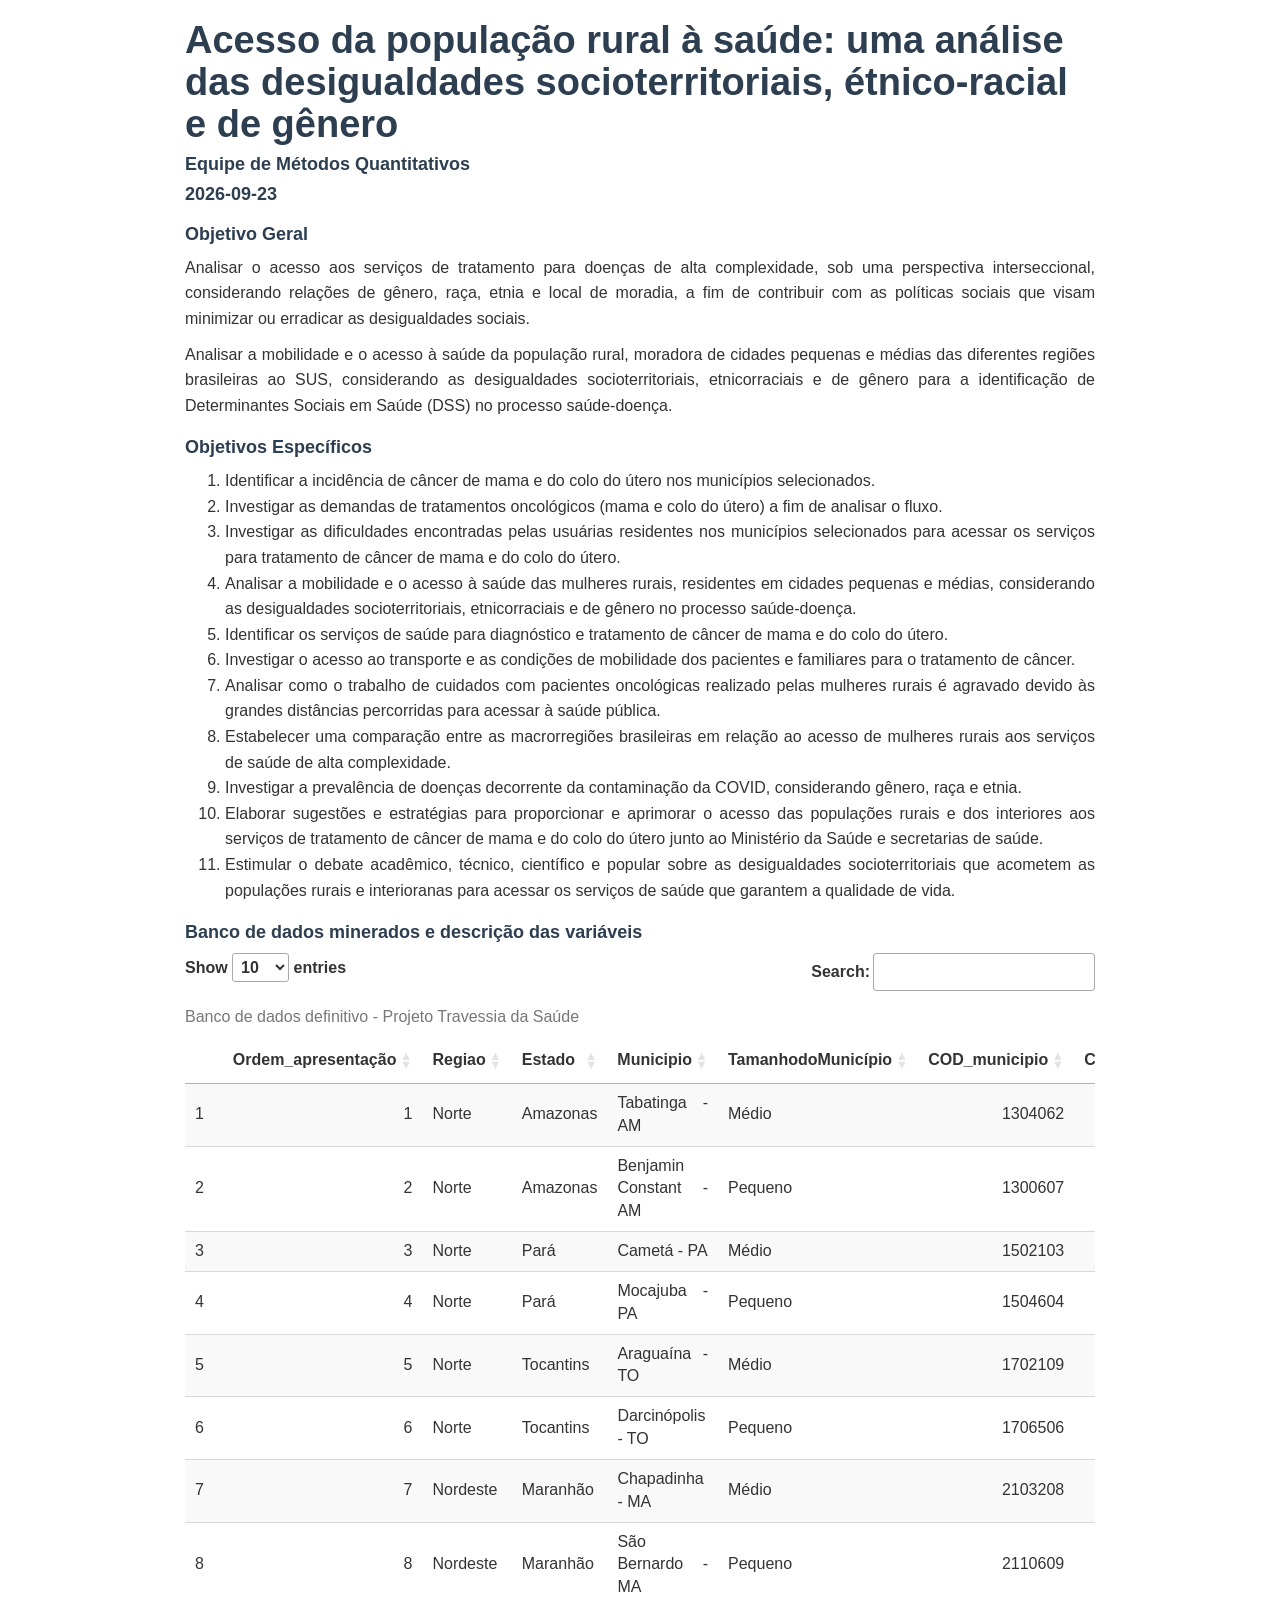
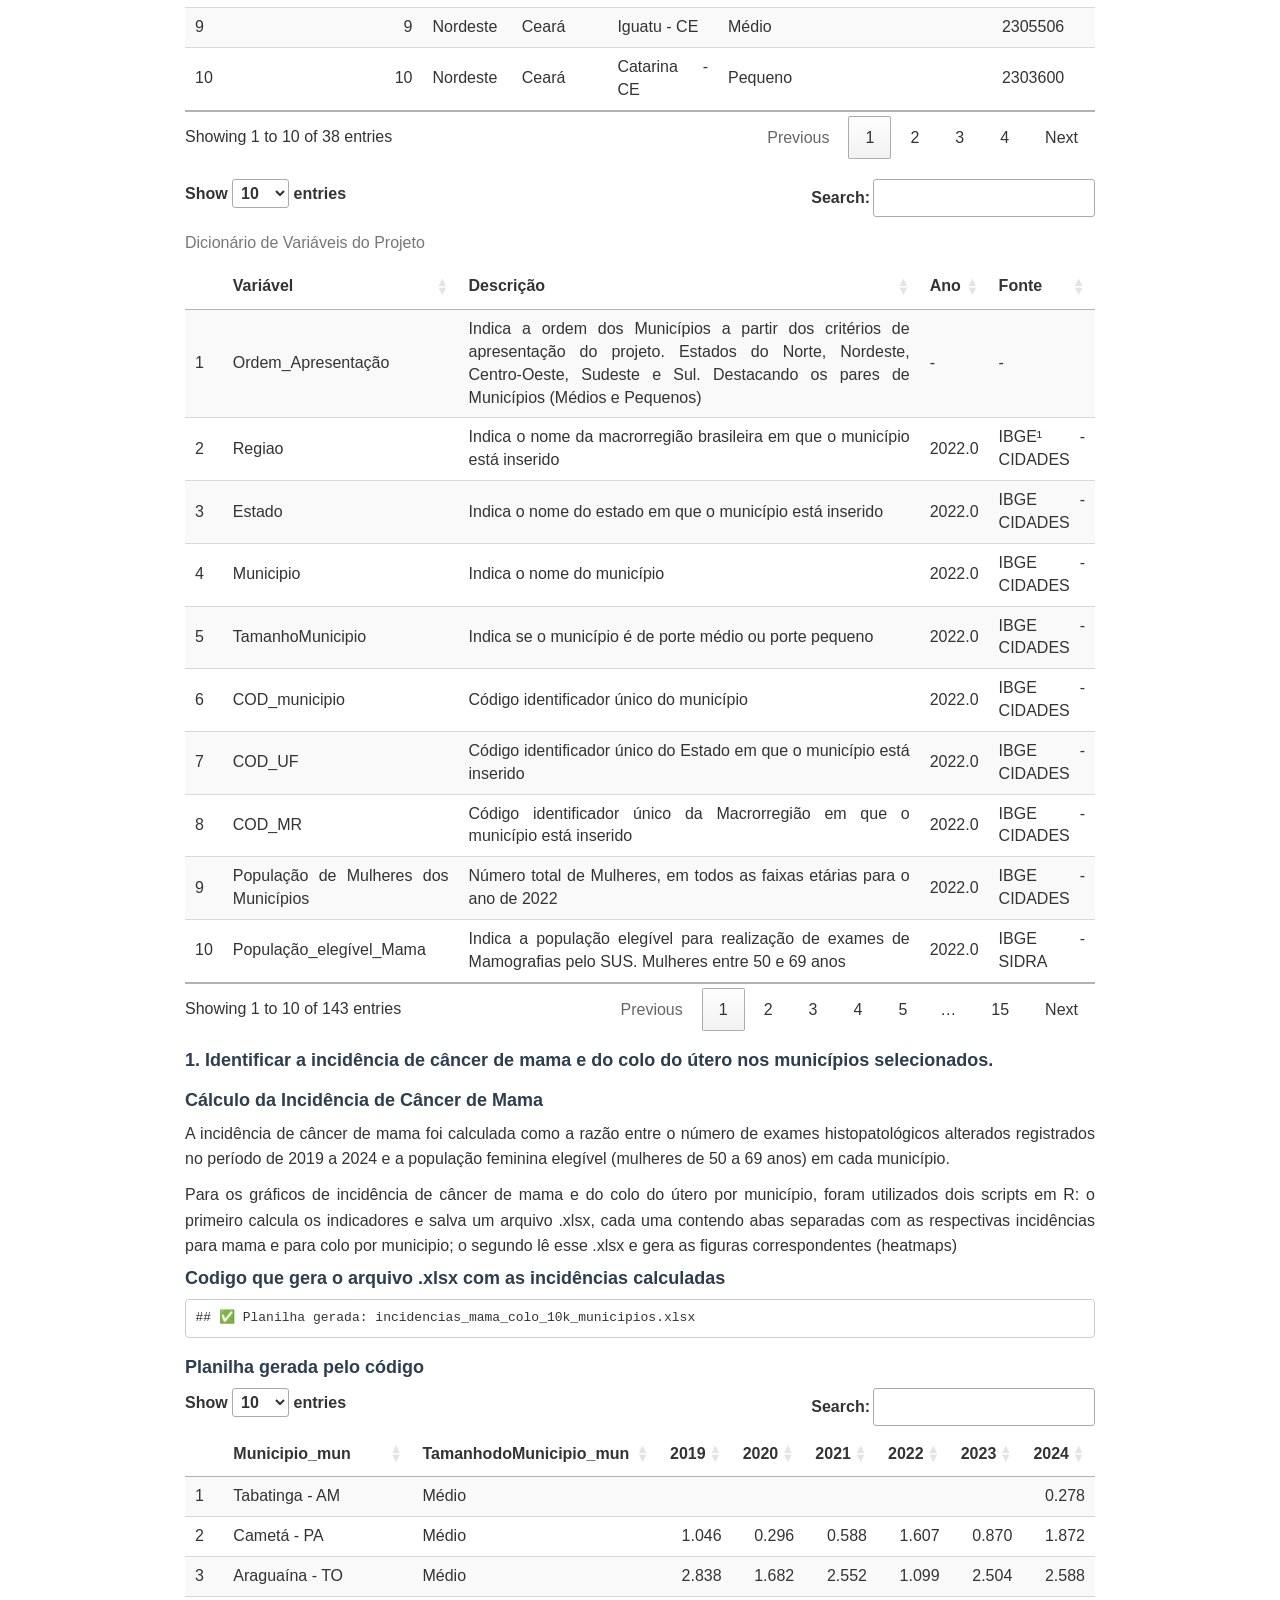
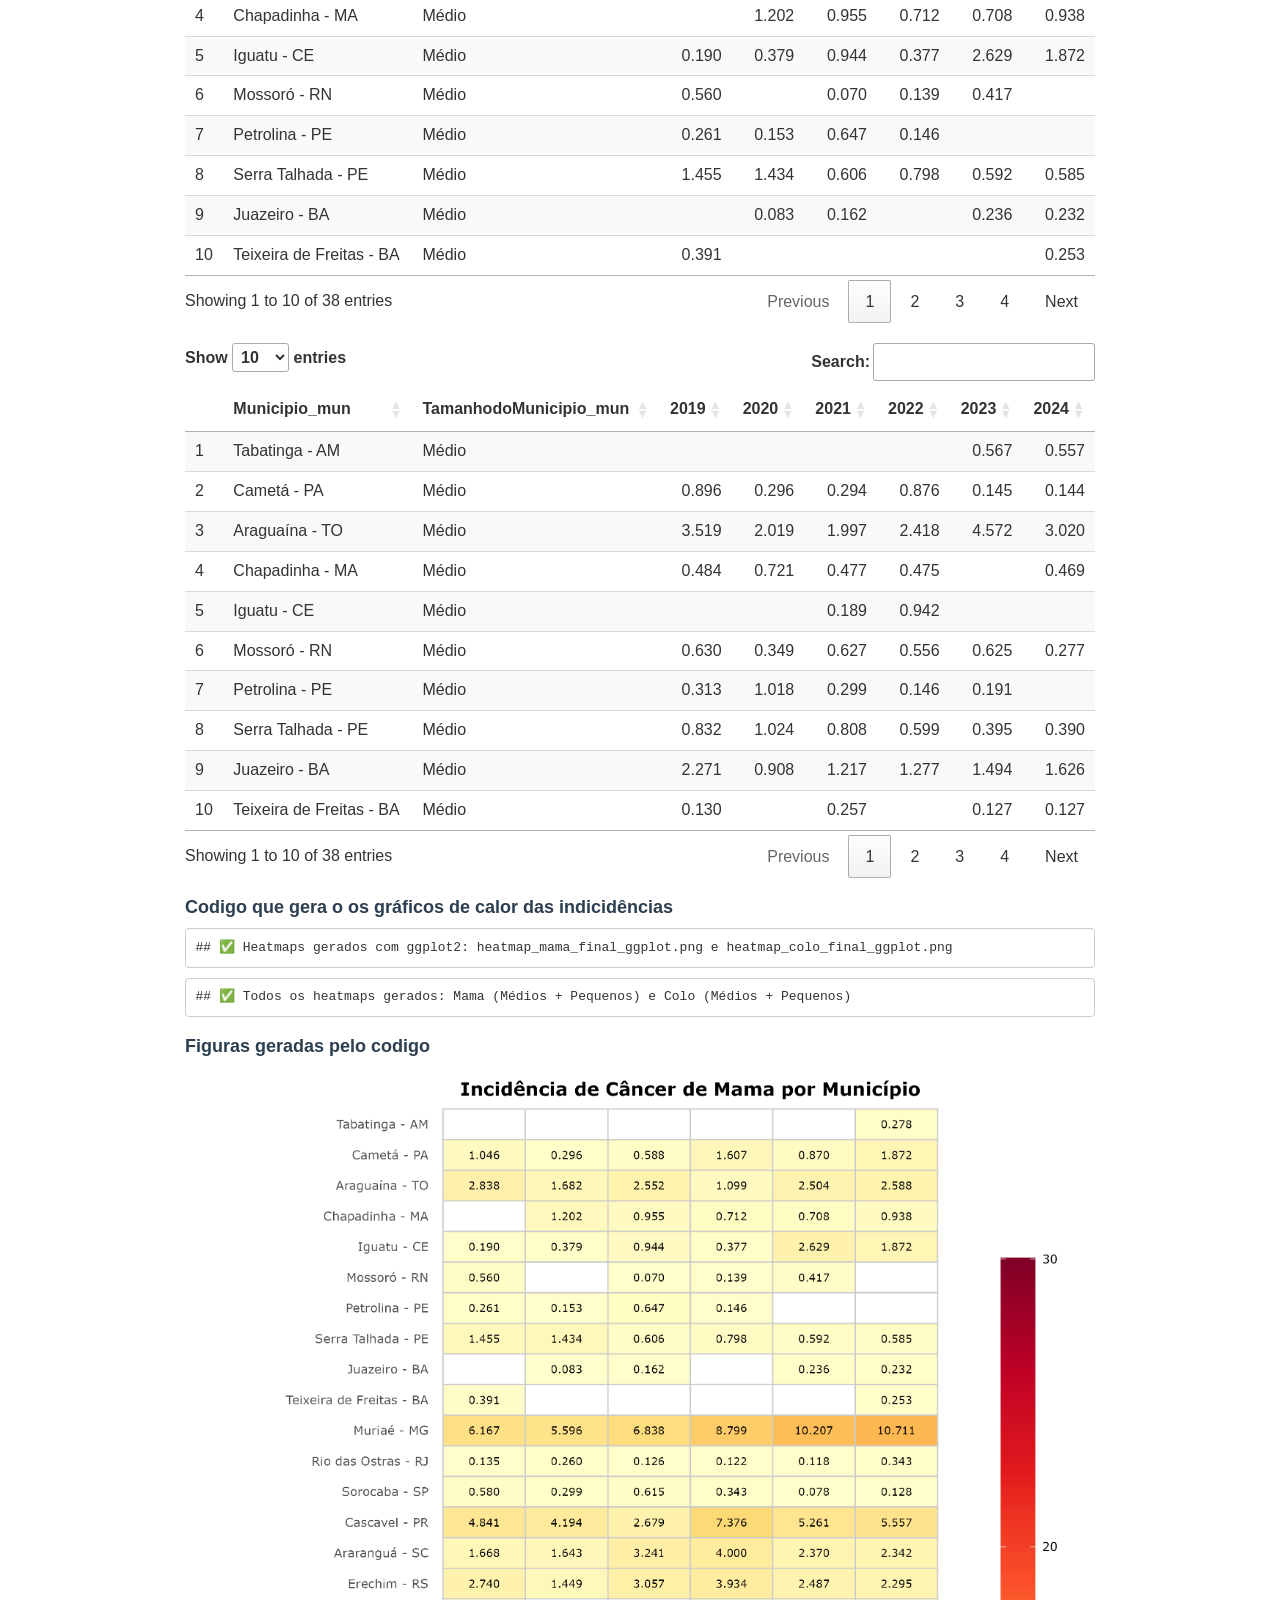
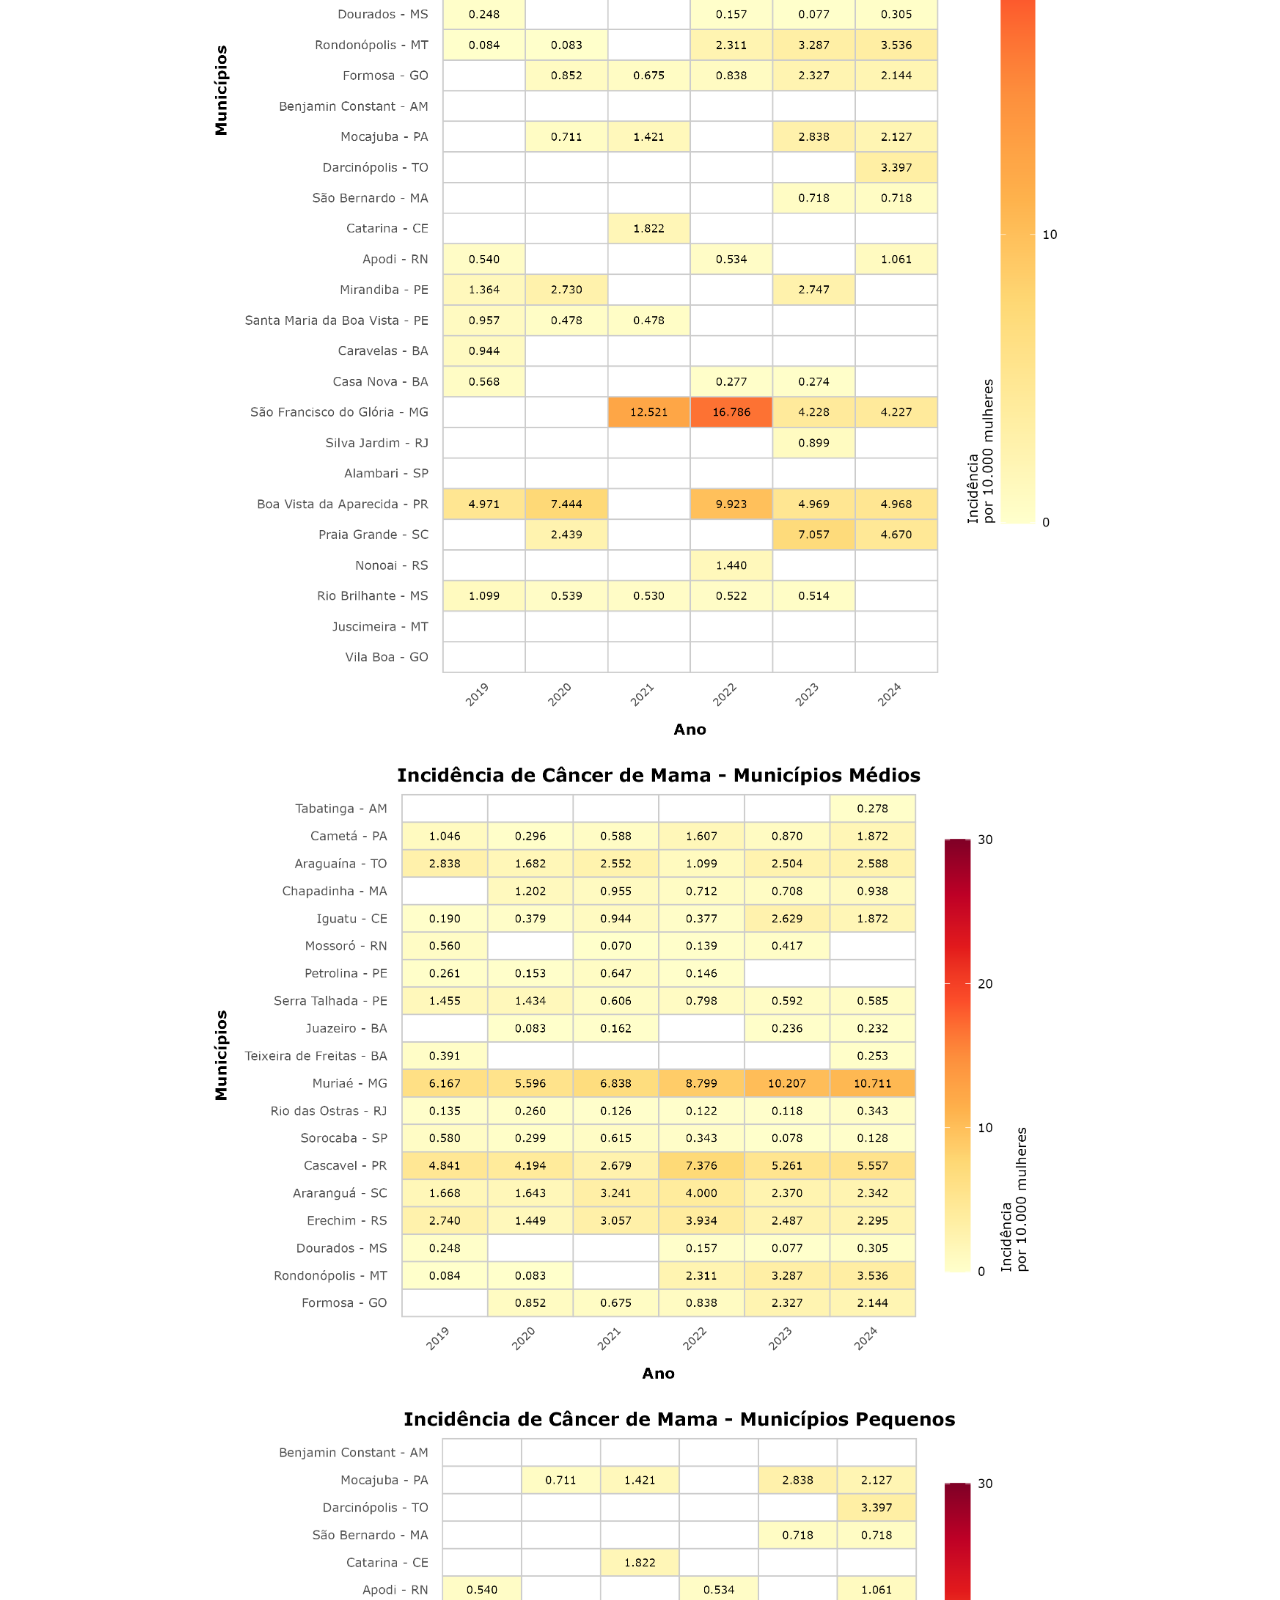
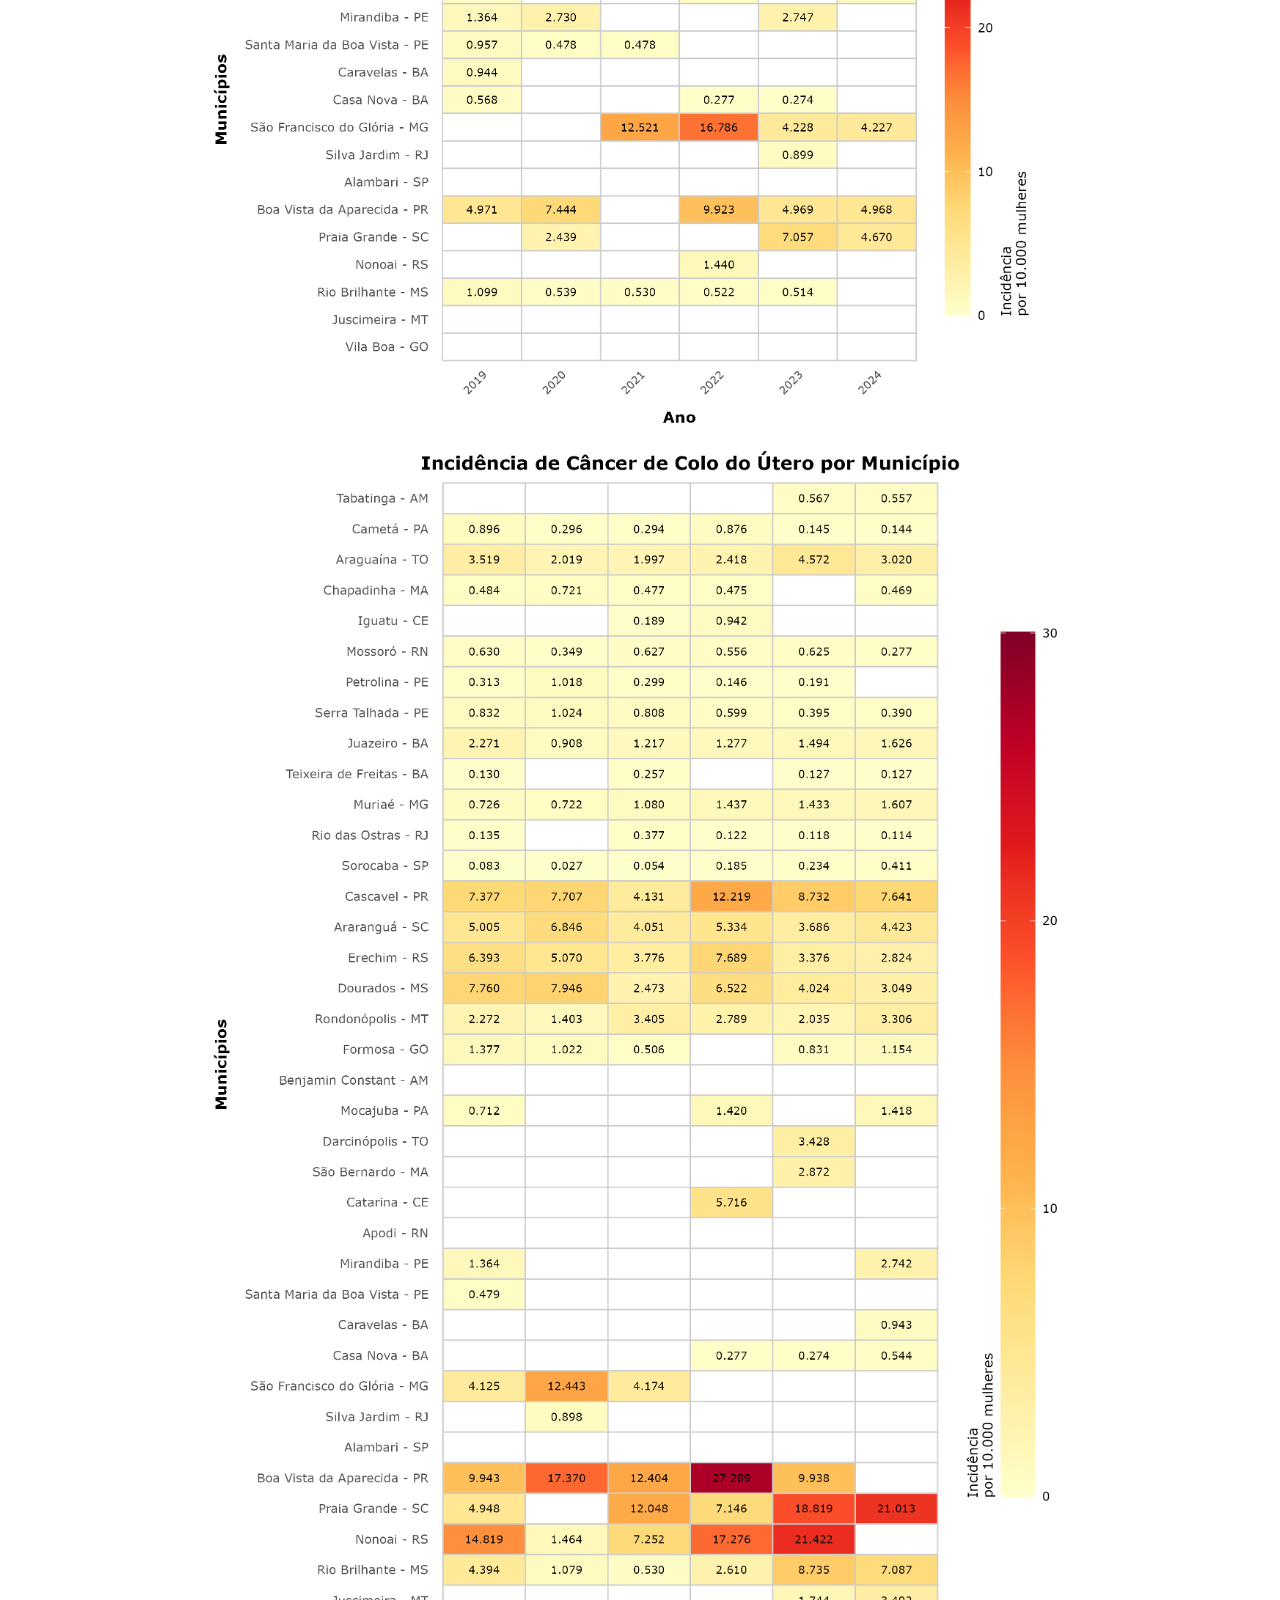
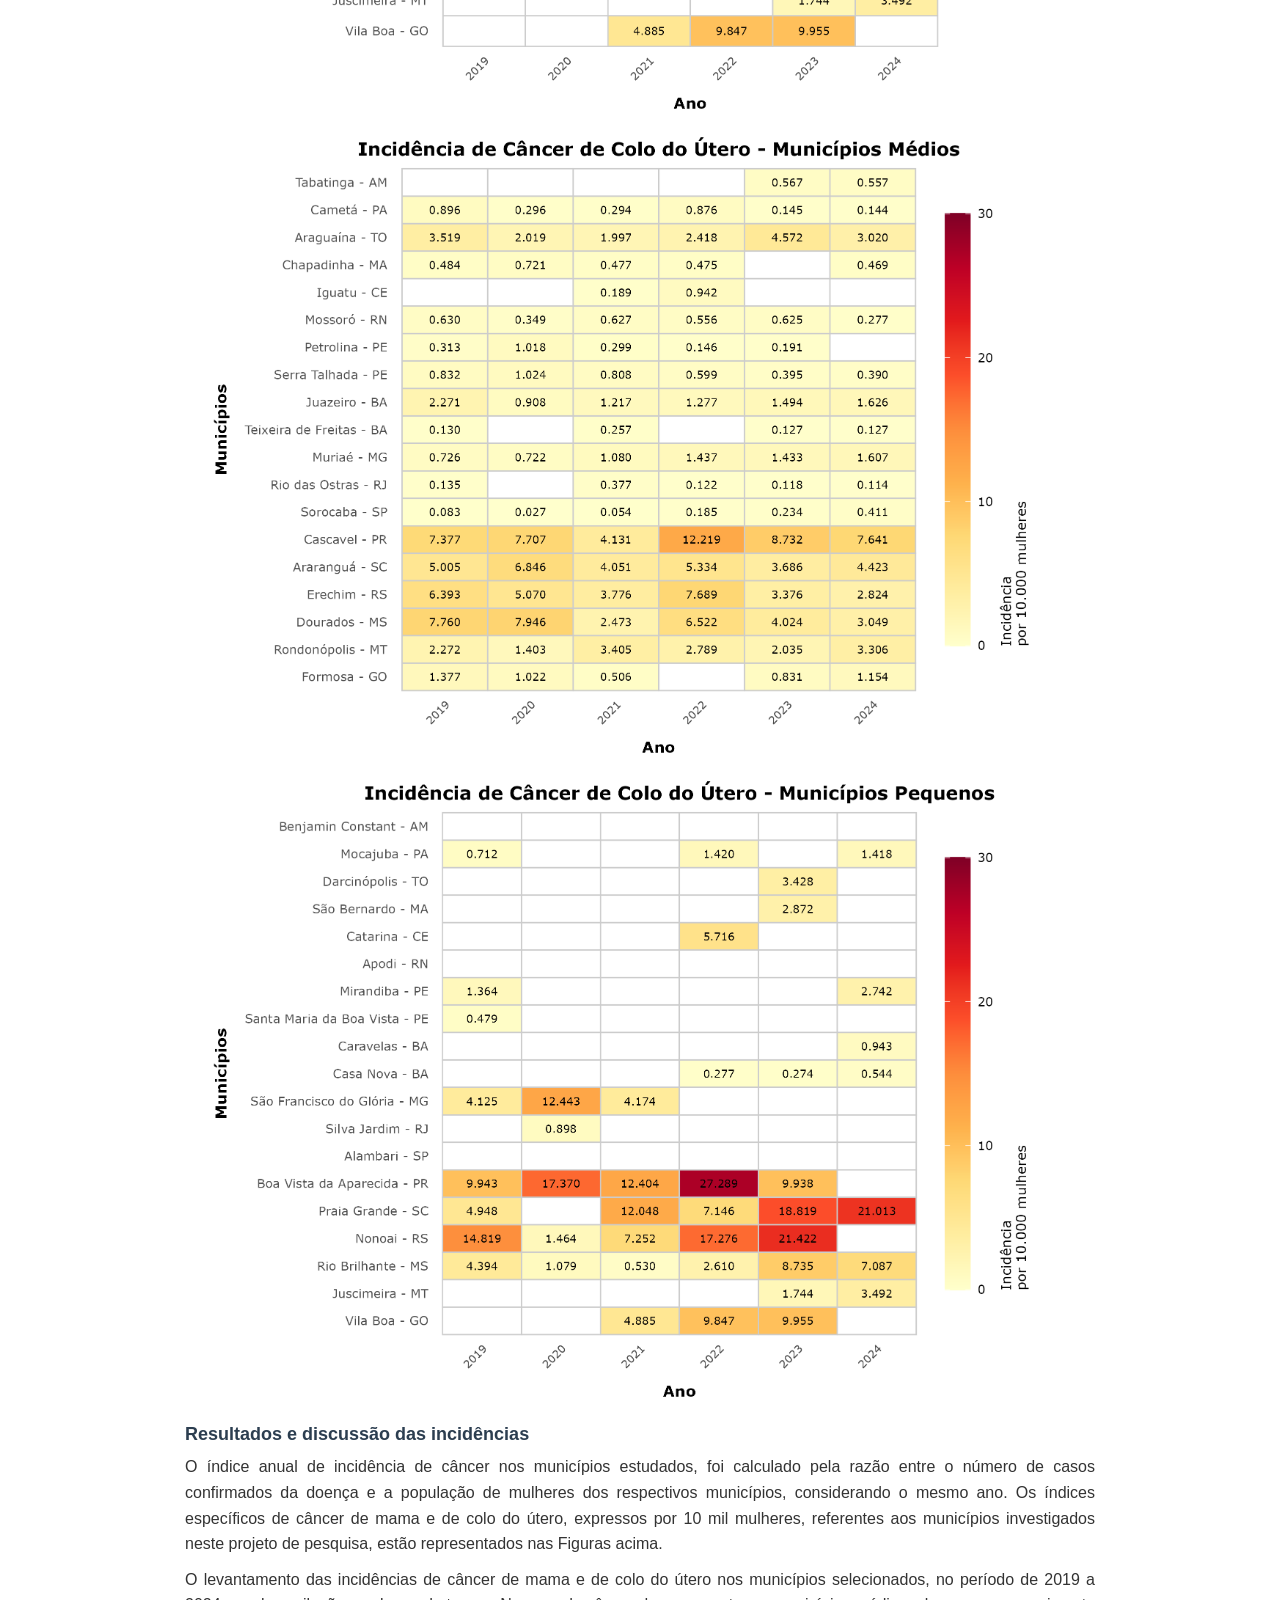
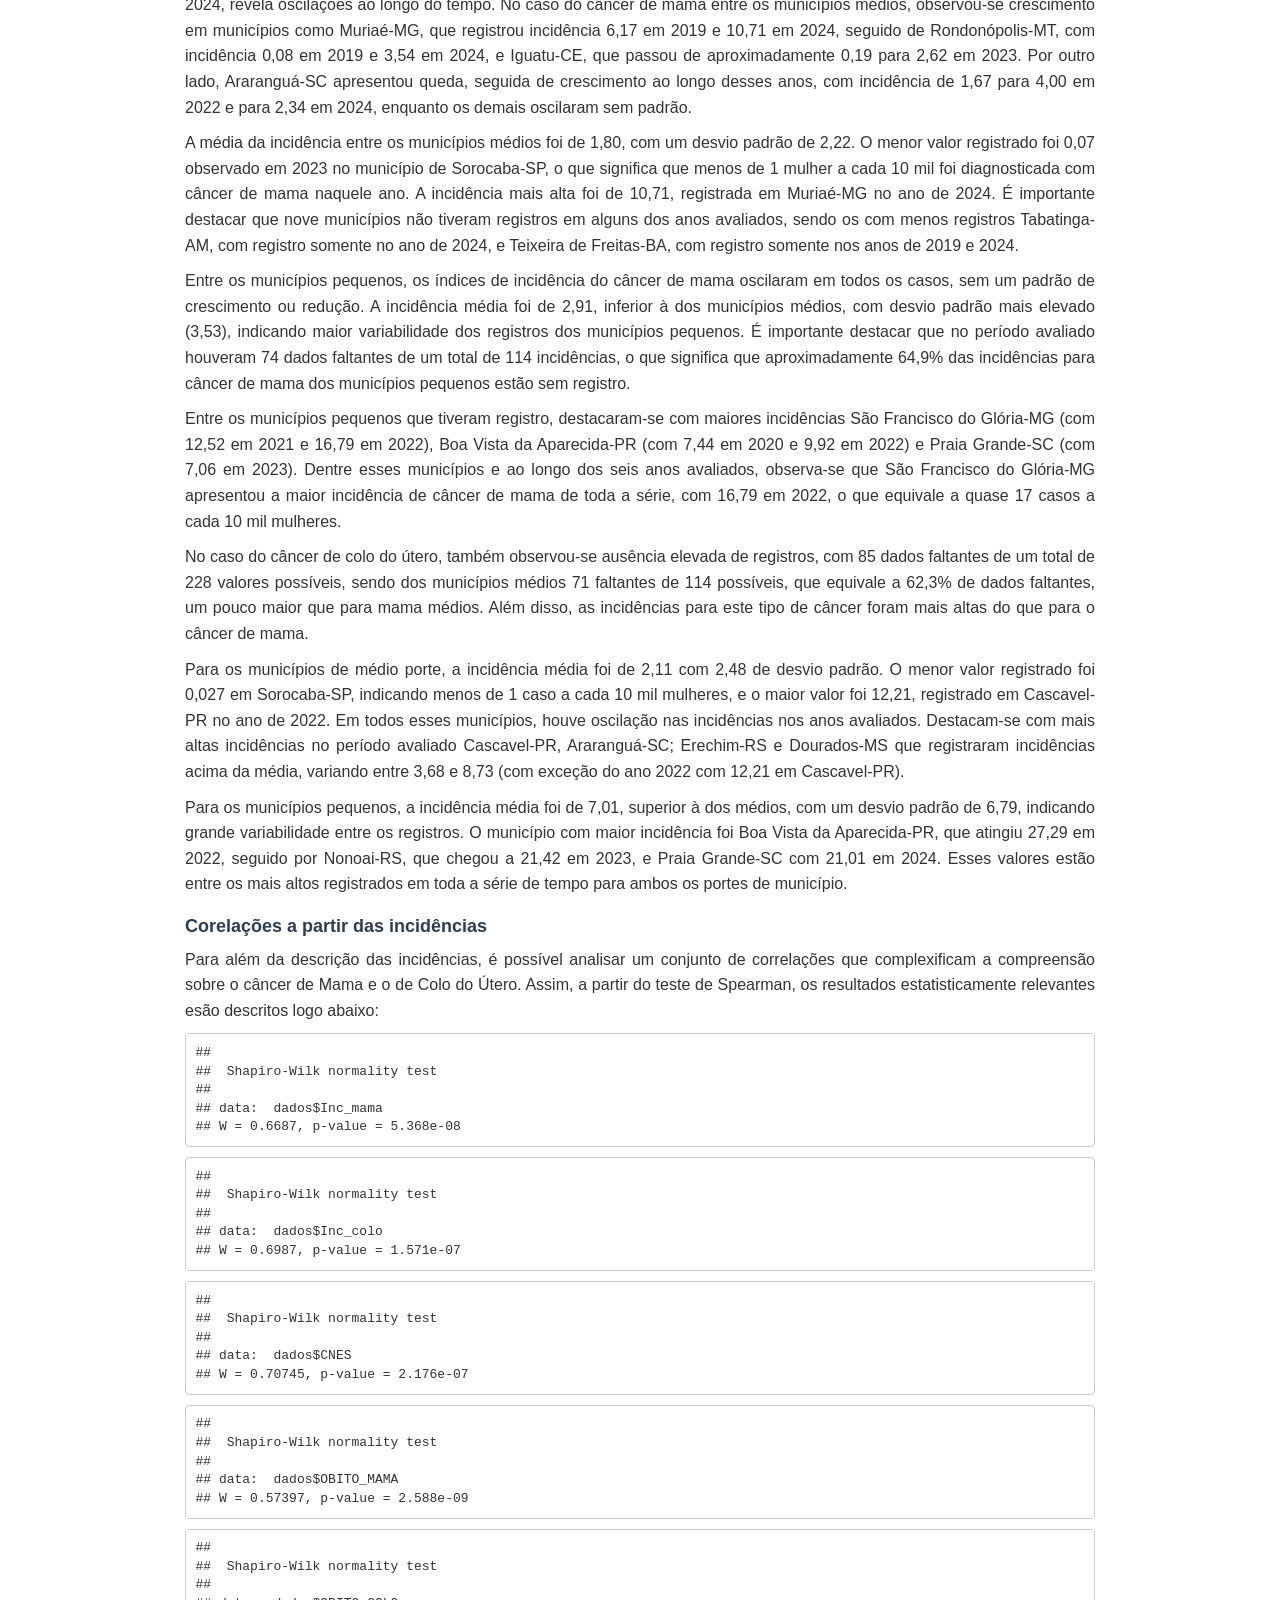
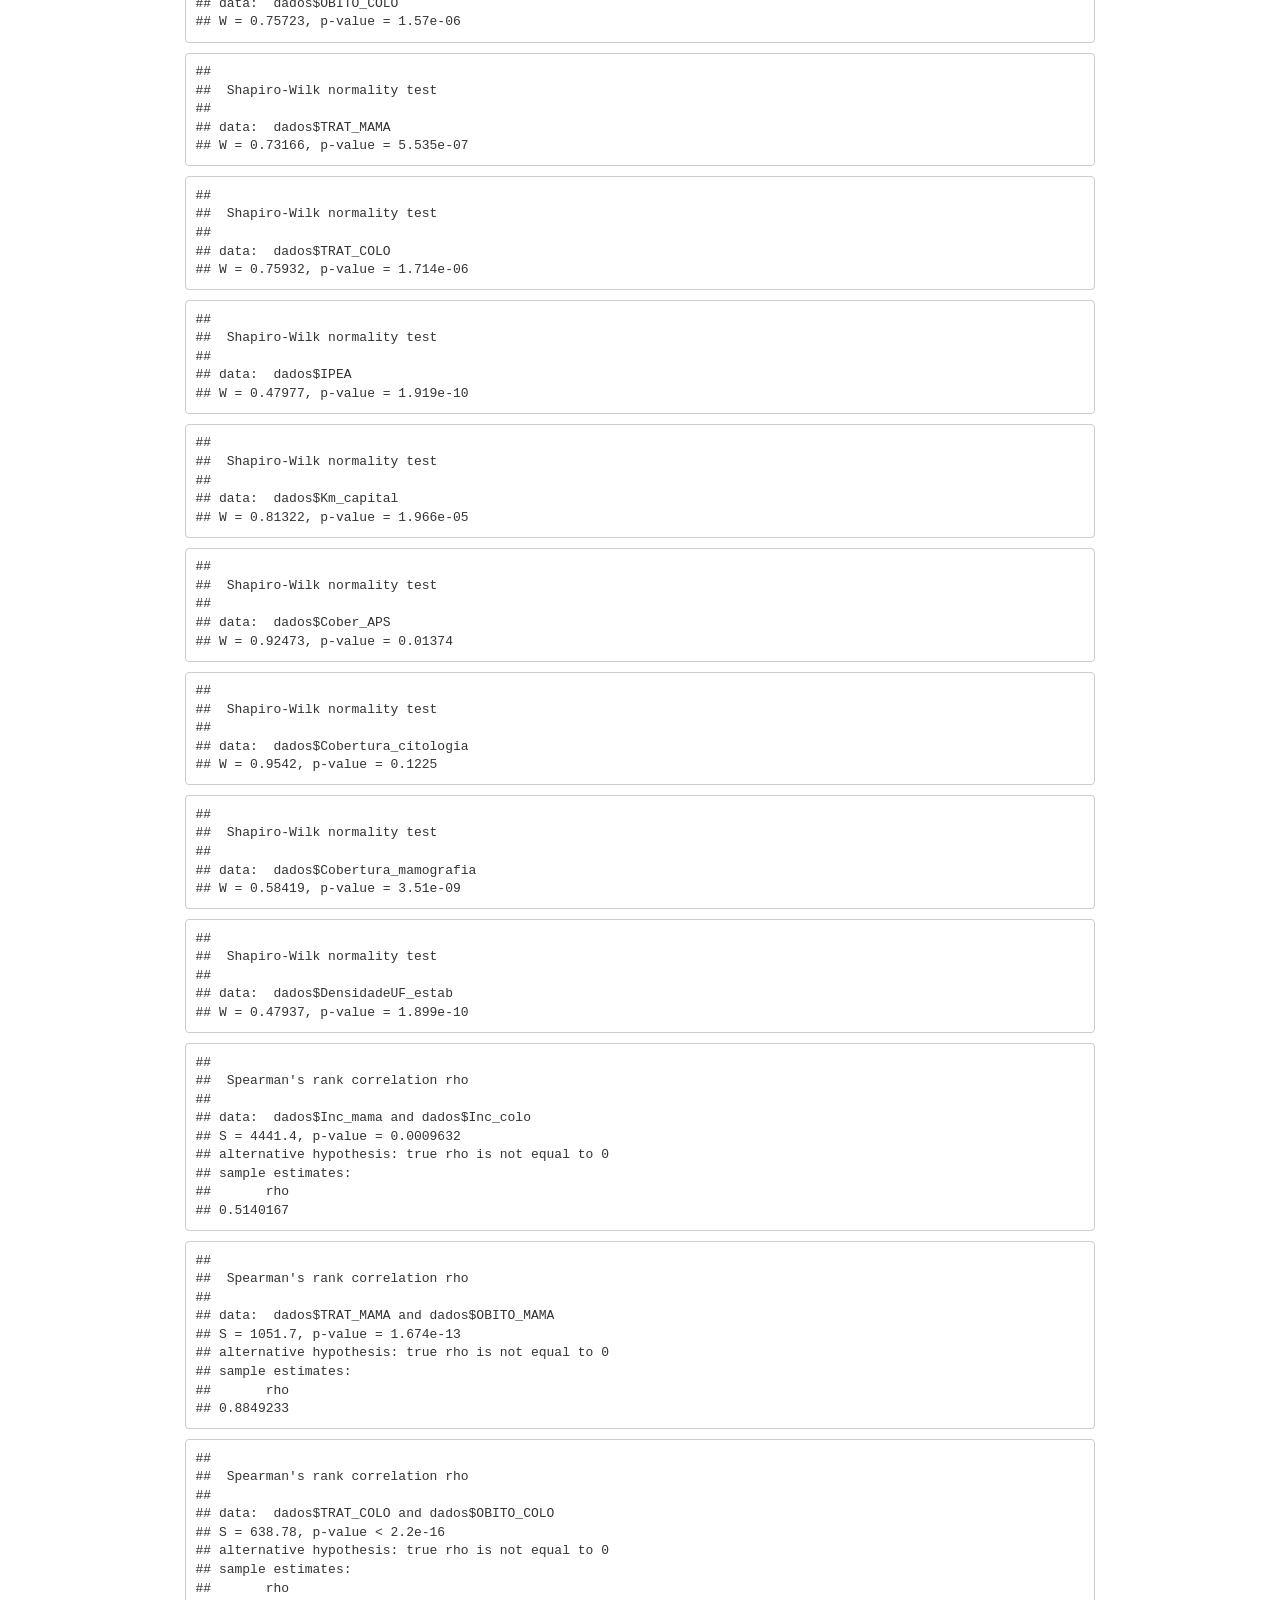
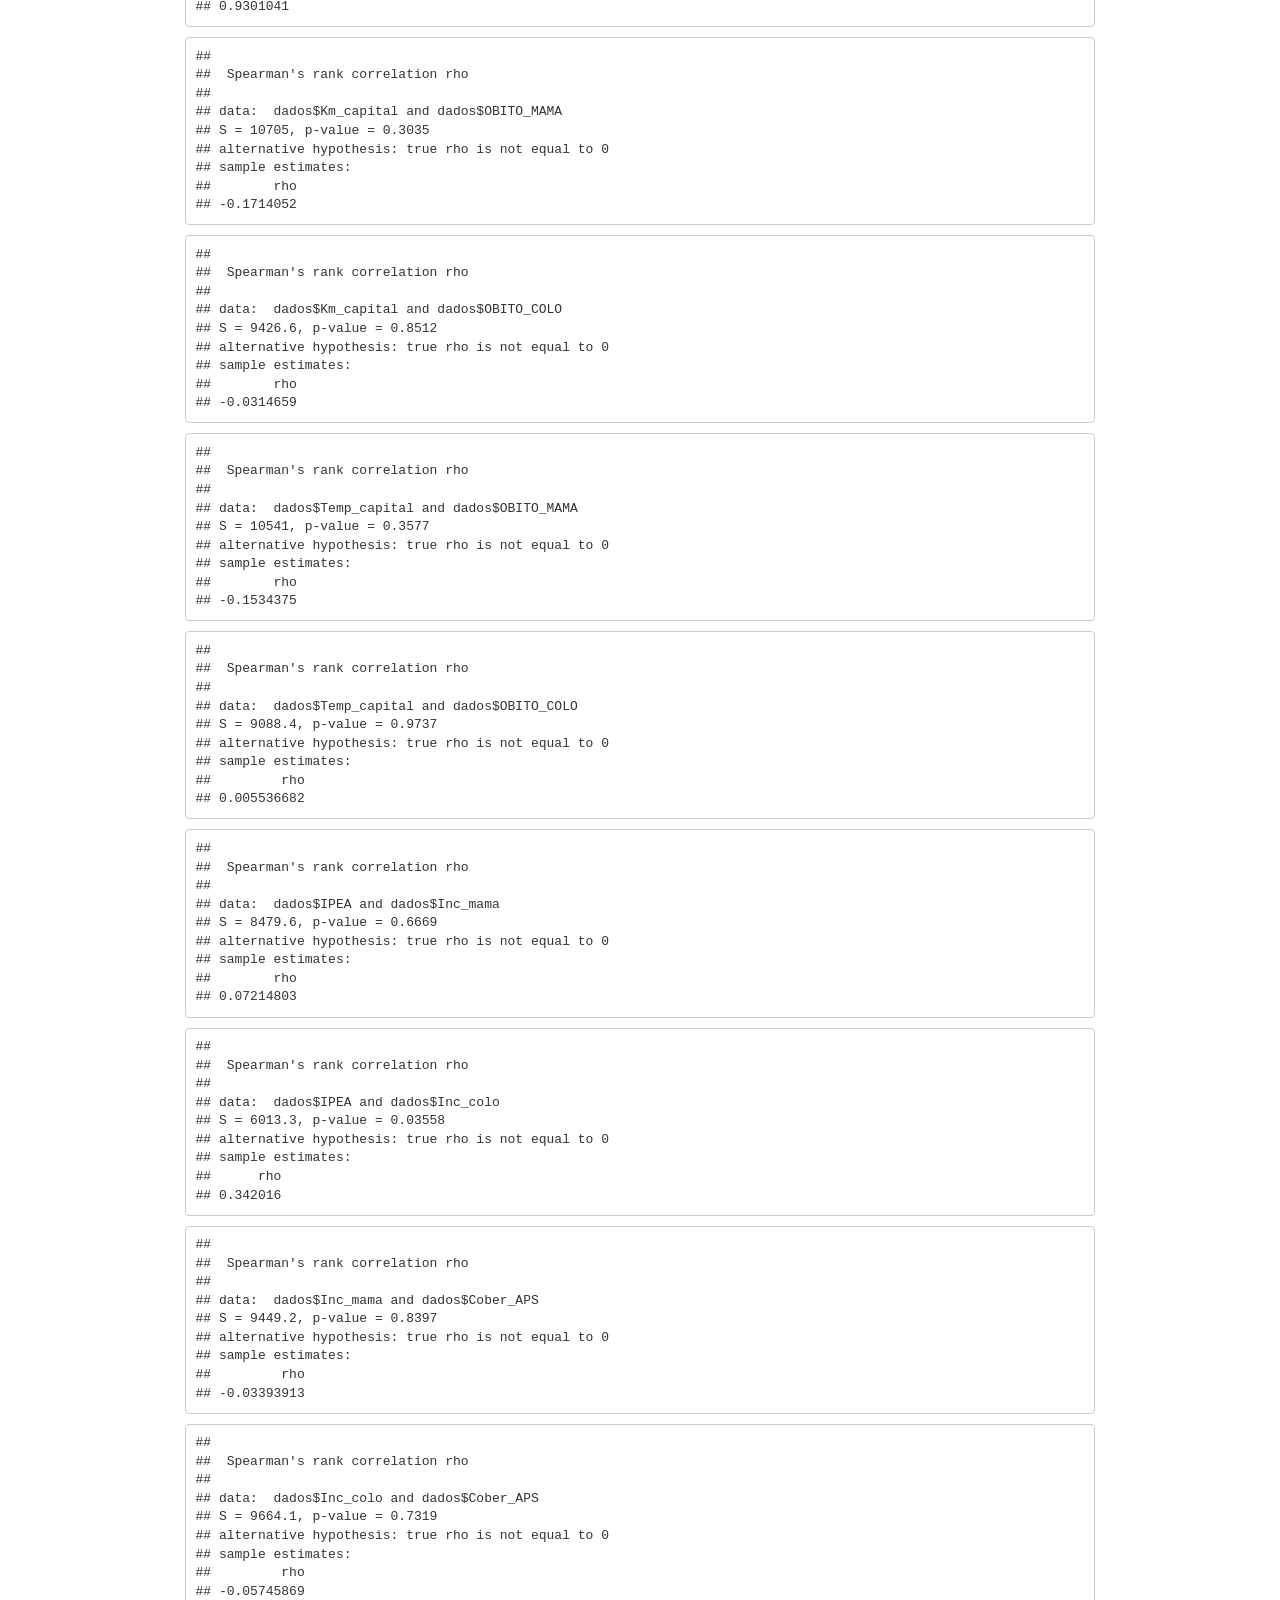
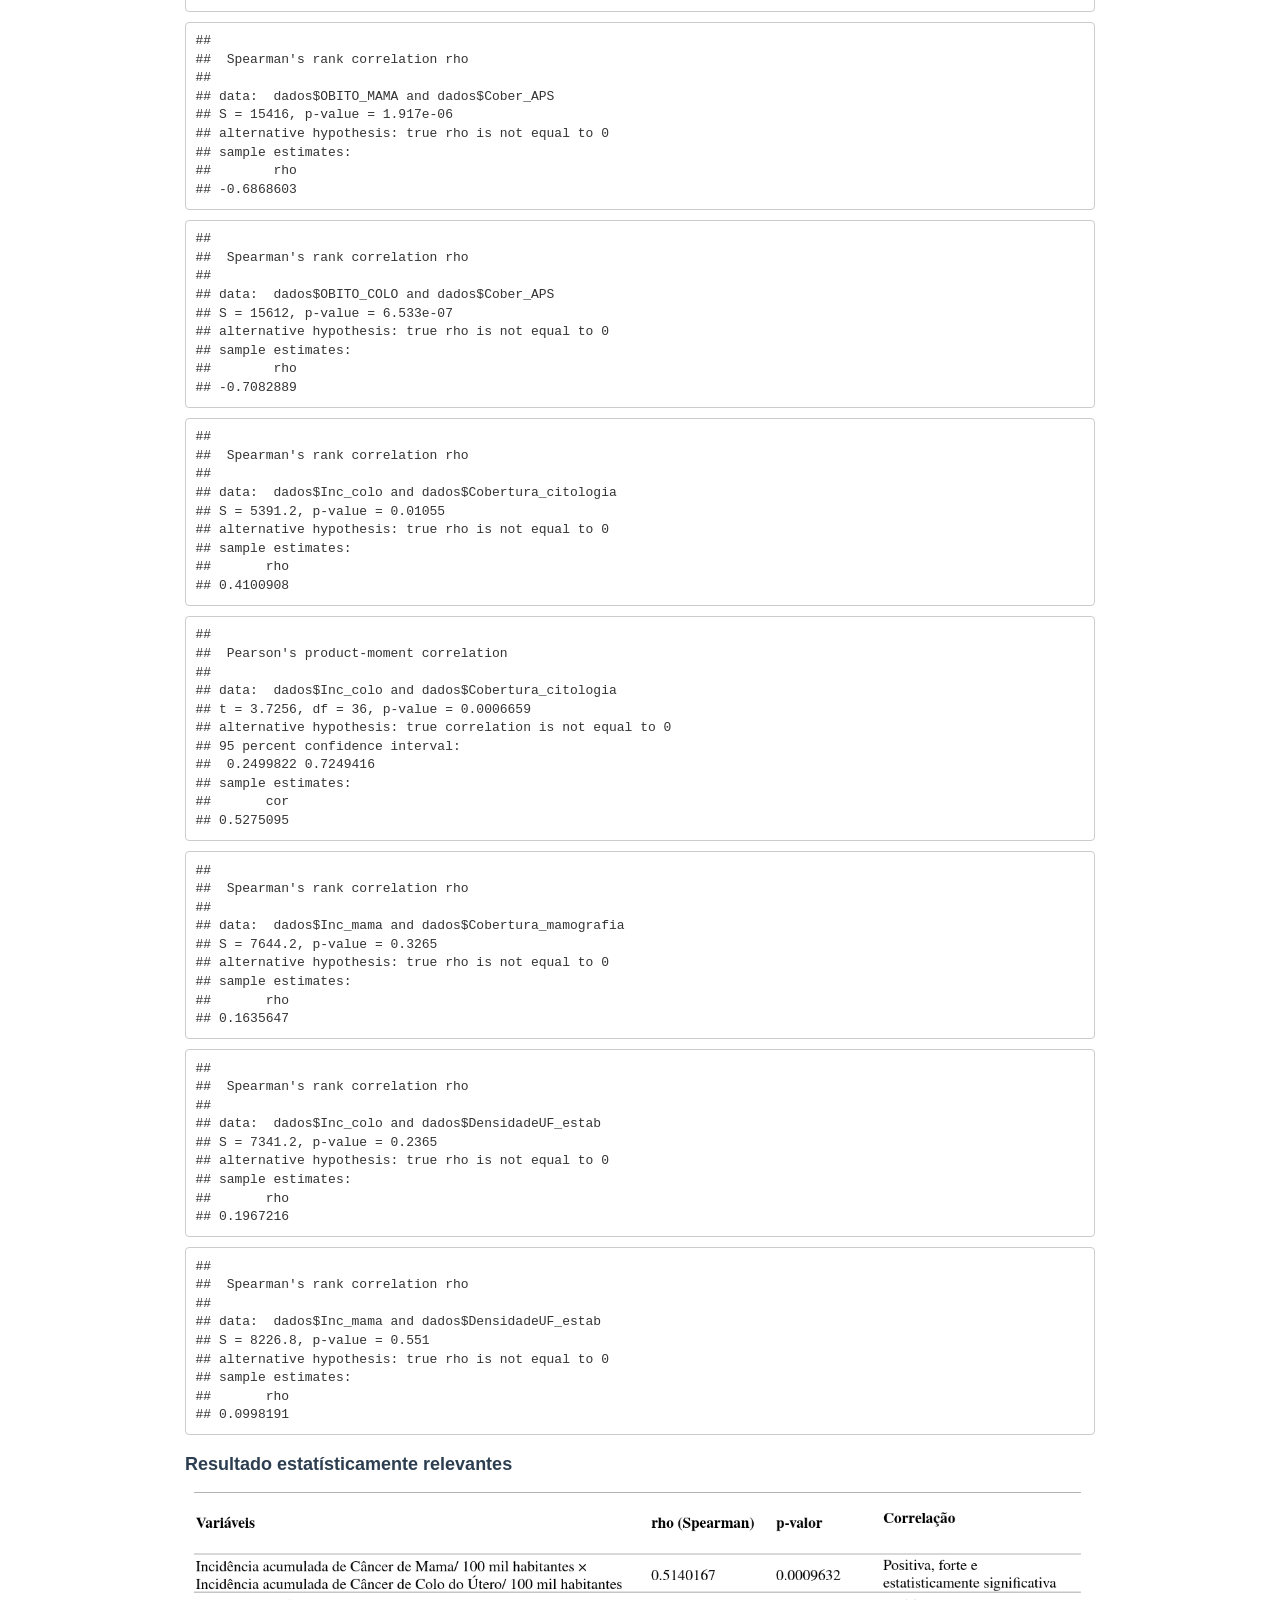
==== index.html @ 6275821e "Recuperando sincronizacao e atualizando codigo" ====
<!DOCTYPE html>

<html>

<head>

<meta charset="utf-8" />
<meta name="generator" content="pandoc" />
<meta http-equiv="X-UA-Compatible" content="IE=EDGE" />


<meta name="author" content="Equipe de Métodos Quantitativos" />

<meta name="date" content="2026-09-23" />

<title>Acesso da população rural à saúde: uma análise das desigualdades socioterritoriais, étnico-racial e de gênero</title>

<script>// Pandoc 2.9 adds attributes on both header and div. We remove the former (to
// be compatible with the behavior of Pandoc < 2.8).
document.addEventListener('DOMContentLoaded', function(e) {
  var hs = document.querySelectorAll("div.section[class*='level'] > :first-child");
  var i, h, a;
  for (i = 0; i < hs.length; i++) {
    h = hs[i];
    if (!/^h[1-6]$/i.test(h.tagName)) continue;  // it should be a header h1-h6
    a = h.attributes;
    while (a.length > 0) h.removeAttribute(a[0].name);
  }
});
</script>
<script>/*! jQuery v3.6.0 | (c) OpenJS Foundation and other contributors | jquery.org/license */
!function(e,t){"use strict";"object"==typeof module&&"object"==typeof module.exports?module.exports=e.document?t(e,!0):function(e){if(!e.document)throw new Error("jQuery requires a window with a document");return t(e)}:t(e)}("undefined"!=typeof window?window:this,function(C,e){"use strict";var t=[],r=Object.getPrototypeOf,s=t.slice,g=t.flat?function(e){return t.flat.call(e)}:function(e){return t.concat.apply([],e)},u=t.push,i=t.indexOf,n={},o=n.toString,v=n.hasOwnProperty,a=v.toString,l=a.call(Object),y={},m=function(e){return"function"==typeof e&&"number"!=typeof e.nodeType&&"function"!=typeof e.item},x=function(e){return null!=e&&e===e.window},E=C.document,c={type:!0,src:!0,nonce:!0,noModule:!0};function b(e,t,n){var r,i,o=(n=n||E).createElement("script");if(o.text=e,t)for(r in c)(i=t[r]||t.getAttribute&&t.getAttribute(r))&&o.setAttribute(r,i);n.head.appendChild(o).parentNode.removeChild(o)}function w(e){return null==e?e+"":"object"==typeof e||"function"==typeof e?n[o.call(e)]||"object":typeof e}var f="3.6.0",S=function(e,t){return new S.fn.init(e,t)};function p(e){var t=!!e&&"length"in e&&e.length,n=w(e);return!m(e)&&!x(e)&&("array"===n||0===t||"number"==typeof t&&0<t&&t-1 in e)}S.fn=S.prototype={jquery:f,constructor:S,length:0,toArray:function(){return s.call(this)},get:function(e){return null==e?s.call(this):e<0?this[e+this.length]:this[e]},pushStack:function(e){var t=S.merge(this.constructor(),e);return t.prevObject=this,t},each:function(e){return S.each(this,e)},map:function(n){return this.pushStack(S.map(this,function(e,t){return n.call(e,t,e)}))},slice:function(){return this.pushStack(s.apply(this,arguments))},first:function(){return this.eq(0)},last:function(){return this.eq(-1)},even:function(){return this.pushStack(S.grep(this,function(e,t){return(t+1)%2}))},odd:function(){return this.pushStack(S.grep(this,function(e,t){return t%2}))},eq:function(e){var t=this.length,n=+e+(e<0?t:0);return this.pushStack(0<=n&&n<t?[this[n]]:[])},end:function(){return this.prevObject||this.constructor()},push:u,sort:t.sort,splice:t.splice},S.extend=S.fn.extend=function(){var e,t,n,r,i,o,a=arguments[0]||{},s=1,u=arguments.length,l=!1;for("boolean"==typeof a&&(l=a,a=arguments[s]||{},s++),"object"==typeof a||m(a)||(a={}),s===u&&(a=this,s--);s<u;s++)if(null!=(e=arguments[s]))for(t in e)r=e[t],"__proto__"!==t&&a!==r&&(l&&r&&(S.isPlainObject(r)||(i=Array.isArray(r)))?(n=a[t],o=i&&!Array.isArray(n)?[]:i||S.isPlainObject(n)?n:{},i=!1,a[t]=S.extend(l,o,r)):void 0!==r&&(a[t]=r));return a},S.extend({expando:"jQuery"+(f+Math.random()).replace(/\D/g,""),isReady:!0,error:function(e){throw new Error(e)},noop:function(){},isPlainObject:function(e){var t,n;return!(!e||"[object Object]"!==o.call(e))&&(!(t=r(e))||"function"==typeof(n=v.call(t,"constructor")&&t.constructor)&&a.call(n)===l)},isEmptyObject:function(e){var t;for(t in e)return!1;return!0},globalEval:function(e,t,n){b(e,{nonce:t&&t.nonce},n)},each:function(e,t){var n,r=0;if(p(e)){for(n=e.length;r<n;r++)if(!1===t.call(e[r],r,e[r]))break}else for(r in e)if(!1===t.call(e[r],r,e[r]))break;return e},makeArray:function(e,t){var n=t||[];return null!=e&&(p(Object(e))?S.merge(n,"string"==typeof e?[e]:e):u.call(n,e)),n},inArray:function(e,t,n){return null==t?-1:i.call(t,e,n)},merge:function(e,t){for(var n=+t.length,r=0,i=e.length;r<n;r++)e[i++]=t[r];return e.length=i,e},grep:function(e,t,n){for(var r=[],i=0,o=e.length,a=!n;i<o;i++)!t(e[i],i)!==a&&r.push(e[i]);return r},map:function(e,t,n){var r,i,o=0,a=[];if(p(e))for(r=e.length;o<r;o++)null!=(i=t(e[o],o,n))&&a.push(i);else for(o in e)null!=(i=t(e[o],o,n))&&a.push(i);return g(a)},guid:1,support:y}),"function"==typeof Symbol&&(S.fn[Symbol.iterator]=t[Symbol.iterator]),S.each("Boolean Number String Function Array Date RegExp Object Error Symbol".split(" "),function(e,t){n["[object "+t+"]"]=t.toLowerCase()});var d=function(n){var e,d,b,o,i,h,f,g,w,u,l,T,C,a,E,v,s,c,y,S="sizzle"+1*new Date,p=n.document,k=0,r=0,m=ue(),x=ue(),A=ue(),N=ue(),j=function(e,t){return e===t&&(l=!0),0},D={}.hasOwnProperty,t=[],q=t.pop,L=t.push,H=t.push,O=t.slice,P=function(e,t){for(var n=0,r=e.length;n<r;n++)if(e[n]===t)return n;return-1},R="checked|selected|async|autofocus|autoplay|controls|defer|disabled|hidden|ismap|loop|multiple|open|readonly|required|scoped",M="[\\x20\\t\\r\\n\\f]",I="(?:\\\\[\\da-fA-F]{1,6}"+M+"?|\\\\[^\\r\\n\\f]|[\\w-]|[^\0-\\x7f])+",W="\\["+M+"*("+I+")(?:"+M+"*([*^$|!~]?=)"+M+"*(?:'((?:\\\\.|[^\\\\'])*)'|\"((?:\\\\.|[^\\\\\"])*)\"|("+I+"))|)"+M+"*\\]",F=":("+I+")(?:\\((('((?:\\\\.|[^\\\\'])*)'|\"((?:\\\\.|[^\\\\\"])*)\")|((?:\\\\.|[^\\\\()[\\]]|"+W+")*)|.*)\\)|)",B=new RegExp(M+"+","g"),$=new RegExp("^"+M+"+|((?:^|[^\\\\])(?:\\\\.)*)"+M+"+$","g"),_=new RegExp("^"+M+"*,"+M+"*"),z=new RegExp("^"+M+"*([>+~]|"+M+")"+M+"*"),U=new RegExp(M+"|>"),X=new RegExp(F),V=new RegExp("^"+I+"$"),G={ID:new RegExp("^#("+I+")"),CLASS:new RegExp("^\\.("+I+")"),TAG:new RegExp("^("+I+"|[*])"),ATTR:new RegExp("^"+W),PSEUDO:new RegExp("^"+F),CHILD:new RegExp("^:(only|first|last|nth|nth-last)-(child|of-type)(?:\\("+M+"*(even|odd|(([+-]|)(\\d*)n|)"+M+"*(?:([+-]|)"+M+"*(\\d+)|))"+M+"*\\)|)","i"),bool:new RegExp("^(?:"+R+")$","i"),needsContext:new RegExp("^"+M+"*[>+~]|:(even|odd|eq|gt|lt|nth|first|last)(?:\\("+M+"*((?:-\\d)?\\d*)"+M+"*\\)|)(?=[^-]|$)","i")},Y=/HTML$/i,Q=/^(?:input|select|textarea|button)$/i,J=/^h\d$/i,K=/^[^{]+\{\s*\[native \w/,Z=/^(?:#([\w-]+)|(\w+)|\.([\w-]+))$/,ee=/[+~]/,te=new RegExp("\\\\[\\da-fA-F]{1,6}"+M+"?|\\\\([^\\r\\n\\f])","g"),ne=function(e,t){var n="0x"+e.slice(1)-65536;return t||(n<0?String.fromCharCode(n+65536):String.fromCharCode(n>>10|55296,1023&n|56320))},re=/([\0-\x1f\x7f]|^-?\d)|^-$|[^\0-\x1f\x7f-\uFFFF\w-]/g,ie=function(e,t){return t?"\0"===e?"\ufffd":e.slice(0,-1)+"\\"+e.charCodeAt(e.length-1).toString(16)+" ":"\\"+e},oe=function(){T()},ae=be(function(e){return!0===e.disabled&&"fieldset"===e.nodeName.toLowerCase()},{dir:"parentNode",next:"legend"});try{H.apply(t=O.call(p.childNodes),p.childNodes),t[p.childNodes.length].nodeType}catch(e){H={apply:t.length?function(e,t){L.apply(e,O.call(t))}:function(e,t){var n=e.length,r=0;while(e[n++]=t[r++]);e.length=n-1}}}function se(t,e,n,r){var i,o,a,s,u,l,c,f=e&&e.ownerDocument,p=e?e.nodeType:9;if(n=n||[],"string"!=typeof t||!t||1!==p&&9!==p&&11!==p)return n;if(!r&&(T(e),e=e||C,E)){if(11!==p&&(u=Z.exec(t)))if(i=u[1]){if(9===p){if(!(a=e.getElementById(i)))return n;if(a.id===i)return n.push(a),n}else if(f&&(a=f.getElementById(i))&&y(e,a)&&a.id===i)return n.push(a),n}else{if(u[2])return H.apply(n,e.getElementsByTagName(t)),n;if((i=u[3])&&d.getElementsByClassName&&e.getElementsByClassName)return H.apply(n,e.getElementsByClassName(i)),n}if(d.qsa&&!N[t+" "]&&(!v||!v.test(t))&&(1!==p||"object"!==e.nodeName.toLowerCase())){if(c=t,f=e,1===p&&(U.test(t)||z.test(t))){(f=ee.test(t)&&ye(e.parentNode)||e)===e&&d.scope||((s=e.getAttribute("id"))?s=s.replace(re,ie):e.setAttribute("id",s=S)),o=(l=h(t)).length;while(o--)l[o]=(s?"#"+s:":scope")+" "+xe(l[o]);c=l.join(",")}try{return H.apply(n,f.querySelectorAll(c)),n}catch(e){N(t,!0)}finally{s===S&&e.removeAttribute("id")}}}return g(t.replace($,"$1"),e,n,r)}function ue(){var r=[];return function e(t,n){return r.push(t+" ")>b.cacheLength&&delete e[r.shift()],e[t+" "]=n}}function le(e){return e[S]=!0,e}function ce(e){var t=C.createElement("fieldset");try{return!!e(t)}catch(e){return!1}finally{t.parentNode&&t.parentNode.removeChild(t),t=null}}function fe(e,t){var n=e.split("|"),r=n.length;while(r--)b.attrHandle[n[r]]=t}function pe(e,t){var n=t&&e,r=n&&1===e.nodeType&&1===t.nodeType&&e.sourceIndex-t.sourceIndex;if(r)return r;if(n)while(n=n.nextSibling)if(n===t)return-1;return e?1:-1}function de(t){return function(e){return"input"===e.nodeName.toLowerCase()&&e.type===t}}function he(n){return function(e){var t=e.nodeName.toLowerCase();return("input"===t||"button"===t)&&e.type===n}}function ge(t){return function(e){return"form"in e?e.parentNode&&!1===e.disabled?"label"in e?"label"in e.parentNode?e.parentNode.disabled===t:e.disabled===t:e.isDisabled===t||e.isDisabled!==!t&&ae(e)===t:e.disabled===t:"label"in e&&e.disabled===t}}function ve(a){return le(function(o){return o=+o,le(function(e,t){var n,r=a([],e.length,o),i=r.length;while(i--)e[n=r[i]]&&(e[n]=!(t[n]=e[n]))})})}function ye(e){return e&&"undefined"!=typeof e.getElementsByTagName&&e}for(e in d=se.support={},i=se.isXML=function(e){var t=e&&e.namespaceURI,n=e&&(e.ownerDocument||e).documentElement;return!Y.test(t||n&&n.nodeName||"HTML")},T=se.setDocument=function(e){var t,n,r=e?e.ownerDocument||e:p;return r!=C&&9===r.nodeType&&r.documentElement&&(a=(C=r).documentElement,E=!i(C),p!=C&&(n=C.defaultView)&&n.top!==n&&(n.addEventListener?n.addEventListener("unload",oe,!1):n.attachEvent&&n.attachEvent("onunload",oe)),d.scope=ce(function(e){return a.appendChild(e).appendChild(C.createElement("div")),"undefined"!=typeof e.querySelectorAll&&!e.querySelectorAll(":scope fieldset div").length}),d.attributes=ce(function(e){return e.className="i",!e.getAttribute("className")}),d.getElementsByTagName=ce(function(e){return e.appendChild(C.createComment("")),!e.getElementsByTagName("*").length}),d.getElementsByClassName=K.test(C.getElementsByClassName),d.getById=ce(function(e){return a.appendChild(e).id=S,!C.getElementsByName||!C.getElementsByName(S).length}),d.getById?(b.filter.ID=function(e){var t=e.replace(te,ne);return function(e){return e.getAttribute("id")===t}},b.find.ID=function(e,t){if("undefined"!=typeof t.getElementById&&E){var n=t.getElementById(e);return n?[n]:[]}}):(b.filter.ID=function(e){var n=e.replace(te,ne);return function(e){var t="undefined"!=typeof e.getAttributeNode&&e.getAttributeNode("id");return t&&t.value===n}},b.find.ID=function(e,t){if("undefined"!=typeof t.getElementById&&E){var n,r,i,o=t.getElementById(e);if(o){if((n=o.getAttributeNode("id"))&&n.value===e)return[o];i=t.getElementsByName(e),r=0;while(o=i[r++])if((n=o.getAttributeNode("id"))&&n.value===e)return[o]}return[]}}),b.find.TAG=d.getElementsByTagName?function(e,t){return"undefined"!=typeof t.getElementsByTagName?t.getElementsByTagName(e):d.qsa?t.querySelectorAll(e):void 0}:function(e,t){var n,r=[],i=0,o=t.getElementsByTagName(e);if("*"===e){while(n=o[i++])1===n.nodeType&&r.push(n);return r}return o},b.find.CLASS=d.getElementsByClassName&&function(e,t){if("undefined"!=typeof t.getElementsByClassName&&E)return t.getElementsByClassName(e)},s=[],v=[],(d.qsa=K.test(C.querySelectorAll))&&(ce(function(e){var t;a.appendChild(e).innerHTML="<a id='"+S+"'></a><select id='"+S+"-\r\\' msallowcapture=''><option selected=''></option></select>",e.querySelectorAll("[msallowcapture^='']").length&&v.push("[*^$]="+M+"*(?:''|\"\")"),e.querySelectorAll("[selected]").length||v.push("\\["+M+"*(?:value|"+R+")"),e.querySelectorAll("[id~="+S+"-]").length||v.push("~="),(t=C.createElement("input")).setAttribute("name",""),e.appendChild(t),e.querySelectorAll("[name='']").length||v.push("\\["+M+"*name"+M+"*="+M+"*(?:''|\"\")"),e.querySelectorAll(":checked").length||v.push(":checked"),e.querySelectorAll("a#"+S+"+*").length||v.push(".#.+[+~]"),e.querySelectorAll("\\\f"),v.push("[\\r\\n\\f]")}),ce(function(e){e.innerHTML="<a href='' disabled='disabled'></a><select disabled='disabled'><option/></select>";var t=C.createElement("input");t.setAttribute("type","hidden"),e.appendChild(t).setAttribute("name","D"),e.querySelectorAll("[name=d]").length&&v.push("name"+M+"*[*^$|!~]?="),2!==e.querySelectorAll(":enabled").length&&v.push(":enabled",":disabled"),a.appendChild(e).disabled=!0,2!==e.querySelectorAll(":disabled").length&&v.push(":enabled",":disabled"),e.querySelectorAll("*,:x"),v.push(",.*:")})),(d.matchesSelector=K.test(c=a.matches||a.webkitMatchesSelector||a.mozMatchesSelector||a.oMatchesSelector||a.msMatchesSelector))&&ce(function(e){d.disconnectedMatch=c.call(e,"*"),c.call(e,"[s!='']:x"),s.push("!=",F)}),v=v.length&&new RegExp(v.join("|")),s=s.length&&new RegExp(s.join("|")),t=K.test(a.compareDocumentPosition),y=t||K.test(a.contains)?function(e,t){var n=9===e.nodeType?e.documentElement:e,r=t&&t.parentNode;return e===r||!(!r||1!==r.nodeType||!(n.contains?n.contains(r):e.compareDocumentPosition&&16&e.compareDocumentPosition(r)))}:function(e,t){if(t)while(t=t.parentNode)if(t===e)return!0;return!1},j=t?function(e,t){if(e===t)return l=!0,0;var n=!e.compareDocumentPosition-!t.compareDocumentPosition;return n||(1&(n=(e.ownerDocument||e)==(t.ownerDocument||t)?e.compareDocumentPosition(t):1)||!d.sortDetached&&t.compareDocumentPosition(e)===n?e==C||e.ownerDocument==p&&y(p,e)?-1:t==C||t.ownerDocument==p&&y(p,t)?1:u?P(u,e)-P(u,t):0:4&n?-1:1)}:function(e,t){if(e===t)return l=!0,0;var n,r=0,i=e.parentNode,o=t.parentNode,a=[e],s=[t];if(!i||!o)return e==C?-1:t==C?1:i?-1:o?1:u?P(u,e)-P(u,t):0;if(i===o)return pe(e,t);n=e;while(n=n.parentNode)a.unshift(n);n=t;while(n=n.parentNode)s.unshift(n);while(a[r]===s[r])r++;return r?pe(a[r],s[r]):a[r]==p?-1:s[r]==p?1:0}),C},se.matches=function(e,t){return se(e,null,null,t)},se.matchesSelector=function(e,t){if(T(e),d.matchesSelector&&E&&!N[t+" "]&&(!s||!s.test(t))&&(!v||!v.test(t)))try{var n=c.call(e,t);if(n||d.disconnectedMatch||e.document&&11!==e.document.nodeType)return n}catch(e){N(t,!0)}return 0<se(t,C,null,[e]).length},se.contains=function(e,t){return(e.ownerDocument||e)!=C&&T(e),y(e,t)},se.attr=function(e,t){(e.ownerDocument||e)!=C&&T(e);var n=b.attrHandle[t.toLowerCase()],r=n&&D.call(b.attrHandle,t.toLowerCase())?n(e,t,!E):void 0;return void 0!==r?r:d.attributes||!E?e.getAttribute(t):(r=e.getAttributeNode(t))&&r.specified?r.value:null},se.escape=function(e){return(e+"").replace(re,ie)},se.error=function(e){throw new Error("Syntax error, unrecognized expression: "+e)},se.uniqueSort=function(e){var t,n=[],r=0,i=0;if(l=!d.detectDuplicates,u=!d.sortStable&&e.slice(0),e.sort(j),l){while(t=e[i++])t===e[i]&&(r=n.push(i));while(r--)e.splice(n[r],1)}return u=null,e},o=se.getText=function(e){var t,n="",r=0,i=e.nodeType;if(i){if(1===i||9===i||11===i){if("string"==typeof e.textContent)return e.textContent;for(e=e.firstChild;e;e=e.nextSibling)n+=o(e)}else if(3===i||4===i)return e.nodeValue}else while(t=e[r++])n+=o(t);return n},(b=se.selectors={cacheLength:50,createPseudo:le,match:G,attrHandle:{},find:{},relative:{">":{dir:"parentNode",first:!0}," ":{dir:"parentNode"},"+":{dir:"previousSibling",first:!0},"~":{dir:"previousSibling"}},preFilter:{ATTR:function(e){return e[1]=e[1].replace(te,ne),e[3]=(e[3]||e[4]||e[5]||"").replace(te,ne),"~="===e[2]&&(e[3]=" "+e[3]+" "),e.slice(0,4)},CHILD:function(e){return e[1]=e[1].toLowerCase(),"nth"===e[1].slice(0,3)?(e[3]||se.error(e[0]),e[4]=+(e[4]?e[5]+(e[6]||1):2*("even"===e[3]||"odd"===e[3])),e[5]=+(e[7]+e[8]||"odd"===e[3])):e[3]&&se.error(e[0]),e},PSEUDO:function(e){var t,n=!e[6]&&e[2];return G.CHILD.test(e[0])?null:(e[3]?e[2]=e[4]||e[5]||"":n&&X.test(n)&&(t=h(n,!0))&&(t=n.indexOf(")",n.length-t)-n.length)&&(e[0]=e[0].slice(0,t),e[2]=n.slice(0,t)),e.slice(0,3))}},filter:{TAG:function(e){var t=e.replace(te,ne).toLowerCase();return"*"===e?function(){return!0}:function(e){return e.nodeName&&e.nodeName.toLowerCase()===t}},CLASS:function(e){var t=m[e+" "];return t||(t=new RegExp("(^|"+M+")"+e+"("+M+"|$)"))&&m(e,function(e){return t.test("string"==typeof e.className&&e.className||"undefined"!=typeof e.getAttribute&&e.getAttribute("class")||"")})},ATTR:function(n,r,i){return function(e){var t=se.attr(e,n);return null==t?"!="===r:!r||(t+="","="===r?t===i:"!="===r?t!==i:"^="===r?i&&0===t.indexOf(i):"*="===r?i&&-1<t.indexOf(i):"$="===r?i&&t.slice(-i.length)===i:"~="===r?-1<(" "+t.replace(B," ")+" ").indexOf(i):"|="===r&&(t===i||t.slice(0,i.length+1)===i+"-"))}},CHILD:function(h,e,t,g,v){var y="nth"!==h.slice(0,3),m="last"!==h.slice(-4),x="of-type"===e;return 1===g&&0===v?function(e){return!!e.parentNode}:function(e,t,n){var r,i,o,a,s,u,l=y!==m?"nextSibling":"previousSibling",c=e.parentNode,f=x&&e.nodeName.toLowerCase(),p=!n&&!x,d=!1;if(c){if(y){while(l){a=e;while(a=a[l])if(x?a.nodeName.toLowerCase()===f:1===a.nodeType)return!1;u=l="only"===h&&!u&&"nextSibling"}return!0}if(u=[m?c.firstChild:c.lastChild],m&&p){d=(s=(r=(i=(o=(a=c)[S]||(a[S]={}))[a.uniqueID]||(o[a.uniqueID]={}))[h]||[])[0]===k&&r[1])&&r[2],a=s&&c.childNodes[s];while(a=++s&&a&&a[l]||(d=s=0)||u.pop())if(1===a.nodeType&&++d&&a===e){i[h]=[k,s,d];break}}else if(p&&(d=s=(r=(i=(o=(a=e)[S]||(a[S]={}))[a.uniqueID]||(o[a.uniqueID]={}))[h]||[])[0]===k&&r[1]),!1===d)while(a=++s&&a&&a[l]||(d=s=0)||u.pop())if((x?a.nodeName.toLowerCase()===f:1===a.nodeType)&&++d&&(p&&((i=(o=a[S]||(a[S]={}))[a.uniqueID]||(o[a.uniqueID]={}))[h]=[k,d]),a===e))break;return(d-=v)===g||d%g==0&&0<=d/g}}},PSEUDO:function(e,o){var t,a=b.pseudos[e]||b.setFilters[e.toLowerCase()]||se.error("unsupported pseudo: "+e);return a[S]?a(o):1<a.length?(t=[e,e,"",o],b.setFilters.hasOwnProperty(e.toLowerCase())?le(function(e,t){var n,r=a(e,o),i=r.length;while(i--)e[n=P(e,r[i])]=!(t[n]=r[i])}):function(e){return a(e,0,t)}):a}},pseudos:{not:le(function(e){var r=[],i=[],s=f(e.replace($,"$1"));return s[S]?le(function(e,t,n,r){var i,o=s(e,null,r,[]),a=e.length;while(a--)(i=o[a])&&(e[a]=!(t[a]=i))}):function(e,t,n){return r[0]=e,s(r,null,n,i),r[0]=null,!i.pop()}}),has:le(function(t){return function(e){return 0<se(t,e).length}}),contains:le(function(t){return t=t.replace(te,ne),function(e){return-1<(e.textContent||o(e)).indexOf(t)}}),lang:le(function(n){return V.test(n||"")||se.error("unsupported lang: "+n),n=n.replace(te,ne).toLowerCase(),function(e){var t;do{if(t=E?e.lang:e.getAttribute("xml:lang")||e.getAttribute("lang"))return(t=t.toLowerCase())===n||0===t.indexOf(n+"-")}while((e=e.parentNode)&&1===e.nodeType);return!1}}),target:function(e){var t=n.location&&n.location.hash;return t&&t.slice(1)===e.id},root:function(e){return e===a},focus:function(e){return e===C.activeElement&&(!C.hasFocus||C.hasFocus())&&!!(e.type||e.href||~e.tabIndex)},enabled:ge(!1),disabled:ge(!0),checked:function(e){var t=e.nodeName.toLowerCase();return"input"===t&&!!e.checked||"option"===t&&!!e.selected},selected:function(e){return e.parentNode&&e.parentNode.selectedIndex,!0===e.selected},empty:function(e){for(e=e.firstChild;e;e=e.nextSibling)if(e.nodeType<6)return!1;return!0},parent:function(e){return!b.pseudos.empty(e)},header:function(e){return J.test(e.nodeName)},input:function(e){return Q.test(e.nodeName)},button:function(e){var t=e.nodeName.toLowerCase();return"input"===t&&"button"===e.type||"button"===t},text:function(e){var t;return"input"===e.nodeName.toLowerCase()&&"text"===e.type&&(null==(t=e.getAttribute("type"))||"text"===t.toLowerCase())},first:ve(function(){return[0]}),last:ve(function(e,t){return[t-1]}),eq:ve(function(e,t,n){return[n<0?n+t:n]}),even:ve(function(e,t){for(var n=0;n<t;n+=2)e.push(n);return e}),odd:ve(function(e,t){for(var n=1;n<t;n+=2)e.push(n);return e}),lt:ve(function(e,t,n){for(var r=n<0?n+t:t<n?t:n;0<=--r;)e.push(r);return e}),gt:ve(function(e,t,n){for(var r=n<0?n+t:n;++r<t;)e.push(r);return e})}}).pseudos.nth=b.pseudos.eq,{radio:!0,checkbox:!0,file:!0,password:!0,image:!0})b.pseudos[e]=de(e);for(e in{submit:!0,reset:!0})b.pseudos[e]=he(e);function me(){}function xe(e){for(var t=0,n=e.length,r="";t<n;t++)r+=e[t].value;return r}function be(s,e,t){var u=e.dir,l=e.next,c=l||u,f=t&&"parentNode"===c,p=r++;return e.first?function(e,t,n){while(e=e[u])if(1===e.nodeType||f)return s(e,t,n);return!1}:function(e,t,n){var r,i,o,a=[k,p];if(n){while(e=e[u])if((1===e.nodeType||f)&&s(e,t,n))return!0}else while(e=e[u])if(1===e.nodeType||f)if(i=(o=e[S]||(e[S]={}))[e.uniqueID]||(o[e.uniqueID]={}),l&&l===e.nodeName.toLowerCase())e=e[u]||e;else{if((r=i[c])&&r[0]===k&&r[1]===p)return a[2]=r[2];if((i[c]=a)[2]=s(e,t,n))return!0}return!1}}function we(i){return 1<i.length?function(e,t,n){var r=i.length;while(r--)if(!i[r](e,t,n))return!1;return!0}:i[0]}function Te(e,t,n,r,i){for(var o,a=[],s=0,u=e.length,l=null!=t;s<u;s++)(o=e[s])&&(n&&!n(o,r,i)||(a.push(o),l&&t.push(s)));return a}function Ce(d,h,g,v,y,e){return v&&!v[S]&&(v=Ce(v)),y&&!y[S]&&(y=Ce(y,e)),le(function(e,t,n,r){var i,o,a,s=[],u=[],l=t.length,c=e||function(e,t,n){for(var r=0,i=t.length;r<i;r++)se(e,t[r],n);return n}(h||"*",n.nodeType?[n]:n,[]),f=!d||!e&&h?c:Te(c,s,d,n,r),p=g?y||(e?d:l||v)?[]:t:f;if(g&&g(f,p,n,r),v){i=Te(p,u),v(i,[],n,r),o=i.length;while(o--)(a=i[o])&&(p[u[o]]=!(f[u[o]]=a))}if(e){if(y||d){if(y){i=[],o=p.length;while(o--)(a=p[o])&&i.push(f[o]=a);y(null,p=[],i,r)}o=p.length;while(o--)(a=p[o])&&-1<(i=y?P(e,a):s[o])&&(e[i]=!(t[i]=a))}}else p=Te(p===t?p.splice(l,p.length):p),y?y(null,t,p,r):H.apply(t,p)})}function Ee(e){for(var i,t,n,r=e.length,o=b.relative[e[0].type],a=o||b.relative[" "],s=o?1:0,u=be(function(e){return e===i},a,!0),l=be(function(e){return-1<P(i,e)},a,!0),c=[function(e,t,n){var r=!o&&(n||t!==w)||((i=t).nodeType?u(e,t,n):l(e,t,n));return i=null,r}];s<r;s++)if(t=b.relative[e[s].type])c=[be(we(c),t)];else{if((t=b.filter[e[s].type].apply(null,e[s].matches))[S]){for(n=++s;n<r;n++)if(b.relative[e[n].type])break;return Ce(1<s&&we(c),1<s&&xe(e.slice(0,s-1).concat({value:" "===e[s-2].type?"*":""})).replace($,"$1"),t,s<n&&Ee(e.slice(s,n)),n<r&&Ee(e=e.slice(n)),n<r&&xe(e))}c.push(t)}return we(c)}return me.prototype=b.filters=b.pseudos,b.setFilters=new me,h=se.tokenize=function(e,t){var n,r,i,o,a,s,u,l=x[e+" "];if(l)return t?0:l.slice(0);a=e,s=[],u=b.preFilter;while(a){for(o in n&&!(r=_.exec(a))||(r&&(a=a.slice(r[0].length)||a),s.push(i=[])),n=!1,(r=z.exec(a))&&(n=r.shift(),i.push({value:n,type:r[0].replace($," ")}),a=a.slice(n.length)),b.filter)!(r=G[o].exec(a))||u[o]&&!(r=u[o](r))||(n=r.shift(),i.push({value:n,type:o,matches:r}),a=a.slice(n.length));if(!n)break}return t?a.length:a?se.error(e):x(e,s).slice(0)},f=se.compile=function(e,t){var n,v,y,m,x,r,i=[],o=[],a=A[e+" "];if(!a){t||(t=h(e)),n=t.length;while(n--)(a=Ee(t[n]))[S]?i.push(a):o.push(a);(a=A(e,(v=o,m=0<(y=i).length,x=0<v.length,r=function(e,t,n,r,i){var o,a,s,u=0,l="0",c=e&&[],f=[],p=w,d=e||x&&b.find.TAG("*",i),h=k+=null==p?1:Math.random()||.1,g=d.length;for(i&&(w=t==C||t||i);l!==g&&null!=(o=d[l]);l++){if(x&&o){a=0,t||o.ownerDocument==C||(T(o),n=!E);while(s=v[a++])if(s(o,t||C,n)){r.push(o);break}i&&(k=h)}m&&((o=!s&&o)&&u--,e&&c.push(o))}if(u+=l,m&&l!==u){a=0;while(s=y[a++])s(c,f,t,n);if(e){if(0<u)while(l--)c[l]||f[l]||(f[l]=q.call(r));f=Te(f)}H.apply(r,f),i&&!e&&0<f.length&&1<u+y.length&&se.uniqueSort(r)}return i&&(k=h,w=p),c},m?le(r):r))).selector=e}return a},g=se.select=function(e,t,n,r){var i,o,a,s,u,l="function"==typeof e&&e,c=!r&&h(e=l.selector||e);if(n=n||[],1===c.length){if(2<(o=c[0]=c[0].slice(0)).length&&"ID"===(a=o[0]).type&&9===t.nodeType&&E&&b.relative[o[1].type]){if(!(t=(b.find.ID(a.matches[0].replace(te,ne),t)||[])[0]))return n;l&&(t=t.parentNode),e=e.slice(o.shift().value.length)}i=G.needsContext.test(e)?0:o.length;while(i--){if(a=o[i],b.relative[s=a.type])break;if((u=b.find[s])&&(r=u(a.matches[0].replace(te,ne),ee.test(o[0].type)&&ye(t.parentNode)||t))){if(o.splice(i,1),!(e=r.length&&xe(o)))return H.apply(n,r),n;break}}}return(l||f(e,c))(r,t,!E,n,!t||ee.test(e)&&ye(t.parentNode)||t),n},d.sortStable=S.split("").sort(j).join("")===S,d.detectDuplicates=!!l,T(),d.sortDetached=ce(function(e){return 1&e.compareDocumentPosition(C.createElement("fieldset"))}),ce(function(e){return e.innerHTML="<a href='#'></a>","#"===e.firstChild.getAttribute("href")})||fe("type|href|height|width",function(e,t,n){if(!n)return e.getAttribute(t,"type"===t.toLowerCase()?1:2)}),d.attributes&&ce(function(e){return e.innerHTML="<input/>",e.firstChild.setAttribute("value",""),""===e.firstChild.getAttribute("value")})||fe("value",function(e,t,n){if(!n&&"input"===e.nodeName.toLowerCase())return e.defaultValue}),ce(function(e){return null==e.getAttribute("disabled")})||fe(R,function(e,t,n){var r;if(!n)return!0===e[t]?t.toLowerCase():(r=e.getAttributeNode(t))&&r.specified?r.value:null}),se}(C);S.find=d,S.expr=d.selectors,S.expr[":"]=S.expr.pseudos,S.uniqueSort=S.unique=d.uniqueSort,S.text=d.getText,S.isXMLDoc=d.isXML,S.contains=d.contains,S.escapeSelector=d.escape;var h=function(e,t,n){var r=[],i=void 0!==n;while((e=e[t])&&9!==e.nodeType)if(1===e.nodeType){if(i&&S(e).is(n))break;r.push(e)}return r},T=function(e,t){for(var n=[];e;e=e.nextSibling)1===e.nodeType&&e!==t&&n.push(e);return n},k=S.expr.match.needsContext;function A(e,t){return e.nodeName&&e.nodeName.toLowerCase()===t.toLowerCase()}var N=/^<([a-z][^\/\0>:\x20\t\r\n\f]*)[\x20\t\r\n\f]*\/?>(?:<\/\1>|)$/i;function j(e,n,r){return m(n)?S.grep(e,function(e,t){return!!n.call(e,t,e)!==r}):n.nodeType?S.grep(e,function(e){return e===n!==r}):"string"!=typeof n?S.grep(e,function(e){return-1<i.call(n,e)!==r}):S.filter(n,e,r)}S.filter=function(e,t,n){var r=t[0];return n&&(e=":not("+e+")"),1===t.length&&1===r.nodeType?S.find.matchesSelector(r,e)?[r]:[]:S.find.matches(e,S.grep(t,function(e){return 1===e.nodeType}))},S.fn.extend({find:function(e){var t,n,r=this.length,i=this;if("string"!=typeof e)return this.pushStack(S(e).filter(function(){for(t=0;t<r;t++)if(S.contains(i[t],this))return!0}));for(n=this.pushStack([]),t=0;t<r;t++)S.find(e,i[t],n);return 1<r?S.uniqueSort(n):n},filter:function(e){return this.pushStack(j(this,e||[],!1))},not:function(e){return this.pushStack(j(this,e||[],!0))},is:function(e){return!!j(this,"string"==typeof e&&k.test(e)?S(e):e||[],!1).length}});var D,q=/^(?:\s*(<[\w\W]+>)[^>]*|#([\w-]+))$/;(S.fn.init=function(e,t,n){var r,i;if(!e)return this;if(n=n||D,"string"==typeof e){if(!(r="<"===e[0]&&">"===e[e.length-1]&&3<=e.length?[null,e,null]:q.exec(e))||!r[1]&&t)return!t||t.jquery?(t||n).find(e):this.constructor(t).find(e);if(r[1]){if(t=t instanceof S?t[0]:t,S.merge(this,S.parseHTML(r[1],t&&t.nodeType?t.ownerDocument||t:E,!0)),N.test(r[1])&&S.isPlainObject(t))for(r in t)m(this[r])?this[r](t[r]):this.attr(r,t[r]);return this}return(i=E.getElementById(r[2]))&&(this[0]=i,this.length=1),this}return e.nodeType?(this[0]=e,this.length=1,this):m(e)?void 0!==n.ready?n.ready(e):e(S):S.makeArray(e,this)}).prototype=S.fn,D=S(E);var L=/^(?:parents|prev(?:Until|All))/,H={children:!0,contents:!0,next:!0,prev:!0};function O(e,t){while((e=e[t])&&1!==e.nodeType);return e}S.fn.extend({has:function(e){var t=S(e,this),n=t.length;return this.filter(function(){for(var e=0;e<n;e++)if(S.contains(this,t[e]))return!0})},closest:function(e,t){var n,r=0,i=this.length,o=[],a="string"!=typeof e&&S(e);if(!k.test(e))for(;r<i;r++)for(n=this[r];n&&n!==t;n=n.parentNode)if(n.nodeType<11&&(a?-1<a.index(n):1===n.nodeType&&S.find.matchesSelector(n,e))){o.push(n);break}return this.pushStack(1<o.length?S.uniqueSort(o):o)},index:function(e){return e?"string"==typeof e?i.call(S(e),this[0]):i.call(this,e.jquery?e[0]:e):this[0]&&this[0].parentNode?this.first().prevAll().length:-1},add:function(e,t){return this.pushStack(S.uniqueSort(S.merge(this.get(),S(e,t))))},addBack:function(e){return this.add(null==e?this.prevObject:this.prevObject.filter(e))}}),S.each({parent:function(e){var t=e.parentNode;return t&&11!==t.nodeType?t:null},parents:function(e){return h(e,"parentNode")},parentsUntil:function(e,t,n){return h(e,"parentNode",n)},next:function(e){return O(e,"nextSibling")},prev:function(e){return O(e,"previousSibling")},nextAll:function(e){return h(e,"nextSibling")},prevAll:function(e){return h(e,"previousSibling")},nextUntil:function(e,t,n){return h(e,"nextSibling",n)},prevUntil:function(e,t,n){return h(e,"previousSibling",n)},siblings:function(e){return T((e.parentNode||{}).firstChild,e)},children:function(e){return T(e.firstChild)},contents:function(e){return null!=e.contentDocument&&r(e.contentDocument)?e.contentDocument:(A(e,"template")&&(e=e.content||e),S.merge([],e.childNodes))}},function(r,i){S.fn[r]=function(e,t){var n=S.map(this,i,e);return"Until"!==r.slice(-5)&&(t=e),t&&"string"==typeof t&&(n=S.filter(t,n)),1<this.length&&(H[r]||S.uniqueSort(n),L.test(r)&&n.reverse()),this.pushStack(n)}});var P=/[^\x20\t\r\n\f]+/g;function R(e){return e}function M(e){throw e}function I(e,t,n,r){var i;try{e&&m(i=e.promise)?i.call(e).done(t).fail(n):e&&m(i=e.then)?i.call(e,t,n):t.apply(void 0,[e].slice(r))}catch(e){n.apply(void 0,[e])}}S.Callbacks=function(r){var e,n;r="string"==typeof r?(e=r,n={},S.each(e.match(P)||[],function(e,t){n[t]=!0}),n):S.extend({},r);var i,t,o,a,s=[],u=[],l=-1,c=function(){for(a=a||r.once,o=i=!0;u.length;l=-1){t=u.shift();while(++l<s.length)!1===s[l].apply(t[0],t[1])&&r.stopOnFalse&&(l=s.length,t=!1)}r.memory||(t=!1),i=!1,a&&(s=t?[]:"")},f={add:function(){return s&&(t&&!i&&(l=s.length-1,u.push(t)),function n(e){S.each(e,function(e,t){m(t)?r.unique&&f.has(t)||s.push(t):t&&t.length&&"string"!==w(t)&&n(t)})}(arguments),t&&!i&&c()),this},remove:function(){return S.each(arguments,function(e,t){var n;while(-1<(n=S.inArray(t,s,n)))s.splice(n,1),n<=l&&l--}),this},has:function(e){return e?-1<S.inArray(e,s):0<s.length},empty:function(){return s&&(s=[]),this},disable:function(){return a=u=[],s=t="",this},disabled:function(){return!s},lock:function(){return a=u=[],t||i||(s=t=""),this},locked:function(){return!!a},fireWith:function(e,t){return a||(t=[e,(t=t||[]).slice?t.slice():t],u.push(t),i||c()),this},fire:function(){return f.fireWith(this,arguments),this},fired:function(){return!!o}};return f},S.extend({Deferred:function(e){var o=[["notify","progress",S.Callbacks("memory"),S.Callbacks("memory"),2],["resolve","done",S.Callbacks("once memory"),S.Callbacks("once memory"),0,"resolved"],["reject","fail",S.Callbacks("once memory"),S.Callbacks("once memory"),1,"rejected"]],i="pending",a={state:function(){return i},always:function(){return s.done(arguments).fail(arguments),this},"catch":function(e){return a.then(null,e)},pipe:function(){var i=arguments;return S.Deferred(function(r){S.each(o,function(e,t){var n=m(i[t[4]])&&i[t[4]];s[t[1]](function(){var e=n&&n.apply(this,arguments);e&&m(e.promise)?e.promise().progress(r.notify).done(r.resolve).fail(r.reject):r[t[0]+"With"](this,n?[e]:arguments)})}),i=null}).promise()},then:function(t,n,r){var u=0;function l(i,o,a,s){return function(){var n=this,r=arguments,e=function(){var e,t;if(!(i<u)){if((e=a.apply(n,r))===o.promise())throw new TypeError("Thenable self-resolution");t=e&&("object"==typeof e||"function"==typeof e)&&e.then,m(t)?s?t.call(e,l(u,o,R,s),l(u,o,M,s)):(u++,t.call(e,l(u,o,R,s),l(u,o,M,s),l(u,o,R,o.notifyWith))):(a!==R&&(n=void 0,r=[e]),(s||o.resolveWith)(n,r))}},t=s?e:function(){try{e()}catch(e){S.Deferred.exceptionHook&&S.Deferred.exceptionHook(e,t.stackTrace),u<=i+1&&(a!==M&&(n=void 0,r=[e]),o.rejectWith(n,r))}};i?t():(S.Deferred.getStackHook&&(t.stackTrace=S.Deferred.getStackHook()),C.setTimeout(t))}}return S.Deferred(function(e){o[0][3].add(l(0,e,m(r)?r:R,e.notifyWith)),o[1][3].add(l(0,e,m(t)?t:R)),o[2][3].add(l(0,e,m(n)?n:M))}).promise()},promise:function(e){return null!=e?S.extend(e,a):a}},s={};return S.each(o,function(e,t){var n=t[2],r=t[5];a[t[1]]=n.add,r&&n.add(function(){i=r},o[3-e][2].disable,o[3-e][3].disable,o[0][2].lock,o[0][3].lock),n.add(t[3].fire),s[t[0]]=function(){return s[t[0]+"With"](this===s?void 0:this,arguments),this},s[t[0]+"With"]=n.fireWith}),a.promise(s),e&&e.call(s,s),s},when:function(e){var n=arguments.length,t=n,r=Array(t),i=s.call(arguments),o=S.Deferred(),a=function(t){return function(e){r[t]=this,i[t]=1<arguments.length?s.call(arguments):e,--n||o.resolveWith(r,i)}};if(n<=1&&(I(e,o.done(a(t)).resolve,o.reject,!n),"pending"===o.state()||m(i[t]&&i[t].then)))return o.then();while(t--)I(i[t],a(t),o.reject);return o.promise()}});var W=/^(Eval|Internal|Range|Reference|Syntax|Type|URI)Error$/;S.Deferred.exceptionHook=function(e,t){C.console&&C.console.warn&&e&&W.test(e.name)&&C.console.warn("jQuery.Deferred exception: "+e.message,e.stack,t)},S.readyException=function(e){C.setTimeout(function(){throw e})};var F=S.Deferred();function B(){E.removeEventListener("DOMContentLoaded",B),C.removeEventListener("load",B),S.ready()}S.fn.ready=function(e){return F.then(e)["catch"](function(e){S.readyException(e)}),this},S.extend({isReady:!1,readyWait:1,ready:function(e){(!0===e?--S.readyWait:S.isReady)||(S.isReady=!0)!==e&&0<--S.readyWait||F.resolveWith(E,[S])}}),S.ready.then=F.then,"complete"===E.readyState||"loading"!==E.readyState&&!E.documentElement.doScroll?C.setTimeout(S.ready):(E.addEventListener("DOMContentLoaded",B),C.addEventListener("load",B));var $=function(e,t,n,r,i,o,a){var s=0,u=e.length,l=null==n;if("object"===w(n))for(s in i=!0,n)$(e,t,s,n[s],!0,o,a);else if(void 0!==r&&(i=!0,m(r)||(a=!0),l&&(a?(t.call(e,r),t=null):(l=t,t=function(e,t,n){return l.call(S(e),n)})),t))for(;s<u;s++)t(e[s],n,a?r:r.call(e[s],s,t(e[s],n)));return i?e:l?t.call(e):u?t(e[0],n):o},_=/^-ms-/,z=/-([a-z])/g;function U(e,t){return t.toUpperCase()}function X(e){return e.replace(_,"ms-").replace(z,U)}var V=function(e){return 1===e.nodeType||9===e.nodeType||!+e.nodeType};function G(){this.expando=S.expando+G.uid++}G.uid=1,G.prototype={cache:function(e){var t=e[this.expando];return t||(t={},V(e)&&(e.nodeType?e[this.expando]=t:Object.defineProperty(e,this.expando,{value:t,configurable:!0}))),t},set:function(e,t,n){var r,i=this.cache(e);if("string"==typeof t)i[X(t)]=n;else for(r in t)i[X(r)]=t[r];return i},get:function(e,t){return void 0===t?this.cache(e):e[this.expando]&&e[this.expando][X(t)]},access:function(e,t,n){return void 0===t||t&&"string"==typeof t&&void 0===n?this.get(e,t):(this.set(e,t,n),void 0!==n?n:t)},remove:function(e,t){var n,r=e[this.expando];if(void 0!==r){if(void 0!==t){n=(t=Array.isArray(t)?t.map(X):(t=X(t))in r?[t]:t.match(P)||[]).length;while(n--)delete r[t[n]]}(void 0===t||S.isEmptyObject(r))&&(e.nodeType?e[this.expando]=void 0:delete e[this.expando])}},hasData:function(e){var t=e[this.expando];return void 0!==t&&!S.isEmptyObject(t)}};var Y=new G,Q=new G,J=/^(?:\{[\w\W]*\}|\[[\w\W]*\])$/,K=/[A-Z]/g;function Z(e,t,n){var r,i;if(void 0===n&&1===e.nodeType)if(r="data-"+t.replace(K,"-$&").toLowerCase(),"string"==typeof(n=e.getAttribute(r))){try{n="true"===(i=n)||"false"!==i&&("null"===i?null:i===+i+""?+i:J.test(i)?JSON.parse(i):i)}catch(e){}Q.set(e,t,n)}else n=void 0;return n}S.extend({hasData:function(e){return Q.hasData(e)||Y.hasData(e)},data:function(e,t,n){return Q.access(e,t,n)},removeData:function(e,t){Q.remove(e,t)},_data:function(e,t,n){return Y.access(e,t,n)},_removeData:function(e,t){Y.remove(e,t)}}),S.fn.extend({data:function(n,e){var t,r,i,o=this[0],a=o&&o.attributes;if(void 0===n){if(this.length&&(i=Q.get(o),1===o.nodeType&&!Y.get(o,"hasDataAttrs"))){t=a.length;while(t--)a[t]&&0===(r=a[t].name).indexOf("data-")&&(r=X(r.slice(5)),Z(o,r,i[r]));Y.set(o,"hasDataAttrs",!0)}return i}return"object"==typeof n?this.each(function(){Q.set(this,n)}):$(this,function(e){var t;if(o&&void 0===e)return void 0!==(t=Q.get(o,n))?t:void 0!==(t=Z(o,n))?t:void 0;this.each(function(){Q.set(this,n,e)})},null,e,1<arguments.length,null,!0)},removeData:function(e){return this.each(function(){Q.remove(this,e)})}}),S.extend({queue:function(e,t,n){var r;if(e)return t=(t||"fx")+"queue",r=Y.get(e,t),n&&(!r||Array.isArray(n)?r=Y.access(e,t,S.makeArray(n)):r.push(n)),r||[]},dequeue:function(e,t){t=t||"fx";var n=S.queue(e,t),r=n.length,i=n.shift(),o=S._queueHooks(e,t);"inprogress"===i&&(i=n.shift(),r--),i&&("fx"===t&&n.unshift("inprogress"),delete o.stop,i.call(e,function(){S.dequeue(e,t)},o)),!r&&o&&o.empty.fire()},_queueHooks:function(e,t){var n=t+"queueHooks";return Y.get(e,n)||Y.access(e,n,{empty:S.Callbacks("once memory").add(function(){Y.remove(e,[t+"queue",n])})})}}),S.fn.extend({queue:function(t,n){var e=2;return"string"!=typeof t&&(n=t,t="fx",e--),arguments.length<e?S.queue(this[0],t):void 0===n?this:this.each(function(){var e=S.queue(this,t,n);S._queueHooks(this,t),"fx"===t&&"inprogress"!==e[0]&&S.dequeue(this,t)})},dequeue:function(e){return this.each(function(){S.dequeue(this,e)})},clearQueue:function(e){return this.queue(e||"fx",[])},promise:function(e,t){var n,r=1,i=S.Deferred(),o=this,a=this.length,s=function(){--r||i.resolveWith(o,[o])};"string"!=typeof e&&(t=e,e=void 0),e=e||"fx";while(a--)(n=Y.get(o[a],e+"queueHooks"))&&n.empty&&(r++,n.empty.add(s));return s(),i.promise(t)}});var ee=/[+-]?(?:\d*\.|)\d+(?:[eE][+-]?\d+|)/.source,te=new RegExp("^(?:([+-])=|)("+ee+")([a-z%]*)$","i"),ne=["Top","Right","Bottom","Left"],re=E.documentElement,ie=function(e){return S.contains(e.ownerDocument,e)},oe={composed:!0};re.getRootNode&&(ie=function(e){return S.contains(e.ownerDocument,e)||e.getRootNode(oe)===e.ownerDocument});var ae=function(e,t){return"none"===(e=t||e).style.display||""===e.style.display&&ie(e)&&"none"===S.css(e,"display")};function se(e,t,n,r){var i,o,a=20,s=r?function(){return r.cur()}:function(){return S.css(e,t,"")},u=s(),l=n&&n[3]||(S.cssNumber[t]?"":"px"),c=e.nodeType&&(S.cssNumber[t]||"px"!==l&&+u)&&te.exec(S.css(e,t));if(c&&c[3]!==l){u/=2,l=l||c[3],c=+u||1;while(a--)S.style(e,t,c+l),(1-o)*(1-(o=s()/u||.5))<=0&&(a=0),c/=o;c*=2,S.style(e,t,c+l),n=n||[]}return n&&(c=+c||+u||0,i=n[1]?c+(n[1]+1)*n[2]:+n[2],r&&(r.unit=l,r.start=c,r.end=i)),i}var ue={};function le(e,t){for(var n,r,i,o,a,s,u,l=[],c=0,f=e.length;c<f;c++)(r=e[c]).style&&(n=r.style.display,t?("none"===n&&(l[c]=Y.get(r,"display")||null,l[c]||(r.style.display="")),""===r.style.display&&ae(r)&&(l[c]=(u=a=o=void 0,a=(i=r).ownerDocument,s=i.nodeName,(u=ue[s])||(o=a.body.appendChild(a.createElement(s)),u=S.css(o,"display"),o.parentNode.removeChild(o),"none"===u&&(u="block"),ue[s]=u)))):"none"!==n&&(l[c]="none",Y.set(r,"display",n)));for(c=0;c<f;c++)null!=l[c]&&(e[c].style.display=l[c]);return e}S.fn.extend({show:function(){return le(this,!0)},hide:function(){return le(this)},toggle:function(e){return"boolean"==typeof e?e?this.show():this.hide():this.each(function(){ae(this)?S(this).show():S(this).hide()})}});var ce,fe,pe=/^(?:checkbox|radio)$/i,de=/<([a-z][^\/\0>\x20\t\r\n\f]*)/i,he=/^$|^module$|\/(?:java|ecma)script/i;ce=E.createDocumentFragment().appendChild(E.createElement("div")),(fe=E.createElement("input")).setAttribute("type","radio"),fe.setAttribute("checked","checked"),fe.setAttribute("name","t"),ce.appendChild(fe),y.checkClone=ce.cloneNode(!0).cloneNode(!0).lastChild.checked,ce.innerHTML="<textarea>x</textarea>",y.noCloneChecked=!!ce.cloneNode(!0).lastChild.defaultValue,ce.innerHTML="<option></option>",y.option=!!ce.lastChild;var ge={thead:[1,"<table>","</table>"],col:[2,"<table><colgroup>","</colgroup></table>"],tr:[2,"<table><tbody>","</tbody></table>"],td:[3,"<table><tbody><tr>","</tr></tbody></table>"],_default:[0,"",""]};function ve(e,t){var n;return n="undefined"!=typeof e.getElementsByTagName?e.getElementsByTagName(t||"*"):"undefined"!=typeof e.querySelectorAll?e.querySelectorAll(t||"*"):[],void 0===t||t&&A(e,t)?S.merge([e],n):n}function ye(e,t){for(var n=0,r=e.length;n<r;n++)Y.set(e[n],"globalEval",!t||Y.get(t[n],"globalEval"))}ge.tbody=ge.tfoot=ge.colgroup=ge.caption=ge.thead,ge.th=ge.td,y.option||(ge.optgroup=ge.option=[1,"<select multiple='multiple'>","</select>"]);var me=/<|&#?\w+;/;function xe(e,t,n,r,i){for(var o,a,s,u,l,c,f=t.createDocumentFragment(),p=[],d=0,h=e.length;d<h;d++)if((o=e[d])||0===o)if("object"===w(o))S.merge(p,o.nodeType?[o]:o);else if(me.test(o)){a=a||f.appendChild(t.createElement("div")),s=(de.exec(o)||["",""])[1].toLowerCase(),u=ge[s]||ge._default,a.innerHTML=u[1]+S.htmlPrefilter(o)+u[2],c=u[0];while(c--)a=a.lastChild;S.merge(p,a.childNodes),(a=f.firstChild).textContent=""}else p.push(t.createTextNode(o));f.textContent="",d=0;while(o=p[d++])if(r&&-1<S.inArray(o,r))i&&i.push(o);else if(l=ie(o),a=ve(f.appendChild(o),"script"),l&&ye(a),n){c=0;while(o=a[c++])he.test(o.type||"")&&n.push(o)}return f}var be=/^([^.]*)(?:\.(.+)|)/;function we(){return!0}function Te(){return!1}function Ce(e,t){return e===function(){try{return E.activeElement}catch(e){}}()==("focus"===t)}function Ee(e,t,n,r,i,o){var a,s;if("object"==typeof t){for(s in"string"!=typeof n&&(r=r||n,n=void 0),t)Ee(e,s,n,r,t[s],o);return e}if(null==r&&null==i?(i=n,r=n=void 0):null==i&&("string"==typeof n?(i=r,r=void 0):(i=r,r=n,n=void 0)),!1===i)i=Te;else if(!i)return e;return 1===o&&(a=i,(i=function(e){return S().off(e),a.apply(this,arguments)}).guid=a.guid||(a.guid=S.guid++)),e.each(function(){S.event.add(this,t,i,r,n)})}function Se(e,i,o){o?(Y.set(e,i,!1),S.event.add(e,i,{namespace:!1,handler:function(e){var t,n,r=Y.get(this,i);if(1&e.isTrigger&&this[i]){if(r.length)(S.event.special[i]||{}).delegateType&&e.stopPropagation();else if(r=s.call(arguments),Y.set(this,i,r),t=o(this,i),this[i](),r!==(n=Y.get(this,i))||t?Y.set(this,i,!1):n={},r!==n)return e.stopImmediatePropagation(),e.preventDefault(),n&&n.value}else r.length&&(Y.set(this,i,{value:S.event.trigger(S.extend(r[0],S.Event.prototype),r.slice(1),this)}),e.stopImmediatePropagation())}})):void 0===Y.get(e,i)&&S.event.add(e,i,we)}S.event={global:{},add:function(t,e,n,r,i){var o,a,s,u,l,c,f,p,d,h,g,v=Y.get(t);if(V(t)){n.handler&&(n=(o=n).handler,i=o.selector),i&&S.find.matchesSelector(re,i),n.guid||(n.guid=S.guid++),(u=v.events)||(u=v.events=Object.create(null)),(a=v.handle)||(a=v.handle=function(e){return"undefined"!=typeof S&&S.event.triggered!==e.type?S.event.dispatch.apply(t,arguments):void 0}),l=(e=(e||"").match(P)||[""]).length;while(l--)d=g=(s=be.exec(e[l])||[])[1],h=(s[2]||"").split(".").sort(),d&&(f=S.event.special[d]||{},d=(i?f.delegateType:f.bindType)||d,f=S.event.special[d]||{},c=S.extend({type:d,origType:g,data:r,handler:n,guid:n.guid,selector:i,needsContext:i&&S.expr.match.needsContext.test(i),namespace:h.join(".")},o),(p=u[d])||((p=u[d]=[]).delegateCount=0,f.setup&&!1!==f.setup.call(t,r,h,a)||t.addEventListener&&t.addEventListener(d,a)),f.add&&(f.add.call(t,c),c.handler.guid||(c.handler.guid=n.guid)),i?p.splice(p.delegateCount++,0,c):p.push(c),S.event.global[d]=!0)}},remove:function(e,t,n,r,i){var o,a,s,u,l,c,f,p,d,h,g,v=Y.hasData(e)&&Y.get(e);if(v&&(u=v.events)){l=(t=(t||"").match(P)||[""]).length;while(l--)if(d=g=(s=be.exec(t[l])||[])[1],h=(s[2]||"").split(".").sort(),d){f=S.event.special[d]||{},p=u[d=(r?f.delegateType:f.bindType)||d]||[],s=s[2]&&new RegExp("(^|\\.)"+h.join("\\.(?:.*\\.|)")+"(\\.|$)"),a=o=p.length;while(o--)c=p[o],!i&&g!==c.origType||n&&n.guid!==c.guid||s&&!s.test(c.namespace)||r&&r!==c.selector&&("**"!==r||!c.selector)||(p.splice(o,1),c.selector&&p.delegateCount--,f.remove&&f.remove.call(e,c));a&&!p.length&&(f.teardown&&!1!==f.teardown.call(e,h,v.handle)||S.removeEvent(e,d,v.handle),delete u[d])}else for(d in u)S.event.remove(e,d+t[l],n,r,!0);S.isEmptyObject(u)&&Y.remove(e,"handle events")}},dispatch:function(e){var t,n,r,i,o,a,s=new Array(arguments.length),u=S.event.fix(e),l=(Y.get(this,"events")||Object.create(null))[u.type]||[],c=S.event.special[u.type]||{};for(s[0]=u,t=1;t<arguments.length;t++)s[t]=arguments[t];if(u.delegateTarget=this,!c.preDispatch||!1!==c.preDispatch.call(this,u)){a=S.event.handlers.call(this,u,l),t=0;while((i=a[t++])&&!u.isPropagationStopped()){u.currentTarget=i.elem,n=0;while((o=i.handlers[n++])&&!u.isImmediatePropagationStopped())u.rnamespace&&!1!==o.namespace&&!u.rnamespace.test(o.namespace)||(u.handleObj=o,u.data=o.data,void 0!==(r=((S.event.special[o.origType]||{}).handle||o.handler).apply(i.elem,s))&&!1===(u.result=r)&&(u.preventDefault(),u.stopPropagation()))}return c.postDispatch&&c.postDispatch.call(this,u),u.result}},handlers:function(e,t){var n,r,i,o,a,s=[],u=t.delegateCount,l=e.target;if(u&&l.nodeType&&!("click"===e.type&&1<=e.button))for(;l!==this;l=l.parentNode||this)if(1===l.nodeType&&("click"!==e.type||!0!==l.disabled)){for(o=[],a={},n=0;n<u;n++)void 0===a[i=(r=t[n]).selector+" "]&&(a[i]=r.needsContext?-1<S(i,this).index(l):S.find(i,this,null,[l]).length),a[i]&&o.push(r);o.length&&s.push({elem:l,handlers:o})}return l=this,u<t.length&&s.push({elem:l,handlers:t.slice(u)}),s},addProp:function(t,e){Object.defineProperty(S.Event.prototype,t,{enumerable:!0,configurable:!0,get:m(e)?function(){if(this.originalEvent)return e(this.originalEvent)}:function(){if(this.originalEvent)return this.originalEvent[t]},set:function(e){Object.defineProperty(this,t,{enumerable:!0,configurable:!0,writable:!0,value:e})}})},fix:function(e){return e[S.expando]?e:new S.Event(e)},special:{load:{noBubble:!0},click:{setup:function(e){var t=this||e;return pe.test(t.type)&&t.click&&A(t,"input")&&Se(t,"click",we),!1},trigger:function(e){var t=this||e;return pe.test(t.type)&&t.click&&A(t,"input")&&Se(t,"click"),!0},_default:function(e){var t=e.target;return pe.test(t.type)&&t.click&&A(t,"input")&&Y.get(t,"click")||A(t,"a")}},beforeunload:{postDispatch:function(e){void 0!==e.result&&e.originalEvent&&(e.originalEvent.returnValue=e.result)}}}},S.removeEvent=function(e,t,n){e.removeEventListener&&e.removeEventListener(t,n)},S.Event=function(e,t){if(!(this instanceof S.Event))return new S.Event(e,t);e&&e.type?(this.originalEvent=e,this.type=e.type,this.isDefaultPrevented=e.defaultPrevented||void 0===e.defaultPrevented&&!1===e.returnValue?we:Te,this.target=e.target&&3===e.target.nodeType?e.target.parentNode:e.target,this.currentTarget=e.currentTarget,this.relatedTarget=e.relatedTarget):this.type=e,t&&S.extend(this,t),this.timeStamp=e&&e.timeStamp||Date.now(),this[S.expando]=!0},S.Event.prototype={constructor:S.Event,isDefaultPrevented:Te,isPropagationStopped:Te,isImmediatePropagationStopped:Te,isSimulated:!1,preventDefault:function(){var e=this.originalEvent;this.isDefaultPrevented=we,e&&!this.isSimulated&&e.preventDefault()},stopPropagation:function(){var e=this.originalEvent;this.isPropagationStopped=we,e&&!this.isSimulated&&e.stopPropagation()},stopImmediatePropagation:function(){var e=this.originalEvent;this.isImmediatePropagationStopped=we,e&&!this.isSimulated&&e.stopImmediatePropagation(),this.stopPropagation()}},S.each({altKey:!0,bubbles:!0,cancelable:!0,changedTouches:!0,ctrlKey:!0,detail:!0,eventPhase:!0,metaKey:!0,pageX:!0,pageY:!0,shiftKey:!0,view:!0,"char":!0,code:!0,charCode:!0,key:!0,keyCode:!0,button:!0,buttons:!0,clientX:!0,clientY:!0,offsetX:!0,offsetY:!0,pointerId:!0,pointerType:!0,screenX:!0,screenY:!0,targetTouches:!0,toElement:!0,touches:!0,which:!0},S.event.addProp),S.each({focus:"focusin",blur:"focusout"},function(e,t){S.event.special[e]={setup:function(){return Se(this,e,Ce),!1},trigger:function(){return Se(this,e),!0},_default:function(){return!0},delegateType:t}}),S.each({mouseenter:"mouseover",mouseleave:"mouseout",pointerenter:"pointerover",pointerleave:"pointerout"},function(e,i){S.event.special[e]={delegateType:i,bindType:i,handle:function(e){var t,n=e.relatedTarget,r=e.handleObj;return n&&(n===this||S.contains(this,n))||(e.type=r.origType,t=r.handler.apply(this,arguments),e.type=i),t}}}),S.fn.extend({on:function(e,t,n,r){return Ee(this,e,t,n,r)},one:function(e,t,n,r){return Ee(this,e,t,n,r,1)},off:function(e,t,n){var r,i;if(e&&e.preventDefault&&e.handleObj)return r=e.handleObj,S(e.delegateTarget).off(r.namespace?r.origType+"."+r.namespace:r.origType,r.selector,r.handler),this;if("object"==typeof e){for(i in e)this.off(i,t,e[i]);return this}return!1!==t&&"function"!=typeof t||(n=t,t=void 0),!1===n&&(n=Te),this.each(function(){S.event.remove(this,e,n,t)})}});var ke=/<script|<style|<link/i,Ae=/checked\s*(?:[^=]|=\s*.checked.)/i,Ne=/^\s*<!(?:\[CDATA\[|--)|(?:\]\]|--)>\s*$/g;function je(e,t){return A(e,"table")&&A(11!==t.nodeType?t:t.firstChild,"tr")&&S(e).children("tbody")[0]||e}function De(e){return e.type=(null!==e.getAttribute("type"))+"/"+e.type,e}function qe(e){return"true/"===(e.type||"").slice(0,5)?e.type=e.type.slice(5):e.removeAttribute("type"),e}function Le(e,t){var n,r,i,o,a,s;if(1===t.nodeType){if(Y.hasData(e)&&(s=Y.get(e).events))for(i in Y.remove(t,"handle events"),s)for(n=0,r=s[i].length;n<r;n++)S.event.add(t,i,s[i][n]);Q.hasData(e)&&(o=Q.access(e),a=S.extend({},o),Q.set(t,a))}}function He(n,r,i,o){r=g(r);var e,t,a,s,u,l,c=0,f=n.length,p=f-1,d=r[0],h=m(d);if(h||1<f&&"string"==typeof d&&!y.checkClone&&Ae.test(d))return n.each(function(e){var t=n.eq(e);h&&(r[0]=d.call(this,e,t.html())),He(t,r,i,o)});if(f&&(t=(e=xe(r,n[0].ownerDocument,!1,n,o)).firstChild,1===e.childNodes.length&&(e=t),t||o)){for(s=(a=S.map(ve(e,"script"),De)).length;c<f;c++)u=e,c!==p&&(u=S.clone(u,!0,!0),s&&S.merge(a,ve(u,"script"))),i.call(n[c],u,c);if(s)for(l=a[a.length-1].ownerDocument,S.map(a,qe),c=0;c<s;c++)u=a[c],he.test(u.type||"")&&!Y.access(u,"globalEval")&&S.contains(l,u)&&(u.src&&"module"!==(u.type||"").toLowerCase()?S._evalUrl&&!u.noModule&&S._evalUrl(u.src,{nonce:u.nonce||u.getAttribute("nonce")},l):b(u.textContent.replace(Ne,""),u,l))}return n}function Oe(e,t,n){for(var r,i=t?S.filter(t,e):e,o=0;null!=(r=i[o]);o++)n||1!==r.nodeType||S.cleanData(ve(r)),r.parentNode&&(n&&ie(r)&&ye(ve(r,"script")),r.parentNode.removeChild(r));return e}S.extend({htmlPrefilter:function(e){return e},clone:function(e,t,n){var r,i,o,a,s,u,l,c=e.cloneNode(!0),f=ie(e);if(!(y.noCloneChecked||1!==e.nodeType&&11!==e.nodeType||S.isXMLDoc(e)))for(a=ve(c),r=0,i=(o=ve(e)).length;r<i;r++)s=o[r],u=a[r],void 0,"input"===(l=u.nodeName.toLowerCase())&&pe.test(s.type)?u.checked=s.checked:"input"!==l&&"textarea"!==l||(u.defaultValue=s.defaultValue);if(t)if(n)for(o=o||ve(e),a=a||ve(c),r=0,i=o.length;r<i;r++)Le(o[r],a[r]);else Le(e,c);return 0<(a=ve(c,"script")).length&&ye(a,!f&&ve(e,"script")),c},cleanData:function(e){for(var t,n,r,i=S.event.special,o=0;void 0!==(n=e[o]);o++)if(V(n)){if(t=n[Y.expando]){if(t.events)for(r in t.events)i[r]?S.event.remove(n,r):S.removeEvent(n,r,t.handle);n[Y.expando]=void 0}n[Q.expando]&&(n[Q.expando]=void 0)}}}),S.fn.extend({detach:function(e){return Oe(this,e,!0)},remove:function(e){return Oe(this,e)},text:function(e){return $(this,function(e){return void 0===e?S.text(this):this.empty().each(function(){1!==this.nodeType&&11!==this.nodeType&&9!==this.nodeType||(this.textContent=e)})},null,e,arguments.length)},append:function(){return He(this,arguments,function(e){1!==this.nodeType&&11!==this.nodeType&&9!==this.nodeType||je(this,e).appendChild(e)})},prepend:function(){return He(this,arguments,function(e){if(1===this.nodeType||11===this.nodeType||9===this.nodeType){var t=je(this,e);t.insertBefore(e,t.firstChild)}})},before:function(){return He(this,arguments,function(e){this.parentNode&&this.parentNode.insertBefore(e,this)})},after:function(){return He(this,arguments,function(e){this.parentNode&&this.parentNode.insertBefore(e,this.nextSibling)})},empty:function(){for(var e,t=0;null!=(e=this[t]);t++)1===e.nodeType&&(S.cleanData(ve(e,!1)),e.textContent="");return this},clone:function(e,t){return e=null!=e&&e,t=null==t?e:t,this.map(function(){return S.clone(this,e,t)})},html:function(e){return $(this,function(e){var t=this[0]||{},n=0,r=this.length;if(void 0===e&&1===t.nodeType)return t.innerHTML;if("string"==typeof e&&!ke.test(e)&&!ge[(de.exec(e)||["",""])[1].toLowerCase()]){e=S.htmlPrefilter(e);try{for(;n<r;n++)1===(t=this[n]||{}).nodeType&&(S.cleanData(ve(t,!1)),t.innerHTML=e);t=0}catch(e){}}t&&this.empty().append(e)},null,e,arguments.length)},replaceWith:function(){var n=[];return He(this,arguments,function(e){var t=this.parentNode;S.inArray(this,n)<0&&(S.cleanData(ve(this)),t&&t.replaceChild(e,this))},n)}}),S.each({appendTo:"append",prependTo:"prepend",insertBefore:"before",insertAfter:"after",replaceAll:"replaceWith"},function(e,a){S.fn[e]=function(e){for(var t,n=[],r=S(e),i=r.length-1,o=0;o<=i;o++)t=o===i?this:this.clone(!0),S(r[o])[a](t),u.apply(n,t.get());return this.pushStack(n)}});var Pe=new RegExp("^("+ee+")(?!px)[a-z%]+$","i"),Re=function(e){var t=e.ownerDocument.defaultView;return t&&t.opener||(t=C),t.getComputedStyle(e)},Me=function(e,t,n){var r,i,o={};for(i in t)o[i]=e.style[i],e.style[i]=t[i];for(i in r=n.call(e),t)e.style[i]=o[i];return r},Ie=new RegExp(ne.join("|"),"i");function We(e,t,n){var r,i,o,a,s=e.style;return(n=n||Re(e))&&(""!==(a=n.getPropertyValue(t)||n[t])||ie(e)||(a=S.style(e,t)),!y.pixelBoxStyles()&&Pe.test(a)&&Ie.test(t)&&(r=s.width,i=s.minWidth,o=s.maxWidth,s.minWidth=s.maxWidth=s.width=a,a=n.width,s.width=r,s.minWidth=i,s.maxWidth=o)),void 0!==a?a+"":a}function Fe(e,t){return{get:function(){if(!e())return(this.get=t).apply(this,arguments);delete this.get}}}!function(){function e(){if(l){u.style.cssText="position:absolute;left:-11111px;width:60px;margin-top:1px;padding:0;border:0",l.style.cssText="position:relative;display:block;box-sizing:border-box;overflow:scroll;margin:auto;border:1px;padding:1px;width:60%;top:1%",re.appendChild(u).appendChild(l);var e=C.getComputedStyle(l);n="1%"!==e.top,s=12===t(e.marginLeft),l.style.right="60%",o=36===t(e.right),r=36===t(e.width),l.style.position="absolute",i=12===t(l.offsetWidth/3),re.removeChild(u),l=null}}function t(e){return Math.round(parseFloat(e))}var n,r,i,o,a,s,u=E.createElement("div"),l=E.createElement("div");l.style&&(l.style.backgroundClip="content-box",l.cloneNode(!0).style.backgroundClip="",y.clearCloneStyle="content-box"===l.style.backgroundClip,S.extend(y,{boxSizingReliable:function(){return e(),r},pixelBoxStyles:function(){return e(),o},pixelPosition:function(){return e(),n},reliableMarginLeft:function(){return e(),s},scrollboxSize:function(){return e(),i},reliableTrDimensions:function(){var e,t,n,r;return null==a&&(e=E.createElement("table"),t=E.createElement("tr"),n=E.createElement("div"),e.style.cssText="position:absolute;left:-11111px;border-collapse:separate",t.style.cssText="border:1px solid",t.style.height="1px",n.style.height="9px",n.style.display="block",re.appendChild(e).appendChild(t).appendChild(n),r=C.getComputedStyle(t),a=parseInt(r.height,10)+parseInt(r.borderTopWidth,10)+parseInt(r.borderBottomWidth,10)===t.offsetHeight,re.removeChild(e)),a}}))}();var Be=["Webkit","Moz","ms"],$e=E.createElement("div").style,_e={};function ze(e){var t=S.cssProps[e]||_e[e];return t||(e in $e?e:_e[e]=function(e){var t=e[0].toUpperCase()+e.slice(1),n=Be.length;while(n--)if((e=Be[n]+t)in $e)return e}(e)||e)}var Ue=/^(none|table(?!-c[ea]).+)/,Xe=/^--/,Ve={position:"absolute",visibility:"hidden",display:"block"},Ge={letterSpacing:"0",fontWeight:"400"};function Ye(e,t,n){var r=te.exec(t);return r?Math.max(0,r[2]-(n||0))+(r[3]||"px"):t}function Qe(e,t,n,r,i,o){var a="width"===t?1:0,s=0,u=0;if(n===(r?"border":"content"))return 0;for(;a<4;a+=2)"margin"===n&&(u+=S.css(e,n+ne[a],!0,i)),r?("content"===n&&(u-=S.css(e,"padding"+ne[a],!0,i)),"margin"!==n&&(u-=S.css(e,"border"+ne[a]+"Width",!0,i))):(u+=S.css(e,"padding"+ne[a],!0,i),"padding"!==n?u+=S.css(e,"border"+ne[a]+"Width",!0,i):s+=S.css(e,"border"+ne[a]+"Width",!0,i));return!r&&0<=o&&(u+=Math.max(0,Math.ceil(e["offset"+t[0].toUpperCase()+t.slice(1)]-o-u-s-.5))||0),u}function Je(e,t,n){var r=Re(e),i=(!y.boxSizingReliable()||n)&&"border-box"===S.css(e,"boxSizing",!1,r),o=i,a=We(e,t,r),s="offset"+t[0].toUpperCase()+t.slice(1);if(Pe.test(a)){if(!n)return a;a="auto"}return(!y.boxSizingReliable()&&i||!y.reliableTrDimensions()&&A(e,"tr")||"auto"===a||!parseFloat(a)&&"inline"===S.css(e,"display",!1,r))&&e.getClientRects().length&&(i="border-box"===S.css(e,"boxSizing",!1,r),(o=s in e)&&(a=e[s])),(a=parseFloat(a)||0)+Qe(e,t,n||(i?"border":"content"),o,r,a)+"px"}function Ke(e,t,n,r,i){return new Ke.prototype.init(e,t,n,r,i)}S.extend({cssHooks:{opacity:{get:function(e,t){if(t){var n=We(e,"opacity");return""===n?"1":n}}}},cssNumber:{animationIterationCount:!0,columnCount:!0,fillOpacity:!0,flexGrow:!0,flexShrink:!0,fontWeight:!0,gridArea:!0,gridColumn:!0,gridColumnEnd:!0,gridColumnStart:!0,gridRow:!0,gridRowEnd:!0,gridRowStart:!0,lineHeight:!0,opacity:!0,order:!0,orphans:!0,widows:!0,zIndex:!0,zoom:!0},cssProps:{},style:function(e,t,n,r){if(e&&3!==e.nodeType&&8!==e.nodeType&&e.style){var i,o,a,s=X(t),u=Xe.test(t),l=e.style;if(u||(t=ze(s)),a=S.cssHooks[t]||S.cssHooks[s],void 0===n)return a&&"get"in a&&void 0!==(i=a.get(e,!1,r))?i:l[t];"string"===(o=typeof n)&&(i=te.exec(n))&&i[1]&&(n=se(e,t,i),o="number"),null!=n&&n==n&&("number"!==o||u||(n+=i&&i[3]||(S.cssNumber[s]?"":"px")),y.clearCloneStyle||""!==n||0!==t.indexOf("background")||(l[t]="inherit"),a&&"set"in a&&void 0===(n=a.set(e,n,r))||(u?l.setProperty(t,n):l[t]=n))}},css:function(e,t,n,r){var i,o,a,s=X(t);return Xe.test(t)||(t=ze(s)),(a=S.cssHooks[t]||S.cssHooks[s])&&"get"in a&&(i=a.get(e,!0,n)),void 0===i&&(i=We(e,t,r)),"normal"===i&&t in Ge&&(i=Ge[t]),""===n||n?(o=parseFloat(i),!0===n||isFinite(o)?o||0:i):i}}),S.each(["height","width"],function(e,u){S.cssHooks[u]={get:function(e,t,n){if(t)return!Ue.test(S.css(e,"display"))||e.getClientRects().length&&e.getBoundingClientRect().width?Je(e,u,n):Me(e,Ve,function(){return Je(e,u,n)})},set:function(e,t,n){var r,i=Re(e),o=!y.scrollboxSize()&&"absolute"===i.position,a=(o||n)&&"border-box"===S.css(e,"boxSizing",!1,i),s=n?Qe(e,u,n,a,i):0;return a&&o&&(s-=Math.ceil(e["offset"+u[0].toUpperCase()+u.slice(1)]-parseFloat(i[u])-Qe(e,u,"border",!1,i)-.5)),s&&(r=te.exec(t))&&"px"!==(r[3]||"px")&&(e.style[u]=t,t=S.css(e,u)),Ye(0,t,s)}}}),S.cssHooks.marginLeft=Fe(y.reliableMarginLeft,function(e,t){if(t)return(parseFloat(We(e,"marginLeft"))||e.getBoundingClientRect().left-Me(e,{marginLeft:0},function(){return e.getBoundingClientRect().left}))+"px"}),S.each({margin:"",padding:"",border:"Width"},function(i,o){S.cssHooks[i+o]={expand:function(e){for(var t=0,n={},r="string"==typeof e?e.split(" "):[e];t<4;t++)n[i+ne[t]+o]=r[t]||r[t-2]||r[0];return n}},"margin"!==i&&(S.cssHooks[i+o].set=Ye)}),S.fn.extend({css:function(e,t){return $(this,function(e,t,n){var r,i,o={},a=0;if(Array.isArray(t)){for(r=Re(e),i=t.length;a<i;a++)o[t[a]]=S.css(e,t[a],!1,r);return o}return void 0!==n?S.style(e,t,n):S.css(e,t)},e,t,1<arguments.length)}}),((S.Tween=Ke).prototype={constructor:Ke,init:function(e,t,n,r,i,o){this.elem=e,this.prop=n,this.easing=i||S.easing._default,this.options=t,this.start=this.now=this.cur(),this.end=r,this.unit=o||(S.cssNumber[n]?"":"px")},cur:function(){var e=Ke.propHooks[this.prop];return e&&e.get?e.get(this):Ke.propHooks._default.get(this)},run:function(e){var t,n=Ke.propHooks[this.prop];return this.options.duration?this.pos=t=S.easing[this.easing](e,this.options.duration*e,0,1,this.options.duration):this.pos=t=e,this.now=(this.end-this.start)*t+this.start,this.options.step&&this.options.step.call(this.elem,this.now,this),n&&n.set?n.set(this):Ke.propHooks._default.set(this),this}}).init.prototype=Ke.prototype,(Ke.propHooks={_default:{get:function(e){var t;return 1!==e.elem.nodeType||null!=e.elem[e.prop]&&null==e.elem.style[e.prop]?e.elem[e.prop]:(t=S.css(e.elem,e.prop,""))&&"auto"!==t?t:0},set:function(e){S.fx.step[e.prop]?S.fx.step[e.prop](e):1!==e.elem.nodeType||!S.cssHooks[e.prop]&&null==e.elem.style[ze(e.prop)]?e.elem[e.prop]=e.now:S.style(e.elem,e.prop,e.now+e.unit)}}}).scrollTop=Ke.propHooks.scrollLeft={set:function(e){e.elem.nodeType&&e.elem.parentNode&&(e.elem[e.prop]=e.now)}},S.easing={linear:function(e){return e},swing:function(e){return.5-Math.cos(e*Math.PI)/2},_default:"swing"},S.fx=Ke.prototype.init,S.fx.step={};var Ze,et,tt,nt,rt=/^(?:toggle|show|hide)$/,it=/queueHooks$/;function ot(){et&&(!1===E.hidden&&C.requestAnimationFrame?C.requestAnimationFrame(ot):C.setTimeout(ot,S.fx.interval),S.fx.tick())}function at(){return C.setTimeout(function(){Ze=void 0}),Ze=Date.now()}function st(e,t){var n,r=0,i={height:e};for(t=t?1:0;r<4;r+=2-t)i["margin"+(n=ne[r])]=i["padding"+n]=e;return t&&(i.opacity=i.width=e),i}function ut(e,t,n){for(var r,i=(lt.tweeners[t]||[]).concat(lt.tweeners["*"]),o=0,a=i.length;o<a;o++)if(r=i[o].call(n,t,e))return r}function lt(o,e,t){var n,a,r=0,i=lt.prefilters.length,s=S.Deferred().always(function(){delete u.elem}),u=function(){if(a)return!1;for(var e=Ze||at(),t=Math.max(0,l.startTime+l.duration-e),n=1-(t/l.duration||0),r=0,i=l.tweens.length;r<i;r++)l.tweens[r].run(n);return s.notifyWith(o,[l,n,t]),n<1&&i?t:(i||s.notifyWith(o,[l,1,0]),s.resolveWith(o,[l]),!1)},l=s.promise({elem:o,props:S.extend({},e),opts:S.extend(!0,{specialEasing:{},easing:S.easing._default},t),originalProperties:e,originalOptions:t,startTime:Ze||at(),duration:t.duration,tweens:[],createTween:function(e,t){var n=S.Tween(o,l.opts,e,t,l.opts.specialEasing[e]||l.opts.easing);return l.tweens.push(n),n},stop:function(e){var t=0,n=e?l.tweens.length:0;if(a)return this;for(a=!0;t<n;t++)l.tweens[t].run(1);return e?(s.notifyWith(o,[l,1,0]),s.resolveWith(o,[l,e])):s.rejectWith(o,[l,e]),this}}),c=l.props;for(!function(e,t){var n,r,i,o,a;for(n in e)if(i=t[r=X(n)],o=e[n],Array.isArray(o)&&(i=o[1],o=e[n]=o[0]),n!==r&&(e[r]=o,delete e[n]),(a=S.cssHooks[r])&&"expand"in a)for(n in o=a.expand(o),delete e[r],o)n in e||(e[n]=o[n],t[n]=i);else t[r]=i}(c,l.opts.specialEasing);r<i;r++)if(n=lt.prefilters[r].call(l,o,c,l.opts))return m(n.stop)&&(S._queueHooks(l.elem,l.opts.queue).stop=n.stop.bind(n)),n;return S.map(c,ut,l),m(l.opts.start)&&l.opts.start.call(o,l),l.progress(l.opts.progress).done(l.opts.done,l.opts.complete).fail(l.opts.fail).always(l.opts.always),S.fx.timer(S.extend(u,{elem:o,anim:l,queue:l.opts.queue})),l}S.Animation=S.extend(lt,{tweeners:{"*":[function(e,t){var n=this.createTween(e,t);return se(n.elem,e,te.exec(t),n),n}]},tweener:function(e,t){m(e)?(t=e,e=["*"]):e=e.match(P);for(var n,r=0,i=e.length;r<i;r++)n=e[r],lt.tweeners[n]=lt.tweeners[n]||[],lt.tweeners[n].unshift(t)},prefilters:[function(e,t,n){var r,i,o,a,s,u,l,c,f="width"in t||"height"in t,p=this,d={},h=e.style,g=e.nodeType&&ae(e),v=Y.get(e,"fxshow");for(r in n.queue||(null==(a=S._queueHooks(e,"fx")).unqueued&&(a.unqueued=0,s=a.empty.fire,a.empty.fire=function(){a.unqueued||s()}),a.unqueued++,p.always(function(){p.always(function(){a.unqueued--,S.queue(e,"fx").length||a.empty.fire()})})),t)if(i=t[r],rt.test(i)){if(delete t[r],o=o||"toggle"===i,i===(g?"hide":"show")){if("show"!==i||!v||void 0===v[r])continue;g=!0}d[r]=v&&v[r]||S.style(e,r)}if((u=!S.isEmptyObject(t))||!S.isEmptyObject(d))for(r in f&&1===e.nodeType&&(n.overflow=[h.overflow,h.overflowX,h.overflowY],null==(l=v&&v.display)&&(l=Y.get(e,"display")),"none"===(c=S.css(e,"display"))&&(l?c=l:(le([e],!0),l=e.style.display||l,c=S.css(e,"display"),le([e]))),("inline"===c||"inline-block"===c&&null!=l)&&"none"===S.css(e,"float")&&(u||(p.done(function(){h.display=l}),null==l&&(c=h.display,l="none"===c?"":c)),h.display="inline-block")),n.overflow&&(h.overflow="hidden",p.always(function(){h.overflow=n.overflow[0],h.overflowX=n.overflow[1],h.overflowY=n.overflow[2]})),u=!1,d)u||(v?"hidden"in v&&(g=v.hidden):v=Y.access(e,"fxshow",{display:l}),o&&(v.hidden=!g),g&&le([e],!0),p.done(function(){for(r in g||le([e]),Y.remove(e,"fxshow"),d)S.style(e,r,d[r])})),u=ut(g?v[r]:0,r,p),r in v||(v[r]=u.start,g&&(u.end=u.start,u.start=0))}],prefilter:function(e,t){t?lt.prefilters.unshift(e):lt.prefilters.push(e)}}),S.speed=function(e,t,n){var r=e&&"object"==typeof e?S.extend({},e):{complete:n||!n&&t||m(e)&&e,duration:e,easing:n&&t||t&&!m(t)&&t};return S.fx.off?r.duration=0:"number"!=typeof r.duration&&(r.duration in S.fx.speeds?r.duration=S.fx.speeds[r.duration]:r.duration=S.fx.speeds._default),null!=r.queue&&!0!==r.queue||(r.queue="fx"),r.old=r.complete,r.complete=function(){m(r.old)&&r.old.call(this),r.queue&&S.dequeue(this,r.queue)},r},S.fn.extend({fadeTo:function(e,t,n,r){return this.filter(ae).css("opacity",0).show().end().animate({opacity:t},e,n,r)},animate:function(t,e,n,r){var i=S.isEmptyObject(t),o=S.speed(e,n,r),a=function(){var e=lt(this,S.extend({},t),o);(i||Y.get(this,"finish"))&&e.stop(!0)};return a.finish=a,i||!1===o.queue?this.each(a):this.queue(o.queue,a)},stop:function(i,e,o){var a=function(e){var t=e.stop;delete e.stop,t(o)};return"string"!=typeof i&&(o=e,e=i,i=void 0),e&&this.queue(i||"fx",[]),this.each(function(){var e=!0,t=null!=i&&i+"queueHooks",n=S.timers,r=Y.get(this);if(t)r[t]&&r[t].stop&&a(r[t]);else for(t in r)r[t]&&r[t].stop&&it.test(t)&&a(r[t]);for(t=n.length;t--;)n[t].elem!==this||null!=i&&n[t].queue!==i||(n[t].anim.stop(o),e=!1,n.splice(t,1));!e&&o||S.dequeue(this,i)})},finish:function(a){return!1!==a&&(a=a||"fx"),this.each(function(){var e,t=Y.get(this),n=t[a+"queue"],r=t[a+"queueHooks"],i=S.timers,o=n?n.length:0;for(t.finish=!0,S.queue(this,a,[]),r&&r.stop&&r.stop.call(this,!0),e=i.length;e--;)i[e].elem===this&&i[e].queue===a&&(i[e].anim.stop(!0),i.splice(e,1));for(e=0;e<o;e++)n[e]&&n[e].finish&&n[e].finish.call(this);delete t.finish})}}),S.each(["toggle","show","hide"],function(e,r){var i=S.fn[r];S.fn[r]=function(e,t,n){return null==e||"boolean"==typeof e?i.apply(this,arguments):this.animate(st(r,!0),e,t,n)}}),S.each({slideDown:st("show"),slideUp:st("hide"),slideToggle:st("toggle"),fadeIn:{opacity:"show"},fadeOut:{opacity:"hide"},fadeToggle:{opacity:"toggle"}},function(e,r){S.fn[e]=function(e,t,n){return this.animate(r,e,t,n)}}),S.timers=[],S.fx.tick=function(){var e,t=0,n=S.timers;for(Ze=Date.now();t<n.length;t++)(e=n[t])()||n[t]!==e||n.splice(t--,1);n.length||S.fx.stop(),Ze=void 0},S.fx.timer=function(e){S.timers.push(e),S.fx.start()},S.fx.interval=13,S.fx.start=function(){et||(et=!0,ot())},S.fx.stop=function(){et=null},S.fx.speeds={slow:600,fast:200,_default:400},S.fn.delay=function(r,e){return r=S.fx&&S.fx.speeds[r]||r,e=e||"fx",this.queue(e,function(e,t){var n=C.setTimeout(e,r);t.stop=function(){C.clearTimeout(n)}})},tt=E.createElement("input"),nt=E.createElement("select").appendChild(E.createElement("option")),tt.type="checkbox",y.checkOn=""!==tt.value,y.optSelected=nt.selected,(tt=E.createElement("input")).value="t",tt.type="radio",y.radioValue="t"===tt.value;var ct,ft=S.expr.attrHandle;S.fn.extend({attr:function(e,t){return $(this,S.attr,e,t,1<arguments.length)},removeAttr:function(e){return this.each(function(){S.removeAttr(this,e)})}}),S.extend({attr:function(e,t,n){var r,i,o=e.nodeType;if(3!==o&&8!==o&&2!==o)return"undefined"==typeof e.getAttribute?S.prop(e,t,n):(1===o&&S.isXMLDoc(e)||(i=S.attrHooks[t.toLowerCase()]||(S.expr.match.bool.test(t)?ct:void 0)),void 0!==n?null===n?void S.removeAttr(e,t):i&&"set"in i&&void 0!==(r=i.set(e,n,t))?r:(e.setAttribute(t,n+""),n):i&&"get"in i&&null!==(r=i.get(e,t))?r:null==(r=S.find.attr(e,t))?void 0:r)},attrHooks:{type:{set:function(e,t){if(!y.radioValue&&"radio"===t&&A(e,"input")){var n=e.value;return e.setAttribute("type",t),n&&(e.value=n),t}}}},removeAttr:function(e,t){var n,r=0,i=t&&t.match(P);if(i&&1===e.nodeType)while(n=i[r++])e.removeAttribute(n)}}),ct={set:function(e,t,n){return!1===t?S.removeAttr(e,n):e.setAttribute(n,n),n}},S.each(S.expr.match.bool.source.match(/\w+/g),function(e,t){var a=ft[t]||S.find.attr;ft[t]=function(e,t,n){var r,i,o=t.toLowerCase();return n||(i=ft[o],ft[o]=r,r=null!=a(e,t,n)?o:null,ft[o]=i),r}});var pt=/^(?:input|select|textarea|button)$/i,dt=/^(?:a|area)$/i;function ht(e){return(e.match(P)||[]).join(" ")}function gt(e){return e.getAttribute&&e.getAttribute("class")||""}function vt(e){return Array.isArray(e)?e:"string"==typeof e&&e.match(P)||[]}S.fn.extend({prop:function(e,t){return $(this,S.prop,e,t,1<arguments.length)},removeProp:function(e){return this.each(function(){delete this[S.propFix[e]||e]})}}),S.extend({prop:function(e,t,n){var r,i,o=e.nodeType;if(3!==o&&8!==o&&2!==o)return 1===o&&S.isXMLDoc(e)||(t=S.propFix[t]||t,i=S.propHooks[t]),void 0!==n?i&&"set"in i&&void 0!==(r=i.set(e,n,t))?r:e[t]=n:i&&"get"in i&&null!==(r=i.get(e,t))?r:e[t]},propHooks:{tabIndex:{get:function(e){var t=S.find.attr(e,"tabindex");return t?parseInt(t,10):pt.test(e.nodeName)||dt.test(e.nodeName)&&e.href?0:-1}}},propFix:{"for":"htmlFor","class":"className"}}),y.optSelected||(S.propHooks.selected={get:function(e){var t=e.parentNode;return t&&t.parentNode&&t.parentNode.selectedIndex,null},set:function(e){var t=e.parentNode;t&&(t.selectedIndex,t.parentNode&&t.parentNode.selectedIndex)}}),S.each(["tabIndex","readOnly","maxLength","cellSpacing","cellPadding","rowSpan","colSpan","useMap","frameBorder","contentEditable"],function(){S.propFix[this.toLowerCase()]=this}),S.fn.extend({addClass:function(t){var e,n,r,i,o,a,s,u=0;if(m(t))return this.each(function(e){S(this).addClass(t.call(this,e,gt(this)))});if((e=vt(t)).length)while(n=this[u++])if(i=gt(n),r=1===n.nodeType&&" "+ht(i)+" "){a=0;while(o=e[a++])r.indexOf(" "+o+" ")<0&&(r+=o+" ");i!==(s=ht(r))&&n.setAttribute("class",s)}return this},removeClass:function(t){var e,n,r,i,o,a,s,u=0;if(m(t))return this.each(function(e){S(this).removeClass(t.call(this,e,gt(this)))});if(!arguments.length)return this.attr("class","");if((e=vt(t)).length)while(n=this[u++])if(i=gt(n),r=1===n.nodeType&&" "+ht(i)+" "){a=0;while(o=e[a++])while(-1<r.indexOf(" "+o+" "))r=r.replace(" "+o+" "," ");i!==(s=ht(r))&&n.setAttribute("class",s)}return this},toggleClass:function(i,t){var o=typeof i,a="string"===o||Array.isArray(i);return"boolean"==typeof t&&a?t?this.addClass(i):this.removeClass(i):m(i)?this.each(function(e){S(this).toggleClass(i.call(this,e,gt(this),t),t)}):this.each(function(){var e,t,n,r;if(a){t=0,n=S(this),r=vt(i);while(e=r[t++])n.hasClass(e)?n.removeClass(e):n.addClass(e)}else void 0!==i&&"boolean"!==o||((e=gt(this))&&Y.set(this,"__className__",e),this.setAttribute&&this.setAttribute("class",e||!1===i?"":Y.get(this,"__className__")||""))})},hasClass:function(e){var t,n,r=0;t=" "+e+" ";while(n=this[r++])if(1===n.nodeType&&-1<(" "+ht(gt(n))+" ").indexOf(t))return!0;return!1}});var yt=/\r/g;S.fn.extend({val:function(n){var r,e,i,t=this[0];return arguments.length?(i=m(n),this.each(function(e){var t;1===this.nodeType&&(null==(t=i?n.call(this,e,S(this).val()):n)?t="":"number"==typeof t?t+="":Array.isArray(t)&&(t=S.map(t,function(e){return null==e?"":e+""})),(r=S.valHooks[this.type]||S.valHooks[this.nodeName.toLowerCase()])&&"set"in r&&void 0!==r.set(this,t,"value")||(this.value=t))})):t?(r=S.valHooks[t.type]||S.valHooks[t.nodeName.toLowerCase()])&&"get"in r&&void 0!==(e=r.get(t,"value"))?e:"string"==typeof(e=t.value)?e.replace(yt,""):null==e?"":e:void 0}}),S.extend({valHooks:{option:{get:function(e){var t=S.find.attr(e,"value");return null!=t?t:ht(S.text(e))}},select:{get:function(e){var t,n,r,i=e.options,o=e.selectedIndex,a="select-one"===e.type,s=a?null:[],u=a?o+1:i.length;for(r=o<0?u:a?o:0;r<u;r++)if(((n=i[r]).selected||r===o)&&!n.disabled&&(!n.parentNode.disabled||!A(n.parentNode,"optgroup"))){if(t=S(n).val(),a)return t;s.push(t)}return s},set:function(e,t){var n,r,i=e.options,o=S.makeArray(t),a=i.length;while(a--)((r=i[a]).selected=-1<S.inArray(S.valHooks.option.get(r),o))&&(n=!0);return n||(e.selectedIndex=-1),o}}}}),S.each(["radio","checkbox"],function(){S.valHooks[this]={set:function(e,t){if(Array.isArray(t))return e.checked=-1<S.inArray(S(e).val(),t)}},y.checkOn||(S.valHooks[this].get=function(e){return null===e.getAttribute("value")?"on":e.value})}),y.focusin="onfocusin"in C;var mt=/^(?:focusinfocus|focusoutblur)$/,xt=function(e){e.stopPropagation()};S.extend(S.event,{trigger:function(e,t,n,r){var i,o,a,s,u,l,c,f,p=[n||E],d=v.call(e,"type")?e.type:e,h=v.call(e,"namespace")?e.namespace.split("."):[];if(o=f=a=n=n||E,3!==n.nodeType&&8!==n.nodeType&&!mt.test(d+S.event.triggered)&&(-1<d.indexOf(".")&&(d=(h=d.split(".")).shift(),h.sort()),u=d.indexOf(":")<0&&"on"+d,(e=e[S.expando]?e:new S.Event(d,"object"==typeof e&&e)).isTrigger=r?2:3,e.namespace=h.join("."),e.rnamespace=e.namespace?new RegExp("(^|\\.)"+h.join("\\.(?:.*\\.|)")+"(\\.|$)"):null,e.result=void 0,e.target||(e.target=n),t=null==t?[e]:S.makeArray(t,[e]),c=S.event.special[d]||{},r||!c.trigger||!1!==c.trigger.apply(n,t))){if(!r&&!c.noBubble&&!x(n)){for(s=c.delegateType||d,mt.test(s+d)||(o=o.parentNode);o;o=o.parentNode)p.push(o),a=o;a===(n.ownerDocument||E)&&p.push(a.defaultView||a.parentWindow||C)}i=0;while((o=p[i++])&&!e.isPropagationStopped())f=o,e.type=1<i?s:c.bindType||d,(l=(Y.get(o,"events")||Object.create(null))[e.type]&&Y.get(o,"handle"))&&l.apply(o,t),(l=u&&o[u])&&l.apply&&V(o)&&(e.result=l.apply(o,t),!1===e.result&&e.preventDefault());return e.type=d,r||e.isDefaultPrevented()||c._default&&!1!==c._default.apply(p.pop(),t)||!V(n)||u&&m(n[d])&&!x(n)&&((a=n[u])&&(n[u]=null),S.event.triggered=d,e.isPropagationStopped()&&f.addEventListener(d,xt),n[d](),e.isPropagationStopped()&&f.removeEventListener(d,xt),S.event.triggered=void 0,a&&(n[u]=a)),e.result}},simulate:function(e,t,n){var r=S.extend(new S.Event,n,{type:e,isSimulated:!0});S.event.trigger(r,null,t)}}),S.fn.extend({trigger:function(e,t){return this.each(function(){S.event.trigger(e,t,this)})},triggerHandler:function(e,t){var n=this[0];if(n)return S.event.trigger(e,t,n,!0)}}),y.focusin||S.each({focus:"focusin",blur:"focusout"},function(n,r){var i=function(e){S.event.simulate(r,e.target,S.event.fix(e))};S.event.special[r]={setup:function(){var e=this.ownerDocument||this.document||this,t=Y.access(e,r);t||e.addEventListener(n,i,!0),Y.access(e,r,(t||0)+1)},teardown:function(){var e=this.ownerDocument||this.document||this,t=Y.access(e,r)-1;t?Y.access(e,r,t):(e.removeEventListener(n,i,!0),Y.remove(e,r))}}});var bt=C.location,wt={guid:Date.now()},Tt=/\?/;S.parseXML=function(e){var t,n;if(!e||"string"!=typeof e)return null;try{t=(new C.DOMParser).parseFromString(e,"text/xml")}catch(e){}return n=t&&t.getElementsByTagName("parsererror")[0],t&&!n||S.error("Invalid XML: "+(n?S.map(n.childNodes,function(e){return e.textContent}).join("\n"):e)),t};var Ct=/\[\]$/,Et=/\r?\n/g,St=/^(?:submit|button|image|reset|file)$/i,kt=/^(?:input|select|textarea|keygen)/i;function At(n,e,r,i){var t;if(Array.isArray(e))S.each(e,function(e,t){r||Ct.test(n)?i(n,t):At(n+"["+("object"==typeof t&&null!=t?e:"")+"]",t,r,i)});else if(r||"object"!==w(e))i(n,e);else for(t in e)At(n+"["+t+"]",e[t],r,i)}S.param=function(e,t){var n,r=[],i=function(e,t){var n=m(t)?t():t;r[r.length]=encodeURIComponent(e)+"="+encodeURIComponent(null==n?"":n)};if(null==e)return"";if(Array.isArray(e)||e.jquery&&!S.isPlainObject(e))S.each(e,function(){i(this.name,this.value)});else for(n in e)At(n,e[n],t,i);return r.join("&")},S.fn.extend({serialize:function(){return S.param(this.serializeArray())},serializeArray:function(){return this.map(function(){var e=S.prop(this,"elements");return e?S.makeArray(e):this}).filter(function(){var e=this.type;return this.name&&!S(this).is(":disabled")&&kt.test(this.nodeName)&&!St.test(e)&&(this.checked||!pe.test(e))}).map(function(e,t){var n=S(this).val();return null==n?null:Array.isArray(n)?S.map(n,function(e){return{name:t.name,value:e.replace(Et,"\r\n")}}):{name:t.name,value:n.replace(Et,"\r\n")}}).get()}});var Nt=/%20/g,jt=/#.*$/,Dt=/([?&])_=[^&]*/,qt=/^(.*?):[ \t]*([^\r\n]*)$/gm,Lt=/^(?:GET|HEAD)$/,Ht=/^\/\//,Ot={},Pt={},Rt="*/".concat("*"),Mt=E.createElement("a");function It(o){return function(e,t){"string"!=typeof e&&(t=e,e="*");var n,r=0,i=e.toLowerCase().match(P)||[];if(m(t))while(n=i[r++])"+"===n[0]?(n=n.slice(1)||"*",(o[n]=o[n]||[]).unshift(t)):(o[n]=o[n]||[]).push(t)}}function Wt(t,i,o,a){var s={},u=t===Pt;function l(e){var r;return s[e]=!0,S.each(t[e]||[],function(e,t){var n=t(i,o,a);return"string"!=typeof n||u||s[n]?u?!(r=n):void 0:(i.dataTypes.unshift(n),l(n),!1)}),r}return l(i.dataTypes[0])||!s["*"]&&l("*")}function Ft(e,t){var n,r,i=S.ajaxSettings.flatOptions||{};for(n in t)void 0!==t[n]&&((i[n]?e:r||(r={}))[n]=t[n]);return r&&S.extend(!0,e,r),e}Mt.href=bt.href,S.extend({active:0,lastModified:{},etag:{},ajaxSettings:{url:bt.href,type:"GET",isLocal:/^(?:about|app|app-storage|.+-extension|file|res|widget):$/.test(bt.protocol),global:!0,processData:!0,async:!0,contentType:"application/x-www-form-urlencoded; charset=UTF-8",accepts:{"*":Rt,text:"text/plain",html:"text/html",xml:"application/xml, text/xml",json:"application/json, text/javascript"},contents:{xml:/\bxml\b/,html:/\bhtml/,json:/\bjson\b/},responseFields:{xml:"responseXML",text:"responseText",json:"responseJSON"},converters:{"* text":String,"text html":!0,"text json":JSON.parse,"text xml":S.parseXML},flatOptions:{url:!0,context:!0}},ajaxSetup:function(e,t){return t?Ft(Ft(e,S.ajaxSettings),t):Ft(S.ajaxSettings,e)},ajaxPrefilter:It(Ot),ajaxTransport:It(Pt),ajax:function(e,t){"object"==typeof e&&(t=e,e=void 0),t=t||{};var c,f,p,n,d,r,h,g,i,o,v=S.ajaxSetup({},t),y=v.context||v,m=v.context&&(y.nodeType||y.jquery)?S(y):S.event,x=S.Deferred(),b=S.Callbacks("once memory"),w=v.statusCode||{},a={},s={},u="canceled",T={readyState:0,getResponseHeader:function(e){var t;if(h){if(!n){n={};while(t=qt.exec(p))n[t[1].toLowerCase()+" "]=(n[t[1].toLowerCase()+" "]||[]).concat(t[2])}t=n[e.toLowerCase()+" "]}return null==t?null:t.join(", ")},getAllResponseHeaders:function(){return h?p:null},setRequestHeader:function(e,t){return null==h&&(e=s[e.toLowerCase()]=s[e.toLowerCase()]||e,a[e]=t),this},overrideMimeType:function(e){return null==h&&(v.mimeType=e),this},statusCode:function(e){var t;if(e)if(h)T.always(e[T.status]);else for(t in e)w[t]=[w[t],e[t]];return this},abort:function(e){var t=e||u;return c&&c.abort(t),l(0,t),this}};if(x.promise(T),v.url=((e||v.url||bt.href)+"").replace(Ht,bt.protocol+"//"),v.type=t.method||t.type||v.method||v.type,v.dataTypes=(v.dataType||"*").toLowerCase().match(P)||[""],null==v.crossDomain){r=E.createElement("a");try{r.href=v.url,r.href=r.href,v.crossDomain=Mt.protocol+"//"+Mt.host!=r.protocol+"//"+r.host}catch(e){v.crossDomain=!0}}if(v.data&&v.processData&&"string"!=typeof v.data&&(v.data=S.param(v.data,v.traditional)),Wt(Ot,v,t,T),h)return T;for(i in(g=S.event&&v.global)&&0==S.active++&&S.event.trigger("ajaxStart"),v.type=v.type.toUpperCase(),v.hasContent=!Lt.test(v.type),f=v.url.replace(jt,""),v.hasContent?v.data&&v.processData&&0===(v.contentType||"").indexOf("application/x-www-form-urlencoded")&&(v.data=v.data.replace(Nt,"+")):(o=v.url.slice(f.length),v.data&&(v.processData||"string"==typeof v.data)&&(f+=(Tt.test(f)?"&":"?")+v.data,delete v.data),!1===v.cache&&(f=f.replace(Dt,"$1"),o=(Tt.test(f)?"&":"?")+"_="+wt.guid+++o),v.url=f+o),v.ifModified&&(S.lastModified[f]&&T.setRequestHeader("If-Modified-Since",S.lastModified[f]),S.etag[f]&&T.setRequestHeader("If-None-Match",S.etag[f])),(v.data&&v.hasContent&&!1!==v.contentType||t.contentType)&&T.setRequestHeader("Content-Type",v.contentType),T.setRequestHeader("Accept",v.dataTypes[0]&&v.accepts[v.dataTypes[0]]?v.accepts[v.dataTypes[0]]+("*"!==v.dataTypes[0]?", "+Rt+"; q=0.01":""):v.accepts["*"]),v.headers)T.setRequestHeader(i,v.headers[i]);if(v.beforeSend&&(!1===v.beforeSend.call(y,T,v)||h))return T.abort();if(u="abort",b.add(v.complete),T.done(v.success),T.fail(v.error),c=Wt(Pt,v,t,T)){if(T.readyState=1,g&&m.trigger("ajaxSend",[T,v]),h)return T;v.async&&0<v.timeout&&(d=C.setTimeout(function(){T.abort("timeout")},v.timeout));try{h=!1,c.send(a,l)}catch(e){if(h)throw e;l(-1,e)}}else l(-1,"No Transport");function l(e,t,n,r){var i,o,a,s,u,l=t;h||(h=!0,d&&C.clearTimeout(d),c=void 0,p=r||"",T.readyState=0<e?4:0,i=200<=e&&e<300||304===e,n&&(s=function(e,t,n){var r,i,o,a,s=e.contents,u=e.dataTypes;while("*"===u[0])u.shift(),void 0===r&&(r=e.mimeType||t.getResponseHeader("Content-Type"));if(r)for(i in s)if(s[i]&&s[i].test(r)){u.unshift(i);break}if(u[0]in n)o=u[0];else{for(i in n){if(!u[0]||e.converters[i+" "+u[0]]){o=i;break}a||(a=i)}o=o||a}if(o)return o!==u[0]&&u.unshift(o),n[o]}(v,T,n)),!i&&-1<S.inArray("script",v.dataTypes)&&S.inArray("json",v.dataTypes)<0&&(v.converters["text script"]=function(){}),s=function(e,t,n,r){var i,o,a,s,u,l={},c=e.dataTypes.slice();if(c[1])for(a in e.converters)l[a.toLowerCase()]=e.converters[a];o=c.shift();while(o)if(e.responseFields[o]&&(n[e.responseFields[o]]=t),!u&&r&&e.dataFilter&&(t=e.dataFilter(t,e.dataType)),u=o,o=c.shift())if("*"===o)o=u;else if("*"!==u&&u!==o){if(!(a=l[u+" "+o]||l["* "+o]))for(i in l)if((s=i.split(" "))[1]===o&&(a=l[u+" "+s[0]]||l["* "+s[0]])){!0===a?a=l[i]:!0!==l[i]&&(o=s[0],c.unshift(s[1]));break}if(!0!==a)if(a&&e["throws"])t=a(t);else try{t=a(t)}catch(e){return{state:"parsererror",error:a?e:"No conversion from "+u+" to "+o}}}return{state:"success",data:t}}(v,s,T,i),i?(v.ifModified&&((u=T.getResponseHeader("Last-Modified"))&&(S.lastModified[f]=u),(u=T.getResponseHeader("etag"))&&(S.etag[f]=u)),204===e||"HEAD"===v.type?l="nocontent":304===e?l="notmodified":(l=s.state,o=s.data,i=!(a=s.error))):(a=l,!e&&l||(l="error",e<0&&(e=0))),T.status=e,T.statusText=(t||l)+"",i?x.resolveWith(y,[o,l,T]):x.rejectWith(y,[T,l,a]),T.statusCode(w),w=void 0,g&&m.trigger(i?"ajaxSuccess":"ajaxError",[T,v,i?o:a]),b.fireWith(y,[T,l]),g&&(m.trigger("ajaxComplete",[T,v]),--S.active||S.event.trigger("ajaxStop")))}return T},getJSON:function(e,t,n){return S.get(e,t,n,"json")},getScript:function(e,t){return S.get(e,void 0,t,"script")}}),S.each(["get","post"],function(e,i){S[i]=function(e,t,n,r){return m(t)&&(r=r||n,n=t,t=void 0),S.ajax(S.extend({url:e,type:i,dataType:r,data:t,success:n},S.isPlainObject(e)&&e))}}),S.ajaxPrefilter(function(e){var t;for(t in e.headers)"content-type"===t.toLowerCase()&&(e.contentType=e.headers[t]||"")}),S._evalUrl=function(e,t,n){return S.ajax({url:e,type:"GET",dataType:"script",cache:!0,async:!1,global:!1,converters:{"text script":function(){}},dataFilter:function(e){S.globalEval(e,t,n)}})},S.fn.extend({wrapAll:function(e){var t;return this[0]&&(m(e)&&(e=e.call(this[0])),t=S(e,this[0].ownerDocument).eq(0).clone(!0),this[0].parentNode&&t.insertBefore(this[0]),t.map(function(){var e=this;while(e.firstElementChild)e=e.firstElementChild;return e}).append(this)),this},wrapInner:function(n){return m(n)?this.each(function(e){S(this).wrapInner(n.call(this,e))}):this.each(function(){var e=S(this),t=e.contents();t.length?t.wrapAll(n):e.append(n)})},wrap:function(t){var n=m(t);return this.each(function(e){S(this).wrapAll(n?t.call(this,e):t)})},unwrap:function(e){return this.parent(e).not("body").each(function(){S(this).replaceWith(this.childNodes)}),this}}),S.expr.pseudos.hidden=function(e){return!S.expr.pseudos.visible(e)},S.expr.pseudos.visible=function(e){return!!(e.offsetWidth||e.offsetHeight||e.getClientRects().length)},S.ajaxSettings.xhr=function(){try{return new C.XMLHttpRequest}catch(e){}};var Bt={0:200,1223:204},$t=S.ajaxSettings.xhr();y.cors=!!$t&&"withCredentials"in $t,y.ajax=$t=!!$t,S.ajaxTransport(function(i){var o,a;if(y.cors||$t&&!i.crossDomain)return{send:function(e,t){var n,r=i.xhr();if(r.open(i.type,i.url,i.async,i.username,i.password),i.xhrFields)for(n in i.xhrFields)r[n]=i.xhrFields[n];for(n in i.mimeType&&r.overrideMimeType&&r.overrideMimeType(i.mimeType),i.crossDomain||e["X-Requested-With"]||(e["X-Requested-With"]="XMLHttpRequest"),e)r.setRequestHeader(n,e[n]);o=function(e){return function(){o&&(o=a=r.onload=r.onerror=r.onabort=r.ontimeout=r.onreadystatechange=null,"abort"===e?r.abort():"error"===e?"number"!=typeof r.status?t(0,"error"):t(r.status,r.statusText):t(Bt[r.status]||r.status,r.statusText,"text"!==(r.responseType||"text")||"string"!=typeof r.responseText?{binary:r.response}:{text:r.responseText},r.getAllResponseHeaders()))}},r.onload=o(),a=r.onerror=r.ontimeout=o("error"),void 0!==r.onabort?r.onabort=a:r.onreadystatechange=function(){4===r.readyState&&C.setTimeout(function(){o&&a()})},o=o("abort");try{r.send(i.hasContent&&i.data||null)}catch(e){if(o)throw e}},abort:function(){o&&o()}}}),S.ajaxPrefilter(function(e){e.crossDomain&&(e.contents.script=!1)}),S.ajaxSetup({accepts:{script:"text/javascript, application/javascript, application/ecmascript, application/x-ecmascript"},contents:{script:/\b(?:java|ecma)script\b/},converters:{"text script":function(e){return S.globalEval(e),e}}}),S.ajaxPrefilter("script",function(e){void 0===e.cache&&(e.cache=!1),e.crossDomain&&(e.type="GET")}),S.ajaxTransport("script",function(n){var r,i;if(n.crossDomain||n.scriptAttrs)return{send:function(e,t){r=S("<script>").attr(n.scriptAttrs||{}).prop({charset:n.scriptCharset,src:n.url}).on("load error",i=function(e){r.remove(),i=null,e&&t("error"===e.type?404:200,e.type)}),E.head.appendChild(r[0])},abort:function(){i&&i()}}});var _t,zt=[],Ut=/(=)\?(?=&|$)|\?\?/;S.ajaxSetup({jsonp:"callback",jsonpCallback:function(){var e=zt.pop()||S.expando+"_"+wt.guid++;return this[e]=!0,e}}),S.ajaxPrefilter("json jsonp",function(e,t,n){var r,i,o,a=!1!==e.jsonp&&(Ut.test(e.url)?"url":"string"==typeof e.data&&0===(e.contentType||"").indexOf("application/x-www-form-urlencoded")&&Ut.test(e.data)&&"data");if(a||"jsonp"===e.dataTypes[0])return r=e.jsonpCallback=m(e.jsonpCallback)?e.jsonpCallback():e.jsonpCallback,a?e[a]=e[a].replace(Ut,"$1"+r):!1!==e.jsonp&&(e.url+=(Tt.test(e.url)?"&":"?")+e.jsonp+"="+r),e.converters["script json"]=function(){return o||S.error(r+" was not called"),o[0]},e.dataTypes[0]="json",i=C[r],C[r]=function(){o=arguments},n.always(function(){void 0===i?S(C).removeProp(r):C[r]=i,e[r]&&(e.jsonpCallback=t.jsonpCallback,zt.push(r)),o&&m(i)&&i(o[0]),o=i=void 0}),"script"}),y.createHTMLDocument=((_t=E.implementation.createHTMLDocument("").body).innerHTML="<form></form><form></form>",2===_t.childNodes.length),S.parseHTML=function(e,t,n){return"string"!=typeof e?[]:("boolean"==typeof t&&(n=t,t=!1),t||(y.createHTMLDocument?((r=(t=E.implementation.createHTMLDocument("")).createElement("base")).href=E.location.href,t.head.appendChild(r)):t=E),o=!n&&[],(i=N.exec(e))?[t.createElement(i[1])]:(i=xe([e],t,o),o&&o.length&&S(o).remove(),S.merge([],i.childNodes)));var r,i,o},S.fn.load=function(e,t,n){var r,i,o,a=this,s=e.indexOf(" ");return-1<s&&(r=ht(e.slice(s)),e=e.slice(0,s)),m(t)?(n=t,t=void 0):t&&"object"==typeof t&&(i="POST"),0<a.length&&S.ajax({url:e,type:i||"GET",dataType:"html",data:t}).done(function(e){o=arguments,a.html(r?S("<div>").append(S.parseHTML(e)).find(r):e)}).always(n&&function(e,t){a.each(function(){n.apply(this,o||[e.responseText,t,e])})}),this},S.expr.pseudos.animated=function(t){return S.grep(S.timers,function(e){return t===e.elem}).length},S.offset={setOffset:function(e,t,n){var r,i,o,a,s,u,l=S.css(e,"position"),c=S(e),f={};"static"===l&&(e.style.position="relative"),s=c.offset(),o=S.css(e,"top"),u=S.css(e,"left"),("absolute"===l||"fixed"===l)&&-1<(o+u).indexOf("auto")?(a=(r=c.position()).top,i=r.left):(a=parseFloat(o)||0,i=parseFloat(u)||0),m(t)&&(t=t.call(e,n,S.extend({},s))),null!=t.top&&(f.top=t.top-s.top+a),null!=t.left&&(f.left=t.left-s.left+i),"using"in t?t.using.call(e,f):c.css(f)}},S.fn.extend({offset:function(t){if(arguments.length)return void 0===t?this:this.each(function(e){S.offset.setOffset(this,t,e)});var e,n,r=this[0];return r?r.getClientRects().length?(e=r.getBoundingClientRect(),n=r.ownerDocument.defaultView,{top:e.top+n.pageYOffset,left:e.left+n.pageXOffset}):{top:0,left:0}:void 0},position:function(){if(this[0]){var e,t,n,r=this[0],i={top:0,left:0};if("fixed"===S.css(r,"position"))t=r.getBoundingClientRect();else{t=this.offset(),n=r.ownerDocument,e=r.offsetParent||n.documentElement;while(e&&(e===n.body||e===n.documentElement)&&"static"===S.css(e,"position"))e=e.parentNode;e&&e!==r&&1===e.nodeType&&((i=S(e).offset()).top+=S.css(e,"borderTopWidth",!0),i.left+=S.css(e,"borderLeftWidth",!0))}return{top:t.top-i.top-S.css(r,"marginTop",!0),left:t.left-i.left-S.css(r,"marginLeft",!0)}}},offsetParent:function(){return this.map(function(){var e=this.offsetParent;while(e&&"static"===S.css(e,"position"))e=e.offsetParent;return e||re})}}),S.each({scrollLeft:"pageXOffset",scrollTop:"pageYOffset"},function(t,i){var o="pageYOffset"===i;S.fn[t]=function(e){return $(this,function(e,t,n){var r;if(x(e)?r=e:9===e.nodeType&&(r=e.defaultView),void 0===n)return r?r[i]:e[t];r?r.scrollTo(o?r.pageXOffset:n,o?n:r.pageYOffset):e[t]=n},t,e,arguments.length)}}),S.each(["top","left"],function(e,n){S.cssHooks[n]=Fe(y.pixelPosition,function(e,t){if(t)return t=We(e,n),Pe.test(t)?S(e).position()[n]+"px":t})}),S.each({Height:"height",Width:"width"},function(a,s){S.each({padding:"inner"+a,content:s,"":"outer"+a},function(r,o){S.fn[o]=function(e,t){var n=arguments.length&&(r||"boolean"!=typeof e),i=r||(!0===e||!0===t?"margin":"border");return $(this,function(e,t,n){var r;return x(e)?0===o.indexOf("outer")?e["inner"+a]:e.document.documentElement["client"+a]:9===e.nodeType?(r=e.documentElement,Math.max(e.body["scroll"+a],r["scroll"+a],e.body["offset"+a],r["offset"+a],r["client"+a])):void 0===n?S.css(e,t,i):S.style(e,t,n,i)},s,n?e:void 0,n)}})}),S.each(["ajaxStart","ajaxStop","ajaxComplete","ajaxError","ajaxSuccess","ajaxSend"],function(e,t){S.fn[t]=function(e){return this.on(t,e)}}),S.fn.extend({bind:function(e,t,n){return this.on(e,null,t,n)},unbind:function(e,t){return this.off(e,null,t)},delegate:function(e,t,n,r){return this.on(t,e,n,r)},undelegate:function(e,t,n){return 1===arguments.length?this.off(e,"**"):this.off(t,e||"**",n)},hover:function(e,t){return this.mouseenter(e).mouseleave(t||e)}}),S.each("blur focus focusin focusout resize scroll click dblclick mousedown mouseup mousemove mouseover mouseout mouseenter mouseleave change select submit keydown keypress keyup contextmenu".split(" "),function(e,n){S.fn[n]=function(e,t){return 0<arguments.length?this.on(n,null,e,t):this.trigger(n)}});var Xt=/^[\s\uFEFF\xA0]+|[\s\uFEFF\xA0]+$/g;S.proxy=function(e,t){var n,r,i;if("string"==typeof t&&(n=e[t],t=e,e=n),m(e))return r=s.call(arguments,2),(i=function(){return e.apply(t||this,r.concat(s.call(arguments)))}).guid=e.guid=e.guid||S.guid++,i},S.holdReady=function(e){e?S.readyWait++:S.ready(!0)},S.isArray=Array.isArray,S.parseJSON=JSON.parse,S.nodeName=A,S.isFunction=m,S.isWindow=x,S.camelCase=X,S.type=w,S.now=Date.now,S.isNumeric=function(e){var t=S.type(e);return("number"===t||"string"===t)&&!isNaN(e-parseFloat(e))},S.trim=function(e){return null==e?"":(e+"").replace(Xt,"")},"function"==typeof define&&define.amd&&define("jquery",[],function(){return S});var Vt=C.jQuery,Gt=C.$;return S.noConflict=function(e){return C.$===S&&(C.$=Gt),e&&C.jQuery===S&&(C.jQuery=Vt),S},"undefined"==typeof e&&(C.jQuery=C.$=S),S});
</script>
<meta name="viewport" content="width=device-width, initial-scale=1" />
<style type="text/css">html{font-family:sans-serif;-webkit-text-size-adjust:100%;-ms-text-size-adjust:100%}body{margin:0}article,aside,details,figcaption,figure,footer,header,hgroup,main,menu,nav,section,summary{display:block}audio,canvas,progress,video{display:inline-block;vertical-align:baseline}audio:not([controls]){display:none;height:0}[hidden],template{display:none}a{background-color:transparent}a:active,a:hover{outline:0}abbr[title]{border-bottom:1px dotted}b,strong{font-weight:700}dfn{font-style:italic}h1{margin:.67em 0;font-size:2em}mark{color:#000;background:#ff0}small{font-size:80%}sub,sup{position:relative;font-size:75%;line-height:0;vertical-align:baseline}sup{top:-.5em}sub{bottom:-.25em}img{border:0}svg:not(:root){overflow:hidden}figure{margin:1em 40px}hr{height:0;-webkit-box-sizing:content-box;-moz-box-sizing:content-box;box-sizing:content-box}pre{overflow:auto}code,kbd,pre,samp{font-family:monospace,monospace;font-size:1em}button,input,optgroup,select,textarea{margin:0;font:inherit;color:inherit}button{overflow:visible}button,select{text-transform:none}button,html input[type=button],input[type=reset],input[type=submit]{-webkit-appearance:button;cursor:pointer}button[disabled],html input[disabled]{cursor:default}button::-moz-focus-inner,input::-moz-focus-inner{padding:0;border:0}input{line-height:normal}input[type=checkbox],input[type=radio]{-webkit-box-sizing:border-box;-moz-box-sizing:border-box;box-sizing:border-box;padding:0}input[type=number]::-webkit-inner-spin-button,input[type=number]::-webkit-outer-spin-button{height:auto}input[type=search]{-webkit-box-sizing:content-box;-moz-box-sizing:content-box;box-sizing:content-box;-webkit-appearance:textfield}input[type=search]::-webkit-search-cancel-button,input[type=search]::-webkit-search-decoration{-webkit-appearance:none}fieldset{padding:.35em .625em .75em;margin:0 2px;border:1px solid silver}legend{padding:0;border:0}textarea{overflow:auto}optgroup{font-weight:700}table{border-spacing:0;border-collapse:collapse}td,th{padding:0}@media print{*,:after,:before{color:#000!important;text-shadow:none!important;background:0 0!important;-webkit-box-shadow:none!important;box-shadow:none!important}a,a:visited{text-decoration:underline}a[href]:after{content:" (" attr(href) ")"}abbr[title]:after{content:" (" attr(title) ")"}a[href^="javascript:"]:after,a[href^="#"]:after{content:""}blockquote,pre{border:1px solid #999;page-break-inside:avoid}thead{display:table-header-group}img,tr{page-break-inside:avoid}img{max-width:100%!important}h2,h3,p{orphans:3;widows:3}h2,h3{page-break-after:avoid}.navbar{display:none}.btn>.caret,.dropup>.btn>.caret{border-top-color:#000!important}.label{border:1px solid #000}.table{border-collapse:collapse!important}.table td,.table th{background-color:#fff!important}.table-bordered td,.table-bordered th{border:1px solid #ddd!important}}@font-face{font-family:'Glyphicons Halflings';src:url([data-uri]);src:url([data-uri]) format('embedded-opentype'),url([data-uri]) format('woff'),url([data-uri]) format('truetype'),url([data-uri]) format('svg')}.glyphicon{position:relative;top:1px;display:inline-block;font-family:'Glyphicons Halflings';font-style:normal;font-weight:400;line-height:1;-webkit-font-smoothing:antialiased;-moz-osx-font-smoothing:grayscale}.glyphicon-asterisk:before{content:"\2a"}.glyphicon-plus:before{content:"\2b"}.glyphicon-eur:before,.glyphicon-euro:before{content:"\20ac"}.glyphicon-minus:before{content:"\2212"}.glyphicon-cloud:before{content:"\2601"}.glyphicon-envelope:before{content:"\2709"}.glyphicon-pencil:before{content:"\270f"}.glyphicon-glass:before{content:"\e001"}.glyphicon-music:before{content:"\e002"}.glyphicon-search:before{content:"\e003"}.glyphicon-heart:before{content:"\e005"}.glyphicon-star:before{content:"\e006"}.glyphicon-star-empty:before{content:"\e007"}.glyphicon-user:before{content:"\e008"}.glyphicon-film:before{content:"\e009"}.glyphicon-th-large:before{content:"\e010"}.glyphicon-th:before{content:"\e011"}.glyphicon-th-list:before{content:"\e012"}.glyphicon-ok:before{content:"\e013"}.glyphicon-remove:before{content:"\e014"}.glyphicon-zoom-in:before{content:"\e015"}.glyphicon-zoom-out:before{content:"\e016"}.glyphicon-off:before{content:"\e017"}.glyphicon-signal:before{content:"\e018"}.glyphicon-cog:before{content:"\e019"}.glyphicon-trash:before{content:"\e020"}.glyphicon-home:before{content:"\e021"}.glyphicon-file:before{content:"\e022"}.glyphicon-time:before{content:"\e023"}.glyphicon-road:before{content:"\e024"}.glyphicon-download-alt:before{content:"\e025"}.glyphicon-download:before{content:"\e026"}.glyphicon-upload:before{content:"\e027"}.glyphicon-inbox:before{content:"\e028"}.glyphicon-play-circle:before{content:"\e029"}.glyphicon-repeat:before{content:"\e030"}.glyphicon-refresh:before{content:"\e031"}.glyphicon-list-alt:before{content:"\e032"}.glyphicon-lock:before{content:"\e033"}.glyphicon-flag:before{content:"\e034"}.glyphicon-headphones:before{content:"\e035"}.glyphicon-volume-off:before{content:"\e036"}.glyphicon-volume-down:before{content:"\e037"}.glyphicon-volume-up:before{content:"\e038"}.glyphicon-qrcode:before{content:"\e039"}.glyphicon-barcode:before{content:"\e040"}.glyphicon-tag:before{content:"\e041"}.glyphicon-tags:before{content:"\e042"}.glyphicon-book:before{content:"\e043"}.glyphicon-bookmark:before{content:"\e044"}.glyphicon-print:before{content:"\e045"}.glyphicon-camera:before{content:"\e046"}.glyphicon-font:before{content:"\e047"}.glyphicon-bold:before{content:"\e048"}.glyphicon-italic:before{content:"\e049"}.glyphicon-text-height:before{content:"\e050"}.glyphicon-text-width:before{content:"\e051"}.glyphicon-align-left:before{content:"\e052"}.glyphicon-align-center:before{content:"\e053"}.glyphicon-align-right:before{content:"\e054"}.glyphicon-align-justify:before{content:"\e055"}.glyphicon-list:before{content:"\e056"}.glyphicon-indent-left:before{content:"\e057"}.glyphicon-indent-right:before{content:"\e058"}.glyphicon-facetime-video:before{content:"\e059"}.glyphicon-picture:before{content:"\e060"}.glyphicon-map-marker:before{content:"\e062"}.glyphicon-adjust:before{content:"\e063"}.glyphicon-tint:before{content:"\e064"}.glyphicon-edit:before{content:"\e065"}.glyphicon-share:before{content:"\e066"}.glyphicon-check:before{content:"\e067"}.glyphicon-move:before{content:"\e068"}.glyphicon-step-backward:before{content:"\e069"}.glyphicon-fast-backward:before{content:"\e070"}.glyphicon-backward:before{content:"\e071"}.glyphicon-play:before{content:"\e072"}.glyphicon-pause:before{content:"\e073"}.glyphicon-stop:before{content:"\e074"}.glyphicon-forward:before{content:"\e075"}.glyphicon-fast-forward:before{content:"\e076"}.glyphicon-step-forward:before{content:"\e077"}.glyphicon-eject:before{content:"\e078"}.glyphicon-chevron-left:before{content:"\e079"}.glyphicon-chevron-right:before{content:"\e080"}.glyphicon-plus-sign:before{content:"\e081"}.glyphicon-minus-sign:before{content:"\e082"}.glyphicon-remove-sign:before{content:"\e083"}.glyphicon-ok-sign:before{content:"\e084"}.glyphicon-question-sign:before{content:"\e085"}.glyphicon-info-sign:before{content:"\e086"}.glyphicon-screenshot:before{content:"\e087"}.glyphicon-remove-circle:before{content:"\e088"}.glyphicon-ok-circle:before{content:"\e089"}.glyphicon-ban-circle:before{content:"\e090"}.glyphicon-arrow-left:before{content:"\e091"}.glyphicon-arrow-right:before{content:"\e092"}.glyphicon-arrow-up:before{content:"\e093"}.glyphicon-arrow-down:before{content:"\e094"}.glyphicon-share-alt:before{content:"\e095"}.glyphicon-resize-full:before{content:"\e096"}.glyphicon-resize-small:before{content:"\e097"}.glyphicon-exclamation-sign:before{content:"\e101"}.glyphicon-gift:before{content:"\e102"}.glyphicon-leaf:before{content:"\e103"}.glyphicon-fire:before{content:"\e104"}.glyphicon-eye-open:before{content:"\e105"}.glyphicon-eye-close:before{content:"\e106"}.glyphicon-warning-sign:before{content:"\e107"}.glyphicon-plane:before{content:"\e108"}.glyphicon-calendar:before{content:"\e109"}.glyphicon-random:before{content:"\e110"}.glyphicon-comment:before{content:"\e111"}.glyphicon-magnet:before{content:"\e112"}.glyphicon-chevron-up:before{content:"\e113"}.glyphicon-chevron-down:before{content:"\e114"}.glyphicon-retweet:before{content:"\e115"}.glyphicon-shopping-cart:before{content:"\e116"}.glyphicon-folder-close:before{content:"\e117"}.glyphicon-folder-open:before{content:"\e118"}.glyphicon-resize-vertical:before{content:"\e119"}.glyphicon-resize-horizontal:before{content:"\e120"}.glyphicon-hdd:before{content:"\e121"}.glyphicon-bullhorn:before{content:"\e122"}.glyphicon-bell:before{content:"\e123"}.glyphicon-certificate:before{content:"\e124"}.glyphicon-thumbs-up:before{content:"\e125"}.glyphicon-thumbs-down:before{content:"\e126"}.glyphicon-hand-right:before{content:"\e127"}.glyphicon-hand-left:before{content:"\e128"}.glyphicon-hand-up:before{content:"\e129"}.glyphicon-hand-down:before{content:"\e130"}.glyphicon-circle-arrow-right:before{content:"\e131"}.glyphicon-circle-arrow-left:before{content:"\e132"}.glyphicon-circle-arrow-up:before{content:"\e133"}.glyphicon-circle-arrow-down:before{content:"\e134"}.glyphicon-globe:before{content:"\e135"}.glyphicon-wrench:before{content:"\e136"}.glyphicon-tasks:before{content:"\e137"}.glyphicon-filter:before{content:"\e138"}.glyphicon-briefcase:before{content:"\e139"}.glyphicon-fullscreen:before{content:"\e140"}.glyphicon-dashboard:before{content:"\e141"}.glyphicon-paperclip:before{content:"\e142"}.glyphicon-heart-empty:before{content:"\e143"}.glyphicon-link:before{content:"\e144"}.glyphicon-phone:before{content:"\e145"}.glyphicon-pushpin:before{content:"\e146"}.glyphicon-usd:before{content:"\e148"}.glyphicon-gbp:before{content:"\e149"}.glyphicon-sort:before{content:"\e150"}.glyphicon-sort-by-alphabet:before{content:"\e151"}.glyphicon-sort-by-alphabet-alt:before{content:"\e152"}.glyphicon-sort-by-order:before{content:"\e153"}.glyphicon-sort-by-order-alt:before{content:"\e154"}.glyphicon-sort-by-attributes:before{content:"\e155"}.glyphicon-sort-by-attributes-alt:before{content:"\e156"}.glyphicon-unchecked:before{content:"\e157"}.glyphicon-expand:before{content:"\e158"}.glyphicon-collapse-down:before{content:"\e159"}.glyphicon-collapse-up:before{content:"\e160"}.glyphicon-log-in:before{content:"\e161"}.glyphicon-flash:before{content:"\e162"}.glyphicon-log-out:before{content:"\e163"}.glyphicon-new-window:before{content:"\e164"}.glyphicon-record:before{content:"\e165"}.glyphicon-save:before{content:"\e166"}.glyphicon-open:before{content:"\e167"}.glyphicon-saved:before{content:"\e168"}.glyphicon-import:before{content:"\e169"}.glyphicon-export:before{content:"\e170"}.glyphicon-send:before{content:"\e171"}.glyphicon-floppy-disk:before{content:"\e172"}.glyphicon-floppy-saved:before{content:"\e173"}.glyphicon-floppy-remove:before{content:"\e174"}.glyphicon-floppy-save:before{content:"\e175"}.glyphicon-floppy-open:before{content:"\e176"}.glyphicon-credit-card:before{content:"\e177"}.glyphicon-transfer:before{content:"\e178"}.glyphicon-cutlery:before{content:"\e179"}.glyphicon-header:before{content:"\e180"}.glyphicon-compressed:before{content:"\e181"}.glyphicon-earphone:before{content:"\e182"}.glyphicon-phone-alt:before{content:"\e183"}.glyphicon-tower:before{content:"\e184"}.glyphicon-stats:before{content:"\e185"}.glyphicon-sd-video:before{content:"\e186"}.glyphicon-hd-video:before{content:"\e187"}.glyphicon-subtitles:before{content:"\e188"}.glyphicon-sound-stereo:before{content:"\e189"}.glyphicon-sound-dolby:before{content:"\e190"}.glyphicon-sound-5-1:before{content:"\e191"}.glyphicon-sound-6-1:before{content:"\e192"}.glyphicon-sound-7-1:before{content:"\e193"}.glyphicon-copyright-mark:before{content:"\e194"}.glyphicon-registration-mark:before{content:"\e195"}.glyphicon-cloud-download:before{content:"\e197"}.glyphicon-cloud-upload:before{content:"\e198"}.glyphicon-tree-conifer:before{content:"\e199"}.glyphicon-tree-deciduous:before{content:"\e200"}.glyphicon-cd:before{content:"\e201"}.glyphicon-save-file:before{content:"\e202"}.glyphicon-open-file:before{content:"\e203"}.glyphicon-level-up:before{content:"\e204"}.glyphicon-copy:before{content:"\e205"}.glyphicon-paste:before{content:"\e206"}.glyphicon-alert:before{content:"\e209"}.glyphicon-equalizer:before{content:"\e210"}.glyphicon-king:before{content:"\e211"}.glyphicon-queen:before{content:"\e212"}.glyphicon-pawn:before{content:"\e213"}.glyphicon-bishop:before{content:"\e214"}.glyphicon-knight:before{content:"\e215"}.glyphicon-baby-formula:before{content:"\e216"}.glyphicon-tent:before{content:"\26fa"}.glyphicon-blackboard:before{content:"\e218"}.glyphicon-bed:before{content:"\e219"}.glyphicon-apple:before{content:"\f8ff"}.glyphicon-erase:before{content:"\e221"}.glyphicon-hourglass:before{content:"\231b"}.glyphicon-lamp:before{content:"\e223"}.glyphicon-duplicate:before{content:"\e224"}.glyphicon-piggy-bank:before{content:"\e225"}.glyphicon-scissors:before{content:"\e226"}.glyphicon-bitcoin:before{content:"\e227"}.glyphicon-btc:before{content:"\e227"}.glyphicon-xbt:before{content:"\e227"}.glyphicon-yen:before{content:"\00a5"}.glyphicon-jpy:before{content:"\00a5"}.glyphicon-ruble:before{content:"\20bd"}.glyphicon-rub:before{content:"\20bd"}.glyphicon-scale:before{content:"\e230"}.glyphicon-ice-lolly:before{content:"\e231"}.glyphicon-ice-lolly-tasted:before{content:"\e232"}.glyphicon-education:before{content:"\e233"}.glyphicon-option-horizontal:before{content:"\e234"}.glyphicon-option-vertical:before{content:"\e235"}.glyphicon-menu-hamburger:before{content:"\e236"}.glyphicon-modal-window:before{content:"\e237"}.glyphicon-oil:before{content:"\e238"}.glyphicon-grain:before{content:"\e239"}.glyphicon-sunglasses:before{content:"\e240"}.glyphicon-text-size:before{content:"\e241"}.glyphicon-text-color:before{content:"\e242"}.glyphicon-text-background:before{content:"\e243"}.glyphicon-object-align-top:before{content:"\e244"}.glyphicon-object-align-bottom:before{content:"\e245"}.glyphicon-object-align-horizontal:before{content:"\e246"}.glyphicon-object-align-left:before{content:"\e247"}.glyphicon-object-align-vertical:before{content:"\e248"}.glyphicon-object-align-right:before{content:"\e249"}.glyphicon-triangle-right:before{content:"\e250"}.glyphicon-triangle-left:before{content:"\e251"}.glyphicon-triangle-bottom:before{content:"\e252"}.glyphicon-triangle-top:before{content:"\e253"}.glyphicon-console:before{content:"\e254"}.glyphicon-superscript:before{content:"\e255"}.glyphicon-subscript:before{content:"\e256"}.glyphicon-menu-left:before{content:"\e257"}.glyphicon-menu-right:before{content:"\e258"}.glyphicon-menu-down:before{content:"\e259"}.glyphicon-menu-up:before{content:"\e260"}*{-webkit-box-sizing:border-box;-moz-box-sizing:border-box;box-sizing:border-box}:after,:before{-webkit-box-sizing:border-box;-moz-box-sizing:border-box;box-sizing:border-box}html{font-size:10px;-webkit-tap-highlight-color:rgba(0,0,0,0)}body{font-family:"Helvetica Neue",Helvetica,Arial,sans-serif;font-size:14px;line-height:1.42857143;color:#333;background-color:#fff}button,input,select,textarea{font-family:inherit;font-size:inherit;line-height:inherit}a{color:#337ab7;text-decoration:none}a:focus,a:hover{color:#23527c;text-decoration:underline}a:focus{outline:thin dotted;outline:5px auto -webkit-focus-ring-color;outline-offset:-2px}figure{margin:0}img{vertical-align:middle}.carousel-inner>.item>a>img,.carousel-inner>.item>img,.img-responsive,.thumbnail a>img,.thumbnail>img{display:block;max-width:100%;height:auto}.img-rounded{border-radius:6px}.img-thumbnail{display:inline-block;max-width:100%;height:auto;padding:4px;line-height:1.42857143;background-color:#fff;border:1px solid #ddd;border-radius:4px;-webkit-transition:all .2s ease-in-out;-o-transition:all .2s ease-in-out;transition:all .2s ease-in-out}.img-circle{border-radius:50%}hr{margin-top:20px;margin-bottom:20px;border:0;border-top:1px solid #eee}.sr-only{position:absolute;width:1px;height:1px;padding:0;margin:-1px;overflow:hidden;clip:rect(0,0,0,0);border:0}.sr-only-focusable:active,.sr-only-focusable:focus{position:static;width:auto;height:auto;margin:0;overflow:visible;clip:auto}[role=button]{cursor:pointer}.h1,.h2,.h3,.h4,.h5,.h6,h1,h2,h3,h4,h5,h6{font-family:inherit;font-weight:500;line-height:1.1;color:inherit}.h1 .small,.h1 small,.h2 .small,.h2 small,.h3 .small,.h3 small,.h4 .small,.h4 small,.h5 .small,.h5 small,.h6 .small,.h6 small,h1 .small,h1 small,h2 .small,h2 small,h3 .small,h3 small,h4 .small,h4 small,h5 .small,h5 small,h6 .small,h6 small{font-weight:400;line-height:1;color:#777}.h1,.h2,.h3,h1,h2,h3{margin-top:20px;margin-bottom:10px}.h1 .small,.h1 small,.h2 .small,.h2 small,.h3 .small,.h3 small,h1 .small,h1 small,h2 .small,h2 small,h3 .small,h3 small{font-size:65%}.h4,.h5,.h6,h4,h5,h6{margin-top:10px;margin-bottom:10px}.h4 .small,.h4 small,.h5 .small,.h5 small,.h6 .small,.h6 small,h4 .small,h4 small,h5 .small,h5 small,h6 .small,h6 small{font-size:75%}.h1,h1{font-size:36px}.h2,h2{font-size:30px}.h3,h3{font-size:24px}.h4,h4{font-size:18px}.h5,h5{font-size:14px}.h6,h6{font-size:12px}p{margin:0 0 10px}.lead{margin-bottom:20px;font-size:16px;font-weight:300;line-height:1.4}@media (min-width:768px){.lead{font-size:21px}}.small,small{font-size:85%}.mark,mark{padding:.2em;background-color:#fcf8e3}.text-left{text-align:left}.text-right{text-align:right}.text-center{text-align:center}.text-justify{text-align:justify}.text-nowrap{white-space:nowrap}.text-lowercase{text-transform:lowercase}.text-uppercase{text-transform:uppercase}.text-capitalize{text-transform:capitalize}.text-muted{color:#777}.text-primary{color:#337ab7}a.text-primary:focus,a.text-primary:hover{color:#286090}.text-success{color:#3c763d}a.text-success:focus,a.text-success:hover{color:#2b542c}.text-info{color:#31708f}a.text-info:focus,a.text-info:hover{color:#245269}.text-warning{color:#8a6d3b}a.text-warning:focus,a.text-warning:hover{color:#66512c}.text-danger{color:#a94442}a.text-danger:focus,a.text-danger:hover{color:#843534}.bg-primary{color:#fff;background-color:#337ab7}a.bg-primary:focus,a.bg-primary:hover{background-color:#286090}.bg-success{background-color:#dff0d8}a.bg-success:focus,a.bg-success:hover{background-color:#c1e2b3}.bg-info{background-color:#d9edf7}a.bg-info:focus,a.bg-info:hover{background-color:#afd9ee}.bg-warning{background-color:#fcf8e3}a.bg-warning:focus,a.bg-warning:hover{background-color:#f7ecb5}.bg-danger{background-color:#f2dede}a.bg-danger:focus,a.bg-danger:hover{background-color:#e4b9b9}.page-header{padding-bottom:9px;margin:40px 0 20px;border-bottom:1px solid #eee}ol,ul{margin-top:0;margin-bottom:10px}ol ol,ol ul,ul ol,ul ul{margin-bottom:0}.list-unstyled{padding-left:0;list-style:none}.list-inline{padding-left:0;margin-left:-5px;list-style:none}.list-inline>li{display:inline-block;padding-right:5px;padding-left:5px}dl{margin-top:0;margin-bottom:20px}dd,dt{line-height:1.42857143}dt{font-weight:700}dd{margin-left:0}@media (min-width:768px){.dl-horizontal dt{float:left;width:160px;overflow:hidden;clear:left;text-align:right;text-overflow:ellipsis;white-space:nowrap}.dl-horizontal dd{margin-left:180px}}abbr[data-original-title],abbr[title]{cursor:help;border-bottom:1px dotted #777}.initialism{font-size:90%;text-transform:uppercase}blockquote{padding:10px 20px;margin:0 0 20px;font-size:17.5px;border-left:5px solid #eee}blockquote ol:last-child,blockquote p:last-child,blockquote ul:last-child{margin-bottom:0}blockquote .small,blockquote footer,blockquote small{display:block;font-size:80%;line-height:1.42857143;color:#777}blockquote .small:before,blockquote footer:before,blockquote small:before{content:'\2014 \00A0'}.blockquote-reverse,blockquote.pull-right{padding-right:15px;padding-left:0;text-align:right;border-right:5px solid #eee;border-left:0}.blockquote-reverse .small:before,.blockquote-reverse footer:before,.blockquote-reverse small:before,blockquote.pull-right .small:before,blockquote.pull-right footer:before,blockquote.pull-right small:before{content:''}.blockquote-reverse .small:after,.blockquote-reverse footer:after,.blockquote-reverse small:after,blockquote.pull-right .small:after,blockquote.pull-right footer:after,blockquote.pull-right small:after{content:'\00A0 \2014'}address{margin-bottom:20px;font-style:normal;line-height:1.42857143}code,kbd,pre,samp{font-family:monospace}code{padding:2px 4px;font-size:90%;color:#c7254e;background-color:#f9f2f4;border-radius:4px}kbd{padding:2px 4px;font-size:90%;color:#fff;background-color:#333;border-radius:3px;-webkit-box-shadow:inset 0 -1px 0 rgba(0,0,0,.25);box-shadow:inset 0 -1px 0 rgba(0,0,0,.25)}kbd kbd{padding:0;font-size:100%;font-weight:700;-webkit-box-shadow:none;box-shadow:none}pre{display:block;padding:9.5px;margin:0 0 10px;font-size:13px;line-height:1.42857143;color:#333;word-break:break-all;word-wrap:break-word;background-color:#f5f5f5;border:1px solid #ccc;border-radius:4px}pre code{padding:0;font-size:inherit;color:inherit;white-space:pre-wrap;background-color:transparent;border-radius:0}.pre-scrollable{max-height:340px;overflow-y:scroll}.container{padding-right:15px;padding-left:15px;margin-right:auto;margin-left:auto}@media (min-width:768px){.container{width:750px}}@media (min-width:992px){.container{width:970px}}@media (min-width:1200px){.container{width:1170px}}.container-fluid{padding-right:15px;padding-left:15px;margin-right:auto;margin-left:auto}.row{margin-right:-15px;margin-left:-15px}.col-lg-1,.col-lg-10,.col-lg-11,.col-lg-12,.col-lg-2,.col-lg-3,.col-lg-4,.col-lg-5,.col-lg-6,.col-lg-7,.col-lg-8,.col-lg-9,.col-md-1,.col-md-10,.col-md-11,.col-md-12,.col-md-2,.col-md-3,.col-md-4,.col-md-5,.col-md-6,.col-md-7,.col-md-8,.col-md-9,.col-sm-1,.col-sm-10,.col-sm-11,.col-sm-12,.col-sm-2,.col-sm-3,.col-sm-4,.col-sm-5,.col-sm-6,.col-sm-7,.col-sm-8,.col-sm-9,.col-xs-1,.col-xs-10,.col-xs-11,.col-xs-12,.col-xs-2,.col-xs-3,.col-xs-4,.col-xs-5,.col-xs-6,.col-xs-7,.col-xs-8,.col-xs-9{position:relative;min-height:1px;padding-right:15px;padding-left:15px}.col-xs-1,.col-xs-10,.col-xs-11,.col-xs-12,.col-xs-2,.col-xs-3,.col-xs-4,.col-xs-5,.col-xs-6,.col-xs-7,.col-xs-8,.col-xs-9{float:left}.col-xs-12{width:100%}.col-xs-11{width:91.66666667%}.col-xs-10{width:83.33333333%}.col-xs-9{width:75%}.col-xs-8{width:66.66666667%}.col-xs-7{width:58.33333333%}.col-xs-6{width:50%}.col-xs-5{width:41.66666667%}.col-xs-4{width:33.33333333%}.col-xs-3{width:25%}.col-xs-2{width:16.66666667%}.col-xs-1{width:8.33333333%}.col-xs-pull-12{right:100%}.col-xs-pull-11{right:91.66666667%}.col-xs-pull-10{right:83.33333333%}.col-xs-pull-9{right:75%}.col-xs-pull-8{right:66.66666667%}.col-xs-pull-7{right:58.33333333%}.col-xs-pull-6{right:50%}.col-xs-pull-5{right:41.66666667%}.col-xs-pull-4{right:33.33333333%}.col-xs-pull-3{right:25%}.col-xs-pull-2{right:16.66666667%}.col-xs-pull-1{right:8.33333333%}.col-xs-pull-0{right:auto}.col-xs-push-12{left:100%}.col-xs-push-11{left:91.66666667%}.col-xs-push-10{left:83.33333333%}.col-xs-push-9{left:75%}.col-xs-push-8{left:66.66666667%}.col-xs-push-7{left:58.33333333%}.col-xs-push-6{left:50%}.col-xs-push-5{left:41.66666667%}.col-xs-push-4{left:33.33333333%}.col-xs-push-3{left:25%}.col-xs-push-2{left:16.66666667%}.col-xs-push-1{left:8.33333333%}.col-xs-push-0{left:auto}.col-xs-offset-12{margin-left:100%}.col-xs-offset-11{margin-left:91.66666667%}.col-xs-offset-10{margin-left:83.33333333%}.col-xs-offset-9{margin-left:75%}.col-xs-offset-8{margin-left:66.66666667%}.col-xs-offset-7{margin-left:58.33333333%}.col-xs-offset-6{margin-left:50%}.col-xs-offset-5{margin-left:41.66666667%}.col-xs-offset-4{margin-left:33.33333333%}.col-xs-offset-3{margin-left:25%}.col-xs-offset-2{margin-left:16.66666667%}.col-xs-offset-1{margin-left:8.33333333%}.col-xs-offset-0{margin-left:0}@media (min-width:768px){.col-sm-1,.col-sm-10,.col-sm-11,.col-sm-12,.col-sm-2,.col-sm-3,.col-sm-4,.col-sm-5,.col-sm-6,.col-sm-7,.col-sm-8,.col-sm-9{float:left}.col-sm-12{width:100%}.col-sm-11{width:91.66666667%}.col-sm-10{width:83.33333333%}.col-sm-9{width:75%}.col-sm-8{width:66.66666667%}.col-sm-7{width:58.33333333%}.col-sm-6{width:50%}.col-sm-5{width:41.66666667%}.col-sm-4{width:33.33333333%}.col-sm-3{width:25%}.col-sm-2{width:16.66666667%}.col-sm-1{width:8.33333333%}.col-sm-pull-12{right:100%}.col-sm-pull-11{right:91.66666667%}.col-sm-pull-10{right:83.33333333%}.col-sm-pull-9{right:75%}.col-sm-pull-8{right:66.66666667%}.col-sm-pull-7{right:58.33333333%}.col-sm-pull-6{right:50%}.col-sm-pull-5{right:41.66666667%}.col-sm-pull-4{right:33.33333333%}.col-sm-pull-3{right:25%}.col-sm-pull-2{right:16.66666667%}.col-sm-pull-1{right:8.33333333%}.col-sm-pull-0{right:auto}.col-sm-push-12{left:100%}.col-sm-push-11{left:91.66666667%}.col-sm-push-10{left:83.33333333%}.col-sm-push-9{left:75%}.col-sm-push-8{left:66.66666667%}.col-sm-push-7{left:58.33333333%}.col-sm-push-6{left:50%}.col-sm-push-5{left:41.66666667%}.col-sm-push-4{left:33.33333333%}.col-sm-push-3{left:25%}.col-sm-push-2{left:16.66666667%}.col-sm-push-1{left:8.33333333%}.col-sm-push-0{left:auto}.col-sm-offset-12{margin-left:100%}.col-sm-offset-11{margin-left:91.66666667%}.col-sm-offset-10{margin-left:83.33333333%}.col-sm-offset-9{margin-left:75%}.col-sm-offset-8{margin-left:66.66666667%}.col-sm-offset-7{margin-left:58.33333333%}.col-sm-offset-6{margin-left:50%}.col-sm-offset-5{margin-left:41.66666667%}.col-sm-offset-4{margin-left:33.33333333%}.col-sm-offset-3{margin-left:25%}.col-sm-offset-2{margin-left:16.66666667%}.col-sm-offset-1{margin-left:8.33333333%}.col-sm-offset-0{margin-left:0}}@media (min-width:992px){.col-md-1,.col-md-10,.col-md-11,.col-md-12,.col-md-2,.col-md-3,.col-md-4,.col-md-5,.col-md-6,.col-md-7,.col-md-8,.col-md-9{float:left}.col-md-12{width:100%}.col-md-11{width:91.66666667%}.col-md-10{width:83.33333333%}.col-md-9{width:75%}.col-md-8{width:66.66666667%}.col-md-7{width:58.33333333%}.col-md-6{width:50%}.col-md-5{width:41.66666667%}.col-md-4{width:33.33333333%}.col-md-3{width:25%}.col-md-2{width:16.66666667%}.col-md-1{width:8.33333333%}.col-md-pull-12{right:100%}.col-md-pull-11{right:91.66666667%}.col-md-pull-10{right:83.33333333%}.col-md-pull-9{right:75%}.col-md-pull-8{right:66.66666667%}.col-md-pull-7{right:58.33333333%}.col-md-pull-6{right:50%}.col-md-pull-5{right:41.66666667%}.col-md-pull-4{right:33.33333333%}.col-md-pull-3{right:25%}.col-md-pull-2{right:16.66666667%}.col-md-pull-1{right:8.33333333%}.col-md-pull-0{right:auto}.col-md-push-12{left:100%}.col-md-push-11{left:91.66666667%}.col-md-push-10{left:83.33333333%}.col-md-push-9{left:75%}.col-md-push-8{left:66.66666667%}.col-md-push-7{left:58.33333333%}.col-md-push-6{left:50%}.col-md-push-5{left:41.66666667%}.col-md-push-4{left:33.33333333%}.col-md-push-3{left:25%}.col-md-push-2{left:16.66666667%}.col-md-push-1{left:8.33333333%}.col-md-push-0{left:auto}.col-md-offset-12{margin-left:100%}.col-md-offset-11{margin-left:91.66666667%}.col-md-offset-10{margin-left:83.33333333%}.col-md-offset-9{margin-left:75%}.col-md-offset-8{margin-left:66.66666667%}.col-md-offset-7{margin-left:58.33333333%}.col-md-offset-6{margin-left:50%}.col-md-offset-5{margin-left:41.66666667%}.col-md-offset-4{margin-left:33.33333333%}.col-md-offset-3{margin-left:25%}.col-md-offset-2{margin-left:16.66666667%}.col-md-offset-1{margin-left:8.33333333%}.col-md-offset-0{margin-left:0}}@media (min-width:1200px){.col-lg-1,.col-lg-10,.col-lg-11,.col-lg-12,.col-lg-2,.col-lg-3,.col-lg-4,.col-lg-5,.col-lg-6,.col-lg-7,.col-lg-8,.col-lg-9{float:left}.col-lg-12{width:100%}.col-lg-11{width:91.66666667%}.col-lg-10{width:83.33333333%}.col-lg-9{width:75%}.col-lg-8{width:66.66666667%}.col-lg-7{width:58.33333333%}.col-lg-6{width:50%}.col-lg-5{width:41.66666667%}.col-lg-4{width:33.33333333%}.col-lg-3{width:25%}.col-lg-2{width:16.66666667%}.col-lg-1{width:8.33333333%}.col-lg-pull-12{right:100%}.col-lg-pull-11{right:91.66666667%}.col-lg-pull-10{right:83.33333333%}.col-lg-pull-9{right:75%}.col-lg-pull-8{right:66.66666667%}.col-lg-pull-7{right:58.33333333%}.col-lg-pull-6{right:50%}.col-lg-pull-5{right:41.66666667%}.col-lg-pull-4{right:33.33333333%}.col-lg-pull-3{right:25%}.col-lg-pull-2{right:16.66666667%}.col-lg-pull-1{right:8.33333333%}.col-lg-pull-0{right:auto}.col-lg-push-12{left:100%}.col-lg-push-11{left:91.66666667%}.col-lg-push-10{left:83.33333333%}.col-lg-push-9{left:75%}.col-lg-push-8{left:66.66666667%}.col-lg-push-7{left:58.33333333%}.col-lg-push-6{left:50%}.col-lg-push-5{left:41.66666667%}.col-lg-push-4{left:33.33333333%}.col-lg-push-3{left:25%}.col-lg-push-2{left:16.66666667%}.col-lg-push-1{left:8.33333333%}.col-lg-push-0{left:auto}.col-lg-offset-12{margin-left:100%}.col-lg-offset-11{margin-left:91.66666667%}.col-lg-offset-10{margin-left:83.33333333%}.col-lg-offset-9{margin-left:75%}.col-lg-offset-8{margin-left:66.66666667%}.col-lg-offset-7{margin-left:58.33333333%}.col-lg-offset-6{margin-left:50%}.col-lg-offset-5{margin-left:41.66666667%}.col-lg-offset-4{margin-left:33.33333333%}.col-lg-offset-3{margin-left:25%}.col-lg-offset-2{margin-left:16.66666667%}.col-lg-offset-1{margin-left:8.33333333%}.col-lg-offset-0{margin-left:0}}table{background-color:transparent}caption{padding-top:8px;padding-bottom:8px;color:#777;text-align:left}th{}.table{width:100%;max-width:100%;margin-bottom:20px}.table>tbody>tr>td,.table>tbody>tr>th,.table>tfoot>tr>td,.table>tfoot>tr>th,.table>thead>tr>td,.table>thead>tr>th{padding:8px;line-height:1.42857143;vertical-align:top;border-top:1px solid #ddd}.table>thead>tr>th{vertical-align:bottom;border-bottom:2px solid #ddd}.table>caption+thead>tr:first-child>td,.table>caption+thead>tr:first-child>th,.table>colgroup+thead>tr:first-child>td,.table>colgroup+thead>tr:first-child>th,.table>thead:first-child>tr:first-child>td,.table>thead:first-child>tr:first-child>th{border-top:0}.table>tbody+tbody{border-top:2px solid #ddd}.table .table{background-color:#fff}.table-condensed>tbody>tr>td,.table-condensed>tbody>tr>th,.table-condensed>tfoot>tr>td,.table-condensed>tfoot>tr>th,.table-condensed>thead>tr>td,.table-condensed>thead>tr>th{padding:5px}.table-bordered{border:1px solid #ddd}.table-bordered>tbody>tr>td,.table-bordered>tbody>tr>th,.table-bordered>tfoot>tr>td,.table-bordered>tfoot>tr>th,.table-bordered>thead>tr>td,.table-bordered>thead>tr>th{border:1px solid #ddd}.table-bordered>thead>tr>td,.table-bordered>thead>tr>th{border-bottom-width:2px}.table-striped>tbody>tr:nth-of-type(odd){background-color:#f9f9f9}.table-hover>tbody>tr:hover{background-color:#f5f5f5}table col[class*=col-]{position:static;display:table-column;float:none}table td[class*=col-],table th[class*=col-]{position:static;display:table-cell;float:none}.table>tbody>tr.active>td,.table>tbody>tr.active>th,.table>tbody>tr>td.active,.table>tbody>tr>th.active,.table>tfoot>tr.active>td,.table>tfoot>tr.active>th,.table>tfoot>tr>td.active,.table>tfoot>tr>th.active,.table>thead>tr.active>td,.table>thead>tr.active>th,.table>thead>tr>td.active,.table>thead>tr>th.active{background-color:#f5f5f5}.table-hover>tbody>tr.active:hover>td,.table-hover>tbody>tr.active:hover>th,.table-hover>tbody>tr:hover>.active,.table-hover>tbody>tr>td.active:hover,.table-hover>tbody>tr>th.active:hover{background-color:#e8e8e8}.table>tbody>tr.success>td,.table>tbody>tr.success>th,.table>tbody>tr>td.success,.table>tbody>tr>th.success,.table>tfoot>tr.success>td,.table>tfoot>tr.success>th,.table>tfoot>tr>td.success,.table>tfoot>tr>th.success,.table>thead>tr.success>td,.table>thead>tr.success>th,.table>thead>tr>td.success,.table>thead>tr>th.success{background-color:#dff0d8}.table-hover>tbody>tr.success:hover>td,.table-hover>tbody>tr.success:hover>th,.table-hover>tbody>tr:hover>.success,.table-hover>tbody>tr>td.success:hover,.table-hover>tbody>tr>th.success:hover{background-color:#d0e9c6}.table>tbody>tr.info>td,.table>tbody>tr.info>th,.table>tbody>tr>td.info,.table>tbody>tr>th.info,.table>tfoot>tr.info>td,.table>tfoot>tr.info>th,.table>tfoot>tr>td.info,.table>tfoot>tr>th.info,.table>thead>tr.info>td,.table>thead>tr.info>th,.table>thead>tr>td.info,.table>thead>tr>th.info{background-color:#d9edf7}.table-hover>tbody>tr.info:hover>td,.table-hover>tbody>tr.info:hover>th,.table-hover>tbody>tr:hover>.info,.table-hover>tbody>tr>td.info:hover,.table-hover>tbody>tr>th.info:hover{background-color:#c4e3f3}.table>tbody>tr.warning>td,.table>tbody>tr.warning>th,.table>tbody>tr>td.warning,.table>tbody>tr>th.warning,.table>tfoot>tr.warning>td,.table>tfoot>tr.warning>th,.table>tfoot>tr>td.warning,.table>tfoot>tr>th.warning,.table>thead>tr.warning>td,.table>thead>tr.warning>th,.table>thead>tr>td.warning,.table>thead>tr>th.warning{background-color:#fcf8e3}.table-hover>tbody>tr.warning:hover>td,.table-hover>tbody>tr.warning:hover>th,.table-hover>tbody>tr:hover>.warning,.table-hover>tbody>tr>td.warning:hover,.table-hover>tbody>tr>th.warning:hover{background-color:#faf2cc}.table>tbody>tr.danger>td,.table>tbody>tr.danger>th,.table>tbody>tr>td.danger,.table>tbody>tr>th.danger,.table>tfoot>tr.danger>td,.table>tfoot>tr.danger>th,.table>tfoot>tr>td.danger,.table>tfoot>tr>th.danger,.table>thead>tr.danger>td,.table>thead>tr.danger>th,.table>thead>tr>td.danger,.table>thead>tr>th.danger{background-color:#f2dede}.table-hover>tbody>tr.danger:hover>td,.table-hover>tbody>tr.danger:hover>th,.table-hover>tbody>tr:hover>.danger,.table-hover>tbody>tr>td.danger:hover,.table-hover>tbody>tr>th.danger:hover{background-color:#ebcccc}.table-responsive{min-height:.01%;overflow-x:auto}@media screen and (max-width:767px){.table-responsive{width:100%;margin-bottom:15px;overflow-y:hidden;-ms-overflow-style:-ms-autohiding-scrollbar;border:1px solid #ddd}.table-responsive>.table{margin-bottom:0}.table-responsive>.table>tbody>tr>td,.table-responsive>.table>tbody>tr>th,.table-responsive>.table>tfoot>tr>td,.table-responsive>.table>tfoot>tr>th,.table-responsive>.table>thead>tr>td,.table-responsive>.table>thead>tr>th{white-space:nowrap}.table-responsive>.table-bordered{border:0}.table-responsive>.table-bordered>tbody>tr>td:first-child,.table-responsive>.table-bordered>tbody>tr>th:first-child,.table-responsive>.table-bordered>tfoot>tr>td:first-child,.table-responsive>.table-bordered>tfoot>tr>th:first-child,.table-responsive>.table-bordered>thead>tr>td:first-child,.table-responsive>.table-bordered>thead>tr>th:first-child{border-left:0}.table-responsive>.table-bordered>tbody>tr>td:last-child,.table-responsive>.table-bordered>tbody>tr>th:last-child,.table-responsive>.table-bordered>tfoot>tr>td:last-child,.table-responsive>.table-bordered>tfoot>tr>th:last-child,.table-responsive>.table-bordered>thead>tr>td:last-child,.table-responsive>.table-bordered>thead>tr>th:last-child{border-right:0}.table-responsive>.table-bordered>tbody>tr:last-child>td,.table-responsive>.table-bordered>tbody>tr:last-child>th,.table-responsive>.table-bordered>tfoot>tr:last-child>td,.table-responsive>.table-bordered>tfoot>tr:last-child>th{border-bottom:0}}fieldset{min-width:0;padding:0;margin:0;border:0}legend{display:block;width:100%;padding:0;margin-bottom:20px;font-size:21px;line-height:inherit;color:#333;border:0;border-bottom:1px solid #e5e5e5}label{display:inline-block;max-width:100%;margin-bottom:5px;font-weight:700}input[type=search]{-webkit-box-sizing:border-box;-moz-box-sizing:border-box;box-sizing:border-box}input[type=checkbox],input[type=radio]{margin:4px 0 0;margin-top:1px\9;line-height:normal}input[type=file]{display:block}input[type=range]{display:block;width:100%}select[multiple],select[size]{height:auto}input[type=file]:focus,input[type=checkbox]:focus,input[type=radio]:focus{outline:thin dotted;outline:5px auto -webkit-focus-ring-color;outline-offset:-2px}output{display:block;padding-top:7px;font-size:14px;line-height:1.42857143;color:#555}.form-control{display:block;width:100%;height:34px;padding:6px 12px;font-size:14px;line-height:1.42857143;color:#555;background-color:#fff;background-image:none;border:1px solid #ccc;border-radius:4px;-webkit-box-shadow:inset 0 1px 1px rgba(0,0,0,.075);box-shadow:inset 0 1px 1px rgba(0,0,0,.075);-webkit-transition:border-color ease-in-out .15s,-webkit-box-shadow ease-in-out .15s;-o-transition:border-color ease-in-out .15s,box-shadow ease-in-out .15s;transition:border-color ease-in-out .15s,box-shadow ease-in-out .15s}.form-control:focus{border-color:#66afe9;outline:0;-webkit-box-shadow:inset 0 1px 1px rgba(0,0,0,.075),0 0 8px rgba(102,175,233,.6);box-shadow:inset 0 1px 1px rgba(0,0,0,.075),0 0 8px rgba(102,175,233,.6)}.form-control::-moz-placeholder{color:#999;opacity:1}.form-control:-ms-input-placeholder{color:#999}.form-control::-webkit-input-placeholder{color:#999}.form-control[disabled],.form-control[readonly],fieldset[disabled] .form-control{background-color:#eee;opacity:1}.form-control[disabled],fieldset[disabled] .form-control{cursor:not-allowed}textarea.form-control{height:auto}input[type=search]{-webkit-appearance:none}@media screen and (-webkit-min-device-pixel-ratio:0){input[type=date].form-control,input[type=time].form-control,input[type=datetime-local].form-control,input[type=month].form-control{line-height:34px}.input-group-sm input[type=date],.input-group-sm input[type=time],.input-group-sm input[type=datetime-local],.input-group-sm input[type=month],input[type=date].input-sm,input[type=time].input-sm,input[type=datetime-local].input-sm,input[type=month].input-sm{line-height:30px}.input-group-lg input[type=date],.input-group-lg input[type=time],.input-group-lg input[type=datetime-local],.input-group-lg input[type=month],input[type=date].input-lg,input[type=time].input-lg,input[type=datetime-local].input-lg,input[type=month].input-lg{line-height:46px}}.form-group{margin-bottom:15px}.checkbox,.radio{position:relative;display:block;margin-top:10px;margin-bottom:10px}.checkbox label,.radio label{min-height:20px;padding-left:20px;margin-bottom:0;font-weight:400;cursor:pointer}.checkbox input[type=checkbox],.checkbox-inline input[type=checkbox],.radio input[type=radio],.radio-inline input[type=radio]{position:absolute;margin-top:4px\9;margin-left:-20px}.checkbox+.checkbox,.radio+.radio{margin-top:-5px}.checkbox-inline,.radio-inline{position:relative;display:inline-block;padding-left:20px;margin-bottom:0;font-weight:400;vertical-align:middle;cursor:pointer}.checkbox-inline+.checkbox-inline,.radio-inline+.radio-inline{margin-top:0;margin-left:10px}fieldset[disabled] input[type=checkbox],fieldset[disabled] input[type=radio],input[type=checkbox].disabled,input[type=checkbox][disabled],input[type=radio].disabled,input[type=radio][disabled]{cursor:not-allowed}.checkbox-inline.disabled,.radio-inline.disabled,fieldset[disabled] .checkbox-inline,fieldset[disabled] .radio-inline{cursor:not-allowed}.checkbox.disabled label,.radio.disabled label,fieldset[disabled] .checkbox label,fieldset[disabled] .radio label{cursor:not-allowed}.form-control-static{min-height:34px;padding-top:7px;padding-bottom:7px;margin-bottom:0}.form-control-static.input-lg,.form-control-static.input-sm{padding-right:0;padding-left:0}.input-sm{height:30px;padding:5px 10px;font-size:12px;line-height:1.5;border-radius:3px}select.input-sm{height:30px;line-height:30px}select[multiple].input-sm,textarea.input-sm{height:auto}.form-group-sm .form-control{height:30px;padding:5px 10px;font-size:12px;line-height:1.5;border-radius:3px}.form-group-sm select.form-control{height:30px;line-height:30px}.form-group-sm select[multiple].form-control,.form-group-sm textarea.form-control{height:auto}.form-group-sm .form-control-static{height:30px;min-height:32px;padding:6px 10px;font-size:12px;line-height:1.5}.input-lg{height:46px;padding:10px 16px;font-size:18px;line-height:1.3333333;border-radius:6px}select.input-lg{height:46px;line-height:46px}select[multiple].input-lg,textarea.input-lg{height:auto}.form-group-lg .form-control{height:46px;padding:10px 16px;font-size:18px;line-height:1.3333333;border-radius:6px}.form-group-lg select.form-control{height:46px;line-height:46px}.form-group-lg select[multiple].form-control,.form-group-lg textarea.form-control{height:auto}.form-group-lg .form-control-static{height:46px;min-height:38px;padding:11px 16px;font-size:18px;line-height:1.3333333}.has-feedback{position:relative}.has-feedback .form-control{padding-right:42.5px}.form-control-feedback{position:absolute;top:0;right:0;z-index:2;display:block;width:34px;height:34px;line-height:34px;text-align:center;pointer-events:none}.form-group-lg .form-control+.form-control-feedback,.input-group-lg+.form-control-feedback,.input-lg+.form-control-feedback{width:46px;height:46px;line-height:46px}.form-group-sm .form-control+.form-control-feedback,.input-group-sm+.form-control-feedback,.input-sm+.form-control-feedback{width:30px;height:30px;line-height:30px}.has-success .checkbox,.has-success .checkbox-inline,.has-success .control-label,.has-success .help-block,.has-success .radio,.has-success .radio-inline,.has-success.checkbox label,.has-success.checkbox-inline label,.has-success.radio label,.has-success.radio-inline label{color:#3c763d}.has-success .form-control{border-color:#3c763d;-webkit-box-shadow:inset 0 1px 1px rgba(0,0,0,.075);box-shadow:inset 0 1px 1px rgba(0,0,0,.075)}.has-success .form-control:focus{border-color:#2b542c;-webkit-box-shadow:inset 0 1px 1px rgba(0,0,0,.075),0 0 6px #67b168;box-shadow:inset 0 1px 1px rgba(0,0,0,.075),0 0 6px #67b168}.has-success .input-group-addon{color:#3c763d;background-color:#dff0d8;border-color:#3c763d}.has-success .form-control-feedback{color:#3c763d}.has-warning .checkbox,.has-warning .checkbox-inline,.has-warning .control-label,.has-warning .help-block,.has-warning .radio,.has-warning .radio-inline,.has-warning.checkbox label,.has-warning.checkbox-inline label,.has-warning.radio label,.has-warning.radio-inline label{color:#8a6d3b}.has-warning .form-control{border-color:#8a6d3b;-webkit-box-shadow:inset 0 1px 1px rgba(0,0,0,.075);box-shadow:inset 0 1px 1px rgba(0,0,0,.075)}.has-warning .form-control:focus{border-color:#66512c;-webkit-box-shadow:inset 0 1px 1px rgba(0,0,0,.075),0 0 6px #c0a16b;box-shadow:inset 0 1px 1px rgba(0,0,0,.075),0 0 6px #c0a16b}.has-warning .input-group-addon{color:#8a6d3b;background-color:#fcf8e3;border-color:#8a6d3b}.has-warning .form-control-feedback{color:#8a6d3b}.has-error .checkbox,.has-error .checkbox-inline,.has-error .control-label,.has-error .help-block,.has-error .radio,.has-error .radio-inline,.has-error.checkbox label,.has-error.checkbox-inline label,.has-error.radio label,.has-error.radio-inline label{color:#a94442}.has-error .form-control{border-color:#a94442;-webkit-box-shadow:inset 0 1px 1px rgba(0,0,0,.075);box-shadow:inset 0 1px 1px rgba(0,0,0,.075)}.has-error .form-control:focus{border-color:#843534;-webkit-box-shadow:inset 0 1px 1px rgba(0,0,0,.075),0 0 6px #ce8483;box-shadow:inset 0 1px 1px rgba(0,0,0,.075),0 0 6px #ce8483}.has-error .input-group-addon{color:#a94442;background-color:#f2dede;border-color:#a94442}.has-error .form-control-feedback{color:#a94442}.has-feedback label~.form-control-feedback{top:25px}.has-feedback label.sr-only~.form-control-feedback{top:0}.help-block{display:block;margin-top:5px;margin-bottom:10px;color:#737373}@media (min-width:768px){.form-inline .form-group{display:inline-block;margin-bottom:0;vertical-align:middle}.form-inline .form-control{display:inline-block;width:auto;vertical-align:middle}.form-inline .form-control-static{display:inline-block}.form-inline .input-group{display:inline-table;vertical-align:middle}.form-inline .input-group .form-control,.form-inline .input-group .input-group-addon,.form-inline .input-group .input-group-btn{width:auto}.form-inline .input-group>.form-control{width:100%}.form-inline .control-label{margin-bottom:0;vertical-align:middle}.form-inline .checkbox,.form-inline .radio{display:inline-block;margin-top:0;margin-bottom:0;vertical-align:middle}.form-inline .checkbox label,.form-inline .radio label{padding-left:0}.form-inline .checkbox input[type=checkbox],.form-inline .radio input[type=radio]{position:relative;margin-left:0}.form-inline .has-feedback .form-control-feedback{top:0}}.form-horizontal .checkbox,.form-horizontal .checkbox-inline,.form-horizontal .radio,.form-horizontal .radio-inline{padding-top:7px;margin-top:0;margin-bottom:0}.form-horizontal .checkbox,.form-horizontal .radio{min-height:27px}.form-horizontal .form-group{margin-right:-15px;margin-left:-15px}@media (min-width:768px){.form-horizontal .control-label{padding-top:7px;margin-bottom:0;text-align:right}}.form-horizontal .has-feedback .form-control-feedback{right:15px}@media (min-width:768px){.form-horizontal .form-group-lg .control-label{padding-top:14.33px;font-size:18px}}@media (min-width:768px){.form-horizontal .form-group-sm .control-label{padding-top:6px;font-size:12px}}.btn{display:inline-block;padding:6px 12px;margin-bottom:0;font-size:14px;font-weight:400;line-height:1.42857143;text-align:center;white-space:nowrap;vertical-align:middle;-ms-touch-action:manipulation;touch-action:manipulation;cursor:pointer;-webkit-user-select:none;-moz-user-select:none;-ms-user-select:none;user-select:none;background-image:none;border:1px solid transparent;border-radius:4px}.btn.active.focus,.btn.active:focus,.btn.focus,.btn:active.focus,.btn:active:focus,.btn:focus{outline:thin dotted;outline:5px auto -webkit-focus-ring-color;outline-offset:-2px}.btn.focus,.btn:focus,.btn:hover{color:#333;text-decoration:none}.btn.active,.btn:active{background-image:none;outline:0;-webkit-box-shadow:inset 0 3px 5px rgba(0,0,0,.125);box-shadow:inset 0 3px 5px rgba(0,0,0,.125)}.btn.disabled,.btn[disabled],fieldset[disabled] .btn{cursor:not-allowed;filter:alpha(opacity=65);-webkit-box-shadow:none;box-shadow:none;opacity:.65}a.btn.disabled,fieldset[disabled] a.btn{pointer-events:none}.btn-default{color:#333;background-color:#fff;border-color:#ccc}.btn-default.focus,.btn-default:focus{color:#333;background-color:#e6e6e6;border-color:#8c8c8c}.btn-default:hover{color:#333;background-color:#e6e6e6;border-color:#adadad}.btn-default.active,.btn-default:active,.open>.dropdown-toggle.btn-default{color:#333;background-color:#e6e6e6;border-color:#adadad}.btn-default.active.focus,.btn-default.active:focus,.btn-default.active:hover,.btn-default:active.focus,.btn-default:active:focus,.btn-default:active:hover,.open>.dropdown-toggle.btn-default.focus,.open>.dropdown-toggle.btn-default:focus,.open>.dropdown-toggle.btn-default:hover{color:#333;background-color:#d4d4d4;border-color:#8c8c8c}.btn-default.active,.btn-default:active,.open>.dropdown-toggle.btn-default{background-image:none}.btn-default.disabled,.btn-default.disabled.active,.btn-default.disabled.focus,.btn-default.disabled:active,.btn-default.disabled:focus,.btn-default.disabled:hover,.btn-default[disabled],.btn-default[disabled].active,.btn-default[disabled].focus,.btn-default[disabled]:active,.btn-default[disabled]:focus,.btn-default[disabled]:hover,fieldset[disabled] .btn-default,fieldset[disabled] .btn-default.active,fieldset[disabled] .btn-default.focus,fieldset[disabled] .btn-default:active,fieldset[disabled] .btn-default:focus,fieldset[disabled] .btn-default:hover{background-color:#fff;border-color:#ccc}.btn-default .badge{color:#fff;background-color:#333}.btn-primary{color:#fff;background-color:#337ab7;border-color:#2e6da4}.btn-primary.focus,.btn-primary:focus{color:#fff;background-color:#286090;border-color:#122b40}.btn-primary:hover{color:#fff;background-color:#286090;border-color:#204d74}.btn-primary.active,.btn-primary:active,.open>.dropdown-toggle.btn-primary{color:#fff;background-color:#286090;border-color:#204d74}.btn-primary.active.focus,.btn-primary.active:focus,.btn-primary.active:hover,.btn-primary:active.focus,.btn-primary:active:focus,.btn-primary:active:hover,.open>.dropdown-toggle.btn-primary.focus,.open>.dropdown-toggle.btn-primary:focus,.open>.dropdown-toggle.btn-primary:hover{color:#fff;background-color:#204d74;border-color:#122b40}.btn-primary.active,.btn-primary:active,.open>.dropdown-toggle.btn-primary{background-image:none}.btn-primary.disabled,.btn-primary.disabled.active,.btn-primary.disabled.focus,.btn-primary.disabled:active,.btn-primary.disabled:focus,.btn-primary.disabled:hover,.btn-primary[disabled],.btn-primary[disabled].active,.btn-primary[disabled].focus,.btn-primary[disabled]:active,.btn-primary[disabled]:focus,.btn-primary[disabled]:hover,fieldset[disabled] .btn-primary,fieldset[disabled] .btn-primary.active,fieldset[disabled] .btn-primary.focus,fieldset[disabled] .btn-primary:active,fieldset[disabled] .btn-primary:focus,fieldset[disabled] .btn-primary:hover{background-color:#337ab7;border-color:#2e6da4}.btn-primary .badge{color:#337ab7;background-color:#fff}.btn-success{color:#fff;background-color:#5cb85c;border-color:#4cae4c}.btn-success.focus,.btn-success:focus{color:#fff;background-color:#449d44;border-color:#255625}.btn-success:hover{color:#fff;background-color:#449d44;border-color:#398439}.btn-success.active,.btn-success:active,.open>.dropdown-toggle.btn-success{color:#fff;background-color:#449d44;border-color:#398439}.btn-success.active.focus,.btn-success.active:focus,.btn-success.active:hover,.btn-success:active.focus,.btn-success:active:focus,.btn-success:active:hover,.open>.dropdown-toggle.btn-success.focus,.open>.dropdown-toggle.btn-success:focus,.open>.dropdown-toggle.btn-success:hover{color:#fff;background-color:#398439;border-color:#255625}.btn-success.active,.btn-success:active,.open>.dropdown-toggle.btn-success{background-image:none}.btn-success.disabled,.btn-success.disabled.active,.btn-success.disabled.focus,.btn-success.disabled:active,.btn-success.disabled:focus,.btn-success.disabled:hover,.btn-success[disabled],.btn-success[disabled].active,.btn-success[disabled].focus,.btn-success[disabled]:active,.btn-success[disabled]:focus,.btn-success[disabled]:hover,fieldset[disabled] .btn-success,fieldset[disabled] .btn-success.active,fieldset[disabled] .btn-success.focus,fieldset[disabled] .btn-success:active,fieldset[disabled] .btn-success:focus,fieldset[disabled] .btn-success:hover{background-color:#5cb85c;border-color:#4cae4c}.btn-success .badge{color:#5cb85c;background-color:#fff}.btn-info{color:#fff;background-color:#5bc0de;border-color:#46b8da}.btn-info.focus,.btn-info:focus{color:#fff;background-color:#31b0d5;border-color:#1b6d85}.btn-info:hover{color:#fff;background-color:#31b0d5;border-color:#269abc}.btn-info.active,.btn-info:active,.open>.dropdown-toggle.btn-info{color:#fff;background-color:#31b0d5;border-color:#269abc}.btn-info.active.focus,.btn-info.active:focus,.btn-info.active:hover,.btn-info:active.focus,.btn-info:active:focus,.btn-info:active:hover,.open>.dropdown-toggle.btn-info.focus,.open>.dropdown-toggle.btn-info:focus,.open>.dropdown-toggle.btn-info:hover{color:#fff;background-color:#269abc;border-color:#1b6d85}.btn-info.active,.btn-info:active,.open>.dropdown-toggle.btn-info{background-image:none}.btn-info.disabled,.btn-info.disabled.active,.btn-info.disabled.focus,.btn-info.disabled:active,.btn-info.disabled:focus,.btn-info.disabled:hover,.btn-info[disabled],.btn-info[disabled].active,.btn-info[disabled].focus,.btn-info[disabled]:active,.btn-info[disabled]:focus,.btn-info[disabled]:hover,fieldset[disabled] .btn-info,fieldset[disabled] .btn-info.active,fieldset[disabled] .btn-info.focus,fieldset[disabled] .btn-info:active,fieldset[disabled] .btn-info:focus,fieldset[disabled] .btn-info:hover{background-color:#5bc0de;border-color:#46b8da}.btn-info .badge{color:#5bc0de;background-color:#fff}.btn-warning{color:#fff;background-color:#f0ad4e;border-color:#eea236}.btn-warning.focus,.btn-warning:focus{color:#fff;background-color:#ec971f;border-color:#985f0d}.btn-warning:hover{color:#fff;background-color:#ec971f;border-color:#d58512}.btn-warning.active,.btn-warning:active,.open>.dropdown-toggle.btn-warning{color:#fff;background-color:#ec971f;border-color:#d58512}.btn-warning.active.focus,.btn-warning.active:focus,.btn-warning.active:hover,.btn-warning:active.focus,.btn-warning:active:focus,.btn-warning:active:hover,.open>.dropdown-toggle.btn-warning.focus,.open>.dropdown-toggle.btn-warning:focus,.open>.dropdown-toggle.btn-warning:hover{color:#fff;background-color:#d58512;border-color:#985f0d}.btn-warning.active,.btn-warning:active,.open>.dropdown-toggle.btn-warning{background-image:none}.btn-warning.disabled,.btn-warning.disabled.active,.btn-warning.disabled.focus,.btn-warning.disabled:active,.btn-warning.disabled:focus,.btn-warning.disabled:hover,.btn-warning[disabled],.btn-warning[disabled].active,.btn-warning[disabled].focus,.btn-warning[disabled]:active,.btn-warning[disabled]:focus,.btn-warning[disabled]:hover,fieldset[disabled] .btn-warning,fieldset[disabled] .btn-warning.active,fieldset[disabled] .btn-warning.focus,fieldset[disabled] .btn-warning:active,fieldset[disabled] .btn-warning:focus,fieldset[disabled] .btn-warning:hover{background-color:#f0ad4e;border-color:#eea236}.btn-warning .badge{color:#f0ad4e;background-color:#fff}.btn-danger{color:#fff;background-color:#d9534f;border-color:#d43f3a}.btn-danger.focus,.btn-danger:focus{color:#fff;background-color:#c9302c;border-color:#761c19}.btn-danger:hover{color:#fff;background-color:#c9302c;border-color:#ac2925}.btn-danger.active,.btn-danger:active,.open>.dropdown-toggle.btn-danger{color:#fff;background-color:#c9302c;border-color:#ac2925}.btn-danger.active.focus,.btn-danger.active:focus,.btn-danger.active:hover,.btn-danger:active.focus,.btn-danger:active:focus,.btn-danger:active:hover,.open>.dropdown-toggle.btn-danger.focus,.open>.dropdown-toggle.btn-danger:focus,.open>.dropdown-toggle.btn-danger:hover{color:#fff;background-color:#ac2925;border-color:#761c19}.btn-danger.active,.btn-danger:active,.open>.dropdown-toggle.btn-danger{background-image:none}.btn-danger.disabled,.btn-danger.disabled.active,.btn-danger.disabled.focus,.btn-danger.disabled:active,.btn-danger.disabled:focus,.btn-danger.disabled:hover,.btn-danger[disabled],.btn-danger[disabled].active,.btn-danger[disabled].focus,.btn-danger[disabled]:active,.btn-danger[disabled]:focus,.btn-danger[disabled]:hover,fieldset[disabled] .btn-danger,fieldset[disabled] .btn-danger.active,fieldset[disabled] .btn-danger.focus,fieldset[disabled] .btn-danger:active,fieldset[disabled] .btn-danger:focus,fieldset[disabled] .btn-danger:hover{background-color:#d9534f;border-color:#d43f3a}.btn-danger .badge{color:#d9534f;background-color:#fff}.btn-link{font-weight:400;color:#337ab7;border-radius:0}.btn-link,.btn-link.active,.btn-link:active,.btn-link[disabled],fieldset[disabled] .btn-link{background-color:transparent;-webkit-box-shadow:none;box-shadow:none}.btn-link,.btn-link:active,.btn-link:focus,.btn-link:hover{border-color:transparent}.btn-link:focus,.btn-link:hover{color:#23527c;text-decoration:underline;background-color:transparent}.btn-link[disabled]:focus,.btn-link[disabled]:hover,fieldset[disabled] .btn-link:focus,fieldset[disabled] .btn-link:hover{color:#777;text-decoration:none}.btn-group-lg>.btn,.btn-lg{padding:10px 16px;font-size:18px;line-height:1.3333333;border-radius:6px}.btn-group-sm>.btn,.btn-sm{padding:5px 10px;font-size:12px;line-height:1.5;border-radius:3px}.btn-group-xs>.btn,.btn-xs{padding:1px 5px;font-size:12px;line-height:1.5;border-radius:3px}.btn-block{display:block;width:100%}.btn-block+.btn-block{margin-top:5px}input[type=button].btn-block,input[type=reset].btn-block,input[type=submit].btn-block{width:100%}.fade{opacity:0;-webkit-transition:opacity .15s linear;-o-transition:opacity .15s linear;transition:opacity .15s linear}.fade.in{opacity:1}.collapse{display:none}.collapse.in{display:block}tr.collapse.in{display:table-row}tbody.collapse.in{display:table-row-group}.collapsing{position:relative;height:0;overflow:hidden;-webkit-transition-timing-function:ease;-o-transition-timing-function:ease;transition-timing-function:ease;-webkit-transition-duration:.35s;-o-transition-duration:.35s;transition-duration:.35s;-webkit-transition-property:height,visibility;-o-transition-property:height,visibility;transition-property:height,visibility}.caret{display:inline-block;width:0;height:0;margin-left:2px;vertical-align:middle;border-top:4px dashed;border-top:4px solid\9;border-right:4px solid transparent;border-left:4px solid transparent}.dropdown,.dropup{position:relative}.dropdown-toggle:focus{outline:0}.dropdown-menu{position:absolute;top:100%;left:0;z-index:1000;display:none;float:left;min-width:160px;padding:5px 0;margin:2px 0 0;font-size:14px;text-align:left;list-style:none;background-color:#fff;-webkit-background-clip:padding-box;background-clip:padding-box;border:1px solid #ccc;border:1px solid rgba(0,0,0,.15);border-radius:4px;-webkit-box-shadow:0 6px 12px rgba(0,0,0,.175);box-shadow:0 6px 12px rgba(0,0,0,.175)}.dropdown-menu.pull-right{right:0;left:auto}.dropdown-menu .divider{height:1px;margin:9px 0;overflow:hidden;background-color:#e5e5e5}.dropdown-menu>li>a{display:block;padding:3px 20px;clear:both;font-weight:400;line-height:1.42857143;color:#333;white-space:nowrap}.dropdown-menu>li>a:focus,.dropdown-menu>li>a:hover{color:#262626;text-decoration:none;background-color:#f5f5f5}.dropdown-menu>.active>a,.dropdown-menu>.active>a:focus,.dropdown-menu>.active>a:hover{color:#fff;text-decoration:none;background-color:#337ab7;outline:0}.dropdown-menu>.disabled>a,.dropdown-menu>.disabled>a:focus,.dropdown-menu>.disabled>a:hover{color:#777}.dropdown-menu>.disabled>a:focus,.dropdown-menu>.disabled>a:hover{text-decoration:none;cursor:not-allowed;background-color:transparent;background-image:none;filter:progid:DXImageTransform.Microsoft.gradient(enabled=false)}.open>.dropdown-menu{display:block}.open>a{outline:0}.dropdown-menu-right{right:0;left:auto}.dropdown-menu-left{right:auto;left:0}.dropdown-header{display:block;padding:3px 20px;font-size:12px;line-height:1.42857143;color:#777;white-space:nowrap}.dropdown-backdrop{position:fixed;top:0;right:0;bottom:0;left:0;z-index:990}.pull-right>.dropdown-menu{right:0;left:auto}.dropup .caret,.navbar-fixed-bottom .dropdown .caret{content:"";border-top:0;border-bottom:4px dashed;border-bottom:4px solid\9}.dropup .dropdown-menu,.navbar-fixed-bottom .dropdown .dropdown-menu{top:auto;bottom:100%;margin-bottom:2px}@media (min-width:768px){.navbar-right .dropdown-menu{right:0;left:auto}.navbar-right .dropdown-menu-left{right:auto;left:0}}.btn-group,.btn-group-vertical{position:relative;display:inline-block;vertical-align:middle}.btn-group-vertical>.btn,.btn-group>.btn{position:relative;float:left}.btn-group-vertical>.btn.active,.btn-group-vertical>.btn:active,.btn-group-vertical>.btn:focus,.btn-group-vertical>.btn:hover,.btn-group>.btn.active,.btn-group>.btn:active,.btn-group>.btn:focus,.btn-group>.btn:hover{z-index:2}.btn-group .btn+.btn,.btn-group .btn+.btn-group,.btn-group .btn-group+.btn,.btn-group .btn-group+.btn-group{margin-left:-1px}.btn-toolbar{margin-left:-5px}.btn-toolbar .btn,.btn-toolbar .btn-group,.btn-toolbar .input-group{float:left}.btn-toolbar>.btn,.btn-toolbar>.btn-group,.btn-toolbar>.input-group{margin-left:5px}.btn-group>.btn:not(:first-child):not(:last-child):not(.dropdown-toggle){border-radius:0}.btn-group>.btn:first-child{margin-left:0}.btn-group>.btn:first-child:not(:last-child):not(.dropdown-toggle){border-top-right-radius:0;border-bottom-right-radius:0}.btn-group>.btn:last-child:not(:first-child),.btn-group>.dropdown-toggle:not(:first-child){border-top-left-radius:0;border-bottom-left-radius:0}.btn-group>.btn-group{float:left}.btn-group>.btn-group:not(:first-child):not(:last-child)>.btn{border-radius:0}.btn-group>.btn-group:first-child:not(:last-child)>.btn:last-child,.btn-group>.btn-group:first-child:not(:last-child)>.dropdown-toggle{border-top-right-radius:0;border-bottom-right-radius:0}.btn-group>.btn-group:last-child:not(:first-child)>.btn:first-child{border-top-left-radius:0;border-bottom-left-radius:0}.btn-group .dropdown-toggle:active,.btn-group.open .dropdown-toggle{outline:0}.btn-group>.btn+.dropdown-toggle{padding-right:8px;padding-left:8px}.btn-group>.btn-lg+.dropdown-toggle{padding-right:12px;padding-left:12px}.btn-group.open .dropdown-toggle{-webkit-box-shadow:inset 0 3px 5px rgba(0,0,0,.125);box-shadow:inset 0 3px 5px rgba(0,0,0,.125)}.btn-group.open .dropdown-toggle.btn-link{-webkit-box-shadow:none;box-shadow:none}.btn .caret{margin-left:0}.btn-lg .caret{border-width:5px 5px 0;border-bottom-width:0}.dropup .btn-lg .caret{border-width:0 5px 5px}.btn-group-vertical>.btn,.btn-group-vertical>.btn-group,.btn-group-vertical>.btn-group>.btn{display:block;float:none;width:100%;max-width:100%}.btn-group-vertical>.btn-group>.btn{float:none}.btn-group-vertical>.btn+.btn,.btn-group-vertical>.btn+.btn-group,.btn-group-vertical>.btn-group+.btn,.btn-group-vertical>.btn-group+.btn-group{margin-top:-1px;margin-left:0}.btn-group-vertical>.btn:not(:first-child):not(:last-child){border-radius:0}.btn-group-vertical>.btn:first-child:not(:last-child){border-top-right-radius:4px;border-bottom-right-radius:0;border-bottom-left-radius:0}.btn-group-vertical>.btn:last-child:not(:first-child){border-top-left-radius:0;border-top-right-radius:0;border-bottom-left-radius:4px}.btn-group-vertical>.btn-group:not(:first-child):not(:last-child)>.btn{border-radius:0}.btn-group-vertical>.btn-group:first-child:not(:last-child)>.btn:last-child,.btn-group-vertical>.btn-group:first-child:not(:last-child)>.dropdown-toggle{border-bottom-right-radius:0;border-bottom-left-radius:0}.btn-group-vertical>.btn-group:last-child:not(:first-child)>.btn:first-child{border-top-left-radius:0;border-top-right-radius:0}.btn-group-justified{display:table;width:100%;table-layout:fixed;border-collapse:separate}.btn-group-justified>.btn,.btn-group-justified>.btn-group{display:table-cell;float:none;width:1%}.btn-group-justified>.btn-group .btn{width:100%}.btn-group-justified>.btn-group .dropdown-menu{left:auto}[data-toggle=buttons]>.btn input[type=checkbox],[data-toggle=buttons]>.btn input[type=radio],[data-toggle=buttons]>.btn-group>.btn input[type=checkbox],[data-toggle=buttons]>.btn-group>.btn input[type=radio]{position:absolute;clip:rect(0,0,0,0);pointer-events:none}.input-group{position:relative;display:table;border-collapse:separate}.input-group[class*=col-]{float:none;padding-right:0;padding-left:0}.input-group .form-control{position:relative;z-index:2;float:left;width:100%;margin-bottom:0}.input-group-lg>.form-control,.input-group-lg>.input-group-addon,.input-group-lg>.input-group-btn>.btn{height:46px;padding:10px 16px;font-size:18px;line-height:1.3333333;border-radius:6px}select.input-group-lg>.form-control,select.input-group-lg>.input-group-addon,select.input-group-lg>.input-group-btn>.btn{height:46px;line-height:46px}select[multiple].input-group-lg>.form-control,select[multiple].input-group-lg>.input-group-addon,select[multiple].input-group-lg>.input-group-btn>.btn,textarea.input-group-lg>.form-control,textarea.input-group-lg>.input-group-addon,textarea.input-group-lg>.input-group-btn>.btn{height:auto}.input-group-sm>.form-control,.input-group-sm>.input-group-addon,.input-group-sm>.input-group-btn>.btn{height:30px;padding:5px 10px;font-size:12px;line-height:1.5;border-radius:3px}select.input-group-sm>.form-control,select.input-group-sm>.input-group-addon,select.input-group-sm>.input-group-btn>.btn{height:30px;line-height:30px}select[multiple].input-group-sm>.form-control,select[multiple].input-group-sm>.input-group-addon,select[multiple].input-group-sm>.input-group-btn>.btn,textarea.input-group-sm>.form-control,textarea.input-group-sm>.input-group-addon,textarea.input-group-sm>.input-group-btn>.btn{height:auto}.input-group .form-control,.input-group-addon,.input-group-btn{display:table-cell}.input-group .form-control:not(:first-child):not(:last-child),.input-group-addon:not(:first-child):not(:last-child),.input-group-btn:not(:first-child):not(:last-child){border-radius:0}.input-group-addon,.input-group-btn{width:1%;white-space:nowrap;vertical-align:middle}.input-group-addon{padding:6px 12px;font-size:14px;font-weight:400;line-height:1;color:#555;text-align:center;background-color:#eee;border:1px solid #ccc;border-radius:4px}.input-group-addon.input-sm{padding:5px 10px;font-size:12px;border-radius:3px}.input-group-addon.input-lg{padding:10px 16px;font-size:18px;border-radius:6px}.input-group-addon input[type=checkbox],.input-group-addon input[type=radio]{margin-top:0}.input-group .form-control:first-child,.input-group-addon:first-child,.input-group-btn:first-child>.btn,.input-group-btn:first-child>.btn-group>.btn,.input-group-btn:first-child>.dropdown-toggle,.input-group-btn:last-child>.btn-group:not(:last-child)>.btn,.input-group-btn:last-child>.btn:not(:last-child):not(.dropdown-toggle){border-top-right-radius:0;border-bottom-right-radius:0}.input-group-addon:first-child{border-right:0}.input-group .form-control:last-child,.input-group-addon:last-child,.input-group-btn:first-child>.btn-group:not(:first-child)>.btn,.input-group-btn:first-child>.btn:not(:first-child),.input-group-btn:last-child>.btn,.input-group-btn:last-child>.btn-group>.btn,.input-group-btn:last-child>.dropdown-toggle{border-top-left-radius:0;border-bottom-left-radius:0}.input-group-addon:last-child{border-left:0}.input-group-btn{position:relative;font-size:0;white-space:nowrap}.input-group-btn>.btn{position:relative}.input-group-btn>.btn+.btn{margin-left:-1px}.input-group-btn>.btn:active,.input-group-btn>.btn:focus,.input-group-btn>.btn:hover{z-index:2}.input-group-btn:first-child>.btn,.input-group-btn:first-child>.btn-group{margin-right:-1px}.input-group-btn:last-child>.btn,.input-group-btn:last-child>.btn-group{z-index:2;margin-left:-1px}.nav{padding-left:0;margin-bottom:0;list-style:none}.nav>li{position:relative;display:block}.nav>li>a{position:relative;display:block;padding:10px 15px}.nav>li>a:focus,.nav>li>a:hover{text-decoration:none;background-color:#eee}.nav>li.disabled>a{color:#777}.nav>li.disabled>a:focus,.nav>li.disabled>a:hover{color:#777;text-decoration:none;cursor:not-allowed;background-color:transparent}.nav .open>a,.nav .open>a:focus,.nav .open>a:hover{background-color:#eee;border-color:#337ab7}.nav .nav-divider{height:1px;margin:9px 0;overflow:hidden;background-color:#e5e5e5}.nav>li>a>img{max-width:none}.nav-tabs{border-bottom:1px solid #ddd}.nav-tabs>li{float:left;margin-bottom:-1px}.nav-tabs>li>a{margin-right:2px;line-height:1.42857143;border:1px solid transparent;border-radius:4px 4px 0 0}.nav-tabs>li>a:hover{border-color:#eee #eee #ddd}.nav-tabs>li.active>a,.nav-tabs>li.active>a:focus,.nav-tabs>li.active>a:hover{color:#555;cursor:default;background-color:#fff;border:1px solid #ddd;border-bottom-color:transparent}.nav-tabs.nav-justified{width:100%;border-bottom:0}.nav-tabs.nav-justified>li{float:none}.nav-tabs.nav-justified>li>a{margin-bottom:5px;text-align:center}.nav-tabs.nav-justified>.dropdown .dropdown-menu{top:auto;left:auto}@media (min-width:768px){.nav-tabs.nav-justified>li{display:table-cell;width:1%}.nav-tabs.nav-justified>li>a{margin-bottom:0}}.nav-tabs.nav-justified>li>a{margin-right:0;border-radius:4px}.nav-tabs.nav-justified>.active>a,.nav-tabs.nav-justified>.active>a:focus,.nav-tabs.nav-justified>.active>a:hover{border:1px solid #ddd}@media (min-width:768px){.nav-tabs.nav-justified>li>a{border-bottom:1px solid #ddd;border-radius:4px 4px 0 0}.nav-tabs.nav-justified>.active>a,.nav-tabs.nav-justified>.active>a:focus,.nav-tabs.nav-justified>.active>a:hover{border-bottom-color:#fff}}.nav-pills>li{float:left}.nav-pills>li>a{border-radius:4px}.nav-pills>li+li{margin-left:2px}.nav-pills>li.active>a,.nav-pills>li.active>a:focus,.nav-pills>li.active>a:hover{color:#fff;background-color:#337ab7}.nav-stacked>li{float:none}.nav-stacked>li+li{margin-top:2px;margin-left:0}.nav-justified{width:100%}.nav-justified>li{float:none}.nav-justified>li>a{margin-bottom:5px;text-align:center}.nav-justified>.dropdown .dropdown-menu{top:auto;left:auto}@media (min-width:768px){.nav-justified>li{display:table-cell;width:1%}.nav-justified>li>a{margin-bottom:0}}.nav-tabs-justified{border-bottom:0}.nav-tabs-justified>li>a{margin-right:0;border-radius:4px}.nav-tabs-justified>.active>a,.nav-tabs-justified>.active>a:focus,.nav-tabs-justified>.active>a:hover{border:1px solid #ddd}@media (min-width:768px){.nav-tabs-justified>li>a{border-bottom:1px solid #ddd;border-radius:4px 4px 0 0}.nav-tabs-justified>.active>a,.nav-tabs-justified>.active>a:focus,.nav-tabs-justified>.active>a:hover{border-bottom-color:#fff}}.tab-content>.tab-pane{display:none}.tab-content>.active{display:block}.nav-tabs .dropdown-menu{margin-top:-1px;border-top-left-radius:0;border-top-right-radius:0}.navbar{position:relative;min-height:50px;margin-bottom:20px;border:1px solid transparent}@media (min-width:768px){.navbar{border-radius:4px}}@media (min-width:768px){.navbar-header{float:left}}.navbar-collapse{padding-right:15px;padding-left:15px;overflow-x:visible;-webkit-overflow-scrolling:touch;border-top:1px solid transparent;-webkit-box-shadow:inset 0 1px 0 rgba(255,255,255,.1);box-shadow:inset 0 1px 0 rgba(255,255,255,.1)}.navbar-collapse.in{overflow-y:auto}@media (min-width:768px){.navbar-collapse{width:auto;border-top:0;-webkit-box-shadow:none;box-shadow:none}.navbar-collapse.collapse{display:block!important;height:auto!important;padding-bottom:0;overflow:visible!important}.navbar-collapse.in{overflow-y:visible}.navbar-fixed-bottom .navbar-collapse,.navbar-fixed-top .navbar-collapse,.navbar-static-top .navbar-collapse{padding-right:0;padding-left:0}}.navbar-fixed-bottom .navbar-collapse,.navbar-fixed-top .navbar-collapse{max-height:340px}@media (max-device-width:480px) and (orientation:landscape){.navbar-fixed-bottom .navbar-collapse,.navbar-fixed-top .navbar-collapse{max-height:200px}}.container-fluid>.navbar-collapse,.container-fluid>.navbar-header,.container>.navbar-collapse,.container>.navbar-header{margin-right:-15px;margin-left:-15px}@media (min-width:768px){.container-fluid>.navbar-collapse,.container-fluid>.navbar-header,.container>.navbar-collapse,.container>.navbar-header{margin-right:0;margin-left:0}}.navbar-static-top{z-index:1000;border-width:0 0 1px}@media (min-width:768px){.navbar-static-top{border-radius:0}}.navbar-fixed-bottom,.navbar-fixed-top{position:fixed;right:0;left:0;z-index:1030}@media (min-width:768px){.navbar-fixed-bottom,.navbar-fixed-top{border-radius:0}}.navbar-fixed-top{top:0;border-width:0 0 1px}.navbar-fixed-bottom{bottom:0;margin-bottom:0;border-width:1px 0 0}.navbar-brand{float:left;height:50px;padding:15px 15px;font-size:18px;line-height:20px}.navbar-brand:focus,.navbar-brand:hover{text-decoration:none}.navbar-brand>img{display:block}@media (min-width:768px){.navbar>.container .navbar-brand,.navbar>.container-fluid .navbar-brand{margin-left:-15px}}.navbar-toggle{position:relative;float:right;padding:9px 10px;margin-top:8px;margin-right:15px;margin-bottom:8px;background-color:transparent;background-image:none;border:1px solid transparent;border-radius:4px}.navbar-toggle:focus{outline:0}.navbar-toggle .icon-bar{display:block;width:22px;height:2px;border-radius:1px}.navbar-toggle .icon-bar+.icon-bar{margin-top:4px}@media (min-width:768px){.navbar-toggle{display:none}}.navbar-nav{margin:7.5px -15px}.navbar-nav>li>a{padding-top:10px;padding-bottom:10px;line-height:20px}@media (max-width:767px){.navbar-nav .open .dropdown-menu{position:static;float:none;width:auto;margin-top:0;background-color:transparent;border:0;-webkit-box-shadow:none;box-shadow:none}.navbar-nav .open .dropdown-menu .dropdown-header,.navbar-nav .open .dropdown-menu>li>a{padding:5px 15px 5px 25px}.navbar-nav .open .dropdown-menu>li>a{line-height:20px}.navbar-nav .open .dropdown-menu>li>a:focus,.navbar-nav .open .dropdown-menu>li>a:hover{background-image:none}}@media (min-width:768px){.navbar-nav{float:left;margin:0}.navbar-nav>li{float:left}.navbar-nav>li>a{padding-top:15px;padding-bottom:15px}}.navbar-form{padding:10px 15px;margin-top:8px;margin-right:-15px;margin-bottom:8px;margin-left:-15px;border-top:1px solid transparent;border-bottom:1px solid transparent;-webkit-box-shadow:inset 0 1px 0 rgba(255,255,255,.1),0 1px 0 rgba(255,255,255,.1);box-shadow:inset 0 1px 0 rgba(255,255,255,.1),0 1px 0 rgba(255,255,255,.1)}@media (min-width:768px){.navbar-form .form-group{display:inline-block;margin-bottom:0;vertical-align:middle}.navbar-form .form-control{display:inline-block;width:auto;vertical-align:middle}.navbar-form .form-control-static{display:inline-block}.navbar-form .input-group{display:inline-table;vertical-align:middle}.navbar-form .input-group .form-control,.navbar-form .input-group .input-group-addon,.navbar-form .input-group .input-group-btn{width:auto}.navbar-form .input-group>.form-control{width:100%}.navbar-form .control-label{margin-bottom:0;vertical-align:middle}.navbar-form .checkbox,.navbar-form .radio{display:inline-block;margin-top:0;margin-bottom:0;vertical-align:middle}.navbar-form .checkbox label,.navbar-form .radio label{padding-left:0}.navbar-form .checkbox input[type=checkbox],.navbar-form .radio input[type=radio]{position:relative;margin-left:0}.navbar-form .has-feedback .form-control-feedback{top:0}}@media (max-width:767px){.navbar-form .form-group{margin-bottom:5px}.navbar-form .form-group:last-child{margin-bottom:0}}@media (min-width:768px){.navbar-form{width:auto;padding-top:0;padding-bottom:0;margin-right:0;margin-left:0;border:0;-webkit-box-shadow:none;box-shadow:none}}.navbar-nav>li>.dropdown-menu{margin-top:0;border-top-left-radius:0;border-top-right-radius:0}.navbar-fixed-bottom .navbar-nav>li>.dropdown-menu{margin-bottom:0;border-top-left-radius:4px;border-top-right-radius:4px;border-bottom-right-radius:0;border-bottom-left-radius:0}.navbar-btn{margin-top:8px;margin-bottom:8px}.navbar-btn.btn-sm{margin-top:10px;margin-bottom:10px}.navbar-btn.btn-xs{margin-top:14px;margin-bottom:14px}.navbar-text{margin-top:15px;margin-bottom:15px}@media (min-width:768px){.navbar-text{float:left;margin-right:15px;margin-left:15px}}@media (min-width:768px){.navbar-left{float:left!important}.navbar-right{float:right!important;margin-right:-15px}.navbar-right~.navbar-right{margin-right:0}}.navbar-default{background-color:#f8f8f8;border-color:#e7e7e7}.navbar-default .navbar-brand{color:#777}.navbar-default .navbar-brand:focus,.navbar-default .navbar-brand:hover{color:#5e5e5e;background-color:transparent}.navbar-default .navbar-text{color:#777}.navbar-default .navbar-nav>li>a{color:#777}.navbar-default .navbar-nav>li>a:focus,.navbar-default .navbar-nav>li>a:hover{color:#333;background-color:transparent}.navbar-default .navbar-nav>.active>a,.navbar-default .navbar-nav>.active>a:focus,.navbar-default .navbar-nav>.active>a:hover{color:#555;background-color:#e7e7e7}.navbar-default .navbar-nav>.disabled>a,.navbar-default .navbar-nav>.disabled>a:focus,.navbar-default .navbar-nav>.disabled>a:hover{color:#ccc;background-color:transparent}.navbar-default .navbar-toggle{border-color:#ddd}.navbar-default .navbar-toggle:focus,.navbar-default .navbar-toggle:hover{background-color:#ddd}.navbar-default .navbar-toggle .icon-bar{background-color:#888}.navbar-default .navbar-collapse,.navbar-default .navbar-form{border-color:#e7e7e7}.navbar-default .navbar-nav>.open>a,.navbar-default .navbar-nav>.open>a:focus,.navbar-default .navbar-nav>.open>a:hover{color:#555;background-color:#e7e7e7}@media (max-width:767px){.navbar-default .navbar-nav .open .dropdown-menu>li>a{color:#777}.navbar-default .navbar-nav .open .dropdown-menu>li>a:focus,.navbar-default .navbar-nav .open .dropdown-menu>li>a:hover{color:#333;background-color:transparent}.navbar-default .navbar-nav .open .dropdown-menu>.active>a,.navbar-default .navbar-nav .open .dropdown-menu>.active>a:focus,.navbar-default .navbar-nav .open .dropdown-menu>.active>a:hover{color:#555;background-color:#e7e7e7}.navbar-default .navbar-nav .open .dropdown-menu>.disabled>a,.navbar-default .navbar-nav .open .dropdown-menu>.disabled>a:focus,.navbar-default .navbar-nav .open .dropdown-menu>.disabled>a:hover{color:#ccc;background-color:transparent}}.navbar-default .navbar-link{color:#777}.navbar-default .navbar-link:hover{color:#333}.navbar-default .btn-link{color:#777}.navbar-default .btn-link:focus,.navbar-default .btn-link:hover{color:#333}.navbar-default .btn-link[disabled]:focus,.navbar-default .btn-link[disabled]:hover,fieldset[disabled] .navbar-default .btn-link:focus,fieldset[disabled] .navbar-default .btn-link:hover{color:#ccc}.navbar-inverse{background-color:#222;border-color:#080808}.navbar-inverse .navbar-brand{color:#9d9d9d}.navbar-inverse .navbar-brand:focus,.navbar-inverse .navbar-brand:hover{color:#fff;background-color:transparent}.navbar-inverse .navbar-text{color:#9d9d9d}.navbar-inverse .navbar-nav>li>a{color:#9d9d9d}.navbar-inverse .navbar-nav>li>a:focus,.navbar-inverse .navbar-nav>li>a:hover{color:#fff;background-color:transparent}.navbar-inverse .navbar-nav>.active>a,.navbar-inverse .navbar-nav>.active>a:focus,.navbar-inverse .navbar-nav>.active>a:hover{color:#fff;background-color:#080808}.navbar-inverse .navbar-nav>.disabled>a,.navbar-inverse .navbar-nav>.disabled>a:focus,.navbar-inverse .navbar-nav>.disabled>a:hover{color:#444;background-color:transparent}.navbar-inverse .navbar-toggle{border-color:#333}.navbar-inverse .navbar-toggle:focus,.navbar-inverse .navbar-toggle:hover{background-color:#333}.navbar-inverse .navbar-toggle .icon-bar{background-color:#fff}.navbar-inverse .navbar-collapse,.navbar-inverse .navbar-form{border-color:#101010}.navbar-inverse .navbar-nav>.open>a,.navbar-inverse .navbar-nav>.open>a:focus,.navbar-inverse .navbar-nav>.open>a:hover{color:#fff;background-color:#080808}@media (max-width:767px){.navbar-inverse .navbar-nav .open .dropdown-menu>.dropdown-header{border-color:#080808}.navbar-inverse .navbar-nav .open .dropdown-menu .divider{background-color:#080808}.navbar-inverse .navbar-nav .open .dropdown-menu>li>a{color:#9d9d9d}.navbar-inverse .navbar-nav .open .dropdown-menu>li>a:focus,.navbar-inverse .navbar-nav .open .dropdown-menu>li>a:hover{color:#fff;background-color:transparent}.navbar-inverse .navbar-nav .open .dropdown-menu>.active>a,.navbar-inverse .navbar-nav .open .dropdown-menu>.active>a:focus,.navbar-inverse .navbar-nav .open .dropdown-menu>.active>a:hover{color:#fff;background-color:#080808}.navbar-inverse .navbar-nav .open .dropdown-menu>.disabled>a,.navbar-inverse .navbar-nav .open .dropdown-menu>.disabled>a:focus,.navbar-inverse .navbar-nav .open .dropdown-menu>.disabled>a:hover{color:#444;background-color:transparent}}.navbar-inverse .navbar-link{color:#9d9d9d}.navbar-inverse .navbar-link:hover{color:#fff}.navbar-inverse .btn-link{color:#9d9d9d}.navbar-inverse .btn-link:focus,.navbar-inverse .btn-link:hover{color:#fff}.navbar-inverse .btn-link[disabled]:focus,.navbar-inverse .btn-link[disabled]:hover,fieldset[disabled] .navbar-inverse .btn-link:focus,fieldset[disabled] .navbar-inverse .btn-link:hover{color:#444}.breadcrumb{padding:8px 15px;margin-bottom:20px;list-style:none;background-color:#f5f5f5;border-radius:4px}.breadcrumb>li{display:inline-block}.breadcrumb>li+li:before{padding:0 5px;color:#ccc;content:"/\00a0"}.breadcrumb>.active{color:#777}.pagination{display:inline-block;padding-left:0;margin:20px 0;border-radius:4px}.pagination>li{display:inline}.pagination>li>a,.pagination>li>span{position:relative;float:left;padding:6px 12px;margin-left:-1px;line-height:1.42857143;color:#337ab7;text-decoration:none;background-color:#fff;border:1px solid #ddd}.pagination>li:first-child>a,.pagination>li:first-child>span{margin-left:0;border-top-left-radius:4px;border-bottom-left-radius:4px}.pagination>li:last-child>a,.pagination>li:last-child>span{border-top-right-radius:4px;border-bottom-right-radius:4px}.pagination>li>a:focus,.pagination>li>a:hover,.pagination>li>span:focus,.pagination>li>span:hover{z-index:3;color:#23527c;background-color:#eee;border-color:#ddd}.pagination>.active>a,.pagination>.active>a:focus,.pagination>.active>a:hover,.pagination>.active>span,.pagination>.active>span:focus,.pagination>.active>span:hover{z-index:2;color:#fff;cursor:default;background-color:#337ab7;border-color:#337ab7}.pagination>.disabled>a,.pagination>.disabled>a:focus,.pagination>.disabled>a:hover,.pagination>.disabled>span,.pagination>.disabled>span:focus,.pagination>.disabled>span:hover{color:#777;cursor:not-allowed;background-color:#fff;border-color:#ddd}.pagination-lg>li>a,.pagination-lg>li>span{padding:10px 16px;font-size:18px;line-height:1.3333333}.pagination-lg>li:first-child>a,.pagination-lg>li:first-child>span{border-top-left-radius:6px;border-bottom-left-radius:6px}.pagination-lg>li:last-child>a,.pagination-lg>li:last-child>span{border-top-right-radius:6px;border-bottom-right-radius:6px}.pagination-sm>li>a,.pagination-sm>li>span{padding:5px 10px;font-size:12px;line-height:1.5}.pagination-sm>li:first-child>a,.pagination-sm>li:first-child>span{border-top-left-radius:3px;border-bottom-left-radius:3px}.pagination-sm>li:last-child>a,.pagination-sm>li:last-child>span{border-top-right-radius:3px;border-bottom-right-radius:3px}.pager{padding-left:0;margin:20px 0;text-align:center;list-style:none}.pager li{display:inline}.pager li>a,.pager li>span{display:inline-block;padding:5px 14px;background-color:#fff;border:1px solid #ddd;border-radius:15px}.pager li>a:focus,.pager li>a:hover{text-decoration:none;background-color:#eee}.pager .next>a,.pager .next>span{float:right}.pager .previous>a,.pager .previous>span{float:left}.pager .disabled>a,.pager .disabled>a:focus,.pager .disabled>a:hover,.pager .disabled>span{color:#777;cursor:not-allowed;background-color:#fff}.label{display:inline;padding:.2em .6em .3em;font-size:75%;font-weight:700;line-height:1;color:#fff;text-align:center;white-space:nowrap;vertical-align:baseline;border-radius:.25em}a.label:focus,a.label:hover{color:#fff;text-decoration:none;cursor:pointer}.label:empty{display:none}.btn .label{position:relative;top:-1px}.label-default{background-color:#777}.label-default[href]:focus,.label-default[href]:hover{background-color:#5e5e5e}.label-primary{background-color:#337ab7}.label-primary[href]:focus,.label-primary[href]:hover{background-color:#286090}.label-success{background-color:#5cb85c}.label-success[href]:focus,.label-success[href]:hover{background-color:#449d44}.label-info{background-color:#5bc0de}.label-info[href]:focus,.label-info[href]:hover{background-color:#31b0d5}.label-warning{background-color:#f0ad4e}.label-warning[href]:focus,.label-warning[href]:hover{background-color:#ec971f}.label-danger{background-color:#d9534f}.label-danger[href]:focus,.label-danger[href]:hover{background-color:#c9302c}.badge{display:inline-block;min-width:10px;padding:3px 7px;font-size:12px;font-weight:700;line-height:1;color:#fff;text-align:center;white-space:nowrap;vertical-align:middle;background-color:#777;border-radius:10px}.badge:empty{display:none}.btn .badge{position:relative;top:-1px}.btn-group-xs>.btn .badge,.btn-xs .badge{top:0;padding:1px 5px}a.badge:focus,a.badge:hover{color:#fff;text-decoration:none;cursor:pointer}.list-group-item.active>.badge,.nav-pills>.active>a>.badge{color:#337ab7;background-color:#fff}.list-group-item>.badge{float:right}.list-group-item>.badge+.badge{margin-right:5px}.nav-pills>li>a>.badge{margin-left:3px}.jumbotron{padding-top:30px;padding-bottom:30px;margin-bottom:30px;color:inherit;background-color:#eee}.jumbotron .h1,.jumbotron h1{color:inherit}.jumbotron p{margin-bottom:15px;font-size:21px;font-weight:200}.jumbotron>hr{border-top-color:#d5d5d5}.container .jumbotron,.container-fluid .jumbotron{border-radius:6px}.jumbotron .container{max-width:100%}@media screen and (min-width:768px){.jumbotron{padding-top:48px;padding-bottom:48px}.container .jumbotron,.container-fluid .jumbotron{padding-right:60px;padding-left:60px}.jumbotron .h1,.jumbotron h1{font-size:63px}}.thumbnail{display:block;padding:4px;margin-bottom:20px;line-height:1.42857143;background-color:#fff;border:1px solid #ddd;border-radius:4px;-webkit-transition:border .2s ease-in-out;-o-transition:border .2s ease-in-out;transition:border .2s ease-in-out}.thumbnail a>img,.thumbnail>img{margin-right:auto;margin-left:auto}a.thumbnail.active,a.thumbnail:focus,a.thumbnail:hover{border-color:#337ab7}.thumbnail .caption{padding:9px;color:#333}.alert{padding:15px;margin-bottom:20px;border:1px solid transparent;border-radius:4px}.alert h4{margin-top:0;color:inherit}.alert .alert-link{font-weight:700}.alert>p,.alert>ul{margin-bottom:0}.alert>p+p{margin-top:5px}.alert-dismissable,.alert-dismissible{padding-right:35px}.alert-dismissable .close,.alert-dismissible .close{position:relative;top:-2px;right:-21px;color:inherit}.alert-success{color:#3c763d;background-color:#dff0d8;border-color:#d6e9c6}.alert-success hr{border-top-color:#c9e2b3}.alert-success .alert-link{color:#2b542c}.alert-info{color:#31708f;background-color:#d9edf7;border-color:#bce8f1}.alert-info hr{border-top-color:#a6e1ec}.alert-info .alert-link{color:#245269}.alert-warning{color:#8a6d3b;background-color:#fcf8e3;border-color:#faebcc}.alert-warning hr{border-top-color:#f7e1b5}.alert-warning .alert-link{color:#66512c}.alert-danger{color:#a94442;background-color:#f2dede;border-color:#ebccd1}.alert-danger hr{border-top-color:#e4b9c0}.alert-danger .alert-link{color:#843534}@-webkit-keyframes progress-bar-stripes{from{background-position:40px 0}to{background-position:0 0}}@-o-keyframes progress-bar-stripes{from{background-position:40px 0}to{background-position:0 0}}@keyframes progress-bar-stripes{from{background-position:40px 0}to{background-position:0 0}}.progress{height:20px;margin-bottom:20px;overflow:hidden;background-color:#f5f5f5;border-radius:4px;-webkit-box-shadow:inset 0 1px 2px rgba(0,0,0,.1);box-shadow:inset 0 1px 2px rgba(0,0,0,.1)}.progress-bar{float:left;width:0;height:100%;font-size:12px;line-height:20px;color:#fff;text-align:center;background-color:#337ab7;-webkit-box-shadow:inset 0 -1px 0 rgba(0,0,0,.15);box-shadow:inset 0 -1px 0 rgba(0,0,0,.15);-webkit-transition:width .6s ease;-o-transition:width .6s ease;transition:width .6s ease}.progress-bar-striped,.progress-striped .progress-bar{background-image:-webkit-linear-gradient(45deg,rgba(255,255,255,.15) 25%,transparent 25%,transparent 50%,rgba(255,255,255,.15) 50%,rgba(255,255,255,.15) 75%,transparent 75%,transparent);background-image:-o-linear-gradient(45deg,rgba(255,255,255,.15) 25%,transparent 25%,transparent 50%,rgba(255,255,255,.15) 50%,rgba(255,255,255,.15) 75%,transparent 75%,transparent);background-image:linear-gradient(45deg,rgba(255,255,255,.15) 25%,transparent 25%,transparent 50%,rgba(255,255,255,.15) 50%,rgba(255,255,255,.15) 75%,transparent 75%,transparent);-webkit-background-size:40px 40px;background-size:40px 40px}.progress-bar.active,.progress.active .progress-bar{-webkit-animation:progress-bar-stripes 2s linear infinite;-o-animation:progress-bar-stripes 2s linear infinite;animation:progress-bar-stripes 2s linear infinite}.progress-bar-success{background-color:#5cb85c}.progress-striped .progress-bar-success{background-image:-webkit-linear-gradient(45deg,rgba(255,255,255,.15) 25%,transparent 25%,transparent 50%,rgba(255,255,255,.15) 50%,rgba(255,255,255,.15) 75%,transparent 75%,transparent);background-image:-o-linear-gradient(45deg,rgba(255,255,255,.15) 25%,transparent 25%,transparent 50%,rgba(255,255,255,.15) 50%,rgba(255,255,255,.15) 75%,transparent 75%,transparent);background-image:linear-gradient(45deg,rgba(255,255,255,.15) 25%,transparent 25%,transparent 50%,rgba(255,255,255,.15) 50%,rgba(255,255,255,.15) 75%,transparent 75%,transparent)}.progress-bar-info{background-color:#5bc0de}.progress-striped .progress-bar-info{background-image:-webkit-linear-gradient(45deg,rgba(255,255,255,.15) 25%,transparent 25%,transparent 50%,rgba(255,255,255,.15) 50%,rgba(255,255,255,.15) 75%,transparent 75%,transparent);background-image:-o-linear-gradient(45deg,rgba(255,255,255,.15) 25%,transparent 25%,transparent 50%,rgba(255,255,255,.15) 50%,rgba(255,255,255,.15) 75%,transparent 75%,transparent);background-image:linear-gradient(45deg,rgba(255,255,255,.15) 25%,transparent 25%,transparent 50%,rgba(255,255,255,.15) 50%,rgba(255,255,255,.15) 75%,transparent 75%,transparent)}.progress-bar-warning{background-color:#f0ad4e}.progress-striped .progress-bar-warning{background-image:-webkit-linear-gradient(45deg,rgba(255,255,255,.15) 25%,transparent 25%,transparent 50%,rgba(255,255,255,.15) 50%,rgba(255,255,255,.15) 75%,transparent 75%,transparent);background-image:-o-linear-gradient(45deg,rgba(255,255,255,.15) 25%,transparent 25%,transparent 50%,rgba(255,255,255,.15) 50%,rgba(255,255,255,.15) 75%,transparent 75%,transparent);background-image:linear-gradient(45deg,rgba(255,255,255,.15) 25%,transparent 25%,transparent 50%,rgba(255,255,255,.15) 50%,rgba(255,255,255,.15) 75%,transparent 75%,transparent)}.progress-bar-danger{background-color:#d9534f}.progress-striped .progress-bar-danger{background-image:-webkit-linear-gradient(45deg,rgba(255,255,255,.15) 25%,transparent 25%,transparent 50%,rgba(255,255,255,.15) 50%,rgba(255,255,255,.15) 75%,transparent 75%,transparent);background-image:-o-linear-gradient(45deg,rgba(255,255,255,.15) 25%,transparent 25%,transparent 50%,rgba(255,255,255,.15) 50%,rgba(255,255,255,.15) 75%,transparent 75%,transparent);background-image:linear-gradient(45deg,rgba(255,255,255,.15) 25%,transparent 25%,transparent 50%,rgba(255,255,255,.15) 50%,rgba(255,255,255,.15) 75%,transparent 75%,transparent)}.media{margin-top:15px}.media:first-child{margin-top:0}.media,.media-body{overflow:hidden;zoom:1}.media-body{width:10000px}.media-object{display:block}.media-object.img-thumbnail{max-width:none}.media-right,.media>.pull-right{padding-left:10px}.media-left,.media>.pull-left{padding-right:10px}.media-body,.media-left,.media-right{display:table-cell;vertical-align:top}.media-middle{vertical-align:middle}.media-bottom{vertical-align:bottom}.media-heading{margin-top:0;margin-bottom:5px}.media-list{padding-left:0;list-style:none}.list-group{padding-left:0;margin-bottom:20px}.list-group-item{position:relative;display:block;padding:10px 15px;margin-bottom:-1px;background-color:#fff;border:1px solid #ddd}.list-group-item:first-child{border-top-left-radius:4px;border-top-right-radius:4px}.list-group-item:last-child{margin-bottom:0;border-bottom-right-radius:4px;border-bottom-left-radius:4px}a.list-group-item,button.list-group-item{color:#555}a.list-group-item .list-group-item-heading,button.list-group-item .list-group-item-heading{color:#333}a.list-group-item:focus,a.list-group-item:hover,button.list-group-item:focus,button.list-group-item:hover{color:#555;text-decoration:none;background-color:#f5f5f5}button.list-group-item{width:100%;text-align:left}.list-group-item.disabled,.list-group-item.disabled:focus,.list-group-item.disabled:hover{color:#777;cursor:not-allowed;background-color:#eee}.list-group-item.disabled .list-group-item-heading,.list-group-item.disabled:focus .list-group-item-heading,.list-group-item.disabled:hover .list-group-item-heading{color:inherit}.list-group-item.disabled .list-group-item-text,.list-group-item.disabled:focus .list-group-item-text,.list-group-item.disabled:hover .list-group-item-text{color:#777}.list-group-item.active,.list-group-item.active:focus,.list-group-item.active:hover{z-index:2;color:#fff;background-color:#337ab7;border-color:#337ab7}.list-group-item.active .list-group-item-heading,.list-group-item.active .list-group-item-heading>.small,.list-group-item.active .list-group-item-heading>small,.list-group-item.active:focus .list-group-item-heading,.list-group-item.active:focus .list-group-item-heading>.small,.list-group-item.active:focus .list-group-item-heading>small,.list-group-item.active:hover .list-group-item-heading,.list-group-item.active:hover .list-group-item-heading>.small,.list-group-item.active:hover .list-group-item-heading>small{color:inherit}.list-group-item.active .list-group-item-text,.list-group-item.active:focus .list-group-item-text,.list-group-item.active:hover .list-group-item-text{color:#c7ddef}.list-group-item-success{color:#3c763d;background-color:#dff0d8}a.list-group-item-success,button.list-group-item-success{color:#3c763d}a.list-group-item-success .list-group-item-heading,button.list-group-item-success .list-group-item-heading{color:inherit}a.list-group-item-success:focus,a.list-group-item-success:hover,button.list-group-item-success:focus,button.list-group-item-success:hover{color:#3c763d;background-color:#d0e9c6}a.list-group-item-success.active,a.list-group-item-success.active:focus,a.list-group-item-success.active:hover,button.list-group-item-success.active,button.list-group-item-success.active:focus,button.list-group-item-success.active:hover{color:#fff;background-color:#3c763d;border-color:#3c763d}.list-group-item-info{color:#31708f;background-color:#d9edf7}a.list-group-item-info,button.list-group-item-info{color:#31708f}a.list-group-item-info .list-group-item-heading,button.list-group-item-info .list-group-item-heading{color:inherit}a.list-group-item-info:focus,a.list-group-item-info:hover,button.list-group-item-info:focus,button.list-group-item-info:hover{color:#31708f;background-color:#c4e3f3}a.list-group-item-info.active,a.list-group-item-info.active:focus,a.list-group-item-info.active:hover,button.list-group-item-info.active,button.list-group-item-info.active:focus,button.list-group-item-info.active:hover{color:#fff;background-color:#31708f;border-color:#31708f}.list-group-item-warning{color:#8a6d3b;background-color:#fcf8e3}a.list-group-item-warning,button.list-group-item-warning{color:#8a6d3b}a.list-group-item-warning .list-group-item-heading,button.list-group-item-warning .list-group-item-heading{color:inherit}a.list-group-item-warning:focus,a.list-group-item-warning:hover,button.list-group-item-warning:focus,button.list-group-item-warning:hover{color:#8a6d3b;background-color:#faf2cc}a.list-group-item-warning.active,a.list-group-item-warning.active:focus,a.list-group-item-warning.active:hover,button.list-group-item-warning.active,button.list-group-item-warning.active:focus,button.list-group-item-warning.active:hover{color:#fff;background-color:#8a6d3b;border-color:#8a6d3b}.list-group-item-danger{color:#a94442;background-color:#f2dede}a.list-group-item-danger,button.list-group-item-danger{color:#a94442}a.list-group-item-danger .list-group-item-heading,button.list-group-item-danger .list-group-item-heading{color:inherit}a.list-group-item-danger:focus,a.list-group-item-danger:hover,button.list-group-item-danger:focus,button.list-group-item-danger:hover{color:#a94442;background-color:#ebcccc}a.list-group-item-danger.active,a.list-group-item-danger.active:focus,a.list-group-item-danger.active:hover,button.list-group-item-danger.active,button.list-group-item-danger.active:focus,button.list-group-item-danger.active:hover{color:#fff;background-color:#a94442;border-color:#a94442}.list-group-item-heading{margin-top:0;margin-bottom:5px}.list-group-item-text{margin-bottom:0;line-height:1.3}.panel{margin-bottom:20px;background-color:#fff;border:1px solid transparent;border-radius:4px;-webkit-box-shadow:0 1px 1px rgba(0,0,0,.05);box-shadow:0 1px 1px rgba(0,0,0,.05)}.panel-body{padding:15px}.panel-heading{padding:10px 15px;border-bottom:1px solid transparent;border-top-left-radius:3px;border-top-right-radius:3px}.panel-heading>.dropdown .dropdown-toggle{color:inherit}.panel-title{margin-top:0;margin-bottom:0;font-size:16px;color:inherit}.panel-title>.small,.panel-title>.small>a,.panel-title>a,.panel-title>small,.panel-title>small>a{color:inherit}.panel-footer{padding:10px 15px;background-color:#f5f5f5;border-top:1px solid #ddd;border-bottom-right-radius:3px;border-bottom-left-radius:3px}.panel>.list-group,.panel>.panel-collapse>.list-group{margin-bottom:0}.panel>.list-group .list-group-item,.panel>.panel-collapse>.list-group .list-group-item{border-width:1px 0;border-radius:0}.panel>.list-group:first-child .list-group-item:first-child,.panel>.panel-collapse>.list-group:first-child .list-group-item:first-child{border-top:0;border-top-left-radius:3px;border-top-right-radius:3px}.panel>.list-group:last-child .list-group-item:last-child,.panel>.panel-collapse>.list-group:last-child .list-group-item:last-child{border-bottom:0;border-bottom-right-radius:3px;border-bottom-left-radius:3px}.panel>.panel-heading+.panel-collapse>.list-group .list-group-item:first-child{border-top-left-radius:0;border-top-right-radius:0}.panel-heading+.list-group .list-group-item:first-child{border-top-width:0}.list-group+.panel-footer{border-top-width:0}.panel>.panel-collapse>.table,.panel>.table,.panel>.table-responsive>.table{margin-bottom:0}.panel>.panel-collapse>.table caption,.panel>.table caption,.panel>.table-responsive>.table caption{padding-right:15px;padding-left:15px}.panel>.table-responsive:first-child>.table:first-child,.panel>.table:first-child{border-top-left-radius:3px;border-top-right-radius:3px}.panel>.table-responsive:first-child>.table:first-child>tbody:first-child>tr:first-child,.panel>.table-responsive:first-child>.table:first-child>thead:first-child>tr:first-child,.panel>.table:first-child>tbody:first-child>tr:first-child,.panel>.table:first-child>thead:first-child>tr:first-child{border-top-left-radius:3px;border-top-right-radius:3px}.panel>.table-responsive:first-child>.table:first-child>tbody:first-child>tr:first-child td:first-child,.panel>.table-responsive:first-child>.table:first-child>tbody:first-child>tr:first-child th:first-child,.panel>.table-responsive:first-child>.table:first-child>thead:first-child>tr:first-child td:first-child,.panel>.table-responsive:first-child>.table:first-child>thead:first-child>tr:first-child th:first-child,.panel>.table:first-child>tbody:first-child>tr:first-child td:first-child,.panel>.table:first-child>tbody:first-child>tr:first-child th:first-child,.panel>.table:first-child>thead:first-child>tr:first-child td:first-child,.panel>.table:first-child>thead:first-child>tr:first-child th:first-child{border-top-left-radius:3px}.panel>.table-responsive:first-child>.table:first-child>tbody:first-child>tr:first-child td:last-child,.panel>.table-responsive:first-child>.table:first-child>tbody:first-child>tr:first-child th:last-child,.panel>.table-responsive:first-child>.table:first-child>thead:first-child>tr:first-child td:last-child,.panel>.table-responsive:first-child>.table:first-child>thead:first-child>tr:first-child th:last-child,.panel>.table:first-child>tbody:first-child>tr:first-child td:last-child,.panel>.table:first-child>tbody:first-child>tr:first-child th:last-child,.panel>.table:first-child>thead:first-child>tr:first-child td:last-child,.panel>.table:first-child>thead:first-child>tr:first-child th:last-child{border-top-right-radius:3px}.panel>.table-responsive:last-child>.table:last-child,.panel>.table:last-child{border-bottom-right-radius:3px;border-bottom-left-radius:3px}.panel>.table-responsive:last-child>.table:last-child>tbody:last-child>tr:last-child,.panel>.table-responsive:last-child>.table:last-child>tfoot:last-child>tr:last-child,.panel>.table:last-child>tbody:last-child>tr:last-child,.panel>.table:last-child>tfoot:last-child>tr:last-child{border-bottom-right-radius:3px;border-bottom-left-radius:3px}.panel>.table-responsive:last-child>.table:last-child>tbody:last-child>tr:last-child td:first-child,.panel>.table-responsive:last-child>.table:last-child>tbody:last-child>tr:last-child th:first-child,.panel>.table-responsive:last-child>.table:last-child>tfoot:last-child>tr:last-child td:first-child,.panel>.table-responsive:last-child>.table:last-child>tfoot:last-child>tr:last-child th:first-child,.panel>.table:last-child>tbody:last-child>tr:last-child td:first-child,.panel>.table:last-child>tbody:last-child>tr:last-child th:first-child,.panel>.table:last-child>tfoot:last-child>tr:last-child td:first-child,.panel>.table:last-child>tfoot:last-child>tr:last-child th:first-child{border-bottom-left-radius:3px}.panel>.table-responsive:last-child>.table:last-child>tbody:last-child>tr:last-child td:last-child,.panel>.table-responsive:last-child>.table:last-child>tbody:last-child>tr:last-child th:last-child,.panel>.table-responsive:last-child>.table:last-child>tfoot:last-child>tr:last-child td:last-child,.panel>.table-responsive:last-child>.table:last-child>tfoot:last-child>tr:last-child th:last-child,.panel>.table:last-child>tbody:last-child>tr:last-child td:last-child,.panel>.table:last-child>tbody:last-child>tr:last-child th:last-child,.panel>.table:last-child>tfoot:last-child>tr:last-child td:last-child,.panel>.table:last-child>tfoot:last-child>tr:last-child th:last-child{border-bottom-right-radius:3px}.panel>.panel-body+.table,.panel>.panel-body+.table-responsive,.panel>.table+.panel-body,.panel>.table-responsive+.panel-body{border-top:1px solid #ddd}.panel>.table>tbody:first-child>tr:first-child td,.panel>.table>tbody:first-child>tr:first-child th{border-top:0}.panel>.table-bordered,.panel>.table-responsive>.table-bordered{border:0}.panel>.table-bordered>tbody>tr>td:first-child,.panel>.table-bordered>tbody>tr>th:first-child,.panel>.table-bordered>tfoot>tr>td:first-child,.panel>.table-bordered>tfoot>tr>th:first-child,.panel>.table-bordered>thead>tr>td:first-child,.panel>.table-bordered>thead>tr>th:first-child,.panel>.table-responsive>.table-bordered>tbody>tr>td:first-child,.panel>.table-responsive>.table-bordered>tbody>tr>th:first-child,.panel>.table-responsive>.table-bordered>tfoot>tr>td:first-child,.panel>.table-responsive>.table-bordered>tfoot>tr>th:first-child,.panel>.table-responsive>.table-bordered>thead>tr>td:first-child,.panel>.table-responsive>.table-bordered>thead>tr>th:first-child{border-left:0}.panel>.table-bordered>tbody>tr>td:last-child,.panel>.table-bordered>tbody>tr>th:last-child,.panel>.table-bordered>tfoot>tr>td:last-child,.panel>.table-bordered>tfoot>tr>th:last-child,.panel>.table-bordered>thead>tr>td:last-child,.panel>.table-bordered>thead>tr>th:last-child,.panel>.table-responsive>.table-bordered>tbody>tr>td:last-child,.panel>.table-responsive>.table-bordered>tbody>tr>th:last-child,.panel>.table-responsive>.table-bordered>tfoot>tr>td:last-child,.panel>.table-responsive>.table-bordered>tfoot>tr>th:last-child,.panel>.table-responsive>.table-bordered>thead>tr>td:last-child,.panel>.table-responsive>.table-bordered>thead>tr>th:last-child{border-right:0}.panel>.table-bordered>tbody>tr:first-child>td,.panel>.table-bordered>tbody>tr:first-child>th,.panel>.table-bordered>thead>tr:first-child>td,.panel>.table-bordered>thead>tr:first-child>th,.panel>.table-responsive>.table-bordered>tbody>tr:first-child>td,.panel>.table-responsive>.table-bordered>tbody>tr:first-child>th,.panel>.table-responsive>.table-bordered>thead>tr:first-child>td,.panel>.table-responsive>.table-bordered>thead>tr:first-child>th{border-bottom:0}.panel>.table-bordered>tbody>tr:last-child>td,.panel>.table-bordered>tbody>tr:last-child>th,.panel>.table-bordered>tfoot>tr:last-child>td,.panel>.table-bordered>tfoot>tr:last-child>th,.panel>.table-responsive>.table-bordered>tbody>tr:last-child>td,.panel>.table-responsive>.table-bordered>tbody>tr:last-child>th,.panel>.table-responsive>.table-bordered>tfoot>tr:last-child>td,.panel>.table-responsive>.table-bordered>tfoot>tr:last-child>th{border-bottom:0}.panel>.table-responsive{margin-bottom:0;border:0}.panel-group{margin-bottom:20px}.panel-group .panel{margin-bottom:0;border-radius:4px}.panel-group .panel+.panel{margin-top:5px}.panel-group .panel-heading{border-bottom:0}.panel-group .panel-heading+.panel-collapse>.list-group,.panel-group .panel-heading+.panel-collapse>.panel-body{border-top:1px solid #ddd}.panel-group .panel-footer{border-top:0}.panel-group .panel-footer+.panel-collapse .panel-body{border-bottom:1px solid #ddd}.panel-default{border-color:#ddd}.panel-default>.panel-heading{color:#333;background-color:#f5f5f5;border-color:#ddd}.panel-default>.panel-heading+.panel-collapse>.panel-body{border-top-color:#ddd}.panel-default>.panel-heading .badge{color:#f5f5f5;background-color:#333}.panel-default>.panel-footer+.panel-collapse>.panel-body{border-bottom-color:#ddd}.panel-primary{border-color:#337ab7}.panel-primary>.panel-heading{color:#fff;background-color:#337ab7;border-color:#337ab7}.panel-primary>.panel-heading+.panel-collapse>.panel-body{border-top-color:#337ab7}.panel-primary>.panel-heading .badge{color:#337ab7;background-color:#fff}.panel-primary>.panel-footer+.panel-collapse>.panel-body{border-bottom-color:#337ab7}.panel-success{border-color:#d6e9c6}.panel-success>.panel-heading{color:#3c763d;background-color:#dff0d8;border-color:#d6e9c6}.panel-success>.panel-heading+.panel-collapse>.panel-body{border-top-color:#d6e9c6}.panel-success>.panel-heading .badge{color:#dff0d8;background-color:#3c763d}.panel-success>.panel-footer+.panel-collapse>.panel-body{border-bottom-color:#d6e9c6}.panel-info{border-color:#bce8f1}.panel-info>.panel-heading{color:#31708f;background-color:#d9edf7;border-color:#bce8f1}.panel-info>.panel-heading+.panel-collapse>.panel-body{border-top-color:#bce8f1}.panel-info>.panel-heading .badge{color:#d9edf7;background-color:#31708f}.panel-info>.panel-footer+.panel-collapse>.panel-body{border-bottom-color:#bce8f1}.panel-warning{border-color:#faebcc}.panel-warning>.panel-heading{color:#8a6d3b;background-color:#fcf8e3;border-color:#faebcc}.panel-warning>.panel-heading+.panel-collapse>.panel-body{border-top-color:#faebcc}.panel-warning>.panel-heading .badge{color:#fcf8e3;background-color:#8a6d3b}.panel-warning>.panel-footer+.panel-collapse>.panel-body{border-bottom-color:#faebcc}.panel-danger{border-color:#ebccd1}.panel-danger>.panel-heading{color:#a94442;background-color:#f2dede;border-color:#ebccd1}.panel-danger>.panel-heading+.panel-collapse>.panel-body{border-top-color:#ebccd1}.panel-danger>.panel-heading .badge{color:#f2dede;background-color:#a94442}.panel-danger>.panel-footer+.panel-collapse>.panel-body{border-bottom-color:#ebccd1}.embed-responsive{position:relative;display:block;height:0;padding:0;overflow:hidden}.embed-responsive .embed-responsive-item,.embed-responsive embed,.embed-responsive iframe,.embed-responsive object,.embed-responsive video{position:absolute;top:0;bottom:0;left:0;width:100%;height:100%;border:0}.embed-responsive-16by9{padding-bottom:56.25%}.embed-responsive-4by3{padding-bottom:75%}.well{min-height:20px;padding:19px;margin-bottom:20px;background-color:#f5f5f5;border:1px solid #e3e3e3;border-radius:4px;-webkit-box-shadow:inset 0 1px 1px rgba(0,0,0,.05);box-shadow:inset 0 1px 1px rgba(0,0,0,.05)}.well blockquote{border-color:#ddd;border-color:rgba(0,0,0,.15)}.well-lg{padding:24px;border-radius:6px}.well-sm{padding:9px;border-radius:3px}.close{float:right;font-size:21px;font-weight:700;line-height:1;color:#000;text-shadow:0 1px 0 #fff;filter:alpha(opacity=20);opacity:.2}.close:focus,.close:hover{color:#000;text-decoration:none;cursor:pointer;filter:alpha(opacity=50);opacity:.5}button.close{-webkit-appearance:none;padding:0;cursor:pointer;background:0 0;border:0}.modal-open{overflow:hidden}.modal{position:fixed;top:0;right:0;bottom:0;left:0;z-index:1050;display:none;overflow:hidden;-webkit-overflow-scrolling:touch;outline:0}.modal.fade .modal-dialog{-webkit-transition:-webkit-transform .3s ease-out;-o-transition:-o-transform .3s ease-out;transition:transform .3s ease-out;-webkit-transform:translate(0,-25%);-ms-transform:translate(0,-25%);-o-transform:translate(0,-25%);transform:translate(0,-25%)}.modal.in .modal-dialog{-webkit-transform:translate(0,0);-ms-transform:translate(0,0);-o-transform:translate(0,0);transform:translate(0,0)}.modal-open .modal{overflow-x:hidden;overflow-y:auto}.modal-dialog{position:relative;width:auto;margin:10px}.modal-content{position:relative;background-color:#fff;-webkit-background-clip:padding-box;background-clip:padding-box;border:1px solid #999;border:1px solid rgba(0,0,0,.2);border-radius:6px;outline:0;-webkit-box-shadow:0 3px 9px rgba(0,0,0,.5);box-shadow:0 3px 9px rgba(0,0,0,.5)}.modal-backdrop{position:fixed;top:0;right:0;bottom:0;left:0;z-index:1040;background-color:#000}.modal-backdrop.fade{filter:alpha(opacity=0);opacity:0}.modal-backdrop.in{filter:alpha(opacity=50);opacity:.5}.modal-header{min-height:16.43px;padding:15px;border-bottom:1px solid #e5e5e5}.modal-header .close{margin-top:-2px}.modal-title{margin:0;line-height:1.42857143}.modal-body{position:relative;padding:15px}.modal-footer{padding:15px;text-align:right;border-top:1px solid #e5e5e5}.modal-footer .btn+.btn{margin-bottom:0;margin-left:5px}.modal-footer .btn-group .btn+.btn{margin-left:-1px}.modal-footer .btn-block+.btn-block{margin-left:0}.modal-scrollbar-measure{position:absolute;top:-9999px;width:50px;height:50px;overflow:scroll}@media (min-width:768px){.modal-dialog{width:600px;margin:30px auto}.modal-content{-webkit-box-shadow:0 5px 15px rgba(0,0,0,.5);box-shadow:0 5px 15px rgba(0,0,0,.5)}.modal-sm{width:300px}}@media (min-width:992px){.modal-lg{width:900px}}.tooltip{position:absolute;z-index:1070;display:block;font-family:"Helvetica Neue",Helvetica,Arial,sans-serif;font-size:12px;font-style:normal;font-weight:400;line-height:1.42857143;text-align:left;text-align:start;text-decoration:none;text-shadow:none;text-transform:none;letter-spacing:normal;word-break:normal;word-spacing:normal;word-wrap:normal;white-space:normal;filter:alpha(opacity=0);opacity:0;line-break:auto}.tooltip.in{filter:alpha(opacity=90);opacity:.9}.tooltip.top{padding:5px 0;margin-top:-3px}.tooltip.right{padding:0 5px;margin-left:3px}.tooltip.bottom{padding:5px 0;margin-top:3px}.tooltip.left{padding:0 5px;margin-left:-3px}.tooltip-inner{max-width:200px;padding:3px 8px;color:#fff;text-align:center;background-color:#000;border-radius:4px}.tooltip-arrow{position:absolute;width:0;height:0;border-color:transparent;border-style:solid}.tooltip.top .tooltip-arrow{bottom:0;left:50%;margin-left:-5px;border-width:5px 5px 0;border-top-color:#000}.tooltip.top-left .tooltip-arrow{right:5px;bottom:0;margin-bottom:-5px;border-width:5px 5px 0;border-top-color:#000}.tooltip.top-right .tooltip-arrow{bottom:0;left:5px;margin-bottom:-5px;border-width:5px 5px 0;border-top-color:#000}.tooltip.right .tooltip-arrow{top:50%;left:0;margin-top:-5px;border-width:5px 5px 5px 0;border-right-color:#000}.tooltip.left .tooltip-arrow{top:50%;right:0;margin-top:-5px;border-width:5px 0 5px 5px;border-left-color:#000}.tooltip.bottom .tooltip-arrow{top:0;left:50%;margin-left:-5px;border-width:0 5px 5px;border-bottom-color:#000}.tooltip.bottom-left .tooltip-arrow{top:0;right:5px;margin-top:-5px;border-width:0 5px 5px;border-bottom-color:#000}.tooltip.bottom-right .tooltip-arrow{top:0;left:5px;margin-top:-5px;border-width:0 5px 5px;border-bottom-color:#000}.popover{position:absolute;top:0;left:0;z-index:1060;display:none;max-width:276px;padding:1px;font-family:"Helvetica Neue",Helvetica,Arial,sans-serif;font-size:14px;font-style:normal;font-weight:400;line-height:1.42857143;text-align:left;text-align:start;text-decoration:none;text-shadow:none;text-transform:none;letter-spacing:normal;word-break:normal;word-spacing:normal;word-wrap:normal;white-space:normal;background-color:#fff;-webkit-background-clip:padding-box;background-clip:padding-box;border:1px solid #ccc;border:1px solid rgba(0,0,0,.2);border-radius:6px;-webkit-box-shadow:0 5px 10px rgba(0,0,0,.2);box-shadow:0 5px 10px rgba(0,0,0,.2);line-break:auto}.popover.top{margin-top:-10px}.popover.right{margin-left:10px}.popover.bottom{margin-top:10px}.popover.left{margin-left:-10px}.popover-title{padding:8px 14px;margin:0;font-size:14px;background-color:#f7f7f7;border-bottom:1px solid #ebebeb;border-radius:5px 5px 0 0}.popover-content{padding:9px 14px}.popover>.arrow,.popover>.arrow:after{position:absolute;display:block;width:0;height:0;border-color:transparent;border-style:solid}.popover>.arrow{border-width:11px}.popover>.arrow:after{content:"";border-width:10px}.popover.top>.arrow{bottom:-11px;left:50%;margin-left:-11px;border-top-color:#999;border-top-color:rgba(0,0,0,.25);border-bottom-width:0}.popover.top>.arrow:after{bottom:1px;margin-left:-10px;content:" ";border-top-color:#fff;border-bottom-width:0}.popover.right>.arrow{top:50%;left:-11px;margin-top:-11px;border-right-color:#999;border-right-color:rgba(0,0,0,.25);border-left-width:0}.popover.right>.arrow:after{bottom:-10px;left:1px;content:" ";border-right-color:#fff;border-left-width:0}.popover.bottom>.arrow{top:-11px;left:50%;margin-left:-11px;border-top-width:0;border-bottom-color:#999;border-bottom-color:rgba(0,0,0,.25)}.popover.bottom>.arrow:after{top:1px;margin-left:-10px;content:" ";border-top-width:0;border-bottom-color:#fff}.popover.left>.arrow{top:50%;right:-11px;margin-top:-11px;border-right-width:0;border-left-color:#999;border-left-color:rgba(0,0,0,.25)}.popover.left>.arrow:after{right:1px;bottom:-10px;content:" ";border-right-width:0;border-left-color:#fff}.carousel{position:relative}.carousel-inner{position:relative;width:100%;overflow:hidden}.carousel-inner>.item{position:relative;display:none;-webkit-transition:.6s ease-in-out left;-o-transition:.6s ease-in-out left;transition:.6s ease-in-out left}.carousel-inner>.item>a>img,.carousel-inner>.item>img{line-height:1}@media all and (transform-3d),(-webkit-transform-3d){.carousel-inner>.item{-webkit-transition:-webkit-transform .6s ease-in-out;-o-transition:-o-transform .6s ease-in-out;transition:transform .6s ease-in-out;-webkit-backface-visibility:hidden;backface-visibility:hidden;-webkit-perspective:1000px;perspective:1000px}.carousel-inner>.item.active.right,.carousel-inner>.item.next{left:0;-webkit-transform:translate3d(100%,0,0);transform:translate3d(100%,0,0)}.carousel-inner>.item.active.left,.carousel-inner>.item.prev{left:0;-webkit-transform:translate3d(-100%,0,0);transform:translate3d(-100%,0,0)}.carousel-inner>.item.active,.carousel-inner>.item.next.left,.carousel-inner>.item.prev.right{left:0;-webkit-transform:translate3d(0,0,0);transform:translate3d(0,0,0)}}.carousel-inner>.active,.carousel-inner>.next,.carousel-inner>.prev{display:block}.carousel-inner>.active{left:0}.carousel-inner>.next,.carousel-inner>.prev{position:absolute;top:0;width:100%}.carousel-inner>.next{left:100%}.carousel-inner>.prev{left:-100%}.carousel-inner>.next.left,.carousel-inner>.prev.right{left:0}.carousel-inner>.active.left{left:-100%}.carousel-inner>.active.right{left:100%}.carousel-control{position:absolute;top:0;bottom:0;left:0;width:15%;font-size:20px;color:#fff;text-align:center;text-shadow:0 1px 2px rgba(0,0,0,.6);filter:alpha(opacity=50);opacity:.5}.carousel-control.left{background-image:-webkit-linear-gradient(left,rgba(0,0,0,.5) 0,rgba(0,0,0,.0001) 100%);background-image:-o-linear-gradient(left,rgba(0,0,0,.5) 0,rgba(0,0,0,.0001) 100%);background-image:-webkit-gradient(linear,left top,right top,from(rgba(0,0,0,.5)),to(rgba(0,0,0,.0001)));background-image:linear-gradient(to right,rgba(0,0,0,.5) 0,rgba(0,0,0,.0001) 100%);filter:progid:DXImageTransform.Microsoft.gradient(startColorstr='#80000000', endColorstr='#00000000', GradientType=1);background-repeat:repeat-x}.carousel-control.right{right:0;left:auto;background-image:-webkit-linear-gradient(left,rgba(0,0,0,.0001) 0,rgba(0,0,0,.5) 100%);background-image:-o-linear-gradient(left,rgba(0,0,0,.0001) 0,rgba(0,0,0,.5) 100%);background-image:-webkit-gradient(linear,left top,right top,from(rgba(0,0,0,.0001)),to(rgba(0,0,0,.5)));background-image:linear-gradient(to right,rgba(0,0,0,.0001) 0,rgba(0,0,0,.5) 100%);filter:progid:DXImageTransform.Microsoft.gradient(startColorstr='#00000000', endColorstr='#80000000', GradientType=1);background-repeat:repeat-x}.carousel-control:focus,.carousel-control:hover{color:#fff;text-decoration:none;filter:alpha(opacity=90);outline:0;opacity:.9}.carousel-control .glyphicon-chevron-left,.carousel-control .glyphicon-chevron-right,.carousel-control .icon-next,.carousel-control .icon-prev{position:absolute;top:50%;z-index:5;display:inline-block;margin-top:-10px}.carousel-control .glyphicon-chevron-left,.carousel-control .icon-prev{left:50%;margin-left:-10px}.carousel-control .glyphicon-chevron-right,.carousel-control .icon-next{right:50%;margin-right:-10px}.carousel-control .icon-next,.carousel-control .icon-prev{width:20px;height:20px;font-family:serif;line-height:1}.carousel-control .icon-prev:before{content:'\2039'}.carousel-control .icon-next:before{content:'\203a'}.carousel-indicators{position:absolute;bottom:10px;left:50%;z-index:15;width:60%;padding-left:0;margin-left:-30%;text-align:center;list-style:none}.carousel-indicators li{display:inline-block;width:10px;height:10px;margin:1px;text-indent:-999px;cursor:pointer;background-color:#000\9;background-color:rgba(0,0,0,0);border:1px solid #fff;border-radius:10px}.carousel-indicators .active{width:12px;height:12px;margin:0;background-color:#fff}.carousel-caption{position:absolute;right:15%;bottom:20px;left:15%;z-index:10;padding-top:20px;padding-bottom:20px;color:#fff;text-align:center;text-shadow:0 1px 2px rgba(0,0,0,.6)}.carousel-caption .btn{text-shadow:none}@media screen and (min-width:768px){.carousel-control .glyphicon-chevron-left,.carousel-control .glyphicon-chevron-right,.carousel-control .icon-next,.carousel-control .icon-prev{width:30px;height:30px;margin-top:-15px;font-size:30px}.carousel-control .glyphicon-chevron-left,.carousel-control .icon-prev{margin-left:-15px}.carousel-control .glyphicon-chevron-right,.carousel-control .icon-next{margin-right:-15px}.carousel-caption{right:20%;left:20%;padding-bottom:30px}.carousel-indicators{bottom:20px}}.btn-group-vertical>.btn-group:after,.btn-group-vertical>.btn-group:before,.btn-toolbar:after,.btn-toolbar:before,.clearfix:after,.clearfix:before,.container-fluid:after,.container-fluid:before,.container:after,.container:before,.dl-horizontal dd:after,.dl-horizontal dd:before,.form-horizontal .form-group:after,.form-horizontal .form-group:before,.modal-footer:after,.modal-footer:before,.nav:after,.nav:before,.navbar-collapse:after,.navbar-collapse:before,.navbar-header:after,.navbar-header:before,.navbar:after,.navbar:before,.pager:after,.pager:before,.panel-body:after,.panel-body:before,.row:after,.row:before{display:table;content:" "}.btn-group-vertical>.btn-group:after,.btn-toolbar:after,.clearfix:after,.container-fluid:after,.container:after,.dl-horizontal dd:after,.form-horizontal .form-group:after,.modal-footer:after,.nav:after,.navbar-collapse:after,.navbar-header:after,.navbar:after,.pager:after,.panel-body:after,.row:after{clear:both}.center-block{display:block;margin-right:auto;margin-left:auto}.pull-right{float:right!important}.pull-left{float:left!important}.hide{display:none!important}.show{display:block!important}.invisible{visibility:hidden}.text-hide{font:0/0 a;color:transparent;text-shadow:none;background-color:transparent;border:0}.hidden{display:none!important}.affix{position:fixed}@-ms-viewport{width:device-width}.visible-lg,.visible-md,.visible-sm,.visible-xs{display:none!important}.visible-lg-block,.visible-lg-inline,.visible-lg-inline-block,.visible-md-block,.visible-md-inline,.visible-md-inline-block,.visible-sm-block,.visible-sm-inline,.visible-sm-inline-block,.visible-xs-block,.visible-xs-inline,.visible-xs-inline-block{display:none!important}@media (max-width:767px){.visible-xs{display:block!important}table.visible-xs{display:table!important}tr.visible-xs{display:table-row!important}td.visible-xs,th.visible-xs{display:table-cell!important}}@media (max-width:767px){.visible-xs-block{display:block!important}}@media (max-width:767px){.visible-xs-inline{display:inline!important}}@media (max-width:767px){.visible-xs-inline-block{display:inline-block!important}}@media (min-width:768px) and (max-width:991px){.visible-sm{display:block!important}table.visible-sm{display:table!important}tr.visible-sm{display:table-row!important}td.visible-sm,th.visible-sm{display:table-cell!important}}@media (min-width:768px) and (max-width:991px){.visible-sm-block{display:block!important}}@media (min-width:768px) and (max-width:991px){.visible-sm-inline{display:inline!important}}@media (min-width:768px) and (max-width:991px){.visible-sm-inline-block{display:inline-block!important}}@media (min-width:992px) and (max-width:1199px){.visible-md{display:block!important}table.visible-md{display:table!important}tr.visible-md{display:table-row!important}td.visible-md,th.visible-md{display:table-cell!important}}@media (min-width:992px) and (max-width:1199px){.visible-md-block{display:block!important}}@media (min-width:992px) and (max-width:1199px){.visible-md-inline{display:inline!important}}@media (min-width:992px) and (max-width:1199px){.visible-md-inline-block{display:inline-block!important}}@media (min-width:1200px){.visible-lg{display:block!important}table.visible-lg{display:table!important}tr.visible-lg{display:table-row!important}td.visible-lg,th.visible-lg{display:table-cell!important}}@media (min-width:1200px){.visible-lg-block{display:block!important}}@media (min-width:1200px){.visible-lg-inline{display:inline!important}}@media (min-width:1200px){.visible-lg-inline-block{display:inline-block!important}}@media (max-width:767px){.hidden-xs{display:none!important}}@media (min-width:768px) and (max-width:991px){.hidden-sm{display:none!important}}@media (min-width:992px) and (max-width:1199px){.hidden-md{display:none!important}}@media (min-width:1200px){.hidden-lg{display:none!important}}.visible-print{display:none!important}@media print{.visible-print{display:block!important}table.visible-print{display:table!important}tr.visible-print{display:table-row!important}td.visible-print,th.visible-print{display:table-cell!important}}.visible-print-block{display:none!important}@media print{.visible-print-block{display:block!important}}.visible-print-inline{display:none!important}@media print{.visible-print-inline{display:inline!important}}.visible-print-inline-block{display:none!important}@media print{.visible-print-inline-block{display:inline-block!important}}@media print{.hidden-print{display:none!important}}
</style>
<script>/*!
 * Bootstrap v3.3.5 (http://getbootstrap.com)
 * Copyright 2011-2015 Twitter, Inc.
 * Licensed under the MIT license
 */
if("undefined"==typeof jQuery)throw new Error("Bootstrap's JavaScript requires jQuery");+function(a){"use strict";var b=a.fn.jquery.split(" ")[0].split(".");if(b[0]<2&&b[1]<9||1==b[0]&&9==b[1]&&b[2]<1)throw new Error("Bootstrap's JavaScript requires jQuery version 1.9.1 or higher")}(jQuery),+function(a){"use strict";function b(){var a=document.createElement("bootstrap"),b={WebkitTransition:"webkitTransitionEnd",MozTransition:"transitionend",OTransition:"oTransitionEnd otransitionend",transition:"transitionend"};for(var c in b)if(void 0!==a.style[c])return{end:b[c]};return!1}a.fn.emulateTransitionEnd=function(b){var c=!1,d=this;a(this).one("bsTransitionEnd",function(){c=!0});var e=function(){c||a(d).trigger(a.support.transition.end)};return setTimeout(e,b),this},a(function(){a.support.transition=b(),a.support.transition&&(a.event.special.bsTransitionEnd={bindType:a.support.transition.end,delegateType:a.support.transition.end,handle:function(b){return a(b.target).is(this)?b.handleObj.handler.apply(this,arguments):void 0}})})}(jQuery),+function(a){"use strict";function b(b){return this.each(function(){var c=a(this),e=c.data("bs.alert");e||c.data("bs.alert",e=new d(this)),"string"==typeof b&&e[b].call(c)})}var c='[data-dismiss="alert"]',d=function(b){a(b).on("click",c,this.close)};d.VERSION="3.3.5",d.TRANSITION_DURATION=150,d.prototype.close=function(b){function c(){g.detach().trigger("closed.bs.alert").remove()}var e=a(this),f=e.attr("data-target");f||(f=e.attr("href"),f=f&&f.replace(/.*(?=#[^\s]*$)/,""));var g=a(f);b&&b.preventDefault(),g.length||(g=e.closest(".alert")),g.trigger(b=a.Event("close.bs.alert")),b.isDefaultPrevented()||(g.removeClass("in"),a.support.transition&&g.hasClass("fade")?g.one("bsTransitionEnd",c).emulateTransitionEnd(d.TRANSITION_DURATION):c())};var e=a.fn.alert;a.fn.alert=b,a.fn.alert.Constructor=d,a.fn.alert.noConflict=function(){return a.fn.alert=e,this},a(document).on("click.bs.alert.data-api",c,d.prototype.close)}(jQuery),+function(a){"use strict";function b(b){return this.each(function(){var d=a(this),e=d.data("bs.button"),f="object"==typeof b&&b;e||d.data("bs.button",e=new c(this,f)),"toggle"==b?e.toggle():b&&e.setState(b)})}var c=function(b,d){this.$element=a(b),this.options=a.extend({},c.DEFAULTS,d),this.isLoading=!1};c.VERSION="3.3.5",c.DEFAULTS={loadingText:"loading..."},c.prototype.setState=function(b){var c="disabled",d=this.$element,e=d.is("input")?"val":"html",f=d.data();b+="Text",null==f.resetText&&d.data("resetText",d[e]()),setTimeout(a.proxy(function(){d[e](null==f[b]?this.options[b]:f[b]),"loadingText"==b?(this.isLoading=!0,d.addClass(c).attr(c,c)):this.isLoading&&(this.isLoading=!1,d.removeClass(c).removeAttr(c))},this),0)},c.prototype.toggle=function(){var a=!0,b=this.$element.closest('[data-toggle="buttons"]');if(b.length){var c=this.$element.find("input");"radio"==c.prop("type")?(c.prop("checked")&&(a=!1),b.find(".active").removeClass("active"),this.$element.addClass("active")):"checkbox"==c.prop("type")&&(c.prop("checked")!==this.$element.hasClass("active")&&(a=!1),this.$element.toggleClass("active")),c.prop("checked",this.$element.hasClass("active")),a&&c.trigger("change")}else this.$element.attr("aria-pressed",!this.$element.hasClass("active")),this.$element.toggleClass("active")};var d=a.fn.button;a.fn.button=b,a.fn.button.Constructor=c,a.fn.button.noConflict=function(){return a.fn.button=d,this},a(document).on("click.bs.button.data-api",'[data-toggle^="button"]',function(c){var d=a(c.target);d.hasClass("btn")||(d=d.closest(".btn")),b.call(d,"toggle"),a(c.target).is('input[type="radio"]')||a(c.target).is('input[type="checkbox"]')||c.preventDefault()}).on("focus.bs.button.data-api blur.bs.button.data-api",'[data-toggle^="button"]',function(b){a(b.target).closest(".btn").toggleClass("focus",/^focus(in)?$/.test(b.type))})}(jQuery),+function(a){"use strict";function b(b){return this.each(function(){var d=a(this),e=d.data("bs.carousel"),f=a.extend({},c.DEFAULTS,d.data(),"object"==typeof b&&b),g="string"==typeof b?b:f.slide;e||d.data("bs.carousel",e=new c(this,f)),"number"==typeof b?e.to(b):g?e[g]():f.interval&&e.pause().cycle()})}var c=function(b,c){this.$element=a(b),this.$indicators=this.$element.find(".carousel-indicators"),this.options=c,this.paused=null,this.sliding=null,this.interval=null,this.$active=null,this.$items=null,this.options.keyboard&&this.$element.on("keydown.bs.carousel",a.proxy(this.keydown,this)),"hover"==this.options.pause&&!("ontouchstart"in document.documentElement)&&this.$element.on("mouseenter.bs.carousel",a.proxy(this.pause,this)).on("mouseleave.bs.carousel",a.proxy(this.cycle,this))};c.VERSION="3.3.5",c.TRANSITION_DURATION=600,c.DEFAULTS={interval:5e3,pause:"hover",wrap:!0,keyboard:!0},c.prototype.keydown=function(a){if(!/input|textarea/i.test(a.target.tagName)){switch(a.which){case 37:this.prev();break;case 39:this.next();break;default:return}a.preventDefault()}},c.prototype.cycle=function(b){return b||(this.paused=!1),this.interval&&clearInterval(this.interval),this.options.interval&&!this.paused&&(this.interval=setInterval(a.proxy(this.next,this),this.options.interval)),this},c.prototype.getItemIndex=function(a){return this.$items=a.parent().children(".item"),this.$items.index(a||this.$active)},c.prototype.getItemForDirection=function(a,b){var c=this.getItemIndex(b),d="prev"==a&&0===c||"next"==a&&c==this.$items.length-1;if(d&&!this.options.wrap)return b;var e="prev"==a?-1:1,f=(c+e)%this.$items.length;return this.$items.eq(f)},c.prototype.to=function(a){var b=this,c=this.getItemIndex(this.$active=this.$element.find(".item.active"));return a>this.$items.length-1||0>a?void 0:this.sliding?this.$element.one("slid.bs.carousel",function(){b.to(a)}):c==a?this.pause().cycle():this.slide(a>c?"next":"prev",this.$items.eq(a))},c.prototype.pause=function(b){return b||(this.paused=!0),this.$element.find(".next, .prev").length&&a.support.transition&&(this.$element.trigger(a.support.transition.end),this.cycle(!0)),this.interval=clearInterval(this.interval),this},c.prototype.next=function(){return this.sliding?void 0:this.slide("next")},c.prototype.prev=function(){return this.sliding?void 0:this.slide("prev")},c.prototype.slide=function(b,d){var e=this.$element.find(".item.active"),f=d||this.getItemForDirection(b,e),g=this.interval,h="next"==b?"left":"right",i=this;if(f.hasClass("active"))return this.sliding=!1;var j=f[0],k=a.Event("slide.bs.carousel",{relatedTarget:j,direction:h});if(this.$element.trigger(k),!k.isDefaultPrevented()){if(this.sliding=!0,g&&this.pause(),this.$indicators.length){this.$indicators.find(".active").removeClass("active");var l=a(this.$indicators.children()[this.getItemIndex(f)]);l&&l.addClass("active")}var m=a.Event("slid.bs.carousel",{relatedTarget:j,direction:h});return a.support.transition&&this.$element.hasClass("slide")?(f.addClass(b),f[0].offsetWidth,e.addClass(h),f.addClass(h),e.one("bsTransitionEnd",function(){f.removeClass([b,h].join(" ")).addClass("active"),e.removeClass(["active",h].join(" ")),i.sliding=!1,setTimeout(function(){i.$element.trigger(m)},0)}).emulateTransitionEnd(c.TRANSITION_DURATION)):(e.removeClass("active"),f.addClass("active"),this.sliding=!1,this.$element.trigger(m)),g&&this.cycle(),this}};var d=a.fn.carousel;a.fn.carousel=b,a.fn.carousel.Constructor=c,a.fn.carousel.noConflict=function(){return a.fn.carousel=d,this};var e=function(c){var d,e=a(this),f=a(e.attr("data-target")||(d=e.attr("href"))&&d.replace(/.*(?=#[^\s]+$)/,""));if(f.hasClass("carousel")){var g=a.extend({},f.data(),e.data()),h=e.attr("data-slide-to");h&&(g.interval=!1),b.call(f,g),h&&f.data("bs.carousel").to(h),c.preventDefault()}};a(document).on("click.bs.carousel.data-api","[data-slide]",e).on("click.bs.carousel.data-api","[data-slide-to]",e),a(window).on("load",function(){a('[data-ride="carousel"]').each(function(){var c=a(this);b.call(c,c.data())})})}(jQuery),+function(a){"use strict";function b(b){var c,d=b.attr("data-target")||(c=b.attr("href"))&&c.replace(/.*(?=#[^\s]+$)/,"");return a(d)}function c(b){return this.each(function(){var c=a(this),e=c.data("bs.collapse"),f=a.extend({},d.DEFAULTS,c.data(),"object"==typeof b&&b);!e&&f.toggle&&/show|hide/.test(b)&&(f.toggle=!1),e||c.data("bs.collapse",e=new d(this,f)),"string"==typeof b&&e[b]()})}var d=function(b,c){this.$element=a(b),this.options=a.extend({},d.DEFAULTS,c),this.$trigger=a('[data-toggle="collapse"][href="#'+b.id+'"],[data-toggle="collapse"][data-target="#'+b.id+'"]'),this.transitioning=null,this.options.parent?this.$parent=this.getParent():this.addAriaAndCollapsedClass(this.$element,this.$trigger),this.options.toggle&&this.toggle()};d.VERSION="3.3.5",d.TRANSITION_DURATION=350,d.DEFAULTS={toggle:!0},d.prototype.dimension=function(){var a=this.$element.hasClass("width");return a?"width":"height"},d.prototype.show=function(){if(!this.transitioning&&!this.$element.hasClass("in")){var b,e=this.$parent&&this.$parent.children(".panel").children(".in, .collapsing");if(!(e&&e.length&&(b=e.data("bs.collapse"),b&&b.transitioning))){var f=a.Event("show.bs.collapse");if(this.$element.trigger(f),!f.isDefaultPrevented()){e&&e.length&&(c.call(e,"hide"),b||e.data("bs.collapse",null));var g=this.dimension();this.$element.removeClass("collapse").addClass("collapsing")[g](0).attr("aria-expanded",!0),this.$trigger.removeClass("collapsed").attr("aria-expanded",!0),this.transitioning=1;var h=function(){this.$element.removeClass("collapsing").addClass("collapse in")[g](""),this.transitioning=0,this.$element.trigger("shown.bs.collapse")};if(!a.support.transition)return h.call(this);var i=a.camelCase(["scroll",g].join("-"));this.$element.one("bsTransitionEnd",a.proxy(h,this)).emulateTransitionEnd(d.TRANSITION_DURATION)[g](this.$element[0][i])}}}},d.prototype.hide=function(){if(!this.transitioning&&this.$element.hasClass("in")){var b=a.Event("hide.bs.collapse");if(this.$element.trigger(b),!b.isDefaultPrevented()){var c=this.dimension();this.$element[c](this.$element[c]())[0].offsetHeight,this.$element.addClass("collapsing").removeClass("collapse in").attr("aria-expanded",!1),this.$trigger.addClass("collapsed").attr("aria-expanded",!1),this.transitioning=1;var e=function(){this.transitioning=0,this.$element.removeClass("collapsing").addClass("collapse").trigger("hidden.bs.collapse")};return a.support.transition?void this.$element[c](0).one("bsTransitionEnd",a.proxy(e,this)).emulateTransitionEnd(d.TRANSITION_DURATION):e.call(this)}}},d.prototype.toggle=function(){this[this.$element.hasClass("in")?"hide":"show"]()},d.prototype.getParent=function(){return a(this.options.parent).find('[data-toggle="collapse"][data-parent="'+this.options.parent+'"]').each(a.proxy(function(c,d){var e=a(d);this.addAriaAndCollapsedClass(b(e),e)},this)).end()},d.prototype.addAriaAndCollapsedClass=function(a,b){var c=a.hasClass("in");a.attr("aria-expanded",c),b.toggleClass("collapsed",!c).attr("aria-expanded",c)};var e=a.fn.collapse;a.fn.collapse=c,a.fn.collapse.Constructor=d,a.fn.collapse.noConflict=function(){return a.fn.collapse=e,this},a(document).on("click.bs.collapse.data-api",'[data-toggle="collapse"]',function(d){var e=a(this);e.attr("data-target")||d.preventDefault();var f=b(e),g=f.data("bs.collapse"),h=g?"toggle":e.data();c.call(f,h)})}(jQuery),+function(a){"use strict";function b(b){var c=b.attr("data-target");c||(c=b.attr("href"),c=c&&/#[A-Za-z]/.test(c)&&c.replace(/.*(?=#[^\s]*$)/,""));var d=c&&a(c);return d&&d.length?d:b.parent()}function c(c){c&&3===c.which||(a(e).remove(),a(f).each(function(){var d=a(this),e=b(d),f={relatedTarget:this};e.hasClass("open")&&(c&&"click"==c.type&&/input|textarea/i.test(c.target.tagName)&&a.contains(e[0],c.target)||(e.trigger(c=a.Event("hide.bs.dropdown",f)),c.isDefaultPrevented()||(d.attr("aria-expanded","false"),e.removeClass("open").trigger("hidden.bs.dropdown",f))))}))}function d(b){return this.each(function(){var c=a(this),d=c.data("bs.dropdown");d||c.data("bs.dropdown",d=new g(this)),"string"==typeof b&&d[b].call(c)})}var e=".dropdown-backdrop",f='[data-toggle="dropdown"]',g=function(b){a(b).on("click.bs.dropdown",this.toggle)};g.VERSION="3.3.5",g.prototype.toggle=function(d){var e=a(this);if(!e.is(".disabled, :disabled")){var f=b(e),g=f.hasClass("open");if(c(),!g){"ontouchstart"in document.documentElement&&!f.closest(".navbar-nav").length&&a(document.createElement("div")).addClass("dropdown-backdrop").insertAfter(a(this)).on("click",c);var h={relatedTarget:this};if(f.trigger(d=a.Event("show.bs.dropdown",h)),d.isDefaultPrevented())return;e.trigger("focus").attr("aria-expanded","true"),f.toggleClass("open").trigger("shown.bs.dropdown",h)}return!1}},g.prototype.keydown=function(c){if(/(38|40|27|32)/.test(c.which)&&!/input|textarea/i.test(c.target.tagName)){var d=a(this);if(c.preventDefault(),c.stopPropagation(),!d.is(".disabled, :disabled")){var e=b(d),g=e.hasClass("open");if(!g&&27!=c.which||g&&27==c.which)return 27==c.which&&e.find(f).trigger("focus"),d.trigger("click");var h=" li:not(.disabled):visible a",i=e.find(".dropdown-menu"+h);if(i.length){var j=i.index(c.target);38==c.which&&j>0&&j--,40==c.which&&j<i.length-1&&j++,~j||(j=0),i.eq(j).trigger("focus")}}}};var h=a.fn.dropdown;a.fn.dropdown=d,a.fn.dropdown.Constructor=g,a.fn.dropdown.noConflict=function(){return a.fn.dropdown=h,this},a(document).on("click.bs.dropdown.data-api",c).on("click.bs.dropdown.data-api",".dropdown form",function(a){a.stopPropagation()}).on("click.bs.dropdown.data-api",f,g.prototype.toggle).on("keydown.bs.dropdown.data-api",f,g.prototype.keydown).on("keydown.bs.dropdown.data-api",".dropdown-menu",g.prototype.keydown)}(jQuery),+function(a){"use strict";function b(b,d){return this.each(function(){var e=a(this),f=e.data("bs.modal"),g=a.extend({},c.DEFAULTS,e.data(),"object"==typeof b&&b);f||e.data("bs.modal",f=new c(this,g)),"string"==typeof b?f[b](d):g.show&&f.show(d)})}var c=function(b,c){this.options=c,this.$body=a(document.body),this.$element=a(b),this.$dialog=this.$element.find(".modal-dialog"),this.$backdrop=null,this.isShown=null,this.originalBodyPad=null,this.scrollbarWidth=0,this.ignoreBackdropClick=!1,this.options.remote&&this.$element.find(".modal-content").load(this.options.remote,a.proxy(function(){this.$element.trigger("loaded.bs.modal")},this))};c.VERSION="3.3.5",c.TRANSITION_DURATION=300,c.BACKDROP_TRANSITION_DURATION=150,c.DEFAULTS={backdrop:!0,keyboard:!0,show:!0},c.prototype.toggle=function(a){return this.isShown?this.hide():this.show(a)},c.prototype.show=function(b){var d=this,e=a.Event("show.bs.modal",{relatedTarget:b});this.$element.trigger(e),this.isShown||e.isDefaultPrevented()||(this.isShown=!0,this.checkScrollbar(),this.setScrollbar(),this.$body.addClass("modal-open"),this.escape(),this.resize(),this.$element.on("click.dismiss.bs.modal",'[data-dismiss="modal"]',a.proxy(this.hide,this)),this.$dialog.on("mousedown.dismiss.bs.modal",function(){d.$element.one("mouseup.dismiss.bs.modal",function(b){a(b.target).is(d.$element)&&(d.ignoreBackdropClick=!0)})}),this.backdrop(function(){var e=a.support.transition&&d.$element.hasClass("fade");d.$element.parent().length||d.$element.appendTo(d.$body),d.$element.show().scrollTop(0),d.adjustDialog(),e&&d.$element[0].offsetWidth,d.$element.addClass("in"),d.enforceFocus();var f=a.Event("shown.bs.modal",{relatedTarget:b});e?d.$dialog.one("bsTransitionEnd",function(){d.$element.trigger("focus").trigger(f)}).emulateTransitionEnd(c.TRANSITION_DURATION):d.$element.trigger("focus").trigger(f)}))},c.prototype.hide=function(b){b&&b.preventDefault(),b=a.Event("hide.bs.modal"),this.$element.trigger(b),this.isShown&&!b.isDefaultPrevented()&&(this.isShown=!1,this.escape(),this.resize(),a(document).off("focusin.bs.modal"),this.$element.removeClass("in").off("click.dismiss.bs.modal").off("mouseup.dismiss.bs.modal"),this.$dialog.off("mousedown.dismiss.bs.modal"),a.support.transition&&this.$element.hasClass("fade")?this.$element.one("bsTransitionEnd",a.proxy(this.hideModal,this)).emulateTransitionEnd(c.TRANSITION_DURATION):this.hideModal())},c.prototype.enforceFocus=function(){a(document).off("focusin.bs.modal").on("focusin.bs.modal",a.proxy(function(a){this.$element[0]===a.target||this.$element.has(a.target).length||this.$element.trigger("focus")},this))},c.prototype.escape=function(){this.isShown&&this.options.keyboard?this.$element.on("keydown.dismiss.bs.modal",a.proxy(function(a){27==a.which&&this.hide()},this)):this.isShown||this.$element.off("keydown.dismiss.bs.modal")},c.prototype.resize=function(){this.isShown?a(window).on("resize.bs.modal",a.proxy(this.handleUpdate,this)):a(window).off("resize.bs.modal")},c.prototype.hideModal=function(){var a=this;this.$element.hide(),this.backdrop(function(){a.$body.removeClass("modal-open"),a.resetAdjustments(),a.resetScrollbar(),a.$element.trigger("hidden.bs.modal")})},c.prototype.removeBackdrop=function(){this.$backdrop&&this.$backdrop.remove(),this.$backdrop=null},c.prototype.backdrop=function(b){var d=this,e=this.$element.hasClass("fade")?"fade":"";if(this.isShown&&this.options.backdrop){var f=a.support.transition&&e;if(this.$backdrop=a(document.createElement("div")).addClass("modal-backdrop "+e).appendTo(this.$body),this.$element.on("click.dismiss.bs.modal",a.proxy(function(a){return this.ignoreBackdropClick?void(this.ignoreBackdropClick=!1):void(a.target===a.currentTarget&&("static"==this.options.backdrop?this.$element[0].focus():this.hide()))},this)),f&&this.$backdrop[0].offsetWidth,this.$backdrop.addClass("in"),!b)return;f?this.$backdrop.one("bsTransitionEnd",b).emulateTransitionEnd(c.BACKDROP_TRANSITION_DURATION):b()}else if(!this.isShown&&this.$backdrop){this.$backdrop.removeClass("in");var g=function(){d.removeBackdrop(),b&&b()};a.support.transition&&this.$element.hasClass("fade")?this.$backdrop.one("bsTransitionEnd",g).emulateTransitionEnd(c.BACKDROP_TRANSITION_DURATION):g()}else b&&b()},c.prototype.handleUpdate=function(){this.adjustDialog()},c.prototype.adjustDialog=function(){var a=this.$element[0].scrollHeight>document.documentElement.clientHeight;this.$element.css({paddingLeft:!this.bodyIsOverflowing&&a?this.scrollbarWidth:"",paddingRight:this.bodyIsOverflowing&&!a?this.scrollbarWidth:""})},c.prototype.resetAdjustments=function(){this.$element.css({paddingLeft:"",paddingRight:""})},c.prototype.checkScrollbar=function(){var a=window.innerWidth;if(!a){var b=document.documentElement.getBoundingClientRect();a=b.right-Math.abs(b.left)}this.bodyIsOverflowing=document.body.clientWidth<a,this.scrollbarWidth=this.measureScrollbar()},c.prototype.setScrollbar=function(){var a=parseInt(this.$body.css("padding-right")||0,10);this.originalBodyPad=document.body.style.paddingRight||"",this.bodyIsOverflowing&&this.$body.css("padding-right",a+this.scrollbarWidth)},c.prototype.resetScrollbar=function(){this.$body.css("padding-right",this.originalBodyPad)},c.prototype.measureScrollbar=function(){var a=document.createElement("div");a.className="modal-scrollbar-measure",this.$body.append(a);var b=a.offsetWidth-a.clientWidth;return this.$body[0].removeChild(a),b};var d=a.fn.modal;a.fn.modal=b,a.fn.modal.Constructor=c,a.fn.modal.noConflict=function(){return a.fn.modal=d,this},a(document).on("click.bs.modal.data-api",'[data-toggle="modal"]',function(c){var d=a(this),e=d.attr("href"),f=a(d.attr("data-target")||e&&e.replace(/.*(?=#[^\s]+$)/,"")),g=f.data("bs.modal")?"toggle":a.extend({remote:!/#/.test(e)&&e},f.data(),d.data());d.is("a")&&c.preventDefault(),f.one("show.bs.modal",function(a){a.isDefaultPrevented()||f.one("hidden.bs.modal",function(){d.is(":visible")&&d.trigger("focus")})}),b.call(f,g,this)})}(jQuery),+function(a){"use strict";function b(b){return this.each(function(){var d=a(this),e=d.data("bs.tooltip"),f="object"==typeof b&&b;(e||!/destroy|hide/.test(b))&&(e||d.data("bs.tooltip",e=new c(this,f)),"string"==typeof b&&e[b]())})}var c=function(a,b){this.type=null,this.options=null,this.enabled=null,this.timeout=null,this.hoverState=null,this.$element=null,this.inState=null,this.init("tooltip",a,b)};c.VERSION="3.3.5",c.TRANSITION_DURATION=150,c.DEFAULTS={animation:!0,placement:"top",selector:!1,template:'<div class="tooltip" role="tooltip"><div class="tooltip-arrow"></div><div class="tooltip-inner"></div></div>',trigger:"hover focus",title:"",delay:0,html:!1,container:!1,viewport:{selector:"body",padding:0}},c.prototype.init=function(b,c,d){if(this.enabled=!0,this.type=b,this.$element=a(c),this.options=this.getOptions(d),this.$viewport=this.options.viewport&&a(a.isFunction(this.options.viewport)?this.options.viewport.call(this,this.$element):this.options.viewport.selector||this.options.viewport),this.inState={click:!1,hover:!1,focus:!1},this.$element[0]instanceof document.constructor&&!this.options.selector)throw new Error("`selector` option must be specified when initializing "+this.type+" on the window.document object!");for(var e=this.options.trigger.split(" "),f=e.length;f--;){var g=e[f];if("click"==g)this.$element.on("click."+this.type,this.options.selector,a.proxy(this.toggle,this));else if("manual"!=g){var h="hover"==g?"mouseenter":"focusin",i="hover"==g?"mouseleave":"focusout";this.$element.on(h+"."+this.type,this.options.selector,a.proxy(this.enter,this)),this.$element.on(i+"."+this.type,this.options.selector,a.proxy(this.leave,this))}}this.options.selector?this._options=a.extend({},this.options,{trigger:"manual",selector:""}):this.fixTitle()},c.prototype.getDefaults=function(){return c.DEFAULTS},c.prototype.getOptions=function(b){return b=a.extend({},this.getDefaults(),this.$element.data(),b),b.delay&&"number"==typeof b.delay&&(b.delay={show:b.delay,hide:b.delay}),b},c.prototype.getDelegateOptions=function(){var b={},c=this.getDefaults();return this._options&&a.each(this._options,function(a,d){c[a]!=d&&(b[a]=d)}),b},c.prototype.enter=function(b){var c=b instanceof this.constructor?b:a(b.currentTarget).data("bs."+this.type);return c||(c=new this.constructor(b.currentTarget,this.getDelegateOptions()),a(b.currentTarget).data("bs."+this.type,c)),b instanceof a.Event&&(c.inState["focusin"==b.type?"focus":"hover"]=!0),c.tip().hasClass("in")||"in"==c.hoverState?void(c.hoverState="in"):(clearTimeout(c.timeout),c.hoverState="in",c.options.delay&&c.options.delay.show?void(c.timeout=setTimeout(function(){"in"==c.hoverState&&c.show()},c.options.delay.show)):c.show())},c.prototype.isInStateTrue=function(){for(var a in this.inState)if(this.inState[a])return!0;return!1},c.prototype.leave=function(b){var c=b instanceof this.constructor?b:a(b.currentTarget).data("bs."+this.type);return c||(c=new this.constructor(b.currentTarget,this.getDelegateOptions()),a(b.currentTarget).data("bs."+this.type,c)),b instanceof a.Event&&(c.inState["focusout"==b.type?"focus":"hover"]=!1),c.isInStateTrue()?void 0:(clearTimeout(c.timeout),c.hoverState="out",c.options.delay&&c.options.delay.hide?void(c.timeout=setTimeout(function(){"out"==c.hoverState&&c.hide()},c.options.delay.hide)):c.hide())},c.prototype.show=function(){var b=a.Event("show.bs."+this.type);if(this.hasContent()&&this.enabled){this.$element.trigger(b);var d=a.contains(this.$element[0].ownerDocument.documentElement,this.$element[0]);if(b.isDefaultPrevented()||!d)return;var e=this,f=this.tip(),g=this.getUID(this.type);this.setContent(),f.attr("id",g),this.$element.attr("aria-describedby",g),this.options.animation&&f.addClass("fade");var h="function"==typeof this.options.placement?this.options.placement.call(this,f[0],this.$element[0]):this.options.placement,i=/\s?auto?\s?/i,j=i.test(h);j&&(h=h.replace(i,"")||"top"),f.detach().css({top:0,left:0,display:"block"}).addClass(h).data("bs."+this.type,this),this.options.container?f.appendTo(this.options.container):f.insertAfter(this.$element),this.$element.trigger("inserted.bs."+this.type);var k=this.getPosition(),l=f[0].offsetWidth,m=f[0].offsetHeight;if(j){var n=h,o=this.getPosition(this.$viewport);h="bottom"==h&&k.bottom+m>o.bottom?"top":"top"==h&&k.top-m<o.top?"bottom":"right"==h&&k.right+l>o.width?"left":"left"==h&&k.left-l<o.left?"right":h,f.removeClass(n).addClass(h)}var p=this.getCalculatedOffset(h,k,l,m);this.applyPlacement(p,h);var q=function(){var a=e.hoverState;e.$element.trigger("shown.bs."+e.type),e.hoverState=null,"out"==a&&e.leave(e)};a.support.transition&&this.$tip.hasClass("fade")?f.one("bsTransitionEnd",q).emulateTransitionEnd(c.TRANSITION_DURATION):q()}},c.prototype.applyPlacement=function(b,c){var d=this.tip(),e=d[0].offsetWidth,f=d[0].offsetHeight,g=parseInt(d.css("margin-top"),10),h=parseInt(d.css("margin-left"),10);isNaN(g)&&(g=0),isNaN(h)&&(h=0),b.top+=g,b.left+=h,a.offset.setOffset(d[0],a.extend({using:function(a){d.css({top:Math.round(a.top),left:Math.round(a.left)})}},b),0),d.addClass("in");var i=d[0].offsetWidth,j=d[0].offsetHeight;"top"==c&&j!=f&&(b.top=b.top+f-j);var k=this.getViewportAdjustedDelta(c,b,i,j);k.left?b.left+=k.left:b.top+=k.top;var l=/top|bottom/.test(c),m=l?2*k.left-e+i:2*k.top-f+j,n=l?"offsetWidth":"offsetHeight";d.offset(b),this.replaceArrow(m,d[0][n],l)},c.prototype.replaceArrow=function(a,b,c){this.arrow().css(c?"left":"top",50*(1-a/b)+"%").css(c?"top":"left","")},c.prototype.setContent=function(){var a=this.tip(),b=this.getTitle();a.find(".tooltip-inner")[this.options.html?"html":"text"](b),a.removeClass("fade in top bottom left right")},c.prototype.hide=function(b){function d(){"in"!=e.hoverState&&f.detach(),e.$element.removeAttr("aria-describedby").trigger("hidden.bs."+e.type),b&&b()}var e=this,f=a(this.$tip),g=a.Event("hide.bs."+this.type);return this.$element.trigger(g),g.isDefaultPrevented()?void 0:(f.removeClass("in"),a.support.transition&&f.hasClass("fade")?f.one("bsTransitionEnd",d).emulateTransitionEnd(c.TRANSITION_DURATION):d(),this.hoverState=null,this)},c.prototype.fixTitle=function(){var a=this.$element;(a.attr("title")||"string"!=typeof a.attr("data-original-title"))&&a.attr("data-original-title",a.attr("title")||"").attr("title","")},c.prototype.hasContent=function(){return this.getTitle()},c.prototype.getPosition=function(b){b=b||this.$element;var c=b[0],d="BODY"==c.tagName,e=c.getBoundingClientRect();null==e.width&&(e=a.extend({},e,{width:e.right-e.left,height:e.bottom-e.top}));var f=d?{top:0,left:0}:b.offset(),g={scroll:d?document.documentElement.scrollTop||document.body.scrollTop:b.scrollTop()},h=d?{width:a(window).width(),height:a(window).height()}:null;return a.extend({},e,g,h,f)},c.prototype.getCalculatedOffset=function(a,b,c,d){return"bottom"==a?{top:b.top+b.height,left:b.left+b.width/2-c/2}:"top"==a?{top:b.top-d,left:b.left+b.width/2-c/2}:"left"==a?{top:b.top+b.height/2-d/2,left:b.left-c}:{top:b.top+b.height/2-d/2,left:b.left+b.width}},c.prototype.getViewportAdjustedDelta=function(a,b,c,d){var e={top:0,left:0};if(!this.$viewport)return e;var f=this.options.viewport&&this.options.viewport.padding||0,g=this.getPosition(this.$viewport);if(/right|left/.test(a)){var h=b.top-f-g.scroll,i=b.top+f-g.scroll+d;h<g.top?e.top=g.top-h:i>g.top+g.height&&(e.top=g.top+g.height-i)}else{var j=b.left-f,k=b.left+f+c;j<g.left?e.left=g.left-j:k>g.right&&(e.left=g.left+g.width-k)}return e},c.prototype.getTitle=function(){var a,b=this.$element,c=this.options;return a=b.attr("data-original-title")||("function"==typeof c.title?c.title.call(b[0]):c.title)},c.prototype.getUID=function(a){do a+=~~(1e6*Math.random());while(document.getElementById(a));return a},c.prototype.tip=function(){if(!this.$tip&&(this.$tip=a(this.options.template),1!=this.$tip.length))throw new Error(this.type+" `template` option must consist of exactly 1 top-level element!");return this.$tip},c.prototype.arrow=function(){return this.$arrow=this.$arrow||this.tip().find(".tooltip-arrow")},c.prototype.enable=function(){this.enabled=!0},c.prototype.disable=function(){this.enabled=!1},c.prototype.toggleEnabled=function(){this.enabled=!this.enabled},c.prototype.toggle=function(b){var c=this;b&&(c=a(b.currentTarget).data("bs."+this.type),c||(c=new this.constructor(b.currentTarget,this.getDelegateOptions()),a(b.currentTarget).data("bs."+this.type,c))),b?(c.inState.click=!c.inState.click,c.isInStateTrue()?c.enter(c):c.leave(c)):c.tip().hasClass("in")?c.leave(c):c.enter(c)},c.prototype.destroy=function(){var a=this;clearTimeout(this.timeout),this.hide(function(){a.$element.off("."+a.type).removeData("bs."+a.type),a.$tip&&a.$tip.detach(),a.$tip=null,a.$arrow=null,a.$viewport=null})};var d=a.fn.tooltip;a.fn.tooltip=b,a.fn.tooltip.Constructor=c,a.fn.tooltip.noConflict=function(){return a.fn.tooltip=d,this}}(jQuery),+function(a){"use strict";function b(b){return this.each(function(){var d=a(this),e=d.data("bs.popover"),f="object"==typeof b&&b;(e||!/destroy|hide/.test(b))&&(e||d.data("bs.popover",e=new c(this,f)),"string"==typeof b&&e[b]())})}var c=function(a,b){this.init("popover",a,b)};if(!a.fn.tooltip)throw new Error("Popover requires tooltip.js");c.VERSION="3.3.5",c.DEFAULTS=a.extend({},a.fn.tooltip.Constructor.DEFAULTS,{placement:"right",trigger:"click",content:"",template:'<div class="popover" role="tooltip"><div class="arrow"></div><h3 class="popover-title"></h3><div class="popover-content"></div></div>'}),c.prototype=a.extend({},a.fn.tooltip.Constructor.prototype),c.prototype.constructor=c,c.prototype.getDefaults=function(){return c.DEFAULTS},c.prototype.setContent=function(){var a=this.tip(),b=this.getTitle(),c=this.getContent();a.find(".popover-title")[this.options.html?"html":"text"](b),a.find(".popover-content").children().detach().end()[this.options.html?"string"==typeof c?"html":"append":"text"](c),a.removeClass("fade top bottom left right in"),a.find(".popover-title").html()||a.find(".popover-title").hide()},c.prototype.hasContent=function(){return this.getTitle()||this.getContent()},c.prototype.getContent=function(){var a=this.$element,b=this.options;return a.attr("data-content")||("function"==typeof b.content?b.content.call(a[0]):b.content)},c.prototype.arrow=function(){return this.$arrow=this.$arrow||this.tip().find(".arrow")};var d=a.fn.popover;a.fn.popover=b,a.fn.popover.Constructor=c,a.fn.popover.noConflict=function(){return a.fn.popover=d,this}}(jQuery),+function(a){"use strict";function b(c,d){this.$body=a(document.body),this.$scrollElement=a(a(c).is(document.body)?window:c),this.options=a.extend({},b.DEFAULTS,d),this.selector=(this.options.target||"")+" .nav li > a",this.offsets=[],this.targets=[],this.activeTarget=null,this.scrollHeight=0,this.$scrollElement.on("scroll.bs.scrollspy",a.proxy(this.process,this)),this.refresh(),this.process()}function c(c){return this.each(function(){var d=a(this),e=d.data("bs.scrollspy"),f="object"==typeof c&&c;e||d.data("bs.scrollspy",e=new b(this,f)),"string"==typeof c&&e[c]()})}b.VERSION="3.3.5",b.DEFAULTS={offset:10},b.prototype.getScrollHeight=function(){return this.$scrollElement[0].scrollHeight||Math.max(this.$body[0].scrollHeight,document.documentElement.scrollHeight)},b.prototype.refresh=function(){var b=this,c="offset",d=0;this.offsets=[],this.targets=[],this.scrollHeight=this.getScrollHeight(),a.isWindow(this.$scrollElement[0])||(c="position",d=this.$scrollElement.scrollTop()),this.$body.find(this.selector).map(function(){var b=a(this),e=b.data("target")||b.attr("href"),f=/^#./.test(e)&&a(e);return f&&f.length&&f.is(":visible")&&[[f[c]().top+d,e]]||null}).sort(function(a,b){return a[0]-b[0]}).each(function(){b.offsets.push(this[0]),b.targets.push(this[1])})},b.prototype.process=function(){var a,b=this.$scrollElement.scrollTop()+this.options.offset,c=this.getScrollHeight(),d=this.options.offset+c-this.$scrollElement.height(),e=this.offsets,f=this.targets,g=this.activeTarget;if(this.scrollHeight!=c&&this.refresh(),b>=d)return g!=(a=f[f.length-1])&&this.activate(a);if(g&&b<e[0])return this.activeTarget=null,this.clear();for(a=e.length;a--;)g!=f[a]&&b>=e[a]&&(void 0===e[a+1]||b<e[a+1])&&this.activate(f[a])},b.prototype.activate=function(b){this.activeTarget=b,this.clear();var c=this.selector+'[data-target="'+b+'"],'+this.selector+'[href="'+b+'"]',d=a(c).parents("li").addClass("active");d.parent(".dropdown-menu").length&&(d=d.closest("li.dropdown").addClass("active")),
d.trigger("activate.bs.scrollspy")},b.prototype.clear=function(){a(this.selector).parentsUntil(this.options.target,".active").removeClass("active")};var d=a.fn.scrollspy;a.fn.scrollspy=c,a.fn.scrollspy.Constructor=b,a.fn.scrollspy.noConflict=function(){return a.fn.scrollspy=d,this},a(window).on("load.bs.scrollspy.data-api",function(){a('[data-spy="scroll"]').each(function(){var b=a(this);c.call(b,b.data())})})}(jQuery),+function(a){"use strict";function b(b){return this.each(function(){var d=a(this),e=d.data("bs.tab");e||d.data("bs.tab",e=new c(this)),"string"==typeof b&&e[b]()})}var c=function(b){this.element=a(b)};c.VERSION="3.3.5",c.TRANSITION_DURATION=150,c.prototype.show=function(){var b=this.element,c=b.closest("ul:not(.dropdown-menu)"),d=b.data("target");if(d||(d=b.attr("href"),d=d&&d.replace(/.*(?=#[^\s]*$)/,"")),!b.parent("li").hasClass("active")){var e=c.find(".active:last a"),f=a.Event("hide.bs.tab",{relatedTarget:b[0]}),g=a.Event("show.bs.tab",{relatedTarget:e[0]});if(e.trigger(f),b.trigger(g),!g.isDefaultPrevented()&&!f.isDefaultPrevented()){var h=a(d);this.activate(b.closest("li"),c),this.activate(h,h.parent(),function(){e.trigger({type:"hidden.bs.tab",relatedTarget:b[0]}),b.trigger({type:"shown.bs.tab",relatedTarget:e[0]})})}}},c.prototype.activate=function(b,d,e){function f(){g.removeClass("active").find("> .dropdown-menu > .active").removeClass("active").end().find('[data-toggle="tab"]').attr("aria-expanded",!1),b.addClass("active").find('[data-toggle="tab"]').attr("aria-expanded",!0),h?(b[0].offsetWidth,b.addClass("in")):b.removeClass("fade"),b.parent(".dropdown-menu").length&&b.closest("li.dropdown").addClass("active").end().find('[data-toggle="tab"]').attr("aria-expanded",!0),e&&e()}var g=d.find("> .active"),h=e&&a.support.transition&&(g.length&&g.hasClass("fade")||!!d.find("> .fade").length);g.length&&h?g.one("bsTransitionEnd",f).emulateTransitionEnd(c.TRANSITION_DURATION):f(),g.removeClass("in")};var d=a.fn.tab;a.fn.tab=b,a.fn.tab.Constructor=c,a.fn.tab.noConflict=function(){return a.fn.tab=d,this};var e=function(c){c.preventDefault(),b.call(a(this),"show")};a(document).on("click.bs.tab.data-api",'[data-toggle="tab"]',e).on("click.bs.tab.data-api",'[data-toggle="pill"]',e)}(jQuery),+function(a){"use strict";function b(b){return this.each(function(){var d=a(this),e=d.data("bs.affix"),f="object"==typeof b&&b;e||d.data("bs.affix",e=new c(this,f)),"string"==typeof b&&e[b]()})}var c=function(b,d){this.options=a.extend({},c.DEFAULTS,d),this.$target=a(this.options.target).on("scroll.bs.affix.data-api",a.proxy(this.checkPosition,this)).on("click.bs.affix.data-api",a.proxy(this.checkPositionWithEventLoop,this)),this.$element=a(b),this.affixed=null,this.unpin=null,this.pinnedOffset=null,this.checkPosition()};c.VERSION="3.3.5",c.RESET="affix affix-top affix-bottom",c.DEFAULTS={offset:0,target:window},c.prototype.getState=function(a,b,c,d){var e=this.$target.scrollTop(),f=this.$element.offset(),g=this.$target.height();if(null!=c&&"top"==this.affixed)return c>e?"top":!1;if("bottom"==this.affixed)return null!=c?e+this.unpin<=f.top?!1:"bottom":a-d>=e+g?!1:"bottom";var h=null==this.affixed,i=h?e:f.top,j=h?g:b;return null!=c&&c>=e?"top":null!=d&&i+j>=a-d?"bottom":!1},c.prototype.getPinnedOffset=function(){if(this.pinnedOffset)return this.pinnedOffset;this.$element.removeClass(c.RESET).addClass("affix");var a=this.$target.scrollTop(),b=this.$element.offset();return this.pinnedOffset=b.top-a},c.prototype.checkPositionWithEventLoop=function(){setTimeout(a.proxy(this.checkPosition,this),1)},c.prototype.checkPosition=function(){if(this.$element.is(":visible")){var b=this.$element.height(),d=this.options.offset,e=d.top,f=d.bottom,g=Math.max(a(document).height(),a(document.body).height());"object"!=typeof d&&(f=e=d),"function"==typeof e&&(e=d.top(this.$element)),"function"==typeof f&&(f=d.bottom(this.$element));var h=this.getState(g,b,e,f);if(this.affixed!=h){null!=this.unpin&&this.$element.css("top","");var i="affix"+(h?"-"+h:""),j=a.Event(i+".bs.affix");if(this.$element.trigger(j),j.isDefaultPrevented())return;this.affixed=h,this.unpin="bottom"==h?this.getPinnedOffset():null,this.$element.removeClass(c.RESET).addClass(i).trigger(i.replace("affix","affixed")+".bs.affix")}"bottom"==h&&this.$element.offset({top:g-b-f})}};var d=a.fn.affix;a.fn.affix=b,a.fn.affix.Constructor=c,a.fn.affix.noConflict=function(){return a.fn.affix=d,this},a(window).on("load",function(){a('[data-spy="affix"]').each(function(){var c=a(this),d=c.data();d.offset=d.offset||{},null!=d.offsetBottom&&(d.offset.bottom=d.offsetBottom),null!=d.offsetTop&&(d.offset.top=d.offsetTop),b.call(c,d)})})}(jQuery);</script>
<script>/**
* @preserve HTML5 Shiv 3.7.2 | @afarkas @jdalton @jon_neal @rem | MIT/GPL2 Licensed
*/
// Only run this code in IE 8
if (!!window.navigator.userAgent.match("MSIE 8")) {
!function(a,b){function c(a,b){var c=a.createElement("p"),d=a.getElementsByTagName("head")[0]||a.documentElement;return c.innerHTML="x<style>"+b+"</style>",d.insertBefore(c.lastChild,d.firstChild)}function d(){var a=t.elements;return"string"==typeof a?a.split(" "):a}function e(a,b){var c=t.elements;"string"!=typeof c&&(c=c.join(" ")),"string"!=typeof a&&(a=a.join(" ")),t.elements=c+" "+a,j(b)}function f(a){var b=s[a[q]];return b||(b={},r++,a[q]=r,s[r]=b),b}function g(a,c,d){if(c||(c=b),l)return c.createElement(a);d||(d=f(c));var e;return e=d.cache[a]?d.cache[a].cloneNode():p.test(a)?(d.cache[a]=d.createElem(a)).cloneNode():d.createElem(a),!e.canHaveChildren||o.test(a)||e.tagUrn?e:d.frag.appendChild(e)}function h(a,c){if(a||(a=b),l)return a.createDocumentFragment();c=c||f(a);for(var e=c.frag.cloneNode(),g=0,h=d(),i=h.length;i>g;g++)e.createElement(h[g]);return e}function i(a,b){b.cache||(b.cache={},b.createElem=a.createElement,b.createFrag=a.createDocumentFragment,b.frag=b.createFrag()),a.createElement=function(c){return t.shivMethods?g(c,a,b):b.createElem(c)},a.createDocumentFragment=Function("h,f","return function(){var n=f.cloneNode(),c=n.createElement;h.shivMethods&&("+d().join().replace(/[\w\-:]+/g,function(a){return b.createElem(a),b.frag.createElement(a),'c("'+a+'")'})+");return n}")(t,b.frag)}function j(a){a||(a=b);var d=f(a);return!t.shivCSS||k||d.hasCSS||(d.hasCSS=!!c(a,"article,aside,dialog,figcaption,figure,footer,header,hgroup,main,nav,section{display:block}mark{background:#FF0;color:#000}template{display:none}")),l||i(a,d),a}var k,l,m="3.7.2",n=a.html5||{},o=/^<|^(?:button|map|select|textarea|object|iframe|option|optgroup)$/i,p=/^(?:a|b|code|div|fieldset|h1|h2|h3|h4|h5|h6|i|label|li|ol|p|q|span|strong|style|table|tbody|td|th|tr|ul)$/i,q="_html5shiv",r=0,s={};!function(){try{var a=b.createElement("a");a.innerHTML="<xyz></xyz>",k="hidden"in a,l=1==a.childNodes.length||function(){b.createElement("a");var a=b.createDocumentFragment();return"undefined"==typeof a.cloneNode||"undefined"==typeof a.createDocumentFragment||"undefined"==typeof a.createElement}()}catch(c){k=!0,l=!0}}();var t={elements:n.elements||"abbr article aside audio bdi canvas data datalist details dialog figcaption figure footer header hgroup main mark meter nav output picture progress section summary template time video",version:m,shivCSS:n.shivCSS!==!1,supportsUnknownElements:l,shivMethods:n.shivMethods!==!1,type:"default",shivDocument:j,createElement:g,createDocumentFragment:h,addElements:e};a.html5=t,j(b)}(this,document);
};
</script>
<script>/*! Respond.js v1.4.2: min/max-width media query polyfill * Copyright 2013 Scott Jehl
 * Licensed under https://github.com/scottjehl/Respond/blob/master/LICENSE-MIT
 *  */

// Only run this code in IE 8
if (!!window.navigator.userAgent.match("MSIE 8")) {
!function(a){"use strict";a.matchMedia=a.matchMedia||function(a){var b,c=a.documentElement,d=c.firstElementChild||c.firstChild,e=a.createElement("body"),f=a.createElement("div");return f.id="mq-test-1",f.style.cssText="position:absolute;top:-100em",e.style.background="none",e.appendChild(f),function(a){return f.innerHTML='&shy;<style media="'+a+'"> #mq-test-1 { width: 42px; }</style>',c.insertBefore(e,d),b=42===f.offsetWidth,c.removeChild(e),{matches:b,media:a}}}(a.document)}(this),function(a){"use strict";function b(){u(!0)}var c={};a.respond=c,c.update=function(){};var d=[],e=function(){var b=!1;try{b=new a.XMLHttpRequest}catch(c){b=new a.ActiveXObject("Microsoft.XMLHTTP")}return function(){return b}}(),f=function(a,b){var c=e();c&&(c.open("GET",a,!0),c.onreadystatechange=function(){4!==c.readyState||200!==c.status&&304!==c.status||b(c.responseText)},4!==c.readyState&&c.send(null))};if(c.ajax=f,c.queue=d,c.regex={media:/@media[^\{]+\{([^\{\}]*\{[^\}\{]*\})+/gi,keyframes:/@(?:\-(?:o|moz|webkit)\-)?keyframes[^\{]+\{(?:[^\{\}]*\{[^\}\{]*\})+[^\}]*\}/gi,urls:/(url\()['"]?([^\/\)'"][^:\)'"]+)['"]?(\))/g,findStyles:/@media *([^\{]+)\{([\S\s]+?)$/,only:/(only\s+)?([a-zA-Z]+)\s?/,minw:/\([\s]*min\-width\s*:[\s]*([\s]*[0-9\.]+)(px|em)[\s]*\)/,maxw:/\([\s]*max\-width\s*:[\s]*([\s]*[0-9\.]+)(px|em)[\s]*\)/},c.mediaQueriesSupported=a.matchMedia&&null!==a.matchMedia("only all")&&a.matchMedia("only all").matches,!c.mediaQueriesSupported){var g,h,i,j=a.document,k=j.documentElement,l=[],m=[],n=[],o={},p=30,q=j.getElementsByTagName("head")[0]||k,r=j.getElementsByTagName("base")[0],s=q.getElementsByTagName("link"),t=function(){var a,b=j.createElement("div"),c=j.body,d=k.style.fontSize,e=c&&c.style.fontSize,f=!1;return b.style.cssText="position:absolute;font-size:1em;width:1em",c||(c=f=j.createElement("body"),c.style.background="none"),k.style.fontSize="100%",c.style.fontSize="100%",c.appendChild(b),f&&k.insertBefore(c,k.firstChild),a=b.offsetWidth,f?k.removeChild(c):c.removeChild(b),k.style.fontSize=d,e&&(c.style.fontSize=e),a=i=parseFloat(a)},u=function(b){var c="clientWidth",d=k[c],e="CSS1Compat"===j.compatMode&&d||j.body[c]||d,f={},o=s[s.length-1],r=(new Date).getTime();if(b&&g&&p>r-g)return a.clearTimeout(h),h=a.setTimeout(u,p),void 0;g=r;for(var v in l)if(l.hasOwnProperty(v)){var w=l[v],x=w.minw,y=w.maxw,z=null===x,A=null===y,B="em";x&&(x=parseFloat(x)*(x.indexOf(B)>-1?i||t():1)),y&&(y=parseFloat(y)*(y.indexOf(B)>-1?i||t():1)),w.hasquery&&(z&&A||!(z||e>=x)||!(A||y>=e))||(f[w.media]||(f[w.media]=[]),f[w.media].push(m[w.rules]))}for(var C in n)n.hasOwnProperty(C)&&n[C]&&n[C].parentNode===q&&q.removeChild(n[C]);n.length=0;for(var D in f)if(f.hasOwnProperty(D)){var E=j.createElement("style"),F=f[D].join("\n");E.type="text/css",E.media=D,q.insertBefore(E,o.nextSibling),E.styleSheet?E.styleSheet.cssText=F:E.appendChild(j.createTextNode(F)),n.push(E)}},v=function(a,b,d){var e=a.replace(c.regex.keyframes,"").match(c.regex.media),f=e&&e.length||0;b=b.substring(0,b.lastIndexOf("/"));var g=function(a){return a.replace(c.regex.urls,"$1"+b+"$2$3")},h=!f&&d;b.length&&(b+="/"),h&&(f=1);for(var i=0;f>i;i++){var j,k,n,o;h?(j=d,m.push(g(a))):(j=e[i].match(c.regex.findStyles)&&RegExp.$1,m.push(RegExp.$2&&g(RegExp.$2))),n=j.split(","),o=n.length;for(var p=0;o>p;p++)k=n[p],l.push({media:k.split("(")[0].match(c.regex.only)&&RegExp.$2||"all",rules:m.length-1,hasquery:k.indexOf("(")>-1,minw:k.match(c.regex.minw)&&parseFloat(RegExp.$1)+(RegExp.$2||""),maxw:k.match(c.regex.maxw)&&parseFloat(RegExp.$1)+(RegExp.$2||"")})}u()},w=function(){if(d.length){var b=d.shift();f(b.href,function(c){v(c,b.href,b.media),o[b.href]=!0,a.setTimeout(function(){w()},0)})}},x=function(){for(var b=0;b<s.length;b++){var c=s[b],e=c.href,f=c.media,g=c.rel&&"stylesheet"===c.rel.toLowerCase();e&&g&&!o[e]&&(c.styleSheet&&c.styleSheet.rawCssText?(v(c.styleSheet.rawCssText,e,f),o[e]=!0):(!/^([a-zA-Z:]*\/\/)/.test(e)&&!r||e.replace(RegExp.$1,"").split("/")[0]===a.location.host)&&("//"===e.substring(0,2)&&(e=a.location.protocol+e),d.push({href:e,media:f})))}w()};x(),c.update=x,c.getEmValue=t,a.addEventListener?a.addEventListener("resize",b,!1):a.attachEvent&&a.attachEvent("onresize",b)}}(this);
};
</script>
<style>h1 {font-size: 34px;}
h1.title {font-size: 38px;}
h2 {font-size: 30px;}
h3 {font-size: 24px;}
h4 {font-size: 18px;}
h5 {font-size: 16px;}
h6 {font-size: 12px;}
code {color: inherit; background-color: rgba(0, 0, 0, 0.04);}
pre:not([class]) { background-color: white }</style>
<script>

/**
 * jQuery Plugin: Sticky Tabs
 *
 * @author Aidan Lister <aidan@php.net>
 * adapted by Ruben Arslan to activate parent tabs too
 * http://www.aidanlister.com/2014/03/persisting-the-tab-state-in-bootstrap/
 */
(function($) {
  "use strict";
  $.fn.rmarkdownStickyTabs = function() {
    var context = this;
    // Show the tab corresponding with the hash in the URL, or the first tab
    var showStuffFromHash = function() {
      var hash = window.location.hash;
      var selector = hash ? 'a[href="' + hash + '"]' : 'li.active > a';
      var $selector = $(selector, context);
      if($selector.data('toggle') === "tab") {
        $selector.tab('show');
        // walk up the ancestors of this element, show any hidden tabs
        $selector.parents('.section.tabset').each(function(i, elm) {
          var link = $('a[href="#' + $(elm).attr('id') + '"]');
          if(link.data('toggle') === "tab") {
            link.tab("show");
          }
        });
      }
    };


    // Set the correct tab when the page loads
    showStuffFromHash(context);

    // Set the correct tab when a user uses their back/forward button
    $(window).on('hashchange', function() {
      showStuffFromHash(context);
    });

    // Change the URL when tabs are clicked
    $('a', context).on('click', function(e) {
      history.pushState(null, null, this.href);
      showStuffFromHash(context);
    });

    return this;
  };
}(jQuery));

window.buildTabsets = function(tocID) {

  // build a tabset from a section div with the .tabset class
  function buildTabset(tabset) {

    // check for fade and pills options
    var fade = tabset.hasClass("tabset-fade");
    var pills = tabset.hasClass("tabset-pills");
    var navClass = pills ? "nav-pills" : "nav-tabs";

    // determine the heading level of the tabset and tabs
    var match = tabset.attr('class').match(/level(\d) /);
    if (match === null)
      return;
    var tabsetLevel = Number(match[1]);
    var tabLevel = tabsetLevel + 1;

    // find all subheadings immediately below
    var tabs = tabset.find("div.section.level" + tabLevel);
    if (!tabs.length)
      return;

    // create tablist and tab-content elements
    var tabList = $('<ul class="nav ' + navClass + '" role="tablist"></ul>');
    $(tabs[0]).before(tabList);
    var tabContent = $('<div class="tab-content"></div>');
    $(tabs[0]).before(tabContent);

    // build the tabset
    var activeTab = 0;
    tabs.each(function(i) {

      // get the tab div
      var tab = $(tabs[i]);

      // get the id then sanitize it for use with bootstrap tabs
      var id = tab.attr('id');

      // see if this is marked as the active tab
      if (tab.hasClass('active'))
        activeTab = i;

      // remove any table of contents entries associated with
      // this ID (since we'll be removing the heading element)
      $("div#" + tocID + " li a[href='#" + id + "']").parent().remove();

      // sanitize the id for use with bootstrap tabs
      id = id.replace(/[.\/?&!#<>]/g, '').replace(/\s/g, '_');
      tab.attr('id', id);

      // get the heading element within it, grab it's text, then remove it
      var heading = tab.find('h' + tabLevel + ':first');
      var headingText = heading.html();
      heading.remove();

      // build and append the tab list item
      var a = $('<a role="tab" data-toggle="tab">' + headingText + '</a>');
      a.attr('href', '#' + id);
      a.attr('aria-controls', id);
      var li = $('<li role="presentation"></li>');
      li.append(a);
      tabList.append(li);

      // set it's attributes
      tab.attr('role', 'tabpanel');
      tab.addClass('tab-pane');
      tab.addClass('tabbed-pane');
      if (fade)
        tab.addClass('fade');

      // move it into the tab content div
      tab.detach().appendTo(tabContent);
    });

    // set active tab
    $(tabList.children('li')[activeTab]).addClass('active');
    var active = $(tabContent.children('div.section')[activeTab]);
    active.addClass('active');
    if (fade)
      active.addClass('in');

    if (tabset.hasClass("tabset-sticky"))
      tabset.rmarkdownStickyTabs();
  }

  // convert section divs with the .tabset class to tabsets
  var tabsets = $("div.section.tabset");
  tabsets.each(function(i) {
    buildTabset($(tabsets[i]));
  });
};

</script>
<style type="text/css">.hljs-literal {
color: #990073;
}
.hljs-number {
color: #099;
}
.hljs-comment {
color: #998;
font-style: italic;
}
.hljs-keyword {
color: #900;
font-weight: bold;
}
.hljs-string {
color: #d14;
}
</style>
<script src="data:text/javascript,%2F%2A%21%20highlight%2Ejs%20v9%2E12%2E0%20%7C%20BSD3%20License%20%7C%20git%2Eio%2Fhljslicense%20%2A%2F%0A%21function%28e%29%7Bvar%20n%3D%22object%22%3D%3Dtypeof%20window%26%26window%7C%7C%22object%22%3D%3Dtypeof%20self%26%26self%3B%22undefined%22%21%3Dtypeof%20exports%3Fe%28exports%29%3An%26%26%28n%2Ehljs%3De%28%7B%7D%29%2C%22function%22%3D%3Dtypeof%20define%26%26define%2Eamd%26%26define%28%5B%5D%2Cfunction%28%29%7Breturn%20n%2Ehljs%7D%29%29%7D%28function%28e%29%7Bfunction%20n%28e%29%7Breturn%20e%2Ereplace%28%2F%26%2Fg%2C%22%26amp%3B%22%29%2Ereplace%28%2F%3C%2Fg%2C%22%26lt%3B%22%29%2Ereplace%28%2F%3E%2Fg%2C%22%26gt%3B%22%29%7Dfunction%20t%28e%29%7Breturn%20e%2EnodeName%2EtoLowerCase%28%29%7Dfunction%20r%28e%2Cn%29%7Bvar%20t%3De%26%26e%2Eexec%28n%29%3Breturn%20t%26%260%3D%3D%3Dt%2Eindex%7Dfunction%20a%28e%29%7Breturn%20k%2Etest%28e%29%7Dfunction%20i%28e%29%7Bvar%20n%2Ct%2Cr%2Ci%2Co%3De%2EclassName%2B%22%20%22%3Bif%28o%2B%3De%2EparentNode%3Fe%2EparentNode%2EclassName%3A%22%22%2Ct%3DB%2Eexec%28o%29%29return%20w%28t%5B1%5D%29%3Ft%5B1%5D%3A%22no%2Dhighlight%22%3Bfor%28o%3Do%2Esplit%28%2F%5Cs%2B%2F%29%2Cn%3D0%2Cr%3Do%2Elength%3Br%3En%3Bn%2B%2B%29if%28i%3Do%5Bn%5D%2Ca%28i%29%7C%7Cw%28i%29%29return%20i%7Dfunction%20o%28e%29%7Bvar%20n%2Ct%3D%7B%7D%2Cr%3DArray%2Eprototype%2Eslice%2Ecall%28arguments%2C1%29%3Bfor%28n%20in%20e%29t%5Bn%5D%3De%5Bn%5D%3Breturn%20r%2EforEach%28function%28e%29%7Bfor%28n%20in%20e%29t%5Bn%5D%3De%5Bn%5D%7D%29%2Ct%7Dfunction%20u%28e%29%7Bvar%20n%3D%5B%5D%3Breturn%20function%20r%28e%2Ca%29%7Bfor%28var%20i%3De%2EfirstChild%3Bi%3Bi%3Di%2EnextSibling%293%3D%3D%3Di%2EnodeType%3Fa%2B%3Di%2EnodeValue%2Elength%3A1%3D%3D%3Di%2EnodeType%26%26%28n%2Epush%28%7Bevent%3A%22start%22%2Coffset%3Aa%2Cnode%3Ai%7D%29%2Ca%3Dr%28i%2Ca%29%2Ct%28i%29%2Ematch%28%2Fbr%7Chr%7Cimg%7Cinput%2F%29%7C%7Cn%2Epush%28%7Bevent%3A%22stop%22%2Coffset%3Aa%2Cnode%3Ai%7D%29%29%3Breturn%20a%7D%28e%2C0%29%2Cn%7Dfunction%20c%28e%2Cr%2Ca%29%7Bfunction%20i%28%29%7Breturn%20e%2Elength%26%26r%2Elength%3Fe%5B0%5D%2Eoffset%21%3D%3Dr%5B0%5D%2Eoffset%3Fe%5B0%5D%2Eoffset%3Cr%5B0%5D%2Eoffset%3Fe%3Ar%3A%22start%22%3D%3D%3Dr%5B0%5D%2Eevent%3Fe%3Ar%3Ae%2Elength%3Fe%3Ar%7Dfunction%20o%28e%29%7Bfunction%20r%28e%29%7Breturn%22%20%22%2Be%2EnodeName%2B%27%3D%22%27%2Bn%28e%2Evalue%29%2Ereplace%28%27%22%27%2C%22%26quot%3B%22%29%2B%27%22%27%7Ds%2B%3D%22%3C%22%2Bt%28e%29%2BE%2Emap%2Ecall%28e%2Eattributes%2Cr%29%2Ejoin%28%22%22%29%2B%22%3E%22%7Dfunction%20u%28e%29%7Bs%2B%3D%22%3C%2F%22%2Bt%28e%29%2B%22%3E%22%7Dfunction%20c%28e%29%7B%28%22start%22%3D%3D%3De%2Eevent%3Fo%3Au%29%28e%2Enode%29%7Dfor%28var%20l%3D0%2Cs%3D%22%22%2Cf%3D%5B%5D%3Be%2Elength%7C%7Cr%2Elength%3B%29%7Bvar%20g%3Di%28%29%3Bif%28s%2B%3Dn%28a%2Esubstring%28l%2Cg%5B0%5D%2Eoffset%29%29%2Cl%3Dg%5B0%5D%2Eoffset%2Cg%3D%3D%3De%29%7Bf%2Ereverse%28%29%2EforEach%28u%29%3Bdo%20c%28g%2Esplice%280%2C1%29%5B0%5D%29%2Cg%3Di%28%29%3Bwhile%28g%3D%3D%3De%26%26g%2Elength%26%26g%5B0%5D%2Eoffset%3D%3D%3Dl%29%3Bf%2Ereverse%28%29%2EforEach%28o%29%7Delse%22start%22%3D%3D%3Dg%5B0%5D%2Eevent%3Ff%2Epush%28g%5B0%5D%2Enode%29%3Af%2Epop%28%29%2Cc%28g%2Esplice%280%2C1%29%5B0%5D%29%7Dreturn%20s%2Bn%28a%2Esubstr%28l%29%29%7Dfunction%20l%28e%29%7Breturn%20e%2Ev%26%26%21e%2Ecached%5Fvariants%26%26%28e%2Ecached%5Fvariants%3De%2Ev%2Emap%28function%28n%29%7Breturn%20o%28e%2C%7Bv%3Anull%7D%2Cn%29%7D%29%29%2Ce%2Ecached%5Fvariants%7C%7Ce%2EeW%26%26%5Bo%28e%29%5D%7C%7C%5Be%5D%7Dfunction%20s%28e%29%7Bfunction%20n%28e%29%7Breturn%20e%26%26e%2Esource%7C%7Ce%7Dfunction%20t%28t%2Cr%29%7Breturn%20new%20RegExp%28n%28t%29%2C%22m%22%2B%28e%2EcI%3F%22i%22%3A%22%22%29%2B%28r%3F%22g%22%3A%22%22%29%29%7Dfunction%20r%28a%2Ci%29%7Bif%28%21a%2Ecompiled%29%7Bif%28a%2Ecompiled%3D%210%2Ca%2Ek%3Da%2Ek%7C%7Ca%2EbK%2Ca%2Ek%29%7Bvar%20o%3D%7B%7D%2Cu%3Dfunction%28n%2Ct%29%7Be%2EcI%26%26%28t%3Dt%2EtoLowerCase%28%29%29%2Ct%2Esplit%28%22%20%22%29%2EforEach%28function%28e%29%7Bvar%20t%3De%2Esplit%28%22%7C%22%29%3Bo%5Bt%5B0%5D%5D%3D%5Bn%2Ct%5B1%5D%3FNumber%28t%5B1%5D%29%3A1%5D%7D%29%7D%3B%22string%22%3D%3Dtypeof%20a%2Ek%3Fu%28%22keyword%22%2Ca%2Ek%29%3Ax%28a%2Ek%29%2EforEach%28function%28e%29%7Bu%28e%2Ca%2Ek%5Be%5D%29%7D%29%2Ca%2Ek%3Do%7Da%2ElR%3Dt%28a%2El%7C%7C%2F%5Cw%2B%2F%2C%210%29%2Ci%26%26%28a%2EbK%26%26%28a%2Eb%3D%22%5C%5Cb%28%22%2Ba%2EbK%2Esplit%28%22%20%22%29%2Ejoin%28%22%7C%22%29%2B%22%29%5C%5Cb%22%29%2Ca%2Eb%7C%7C%28a%2Eb%3D%2F%5CB%7C%5Cb%2F%29%2Ca%2EbR%3Dt%28a%2Eb%29%2Ca%2Ee%7C%7Ca%2EeW%7C%7C%28a%2Ee%3D%2F%5CB%7C%5Cb%2F%29%2Ca%2Ee%26%26%28a%2EeR%3Dt%28a%2Ee%29%29%2Ca%2EtE%3Dn%28a%2Ee%29%7C%7C%22%22%2Ca%2EeW%26%26i%2EtE%26%26%28a%2EtE%2B%3D%28a%2Ee%3F%22%7C%22%3A%22%22%29%2Bi%2EtE%29%29%2Ca%2Ei%26%26%28a%2EiR%3Dt%28a%2Ei%29%29%2Cnull%3D%3Da%2Er%26%26%28a%2Er%3D1%29%2Ca%2Ec%7C%7C%28a%2Ec%3D%5B%5D%29%2Ca%2Ec%3DArray%2Eprototype%2Econcat%2Eapply%28%5B%5D%2Ca%2Ec%2Emap%28function%28e%29%7Breturn%20l%28%22self%22%3D%3D%3De%3Fa%3Ae%29%7D%29%29%2Ca%2Ec%2EforEach%28function%28e%29%7Br%28e%2Ca%29%7D%29%2Ca%2Estarts%26%26r%28a%2Estarts%2Ci%29%3Bvar%20c%3Da%2Ec%2Emap%28function%28e%29%7Breturn%20e%2EbK%3F%22%5C%5C%2E%3F%28%22%2Be%2Eb%2B%22%29%5C%5C%2E%3F%22%3Ae%2Eb%7D%29%2Econcat%28%5Ba%2EtE%2Ca%2Ei%5D%29%2Emap%28n%29%2Efilter%28Boolean%29%3Ba%2Et%3Dc%2Elength%3Ft%28c%2Ejoin%28%22%7C%22%29%2C%210%29%3A%7Bexec%3Afunction%28%29%7Breturn%20null%7D%7D%7D%7Dr%28e%29%7Dfunction%20f%28e%2Ct%2Ca%2Ci%29%7Bfunction%20o%28e%2Cn%29%7Bvar%20t%2Ca%3Bfor%28t%3D0%2Ca%3Dn%2Ec%2Elength%3Ba%3Et%3Bt%2B%2B%29if%28r%28n%2Ec%5Bt%5D%2EbR%2Ce%29%29return%20n%2Ec%5Bt%5D%7Dfunction%20u%28e%2Cn%29%7Bif%28r%28e%2EeR%2Cn%29%29%7Bfor%28%3Be%2EendsParent%26%26e%2Eparent%3B%29e%3De%2Eparent%3Breturn%20e%7Dreturn%20e%2EeW%3Fu%28e%2Eparent%2Cn%29%3Avoid%200%7Dfunction%20c%28e%2Cn%29%7Breturn%21a%26%26r%28n%2EiR%2Ce%29%7Dfunction%20l%28e%2Cn%29%7Bvar%20t%3DN%2EcI%3Fn%5B0%5D%2EtoLowerCase%28%29%3An%5B0%5D%3Breturn%20e%2Ek%2EhasOwnProperty%28t%29%26%26e%2Ek%5Bt%5D%7Dfunction%20p%28e%2Cn%2Ct%2Cr%29%7Bvar%20a%3Dr%3F%22%22%3AI%2EclassPrefix%2Ci%3D%27%3Cspan%20class%3D%22%27%2Ba%2Co%3Dt%3F%22%22%3AC%3Breturn%20i%2B%3De%2B%27%22%3E%27%2Ci%2Bn%2Bo%7Dfunction%20h%28%29%7Bvar%20e%2Ct%2Cr%2Ca%3Bif%28%21E%2Ek%29return%20n%28k%29%3Bfor%28a%3D%22%22%2Ct%3D0%2CE%2ElR%2ElastIndex%3D0%2Cr%3DE%2ElR%2Eexec%28k%29%3Br%3B%29a%2B%3Dn%28k%2Esubstring%28t%2Cr%2Eindex%29%29%2Ce%3Dl%28E%2Cr%29%2Ce%3F%28B%2B%3De%5B1%5D%2Ca%2B%3Dp%28e%5B0%5D%2Cn%28r%5B0%5D%29%29%29%3Aa%2B%3Dn%28r%5B0%5D%29%2Ct%3DE%2ElR%2ElastIndex%2Cr%3DE%2ElR%2Eexec%28k%29%3Breturn%20a%2Bn%28k%2Esubstr%28t%29%29%7Dfunction%20d%28%29%7Bvar%20e%3D%22string%22%3D%3Dtypeof%20E%2EsL%3Bif%28e%26%26%21y%5BE%2EsL%5D%29return%20n%28k%29%3Bvar%20t%3De%3Ff%28E%2EsL%2Ck%2C%210%2Cx%5BE%2EsL%5D%29%3Ag%28k%2CE%2EsL%2Elength%3FE%2EsL%3Avoid%200%29%3Breturn%20E%2Er%3E0%26%26%28B%2B%3Dt%2Er%29%2Ce%26%26%28x%5BE%2EsL%5D%3Dt%2Etop%29%2Cp%28t%2Elanguage%2Ct%2Evalue%2C%211%2C%210%29%7Dfunction%20b%28%29%7BL%2B%3Dnull%21%3DE%2EsL%3Fd%28%29%3Ah%28%29%2Ck%3D%22%22%7Dfunction%20v%28e%29%7BL%2B%3De%2EcN%3Fp%28e%2EcN%2C%22%22%2C%210%29%3A%22%22%2CE%3DObject%2Ecreate%28e%2C%7Bparent%3A%7Bvalue%3AE%7D%7D%29%7Dfunction%20m%28e%2Cn%29%7Bif%28k%2B%3De%2Cnull%3D%3Dn%29return%20b%28%29%2C0%3Bvar%20t%3Do%28n%2CE%29%3Bif%28t%29return%20t%2Eskip%3Fk%2B%3Dn%3A%28t%2EeB%26%26%28k%2B%3Dn%29%2Cb%28%29%2Ct%2ErB%7C%7Ct%2EeB%7C%7C%28k%3Dn%29%29%2Cv%28t%2Cn%29%2Ct%2ErB%3F0%3An%2Elength%3Bvar%20r%3Du%28E%2Cn%29%3Bif%28r%29%7Bvar%20a%3DE%3Ba%2Eskip%3Fk%2B%3Dn%3A%28a%2ErE%7C%7Ca%2EeE%7C%7C%28k%2B%3Dn%29%2Cb%28%29%2Ca%2EeE%26%26%28k%3Dn%29%29%3Bdo%20E%2EcN%26%26%28L%2B%3DC%29%2CE%2Eskip%7C%7C%28B%2B%3DE%2Er%29%2CE%3DE%2Eparent%3Bwhile%28E%21%3D%3Dr%2Eparent%29%3Breturn%20r%2Estarts%26%26v%28r%2Estarts%2C%22%22%29%2Ca%2ErE%3F0%3An%2Elength%7Dif%28c%28n%2CE%29%29throw%20new%20Error%28%27Illegal%20lexeme%20%22%27%2Bn%2B%27%22%20for%20mode%20%22%27%2B%28E%2EcN%7C%7C%22%3Cunnamed%3E%22%29%2B%27%22%27%29%3Breturn%20k%2B%3Dn%2Cn%2Elength%7C%7C1%7Dvar%20N%3Dw%28e%29%3Bif%28%21N%29throw%20new%20Error%28%27Unknown%20language%3A%20%22%27%2Be%2B%27%22%27%29%3Bs%28N%29%3Bvar%20R%2CE%3Di%7C%7CN%2Cx%3D%7B%7D%2CL%3D%22%22%3Bfor%28R%3DE%3BR%21%3D%3DN%3BR%3DR%2Eparent%29R%2EcN%26%26%28L%3Dp%28R%2EcN%2C%22%22%2C%210%29%2BL%29%3Bvar%20k%3D%22%22%2CB%3D0%3Btry%7Bfor%28var%20M%2Cj%2CO%3D0%3B%3B%29%7Bif%28E%2Et%2ElastIndex%3DO%2CM%3DE%2Et%2Eexec%28t%29%2C%21M%29break%3Bj%3Dm%28t%2Esubstring%28O%2CM%2Eindex%29%2CM%5B0%5D%29%2CO%3DM%2Eindex%2Bj%7Dfor%28m%28t%2Esubstr%28O%29%29%2CR%3DE%3BR%2Eparent%3BR%3DR%2Eparent%29R%2EcN%26%26%28L%2B%3DC%29%3Breturn%7Br%3AB%2Cvalue%3AL%2Clanguage%3Ae%2Ctop%3AE%7D%7Dcatch%28T%29%7Bif%28T%2Emessage%26%26%2D1%21%3D%3DT%2Emessage%2EindexOf%28%22Illegal%22%29%29return%7Br%3A0%2Cvalue%3An%28t%29%7D%3Bthrow%20T%7D%7Dfunction%20g%28e%2Ct%29%7Bt%3Dt%7C%7CI%2Elanguages%7C%7Cx%28y%29%3Bvar%20r%3D%7Br%3A0%2Cvalue%3An%28e%29%7D%2Ca%3Dr%3Breturn%20t%2Efilter%28w%29%2EforEach%28function%28n%29%7Bvar%20t%3Df%28n%2Ce%2C%211%29%3Bt%2Elanguage%3Dn%2Ct%2Er%3Ea%2Er%26%26%28a%3Dt%29%2Ct%2Er%3Er%2Er%26%26%28a%3Dr%2Cr%3Dt%29%7D%29%2Ca%2Elanguage%26%26%28r%2Esecond%5Fbest%3Da%29%2Cr%7Dfunction%20p%28e%29%7Breturn%20I%2EtabReplace%7C%7CI%2EuseBR%3Fe%2Ereplace%28M%2Cfunction%28e%2Cn%29%7Breturn%20I%2EuseBR%26%26%22%5Cn%22%3D%3D%3De%3F%22%3Cbr%3E%22%3AI%2EtabReplace%3Fn%2Ereplace%28%2F%5Ct%2Fg%2CI%2EtabReplace%29%3A%22%22%7D%29%3Ae%7Dfunction%20h%28e%2Cn%2Ct%29%7Bvar%20r%3Dn%3FL%5Bn%5D%3At%2Ca%3D%5Be%2Etrim%28%29%5D%3Breturn%20e%2Ematch%28%2F%5Cbhljs%5Cb%2F%29%7C%7Ca%2Epush%28%22hljs%22%29%2C%2D1%3D%3D%3De%2EindexOf%28r%29%26%26a%2Epush%28r%29%2Ca%2Ejoin%28%22%20%22%29%2Etrim%28%29%7Dfunction%20d%28e%29%7Bvar%20n%2Ct%2Cr%2Co%2Cl%2Cs%3Di%28e%29%3Ba%28s%29%7C%7C%28I%2EuseBR%3F%28n%3Ddocument%2EcreateElementNS%28%22http%3A%2F%2Fwww%2Ew3%2Eorg%2F1999%2Fxhtml%22%2C%22div%22%29%2Cn%2EinnerHTML%3De%2EinnerHTML%2Ereplace%28%2F%5Cn%2Fg%2C%22%22%29%2Ereplace%28%2F%3Cbr%5B%20%5C%2F%5D%2A%3E%2Fg%2C%22%5Cn%22%29%29%3An%3De%2Cl%3Dn%2EtextContent%2Cr%3Ds%3Ff%28s%2Cl%2C%210%29%3Ag%28l%29%2Ct%3Du%28n%29%2Ct%2Elength%26%26%28o%3Ddocument%2EcreateElementNS%28%22http%3A%2F%2Fwww%2Ew3%2Eorg%2F1999%2Fxhtml%22%2C%22div%22%29%2Co%2EinnerHTML%3Dr%2Evalue%2Cr%2Evalue%3Dc%28t%2Cu%28o%29%2Cl%29%29%2Cr%2Evalue%3Dp%28r%2Evalue%29%2Ce%2EinnerHTML%3Dr%2Evalue%2Ce%2EclassName%3Dh%28e%2EclassName%2Cs%2Cr%2Elanguage%29%2Ce%2Eresult%3D%7Blanguage%3Ar%2Elanguage%2Cre%3Ar%2Er%7D%2Cr%2Esecond%5Fbest%26%26%28e%2Esecond%5Fbest%3D%7Blanguage%3Ar%2Esecond%5Fbest%2Elanguage%2Cre%3Ar%2Esecond%5Fbest%2Er%7D%29%29%7Dfunction%20b%28e%29%7BI%3Do%28I%2Ce%29%7Dfunction%20v%28%29%7Bif%28%21v%2Ecalled%29%7Bv%2Ecalled%3D%210%3Bvar%20e%3Ddocument%2EquerySelectorAll%28%22pre%20code%22%29%3BE%2EforEach%2Ecall%28e%2Cd%29%7D%7Dfunction%20m%28%29%7BaddEventListener%28%22DOMContentLoaded%22%2Cv%2C%211%29%2CaddEventListener%28%22load%22%2Cv%2C%211%29%7Dfunction%20N%28n%2Ct%29%7Bvar%20r%3Dy%5Bn%5D%3Dt%28e%29%3Br%2Ealiases%26%26r%2Ealiases%2EforEach%28function%28e%29%7BL%5Be%5D%3Dn%7D%29%7Dfunction%20R%28%29%7Breturn%20x%28y%29%7Dfunction%20w%28e%29%7Breturn%20e%3D%28e%7C%7C%22%22%29%2EtoLowerCase%28%29%2Cy%5Be%5D%7C%7Cy%5BL%5Be%5D%5D%7Dvar%20E%3D%5B%5D%2Cx%3DObject%2Ekeys%2Cy%3D%7B%7D%2CL%3D%7B%7D%2Ck%3D%2F%5E%28no%2D%3Fhighlight%7Cplain%7Ctext%29%24%2Fi%2CB%3D%2F%5Cblang%28%3F%3Auage%29%3F%2D%28%5B%5Cw%2D%5D%2B%29%5Cb%2Fi%2CM%3D%2F%28%28%5E%28%3C%5B%5E%3E%5D%2B%3E%7C%5Ct%7C%29%2B%7C%28%3F%3A%5Cn%29%29%29%2Fgm%2CC%3D%22%3C%2Fspan%3E%22%2CI%3D%7BclassPrefix%3A%22hljs%2D%22%2CtabReplace%3Anull%2CuseBR%3A%211%2Clanguages%3Avoid%200%7D%3Breturn%20e%2Ehighlight%3Df%2Ce%2EhighlightAuto%3Dg%2Ce%2EfixMarkup%3Dp%2Ce%2EhighlightBlock%3Dd%2Ce%2Econfigure%3Db%2Ce%2EinitHighlighting%3Dv%2Ce%2EinitHighlightingOnLoad%3Dm%2Ce%2EregisterLanguage%3DN%2Ce%2ElistLanguages%3DR%2Ce%2EgetLanguage%3Dw%2Ce%2Einherit%3Do%2Ce%2EIR%3D%22%5Ba%2DzA%2DZ%5D%5C%5Cw%2A%22%2Ce%2EUIR%3D%22%5Ba%2DzA%2DZ%5F%5D%5C%5Cw%2A%22%2Ce%2ENR%3D%22%5C%5Cb%5C%5Cd%2B%28%5C%5C%2E%5C%5Cd%2B%29%3F%22%2Ce%2ECNR%3D%22%28%2D%3F%29%28%5C%5Cb0%5BxX%5D%5Ba%2DfA%2DF0%2D9%5D%2B%7C%28%5C%5Cb%5C%5Cd%2B%28%5C%5C%2E%5C%5Cd%2A%29%3F%7C%5C%5C%2E%5C%5Cd%2B%29%28%5BeE%5D%5B%2D%2B%5D%3F%5C%5Cd%2B%29%3F%29%22%2Ce%2EBNR%3D%22%5C%5Cb%280b%5B01%5D%2B%29%22%2Ce%2ERSR%3D%22%21%7C%21%3D%7C%21%3D%3D%7C%25%7C%25%3D%7C%26%7C%26%26%7C%26%3D%7C%5C%5C%2A%7C%5C%5C%2A%3D%7C%5C%5C%2B%7C%5C%5C%2B%3D%7C%2C%7C%2D%7C%2D%3D%7C%2F%3D%7C%2F%7C%3A%7C%3B%7C%3C%3C%7C%3C%3C%3D%7C%3C%3D%7C%3C%7C%3D%3D%3D%7C%3D%3D%7C%3D%7C%3E%3E%3E%3D%7C%3E%3E%3D%7C%3E%3D%7C%3E%3E%3E%7C%3E%3E%7C%3E%7C%5C%5C%3F%7C%5C%5C%5B%7C%5C%5C%7B%7C%5C%5C%28%7C%5C%5C%5E%7C%5C%5C%5E%3D%7C%5C%5C%7C%7C%5C%5C%7C%3D%7C%5C%5C%7C%5C%5C%7C%7C%7E%22%2Ce%2EBE%3D%7Bb%3A%22%5C%5C%5C%5C%5B%5C%5Cs%5C%5CS%5D%22%2Cr%3A0%7D%2Ce%2EASM%3D%7BcN%3A%22string%22%2Cb%3A%22%27%22%2Ce%3A%22%27%22%2Ci%3A%22%5C%5Cn%22%2Cc%3A%5Be%2EBE%5D%7D%2Ce%2EQSM%3D%7BcN%3A%22string%22%2Cb%3A%27%22%27%2Ce%3A%27%22%27%2Ci%3A%22%5C%5Cn%22%2Cc%3A%5Be%2EBE%5D%7D%2Ce%2EPWM%3D%7Bb%3A%2F%5Cb%28a%7Can%7Cthe%7Care%7CI%27m%7Cisn%27t%7Cdon%27t%7Cdoesn%27t%7Cwon%27t%7Cbut%7Cjust%7Cshould%7Cpretty%7Csimply%7Cenough%7Cgonna%7Cgoing%7Cwtf%7Cso%7Csuch%7Cwill%7Cyou%7Cyour%7Cthey%7Clike%7Cmore%29%5Cb%2F%7D%2Ce%2EC%3Dfunction%28n%2Ct%2Cr%29%7Bvar%20a%3De%2Einherit%28%7BcN%3A%22comment%22%2Cb%3An%2Ce%3At%2Cc%3A%5B%5D%7D%2Cr%7C%7C%7B%7D%29%3Breturn%20a%2Ec%2Epush%28e%2EPWM%29%2Ca%2Ec%2Epush%28%7BcN%3A%22doctag%22%2Cb%3A%22%28%3F%3ATODO%7CFIXME%7CNOTE%7CBUG%7CXXX%29%3A%22%2Cr%3A0%7D%29%2Ca%7D%2Ce%2ECLCM%3De%2EC%28%22%2F%2F%22%2C%22%24%22%29%2Ce%2ECBCM%3De%2EC%28%22%2F%5C%5C%2A%22%2C%22%5C%5C%2A%2F%22%29%2Ce%2EHCM%3De%2EC%28%22%23%22%2C%22%24%22%29%2Ce%2ENM%3D%7BcN%3A%22number%22%2Cb%3Ae%2ENR%2Cr%3A0%7D%2Ce%2ECNM%3D%7BcN%3A%22number%22%2Cb%3Ae%2ECNR%2Cr%3A0%7D%2Ce%2EBNM%3D%7BcN%3A%22number%22%2Cb%3Ae%2EBNR%2Cr%3A0%7D%2Ce%2ECSSNM%3D%7BcN%3A%22number%22%2Cb%3Ae%2ENR%2B%22%28%25%7Cem%7Cex%7Cch%7Crem%7Cvw%7Cvh%7Cvmin%7Cvmax%7Ccm%7Cmm%7Cin%7Cpt%7Cpc%7Cpx%7Cdeg%7Cgrad%7Crad%7Cturn%7Cs%7Cms%7CHz%7CkHz%7Cdpi%7Cdpcm%7Cdppx%29%3F%22%2Cr%3A0%7D%2Ce%2ERM%3D%7BcN%3A%22regexp%22%2Cb%3A%2F%5C%2F%2F%2Ce%3A%2F%5C%2F%5Bgimuy%5D%2A%2F%2Ci%3A%2F%5Cn%2F%2Cc%3A%5Be%2EBE%2C%7Bb%3A%2F%5C%5B%2F%2Ce%3A%2F%5C%5D%2F%2Cr%3A0%2Cc%3A%5Be%2EBE%5D%7D%5D%7D%2Ce%2ETM%3D%7BcN%3A%22title%22%2Cb%3Ae%2EIR%2Cr%3A0%7D%2Ce%2EUTM%3D%7BcN%3A%22title%22%2Cb%3Ae%2EUIR%2Cr%3A0%7D%2Ce%2EMETHOD%5FGUARD%3D%7Bb%3A%22%5C%5C%2E%5C%5Cs%2A%22%2Be%2EUIR%2Cr%3A0%7D%2Ce%7D%29%3Bhljs%2EregisterLanguage%28%22sql%22%2Cfunction%28e%29%7Bvar%20t%3De%2EC%28%22%2D%2D%22%2C%22%24%22%29%3Breturn%7BcI%3A%210%2Ci%3A%2F%5B%3C%3E%7B%7D%2A%23%5D%2F%2Cc%3A%5B%7BbK%3A%22begin%20end%20start%20commit%20rollback%20savepoint%20lock%20alter%20create%20drop%20rename%20call%20delete%20do%20handler%20insert%20load%20replace%20select%20truncate%20update%20set%20show%20pragma%20grant%20merge%20describe%20use%20explain%20help%20declare%20prepare%20execute%20deallocate%20release%20unlock%20purge%20reset%20change%20stop%20analyze%20cache%20flush%20optimize%20repair%20kill%20install%20uninstall%20checksum%20restore%20check%20backup%20revoke%20comment%22%2Ce%3A%2F%3B%2F%2CeW%3A%210%2Cl%3A%2F%5B%5Cw%5C%2E%5D%2B%2F%2Ck%3A%7Bkeyword%3A%22abort%20abs%20absolute%20acc%20acce%20accep%20accept%20access%20accessed%20accessible%20account%20acos%20action%20activate%20add%20addtime%20admin%20administer%20advanced%20advise%20aes%5Fdecrypt%20aes%5Fencrypt%20after%20agent%20aggregate%20ali%20alia%20alias%20allocate%20allow%20alter%20always%20analyze%20ancillary%20and%20any%20anydata%20anydataset%20anyschema%20anytype%20apply%20archive%20archived%20archivelog%20are%20as%20asc%20ascii%20asin%20assembly%20assertion%20associate%20asynchronous%20at%20atan%20atn2%20attr%20attri%20attrib%20attribu%20attribut%20attribute%20attributes%20audit%20authenticated%20authentication%20authid%20authors%20auto%20autoallocate%20autodblink%20autoextend%20automatic%20availability%20avg%20backup%20badfile%20basicfile%20before%20begin%20beginning%20benchmark%20between%20bfile%20bfile%5Fbase%20big%20bigfile%20bin%20binary%5Fdouble%20binary%5Ffloat%20binlog%20bit%5Fand%20bit%5Fcount%20bit%5Flength%20bit%5For%20bit%5Fxor%20bitmap%20blob%5Fbase%20block%20blocksize%20body%20both%20bound%20buffer%5Fcache%20buffer%5Fpool%20build%20bulk%20by%20byte%20byteordermark%20bytes%20cache%20caching%20call%20calling%20cancel%20capacity%20cascade%20cascaded%20case%20cast%20catalog%20category%20ceil%20ceiling%20chain%20change%20changed%20char%5Fbase%20char%5Flength%20character%5Flength%20characters%20characterset%20charindex%20charset%20charsetform%20charsetid%20check%20checksum%20checksum%5Fagg%20child%20choose%20chr%20chunk%20class%20cleanup%20clear%20client%20clob%20clob%5Fbase%20clone%20close%20cluster%5Fid%20cluster%5Fprobability%20cluster%5Fset%20clustering%20coalesce%20coercibility%20col%20collate%20collation%20collect%20colu%20colum%20column%20column%5Fvalue%20columns%20columns%5Fupdated%20comment%20commit%20compact%20compatibility%20compiled%20complete%20composite%5Flimit%20compound%20compress%20compute%20concat%20concat%5Fws%20concurrent%20confirm%20conn%20connec%20connect%20connect%5Fby%5Fiscycle%20connect%5Fby%5Fisleaf%20connect%5Fby%5Froot%20connect%5Ftime%20connection%20consider%20consistent%20constant%20constraint%20constraints%20constructor%20container%20content%20contents%20context%20contributors%20controlfile%20conv%20convert%20convert%5Ftz%20corr%20corr%5Fk%20corr%5Fs%20corresponding%20corruption%20cos%20cost%20count%20count%5Fbig%20counted%20covar%5Fpop%20covar%5Fsamp%20cpu%5Fper%5Fcall%20cpu%5Fper%5Fsession%20crc32%20create%20creation%20critical%20cross%20cube%20cume%5Fdist%20curdate%20current%20current%5Fdate%20current%5Ftime%20current%5Ftimestamp%20current%5Fuser%20cursor%20curtime%20customdatum%20cycle%20data%20database%20databases%20datafile%20datafiles%20datalength%20date%5Fadd%20date%5Fcache%20date%5Fformat%20date%5Fsub%20dateadd%20datediff%20datefromparts%20datename%20datepart%20datetime2fromparts%20day%20day%5Fto%5Fsecond%20dayname%20dayofmonth%20dayofweek%20dayofyear%20days%20db%5Frole%5Fchange%20dbtimezone%20ddl%20deallocate%20declare%20decode%20decompose%20decrement%20decrypt%20deduplicate%20def%20defa%20defau%20defaul%20default%20defaults%20deferred%20defi%20defin%20define%20degrees%20delayed%20delegate%20delete%20delete%5Fall%20delimited%20demand%20dense%5Frank%20depth%20dequeue%20des%5Fdecrypt%20des%5Fencrypt%20des%5Fkey%5Ffile%20desc%20descr%20descri%20describ%20describe%20descriptor%20deterministic%20diagnostics%20difference%20dimension%20direct%5Fload%20directory%20disable%20disable%5Fall%20disallow%20disassociate%20discardfile%20disconnect%20diskgroup%20distinct%20distinctrow%20distribute%20distributed%20div%20do%20document%20domain%20dotnet%20double%20downgrade%20drop%20dumpfile%20duplicate%20duration%20each%20edition%20editionable%20editions%20element%20ellipsis%20else%20elsif%20elt%20empty%20enable%20enable%5Fall%20enclosed%20encode%20encoding%20encrypt%20end%20end%2Dexec%20endian%20enforced%20engine%20engines%20enqueue%20enterprise%20entityescaping%20eomonth%20error%20errors%20escaped%20evalname%20evaluate%20event%20eventdata%20events%20except%20exception%20exceptions%20exchange%20exclude%20excluding%20execu%20execut%20execute%20exempt%20exists%20exit%20exp%20expire%20explain%20export%20export%5Fset%20extended%20extent%20external%20external%5F1%20external%5F2%20externally%20extract%20failed%20failed%5Flogin%5Fattempts%20failover%20failure%20far%20fast%20feature%5Fset%20feature%5Fvalue%20fetch%20field%20fields%20file%20file%5Fname%5Fconvert%20filesystem%5Flike%5Flogging%20final%20finish%20first%20first%5Fvalue%20fixed%20flash%5Fcache%20flashback%20floor%20flush%20following%20follows%20for%20forall%20force%20form%20forma%20format%20found%20found%5Frows%20freelist%20freelists%20freepools%20fresh%20from%20from%5Fbase64%20from%5Fdays%20ftp%20full%20function%20general%20generated%20get%20get%5Fformat%20get%5Flock%20getdate%20getutcdate%20global%20global%5Fname%20globally%20go%20goto%20grant%20grants%20greatest%20group%20group%5Fconcat%20group%5Fid%20grouping%20grouping%5Fid%20groups%20gtid%5Fsubtract%20guarantee%20guard%20handler%20hash%20hashkeys%20having%20hea%20head%20headi%20headin%20heading%20heap%20help%20hex%20hierarchy%20high%20high%5Fpriority%20hosts%20hour%20http%20id%20ident%5Fcurrent%20ident%5Fincr%20ident%5Fseed%20identified%20identity%20idle%5Ftime%20if%20ifnull%20ignore%20iif%20ilike%20ilm%20immediate%20import%20in%20include%20including%20increment%20index%20indexes%20indexing%20indextype%20indicator%20indices%20inet6%5Faton%20inet6%5Fntoa%20inet%5Faton%20inet%5Fntoa%20infile%20initial%20initialized%20initially%20initrans%20inmemory%20inner%20innodb%20input%20insert%20install%20instance%20instantiable%20instr%20interface%20interleaved%20intersect%20into%20invalidate%20invisible%20is%20is%5Ffree%5Flock%20is%5Fipv4%20is%5Fipv4%5Fcompat%20is%5Fnot%20is%5Fnot%5Fnull%20is%5Fused%5Flock%20isdate%20isnull%20isolation%20iterate%20java%20join%20json%20json%5Fexists%20keep%20keep%5Fduplicates%20key%20keys%20kill%20language%20large%20last%20last%5Fday%20last%5Finsert%5Fid%20last%5Fvalue%20lax%20lcase%20lead%20leading%20least%20leaves%20left%20len%20lenght%20length%20less%20level%20levels%20library%20like%20like2%20like4%20likec%20limit%20lines%20link%20list%20listagg%20little%20ln%20load%20load%5Ffile%20lob%20lobs%20local%20localtime%20localtimestamp%20locate%20locator%20lock%20locked%20log%20log10%20log2%20logfile%20logfiles%20logging%20logical%20logical%5Freads%5Fper%5Fcall%20logoff%20logon%20logs%20long%20loop%20low%20low%5Fpriority%20lower%20lpad%20lrtrim%20ltrim%20main%20make%5Fset%20makedate%20maketime%20managed%20management%20manual%20map%20mapping%20mask%20master%20master%5Fpos%5Fwait%20match%20matched%20materialized%20max%20maxextents%20maximize%20maxinstances%20maxlen%20maxlogfiles%20maxloghistory%20maxlogmembers%20maxsize%20maxtrans%20md5%20measures%20median%20medium%20member%20memcompress%20memory%20merge%20microsecond%20mid%20migration%20min%20minextents%20minimum%20mining%20minus%20minute%20minvalue%20missing%20mod%20mode%20model%20modification%20modify%20module%20monitoring%20month%20months%20mount%20move%20movement%20multiset%20mutex%20name%20name%5Fconst%20names%20nan%20national%20native%20natural%20nav%20nchar%20nclob%20nested%20never%20new%20newline%20next%20nextval%20no%20no%5Fwrite%5Fto%5Fbinlog%20noarchivelog%20noaudit%20nobadfile%20nocheck%20nocompress%20nocopy%20nocycle%20nodelay%20nodiscardfile%20noentityescaping%20noguarantee%20nokeep%20nologfile%20nomapping%20nomaxvalue%20nominimize%20nominvalue%20nomonitoring%20none%20noneditionable%20nonschema%20noorder%20nopr%20nopro%20noprom%20nopromp%20noprompt%20norely%20noresetlogs%20noreverse%20normal%20norowdependencies%20noschemacheck%20noswitch%20not%20nothing%20notice%20notrim%20novalidate%20now%20nowait%20nth%5Fvalue%20nullif%20nulls%20num%20numb%20numbe%20nvarchar%20nvarchar2%20object%20ocicoll%20ocidate%20ocidatetime%20ociduration%20ociinterval%20ociloblocator%20ocinumber%20ociref%20ocirefcursor%20ocirowid%20ocistring%20ocitype%20oct%20octet%5Flength%20of%20off%20offline%20offset%20oid%20oidindex%20old%20on%20online%20only%20opaque%20open%20operations%20operator%20optimal%20optimize%20option%20optionally%20or%20oracle%20oracle%5Fdate%20oradata%20ord%20ordaudio%20orddicom%20orddoc%20order%20ordimage%20ordinality%20ordvideo%20organization%20orlany%20orlvary%20out%20outer%20outfile%20outline%20output%20over%20overflow%20overriding%20package%20pad%20parallel%20parallel%5Fenable%20parameters%20parent%20parse%20partial%20partition%20partitions%20pascal%20passing%20password%20password%5Fgrace%5Ftime%20password%5Flock%5Ftime%20password%5Freuse%5Fmax%20password%5Freuse%5Ftime%20password%5Fverify%5Ffunction%20patch%20path%20patindex%20pctincrease%20pctthreshold%20pctused%20pctversion%20percent%20percent%5Frank%20percentile%5Fcont%20percentile%5Fdisc%20performance%20period%20period%5Fadd%20period%5Fdiff%20permanent%20physical%20pi%20pipe%20pipelined%20pivot%20pluggable%20plugin%20policy%20position%20post%5Ftransaction%20pow%20power%20pragma%20prebuilt%20precedes%20preceding%20precision%20prediction%20prediction%5Fcost%20prediction%5Fdetails%20prediction%5Fprobability%20prediction%5Fset%20prepare%20present%20preserve%20prior%20priority%20private%20private%5Fsga%20privileges%20procedural%20procedure%20procedure%5Fanalyze%20processlist%20profiles%20project%20prompt%20protection%20public%20publishingservername%20purge%20quarter%20query%20quick%20quiesce%20quota%20quotename%20radians%20raise%20rand%20range%20rank%20raw%20read%20reads%20readsize%20rebuild%20record%20records%20recover%20recovery%20recursive%20recycle%20redo%20reduced%20ref%20reference%20referenced%20references%20referencing%20refresh%20regexp%5Flike%20register%20regr%5Favgx%20regr%5Favgy%20regr%5Fcount%20regr%5Fintercept%20regr%5Fr2%20regr%5Fslope%20regr%5Fsxx%20regr%5Fsxy%20reject%20rekey%20relational%20relative%20relaylog%20release%20release%5Flock%20relies%5Fon%20relocate%20rely%20rem%20remainder%20rename%20repair%20repeat%20replace%20replicate%20replication%20required%20reset%20resetlogs%20resize%20resource%20respect%20restore%20restricted%20result%20result%5Fcache%20resumable%20resume%20retention%20return%20returning%20returns%20reuse%20reverse%20revoke%20right%20rlike%20role%20roles%20rollback%20rolling%20rollup%20round%20row%20row%5Fcount%20rowdependencies%20rowid%20rownum%20rows%20rtrim%20rules%20safe%20salt%20sample%20save%20savepoint%20sb1%20sb2%20sb4%20scan%20schema%20schemacheck%20scn%20scope%20scroll%20sdo%5Fgeoraster%20sdo%5Ftopo%5Fgeometry%20search%20sec%5Fto%5Ftime%20second%20section%20securefile%20security%20seed%20segment%20select%20self%20sequence%20sequential%20serializable%20server%20servererror%20session%20session%5Fuser%20sessions%5Fper%5Fuser%20set%20sets%20settings%20sha%20sha1%20sha2%20share%20shared%20shared%5Fpool%20short%20show%20shrink%20shutdown%20si%5Faveragecolor%20si%5Fcolorhistogram%20si%5Ffeaturelist%20si%5Fpositionalcolor%20si%5Fstillimage%20si%5Ftexture%20siblings%20sid%20sign%20sin%20size%20size%5Ft%20sizes%20skip%20slave%20sleep%20smalldatetimefromparts%20smallfile%20snapshot%20some%20soname%20sort%20soundex%20source%20space%20sparse%20spfile%20split%20sql%20sql%5Fbig%5Fresult%20sql%5Fbuffer%5Fresult%20sql%5Fcache%20sql%5Fcalc%5Ffound%5Frows%20sql%5Fsmall%5Fresult%20sql%5Fvariant%5Fproperty%20sqlcode%20sqldata%20sqlerror%20sqlname%20sqlstate%20sqrt%20square%20standalone%20standby%20start%20starting%20startup%20statement%20static%20statistics%20stats%5Fbinomial%5Ftest%20stats%5Fcrosstab%20stats%5Fks%5Ftest%20stats%5Fmode%20stats%5Fmw%5Ftest%20stats%5Fone%5Fway%5Fanova%20stats%5Ft%5Ftest%5F%20stats%5Ft%5Ftest%5Findep%20stats%5Ft%5Ftest%5Fone%20stats%5Ft%5Ftest%5Fpaired%20stats%5Fwsr%5Ftest%20status%20std%20stddev%20stddev%5Fpop%20stddev%5Fsamp%20stdev%20stop%20storage%20store%20stored%20str%20str%5Fto%5Fdate%20straight%5Fjoin%20strcmp%20strict%20string%20struct%20stuff%20style%20subdate%20subpartition%20subpartitions%20substitutable%20substr%20substring%20subtime%20subtring%5Findex%20subtype%20success%20sum%20suspend%20switch%20switchoffset%20switchover%20sync%20synchronous%20synonym%20sys%20sys%5Fxmlagg%20sysasm%20sysaux%20sysdate%20sysdatetimeoffset%20sysdba%20sysoper%20system%20system%5Fuser%20sysutcdatetime%20table%20tables%20tablespace%20tan%20tdo%20template%20temporary%20terminated%20tertiary%5Fweights%20test%20than%20then%20thread%20through%20tier%20ties%20time%20time%5Fformat%20time%5Fzone%20timediff%20timefromparts%20timeout%20timestamp%20timestampadd%20timestampdiff%20timezone%5Fabbr%20timezone%5Fminute%20timezone%5Fregion%20to%20to%5Fbase64%20to%5Fdate%20to%5Fdays%20to%5Fseconds%20todatetimeoffset%20trace%20tracking%20transaction%20transactional%20translate%20translation%20treat%20trigger%20trigger%5Fnestlevel%20triggers%20trim%20truncate%20try%5Fcast%20try%5Fconvert%20try%5Fparse%20type%20ub1%20ub2%20ub4%20ucase%20unarchived%20unbounded%20uncompress%20under%20undo%20unhex%20unicode%20uniform%20uninstall%20union%20unique%20unix%5Ftimestamp%20unknown%20unlimited%20unlock%20unpivot%20unrecoverable%20unsafe%20unsigned%20until%20untrusted%20unusable%20unused%20update%20updated%20upgrade%20upped%20upper%20upsert%20url%20urowid%20usable%20usage%20use%20use%5Fstored%5Foutlines%20user%20user%5Fdata%20user%5Fresources%20users%20using%20utc%5Fdate%20utc%5Ftimestamp%20uuid%20uuid%5Fshort%20validate%20validate%5Fpassword%5Fstrength%20validation%20valist%20value%20values%20var%20var%5Fsamp%20varcharc%20vari%20varia%20variab%20variabl%20variable%20variables%20variance%20varp%20varraw%20varrawc%20varray%20verify%20version%20versions%20view%20virtual%20visible%20void%20wait%20wallet%20warning%20warnings%20week%20weekday%20weekofyear%20wellformed%20when%20whene%20whenev%20wheneve%20whenever%20where%20while%20whitespace%20with%20within%20without%20work%20wrapped%20xdb%20xml%20xmlagg%20xmlattributes%20xmlcast%20xmlcolattval%20xmlelement%20xmlexists%20xmlforest%20xmlindex%20xmlnamespaces%20xmlpi%20xmlquery%20xmlroot%20xmlschema%20xmlserialize%20xmltable%20xmltype%20xor%20year%20year%5Fto%5Fmonth%20years%20yearweek%22%2Cliteral%3A%22true%20false%20null%22%2Cbuilt%5Fin%3A%22array%20bigint%20binary%20bit%20blob%20boolean%20char%20character%20date%20dec%20decimal%20float%20int%20int8%20integer%20interval%20number%20numeric%20real%20record%20serial%20serial8%20smallint%20text%20varchar%20varying%20void%22%7D%2Cc%3A%5B%7BcN%3A%22string%22%2Cb%3A%22%27%22%2Ce%3A%22%27%22%2Cc%3A%5Be%2EBE%2C%7Bb%3A%22%27%27%22%7D%5D%7D%2C%7BcN%3A%22string%22%2Cb%3A%27%22%27%2Ce%3A%27%22%27%2Cc%3A%5Be%2EBE%2C%7Bb%3A%27%22%22%27%7D%5D%7D%2C%7BcN%3A%22string%22%2Cb%3A%22%60%22%2Ce%3A%22%60%22%2Cc%3A%5Be%2EBE%5D%7D%2Ce%2ECNM%2Ce%2ECBCM%2Ct%5D%7D%2Ce%2ECBCM%2Ct%5D%7D%7D%29%3Bhljs%2EregisterLanguage%28%22r%22%2Cfunction%28e%29%7Bvar%20r%3D%22%28%5Ba%2DzA%2DZ%5D%7C%5C%5C%2E%5Ba%2DzA%2DZ%2E%5D%29%5Ba%2DzA%2DZ0%2D9%2E%5F%5D%2A%22%3Breturn%7Bc%3A%5Be%2EHCM%2C%7Bb%3Ar%2Cl%3Ar%2Ck%3A%7Bkeyword%3A%22function%20if%20in%20break%20next%20repeat%20else%20for%20return%20switch%20while%20try%20tryCatch%20stop%20warning%20require%20library%20attach%20detach%20source%20setMethod%20setGeneric%20setGroupGeneric%20setClass%20%2E%2E%2E%22%2Cliteral%3A%22NULL%20NA%20TRUE%20FALSE%20T%20F%20Inf%20NaN%20NA%5Finteger%5F%7C10%20NA%5Freal%5F%7C10%20NA%5Fcharacter%5F%7C10%20NA%5Fcomplex%5F%7C10%22%7D%2Cr%3A0%7D%2C%7BcN%3A%22number%22%2Cb%3A%220%5BxX%5D%5B0%2D9a%2DfA%2DF%5D%2B%5BLi%5D%3F%5C%5Cb%22%2Cr%3A0%7D%2C%7BcN%3A%22number%22%2Cb%3A%22%5C%5Cd%2B%28%3F%3A%5BeE%5D%5B%2B%5C%5C%2D%5D%3F%5C%5Cd%2A%29%3FL%5C%5Cb%22%2Cr%3A0%7D%2C%7BcN%3A%22number%22%2Cb%3A%22%5C%5Cd%2B%5C%5C%2E%28%3F%21%5C%5Cd%29%28%3F%3Ai%5C%5Cb%29%3F%22%2Cr%3A0%7D%2C%7BcN%3A%22number%22%2Cb%3A%22%5C%5Cd%2B%28%3F%3A%5C%5C%2E%5C%5Cd%2A%29%3F%28%3F%3A%5BeE%5D%5B%2B%5C%5C%2D%5D%3F%5C%5Cd%2A%29%3Fi%3F%5C%5Cb%22%2Cr%3A0%7D%2C%7BcN%3A%22number%22%2Cb%3A%22%5C%5C%2E%5C%5Cd%2B%28%3F%3A%5BeE%5D%5B%2B%5C%5C%2D%5D%3F%5C%5Cd%2A%29%3Fi%3F%5C%5Cb%22%2Cr%3A0%7D%2C%7Bb%3A%22%60%22%2Ce%3A%22%60%22%2Cr%3A0%7D%2C%7BcN%3A%22string%22%2Cc%3A%5Be%2EBE%5D%2Cv%3A%5B%7Bb%3A%27%22%27%2Ce%3A%27%22%27%7D%2C%7Bb%3A%22%27%22%2Ce%3A%22%27%22%7D%5D%7D%5D%7D%7D%29%3Bhljs%2EregisterLanguage%28%22perl%22%2Cfunction%28e%29%7Bvar%20t%3D%22getpwent%20getservent%20quotemeta%20msgrcv%20scalar%20kill%20dbmclose%20undef%20lc%20ma%20syswrite%20tr%20send%20umask%20sysopen%20shmwrite%20vec%20qx%20utime%20local%20oct%20semctl%20localtime%20readpipe%20do%20return%20format%20read%20sprintf%20dbmopen%20pop%20getpgrp%20not%20getpwnam%20rewinddir%20qqfileno%20qw%20endprotoent%20wait%20sethostent%20bless%20s%7C0%20opendir%20continue%20each%20sleep%20endgrent%20shutdown%20dump%20chomp%20connect%20getsockname%20die%20socketpair%20close%20flock%20exists%20index%20shmgetsub%20for%20endpwent%20redo%20lstat%20msgctl%20setpgrp%20abs%20exit%20select%20print%20ref%20gethostbyaddr%20unshift%20fcntl%20syscall%20goto%20getnetbyaddr%20join%20gmtime%20symlink%20semget%20splice%20x%7C0%20getpeername%20recv%20log%20setsockopt%20cos%20last%20reverse%20gethostbyname%20getgrnam%20study%20formline%20endhostent%20times%20chop%20length%20gethostent%20getnetent%20pack%20getprotoent%20getservbyname%20rand%20mkdir%20pos%20chmod%20y%7C0%20substr%20endnetent%20printf%20next%20open%20msgsnd%20readdir%20use%20unlink%20getsockopt%20getpriority%20rindex%20wantarray%20hex%20system%20getservbyport%20endservent%20int%20chr%20untie%20rmdir%20prototype%20tell%20listen%20fork%20shmread%20ucfirst%20setprotoent%20else%20sysseek%20link%20getgrgid%20shmctl%20waitpid%20unpack%20getnetbyname%20reset%20chdir%20grep%20split%20require%20caller%20lcfirst%20until%20warn%20while%20values%20shift%20telldir%20getpwuid%20my%20getprotobynumber%20delete%20and%20sort%20uc%20defined%20srand%20accept%20package%20seekdir%20getprotobyname%20semop%20our%20rename%20seek%20if%20q%7C0%20chroot%20sysread%20setpwent%20no%20crypt%20getc%20chown%20sqrt%20write%20setnetent%20setpriority%20foreach%20tie%20sin%20msgget%20map%20stat%20getlogin%20unless%20elsif%20truncate%20exec%20keys%20glob%20tied%20closedirioctl%20socket%20readlink%20eval%20xor%20readline%20binmode%20setservent%20eof%20ord%20bind%20alarm%20pipe%20atan2%20getgrent%20exp%20time%20push%20setgrent%20gt%20lt%20or%20ne%20m%7C0%20break%20given%20say%20state%20when%22%2Cr%3D%7BcN%3A%22subst%22%2Cb%3A%22%5B%24%40%5D%5C%5C%7B%22%2Ce%3A%22%5C%5C%7D%22%2Ck%3At%7D%2Cs%3D%7Bb%3A%22%2D%3E%7B%22%2Ce%3A%22%7D%22%7D%2Cn%3D%7Bv%3A%5B%7Bb%3A%2F%5C%24%5Cd%2F%7D%2C%7Bb%3A%2F%5B%5C%24%25%40%5D%28%5C%5E%5Cw%5Cb%7C%23%5Cw%2B%28%3A%3A%5Cw%2B%29%2A%7C%7B%5Cw%2B%7D%7C%5Cw%2B%28%3A%3A%5Cw%2A%29%2A%29%2F%7D%2C%7Bb%3A%2F%5B%5C%24%25%40%5D%5B%5E%5Cs%5Cw%7B%5D%2F%2Cr%3A0%7D%5D%7D%2Ci%3D%5Be%2EBE%2Cr%2Cn%5D%2Co%3D%5Bn%2Ce%2EHCM%2Ce%2EC%28%22%5E%5C%5C%3D%5C%5Cw%22%2C%22%5C%5C%3Dcut%22%2C%7BeW%3A%210%7D%29%2Cs%2C%7BcN%3A%22string%22%2Cc%3Ai%2Cv%3A%5B%7Bb%3A%22q%5Bqwxr%5D%3F%5C%5Cs%2A%5C%5C%28%22%2Ce%3A%22%5C%5C%29%22%2Cr%3A5%7D%2C%7Bb%3A%22q%5Bqwxr%5D%3F%5C%5Cs%2A%5C%5C%5B%22%2Ce%3A%22%5C%5C%5D%22%2Cr%3A5%7D%2C%7Bb%3A%22q%5Bqwxr%5D%3F%5C%5Cs%2A%5C%5C%7B%22%2Ce%3A%22%5C%5C%7D%22%2Cr%3A5%7D%2C%7Bb%3A%22q%5Bqwxr%5D%3F%5C%5Cs%2A%5C%5C%7C%22%2Ce%3A%22%5C%5C%7C%22%2Cr%3A5%7D%2C%7Bb%3A%22q%5Bqwxr%5D%3F%5C%5Cs%2A%5C%5C%3C%22%2Ce%3A%22%5C%5C%3E%22%2Cr%3A5%7D%2C%7Bb%3A%22qw%5C%5Cs%2Bq%22%2Ce%3A%22q%22%2Cr%3A5%7D%2C%7Bb%3A%22%27%22%2Ce%3A%22%27%22%2Cc%3A%5Be%2EBE%5D%7D%2C%7Bb%3A%27%22%27%2Ce%3A%27%22%27%7D%2C%7Bb%3A%22%60%22%2Ce%3A%22%60%22%2Cc%3A%5Be%2EBE%5D%7D%2C%7Bb%3A%22%7B%5C%5Cw%2B%7D%22%2Cc%3A%5B%5D%2Cr%3A0%7D%2C%7Bb%3A%22%2D%3F%5C%5Cw%2B%5C%5Cs%2A%5C%5C%3D%5C%5C%3E%22%2Cc%3A%5B%5D%2Cr%3A0%7D%5D%7D%2C%7BcN%3A%22number%22%2Cb%3A%22%28%5C%5Cb0%5B0%2D7%5F%5D%2B%29%7C%28%5C%5Cb0x%5B0%2D9a%2DfA%2DF%5F%5D%2B%29%7C%28%5C%5Cb%5B1%2D9%5D%5B0%2D9%5F%5D%2A%28%5C%5C%2E%5B0%2D9%5F%5D%2B%29%3F%29%7C%5B0%5F%5D%5C%5Cb%22%2Cr%3A0%7D%2C%7Bb%3A%22%28%5C%5C%2F%5C%5C%2F%7C%22%2Be%2ERSR%2B%22%7C%5C%5Cb%28split%7Creturn%7Cprint%7Creverse%7Cgrep%29%5C%5Cb%29%5C%5Cs%2A%22%2Ck%3A%22split%20return%20print%20reverse%20grep%22%2Cr%3A0%2Cc%3A%5Be%2EHCM%2C%7BcN%3A%22regexp%22%2Cb%3A%22%28s%7Ctr%7Cy%29%2F%28%5C%5C%5C%5C%2E%7C%5B%5E%2F%5D%29%2A%2F%28%5C%5C%5C%5C%2E%7C%5B%5E%2F%5D%29%2A%2F%5Ba%2Dz%5D%2A%22%2Cr%3A10%7D%2C%7BcN%3A%22regexp%22%2Cb%3A%22%28m%7Cqr%29%3F%2F%22%2Ce%3A%22%2F%5Ba%2Dz%5D%2A%22%2Cc%3A%5Be%2EBE%5D%2Cr%3A0%7D%5D%7D%2C%7BcN%3A%22function%22%2CbK%3A%22sub%22%2Ce%3A%22%28%5C%5Cs%2A%5C%5C%28%2E%2A%3F%5C%5C%29%29%3F%5B%3B%7B%5D%22%2CeE%3A%210%2Cr%3A5%2Cc%3A%5Be%2ETM%5D%7D%2C%7Bb%3A%22%2D%5C%5Cw%5C%5Cb%22%2Cr%3A0%7D%2C%7Bb%3A%22%5E%5F%5FDATA%5F%5F%24%22%2Ce%3A%22%5E%5F%5FEND%5F%5F%24%22%2CsL%3A%22mojolicious%22%2Cc%3A%5B%7Bb%3A%22%5E%40%40%2E%2A%22%2Ce%3A%22%24%22%2CcN%3A%22comment%22%7D%5D%7D%5D%3Breturn%20r%2Ec%3Do%2Cs%2Ec%3Do%2C%7Baliases%3A%5B%22pl%22%2C%22pm%22%5D%2Cl%3A%2F%5B%5Cw%5C%2E%5D%2B%2F%2Ck%3At%2Cc%3Ao%7D%7D%29%3Bhljs%2EregisterLanguage%28%22ini%22%2Cfunction%28e%29%7Bvar%20b%3D%7BcN%3A%22string%22%2Cc%3A%5Be%2EBE%5D%2Cv%3A%5B%7Bb%3A%22%27%27%27%22%2Ce%3A%22%27%27%27%22%2Cr%3A10%7D%2C%7Bb%3A%27%22%22%22%27%2Ce%3A%27%22%22%22%27%2Cr%3A10%7D%2C%7Bb%3A%27%22%27%2Ce%3A%27%22%27%7D%2C%7Bb%3A%22%27%22%2Ce%3A%22%27%22%7D%5D%7D%3Breturn%7Baliases%3A%5B%22toml%22%5D%2CcI%3A%210%2Ci%3A%2F%5CS%2F%2Cc%3A%5Be%2EC%28%22%3B%22%2C%22%24%22%29%2Ce%2EHCM%2C%7BcN%3A%22section%22%2Cb%3A%2F%5E%5Cs%2A%5C%5B%2B%2F%2Ce%3A%2F%5C%5D%2B%2F%7D%2C%7Bb%3A%2F%5E%5Ba%2Dz0%2D9%5C%5B%5C%5D%5F%2D%5D%2B%5Cs%2A%3D%5Cs%2A%2F%2Ce%3A%22%24%22%2CrB%3A%210%2Cc%3A%5B%7BcN%3A%22attr%22%2Cb%3A%2F%5Ba%2Dz0%2D9%5C%5B%5C%5D%5F%2D%5D%2B%2F%7D%2C%7Bb%3A%2F%3D%2F%2CeW%3A%210%2Cr%3A0%2Cc%3A%5B%7BcN%3A%22literal%22%2Cb%3A%2F%5Cbon%7Coff%7Ctrue%7Cfalse%7Cyes%7Cno%5Cb%2F%7D%2C%7BcN%3A%22variable%22%2Cv%3A%5B%7Bb%3A%2F%5C%24%5B%5Cw%5Cd%22%5D%5B%5Cw%5Cd%5F%5D%2A%2F%7D%2C%7Bb%3A%2F%5C%24%5C%7B%28%2E%2A%3F%29%7D%2F%7D%5D%7D%2Cb%2C%7BcN%3A%22number%22%2Cb%3A%2F%28%5B%5C%2B%5C%2D%5D%2B%29%3F%5B%5Cd%5D%2B%5F%5B%5Cd%5F%5D%2B%2F%7D%2Ce%2ENM%5D%7D%5D%7D%5D%7D%7D%29%3Bhljs%2EregisterLanguage%28%22diff%22%2Cfunction%28e%29%7Breturn%7Baliases%3A%5B%22patch%22%5D%2Cc%3A%5B%7BcN%3A%22meta%22%2Cr%3A10%2Cv%3A%5B%7Bb%3A%2F%5E%40%40%20%2B%5C%2D%5Cd%2B%2C%5Cd%2B%20%2B%5C%2B%5Cd%2B%2C%5Cd%2B%20%2B%40%40%24%2F%7D%2C%7Bb%3A%2F%5E%5C%2A%5C%2A%5C%2A%20%2B%5Cd%2B%2C%5Cd%2B%20%2B%5C%2A%5C%2A%5C%2A%5C%2A%24%2F%7D%2C%7Bb%3A%2F%5E%5C%2D%5C%2D%5C%2D%20%2B%5Cd%2B%2C%5Cd%2B%20%2B%5C%2D%5C%2D%5C%2D%5C%2D%24%2F%7D%5D%7D%2C%7BcN%3A%22comment%22%2Cv%3A%5B%7Bb%3A%2FIndex%3A%20%2F%2Ce%3A%2F%24%2F%7D%2C%7Bb%3A%2F%3D%7B3%2C%7D%2F%2Ce%3A%2F%24%2F%7D%2C%7Bb%3A%2F%5E%5C%2D%7B3%7D%2F%2Ce%3A%2F%24%2F%7D%2C%7Bb%3A%2F%5E%5C%2A%7B3%7D%20%2F%2Ce%3A%2F%24%2F%7D%2C%7Bb%3A%2F%5E%5C%2B%7B3%7D%2F%2Ce%3A%2F%24%2F%7D%2C%7Bb%3A%2F%5C%2A%7B5%7D%2F%2Ce%3A%2F%5C%2A%7B5%7D%24%2F%7D%5D%7D%2C%7BcN%3A%22addition%22%2Cb%3A%22%5E%5C%5C%2B%22%2Ce%3A%22%24%22%7D%2C%7BcN%3A%22deletion%22%2Cb%3A%22%5E%5C%5C%2D%22%2Ce%3A%22%24%22%7D%2C%7BcN%3A%22addition%22%2Cb%3A%22%5E%5C%5C%21%22%2Ce%3A%22%24%22%7D%5D%7D%7D%29%3Bhljs%2EregisterLanguage%28%22go%22%2Cfunction%28e%29%7Bvar%20t%3D%7Bkeyword%3A%22break%20default%20func%20interface%20select%20case%20map%20struct%20chan%20else%20goto%20package%20switch%20const%20fallthrough%20if%20range%20type%20continue%20for%20import%20return%20var%20go%20defer%20bool%20byte%20complex64%20complex128%20float32%20float64%20int8%20int16%20int32%20int64%20string%20uint8%20uint16%20uint32%20uint64%20int%20uint%20uintptr%20rune%22%2Cliteral%3A%22true%20false%20iota%20nil%22%2Cbuilt%5Fin%3A%22append%20cap%20close%20complex%20copy%20imag%20len%20make%20new%20panic%20print%20println%20real%20recover%20delete%22%7D%3Breturn%7Baliases%3A%5B%22golang%22%5D%2Ck%3At%2Ci%3A%22%3C%2F%22%2Cc%3A%5Be%2ECLCM%2Ce%2ECBCM%2C%7BcN%3A%22string%22%2Cv%3A%5Be%2EQSM%2C%7Bb%3A%22%27%22%2Ce%3A%22%5B%5E%5C%5C%5C%5C%5D%27%22%7D%2C%7Bb%3A%22%60%22%2Ce%3A%22%60%22%7D%5D%7D%2C%7BcN%3A%22number%22%2Cv%3A%5B%7Bb%3Ae%2ECNR%2B%22%5Bdflsi%5D%22%2Cr%3A1%7D%2Ce%2ECNM%5D%7D%2C%7Bb%3A%2F%3A%3D%2F%7D%2C%7BcN%3A%22function%22%2CbK%3A%22func%22%2Ce%3A%2F%5Cs%2A%5C%7B%2F%2CeE%3A%210%2Cc%3A%5Be%2ETM%2C%7BcN%3A%22params%22%2Cb%3A%2F%5C%28%2F%2Ce%3A%2F%5C%29%2F%2Ck%3At%2Ci%3A%2F%5B%22%27%5D%2F%7D%5D%7D%5D%7D%7D%29%3Bhljs%2EregisterLanguage%28%22bash%22%2Cfunction%28e%29%7Bvar%20t%3D%7BcN%3A%22variable%22%2Cv%3A%5B%7Bb%3A%2F%5C%24%5B%5Cw%5Cd%23%40%5D%5B%5Cw%5Cd%5F%5D%2A%2F%7D%2C%7Bb%3A%2F%5C%24%5C%7B%28%2E%2A%3F%29%7D%2F%7D%5D%7D%2Cs%3D%7BcN%3A%22string%22%2Cb%3A%2F%22%2F%2Ce%3A%2F%22%2F%2Cc%3A%5Be%2EBE%2Ct%2C%7BcN%3A%22variable%22%2Cb%3A%2F%5C%24%5C%28%2F%2Ce%3A%2F%5C%29%2F%2Cc%3A%5Be%2EBE%5D%7D%5D%7D%2Ca%3D%7BcN%3A%22string%22%2Cb%3A%2F%27%2F%2Ce%3A%2F%27%2F%7D%3Breturn%7Baliases%3A%5B%22sh%22%2C%22zsh%22%5D%2Cl%3A%2F%5Cb%2D%3F%5Ba%2Dz%5C%2E%5F%5D%2B%5Cb%2F%2Ck%3A%7Bkeyword%3A%22if%20then%20else%20elif%20fi%20for%20while%20in%20do%20done%20case%20esac%20function%22%2Cliteral%3A%22true%20false%22%2Cbuilt%5Fin%3A%22break%20cd%20continue%20eval%20exec%20exit%20export%20getopts%20hash%20pwd%20readonly%20return%20shift%20test%20times%20trap%20umask%20unset%20alias%20bind%20builtin%20caller%20command%20declare%20echo%20enable%20help%20let%20local%20logout%20mapfile%20printf%20read%20readarray%20source%20type%20typeset%20ulimit%20unalias%20set%20shopt%20autoload%20bg%20bindkey%20bye%20cap%20chdir%20clone%20comparguments%20compcall%20compctl%20compdescribe%20compfiles%20compgroups%20compquote%20comptags%20comptry%20compvalues%20dirs%20disable%20disown%20echotc%20echoti%20emulate%20fc%20fg%20float%20functions%20getcap%20getln%20history%20integer%20jobs%20kill%20limit%20log%20noglob%20popd%20print%20pushd%20pushln%20rehash%20sched%20setcap%20setopt%20stat%20suspend%20ttyctl%20unfunction%20unhash%20unlimit%20unsetopt%20vared%20wait%20whence%20where%20which%20zcompile%20zformat%20zftp%20zle%20zmodload%20zparseopts%20zprof%20zpty%20zregexparse%20zsocket%20zstyle%20ztcp%22%2C%5F%3A%22%2Dne%20%2Deq%20%2Dlt%20%2Dgt%20%2Df%20%2Dd%20%2De%20%2Ds%20%2Dl%20%2Da%22%7D%2Cc%3A%5B%7BcN%3A%22meta%22%2Cb%3A%2F%5E%23%21%5B%5E%5Cn%5D%2Bsh%5Cs%2A%24%2F%2Cr%3A10%7D%2C%7BcN%3A%22function%22%2Cb%3A%2F%5Cw%5B%5Cw%5Cd%5F%5D%2A%5Cs%2A%5C%28%5Cs%2A%5C%29%5Cs%2A%5C%7B%2F%2CrB%3A%210%2Cc%3A%5Be%2Einherit%28e%2ETM%2C%7Bb%3A%2F%5Cw%5B%5Cw%5Cd%5F%5D%2A%2F%7D%29%5D%2Cr%3A0%7D%2Ce%2EHCM%2Cs%2Ca%2Ct%5D%7D%7D%29%3Bhljs%2EregisterLanguage%28%22python%22%2Cfunction%28e%29%7Bvar%20r%3D%7Bkeyword%3A%22and%20elif%20is%20global%20as%20in%20if%20from%20raise%20for%20except%20finally%20print%20import%20pass%20return%20exec%20else%20break%20not%20with%20class%20assert%20yield%20try%20while%20continue%20del%20or%20def%20lambda%20async%20await%20nonlocal%7C10%20None%20True%20False%22%2Cbuilt%5Fin%3A%22Ellipsis%20NotImplemented%22%7D%2Cb%3D%7BcN%3A%22meta%22%2Cb%3A%2F%5E%28%3E%3E%3E%7C%5C%2E%5C%2E%5C%2E%29%20%2F%7D%2Cc%3D%7BcN%3A%22subst%22%2Cb%3A%2F%5C%7B%2F%2Ce%3A%2F%5C%7D%2F%2Ck%3Ar%2Ci%3A%2F%23%2F%7D%2Ca%3D%7BcN%3A%22string%22%2Cc%3A%5Be%2EBE%5D%2Cv%3A%5B%7Bb%3A%2F%28u%7Cb%29%3Fr%3F%27%27%27%2F%2Ce%3A%2F%27%27%27%2F%2Cc%3A%5Bb%5D%2Cr%3A10%7D%2C%7Bb%3A%2F%28u%7Cb%29%3Fr%3F%22%22%22%2F%2Ce%3A%2F%22%22%22%2F%2Cc%3A%5Bb%5D%2Cr%3A10%7D%2C%7Bb%3A%2F%28fr%7Crf%7Cf%29%27%27%27%2F%2Ce%3A%2F%27%27%27%2F%2Cc%3A%5Bb%2Cc%5D%7D%2C%7Bb%3A%2F%28fr%7Crf%7Cf%29%22%22%22%2F%2Ce%3A%2F%22%22%22%2F%2Cc%3A%5Bb%2Cc%5D%7D%2C%7Bb%3A%2F%28u%7Cr%7Cur%29%27%2F%2Ce%3A%2F%27%2F%2Cr%3A10%7D%2C%7Bb%3A%2F%28u%7Cr%7Cur%29%22%2F%2Ce%3A%2F%22%2F%2Cr%3A10%7D%2C%7Bb%3A%2F%28b%7Cbr%29%27%2F%2Ce%3A%2F%27%2F%7D%2C%7Bb%3A%2F%28b%7Cbr%29%22%2F%2Ce%3A%2F%22%2F%7D%2C%7Bb%3A%2F%28fr%7Crf%7Cf%29%27%2F%2Ce%3A%2F%27%2F%2Cc%3A%5Bc%5D%7D%2C%7Bb%3A%2F%28fr%7Crf%7Cf%29%22%2F%2Ce%3A%2F%22%2F%2Cc%3A%5Bc%5D%7D%2Ce%2EASM%2Ce%2EQSM%5D%7D%2Cs%3D%7BcN%3A%22number%22%2Cr%3A0%2Cv%3A%5B%7Bb%3Ae%2EBNR%2B%22%5BlLjJ%5D%3F%22%7D%2C%7Bb%3A%22%5C%5Cb%280o%5B0%2D7%5D%2B%29%5BlLjJ%5D%3F%22%7D%2C%7Bb%3Ae%2ECNR%2B%22%5BlLjJ%5D%3F%22%7D%5D%7D%2Ci%3D%7BcN%3A%22params%22%2Cb%3A%2F%5C%28%2F%2Ce%3A%2F%5C%29%2F%2Cc%3A%5B%22self%22%2Cb%2Cs%2Ca%5D%7D%3Breturn%20c%2Ec%3D%5Ba%2Cs%2Cb%5D%2C%7Baliases%3A%5B%22py%22%2C%22gyp%22%5D%2Ck%3Ar%2Ci%3A%2F%28%3C%5C%2F%7C%2D%3E%7C%5C%3F%29%7C%3D%3E%2F%2Cc%3A%5Bb%2Cs%2Ca%2Ce%2EHCM%2C%7Bv%3A%5B%7BcN%3A%22function%22%2CbK%3A%22def%22%7D%2C%7BcN%3A%22class%22%2CbK%3A%22class%22%7D%5D%2Ce%3A%2F%3A%2F%2Ci%3A%2F%5B%24%7B%3D%3B%5Cn%2C%5D%2F%2Cc%3A%5Be%2EUTM%2Ci%2C%7Bb%3A%2F%2D%3E%2F%2CeW%3A%210%2Ck%3A%22None%22%7D%5D%7D%2C%7BcN%3A%22meta%22%2Cb%3A%2F%5E%5B%5Ct%20%5D%2A%40%2F%2Ce%3A%2F%24%2F%7D%2C%7Bb%3A%2F%5Cb%28print%7Cexec%29%5C%28%2F%7D%5D%7D%7D%29%3Bhljs%2EregisterLanguage%28%22julia%22%2Cfunction%28e%29%7Bvar%20r%3D%7Bkeyword%3A%22in%20isa%20where%20baremodule%20begin%20break%20catch%20ccall%20const%20continue%20do%20else%20elseif%20end%20export%20false%20finally%20for%20function%20global%20if%20import%20importall%20let%20local%20macro%20module%20quote%20return%20true%20try%20using%20while%20type%20immutable%20abstract%20bitstype%20typealias%20%22%2Cliteral%3A%22true%20false%20ARGS%20C%5FNULL%20DevNull%20ENDIAN%5FBOM%20ENV%20I%20Inf%20Inf16%20Inf32%20Inf64%20InsertionSort%20JULIA%5FHOME%20LOAD%5FPATH%20MergeSort%20NaN%20NaN16%20NaN32%20NaN64%20PROGRAM%5FFILE%20QuickSort%20RoundDown%20RoundFromZero%20RoundNearest%20RoundNearestTiesAway%20RoundNearestTiesUp%20RoundToZero%20RoundUp%20STDERR%20STDIN%20STDOUT%20VERSION%20catalan%20e%7C0%20eu%7C0%20eulergamma%20golden%20im%20nothing%20pi%20%CE%B3%20%CF%80%20%CF%86%20%22%2Cbuilt%5Fin%3A%22ANY%20AbstractArray%20AbstractChannel%20AbstractFloat%20AbstractMatrix%20AbstractRNG%20AbstractSerializer%20AbstractSet%20AbstractSparseArray%20AbstractSparseMatrix%20AbstractSparseVector%20AbstractString%20AbstractUnitRange%20AbstractVecOrMat%20AbstractVector%20Any%20ArgumentError%20Array%20AssertionError%20Associative%20Base64DecodePipe%20Base64EncodePipe%20Bidiagonal%20BigFloat%20BigInt%20BitArray%20BitMatrix%20BitVector%20Bool%20BoundsError%20BufferStream%20CachingPool%20CapturedException%20CartesianIndex%20CartesianRange%20Cchar%20Cdouble%20Cfloat%20Channel%20Char%20Cint%20Cintmax%5Ft%20Clong%20Clonglong%20ClusterManager%20Cmd%20CodeInfo%20Colon%20Complex%20Complex128%20Complex32%20Complex64%20CompositeException%20Condition%20ConjArray%20ConjMatrix%20ConjVector%20Cptrdiff%5Ft%20Cshort%20Csize%5Ft%20Cssize%5Ft%20Cstring%20Cuchar%20Cuint%20Cuintmax%5Ft%20Culong%20Culonglong%20Cushort%20Cwchar%5Ft%20Cwstring%20DataType%20Date%20DateFormat%20DateTime%20DenseArray%20DenseMatrix%20DenseVecOrMat%20DenseVector%20Diagonal%20Dict%20DimensionMismatch%20Dims%20DirectIndexString%20Display%20DivideError%20DomainError%20EOFError%20EachLine%20Enum%20Enumerate%20ErrorException%20Exception%20ExponentialBackOff%20Expr%20Factorization%20FileMonitor%20Float16%20Float32%20Float64%20Function%20Future%20GlobalRef%20GotoNode%20HTML%20Hermitian%20IO%20IOBuffer%20IOContext%20IOStream%20IPAddr%20IPv4%20IPv6%20IndexCartesian%20IndexLinear%20IndexStyle%20InexactError%20InitError%20Int%20Int128%20Int16%20Int32%20Int64%20Int8%20IntSet%20Integer%20InterruptException%20InvalidStateException%20Irrational%20KeyError%20LabelNode%20LinSpace%20LineNumberNode%20LoadError%20LowerTriangular%20MIME%20Matrix%20MersenneTwister%20Method%20MethodError%20MethodTable%20Module%20NTuple%20NewvarNode%20NullException%20Nullable%20Number%20ObjectIdDict%20OrdinalRange%20OutOfMemoryError%20OverflowError%20Pair%20ParseError%20PartialQuickSort%20PermutedDimsArray%20Pipe%20PollingFileWatcher%20ProcessExitedException%20Ptr%20QuoteNode%20RandomDevice%20Range%20RangeIndex%20Rational%20RawFD%20ReadOnlyMemoryError%20Real%20ReentrantLock%20Ref%20Regex%20RegexMatch%20RemoteChannel%20RemoteException%20RevString%20RoundingMode%20RowVector%20SSAValue%20SegmentationFault%20SerializationState%20Set%20SharedArray%20SharedMatrix%20SharedVector%20Signed%20SimpleVector%20Slot%20SlotNumber%20SparseMatrixCSC%20SparseVector%20StackFrame%20StackOverflowError%20StackTrace%20StepRange%20StepRangeLen%20StridedArray%20StridedMatrix%20StridedVecOrMat%20StridedVector%20String%20SubArray%20SubString%20SymTridiagonal%20Symbol%20Symmetric%20SystemError%20TCPSocket%20Task%20Text%20TextDisplay%20Timer%20Tridiagonal%20Tuple%20Type%20TypeError%20TypeMapEntry%20TypeMapLevel%20TypeName%20TypeVar%20TypedSlot%20UDPSocket%20UInt%20UInt128%20UInt16%20UInt32%20UInt64%20UInt8%20UndefRefError%20UndefVarError%20UnicodeError%20UniformScaling%20Union%20UnionAll%20UnitRange%20Unsigned%20UpperTriangular%20Val%20Vararg%20VecElement%20VecOrMat%20Vector%20VersionNumber%20Void%20WeakKeyDict%20WeakRef%20WorkerConfig%20WorkerPool%20%22%7D%2Ct%3D%22%5BA%2DZa%2Dz%5F%5C%5Cu00A1%2D%5C%5CuFFFF%5D%5BA%2DZa%2Dz%5F0%2D9%5C%5Cu00A1%2D%5C%5CuFFFF%5D%2A%22%2Ca%3D%7Bl%3At%2Ck%3Ar%2Ci%3A%2F%3C%5C%2F%2F%7D%2Cn%3D%7BcN%3A%22number%22%2Cb%3A%2F%28%5Cb0x%5B%5Cd%5F%5D%2A%28%5C%2E%5B%5Cd%5F%5D%2A%29%3F%7C0x%5C%2E%5Cd%5B%5Cd%5F%5D%2A%29p%5B%2D%2B%5D%3F%5Cd%2B%7C%5Cb0%5Bbox%5D%5Ba%2DfA%2DF0%2D9%5D%5Ba%2DfA%2DF0%2D9%5F%5D%2A%7C%28%5Cb%5Cd%5B%5Cd%5F%5D%2A%28%5C%2E%5B%5Cd%5F%5D%2A%29%3F%7C%5C%2E%5Cd%5B%5Cd%5F%5D%2A%29%28%5BeEfF%5D%5B%2D%2B%5D%3F%5Cd%2B%29%3F%2F%2Cr%3A0%7D%2Co%3D%7BcN%3A%22string%22%2Cb%3A%2F%27%28%2E%7C%5C%5C%5BxXuU%5D%5Ba%2DzA%2DZ0%2D9%5D%2B%29%27%2F%7D%2Ci%3D%7BcN%3A%22subst%22%2Cb%3A%2F%5C%24%5C%28%2F%2Ce%3A%2F%5C%29%2F%2Ck%3Ar%7D%2Cl%3D%7BcN%3A%22variable%22%2Cb%3A%22%5C%5C%24%22%2Bt%7D%2Cc%3D%7BcN%3A%22string%22%2Cc%3A%5Be%2EBE%2Ci%2Cl%5D%2Cv%3A%5B%7Bb%3A%2F%5Cw%2A%22%22%22%2F%2Ce%3A%2F%22%22%22%5Cw%2A%2F%2Cr%3A10%7D%2C%7Bb%3A%2F%5Cw%2A%22%2F%2Ce%3A%2F%22%5Cw%2A%2F%7D%5D%7D%2Cs%3D%7BcN%3A%22string%22%2Cc%3A%5Be%2EBE%2Ci%2Cl%5D%2Cb%3A%22%60%22%2Ce%3A%22%60%22%7D%2Cd%3D%7BcN%3A%22meta%22%2Cb%3A%22%40%22%2Bt%7D%2Cu%3D%7BcN%3A%22comment%22%2Cv%3A%5B%7Bb%3A%22%23%3D%22%2Ce%3A%22%3D%23%22%2Cr%3A10%7D%2C%7Bb%3A%22%23%22%2Ce%3A%22%24%22%7D%5D%7D%3Breturn%20a%2Ec%3D%5Bn%2Co%2Cc%2Cs%2Cd%2Cu%2Ce%2EHCM%2C%7BcN%3A%22keyword%22%2Cb%3A%22%5C%5Cb%28%28%28abstract%7Cprimitive%29%5C%5Cs%2B%29type%7C%28mutable%5C%5Cs%2B%29%3Fstruct%29%5C%5Cb%22%7D%2C%7Bb%3A%2F%3C%3A%2F%7D%5D%2Ci%2Ec%3Da%2Ec%2Ca%7D%29%3Bhljs%2EregisterLanguage%28%22coffeescript%22%2Cfunction%28e%29%7Bvar%20c%3D%7Bkeyword%3A%22in%20if%20for%20while%20finally%20new%20do%20return%20else%20break%20catch%20instanceof%20throw%20try%20this%20switch%20continue%20typeof%20delete%20debugger%20super%20yield%20import%20export%20from%20as%20default%20await%20then%20unless%20until%20loop%20of%20by%20when%20and%20or%20is%20isnt%20not%22%2Cliteral%3A%22true%20false%20null%20undefined%20yes%20no%20on%20off%22%2Cbuilt%5Fin%3A%22npm%20require%20console%20print%20module%20global%20window%20document%22%7D%2Cn%3D%22%5BA%2DZa%2Dz%24%5F%5D%5B0%2D9A%2DZa%2Dz%24%5F%5D%2A%22%2Cr%3D%7BcN%3A%22subst%22%2Cb%3A%2F%23%5C%7B%2F%2Ce%3A%2F%7D%2F%2Ck%3Ac%7D%2Ci%3D%5Be%2EBNM%2Ce%2Einherit%28e%2ECNM%2C%7Bstarts%3A%7Be%3A%22%28%5C%5Cs%2A%2F%29%3F%22%2Cr%3A0%7D%7D%29%2C%7BcN%3A%22string%22%2Cv%3A%5B%7Bb%3A%2F%27%27%27%2F%2Ce%3A%2F%27%27%27%2F%2Cc%3A%5Be%2EBE%5D%7D%2C%7Bb%3A%2F%27%2F%2Ce%3A%2F%27%2F%2Cc%3A%5Be%2EBE%5D%7D%2C%7Bb%3A%2F%22%22%22%2F%2Ce%3A%2F%22%22%22%2F%2Cc%3A%5Be%2EBE%2Cr%5D%7D%2C%7Bb%3A%2F%22%2F%2Ce%3A%2F%22%2F%2Cc%3A%5Be%2EBE%2Cr%5D%7D%5D%7D%2C%7BcN%3A%22regexp%22%2Cv%3A%5B%7Bb%3A%22%2F%2F%2F%22%2Ce%3A%22%2F%2F%2F%22%2Cc%3A%5Br%2Ce%2EHCM%5D%7D%2C%7Bb%3A%22%2F%2F%5Bgim%5D%2A%22%2Cr%3A0%7D%2C%7Bb%3A%2F%5C%2F%28%3F%21%5B%20%2A%5D%29%28%5C%5C%5C%2F%7C%2E%29%2A%3F%5C%2F%5Bgim%5D%2A%28%3F%3D%5CW%7C%24%29%2F%7D%5D%7D%2C%7Bb%3A%22%40%22%2Bn%7D%2C%7BsL%3A%22javascript%22%2CeB%3A%210%2CeE%3A%210%2Cv%3A%5B%7Bb%3A%22%60%60%60%22%2Ce%3A%22%60%60%60%22%7D%2C%7Bb%3A%22%60%22%2Ce%3A%22%60%22%7D%5D%7D%5D%3Br%2Ec%3Di%3Bvar%20s%3De%2Einherit%28e%2ETM%2C%7Bb%3An%7D%29%2Ct%3D%22%28%5C%5C%28%2E%2A%5C%5C%29%29%3F%5C%5Cs%2A%5C%5CB%5B%2D%3D%5D%3E%22%2Co%3D%7BcN%3A%22params%22%2Cb%3A%22%5C%5C%28%5B%5E%5C%5C%28%5D%22%2CrB%3A%210%2Cc%3A%5B%7Bb%3A%2F%5C%28%2F%2Ce%3A%2F%5C%29%2F%2Ck%3Ac%2Cc%3A%5B%22self%22%5D%2Econcat%28i%29%7D%5D%7D%3Breturn%7Baliases%3A%5B%22coffee%22%2C%22cson%22%2C%22iced%22%5D%2Ck%3Ac%2Ci%3A%2F%5C%2F%5C%2A%2F%2Cc%3Ai%2Econcat%28%5Be%2EC%28%22%23%23%23%22%2C%22%23%23%23%22%29%2Ce%2EHCM%2C%7BcN%3A%22function%22%2Cb%3A%22%5E%5C%5Cs%2A%22%2Bn%2B%22%5C%5Cs%2A%3D%5C%5Cs%2A%22%2Bt%2Ce%3A%22%5B%2D%3D%5D%3E%22%2CrB%3A%210%2Cc%3A%5Bs%2Co%5D%7D%2C%7Bb%3A%2F%5B%3A%5C%28%2C%3D%5D%5Cs%2A%2F%2Cr%3A0%2Cc%3A%5B%7BcN%3A%22function%22%2Cb%3At%2Ce%3A%22%5B%2D%3D%5D%3E%22%2CrB%3A%210%2Cc%3A%5Bo%5D%7D%5D%7D%2C%7BcN%3A%22class%22%2CbK%3A%22class%22%2Ce%3A%22%24%22%2Ci%3A%2F%5B%3A%3D%22%5C%5B%5C%5D%5D%2F%2Cc%3A%5B%7BbK%3A%22extends%22%2CeW%3A%210%2Ci%3A%2F%5B%3A%3D%22%5C%5B%5C%5D%5D%2F%2Cc%3A%5Bs%5D%7D%2Cs%5D%7D%2C%7Bb%3An%2B%22%3A%22%2Ce%3A%22%3A%22%2CrB%3A%210%2CrE%3A%210%2Cr%3A0%7D%5D%29%7D%7D%29%3Bhljs%2EregisterLanguage%28%22cpp%22%2Cfunction%28t%29%7Bvar%20e%3D%7BcN%3A%22keyword%22%2Cb%3A%22%5C%5Cb%5Ba%2Dz%5C%5Cd%5F%5D%2A%5Ft%5C%5Cb%22%7D%2Cr%3D%7BcN%3A%22string%22%2Cv%3A%5B%7Bb%3A%27%28u8%3F%7CU%29%3FL%3F%22%27%2Ce%3A%27%22%27%2Ci%3A%22%5C%5Cn%22%2Cc%3A%5Bt%2EBE%5D%7D%2C%7Bb%3A%27%28u8%3F%7CU%29%3FR%22%27%2Ce%3A%27%22%27%2Cc%3A%5Bt%2EBE%5D%7D%2C%7Bb%3A%22%27%5C%5C%5C%5C%3F%2E%22%2Ce%3A%22%27%22%2Ci%3A%22%2E%22%7D%5D%7D%2Cs%3D%7BcN%3A%22number%22%2Cv%3A%5B%7Bb%3A%22%5C%5Cb%280b%5B01%27%5D%2B%29%22%7D%2C%7Bb%3A%22%28%2D%3F%29%5C%5Cb%28%5B%5C%5Cd%27%5D%2B%28%5C%5C%2E%5B%5C%5Cd%27%5D%2A%29%3F%7C%5C%5C%2E%5B%5C%5Cd%27%5D%2B%29%28u%7CU%7Cl%7CL%7Cul%7CUL%7Cf%7CF%7Cb%7CB%29%22%7D%2C%7Bb%3A%22%28%2D%3F%29%28%5C%5Cb0%5BxX%5D%5Ba%2DfA%2DF0%2D9%27%5D%2B%7C%28%5C%5Cb%5B%5C%5Cd%27%5D%2B%28%5C%5C%2E%5B%5C%5Cd%27%5D%2A%29%3F%7C%5C%5C%2E%5B%5C%5Cd%27%5D%2B%29%28%5BeE%5D%5B%2D%2B%5D%3F%5B%5C%5Cd%27%5D%2B%29%3F%29%22%7D%5D%2Cr%3A0%7D%2Ci%3D%7BcN%3A%22meta%22%2Cb%3A%2F%23%5Cs%2A%5Ba%2Dz%5D%2B%5Cb%2F%2Ce%3A%2F%24%2F%2Ck%3A%7B%22meta%2Dkeyword%22%3A%22if%20else%20elif%20endif%20define%20undef%20warning%20error%20line%20pragma%20ifdef%20ifndef%20include%22%7D%2Cc%3A%5B%7Bb%3A%2F%5C%5C%5Cn%2F%2Cr%3A0%7D%2Ct%2Einherit%28r%2C%7BcN%3A%22meta%2Dstring%22%7D%29%2C%7BcN%3A%22meta%2Dstring%22%2Cb%3A%2F%3C%5B%5E%5Cn%3E%5D%2A%3E%2F%2Ce%3A%2F%24%2F%2Ci%3A%22%5C%5Cn%22%7D%2Ct%2ECLCM%2Ct%2ECBCM%5D%7D%2Ca%3Dt%2EIR%2B%22%5C%5Cs%2A%5C%5C%28%22%2Cc%3D%7Bkeyword%3A%22int%20float%20while%20private%20char%20catch%20import%20module%20export%20virtual%20operator%20sizeof%20dynamic%5Fcast%7C10%20typedef%20const%5Fcast%7C10%20const%20for%20static%5Fcast%7C10%20union%20namespace%20unsigned%20long%20volatile%20static%20protected%20bool%20template%20mutable%20if%20public%20friend%20do%20goto%20auto%20void%20enum%20else%20break%20extern%20using%20asm%20case%20typeid%20short%20reinterpret%5Fcast%7C10%20default%20double%20register%20explicit%20signed%20typename%20try%20this%20switch%20continue%20inline%20delete%20alignof%20constexpr%20decltype%20noexcept%20static%5Fassert%20thread%5Flocal%20restrict%20%5FBool%20complex%20%5FComplex%20%5FImaginary%20atomic%5Fbool%20atomic%5Fchar%20atomic%5Fschar%20atomic%5Fuchar%20atomic%5Fshort%20atomic%5Fushort%20atomic%5Fint%20atomic%5Fuint%20atomic%5Flong%20atomic%5Fulong%20atomic%5Fllong%20atomic%5Fullong%20new%20throw%20return%20and%20or%20not%22%2Cbuilt%5Fin%3A%22std%20string%20cin%20cout%20cerr%20clog%20stdin%20stdout%20stderr%20stringstream%20istringstream%20ostringstream%20auto%5Fptr%20deque%20list%20queue%20stack%20vector%20map%20set%20bitset%20multiset%20multimap%20unordered%5Fset%20unordered%5Fmap%20unordered%5Fmultiset%20unordered%5Fmultimap%20array%20shared%5Fptr%20abort%20abs%20acos%20asin%20atan2%20atan%20calloc%20ceil%20cosh%20cos%20exit%20exp%20fabs%20floor%20fmod%20fprintf%20fputs%20free%20frexp%20fscanf%20isalnum%20isalpha%20iscntrl%20isdigit%20isgraph%20islower%20isprint%20ispunct%20isspace%20isupper%20isxdigit%20tolower%20toupper%20labs%20ldexp%20log10%20log%20malloc%20realloc%20memchr%20memcmp%20memcpy%20memset%20modf%20pow%20printf%20putchar%20puts%20scanf%20sinh%20sin%20snprintf%20sprintf%20sqrt%20sscanf%20strcat%20strchr%20strcmp%20strcpy%20strcspn%20strlen%20strncat%20strncmp%20strncpy%20strpbrk%20strrchr%20strspn%20strstr%20tanh%20tan%20vfprintf%20vprintf%20vsprintf%20endl%20initializer%5Flist%20unique%5Fptr%22%2Cliteral%3A%22true%20false%20nullptr%20NULL%22%7D%2Cn%3D%5Be%2Ct%2ECLCM%2Ct%2ECBCM%2Cs%2Cr%5D%3Breturn%7Baliases%3A%5B%22c%22%2C%22cc%22%2C%22h%22%2C%22c%2B%2B%22%2C%22h%2B%2B%22%2C%22hpp%22%5D%2Ck%3Ac%2Ci%3A%22%3C%2F%22%2Cc%3An%2Econcat%28%5Bi%2C%7Bb%3A%22%5C%5Cb%28deque%7Clist%7Cqueue%7Cstack%7Cvector%7Cmap%7Cset%7Cbitset%7Cmultiset%7Cmultimap%7Cunordered%5Fmap%7Cunordered%5Fset%7Cunordered%5Fmultiset%7Cunordered%5Fmultimap%7Carray%29%5C%5Cs%2A%3C%22%2Ce%3A%22%3E%22%2Ck%3Ac%2Cc%3A%5B%22self%22%2Ce%5D%7D%2C%7Bb%3At%2EIR%2B%22%3A%3A%22%2Ck%3Ac%7D%2C%7Bv%3A%5B%7Bb%3A%2F%3D%2F%2Ce%3A%2F%3B%2F%7D%2C%7Bb%3A%2F%5C%28%2F%2Ce%3A%2F%5C%29%2F%7D%2C%7BbK%3A%22new%20throw%20return%20else%22%2Ce%3A%2F%3B%2F%7D%5D%2Ck%3Ac%2Cc%3An%2Econcat%28%5B%7Bb%3A%2F%5C%28%2F%2Ce%3A%2F%5C%29%2F%2Ck%3Ac%2Cc%3An%2Econcat%28%5B%22self%22%5D%29%2Cr%3A0%7D%5D%29%2Cr%3A0%7D%2C%7BcN%3A%22function%22%2Cb%3A%22%28%22%2Bt%2EIR%2B%22%5B%5C%5C%2A%26%5C%5Cs%5D%2B%29%2B%22%2Ba%2CrB%3A%210%2Ce%3A%2F%5B%7B%3B%3D%5D%2F%2CeE%3A%210%2Ck%3Ac%2Ci%3A%2F%5B%5E%5Cw%5Cs%5C%2A%26%5D%2F%2Cc%3A%5B%7Bb%3Aa%2CrB%3A%210%2Cc%3A%5Bt%2ETM%5D%2Cr%3A0%7D%2C%7BcN%3A%22params%22%2Cb%3A%2F%5C%28%2F%2Ce%3A%2F%5C%29%2F%2Ck%3Ac%2Cr%3A0%2Cc%3A%5Bt%2ECLCM%2Ct%2ECBCM%2Cr%2Cs%2Ce%5D%7D%2Ct%2ECLCM%2Ct%2ECBCM%2Ci%5D%7D%2C%7BcN%3A%22class%22%2CbK%3A%22class%20struct%22%2Ce%3A%2F%5B%7B%3B%3A%5D%2F%2Cc%3A%5B%7Bb%3A%2F%3C%2F%2Ce%3A%2F%3E%2F%2Cc%3A%5B%22self%22%5D%7D%2Ct%2ETM%5D%7D%5D%29%2Cexports%3A%7Bpreprocessor%3Ai%2Cstrings%3Ar%2Ck%3Ac%7D%7D%7D%29%3Bhljs%2EregisterLanguage%28%22ruby%22%2Cfunction%28e%29%7Bvar%20b%3D%22%5Ba%2DzA%2DZ%5F%5D%5C%5Cw%2A%5B%21%3F%3D%5D%3F%7C%5B%2D%2B%7E%5D%5C%5C%40%7C%3C%3C%7C%3E%3E%7C%3D%7E%7C%3D%3D%3D%3F%7C%3C%3D%3E%7C%5B%3C%3E%5D%3D%3F%7C%5C%5C%2A%5C%5C%2A%7C%5B%2D%2F%2B%25%5E%26%2A%7E%60%7C%5D%7C%5C%5C%5B%5C%5C%5D%3D%3F%22%2Cr%3D%7Bkeyword%3A%22and%20then%20defined%20module%20in%20return%20redo%20if%20BEGIN%20retry%20end%20for%20self%20when%20next%20until%20do%20begin%20unless%20END%20rescue%20else%20break%20undef%20not%20super%20class%20case%20require%20yield%20alias%20while%20ensure%20elsif%20or%20include%20attr%5Freader%20attr%5Fwriter%20attr%5Faccessor%22%2Cliteral%3A%22true%20false%20nil%22%7D%2Cc%3D%7BcN%3A%22doctag%22%2Cb%3A%22%40%5BA%2DZa%2Dz%5D%2B%22%7D%2Ca%3D%7Bb%3A%22%23%3C%22%2Ce%3A%22%3E%22%7D%2Cs%3D%5Be%2EC%28%22%23%22%2C%22%24%22%2C%7Bc%3A%5Bc%5D%7D%29%2Ce%2EC%28%22%5E%5C%5C%3Dbegin%22%2C%22%5E%5C%5C%3Dend%22%2C%7Bc%3A%5Bc%5D%2Cr%3A10%7D%29%2Ce%2EC%28%22%5E%5F%5FEND%5F%5F%22%2C%22%5C%5Cn%24%22%29%5D%2Cn%3D%7BcN%3A%22subst%22%2Cb%3A%22%23%5C%5C%7B%22%2Ce%3A%22%7D%22%2Ck%3Ar%7D%2Ct%3D%7BcN%3A%22string%22%2Cc%3A%5Be%2EBE%2Cn%5D%2Cv%3A%5B%7Bb%3A%2F%27%2F%2Ce%3A%2F%27%2F%7D%2C%7Bb%3A%2F%22%2F%2Ce%3A%2F%22%2F%7D%2C%7Bb%3A%2F%60%2F%2Ce%3A%2F%60%2F%7D%2C%7Bb%3A%22%25%5BqQwWx%5D%3F%5C%5C%28%22%2Ce%3A%22%5C%5C%29%22%7D%2C%7Bb%3A%22%25%5BqQwWx%5D%3F%5C%5C%5B%22%2Ce%3A%22%5C%5C%5D%22%7D%2C%7Bb%3A%22%25%5BqQwWx%5D%3F%7B%22%2Ce%3A%22%7D%22%7D%2C%7Bb%3A%22%25%5BqQwWx%5D%3F%3C%22%2Ce%3A%22%3E%22%7D%2C%7Bb%3A%22%25%5BqQwWx%5D%3F%2F%22%2Ce%3A%22%2F%22%7D%2C%7Bb%3A%22%25%5BqQwWx%5D%3F%25%22%2Ce%3A%22%25%22%7D%2C%7Bb%3A%22%25%5BqQwWx%5D%3F%2D%22%2Ce%3A%22%2D%22%7D%2C%7Bb%3A%22%25%5BqQwWx%5D%3F%5C%5C%7C%22%2Ce%3A%22%5C%5C%7C%22%7D%2C%7Bb%3A%2F%5CB%5C%3F%28%5C%5C%5Cd%7B1%2C3%7D%7C%5C%5Cx%5BA%2DFa%2Df0%2D9%5D%7B1%2C2%7D%7C%5C%5Cu%5BA%2DFa%2Df0%2D9%5D%7B4%7D%7C%5C%5C%3F%5CS%29%5Cb%2F%7D%2C%7Bb%3A%2F%3C%3C%28%2D%3F%29%5Cw%2B%24%2F%2Ce%3A%2F%5E%5Cs%2A%5Cw%2B%24%2F%7D%5D%7D%2Ci%3D%7BcN%3A%22params%22%2Cb%3A%22%5C%5C%28%22%2Ce%3A%22%5C%5C%29%22%2CendsParent%3A%210%2Ck%3Ar%7D%2Cd%3D%5Bt%2Ca%2C%7BcN%3A%22class%22%2CbK%3A%22class%20module%22%2Ce%3A%22%24%7C%3B%22%2Ci%3A%2F%3D%2F%2Cc%3A%5Be%2Einherit%28e%2ETM%2C%7Bb%3A%22%5BA%2DZa%2Dz%5F%5D%5C%5Cw%2A%28%3A%3A%5C%5Cw%2B%29%2A%28%5C%5C%3F%7C%5C%5C%21%29%3F%22%7D%29%2C%7Bb%3A%22%3C%5C%5Cs%2A%22%2Cc%3A%5B%7Bb%3A%22%28%22%2Be%2EIR%2B%22%3A%3A%29%3F%22%2Be%2EIR%7D%5D%7D%5D%2Econcat%28s%29%7D%2C%7BcN%3A%22function%22%2CbK%3A%22def%22%2Ce%3A%22%24%7C%3B%22%2Cc%3A%5Be%2Einherit%28e%2ETM%2C%7Bb%3Ab%7D%29%2Ci%5D%2Econcat%28s%29%7D%2C%7Bb%3Ae%2EIR%2B%22%3A%3A%22%7D%2C%7BcN%3A%22symbol%22%2Cb%3Ae%2EUIR%2B%22%28%5C%5C%21%7C%5C%5C%3F%29%3F%3A%22%2Cr%3A0%7D%2C%7BcN%3A%22symbol%22%2Cb%3A%22%3A%28%3F%21%5C%5Cs%29%22%2Cc%3A%5Bt%2C%7Bb%3Ab%7D%5D%2Cr%3A0%7D%2C%7BcN%3A%22number%22%2Cb%3A%22%28%5C%5Cb0%5B0%2D7%5F%5D%2B%29%7C%28%5C%5Cb0x%5B0%2D9a%2DfA%2DF%5F%5D%2B%29%7C%28%5C%5Cb%5B1%2D9%5D%5B0%2D9%5F%5D%2A%28%5C%5C%2E%5B0%2D9%5F%5D%2B%29%3F%29%7C%5B0%5F%5D%5C%5Cb%22%2Cr%3A0%7D%2C%7Bb%3A%22%28%5C%5C%24%5C%5CW%29%7C%28%28%5C%5C%24%7C%5C%5C%40%5C%5C%40%3F%29%28%5C%5Cw%2B%29%29%22%7D%2C%7BcN%3A%22params%22%2Cb%3A%2F%5C%7C%2F%2Ce%3A%2F%5C%7C%2F%2Ck%3Ar%7D%2C%7Bb%3A%22%28%22%2Be%2ERSR%2B%22%7Cunless%29%5C%5Cs%2A%22%2Ck%3A%22unless%22%2Cc%3A%5Ba%2C%7BcN%3A%22regexp%22%2Cc%3A%5Be%2EBE%2Cn%5D%2Ci%3A%2F%5Cn%2F%2Cv%3A%5B%7Bb%3A%22%2F%22%2Ce%3A%22%2F%5Ba%2Dz%5D%2A%22%7D%2C%7Bb%3A%22%25r%7B%22%2Ce%3A%22%7D%5Ba%2Dz%5D%2A%22%7D%2C%7Bb%3A%22%25r%5C%5C%28%22%2Ce%3A%22%5C%5C%29%5Ba%2Dz%5D%2A%22%7D%2C%7Bb%3A%22%25r%21%22%2Ce%3A%22%21%5Ba%2Dz%5D%2A%22%7D%2C%7Bb%3A%22%25r%5C%5C%5B%22%2Ce%3A%22%5C%5C%5D%5Ba%2Dz%5D%2A%22%7D%5D%7D%5D%2Econcat%28s%29%2Cr%3A0%7D%5D%2Econcat%28s%29%3Bn%2Ec%3Dd%2Ci%2Ec%3Dd%3Bvar%20l%3D%22%5B%3E%3F%5D%3E%22%2Co%3D%22%5B%5C%5Cw%23%5D%2B%5C%5C%28%5C%5Cw%2B%5C%5C%29%3A%5C%5Cd%2B%3A%5C%5Cd%2B%3E%22%2Cu%3D%22%28%5C%5Cw%2B%2D%29%3F%5C%5Cd%2B%5C%5C%2E%5C%5Cd%2B%5C%5C%2E%5C%5Cd%28p%5C%5Cd%2B%29%3F%5B%5E%3E%5D%2B%3E%22%2Cw%3D%5B%7Bb%3A%2F%5E%5Cs%2A%3D%3E%2F%2Cstarts%3A%7Be%3A%22%24%22%2Cc%3Ad%7D%7D%2C%7BcN%3A%22meta%22%2Cb%3A%22%5E%28%22%2Bl%2B%22%7C%22%2Bo%2B%22%7C%22%2Bu%2B%22%29%22%2Cstarts%3A%7Be%3A%22%24%22%2Cc%3Ad%7D%7D%5D%3Breturn%7Baliases%3A%5B%22rb%22%2C%22gemspec%22%2C%22podspec%22%2C%22thor%22%2C%22irb%22%5D%2Ck%3Ar%2Ci%3A%2F%5C%2F%5C%2A%2F%2Cc%3As%2Econcat%28w%29%2Econcat%28d%29%7D%7D%29%3Bhljs%2EregisterLanguage%28%22yaml%22%2Cfunction%28e%29%7Bvar%20b%3D%22true%20false%20yes%20no%20null%22%2Ca%3D%22%5E%5B%20%5C%5C%2D%5D%2A%22%2Cr%3D%22%5Ba%2DzA%2DZ%5F%5D%5B%5C%5Cw%5C%5C%2D%5D%2A%22%2Ct%3D%7BcN%3A%22attr%22%2Cv%3A%5B%7Bb%3Aa%2Br%2B%22%3A%22%7D%2C%7Bb%3Aa%2B%27%22%27%2Br%2B%27%22%3A%27%7D%2C%7Bb%3Aa%2B%22%27%22%2Br%2B%22%27%3A%22%7D%5D%7D%2Cc%3D%7BcN%3A%22template%2Dvariable%22%2Cv%3A%5B%7Bb%3A%22%7B%7B%22%2Ce%3A%22%7D%7D%22%7D%2C%7Bb%3A%22%25%7B%22%2Ce%3A%22%7D%22%7D%5D%7D%2Cl%3D%7BcN%3A%22string%22%2Cr%3A0%2Cv%3A%5B%7Bb%3A%2F%27%2F%2Ce%3A%2F%27%2F%7D%2C%7Bb%3A%2F%22%2F%2Ce%3A%2F%22%2F%7D%2C%7Bb%3A%2F%5CS%2B%2F%7D%5D%2Cc%3A%5Be%2EBE%2Cc%5D%7D%3Breturn%7BcI%3A%210%2Caliases%3A%5B%22yml%22%2C%22YAML%22%2C%22yaml%22%5D%2Cc%3A%5Bt%2C%7BcN%3A%22meta%22%2Cb%3A%22%5E%2D%2D%2Ds%2A%24%22%2Cr%3A10%7D%2C%7BcN%3A%22string%22%2Cb%3A%22%5B%5C%5C%7C%3E%5D%20%2A%24%22%2CrE%3A%210%2Cc%3Al%2Ec%2Ce%3At%2Ev%5B0%5D%2Eb%7D%2C%7Bb%3A%22%3C%25%5B%25%3D%2D%5D%3F%22%2Ce%3A%22%5B%25%2D%5D%3F%25%3E%22%2CsL%3A%22ruby%22%2CeB%3A%210%2CeE%3A%210%2Cr%3A0%7D%2C%7BcN%3A%22type%22%2Cb%3A%22%21%21%22%2Be%2EUIR%7D%2C%7BcN%3A%22meta%22%2Cb%3A%22%26%22%2Be%2EUIR%2B%22%24%22%7D%2C%7BcN%3A%22meta%22%2Cb%3A%22%5C%5C%2A%22%2Be%2EUIR%2B%22%24%22%7D%2C%7BcN%3A%22bullet%22%2Cb%3A%22%5E%20%2A%2D%22%2Cr%3A0%7D%2Ce%2EHCM%2C%7BbK%3Ab%2Ck%3A%7Bliteral%3Ab%7D%7D%2Ce%2ECNM%2Cl%5D%7D%7D%29%3Bhljs%2EregisterLanguage%28%22css%22%2Cfunction%28e%29%7Bvar%20c%3D%22%5Ba%2DzA%2DZ%2D%5D%5Ba%2DzA%2DZ0%2D9%5F%2D%5D%2A%22%2Ct%3D%7Bb%3A%2F%5BA%2DZ%5C%5F%5C%2E%5C%2D%5D%2B%5Cs%2A%3A%2F%2CrB%3A%210%2Ce%3A%22%3B%22%2CeW%3A%210%2Cc%3A%5B%7BcN%3A%22attribute%22%2Cb%3A%2F%5CS%2F%2Ce%3A%22%3A%22%2CeE%3A%210%2Cstarts%3A%7BeW%3A%210%2CeE%3A%210%2Cc%3A%5B%7Bb%3A%2F%5B%5Cw%2D%5D%2B%5C%28%2F%2CrB%3A%210%2Cc%3A%5B%7BcN%3A%22built%5Fin%22%2Cb%3A%2F%5B%5Cw%2D%5D%2B%2F%7D%2C%7Bb%3A%2F%5C%28%2F%2Ce%3A%2F%5C%29%2F%2Cc%3A%5Be%2EASM%2Ce%2EQSM%5D%7D%5D%7D%2Ce%2ECSSNM%2Ce%2EQSM%2Ce%2EASM%2Ce%2ECBCM%2C%7BcN%3A%22number%22%2Cb%3A%22%23%5B0%2D9A%2DFa%2Df%5D%2B%22%7D%2C%7BcN%3A%22meta%22%2Cb%3A%22%21important%22%7D%5D%7D%7D%5D%7D%3Breturn%7BcI%3A%210%2Ci%3A%2F%5B%3D%5C%2F%7C%27%5C%24%5D%2F%2Cc%3A%5Be%2ECBCM%2C%7BcN%3A%22selector%2Did%22%2Cb%3A%2F%23%5BA%2DZa%2Dz0%2D9%5F%2D%5D%2B%2F%7D%2C%7BcN%3A%22selector%2Dclass%22%2Cb%3A%2F%5C%2E%5BA%2DZa%2Dz0%2D9%5F%2D%5D%2B%2F%7D%2C%7BcN%3A%22selector%2Dattr%22%2Cb%3A%2F%5C%5B%2F%2Ce%3A%2F%5C%5D%2F%2Ci%3A%22%24%22%7D%2C%7BcN%3A%22selector%2Dpseudo%22%2Cb%3A%2F%3A%28%3A%29%3F%5Ba%2DzA%2DZ0%2D9%5C%5F%5C%2D%5C%2B%5C%28%5C%29%22%27%2E%5D%2B%2F%7D%2C%7Bb%3A%22%40%28font%2Dface%7Cpage%29%22%2Cl%3A%22%5Ba%2Dz%2D%5D%2B%22%2Ck%3A%22font%2Dface%20page%22%7D%2C%7Bb%3A%22%40%22%2Ce%3A%22%5B%7B%3B%5D%22%2Ci%3A%2F%3A%2F%2Cc%3A%5B%7BcN%3A%22keyword%22%2Cb%3A%2F%5Cw%2B%2F%7D%2C%7Bb%3A%2F%5Cs%2F%2CeW%3A%210%2CeE%3A%210%2Cr%3A0%2Cc%3A%5Be%2EASM%2Ce%2EQSM%2Ce%2ECSSNM%5D%7D%5D%7D%2C%7BcN%3A%22selector%2Dtag%22%2Cb%3Ac%2Cr%3A0%7D%2C%7Bb%3A%22%7B%22%2Ce%3A%22%7D%22%2Ci%3A%2F%5CS%2F%2Cc%3A%5Be%2ECBCM%2Ct%5D%7D%5D%7D%7D%29%3Bhljs%2EregisterLanguage%28%22fortran%22%2Cfunction%28e%29%7Bvar%20t%3D%7BcN%3A%22params%22%2Cb%3A%22%5C%5C%28%22%2Ce%3A%22%5C%5C%29%22%7D%2Cn%3D%7Bliteral%3A%22%2EFalse%2E%20%2ETrue%2E%22%2Ckeyword%3A%22kind%20do%20while%20private%20call%20intrinsic%20where%20elsewhere%20type%20endtype%20endmodule%20endselect%20endinterface%20end%20enddo%20endif%20if%20forall%20endforall%20only%20contains%20default%20return%20stop%20then%20public%20subroutine%7C10%20function%20program%20%2Eand%2E%20%2Eor%2E%20%2Enot%2E%20%2Ele%2E%20%2Eeq%2E%20%2Ege%2E%20%2Egt%2E%20%2Elt%2E%20goto%20save%20else%20use%20module%20select%20case%20access%20blank%20direct%20exist%20file%20fmt%20form%20formatted%20iostat%20name%20named%20nextrec%20number%20opened%20rec%20recl%20sequential%20status%20unformatted%20unit%20continue%20format%20pause%20cycle%20exit%20c%5Fnull%5Fchar%20c%5Falert%20c%5Fbackspace%20c%5Fform%5Ffeed%20flush%20wait%20decimal%20round%20iomsg%20synchronous%20nopass%20non%5Foverridable%20pass%20protected%20volatile%20abstract%20extends%20import%20non%5Fintrinsic%20value%20deferred%20generic%20final%20enumerator%20class%20associate%20bind%20enum%20c%5Fint%20c%5Fshort%20c%5Flong%20c%5Flong%5Flong%20c%5Fsigned%5Fchar%20c%5Fsize%5Ft%20c%5Fint8%5Ft%20c%5Fint16%5Ft%20c%5Fint32%5Ft%20c%5Fint64%5Ft%20c%5Fint%5Fleast8%5Ft%20c%5Fint%5Fleast16%5Ft%20c%5Fint%5Fleast32%5Ft%20c%5Fint%5Fleast64%5Ft%20c%5Fint%5Ffast8%5Ft%20c%5Fint%5Ffast16%5Ft%20c%5Fint%5Ffast32%5Ft%20c%5Fint%5Ffast64%5Ft%20c%5Fintmax%5Ft%20C%5Fintptr%5Ft%20c%5Ffloat%20c%5Fdouble%20c%5Flong%5Fdouble%20c%5Ffloat%5Fcomplex%20c%5Fdouble%5Fcomplex%20c%5Flong%5Fdouble%5Fcomplex%20c%5Fbool%20c%5Fchar%20c%5Fnull%5Fptr%20c%5Fnull%5Ffunptr%20c%5Fnew%5Fline%20c%5Fcarriage%5Freturn%20c%5Fhorizontal%5Ftab%20c%5Fvertical%5Ftab%20iso%5Fc%5Fbinding%20c%5Floc%20c%5Ffunloc%20c%5Fassociated%20%20c%5Ff%5Fpointer%20c%5Fptr%20c%5Ffunptr%20iso%5Ffortran%5Fenv%20character%5Fstorage%5Fsize%20error%5Funit%20file%5Fstorage%5Fsize%20input%5Funit%20iostat%5Fend%20iostat%5Feor%20numeric%5Fstorage%5Fsize%20output%5Funit%20c%5Ff%5Fprocpointer%20ieee%5Farithmetic%20ieee%5Fsupport%5Funderflow%5Fcontrol%20ieee%5Fget%5Funderflow%5Fmode%20ieee%5Fset%5Funderflow%5Fmode%20newunit%20contiguous%20recursive%20pad%20position%20action%20delim%20readwrite%20eor%20advance%20nml%20interface%20procedure%20namelist%20include%20sequence%20elemental%20pure%20integer%20real%20character%20complex%20logical%20dimension%20allocatable%7C10%20parameter%20external%20implicit%7C10%20none%20double%20precision%20assign%20intent%20optional%20pointer%20target%20in%20out%20common%20equivalence%20data%22%2Cbuilt%5Fin%3A%22alog%20alog10%20amax0%20amax1%20amin0%20amin1%20amod%20cabs%20ccos%20cexp%20clog%20csin%20csqrt%20dabs%20dacos%20dasin%20datan%20datan2%20dcos%20dcosh%20ddim%20dexp%20dint%20dlog%20dlog10%20dmax1%20dmin1%20dmod%20dnint%20dsign%20dsin%20dsinh%20dsqrt%20dtan%20dtanh%20float%20iabs%20idim%20idint%20idnint%20ifix%20isign%20max0%20max1%20min0%20min1%20sngl%20algama%20cdabs%20cdcos%20cdexp%20cdlog%20cdsin%20cdsqrt%20cqabs%20cqcos%20cqexp%20cqlog%20cqsin%20cqsqrt%20dcmplx%20dconjg%20derf%20derfc%20dfloat%20dgamma%20dimag%20dlgama%20iqint%20qabs%20qacos%20qasin%20qatan%20qatan2%20qcmplx%20qconjg%20qcos%20qcosh%20qdim%20qerf%20qerfc%20qexp%20qgamma%20qimag%20qlgama%20qlog%20qlog10%20qmax1%20qmin1%20qmod%20qnint%20qsign%20qsin%20qsinh%20qsqrt%20qtan%20qtanh%20abs%20acos%20aimag%20aint%20anint%20asin%20atan%20atan2%20char%20cmplx%20conjg%20cos%20cosh%20exp%20ichar%20index%20int%20log%20log10%20max%20min%20nint%20sign%20sin%20sinh%20sqrt%20tan%20tanh%20print%20write%20dim%20lge%20lgt%20lle%20llt%20mod%20nullify%20allocate%20deallocate%20adjustl%20adjustr%20all%20allocated%20any%20associated%20bit%5Fsize%20btest%20ceiling%20count%20cshift%20date%5Fand%5Ftime%20digits%20dot%5Fproduct%20eoshift%20epsilon%20exponent%20floor%20fraction%20huge%20iand%20ibclr%20ibits%20ibset%20ieor%20ior%20ishft%20ishftc%20lbound%20len%5Ftrim%20matmul%20maxexponent%20maxloc%20maxval%20merge%20minexponent%20minloc%20minval%20modulo%20mvbits%20nearest%20pack%20present%20product%20radix%20random%5Fnumber%20random%5Fseed%20range%20repeat%20reshape%20rrspacing%20scale%20scan%20selected%5Fint%5Fkind%20selected%5Freal%5Fkind%20set%5Fexponent%20shape%20size%20spacing%20spread%20sum%20system%5Fclock%20tiny%20transpose%20trim%20ubound%20unpack%20verify%20achar%20iachar%20transfer%20dble%20entry%20dprod%20cpu%5Ftime%20command%5Fargument%5Fcount%20get%5Fcommand%20get%5Fcommand%5Fargument%20get%5Fenvironment%5Fvariable%20is%5Fiostat%5Fend%20ieee%5Farithmetic%20ieee%5Fsupport%5Funderflow%5Fcontrol%20ieee%5Fget%5Funderflow%5Fmode%20ieee%5Fset%5Funderflow%5Fmode%20is%5Fiostat%5Feor%20move%5Falloc%20new%5Fline%20selected%5Fchar%5Fkind%20same%5Ftype%5Fas%20extends%5Ftype%5Fofacosh%20asinh%20atanh%20bessel%5Fj0%20bessel%5Fj1%20bessel%5Fjn%20bessel%5Fy0%20bessel%5Fy1%20bessel%5Fyn%20erf%20erfc%20erfc%5Fscaled%20gamma%20log%5Fgamma%20hypot%20norm2%20atomic%5Fdefine%20atomic%5Fref%20execute%5Fcommand%5Fline%20leadz%20trailz%20storage%5Fsize%20merge%5Fbits%20bge%20bgt%20ble%20blt%20dshiftl%20dshiftr%20findloc%20iall%20iany%20iparity%20image%5Findex%20lcobound%20ucobound%20maskl%20maskr%20num%5Fimages%20parity%20popcnt%20poppar%20shifta%20shiftl%20shiftr%20this%5Fimage%22%7D%3Breturn%7BcI%3A%210%2Caliases%3A%5B%22f90%22%2C%22f95%22%5D%2Ck%3An%2Ci%3A%2F%5C%2F%5C%2A%2F%2Cc%3A%5Be%2Einherit%28e%2EASM%2C%7BcN%3A%22string%22%2Cr%3A0%7D%29%2Ce%2Einherit%28e%2EQSM%2C%7BcN%3A%22string%22%2Cr%3A0%7D%29%2C%7BcN%3A%22function%22%2CbK%3A%22subroutine%20function%20program%22%2Ci%3A%22%5B%24%7B%3D%5C%5Cn%5D%22%2Cc%3A%5Be%2EUTM%2Ct%5D%7D%2Ce%2EC%28%22%21%22%2C%22%24%22%2C%7Br%3A0%7D%29%2C%7BcN%3A%22number%22%2Cb%3A%22%28%3F%3D%5C%5Cb%7C%5C%5C%2B%7C%5C%5C%2D%7C%5C%5C%2E%29%28%3F%3D%5C%5C%2E%5C%5Cd%7C%5C%5Cd%29%28%3F%3A%5C%5Cd%2B%29%3F%28%3F%3A%5C%5C%2E%3F%5C%5Cd%2A%29%28%3F%3A%5Bde%5D%5B%2B%2D%5D%3F%5C%5Cd%2B%29%3F%5C%5Cb%5C%5C%2E%3F%22%2Cr%3A0%7D%5D%7D%7D%29%3Bhljs%2EregisterLanguage%28%22awk%22%2Cfunction%28e%29%7Bvar%20r%3D%7BcN%3A%22variable%22%2Cv%3A%5B%7Bb%3A%2F%5C%24%5B%5Cw%5Cd%23%40%5D%5B%5Cw%5Cd%5F%5D%2A%2F%7D%2C%7Bb%3A%2F%5C%24%5C%7B%28%2E%2A%3F%29%7D%2F%7D%5D%7D%2Cb%3D%22BEGIN%20END%20if%20else%20while%20do%20for%20in%20break%20continue%20delete%20next%20nextfile%20function%20func%20exit%7C10%22%2Cn%3D%7BcN%3A%22string%22%2Cc%3A%5Be%2EBE%5D%2Cv%3A%5B%7Bb%3A%2F%28u%7Cb%29%3Fr%3F%27%27%27%2F%2Ce%3A%2F%27%27%27%2F%2Cr%3A10%7D%2C%7Bb%3A%2F%28u%7Cb%29%3Fr%3F%22%22%22%2F%2Ce%3A%2F%22%22%22%2F%2Cr%3A10%7D%2C%7Bb%3A%2F%28u%7Cr%7Cur%29%27%2F%2Ce%3A%2F%27%2F%2Cr%3A10%7D%2C%7Bb%3A%2F%28u%7Cr%7Cur%29%22%2F%2Ce%3A%2F%22%2F%2Cr%3A10%7D%2C%7Bb%3A%2F%28b%7Cbr%29%27%2F%2Ce%3A%2F%27%2F%7D%2C%7Bb%3A%2F%28b%7Cbr%29%22%2F%2Ce%3A%2F%22%2F%7D%2Ce%2EASM%2Ce%2EQSM%5D%7D%3Breturn%7Bk%3A%7Bkeyword%3Ab%7D%2Cc%3A%5Br%2Cn%2Ce%2ERM%2Ce%2EHCM%2Ce%2ENM%5D%7D%7D%29%3Bhljs%2EregisterLanguage%28%22makefile%22%2Cfunction%28e%29%7Bvar%20i%3D%7BcN%3A%22variable%22%2Cv%3A%5B%7Bb%3A%22%5C%5C%24%5C%5C%28%22%2Be%2EUIR%2B%22%5C%5C%29%22%2Cc%3A%5Be%2EBE%5D%7D%2C%7Bb%3A%2F%5C%24%5B%40%25%3C%3F%5C%5E%5C%2B%5C%2A%5D%2F%7D%5D%7D%2Cr%3D%7BcN%3A%22string%22%2Cb%3A%2F%22%2F%2Ce%3A%2F%22%2F%2Cc%3A%5Be%2EBE%2Ci%5D%7D%2Ca%3D%7BcN%3A%22variable%22%2Cb%3A%2F%5C%24%5C%28%5B%5Cw%2D%5D%2B%5Cs%2F%2Ce%3A%2F%5C%29%2F%2Ck%3A%7Bbuilt%5Fin%3A%22subst%20patsubst%20strip%20findstring%20filter%20filter%2Dout%20sort%20word%20wordlist%20firstword%20lastword%20dir%20notdir%20suffix%20basename%20addsuffix%20addprefix%20join%20wildcard%20realpath%20abspath%20error%20warning%20shell%20origin%20flavor%20foreach%20if%20or%20and%20call%20eval%20file%20value%22%7D%2Cc%3A%5Bi%5D%7D%2Cn%3D%7Bb%3A%22%5E%22%2Be%2EUIR%2B%22%5C%5Cs%2A%5B%3A%2B%3F%5D%3F%3D%22%2Ci%3A%22%5C%5Cn%22%2CrB%3A%210%2Cc%3A%5B%7Bb%3A%22%5E%22%2Be%2EUIR%2Ce%3A%22%5B%3A%2B%3F%5D%3F%3D%22%2CeE%3A%210%7D%5D%7D%2Ct%3D%7BcN%3A%22meta%22%2Cb%3A%2F%5E%5C%2EPHONY%3A%2F%2Ce%3A%2F%24%2F%2Ck%3A%7B%22meta%2Dkeyword%22%3A%22%2EPHONY%22%7D%2Cl%3A%2F%5B%5C%2E%5Cw%5D%2B%2F%7D%2Cl%3D%7BcN%3A%22section%22%2Cb%3A%2F%5E%5B%5E%5Cs%5D%2B%3A%2F%2Ce%3A%2F%24%2F%2Cc%3A%5Bi%5D%7D%3Breturn%7Baliases%3A%5B%22mk%22%2C%22mak%22%5D%2Ck%3A%22define%20endef%20undefine%20ifdef%20ifndef%20ifeq%20ifneq%20else%20endif%20include%20%2Dinclude%20sinclude%20override%20export%20unexport%20private%20vpath%22%2Cl%3A%2F%5B%5Cw%2D%5D%2B%2F%2Cc%3A%5Be%2EHCM%2Ci%2Cr%2Ca%2Cn%2Ct%2Cl%5D%7D%7D%29%3Bhljs%2EregisterLanguage%28%22java%22%2Cfunction%28e%29%7Bvar%20a%3D%22%5B%C3%80%2D%CA%B8a%2DzA%2DZ%5F%24%5D%5B%C3%80%2D%CA%B8a%2DzA%2DZ%5F%240%2D9%5D%2A%22%2Ct%3Da%2B%22%28%3C%22%2Ba%2B%22%28%5C%5Cs%2A%2C%5C%5Cs%2A%22%2Ba%2B%22%29%2A%3E%29%3F%22%2Cr%3D%22false%20synchronized%20int%20abstract%20float%20private%20char%20boolean%20static%20null%20if%20const%20for%20true%20while%20long%20strictfp%20finally%20protected%20import%20native%20final%20void%20enum%20else%20break%20transient%20catch%20instanceof%20byte%20super%20volatile%20case%20assert%20short%20package%20default%20double%20public%20try%20this%20switch%20continue%20throws%20protected%20public%20private%20module%20requires%20exports%20do%22%2Cs%3D%22%5C%5Cb%280%5BbB%5D%28%5B01%5D%2B%5B01%5F%5D%2B%5B01%5D%2B%7C%5B01%5D%2B%29%7C0%5BxX%5D%28%5Ba%2DfA%2DF0%2D9%5D%2B%5Ba%2DfA%2DF0%2D9%5F%5D%2B%5Ba%2DfA%2DF0%2D9%5D%2B%7C%5Ba%2DfA%2DF0%2D9%5D%2B%29%7C%28%28%5B%5C%5Cd%5D%2B%5B%5C%5Cd%5F%5D%2B%5B%5C%5Cd%5D%2B%7C%5B%5C%5Cd%5D%2B%29%28%5C%5C%2E%28%5B%5C%5Cd%5D%2B%5B%5C%5Cd%5F%5D%2B%5B%5C%5Cd%5D%2B%7C%5B%5C%5Cd%5D%2B%29%29%3F%7C%5C%5C%2E%28%5B%5C%5Cd%5D%2B%5B%5C%5Cd%5F%5D%2B%5B%5C%5Cd%5D%2B%7C%5B%5C%5Cd%5D%2B%29%29%28%5BeE%5D%5B%2D%2B%5D%3F%5C%5Cd%2B%29%3F%29%5BlLfF%5D%3F%22%2Cc%3D%7BcN%3A%22number%22%2Cb%3As%2Cr%3A0%7D%3Breturn%7Baliases%3A%5B%22jsp%22%5D%2Ck%3Ar%2Ci%3A%2F%3C%5C%2F%7C%23%2F%2Cc%3A%5Be%2EC%28%22%2F%5C%5C%2A%5C%5C%2A%22%2C%22%5C%5C%2A%2F%22%2C%7Br%3A0%2Cc%3A%5B%7Bb%3A%2F%5Cw%2B%40%2F%2Cr%3A0%7D%2C%7BcN%3A%22doctag%22%2Cb%3A%22%40%5BA%2DZa%2Dz%5D%2B%22%7D%5D%7D%29%2Ce%2ECLCM%2Ce%2ECBCM%2Ce%2EASM%2Ce%2EQSM%2C%7BcN%3A%22class%22%2CbK%3A%22class%20interface%22%2Ce%3A%2F%5B%7B%3B%3D%5D%2F%2CeE%3A%210%2Ck%3A%22class%20interface%22%2Ci%3A%2F%5B%3A%22%5C%5B%5C%5D%5D%2F%2Cc%3A%5B%7BbK%3A%22extends%20implements%22%7D%2Ce%2EUTM%5D%7D%2C%7BbK%3A%22new%20throw%20return%20else%22%2Cr%3A0%7D%2C%7BcN%3A%22function%22%2Cb%3A%22%28%22%2Bt%2B%22%5C%5Cs%2B%29%2B%22%2Be%2EUIR%2B%22%5C%5Cs%2A%5C%5C%28%22%2CrB%3A%210%2Ce%3A%2F%5B%7B%3B%3D%5D%2F%2CeE%3A%210%2Ck%3Ar%2Cc%3A%5B%7Bb%3Ae%2EUIR%2B%22%5C%5Cs%2A%5C%5C%28%22%2CrB%3A%210%2Cr%3A0%2Cc%3A%5Be%2EUTM%5D%7D%2C%7BcN%3A%22params%22%2Cb%3A%2F%5C%28%2F%2Ce%3A%2F%5C%29%2F%2Ck%3Ar%2Cr%3A0%2Cc%3A%5Be%2EASM%2Ce%2EQSM%2Ce%2ECNM%2Ce%2ECBCM%5D%7D%2Ce%2ECLCM%2Ce%2ECBCM%5D%7D%2Cc%2C%7BcN%3A%22meta%22%2Cb%3A%22%40%5BA%2DZa%2Dz%5D%2B%22%7D%5D%7D%7D%29%3Bhljs%2EregisterLanguage%28%22stan%22%2Cfunction%28e%29%7Breturn%7Bc%3A%5Be%2EHCM%2Ce%2ECLCM%2Ce%2ECBCM%2C%7Bb%3Ae%2EUIR%2Cl%3Ae%2EUIR%2Ck%3A%7Bname%3A%22for%20in%20while%20repeat%20until%20if%20then%20else%22%2Csymbol%3A%22bernoulli%20bernoulli%5Flogit%20binomial%20binomial%5Flogit%20beta%5Fbinomial%20hypergeometric%20categorical%20categorical%5Flogit%20ordered%5Flogistic%20neg%5Fbinomial%20neg%5Fbinomial%5F2%20neg%5Fbinomial%5F2%5Flog%20poisson%20poisson%5Flog%20multinomial%20normal%20exp%5Fmod%5Fnormal%20skew%5Fnormal%20student%5Ft%20cauchy%20double%5Fexponential%20logistic%20gumbel%20lognormal%20chi%5Fsquare%20inv%5Fchi%5Fsquare%20scaled%5Finv%5Fchi%5Fsquare%20exponential%20inv%5Fgamma%20weibull%20frechet%20rayleigh%20wiener%20pareto%20pareto%5Ftype%5F2%20von%5Fmises%20uniform%20multi%5Fnormal%20multi%5Fnormal%5Fprec%20multi%5Fnormal%5Fcholesky%20multi%5Fgp%20multi%5Fgp%5Fcholesky%20multi%5Fstudent%5Ft%20gaussian%5Fdlm%5Fobs%20dirichlet%20lkj%5Fcorr%20lkj%5Fcorr%5Fcholesky%20wishart%20inv%5Fwishart%22%2C%22selector%2Dtag%22%3A%22int%20real%20vector%20simplex%20unit%5Fvector%20ordered%20positive%5Fordered%20row%5Fvector%20matrix%20cholesky%5Ffactor%5Fcorr%20cholesky%5Ffactor%5Fcov%20corr%5Fmatrix%20cov%5Fmatrix%22%2Ctitle%3A%22functions%20model%20data%20parameters%20quantities%20transformed%20generated%22%2Cliteral%3A%22true%20false%22%7D%2Cr%3A0%7D%2C%7BcN%3A%22number%22%2Cb%3A%220%5BxX%5D%5B0%2D9a%2DfA%2DF%5D%2B%5BLi%5D%3F%5C%5Cb%22%2Cr%3A0%7D%2C%7BcN%3A%22number%22%2Cb%3A%220%5BxX%5D%5B0%2D9a%2DfA%2DF%5D%2B%5BLi%5D%3F%5C%5Cb%22%2Cr%3A0%7D%2C%7BcN%3A%22number%22%2Cb%3A%22%5C%5Cd%2B%28%3F%3A%5BeE%5D%5B%2B%5C%5C%2D%5D%3F%5C%5Cd%2A%29%3FL%5C%5Cb%22%2Cr%3A0%7D%2C%7BcN%3A%22number%22%2Cb%3A%22%5C%5Cd%2B%5C%5C%2E%28%3F%21%5C%5Cd%29%28%3F%3Ai%5C%5Cb%29%3F%22%2Cr%3A0%7D%2C%7BcN%3A%22number%22%2Cb%3A%22%5C%5Cd%2B%28%3F%3A%5C%5C%2E%5C%5Cd%2A%29%3F%28%3F%3A%5BeE%5D%5B%2B%5C%5C%2D%5D%3F%5C%5Cd%2A%29%3Fi%3F%5C%5Cb%22%2Cr%3A0%7D%2C%7BcN%3A%22number%22%2Cb%3A%22%5C%5C%2E%5C%5Cd%2B%28%3F%3A%5BeE%5D%5B%2B%5C%5C%2D%5D%3F%5C%5Cd%2A%29%3Fi%3F%5C%5Cb%22%2Cr%3A0%7D%5D%7D%7D%29%3Bhljs%2EregisterLanguage%28%22javascript%22%2Cfunction%28e%29%7Bvar%20r%3D%22%5BA%2DZa%2Dz%24%5F%5D%5B0%2D9A%2DZa%2Dz%24%5F%5D%2A%22%2Ct%3D%7Bkeyword%3A%22in%20of%20if%20for%20while%20finally%20var%20new%20function%20do%20return%20void%20else%20break%20catch%20instanceof%20with%20throw%20case%20default%20try%20this%20switch%20continue%20typeof%20delete%20let%20yield%20const%20export%20super%20debugger%20as%20async%20await%20static%20import%20from%20as%22%2Cliteral%3A%22true%20false%20null%20undefined%20NaN%20Infinity%22%2Cbuilt%5Fin%3A%22eval%20isFinite%20isNaN%20parseFloat%20parseInt%20decodeURI%20decodeURIComponent%20encodeURI%20encodeURIComponent%20escape%20unescape%20Object%20Function%20Boolean%20Error%20EvalError%20InternalError%20RangeError%20ReferenceError%20StopIteration%20SyntaxError%20TypeError%20URIError%20Number%20Math%20Date%20String%20RegExp%20Array%20Float32Array%20Float64Array%20Int16Array%20Int32Array%20Int8Array%20Uint16Array%20Uint32Array%20Uint8Array%20Uint8ClampedArray%20ArrayBuffer%20DataView%20JSON%20Intl%20arguments%20require%20module%20console%20window%20document%20Symbol%20Set%20Map%20WeakSet%20WeakMap%20Proxy%20Reflect%20Promise%22%7D%2Ca%3D%7BcN%3A%22number%22%2Cv%3A%5B%7Bb%3A%22%5C%5Cb%280%5BbB%5D%5B01%5D%2B%29%22%7D%2C%7Bb%3A%22%5C%5Cb%280%5BoO%5D%5B0%2D7%5D%2B%29%22%7D%2C%7Bb%3Ae%2ECNR%7D%5D%2Cr%3A0%7D%2Cn%3D%7BcN%3A%22subst%22%2Cb%3A%22%5C%5C%24%5C%5C%7B%22%2Ce%3A%22%5C%5C%7D%22%2Ck%3At%2Cc%3A%5B%5D%7D%2Cc%3D%7BcN%3A%22string%22%2Cb%3A%22%60%22%2Ce%3A%22%60%22%2Cc%3A%5Be%2EBE%2Cn%5D%7D%3Bn%2Ec%3D%5Be%2EASM%2Ce%2EQSM%2Cc%2Ca%2Ce%2ERM%5D%3Bvar%20s%3Dn%2Ec%2Econcat%28%5Be%2ECBCM%2Ce%2ECLCM%5D%29%3Breturn%7Baliases%3A%5B%22js%22%2C%22jsx%22%5D%2Ck%3At%2Cc%3A%5B%7BcN%3A%22meta%22%2Cr%3A10%2Cb%3A%2F%5E%5Cs%2A%5B%27%22%5Duse%20%28strict%7Casm%29%5B%27%22%5D%2F%7D%2C%7BcN%3A%22meta%22%2Cb%3A%2F%5E%23%21%2F%2Ce%3A%2F%24%2F%7D%2Ce%2EASM%2Ce%2EQSM%2Cc%2Ce%2ECLCM%2Ce%2ECBCM%2Ca%2C%7Bb%3A%2F%5B%7B%2C%5D%5Cs%2A%2F%2Cr%3A0%2Cc%3A%5B%7Bb%3Ar%2B%22%5C%5Cs%2A%3A%22%2CrB%3A%210%2Cr%3A0%2Cc%3A%5B%7BcN%3A%22attr%22%2Cb%3Ar%2Cr%3A0%7D%5D%7D%5D%7D%2C%7Bb%3A%22%28%22%2Be%2ERSR%2B%22%7C%5C%5Cb%28case%7Creturn%7Cthrow%29%5C%5Cb%29%5C%5Cs%2A%22%2Ck%3A%22return%20throw%20case%22%2Cc%3A%5Be%2ECLCM%2Ce%2ECBCM%2Ce%2ERM%2C%7BcN%3A%22function%22%2Cb%3A%22%28%5C%5C%28%2E%2A%3F%5C%5C%29%7C%22%2Br%2B%22%29%5C%5Cs%2A%3D%3E%22%2CrB%3A%210%2Ce%3A%22%5C%5Cs%2A%3D%3E%22%2Cc%3A%5B%7BcN%3A%22params%22%2Cv%3A%5B%7Bb%3Ar%7D%2C%7Bb%3A%2F%5C%28%5Cs%2A%5C%29%2F%7D%2C%7Bb%3A%2F%5C%28%2F%2Ce%3A%2F%5C%29%2F%2CeB%3A%210%2CeE%3A%210%2Ck%3At%2Cc%3As%7D%5D%7D%5D%7D%2C%7Bb%3A%2F%3C%2F%2Ce%3A%2F%28%5C%2F%5Cw%2B%7C%5Cw%2B%5C%2F%29%3E%2F%2CsL%3A%22xml%22%2Cc%3A%5B%7Bb%3A%2F%3C%5Cw%2B%5Cs%2A%5C%2F%3E%2F%2Cskip%3A%210%7D%2C%7Bb%3A%2F%3C%5Cw%2B%2F%2Ce%3A%2F%28%5C%2F%5Cw%2B%7C%5Cw%2B%5C%2F%29%3E%2F%2Cskip%3A%210%2Cc%3A%5B%7Bb%3A%2F%3C%5Cw%2B%5Cs%2A%5C%2F%3E%2F%2Cskip%3A%210%7D%2C%22self%22%5D%7D%5D%7D%5D%2Cr%3A0%7D%2C%7BcN%3A%22function%22%2CbK%3A%22function%22%2Ce%3A%2F%5C%7B%2F%2CeE%3A%210%2Cc%3A%5Be%2Einherit%28e%2ETM%2C%7Bb%3Ar%7D%29%2C%7BcN%3A%22params%22%2Cb%3A%2F%5C%28%2F%2Ce%3A%2F%5C%29%2F%2CeB%3A%210%2CeE%3A%210%2Cc%3As%7D%5D%2Ci%3A%2F%5C%5B%7C%25%2F%7D%2C%7Bb%3A%2F%5C%24%5B%28%2E%5D%2F%7D%2Ce%2EMETHOD%5FGUARD%2C%7BcN%3A%22class%22%2CbK%3A%22class%22%2Ce%3A%2F%5B%7B%3B%3D%5D%2F%2CeE%3A%210%2Ci%3A%2F%5B%3A%22%5C%5B%5C%5D%5D%2F%2Cc%3A%5B%7BbK%3A%22extends%22%7D%2Ce%2EUTM%5D%7D%2C%7BbK%3A%22constructor%22%2Ce%3A%2F%5C%7B%2F%2CeE%3A%210%7D%5D%2Ci%3A%2F%23%28%3F%21%21%29%2F%7D%7D%29%3Bhljs%2EregisterLanguage%28%22tex%22%2Cfunction%28c%29%7Bvar%20e%3D%7BcN%3A%22tag%22%2Cb%3A%2F%5C%5C%2F%2Cr%3A0%2Cc%3A%5B%7BcN%3A%22name%22%2Cv%3A%5B%7Bb%3A%2F%5Ba%2DzA%2DZ%D0%B0%2D%D1%8F%D0%90%2D%D1%8F%5D%2B%5B%2A%5D%3F%2F%7D%2C%7Bb%3A%2F%5B%5Ea%2DzA%2DZ%D0%B0%2D%D1%8F%D0%90%2D%D1%8F0%2D9%5D%2F%7D%5D%2Cstarts%3A%7BeW%3A%210%2Cr%3A0%2Cc%3A%5B%7BcN%3A%22string%22%2Cv%3A%5B%7Bb%3A%2F%5C%5B%2F%2Ce%3A%2F%5C%5D%2F%7D%2C%7Bb%3A%2F%5C%7B%2F%2Ce%3A%2F%5C%7D%2F%7D%5D%7D%2C%7Bb%3A%2F%5Cs%2A%3D%5Cs%2A%2F%2CeW%3A%210%2Cr%3A0%2Cc%3A%5B%7BcN%3A%22number%22%2Cb%3A%2F%2D%3F%5Cd%2A%5C%2E%3F%5Cd%2B%28pt%7Cpc%7Cmm%7Ccm%7Cin%7Cdd%7Ccc%7Cex%7Cem%29%3F%2F%7D%5D%7D%5D%7D%7D%5D%7D%3Breturn%7Bc%3A%5Be%2C%7BcN%3A%22formula%22%2Cc%3A%5Be%5D%2Cr%3A0%2Cv%3A%5B%7Bb%3A%2F%5C%24%5C%24%2F%2Ce%3A%2F%5C%24%5C%24%2F%7D%2C%7Bb%3A%2F%5C%24%2F%2Ce%3A%2F%5C%24%2F%7D%5D%7D%2Cc%2EC%28%22%25%22%2C%22%24%22%2C%7Br%3A0%7D%29%5D%7D%7D%29%3Bhljs%2EregisterLanguage%28%22xml%22%2Cfunction%28s%29%7Bvar%20e%3D%22%5BA%2DZa%2Dz0%2D9%5C%5C%2E%5F%3A%2D%5D%2B%22%2Ct%3D%7BeW%3A%210%2Ci%3A%2F%3C%2F%2Cr%3A0%2Cc%3A%5B%7BcN%3A%22attr%22%2Cb%3Ae%2Cr%3A0%7D%2C%7Bb%3A%2F%3D%5Cs%2A%2F%2Cr%3A0%2Cc%3A%5B%7BcN%3A%22string%22%2CendsParent%3A%210%2Cv%3A%5B%7Bb%3A%2F%22%2F%2Ce%3A%2F%22%2F%7D%2C%7Bb%3A%2F%27%2F%2Ce%3A%2F%27%2F%7D%2C%7Bb%3A%2F%5B%5E%5Cs%22%27%3D%3C%3E%60%5D%2B%2F%7D%5D%7D%5D%7D%5D%7D%3Breturn%7Baliases%3A%5B%22html%22%2C%22xhtml%22%2C%22rss%22%2C%22atom%22%2C%22xjb%22%2C%22xsd%22%2C%22xsl%22%2C%22plist%22%5D%2CcI%3A%210%2Cc%3A%5B%7BcN%3A%22meta%22%2Cb%3A%22%3C%21DOCTYPE%22%2Ce%3A%22%3E%22%2Cr%3A10%2Cc%3A%5B%7Bb%3A%22%5C%5C%5B%22%2Ce%3A%22%5C%5C%5D%22%7D%5D%7D%2Cs%2EC%28%22%3C%21%2D%2D%22%2C%22%2D%2D%3E%22%2C%7Br%3A10%7D%29%2C%7Bb%3A%22%3C%5C%5C%21%5C%5C%5BCDATA%5C%5C%5B%22%2Ce%3A%22%5C%5C%5D%5C%5C%5D%3E%22%2Cr%3A10%7D%2C%7Bb%3A%2F%3C%5C%3F%28php%29%3F%2F%2Ce%3A%2F%5C%3F%3E%2F%2CsL%3A%22php%22%2Cc%3A%5B%7Bb%3A%22%2F%5C%5C%2A%22%2Ce%3A%22%5C%5C%2A%2F%22%2Cskip%3A%210%7D%5D%7D%2C%7BcN%3A%22tag%22%2Cb%3A%22%3Cstyle%28%3F%3D%5C%5Cs%7C%3E%7C%24%29%22%2Ce%3A%22%3E%22%2Ck%3A%7Bname%3A%22style%22%7D%2Cc%3A%5Bt%5D%2Cstarts%3A%7Be%3A%22%3C%2Fstyle%3E%22%2CrE%3A%210%2CsL%3A%5B%22css%22%2C%22xml%22%5D%7D%7D%2C%7BcN%3A%22tag%22%2Cb%3A%22%3Cscript%28%3F%3D%5C%5Cs%7C%3E%7C%24%29%22%2Ce%3A%22%3E%22%2Ck%3A%7Bname%3A%22script%22%7D%2Cc%3A%5Bt%5D%2Cstarts%3A%7Be%3A%22%3C%2Fscript%3E%22%2CrE%3A%210%2CsL%3A%5B%22actionscript%22%2C%22javascript%22%2C%22handlebars%22%2C%22xml%22%5D%7D%7D%2C%7BcN%3A%22meta%22%2Cv%3A%5B%7Bb%3A%2F%3C%5C%3Fxml%2F%2Ce%3A%2F%5C%3F%3E%2F%2Cr%3A10%7D%2C%7Bb%3A%2F%3C%5C%3F%5Cw%2B%2F%2Ce%3A%2F%5C%3F%3E%2F%7D%5D%7D%2C%7BcN%3A%22tag%22%2Cb%3A%22%3C%2F%3F%22%2Ce%3A%22%2F%3F%3E%22%2Cc%3A%5B%7BcN%3A%22name%22%2Cb%3A%2F%5B%5E%5C%2F%3E%3C%5Cs%5D%2B%2F%2Cr%3A0%7D%2Ct%5D%7D%5D%7D%7D%29%3Bhljs%2EregisterLanguage%28%22markdown%22%2Cfunction%28e%29%7Breturn%7Baliases%3A%5B%22md%22%2C%22mkdown%22%2C%22mkd%22%5D%2Cc%3A%5B%7BcN%3A%22section%22%2Cv%3A%5B%7Bb%3A%22%5E%23%7B1%2C6%7D%22%2Ce%3A%22%24%22%7D%2C%7Bb%3A%22%5E%2E%2B%3F%5C%5Cn%5B%3D%2D%5D%7B2%2C%7D%24%22%7D%5D%7D%2C%7Bb%3A%22%3C%22%2Ce%3A%22%3E%22%2CsL%3A%22xml%22%2Cr%3A0%7D%2C%7BcN%3A%22bullet%22%2Cb%3A%22%5E%28%5B%2A%2B%2D%5D%7C%28%5C%5Cd%2B%5C%5C%2E%29%29%5C%5Cs%2B%22%7D%2C%7BcN%3A%22strong%22%2Cb%3A%22%5B%2A%5F%5D%7B2%7D%2E%2B%3F%5B%2A%5F%5D%7B2%7D%22%7D%2C%7BcN%3A%22emphasis%22%2Cv%3A%5B%7Bb%3A%22%5C%5C%2A%2E%2B%3F%5C%5C%2A%22%7D%2C%7Bb%3A%22%5F%2E%2B%3F%5F%22%2Cr%3A0%7D%5D%7D%2C%7BcN%3A%22quote%22%2Cb%3A%22%5E%3E%5C%5Cs%2B%22%2Ce%3A%22%24%22%7D%2C%7BcN%3A%22code%22%2Cv%3A%5B%7Bb%3A%22%5E%60%60%60w%2As%2A%24%22%2Ce%3A%22%5E%60%60%60s%2A%24%22%7D%2C%7Bb%3A%22%60%2E%2B%3F%60%22%7D%2C%7Bb%3A%22%5E%28%20%7B4%7D%7C%09%29%22%2Ce%3A%22%24%22%2Cr%3A0%7D%5D%7D%2C%7Bb%3A%22%5E%5B%2D%5C%5C%2A%5D%7B3%2C%7D%22%2Ce%3A%22%24%22%7D%2C%7Bb%3A%22%5C%5C%5B%2E%2B%3F%5C%5C%5D%5B%5C%5C%28%5C%5C%5B%5D%2E%2A%3F%5B%5C%5C%29%5C%5C%5D%5D%22%2CrB%3A%210%2Cc%3A%5B%7BcN%3A%22string%22%2Cb%3A%22%5C%5C%5B%22%2Ce%3A%22%5C%5C%5D%22%2CeB%3A%210%2CrE%3A%210%2Cr%3A0%7D%2C%7BcN%3A%22link%22%2Cb%3A%22%5C%5C%5D%5C%5C%28%22%2Ce%3A%22%5C%5C%29%22%2CeB%3A%210%2CeE%3A%210%7D%2C%7BcN%3A%22symbol%22%2Cb%3A%22%5C%5C%5D%5C%5C%5B%22%2Ce%3A%22%5C%5C%5D%22%2CeB%3A%210%2CeE%3A%210%7D%5D%2Cr%3A10%7D%2C%7Bb%3A%2F%5E%5C%5B%5B%5E%5Cn%5D%2B%5C%5D%3A%2F%2CrB%3A%210%2Cc%3A%5B%7BcN%3A%22symbol%22%2Cb%3A%2F%5C%5B%2F%2Ce%3A%2F%5C%5D%2F%2CeB%3A%210%2CeE%3A%210%7D%2C%7BcN%3A%22link%22%2Cb%3A%2F%3A%5Cs%2A%2F%2Ce%3A%2F%24%2F%2CeB%3A%210%7D%5D%7D%5D%7D%7D%29%3Bhljs%2EregisterLanguage%28%22json%22%2Cfunction%28e%29%7Bvar%20i%3D%7Bliteral%3A%22true%20false%20null%22%7D%2Cn%3D%5Be%2EQSM%2Ce%2ECNM%5D%2Cr%3D%7Be%3A%22%2C%22%2CeW%3A%210%2CeE%3A%210%2Cc%3An%2Ck%3Ai%7D%2Ct%3D%7Bb%3A%22%7B%22%2Ce%3A%22%7D%22%2Cc%3A%5B%7BcN%3A%22attr%22%2Cb%3A%2F%22%2F%2Ce%3A%2F%22%2F%2Cc%3A%5Be%2EBE%5D%2Ci%3A%22%5C%5Cn%22%7D%2Ce%2Einherit%28r%2C%7Bb%3A%2F%3A%2F%7D%29%5D%2Ci%3A%22%5C%5CS%22%7D%2Cc%3D%7Bb%3A%22%5C%5C%5B%22%2Ce%3A%22%5C%5C%5D%22%2Cc%3A%5Be%2Einherit%28r%29%5D%2Ci%3A%22%5C%5CS%22%7D%3Breturn%20n%2Esplice%28n%2Elength%2C0%2Ct%2Cc%29%2C%7Bc%3An%2Ck%3Ai%2Ci%3A%22%5C%5CS%22%7D%7D%29%3B"></script>
<style type="text/css">.pagedtable {
overflow: auto;
padding-left: 8px;
padding-right: 8px;
}
.pagedtable-wrapper {
border: 1px solid #ccc;
border-radius: 4px;
margin-bottom: 10px;
}
.pagedtable table {
width: 100%;
max-width: 100%;
margin: 0;
}
.pagedtable th {
padding: 0 5px 0 5px;
border: none;
border-bottom: 2px solid #dddddd;
min-width: 45px;
}
.pagedtable-empty th {
display: none;
}
.pagedtable td {
padding: 0 4px 0 4px;
}
.pagedtable .even {
background-color: rgba(140, 140, 140, 0.1);
}
.pagedtable-padding-col {
display: none;
}
.pagedtable a {
-webkit-touch-callout: none;
-webkit-user-select: none;
-khtml-user-select: none;
-moz-user-select: none;
-ms-user-select: none;
user-select: none;
}
.pagedtable-index-nav {
cursor: pointer;
padding: 0 5px 0 5px;
float: right;
border: 0;
}
.pagedtable-index-nav-disabled {
cursor: default;
text-decoration: none;
color: #999;
}
a.pagedtable-index-nav-disabled:hover {
text-decoration: none;
color: #999;
}
.pagedtable-indexes {
cursor: pointer;
float: right;
border: 0;
}
.pagedtable-index-current {
cursor: default;
text-decoration: none;
font-weight: bold;
color: #333;
border: 0;
}
a.pagedtable-index-current:hover {
text-decoration: none;
font-weight: bold;
color: #333;
}
.pagedtable-index {
width: 30px;
display: inline-block;
text-align: center;
border: 0;
}
.pagedtable-index-separator-left {
display: inline-block;
color: #333;
font-size: 9px;
padding: 0 0 0 0;
cursor: default;
}
.pagedtable-index-separator-right {
display: inline-block;
color: #333;
font-size: 9px;
padding: 0 4px 0 0;
cursor: default;
}
.pagedtable-footer {
padding-top: 4px;
padding-bottom: 5px;
}
.pagedtable-not-empty .pagedtable-footer {
border-top: 2px solid #dddddd;
}
.pagedtable-info {
overflow: hidden;
color: #999;
white-space: nowrap;
text-overflow: ellipsis;
}
.pagedtable-header-name {
overflow: hidden;
text-overflow: ellipsis;
}
.pagedtable-header-type {
color: #999;
font-weight: 400;
}
.pagedtable-na-cell {
font-style: italic;
opacity: 0.3;
}
</style>
<script>// Production steps of ECMA-262, Edition 5, 15.4.4.18
// Reference: http://es5.github.io/#x15.4.4.18
if (!Array.prototype.forEach) {

  Array.prototype.forEach = function(callback, thisArg) {

    var T, k;

    if (this === null) {
      throw new TypeError(' this is null or not defined');
    }

    // 1. Let O be the result of calling toObject() passing the
    // |this| value as the argument.
    var O = Object(this);

    // 2. Let lenValue be the result of calling the Get() internal
    // method of O with the argument "length".
    // 3. Let len be toUint32(lenValue).
    var len = O.length >>> 0;

    // 4. If isCallable(callback) is false, throw a TypeError exception.
    // See: http://es5.github.com/#x9.11
    if (typeof callback !== "function") {
      throw new TypeError(callback + ' is not a function');
    }

    // 5. If thisArg was supplied, let T be thisArg; else let
    // T be undefined.
    if (arguments.length > 1) {
      T = thisArg;
    }

    // 6. Let k be 0
    k = 0;

    // 7. Repeat, while k < len
    while (k < len) {

      var kValue;

      // a. Let Pk be ToString(k).
      //    This is implicit for LHS operands of the in operator
      // b. Let kPresent be the result of calling the HasProperty
      //    internal method of O with argument Pk.
      //    This step can be combined with c
      // c. If kPresent is true, then
      if (k in O) {

        // i. Let kValue be the result of calling the Get internal
        // method of O with argument Pk.
        kValue = O[k];

        // ii. Call the Call internal method of callback with T as
        // the this value and argument list containing kValue, k, and O.
        callback.call(T, kValue, k, O);
      }
      // d. Increase k by 1.
      k++;
    }
    // 8. return undefined
  };
}

// Production steps of ECMA-262, Edition 5, 15.4.4.19
// Reference: http://es5.github.io/#x15.4.4.19
if (!Array.prototype.map) {

  Array.prototype.map = function(callback, thisArg) {

    var T, A, k;

    if (this == null) {
      throw new TypeError(' this is null or not defined');
    }

    // 1. Let O be the result of calling ToObject passing the |this|
    //    value as the argument.
    var O = Object(this);

    // 2. Let lenValue be the result of calling the Get internal
    //    method of O with the argument "length".
    // 3. Let len be ToUint32(lenValue).
    var len = O.length >>> 0;

    // 4. If IsCallable(callback) is false, throw a TypeError exception.
    // See: http://es5.github.com/#x9.11
    if (typeof callback !== 'function') {
      throw new TypeError(callback + ' is not a function');
    }

    // 5. If thisArg was supplied, let T be thisArg; else let T be undefined.
    if (arguments.length > 1) {
      T = thisArg;
    }

    // 6. Let A be a new array created as if by the expression new Array(len)
    //    where Array is the standard built-in constructor with that name and
    //    len is the value of len.
    A = new Array(len);

    // 7. Let k be 0
    k = 0;

    // 8. Repeat, while k < len
    while (k < len) {

      var kValue, mappedValue;

      // a. Let Pk be ToString(k).
      //   This is implicit for LHS operands of the in operator
      // b. Let kPresent be the result of calling the HasProperty internal
      //    method of O with argument Pk.
      //   This step can be combined with c
      // c. If kPresent is true, then
      if (k in O) {

        // i. Let kValue be the result of calling the Get internal
        //    method of O with argument Pk.
        kValue = O[k];

        // ii. Let mappedValue be the result of calling the Call internal
        //     method of callback with T as the this value and argument
        //     list containing kValue, k, and O.
        mappedValue = callback.call(T, kValue, k, O);

        // iii. Call the DefineOwnProperty internal method of A with arguments
        // Pk, Property Descriptor
        // { Value: mappedValue,
        //   Writable: true,
        //   Enumerable: true,
        //   Configurable: true },
        // and false.

        // In browsers that support Object.defineProperty, use the following:
        // Object.defineProperty(A, k, {
        //   value: mappedValue,
        //   writable: true,
        //   enumerable: true,
        //   configurable: true
        // });

        // For best browser support, use the following:
        A[k] = mappedValue;
      }
      // d. Increase k by 1.
      k++;
    }

    // 9. return A
    return A;
  };
}

var PagedTable = function (pagedTable) {
  var me = this;

  var source = function(pagedTable) {
    var sourceElems = [].slice.call(pagedTable.children).filter(function(e) {
      return e.hasAttribute("data-pagedtable-source");
    });

    if (sourceElems === null || sourceElems.length !== 1) {
      throw("A single data-pagedtable-source was not found");
    }

    return JSON.parse(sourceElems[0].innerHTML);
  }(pagedTable);

  var options = function(source) {
    var options = typeof(source.options) !== "undefined" &&
      source.options !== null ? source.options : {};

    var columns = typeof(options.columns) !== "undefined" ? options.columns : {};
    var rows = typeof(options.rows) !== "undefined" ? options.rows : {};

    var positiveIntOrNull = function(value) {
      return parseInt(value) >= 0 ? parseInt(value) : null;
    };

    return {
      pages: positiveIntOrNull(options.pages),
      rows: {
        min: positiveIntOrNull(rows.min),
        max: positiveIntOrNull(rows.max),
        total: positiveIntOrNull(rows.total)
      },
      columns: {
        min: positiveIntOrNull(columns.min),
        max: positiveIntOrNull(columns.max),
        total: positiveIntOrNull(columns.total)
      }
    };
  }(source);

  var Measurer = function() {

    // set some default initial values that will get adjusted in runtime
    me.measures = {
      padding: 12,
      character: 8,
      height: 15,
      defaults: true
    };

    me.calculate = function(measuresCell) {
      if (!me.measures.defaults)
        return;

      var measuresCellStyle = window.getComputedStyle(measuresCell, null);

      var newPadding = parsePadding(measuresCellStyle.paddingLeft) +
            parsePadding(measuresCellStyle.paddingRight);

      var sampleString = "ABCDEFGHIJ0123456789";
      var newCharacter = Math.ceil(measuresCell.clientWidth / sampleString.length);

      if (newPadding <= 0 || newCharacter <= 0)
        return;

      me.measures.padding = newPadding;
      me.measures.character = newCharacter;
      me.measures.height = measuresCell.clientHeight;
      me.measures.defaults = false;
    };

    return me;
  };

  var Page = function(data, options) {
    var me = this;

    var defaults = {
      max: 7,
      rows: 10
    };

    var totalPages = function() {
      return Math.ceil(data.length / me.rows);
    };

    me.number = 0;
    me.max = options.pages !== null ? options.pages : defaults.max;
    me.visible = me.max;
    me.rows = options.rows.min !== null ? options.rows.min : defaults.rows;
    me.total = totalPages();

    me.setRows = function(newRows) {
      me.rows = newRows;
      me.total = totalPages();
    };

    me.setPageNumber = function(newPageNumber) {
      if (newPageNumber < 0) newPageNumber = 0;
      if (newPageNumber >= me.total) newPageNumber = me.total - 1;

      me.number = newPageNumber;
    };

    me.setVisiblePages = function(visiblePages) {
      me.visible = Math.min(me.max, visiblePages);
      me.setPageNumber(me.number);
    };

    me.getVisiblePageRange = function() {
      var start = me.number - Math.max(Math.floor((me.visible - 1) / 2), 0);
      var end = me.number + Math.floor(me.visible / 2) + 1;
      var pageCount = me.total;

      if (start < 0) {
        var diffToStart = 0 - start;
        start += diffToStart;
        end += diffToStart;
      }

      if (end > pageCount) {
        var diffToEnd = end - pageCount;
        start -= diffToEnd;
        end -= diffToEnd;
      }

      start = start < 0 ? 0 : start;
      end = end >= pageCount ? pageCount : end;

      var first = false;
      var last = false;

      if (start > 0 && me.visible > 1) {
        start = start + 1;
        first = true;
      }

      if (end < pageCount && me.visible > 2) {
        end = end - 1;
        last = true;
      }

      return {
        first: first,
        start: start,
        end: end,
        last: last
      };
    };

    me.getRowStart = function() {
      var rowStart = page.number * page.rows;
      if (rowStart < 0)
        rowStart = 0;

      return rowStart;
    };

    me.getRowEnd = function() {
      var rowStart = me.getRowStart();
      return Math.min(rowStart + me.rows, data.length);
    };

    me.getPaddingRows = function() {
      var rowStart = me.getRowStart();
      var rowEnd = me.getRowEnd();
      return data.length > me.rows ? me.rows - (rowEnd - rowStart) : 0;
    };
  };

  var Columns = function(data, columns, options) {
    var me = this;

    me.defaults = {
      min: 5
    };

    me.number = 0;
    me.visible = 0;
    me.total = columns.length;
    me.subset = [];
    me.padding = 0;
    me.min = options.columns.min !== null ? options.columns.min : me.defaults.min;
    me.max = options.columns.max !== null ? options.columns.max : null;
    me.widths = {};

    var widthsLookAhead = Math.max(100, options.rows.min);
    var paddingColChars = 10;

    me.emptyNames = function() {
      columns.forEach(function(column) {
        if (columns.label !== null && columns.label !== "")
          return false;
      });

      return true;
    };

    var parsePadding = function(value) {
      return parseInt(value) >= 0 ? parseInt(value) : 0;
    };

    me.calculateWidths = function(measures) {
      columns.forEach(function(column) {
        var maxChars = Math.max(
          column.label.toString().length,
          column.type.toString().length
        );

        for (var idxRow = 0; idxRow < Math.min(widthsLookAhead, data.length); idxRow++) {
          maxChars = Math.max(maxChars, data[idxRow][column.name.toString()].length);
        }

        me.widths[column.name] = {
          // width in characters
          chars: maxChars,
          // width for the inner html columns
          inner: maxChars * measures.character,
          // width adding outer styles like padding
          outer: maxChars * measures.character + measures.padding
        };
      });
    };

    me.getWidth = function() {
      var widthOuter = 0;
      for (var idxCol = 0; idxCol < me.subset.length; idxCol++) {
        var columnName = me.subset[idxCol].name;
        widthOuter = widthOuter + me.widths[columnName].outer;
      }

      widthOuter = widthOuter + me.padding * paddingColChars * measurer.measures.character;

      if (me.hasMoreLeftColumns()) {
        widthOuter = widthOuter + columnNavigationWidthPX + measurer.measures.padding;
      }

      if (me.hasMoreRightColumns()) {
        widthOuter = widthOuter + columnNavigationWidthPX + measurer.measures.padding;
      }

      return widthOuter;
    };

    me.updateSlice = function() {
      if (me.number + me.visible >= me.total)
        me.number = me.total - me.visible;

      if (me.number < 0) me.number = 0;

      me.subset = columns.slice(me.number, Math.min(me.number + me.visible, me.total));

      me.subset = me.subset.map(function(column) {
        Object.keys(column).forEach(function(colKey) {
          column[colKey] = column[colKey] === null ? "" : column[colKey].toString();
        });

        column.width = null;
        return column;
      });
    };

    me.setVisibleColumns = function(columnNumber, newVisibleColumns, paddingCount) {
      me.number = columnNumber;
      me.visible = newVisibleColumns;
      me.padding = paddingCount;

      me.updateSlice();
    };

    me.incColumnNumber = function(increment) {
      me.number = me.number + increment;
    };

    me.setColumnNumber = function(newNumber) {
      me.number = newNumber;
    };

    me.setPaddingCount = function(newPadding) {
      me.padding = newPadding;
    };

    me.getPaddingCount = function() {
      return me.padding;
    };

    me.hasMoreLeftColumns = function() {
      return me.number > 0;
    };

    me.hasMoreRightColumns = function() {
      return me.number + me.visible < me.total;
    };

    me.updateSlice(0);
    return me;
  };

  var data = source.data;
  var page = new Page(data, options);
  var measurer = new Measurer(data, options);
  var columns = new Columns(data, source.columns, options);

  var table = null;
  var tableDiv = null;
  var header = null;
  var footer = null;
  var tbody = null;

  // Caches pagedTable.clientWidth, specially for webkit
  var cachedPagedTableClientWidth = null;

  var onChangeCallbacks = [];

  var clearSelection = function() {
    if(document.selection && document.selection.empty) {
      document.selection.empty();
    } else if(window.getSelection) {
      var sel = window.getSelection();
      sel.removeAllRanges();
    }
  };

  var columnNavigationWidthPX = 5;

  var renderColumnNavigation = function(increment, backwards) {
    var arrow = document.createElement("div");
    arrow.setAttribute("style",
      "border-top: " + columnNavigationWidthPX + "px solid transparent;" +
      "border-bottom: " + columnNavigationWidthPX + "px solid transparent;" +
      "border-" + (backwards ? "right" : "left") + ": " + columnNavigationWidthPX + "px solid;");

    var header = document.createElement("th");
    header.appendChild(arrow);
    header.setAttribute("style",
      "cursor: pointer;" +
      "vertical-align: middle;" +
      "min-width: " + columnNavigationWidthPX + "px;" +
      "width: " + columnNavigationWidthPX + "px;");

    header.onclick = function() {
      columns.incColumnNumber(backwards ? -1 : increment);

      me.animateColumns(backwards);
      renderFooter();

      clearSelection();
      triggerOnChange();
    };

    return header;
  };

  var maxColumnWidth = function(width) {
    var padding = 80;
    var columnMax = Math.max(cachedPagedTableClientWidth - padding, 0);

    return parseInt(width) > 0 ?
      Math.min(columnMax, parseInt(width)) + "px" :
      columnMax + "px";
  };

  var clearHeader = function() {
    var thead = pagedTable.querySelectorAll("thead")[0];
    thead.innerHTML = "";
  };

  var renderHeader = function(clear) {
    cachedPagedTableClientWidth = pagedTable.clientWidth;

    var fragment = document.createDocumentFragment();

    header = document.createElement("tr");
    fragment.appendChild(header);

    if (columns.number > 0)
      header.appendChild(renderColumnNavigation(-columns.visible, true));

    columns.subset = columns.subset.map(function(columnData) {
      var column = document.createElement("th");
      column.setAttribute("align", columnData.align);
      column.style.textAlign = columnData.align;

      column.style.maxWidth = maxColumnWidth(null);
      if (columnData.width) {
        column.style.minWidth =
          column.style.maxWidth = maxColumnWidth(columnData.width);
      }

      var columnName = document.createElement("div");
      columnName.setAttribute("class", "pagedtable-header-name");
      if (columnData.label === "") {
        columnName.innerHTML = "&nbsp;";
      }
      else {
        columnName.appendChild(document.createTextNode(columnData.label));
      }
      column.appendChild(columnName);

      var columnType = document.createElement("div");
      columnType.setAttribute("class", "pagedtable-header-type");
      if (columnData.type === "") {
        columnType.innerHTML = "&nbsp;";
      }
      else {
        columnType.appendChild(document.createTextNode("<" + columnData.type + ">"));
      }
      column.appendChild(columnType);

      header.appendChild(column);

      columnData.element = column;

      return columnData;
    });

    for (var idx = 0; idx < columns.getPaddingCount(); idx++) {
      var paddingCol = document.createElement("th");
      paddingCol.setAttribute("class", "pagedtable-padding-col");
      header.appendChild(paddingCol);
    }

    if (columns.number + columns.visible < columns.total)
      header.appendChild(renderColumnNavigation(columns.visible, false));

    if (typeof(clear) == "undefined" || clear) clearHeader();
    var thead = pagedTable.querySelectorAll("thead")[0];
    thead.appendChild(fragment);
  };

  me.animateColumns = function(backwards) {
    var thead = pagedTable.querySelectorAll("thead")[0];

    var headerOld = thead.querySelectorAll("tr")[0];
    var tbodyOld = table.querySelectorAll("tbody")[0];

    me.fitColumns(backwards);

    renderHeader(false);

    header.style.opacity = "0";
    header.style.transform = backwards ? "translateX(-30px)" : "translateX(30px)";
    header.style.transition = "transform 200ms linear, opacity 200ms";
    header.style.transitionDelay = "0";

    renderBody(false);

    if (headerOld) {
      headerOld.style.position = "absolute";
      headerOld.style.transform = "translateX(0px)";
      headerOld.style.opacity = "1";
      headerOld.style.transition = "transform 100ms linear, opacity 100ms";
      headerOld.setAttribute("class", "pagedtable-remove-head");
      if (headerOld.style.transitionEnd) {
        headerOld.addEventListener("transitionend", function() {
          var headerOldByClass = thead.querySelector(".pagedtable-remove-head");
          if (headerOldByClass) thead.removeChild(headerOldByClass);
        });
      }
      else {
        thead.removeChild(headerOld);
      }
    }

    if (tbodyOld) table.removeChild(tbodyOld);

    tbody.style.opacity = "0";
    tbody.style.transition = "transform 200ms linear, opacity 200ms";
    tbody.style.transitionDelay = "0ms";

    // force relayout
    window.getComputedStyle(header).opacity;
    window.getComputedStyle(tbody).opacity;

    if (headerOld) {
      headerOld.style.transform = backwards ? "translateX(20px)" : "translateX(-30px)";
      headerOld.style.opacity = "0";
    }

    header.style.transform = "translateX(0px)";
    header.style.opacity = "1";

    tbody.style.opacity = "1";
  }

  me.onChange = function(callback) {
    onChangeCallbacks.push(callback);
  };

  var triggerOnChange = function() {
    onChangeCallbacks.forEach(function(onChange) {
      onChange();
    });
  };

  var clearBody = function() {
    if (tbody) {
      table.removeChild(tbody);
      tbody = null;
    }
  };

  var renderBody = function(clear) {
    cachedPagedTableClientWidth = pagedTable.clientWidth

    var fragment = document.createDocumentFragment();

    var pageData = data.slice(page.getRowStart(), page.getRowEnd());

    pageData.forEach(function(dataRow, idxRow) {
      var htmlRow = document.createElement("tr");
      htmlRow.setAttribute("class", (idxRow % 2 !==0) ? "even" : "odd");

      if (columns.hasMoreLeftColumns())
        htmlRow.appendChild(document.createElement("td"));

      columns.subset.forEach(function(columnData) {
        var cellName = columnData.name;
        var dataCell = dataRow[cellName];
        var htmlCell = document.createElement("td");

        if (dataCell === "NA") htmlCell.setAttribute("class", "pagedtable-na-cell");
        if (dataCell === "__NA__") dataCell = "NA";

        var cellText = document.createTextNode(dataCell);
        htmlCell.appendChild(cellText);
        if (dataCell.length > 50) {
          htmlCell.setAttribute("title", dataCell);
        }
        htmlCell.setAttribute("align", columnData.align);
        htmlCell.style.textAlign = columnData.align;
        htmlCell.style.maxWidth = maxColumnWidth(null);
        if (columnData.width) {
          htmlCell.style.minWidth = htmlCell.style.maxWidth = maxColumnWidth(columnData.width);
        }
        htmlRow.appendChild(htmlCell);
      });

      for (var idx = 0; idx < columns.getPaddingCount(); idx++) {
        var paddingCol = document.createElement("td");
        paddingCol.setAttribute("class", "pagedtable-padding-col");
        htmlRow.appendChild(paddingCol);
      }

      if (columns.hasMoreRightColumns())
        htmlRow.appendChild(document.createElement("td"));

      fragment.appendChild(htmlRow);
    });

    for (var idxPadding = 0; idxPadding < page.getPaddingRows(); idxPadding++) {
      var paddingRow = document.createElement("tr");

      var paddingCellRow = document.createElement("td");
      paddingCellRow.innerHTML = "&nbsp;";
      paddingCellRow.setAttribute("colspan", "100%");
      paddingRow.appendChild(paddingCellRow);

      fragment.appendChild(paddingRow);
    }

    if (typeof(clear) == "undefined" || clear) clearBody();
    tbody = document.createElement("tbody");
    tbody.appendChild(fragment);

    table.appendChild(tbody);
  };

  var getLabelInfo = function() {
    var pageStart = page.getRowStart();
    var pageEnd = page.getRowEnd();
    var totalRows = data.length;

    var totalRowsLabel = options.rows.total ? options.rows.total : totalRows;
    var totalRowsLabelFormat = totalRowsLabel.toString().replace(/(\d)(?=(\d\d\d)+(?!\d))/g, '$1,');

    var infoText = (pageStart + 1) + "-" + pageEnd + " of " + totalRowsLabelFormat + " rows";
    if (totalRows < page.rows) {
      infoText = totalRowsLabel + " row" + (totalRows != 1 ? "s" : "");
    }
    if (columns.total > columns.visible) {
      var totalColumnsLabel = options.columns.total ? options.columns.total : columns.total;

      infoText = infoText + " | " + (columns.number + 1) + "-" +
        (Math.min(columns.number + columns.visible, columns.total)) +
        " of " + totalColumnsLabel + " columns";
    }

    return infoText;
  };

  var clearFooter = function() {
    footer = pagedTable.querySelectorAll("div.pagedtable-footer")[0];
    footer.innerHTML = "";

    return footer;
  };

  var createPageLink = function(idxPage) {
    var pageLink = document.createElement("a");
    pageLinkClass = idxPage === page.number ? "pagedtable-index pagedtable-index-current" : "pagedtable-index";
    pageLink.setAttribute("class", pageLinkClass);
    pageLink.setAttribute("data-page-index", idxPage);
    pageLink.onclick = function() {
      page.setPageNumber(parseInt(this.getAttribute("data-page-index")));
      renderBody();
      renderFooter();

      triggerOnChange();
    };

    pageLink.appendChild(document.createTextNode(idxPage + 1));

    return pageLink;
  }

  var renderFooter = function() {
    footer = clearFooter();

    var next = document.createElement("a");
    next.appendChild(document.createTextNode("Next"));
    next.onclick = function() {
      page.setPageNumber(page.number + 1);
      renderBody();
      renderFooter();

      triggerOnChange();
    };
    if (data.length > page.rows) footer.appendChild(next);

    var pageNumbers = document.createElement("div");
    pageNumbers.setAttribute("class", "pagedtable-indexes");

    var pageRange = page.getVisiblePageRange();

    if (pageRange.first) {
      var pageLink = createPageLink(0);
      pageNumbers.appendChild(pageLink);

      var pageSeparator = document.createElement("div");
      pageSeparator.setAttribute("class", "pagedtable-index-separator-left");
      pageSeparator.appendChild(document.createTextNode("..."))
      pageNumbers.appendChild(pageSeparator);
    }

    for (var idxPage = pageRange.start; idxPage < pageRange.end; idxPage++) {
      var pageLink = createPageLink(idxPage);

      pageNumbers.appendChild(pageLink);
    }

    if (pageRange.last) {
      var pageSeparator = document.createElement("div");
      pageSeparator.setAttribute("class", "pagedtable-index-separator-right");
      pageSeparator.appendChild(document.createTextNode("..."))
      pageNumbers.appendChild(pageSeparator);

      var pageLink = createPageLink(page.total - 1);
      pageNumbers.appendChild(pageLink);
    }

    if (data.length > page.rows) footer.appendChild(pageNumbers);

    var previous = document.createElement("a");
    previous.appendChild(document.createTextNode("Previous"));
    previous.onclick = function() {
      page.setPageNumber(page.number - 1);
      renderBody();
      renderFooter();

      triggerOnChange();
    };
    if (data.length > page.rows) footer.appendChild(previous);

    var infoLabel = document.createElement("div");
    infoLabel.setAttribute("class", "pagedtable-info");
    infoLabel.setAttribute("title", getLabelInfo());
    infoLabel.appendChild(document.createTextNode(getLabelInfo()));
    footer.appendChild(infoLabel);

    var enabledClass = "pagedtable-index-nav";
    var disabledClass = "pagedtable-index-nav pagedtable-index-nav-disabled";
    previous.setAttribute("class", page.number <= 0 ? disabledClass : enabledClass);
    next.setAttribute("class", (page.number + 1) * page.rows >= data.length ? disabledClass : enabledClass);
  };

  var measuresCell = null;

  var renderMeasures = function() {
    var measuresTable = document.createElement("table");
    measuresTable.style.visibility = "hidden";
    measuresTable.style.position = "absolute";
    measuresTable.style.whiteSpace = "nowrap";
    measuresTable.style.height = "auto";
    measuresTable.style.width = "auto";

    var measuresRow = document.createElement("tr");
    measuresTable.appendChild(measuresRow);

    measuresCell = document.createElement("td");
    var sampleString = "ABCDEFGHIJ0123456789";
    measuresCell.appendChild(document.createTextNode(sampleString));

    measuresRow.appendChild(measuresCell);

    tableDiv.appendChild(measuresTable);
  }

  me.init = function() {
    tableDiv = document.createElement("div");
    pagedTable.appendChild(tableDiv);
    var pagedTableClass = data.length > 0 ?
      "pagedtable pagedtable-not-empty" :
      "pagedtable pagedtable-empty";

    if (columns.total == 0 || (columns.emptyNames() && data.length == 0)) {
      pagedTableClass = pagedTableClass + " pagedtable-empty-columns";
    }

    tableDiv.setAttribute("class", pagedTableClass);

    renderMeasures();
    measurer.calculate(measuresCell);
    columns.calculateWidths(measurer.measures);

    table = document.createElement("table");
    table.setAttribute("cellspacing", "0");
    table.setAttribute("class", "table table-condensed");
    tableDiv.appendChild(table);

    table.appendChild(document.createElement("thead"));

    var footerDiv = document.createElement("div");
    footerDiv.setAttribute("class", "pagedtable-footer");
    tableDiv.appendChild(footerDiv);

    // if the host has not yet provided horizontal space, render hidden
    if (tableDiv.clientWidth <= 0) {
      tableDiv.style.opacity = "0";
    }

    me.render();

    // retry seizing columns later if the host has not provided space
    function retryFit() {
      if (tableDiv.clientWidth <= 0) {
        setTimeout(retryFit, 100);
      } else {
        me.render();
        triggerOnChange();
      }
    }
    if (tableDiv.clientWidth <= 0) {
      retryFit();
    }
  };

  var registerWidths = function() {
    columns.subset = columns.subset.map(function(column) {
      column.width = columns.widths[column.name].inner;
      return column;
    });
  };

  var parsePadding = function(value) {
    return parseInt(value) >= 0 ? parseInt(value) : 0;
  };

  me.fixedHeight = function() {
    return options.rows.max != null;
  }

  me.fitRows = function() {
    if (me.fixedHeight())
      return;

    measurer.calculate(measuresCell);

    var rows = options.rows.min !== null ? options.rows.min : 0;
    var headerHeight = header !== null && header.offsetHeight > 0 ? header.offsetHeight : 0;
    var footerHeight = footer !== null && footer.offsetHeight > 0 ? footer.offsetHeight : 0;

    if (pagedTable.offsetHeight > 0) {
      var availableHeight = pagedTable.offsetHeight - headerHeight - footerHeight;
      rows = Math.floor((availableHeight) / measurer.measures.height);
    }

    rows = options.rows.min !== null ? Math.max(options.rows.min, rows) : rows;

    page.setRows(rows);
  }

  // The goal of this function is to add as many columns as possible
  // starting from left-to-right, when the right most limit is reached
  // it tries to add columns from the left as well.
  //
  // When startBackwards is true columns are added from right-to-left
  me.fitColumns = function(startBackwards) {
    measurer.calculate(measuresCell);
    columns.calculateWidths(measurer.measures);

    if (tableDiv.clientWidth > 0) {
      tableDiv.style.opacity = 1;
    }

    var visibleColumns = tableDiv.clientWidth <= 0 ? Math.max(columns.min, 1) : 1;
    var columnNumber = columns.number;
    var paddingCount = 0;

    // track a list of added columns as we build the visible ones to allow us
    // to remove columns when they don't fit anymore.
    var columnHistory = [];

    var lastTableHeight = 0;
    var backwards = startBackwards;

    var tableDivStyle = window.getComputedStyle(tableDiv, null);
    var tableDivPadding = parsePadding(tableDivStyle.paddingLeft) +
      parsePadding(tableDivStyle.paddingRight);

    var addPaddingCol = false;
    var currentWidth = 0;

    while (true) {
      columns.setVisibleColumns(columnNumber, visibleColumns, paddingCount);
      currentWidth = columns.getWidth();

      if (tableDiv.clientWidth - tableDivPadding < currentWidth) {
        break;
      }

      columnHistory.push({
        columnNumber: columnNumber,
        visibleColumns: visibleColumns,
        paddingCount: paddingCount
      });

      if (columnHistory.length > 100) {
        console.error("More than 100 tries to fit columns, aborting");
        break;
      }

      if (columns.max !== null &&
        columns.visible + columns.getPaddingCount() >= columns.max) {
        break;
      }

      // if we run out of right-columns
      if (!backwards && columnNumber + columns.visible >= columns.total) {
        // if we started adding right-columns, try adding left-columns
        if (!startBackwards && columnNumber > 0) {
          backwards = true;
        }
        else if (columns.min === null || visibleColumns + columns.getPaddingCount() >= columns.min) {
          break;
        }
        else {
          paddingCount = paddingCount + 1;
        }
      }

      // if we run out of left-columns
      if (backwards && columnNumber == 0) {
        // if we started adding left-columns, try adding right-columns
        if (startBackwards && columnNumber + columns.visible < columns.total) {
          backwards = false;
        }
        else if (columns.min === null || visibleColumns + columns.getPaddingCount() >= columns.min) {
          break;
        }
        else {
          paddingCount = paddingCount + 1;
        }
      }

      // when moving backwards try fitting left columns first
      if (backwards && columnNumber > 0) {
        columnNumber = columnNumber - 1;
      }

      if (columnNumber + visibleColumns < columns.total) {
        visibleColumns = visibleColumns + 1;
      }
    }

    var lastRenderableColumn = {
        columnNumber: columnNumber,
        visibleColumns: visibleColumns,
        paddingCount: paddingCount
    };

    if (columnHistory.length > 0) {
      lastRenderableColumn = columnHistory[columnHistory.length - 1];
    }

    columns.setVisibleColumns(
      lastRenderableColumn.columnNumber,
      lastRenderableColumn.visibleColumns,
      lastRenderableColumn.paddingCount);

    if (pagedTable.offsetWidth > 0) {
      page.setVisiblePages(Math.max(Math.ceil(1.0 * (pagedTable.offsetWidth - 250) / 40), 2));
    }

    registerWidths();
  };

  me.fit = function(startBackwards) {
    me.fitRows();
    me.fitColumns(startBackwards);
  }

  me.render = function() {
    me.fitColumns(false);

    // render header/footer to measure height accurately
    renderHeader();
    renderFooter();

    me.fitRows();
    renderBody();

    // re-render footer to match new rows
    renderFooter();
  }

  var resizeLastWidth = -1;
  var resizeLastHeight = -1;
  var resizeNewWidth = -1;
  var resizeNewHeight = -1;
  var resizePending = false;

  me.resize = function(newWidth, newHeight) {

    function resizeDelayed() {
      resizePending = false;

      if (
        (resizeNewWidth !== resizeLastWidth) ||
        (!me.fixedHeight() && resizeNewHeight !== resizeLastHeight)
      ) {
        resizeLastWidth = resizeNewWidth;
        resizeLastHeight = resizeNewHeight;

        setTimeout(resizeDelayed, 200);
        resizePending = true;
      } else {
        me.render();
        triggerOnChange();

        resizeLastWidth = -1;
        resizeLastHeight = -1;
      }
    }

    resizeNewWidth = newWidth;
    resizeNewHeight = newHeight;

    if (!resizePending) resizeDelayed();
  };
};

var PagedTableDoc;
(function (PagedTableDoc) {
  var allPagedTables = [];

  PagedTableDoc.initAll = function() {
    allPagedTables = [];

    var pagedTables = [].slice.call(document.querySelectorAll('[data-pagedtable="false"],[data-pagedtable=""]'));
    pagedTables.forEach(function(pagedTable, idx) {
      pagedTable.setAttribute("data-pagedtable", "true");
      pagedTable.setAttribute("pagedtable-page", 0);
      pagedTable.setAttribute("class", "pagedtable-wrapper");

      var pagedTableInstance = new PagedTable(pagedTable);
      pagedTableInstance.init();

      allPagedTables.push(pagedTableInstance);
    });
  };

  PagedTableDoc.resizeAll = function() {
    allPagedTables.forEach(function(pagedTable) {
      pagedTable.render();
    });
  };

  window.addEventListener("resize", PagedTableDoc.resizeAll);

  return PagedTableDoc;
})(PagedTableDoc || (PagedTableDoc = {}));

window.onload = function() {
  PagedTableDoc.initAll();
};
</script>
<style type="text/css">@layer htmltools {
.html-fill-container {
display: flex;
flex-direction: column;

min-height: 0;
min-width: 0;
}
.html-fill-container > .html-fill-item {

flex: 1 1 auto;
min-height: 0;
min-width: 0;
}
.html-fill-container > :not(.html-fill-item) {

flex: 0 0 auto;
}
}
</style>
<script>(function() {
  // If window.HTMLWidgets is already defined, then use it; otherwise create a
  // new object. This allows preceding code to set options that affect the
  // initialization process (though none currently exist).
  window.HTMLWidgets = window.HTMLWidgets || {};

  // See if we're running in a viewer pane. If not, we're in a web browser.
  var viewerMode = window.HTMLWidgets.viewerMode =
      /\bviewer_pane=1\b/.test(window.location);

  // See if we're running in Shiny mode. If not, it's a static document.
  // Note that static widgets can appear in both Shiny and static modes, but
  // obviously, Shiny widgets can only appear in Shiny apps/documents.
  var shinyMode = window.HTMLWidgets.shinyMode =
      typeof(window.Shiny) !== "undefined" && !!window.Shiny.outputBindings;

  // We can't count on jQuery being available, so we implement our own
  // version if necessary.
  function querySelectorAll(scope, selector) {
    if (typeof(jQuery) !== "undefined" && scope instanceof jQuery) {
      return scope.find(selector);
    }
    if (scope.querySelectorAll) {
      return scope.querySelectorAll(selector);
    }
  }

  function asArray(value) {
    if (value === null)
      return [];
    if ($.isArray(value))
      return value;
    return [value];
  }

  // Implement jQuery's extend
  function extend(target /*, ... */) {
    if (arguments.length == 1) {
      return target;
    }
    for (var i = 1; i < arguments.length; i++) {
      var source = arguments[i];
      for (var prop in source) {
        if (source.hasOwnProperty(prop)) {
          target[prop] = source[prop];
        }
      }
    }
    return target;
  }

  // IE8 doesn't support Array.forEach.
  function forEach(values, callback, thisArg) {
    if (values.forEach) {
      values.forEach(callback, thisArg);
    } else {
      for (var i = 0; i < values.length; i++) {
        callback.call(thisArg, values[i], i, values);
      }
    }
  }

  // Replaces the specified method with the return value of funcSource.
  //
  // Note that funcSource should not BE the new method, it should be a function
  // that RETURNS the new method. funcSource receives a single argument that is
  // the overridden method, it can be called from the new method. The overridden
  // method can be called like a regular function, it has the target permanently
  // bound to it so "this" will work correctly.
  function overrideMethod(target, methodName, funcSource) {
    var superFunc = target[methodName] || function() {};
    var superFuncBound = function() {
      return superFunc.apply(target, arguments);
    };
    target[methodName] = funcSource(superFuncBound);
  }

  // Add a method to delegator that, when invoked, calls
  // delegatee.methodName. If there is no such method on
  // the delegatee, but there was one on delegator before
  // delegateMethod was called, then the original version
  // is invoked instead.
  // For example:
  //
  // var a = {
  //   method1: function() { console.log('a1'); }
  //   method2: function() { console.log('a2'); }
  // };
  // var b = {
  //   method1: function() { console.log('b1'); }
  // };
  // delegateMethod(a, b, "method1");
  // delegateMethod(a, b, "method2");
  // a.method1();
  // a.method2();
  //
  // The output would be "b1", "a2".
  function delegateMethod(delegator, delegatee, methodName) {
    var inherited = delegator[methodName];
    delegator[methodName] = function() {
      var target = delegatee;
      var method = delegatee[methodName];

      // The method doesn't exist on the delegatee. Instead,
      // call the method on the delegator, if it exists.
      if (!method) {
        target = delegator;
        method = inherited;
      }

      if (method) {
        return method.apply(target, arguments);
      }
    };
  }

  // Implement a vague facsimilie of jQuery's data method
  function elementData(el, name, value) {
    if (arguments.length == 2) {
      return el["htmlwidget_data_" + name];
    } else if (arguments.length == 3) {
      el["htmlwidget_data_" + name] = value;
      return el;
    } else {
      throw new Error("Wrong number of arguments for elementData: " +
        arguments.length);
    }
  }

  // http://stackoverflow.com/questions/3446170/escape-string-for-use-in-javascript-regex
  function escapeRegExp(str) {
    return str.replace(/[\-\[\]\/\{\}\(\)\*\+\?\.\\\^\$\|]/g, "\\$&");
  }

  function hasClass(el, className) {
    var re = new RegExp("\\b" + escapeRegExp(className) + "\\b");
    return re.test(el.className);
  }

  // elements - array (or array-like object) of HTML elements
  // className - class name to test for
  // include - if true, only return elements with given className;
  //   if false, only return elements *without* given className
  function filterByClass(elements, className, include) {
    var results = [];
    for (var i = 0; i < elements.length; i++) {
      if (hasClass(elements[i], className) == include)
        results.push(elements[i]);
    }
    return results;
  }

  function on(obj, eventName, func) {
    if (obj.addEventListener) {
      obj.addEventListener(eventName, func, false);
    } else if (obj.attachEvent) {
      obj.attachEvent(eventName, func);
    }
  }

  function off(obj, eventName, func) {
    if (obj.removeEventListener)
      obj.removeEventListener(eventName, func, false);
    else if (obj.detachEvent) {
      obj.detachEvent(eventName, func);
    }
  }

  // Translate array of values to top/right/bottom/left, as usual with
  // the "padding" CSS property
  // https://developer.mozilla.org/en-US/docs/Web/CSS/padding
  function unpackPadding(value) {
    if (typeof(value) === "number")
      value = [value];
    if (value.length === 1) {
      return {top: value[0], right: value[0], bottom: value[0], left: value[0]};
    }
    if (value.length === 2) {
      return {top: value[0], right: value[1], bottom: value[0], left: value[1]};
    }
    if (value.length === 3) {
      return {top: value[0], right: value[1], bottom: value[2], left: value[1]};
    }
    if (value.length === 4) {
      return {top: value[0], right: value[1], bottom: value[2], left: value[3]};
    }
  }

  // Convert an unpacked padding object to a CSS value
  function paddingToCss(paddingObj) {
    return paddingObj.top + "px " + paddingObj.right + "px " + paddingObj.bottom + "px " + paddingObj.left + "px";
  }

  // Makes a number suitable for CSS
  function px(x) {
    if (typeof(x) === "number")
      return x + "px";
    else
      return x;
  }

  // Retrieves runtime widget sizing information for an element.
  // The return value is either null, or an object with fill, padding,
  // defaultWidth, defaultHeight fields.
  function sizingPolicy(el) {
    var sizingEl = document.querySelector("script[data-for='" + el.id + "'][type='application/htmlwidget-sizing']");
    if (!sizingEl)
      return null;
    var sp = JSON.parse(sizingEl.textContent || sizingEl.text || "{}");
    if (viewerMode) {
      return sp.viewer;
    } else {
      return sp.browser;
    }
  }

  // @param tasks Array of strings (or falsy value, in which case no-op).
  //   Each element must be a valid JavaScript expression that yields a
  //   function. Or, can be an array of objects with "code" and "data"
  //   properties; in this case, the "code" property should be a string
  //   of JS that's an expr that yields a function, and "data" should be
  //   an object that will be added as an additional argument when that
  //   function is called.
  // @param target The object that will be "this" for each function
  //   execution.
  // @param args Array of arguments to be passed to the functions. (The
  //   same arguments will be passed to all functions.)
  function evalAndRun(tasks, target, args) {
    if (tasks) {
      forEach(tasks, function(task) {
        var theseArgs = args;
        if (typeof(task) === "object") {
          theseArgs = theseArgs.concat([task.data]);
          task = task.code;
        }
        var taskFunc = tryEval(task);
        if (typeof(taskFunc) !== "function") {
          throw new Error("Task must be a function! Source:\n" + task);
        }
        taskFunc.apply(target, theseArgs);
      });
    }
  }

  // Attempt eval() both with and without enclosing in parentheses.
  // Note that enclosing coerces a function declaration into
  // an expression that eval() can parse
  // (otherwise, a SyntaxError is thrown)
  function tryEval(code) {
    var result = null;
    try {
      result = eval("(" + code + ")");
    } catch(error) {
      if (!(error instanceof SyntaxError)) {
        throw error;
      }
      try {
        result = eval(code);
      } catch(e) {
        if (e instanceof SyntaxError) {
          throw error;
        } else {
          throw e;
        }
      }
    }
    return result;
  }

  function initSizing(el) {
    var sizing = sizingPolicy(el);
    if (!sizing)
      return;

    var cel = document.getElementById("htmlwidget_container");
    if (!cel)
      return;

    if (typeof(sizing.padding) !== "undefined") {
      document.body.style.margin = "0";
      document.body.style.padding = paddingToCss(unpackPadding(sizing.padding));
    }

    if (sizing.fill) {
      document.body.style.overflow = "hidden";
      document.body.style.width = "100%";
      document.body.style.height = "100%";
      document.documentElement.style.width = "100%";
      document.documentElement.style.height = "100%";
      cel.style.position = "absolute";
      var pad = unpackPadding(sizing.padding);
      cel.style.top = pad.top + "px";
      cel.style.right = pad.right + "px";
      cel.style.bottom = pad.bottom + "px";
      cel.style.left = pad.left + "px";
      el.style.width = "100%";
      el.style.height = "100%";

      return {
        getWidth: function() { return cel.getBoundingClientRect().width; },
        getHeight: function() { return cel.getBoundingClientRect().height; }
      };

    } else {
      el.style.width = px(sizing.width);
      el.style.height = px(sizing.height);

      return {
        getWidth: function() { return cel.getBoundingClientRect().width; },
        getHeight: function() { return cel.getBoundingClientRect().height; }
      };
    }
  }

  // Default implementations for methods
  var defaults = {
    find: function(scope) {
      return querySelectorAll(scope, "." + this.name);
    },
    renderError: function(el, err) {
      var $el = $(el);

      this.clearError(el);

      // Add all these error classes, as Shiny does
      var errClass = "shiny-output-error";
      if (err.type !== null) {
        // use the classes of the error condition as CSS class names
        errClass = errClass + " " + $.map(asArray(err.type), function(type) {
          return errClass + "-" + type;
        }).join(" ");
      }
      errClass = errClass + " htmlwidgets-error";

      // Is el inline or block? If inline or inline-block, just display:none it
      // and add an inline error.
      var display = $el.css("display");
      $el.data("restore-display-mode", display);

      if (display === "inline" || display === "inline-block") {
        $el.hide();
        if (err.message !== "") {
          var errorSpan = $("<span>").addClass(errClass);
          errorSpan.text(err.message);
          $el.after(errorSpan);
        }
      } else if (display === "block") {
        // If block, add an error just after the el, set visibility:none on the
        // el, and position the error to be on top of the el.
        // Mark it with a unique ID and CSS class so we can remove it later.
        $el.css("visibility", "hidden");
        if (err.message !== "") {
          var errorDiv = $("<div>").addClass(errClass).css("position", "absolute")
            .css("top", el.offsetTop)
            .css("left", el.offsetLeft)
            // setting width can push out the page size, forcing otherwise
            // unnecessary scrollbars to appear and making it impossible for
            // the element to shrink; so use max-width instead
            .css("maxWidth", el.offsetWidth)
            .css("height", el.offsetHeight);
          errorDiv.text(err.message);
          $el.after(errorDiv);

          // Really dumb way to keep the size/position of the error in sync with
          // the parent element as the window is resized or whatever.
          var intId = setInterval(function() {
            if (!errorDiv[0].parentElement) {
              clearInterval(intId);
              return;
            }
            errorDiv
              .css("top", el.offsetTop)
              .css("left", el.offsetLeft)
              .css("maxWidth", el.offsetWidth)
              .css("height", el.offsetHeight);
          }, 500);
        }
      }
    },
    clearError: function(el) {
      var $el = $(el);
      var display = $el.data("restore-display-mode");
      $el.data("restore-display-mode", null);

      if (display === "inline" || display === "inline-block") {
        if (display)
          $el.css("display", display);
        $(el.nextSibling).filter(".htmlwidgets-error").remove();
      } else if (display === "block"){
        $el.css("visibility", "inherit");
        $(el.nextSibling).filter(".htmlwidgets-error").remove();
      }
    },
    sizing: {}
  };

  // Called by widget bindings to register a new type of widget. The definition
  // object can contain the following properties:
  // - name (required) - A string indicating the binding name, which will be
  //   used by default as the CSS classname to look for.
  // - initialize (optional) - A function(el) that will be called once per
  //   widget element; if a value is returned, it will be passed as the third
  //   value to renderValue.
  // - renderValue (required) - A function(el, data, initValue) that will be
  //   called with data. Static contexts will cause this to be called once per
  //   element; Shiny apps will cause this to be called multiple times per
  //   element, as the data changes.
  window.HTMLWidgets.widget = function(definition) {
    if (!definition.name) {
      throw new Error("Widget must have a name");
    }
    if (!definition.type) {
      throw new Error("Widget must have a type");
    }
    // Currently we only support output widgets
    if (definition.type !== "output") {
      throw new Error("Unrecognized widget type '" + definition.type + "'");
    }
    // TODO: Verify that .name is a valid CSS classname

    // Support new-style instance-bound definitions. Old-style class-bound
    // definitions have one widget "object" per widget per type/class of
    // widget; the renderValue and resize methods on such widget objects
    // take el and instance arguments, because the widget object can't
    // store them. New-style instance-bound definitions have one widget
    // object per widget instance; the definition that's passed in doesn't
    // provide renderValue or resize methods at all, just the single method
    //   factory(el, width, height)
    // which returns an object that has renderValue(x) and resize(w, h).
    // This enables a far more natural programming style for the widget
    // author, who can store per-instance state using either OO-style
    // instance fields or functional-style closure variables (I guess this
    // is in contrast to what can only be called C-style pseudo-OO which is
    // what we required before).
    if (definition.factory) {
      definition = createLegacyDefinitionAdapter(definition);
    }

    if (!definition.renderValue) {
      throw new Error("Widget must have a renderValue function");
    }

    // For static rendering (non-Shiny), use a simple widget registration
    // scheme. We also use this scheme for Shiny apps/documents that also
    // contain static widgets.
    window.HTMLWidgets.widgets = window.HTMLWidgets.widgets || [];
    // Merge defaults into the definition; don't mutate the original definition.
    var staticBinding = extend({}, defaults, definition);
    overrideMethod(staticBinding, "find", function(superfunc) {
      return function(scope) {
        var results = superfunc(scope);
        // Filter out Shiny outputs, we only want the static kind
        return filterByClass(results, "html-widget-output", false);
      };
    });
    window.HTMLWidgets.widgets.push(staticBinding);

    if (shinyMode) {
      // Shiny is running. Register the definition with an output binding.
      // The definition itself will not be the output binding, instead
      // we will make an output binding object that delegates to the
      // definition. This is because we foolishly used the same method
      // name (renderValue) for htmlwidgets definition and Shiny bindings
      // but they actually have quite different semantics (the Shiny
      // bindings receive data that includes lots of metadata that it
      // strips off before calling htmlwidgets renderValue). We can't
      // just ignore the difference because in some widgets it's helpful
      // to call this.renderValue() from inside of resize(), and if
      // we're not delegating, then that call will go to the Shiny
      // version instead of the htmlwidgets version.

      // Merge defaults with definition, without mutating either.
      var bindingDef = extend({}, defaults, definition);

      // This object will be our actual Shiny binding.
      var shinyBinding = new Shiny.OutputBinding();

      // With a few exceptions, we'll want to simply use the bindingDef's
      // version of methods if they are available, otherwise fall back to
      // Shiny's defaults. NOTE: If Shiny's output bindings gain additional
      // methods in the future, and we want them to be overrideable by
      // HTMLWidget binding definitions, then we'll need to add them to this
      // list.
      delegateMethod(shinyBinding, bindingDef, "getId");
      delegateMethod(shinyBinding, bindingDef, "onValueChange");
      delegateMethod(shinyBinding, bindingDef, "onValueError");
      delegateMethod(shinyBinding, bindingDef, "renderError");
      delegateMethod(shinyBinding, bindingDef, "clearError");
      delegateMethod(shinyBinding, bindingDef, "showProgress");

      // The find, renderValue, and resize are handled differently, because we
      // want to actually decorate the behavior of the bindingDef methods.

      shinyBinding.find = function(scope) {
        var results = bindingDef.find(scope);

        // Only return elements that are Shiny outputs, not static ones
        var dynamicResults = results.filter(".html-widget-output");

        // It's possible that whatever caused Shiny to think there might be
        // new dynamic outputs, also caused there to be new static outputs.
        // Since there might be lots of different htmlwidgets bindings, we
        // schedule execution for later--no need to staticRender multiple
        // times.
        if (results.length !== dynamicResults.length)
          scheduleStaticRender();

        return dynamicResults;
      };

      // Wrap renderValue to handle initialization, which unfortunately isn't
      // supported natively by Shiny at the time of this writing.

      shinyBinding.renderValue = function(el, data) {
        Shiny.renderDependencies(data.deps);
        // Resolve strings marked as javascript literals to objects
        if (!(data.evals instanceof Array)) data.evals = [data.evals];
        for (var i = 0; data.evals && i < data.evals.length; i++) {
          window.HTMLWidgets.evaluateStringMember(data.x, data.evals[i]);
        }
        if (!bindingDef.renderOnNullValue) {
          if (data.x === null) {
            el.style.visibility = "hidden";
            return;
          } else {
            el.style.visibility = "inherit";
          }
        }
        if (!elementData(el, "initialized")) {
          initSizing(el);

          elementData(el, "initialized", true);
          if (bindingDef.initialize) {
            var rect = el.getBoundingClientRect();
            var result = bindingDef.initialize(el, rect.width, rect.height);
            elementData(el, "init_result", result);
          }
        }
        bindingDef.renderValue(el, data.x, elementData(el, "init_result"));
        evalAndRun(data.jsHooks.render, elementData(el, "init_result"), [el, data.x]);
      };

      // Only override resize if bindingDef implements it
      if (bindingDef.resize) {
        shinyBinding.resize = function(el, width, height) {
          // Shiny can call resize before initialize/renderValue have been
          // called, which doesn't make sense for widgets.
          if (elementData(el, "initialized")) {
            bindingDef.resize(el, width, height, elementData(el, "init_result"));
          }
        };
      }

      Shiny.outputBindings.register(shinyBinding, bindingDef.name);
    }
  };

  var scheduleStaticRenderTimerId = null;
  function scheduleStaticRender() {
    if (!scheduleStaticRenderTimerId) {
      scheduleStaticRenderTimerId = setTimeout(function() {
        scheduleStaticRenderTimerId = null;
        window.HTMLWidgets.staticRender();
      }, 1);
    }
  }

  // Render static widgets after the document finishes loading
  // Statically render all elements that are of this widget's class
  window.HTMLWidgets.staticRender = function() {
    var bindings = window.HTMLWidgets.widgets || [];
    forEach(bindings, function(binding) {
      var matches = binding.find(document.documentElement);
      forEach(matches, function(el) {
        var sizeObj = initSizing(el, binding);

        var getSize = function(el) {
          if (sizeObj) {
            return {w: sizeObj.getWidth(), h: sizeObj.getHeight()}
          } else {
            var rect = el.getBoundingClientRect();
            return {w: rect.width, h: rect.height}
          }
        };

        if (hasClass(el, "html-widget-static-bound"))
          return;
        el.className = el.className + " html-widget-static-bound";

        var initResult;
        if (binding.initialize) {
          var size = getSize(el);
          initResult = binding.initialize(el, size.w, size.h);
          elementData(el, "init_result", initResult);
        }

        if (binding.resize) {
          var lastSize = getSize(el);
          var resizeHandler = function(e) {
            var size = getSize(el);
            if (size.w === 0 && size.h === 0)
              return;
            if (size.w === lastSize.w && size.h === lastSize.h)
              return;
            lastSize = size;
            binding.resize(el, size.w, size.h, initResult);
          };

          on(window, "resize", resizeHandler);

          // This is needed for cases where we're running in a Shiny
          // app, but the widget itself is not a Shiny output, but
          // rather a simple static widget. One example of this is
          // an rmarkdown document that has runtime:shiny and widget
          // that isn't in a render function. Shiny only knows to
          // call resize handlers for Shiny outputs, not for static
          // widgets, so we do it ourselves.
          if (window.jQuery) {
            window.jQuery(document).on(
              "shown.htmlwidgets shown.bs.tab.htmlwidgets shown.bs.collapse.htmlwidgets",
              resizeHandler
            );
            window.jQuery(document).on(
              "hidden.htmlwidgets hidden.bs.tab.htmlwidgets hidden.bs.collapse.htmlwidgets",
              resizeHandler
            );
          }

          // This is needed for the specific case of ioslides, which
          // flips slides between display:none and display:block.
          // Ideally we would not have to have ioslide-specific code
          // here, but rather have ioslides raise a generic event,
          // but the rmarkdown package just went to CRAN so the
          // window to getting that fixed may be long.
          if (window.addEventListener) {
            // It's OK to limit this to window.addEventListener
            // browsers because ioslides itself only supports
            // such browsers.
            on(document, "slideenter", resizeHandler);
            on(document, "slideleave", resizeHandler);
          }
        }

        var scriptData = document.querySelector("script[data-for='" + el.id + "'][type='application/json']");
        if (scriptData) {
          var data = JSON.parse(scriptData.textContent || scriptData.text);
          // Resolve strings marked as javascript literals to objects
          if (!(data.evals instanceof Array)) data.evals = [data.evals];
          for (var k = 0; data.evals && k < data.evals.length; k++) {
            window.HTMLWidgets.evaluateStringMember(data.x, data.evals[k]);
          }
          binding.renderValue(el, data.x, initResult);
          evalAndRun(data.jsHooks.render, initResult, [el, data.x]);
        }
      });
    });

    invokePostRenderHandlers();
  }


  function has_jQuery3() {
    if (!window.jQuery) {
      return false;
    }
    var $version = window.jQuery.fn.jquery;
    var $major_version = parseInt($version.split(".")[0]);
    return $major_version >= 3;
  }

  /*
  / Shiny 1.4 bumped jQuery from 1.x to 3.x which means jQuery's
  / on-ready handler (i.e., $(fn)) is now asyncronous (i.e., it now
  / really means $(setTimeout(fn)).
  / https://jquery.com/upgrade-guide/3.0/#breaking-change-document-ready-handlers-are-now-asynchronous
  /
  / Since Shiny uses $() to schedule initShiny, shiny>=1.4 calls initShiny
  / one tick later than it did before, which means staticRender() is
  / called renderValue() earlier than (advanced) widget authors might be expecting.
  / https://github.com/rstudio/shiny/issues/2630
  /
  / For a concrete example, leaflet has some methods (e.g., updateBounds)
  / which reference Shiny methods registered in initShiny (e.g., setInputValue).
  / Since leaflet is privy to this life-cycle, it knows to use setTimeout() to
  / delay execution of those methods (until Shiny methods are ready)
  / https://github.com/rstudio/leaflet/blob/18ec981/javascript/src/index.js#L266-L268
  /
  / Ideally widget authors wouldn't need to use this setTimeout() hack that
  / leaflet uses to call Shiny methods on a staticRender(). In the long run,
  / the logic initShiny should be broken up so that method registration happens
  / right away, but binding happens later.
  */
  function maybeStaticRenderLater() {
    if (shinyMode && has_jQuery3()) {
      window.jQuery(window.HTMLWidgets.staticRender);
    } else {
      window.HTMLWidgets.staticRender();
    }
  }

  if (document.addEventListener) {
    document.addEventListener("DOMContentLoaded", function() {
      document.removeEventListener("DOMContentLoaded", arguments.callee, false);
      maybeStaticRenderLater();
    }, false);
  } else if (document.attachEvent) {
    document.attachEvent("onreadystatechange", function() {
      if (document.readyState === "complete") {
        document.detachEvent("onreadystatechange", arguments.callee);
        maybeStaticRenderLater();
      }
    });
  }


  window.HTMLWidgets.getAttachmentUrl = function(depname, key) {
    // If no key, default to the first item
    if (typeof(key) === "undefined")
      key = 1;

    var link = document.getElementById(depname + "-" + key + "-attachment");
    if (!link) {
      throw new Error("Attachment " + depname + "/" + key + " not found in document");
    }
    return link.getAttribute("href");
  };

  window.HTMLWidgets.dataframeToD3 = function(df) {
    var names = [];
    var length;
    for (var name in df) {
        if (df.hasOwnProperty(name))
            names.push(name);
        if (typeof(df[name]) !== "object" || typeof(df[name].length) === "undefined") {
            throw new Error("All fields must be arrays");
        } else if (typeof(length) !== "undefined" && length !== df[name].length) {
            throw new Error("All fields must be arrays of the same length");
        }
        length = df[name].length;
    }
    var results = [];
    var item;
    for (var row = 0; row < length; row++) {
        item = {};
        for (var col = 0; col < names.length; col++) {
            item[names[col]] = df[names[col]][row];
        }
        results.push(item);
    }
    return results;
  };

  window.HTMLWidgets.transposeArray2D = function(array) {
      if (array.length === 0) return array;
      var newArray = array[0].map(function(col, i) {
          return array.map(function(row) {
              return row[i]
          })
      });
      return newArray;
  };
  // Split value at splitChar, but allow splitChar to be escaped
  // using escapeChar. Any other characters escaped by escapeChar
  // will be included as usual (including escapeChar itself).
  function splitWithEscape(value, splitChar, escapeChar) {
    var results = [];
    var escapeMode = false;
    var currentResult = "";
    for (var pos = 0; pos < value.length; pos++) {
      if (!escapeMode) {
        if (value[pos] === splitChar) {
          results.push(currentResult);
          currentResult = "";
        } else if (value[pos] === escapeChar) {
          escapeMode = true;
        } else {
          currentResult += value[pos];
        }
      } else {
        currentResult += value[pos];
        escapeMode = false;
      }
    }
    if (currentResult !== "") {
      results.push(currentResult);
    }
    return results;
  }
  // Function authored by Yihui/JJ Allaire
  window.HTMLWidgets.evaluateStringMember = function(o, member) {
    var parts = splitWithEscape(member, '.', '\\');
    for (var i = 0, l = parts.length; i < l; i++) {
      var part = parts[i];
      // part may be a character or 'numeric' member name
      if (o !== null && typeof o === "object" && part in o) {
        if (i == (l - 1)) { // if we are at the end of the line then evalulate
          if (typeof o[part] === "string")
            o[part] = tryEval(o[part]);
        } else { // otherwise continue to next embedded object
          o = o[part];
        }
      }
    }
  };

  // Retrieve the HTMLWidget instance (i.e. the return value of an
  // HTMLWidget binding's initialize() or factory() function)
  // associated with an element, or null if none.
  window.HTMLWidgets.getInstance = function(el) {
    return elementData(el, "init_result");
  };

  // Finds the first element in the scope that matches the selector,
  // and returns the HTMLWidget instance (i.e. the return value of
  // an HTMLWidget binding's initialize() or factory() function)
  // associated with that element, if any. If no element matches the
  // selector, or the first matching element has no HTMLWidget
  // instance associated with it, then null is returned.
  //
  // The scope argument is optional, and defaults to window.document.
  window.HTMLWidgets.find = function(scope, selector) {
    if (arguments.length == 1) {
      selector = scope;
      scope = document;
    }

    var el = scope.querySelector(selector);
    if (el === null) {
      return null;
    } else {
      return window.HTMLWidgets.getInstance(el);
    }
  };

  // Finds all elements in the scope that match the selector, and
  // returns the HTMLWidget instances (i.e. the return values of
  // an HTMLWidget binding's initialize() or factory() function)
  // associated with the elements, in an array. If elements that
  // match the selector don't have an associated HTMLWidget
  // instance, the returned array will contain nulls.
  //
  // The scope argument is optional, and defaults to window.document.
  window.HTMLWidgets.findAll = function(scope, selector) {
    if (arguments.length == 1) {
      selector = scope;
      scope = document;
    }

    var nodes = scope.querySelectorAll(selector);
    var results = [];
    for (var i = 0; i < nodes.length; i++) {
      results.push(window.HTMLWidgets.getInstance(nodes[i]));
    }
    return results;
  };

  var postRenderHandlers = [];
  function invokePostRenderHandlers() {
    while (postRenderHandlers.length) {
      var handler = postRenderHandlers.shift();
      if (handler) {
        handler();
      }
    }
  }

  // Register the given callback function to be invoked after the
  // next time static widgets are rendered.
  window.HTMLWidgets.addPostRenderHandler = function(callback) {
    postRenderHandlers.push(callback);
  };

  // Takes a new-style instance-bound definition, and returns an
  // old-style class-bound definition. This saves us from having
  // to rewrite all the logic in this file to accomodate both
  // types of definitions.
  function createLegacyDefinitionAdapter(defn) {
    var result = {
      name: defn.name,
      type: defn.type,
      initialize: function(el, width, height) {
        return defn.factory(el, width, height);
      },
      renderValue: function(el, x, instance) {
        return instance.renderValue(x);
      },
      resize: function(el, width, height, instance) {
        return instance.resize(width, height);
      }
    };

    if (defn.find)
      result.find = defn.find;
    if (defn.renderError)
      result.renderError = defn.renderError;
    if (defn.clearError)
      result.clearError = defn.clearError;

    return result;
  }
})();
</script>
<style type="text/css">.dt-crosstalk-fade {
opacity: 0.2;
}
html body div.DTS div.dataTables_scrollBody {
background: none;
}

table.dataTable {
display: table;
}

.html-fill-container > .html-fill-item.datatables {
flex-basis: 400px;
}
</style>
<script>(function() {

// some helper functions: using a global object DTWidget so that it can be used
// in JS() code, e.g. datatable(options = list(foo = JS('code'))); unlike R's
// dynamic scoping, when 'code' is eval'ed, JavaScript does not know objects
// from the "parent frame", e.g. JS('DTWidget') will not work unless it was made
// a global object
var DTWidget = {};

// 123456666.7890 -> 123,456,666.7890
var markInterval = function(d, digits, interval, mark, decMark, precision) {
  x = precision ? d.toPrecision(digits) : d.toFixed(digits);
  if (!/^-?[\d.]+$/.test(x)) return x;
  var xv = x.split('.');
  if (xv.length > 2) return x;  // should have at most one decimal point
  xv[0] = xv[0].replace(new RegExp('\\B(?=(\\d{' + interval + '})+(?!\\d))', 'g'), mark);
  return xv.join(decMark);
};

DTWidget.formatCurrency = function(data, currency, digits, interval, mark, decMark, before, zeroPrint) {
  var d = parseFloat(data);
  if (isNaN(d)) return '';
  if (zeroPrint !== null && d === 0.0) return zeroPrint;
  var res = markInterval(d, digits, interval, mark, decMark);
  res = before ? (/^-/.test(res) ? '-' + currency + res.replace(/^-/, '') : currency + res) :
    res + currency;
  return res;
};

DTWidget.formatString = function(data, prefix, suffix) {
  var d = data;
  if (d === null) return '';
  return prefix + d + suffix;
};

DTWidget.formatPercentage = function(data, digits, interval, mark, decMark, zeroPrint) {
  var d = parseFloat(data);
  if (isNaN(d)) return '';
  if (zeroPrint !== null && d === 0.0) return zeroPrint;
  return markInterval(d * 100, digits, interval, mark, decMark) + '%';
};

DTWidget.formatRound = function(data, digits, interval, mark, decMark, zeroPrint) {
  var d = parseFloat(data);
  if (isNaN(d)) return '';
  if (zeroPrint !== null && d === 0.0) return zeroPrint;
  return markInterval(d, digits, interval, mark, decMark);
};

DTWidget.formatSignif = function(data, digits, interval, mark, decMark, zeroPrint) {
  var d = parseFloat(data);
  if (isNaN(d)) return '';
  if (zeroPrint !== null && d === 0.0) return zeroPrint;
  return markInterval(d, digits, interval, mark, decMark, true);
};

DTWidget.formatDate = function(data, method, params) {
  var d = data;
  if (d === null) return '';
  // (new Date('2015-10-28')).toDateString() may return 2015-10-27 because the
  // actual time created could be like 'Tue Oct 27 2015 19:00:00 GMT-0500 (CDT)',
  // i.e. the date-only string is treated as UTC time instead of local time
  if ((method === 'toDateString' || method === 'toLocaleDateString') && /^\d{4,}\D\d{2}\D\d{2}$/.test(d)) {
    d = d.split(/\D/);
    d = new Date(d[0], d[1] - 1, d[2]);
  } else {
    d = new Date(d);
  }
  return d[method].apply(d, params);
};

window.DTWidget = DTWidget;

// A helper function to update the properties of existing filters
var setFilterProps = function(td, props) {
  // Update enabled/disabled state
  var $input = $(td).find('input').first();
  var searchable = $input.data('searchable');
  $input.prop('disabled', !searchable || props.disabled);

  // Based on the filter type, set its new values
  var type = td.getAttribute('data-type');
  if (['factor', 'logical'].includes(type)) {
    // Reformat the new dropdown options for use with selectize
    var new_vals = props.params.options.map(function(item) {
      return { text: item, value: item };
    });

    // Find the selectize object
    var dropdown = $(td).find('.selectized').eq(0)[0].selectize;

    // Note the current values
    var old_vals = dropdown.getValue();

    // Remove the existing values
    dropdown.clearOptions();

    // Add the new options
    dropdown.addOption(new_vals);

    // Preserve the existing values
    dropdown.setValue(old_vals);

  } else if (['number', 'integer', 'date', 'time'].includes(type)) {
    // Apply internal scaling to new limits. Updating scale not yet implemented.
    var slider = $(td).find('.noUi-target').eq(0);
    var scale = Math.pow(10, Math.max(0, +slider.data('scale') || 0));
    var new_vals = [props.params.min * scale, props.params.max * scale];

    // Note what the new limits will be just for this filter
    var new_lims = new_vals.slice();

    // Determine the current values and limits
    var old_vals = slider.val().map(Number);
    var old_lims = slider.noUiSlider('options').range;
    old_lims = [old_lims.min, old_lims.max];

    // Preserve the current values if filters have been applied; otherwise, apply no filtering
    if (old_vals[0] != old_lims[0]) {
      new_vals[0] = Math.max(old_vals[0], new_vals[0]);
    }

    if (old_vals[1] != old_lims[1]) {
      new_vals[1] = Math.min(old_vals[1], new_vals[1]);
    }

    // Update the endpoints of the slider
    slider.noUiSlider({
      start: new_vals,
      range: {'min': new_lims[0], 'max': new_lims[1]}
    }, true);
  }
};

var transposeArray2D = function(a) {
  return a.length === 0 ? a : HTMLWidgets.transposeArray2D(a);
};

var crosstalkPluginsInstalled = false;

function maybeInstallCrosstalkPlugins() {
  if (crosstalkPluginsInstalled)
    return;
  crosstalkPluginsInstalled = true;

  $.fn.dataTable.ext.afnFiltering.push(
    function(oSettings, aData, iDataIndex) {
      var ctfilter = oSettings.nTable.ctfilter;
      if (ctfilter && !ctfilter[iDataIndex])
        return false;

      var ctselect = oSettings.nTable.ctselect;
      if (ctselect && !ctselect[iDataIndex])
        return false;

      return true;
    }
  );
}

HTMLWidgets.widget({
  name: "datatables",
  type: "output",
  renderOnNullValue: true,
  initialize: function(el, width, height) {
    // in order that the type=number inputs return a number
    $.valHooks.number = {
      get: function(el) {
        var value = parseFloat(el.value);
        return isNaN(value) ? "" : value;
      }
    };
    $(el).html('&nbsp;');
    return {
      data: null,
      ctfilterHandle: new crosstalk.FilterHandle(),
      ctfilterSubscription: null,
      ctselectHandle: new crosstalk.SelectionHandle(),
      ctselectSubscription: null
    };
  },
  renderValue: function(el, data, instance) {
    if ((el.offsetWidth === 0 || el.offsetHeight === 0) && data.lazyRender !== false) {
      instance.data = data;
      return;
    }
    instance.data = null;
    var $el = $(el);
    $el.empty();

    if (data === null) {
      $el.append('&nbsp;');
      // clear previous Shiny inputs (if any)
      for (var i in instance.clearInputs) instance.clearInputs[i]();
      instance.clearInputs = {};
      return;
    }

    var crosstalkOptions = data.crosstalkOptions;
    if (!crosstalkOptions) crosstalkOptions = {
      'key': null, 'group': null
    };
    if (crosstalkOptions.group) {
      maybeInstallCrosstalkPlugins();
      instance.ctfilterHandle.setGroup(crosstalkOptions.group);
      instance.ctselectHandle.setGroup(crosstalkOptions.group);
    }

    // if we are in the viewer then we always want to fillContainer and
    // and autoHideNavigation (unless the user has explicitly set these)
    if (window.HTMLWidgets.viewerMode) {
      if (!data.hasOwnProperty("fillContainer"))
        data.fillContainer = true;
      if (!data.hasOwnProperty("autoHideNavigation"))
        data.autoHideNavigation = true;
    }

    // propagate fillContainer to instance (so we have it in resize)
    instance.fillContainer = data.fillContainer;

    var cells = data.data;

    if (cells instanceof Array) cells = transposeArray2D(cells);

    $el.append(data.container);
    var $table = $el.find('table');
    if (data.class) $table.addClass(data.class);
    if (data.caption) $table.prepend(data.caption);

    if (!data.selection) data.selection = {
      mode: 'none', selected: null, target: 'row', selectable: null
    };
    if (HTMLWidgets.shinyMode && data.selection.mode !== 'none' &&
        data.selection.target === 'row+column') {
      if ($table.children('tfoot').length === 0) {
        $table.append($('<tfoot>'));
        $table.find('thead tr').clone().appendTo($table.find('tfoot'));
      }
    }

    // column filters
    var filterRow;
    switch (data.filter) {
      case 'top':
        $table.children('thead').append(data.filterHTML);
        filterRow = $table.find('thead tr:last td');
        break;
      case 'bottom':
        if ($table.children('tfoot').length === 0) {
          $table.append($('<tfoot>'));
        }
        $table.children('tfoot').prepend(data.filterHTML);
        filterRow = $table.find('tfoot tr:first td');
        break;
    }

    var options = { searchDelay: 1000 };
    if (cells !== null) $.extend(options, {
      data: cells
    });

    // options for fillContainer
    var bootstrapActive = typeof($.fn.popover) != 'undefined';
    if (instance.fillContainer) {

      // force scrollX/scrollY and turn off autoWidth
      options.scrollX = true;
      options.scrollY = "100px"; // can be any value, we'll adjust below

      // if we aren't paginating then move around the info/filter controls
      // to save space at the bottom and rephrase the info callback
      if (data.options.paging === false) {

        // we know how to do this cleanly for bootstrap, not so much
        // for other themes/layouts
        if (bootstrapActive) {
          options.dom = "<'row'<'col-sm-4'i><'col-sm-8'f>>" +
                        "<'row'<'col-sm-12'tr>>";
        }

        options.fnInfoCallback = function(oSettings, iStart, iEnd,
                                           iMax, iTotal, sPre) {
          return Number(iTotal).toLocaleString() + " records";
        };
      }
    }

    // auto hide navigation if requested
    // Note, this only works on client-side processing mode as on server-side,
    // cells (data.data) is null; In addition, we require the pageLength option
    // being provided explicitly to enable this. Despite we may be able to deduce
    // the default value of pageLength, it may complicate things so we'd rather
    // put this responsiblity to users and warn them on the R side.
    if (data.autoHideNavigation === true && data.options.paging !== false) {
      // strip all nav if length >= cells
      if ((cells instanceof Array) && data.options.pageLength >= cells.length)
        options.dom = bootstrapActive ? "<'row'<'col-sm-12'tr>>" : "t";
      // alternatively lean things out for flexdashboard mobile portrait
      else if (bootstrapActive && window.FlexDashboard && window.FlexDashboard.isMobilePhone())
        options.dom = "<'row'<'col-sm-12'f>>" +
                      "<'row'<'col-sm-12'tr>>"  +
                      "<'row'<'col-sm-12'p>>";
    }

    $.extend(true, options, data.options || {});

    var searchCols = options.searchCols;
    if (searchCols) {
      searchCols = searchCols.map(function(x) {
        return x === null ? '' : x.search;
      });
      // FIXME: this means I don't respect the escapeRegex setting
      delete options.searchCols;
    }

    // server-side processing?
    var server = options.serverSide === true;

    // use the dataSrc function to pre-process JSON data returned from R
    var DT_rows_all = [], DT_rows_current = [];
    if (server && HTMLWidgets.shinyMode && typeof options.ajax === 'object' &&
        /^session\/[\da-z]+\/dataobj/.test(options.ajax.url) && !options.ajax.dataSrc) {
      options.ajax.dataSrc = function(json) {
        DT_rows_all = $.makeArray(json.DT_rows_all);
        DT_rows_current = $.makeArray(json.DT_rows_current);
        var data = json.data;
        if (!colReorderEnabled()) return data;
        var table = $table.DataTable(), order = table.colReorder.order(), flag = true, i, j, row;
        for (i = 0; i < order.length; ++i) if (order[i] !== i) flag = false;
        if (flag) return data;
        for (i = 0; i < data.length; ++i) {
          row = data[i].slice();
          for (j = 0; j < order.length; ++j) data[i][j] = row[order[j]];
        }
        return data;
      };
    }

    var thiz = this;
    if (instance.fillContainer) $table.on('init.dt', function(e) {
      thiz.fillAvailableHeight(el, $(el).innerHeight());
    });
    // If the page contains serveral datatables and one of which enables colReorder,
    // the table.colReorder.order() function will exist but throws error when called.
    // So it seems like the only way to know if colReorder is enabled or not is to
    // check the options.
    var colReorderEnabled = function() { return "colReorder" in options; };
    var table = $table.DataTable(options);
    $el.data('datatable', table);

    if ('rowGroup' in options) {
      // Maintain RowGroup dataSrc when columns are reordered (#1109)
      table.on('column-reorder', function(e, settings, details) {
        var oldDataSrc = table.rowGroup().dataSrc();
        var newDataSrc = details.mapping[oldDataSrc];
        table.rowGroup().dataSrc(newDataSrc);
      });
    }

    // Unregister previous Crosstalk event subscriptions, if they exist
    if (instance.ctfilterSubscription) {
      instance.ctfilterHandle.off("change", instance.ctfilterSubscription);
      instance.ctfilterSubscription = null;
    }
    if (instance.ctselectSubscription) {
      instance.ctselectHandle.off("change", instance.ctselectSubscription);
      instance.ctselectSubscription = null;
    }

    if (!crosstalkOptions.group) {
      $table[0].ctfilter = null;
      $table[0].ctselect = null;
    } else {
      var key = crosstalkOptions.key;
      function keysToMatches(keys) {
        if (!keys) {
          return null;
        } else {
          var selectedKeys = {};
          for (var i = 0; i < keys.length; i++) {
            selectedKeys[keys[i]] = true;
          }
          var matches = {};
          for (var j = 0; j < key.length; j++) {
            if (selectedKeys[key[j]])
              matches[j] = true;
          }
          return matches;
        }
      }

      function applyCrosstalkFilter(e) {
        $table[0].ctfilter = keysToMatches(e.value);
        table.draw();
      }
      instance.ctfilterSubscription = instance.ctfilterHandle.on("change", applyCrosstalkFilter);
      applyCrosstalkFilter({value: instance.ctfilterHandle.filteredKeys});

      function applyCrosstalkSelection(e) {
        if (e.sender !== instance.ctselectHandle) {
          table
            .rows('.' + selClass, {search: 'applied'})
            .nodes()
            .to$()
            .removeClass(selClass);
          if (selectedRows)
            changeInput('rows_selected', selectedRows(), void 0, true);
        }

        if (e.sender !== instance.ctselectHandle && e.value && e.value.length) {
          var matches = keysToMatches(e.value);

          // persistent selection with plotly (& leaflet)
          var ctOpts = crosstalk.var("plotlyCrosstalkOpts").get() || {};
          if (ctOpts.persistent === true) {
            var matches = $.extend(matches, $table[0].ctselect);
          }

          $table[0].ctselect = matches;
          table.draw();
        } else {
          if ($table[0].ctselect) {
            $table[0].ctselect = null;
            table.draw();
          }
        }
      }
      instance.ctselectSubscription = instance.ctselectHandle.on("change", applyCrosstalkSelection);
      // TODO: This next line doesn't seem to work when renderDataTable is used
      applyCrosstalkSelection({value: instance.ctselectHandle.value});
    }

    var inArray = function(val, array) {
      return $.inArray(val, $.makeArray(array)) > -1;
    };

    // search the i-th column
    var searchColumn = function(i, value) {
      var regex = false, ci = true;
      if (options.search) {
        regex = options.search.regex,
        ci = options.search.caseInsensitive !== false;
      }
      // need to transpose the column index when colReorder is enabled
      if (table.colReorder) i = table.colReorder.transpose(i);
      return table.column(i).search(value, regex, !regex, ci);
    };

    if (data.filter !== 'none') {
      if (!data.hasOwnProperty('filterSettings')) data.filterSettings = {};

      filterRow.each(function(i, td) {

        var $td = $(td), type = $td.data('type'), filter;
        var $input = $td.children('div').first().children('input');
        var disabled = $input.prop('disabled');
        var searchable = table.settings()[0].aoColumns[i].bSearchable;
        $input.prop('disabled', !searchable || disabled);
        $input.data('searchable', searchable); // for updating later
        $input.on('input blur', function() {
          $input.next('span').toggle(Boolean($input.val()));
        });
        // Bootstrap sets pointer-events to none and we won't be able to click
        // the clear button
        $input.next('span').css('pointer-events', 'auto').hide().click(function() {
          $(this).hide().prev('input').val('').trigger('input').focus();
        });
        var searchCol;  // search string for this column
        if (searchCols && searchCols[i]) {
          searchCol = searchCols[i];
          $input.val(searchCol).trigger('input');
        }
        var $x = $td.children('div').last();

        // remove the overflow: hidden attribute of the scrollHead
        // (otherwise the scrolling table body obscures the filters)
        // The workaround and the discussion from
        // https://github.com/rstudio/DT/issues/554#issuecomment-518007347
        // Otherwise the filter selection will not be anchored to the values
        // when the columns number is many and scrollX is enabled.
        var scrollHead = $(el).find('.dataTables_scrollHead,.dataTables_scrollFoot');
        var cssOverflowHead = scrollHead.css('overflow');
        var scrollBody = $(el).find('.dataTables_scrollBody');
        var cssOverflowBody = scrollBody.css('overflow');
        var scrollTable = $(el).find('.dataTables_scroll');
        var cssOverflowTable = scrollTable.css('overflow');
        if (cssOverflowHead === 'hidden') {
          $x.on('show hide', function(e) {
            if (e.type === 'show') {
              scrollHead.css('overflow', 'visible');
              scrollBody.css('overflow', 'visible');
              scrollTable.css('overflow-x', 'scroll');
            } else {
              scrollHead.css('overflow', cssOverflowHead);
              scrollBody.css('overflow', cssOverflowBody);
              scrollTable.css('overflow-x', cssOverflowTable);
            }
          });
          $x.css('z-index', 25);
        }

        if (inArray(type, ['factor', 'logical'])) {
          $input.on({
            click: function() {
              $input.parent().hide(); $x.show().trigger('show'); filter[0].selectize.focus();
            },
            input: function() {
              var v1 = JSON.stringify(filter[0].selectize.getValue()), v2 = $input.val();
              if (v1 === '[]') v1 = '';
              if (v1 !== v2) filter[0].selectize.setValue(v2 === '' ? [] : JSON.parse(v2));
            }
          });
          var $input2 = $x.children('select');
          filter = $input2.selectize($.extend({
            options: $input2.data('options').map(function(v, i) {
              return ({text: v, value: v});
            }),
            plugins: ['remove_button'],
            hideSelected: true,
            onChange: function(value) {
              if (value === null) value = []; // compatibility with jQuery 3.0
              $input.val(value.length ? JSON.stringify(value) : '');
              if (value.length) $input.trigger('input');
              $input.attr('title', $input.val());
              if (server) {
                searchColumn(i, value.length ? JSON.stringify(value) : '').draw();
                return;
              }
              // turn off filter if nothing selected
              $td.data('filter', value.length > 0);
              table.draw();  // redraw table, and filters will be applied
            }
          }, data.filterSettings.select));
          filter[0].selectize.on('blur', function() {
            $x.hide().trigger('hide'); $input.parent().show(); $input.trigger('blur');
          });
          filter.next('div').css('margin-bottom', 'auto');
        } else if (type === 'character') {
          var fun = function() {
            searchColumn(i, $input.val()).draw();
          };
          // throttle searching for server-side processing
          var throttledFun = $.fn.dataTable.util.throttle(fun, options.searchDelay);
          $input.on('input', function(e, immediate) {
            // always bypass throttling when immediate = true (via the updateSearch method)
            (immediate || !server) ? fun() : throttledFun();
          });
        } else if (inArray(type, ['number', 'integer', 'date', 'time'])) {
          var $x0 = $x;
          $x = $x0.children('div').first();
          $x0.css({
            'background-color': '#fff',
            'border': '1px #ddd solid',
            'border-radius': '4px',
            'padding': data.vertical ? '35px 20px': '20px 20px 10px 20px'
          });
          var $spans = $x0.children('span').css({
            'margin-top': data.vertical ? '0' : '10px',
            'white-space': 'nowrap'
          });
          var $span1 = $spans.first(), $span2 = $spans.last();
          var r1 = +$x.data('min'), r2 = +$x.data('max');
          // when the numbers are too small or have many decimal places, the
          // slider may have numeric precision problems (#150)
          var scale = Math.pow(10, Math.max(0, +$x.data('scale') || 0));
          r1 = Math.round(r1 * scale); r2 = Math.round(r2 * scale);
          var scaleBack = function(x, scale) {
            if (scale === 1) return x;
            var d = Math.round(Math.log(scale) / Math.log(10));
            // to avoid problems like 3.423/100 -> 0.034230000000000003
            return (x / scale).toFixed(d);
          };
          var slider_min = function() {
            return filter.noUiSlider('options').range.min;
          };
          var slider_max = function() {
            return filter.noUiSlider('options').range.max;
          };
          $input.on({
            focus: function() {
              $x0.show().trigger('show');
              // first, make sure the slider div leaves at least 20px between
              // the two (slider value) span's
              $x0.width(Math.max(160, $span1.outerWidth() + $span2.outerWidth() + 20));
              // then, if the input is really wide or slider is vertical,
              // make the slider the same width as the input
              if ($x0.outerWidth() < $input.outerWidth() || data.vertical) {
                $x0.outerWidth($input.outerWidth());
              }
              // make sure the slider div does not reach beyond the right margin
              if ($(window).width() < $x0.offset().left + $x0.width()) {
                $x0.offset({
                  'left': $input.offset().left + $input.outerWidth() - $x0.outerWidth()
                });
              }
            },
            blur: function() {
              $x0.hide().trigger('hide');
            },
            input: function() {
              if ($input.val() === '') filter.val([slider_min(), slider_max()]);
            },
            change: function() {
              var v = $input.val().replace(/\s/g, '');
              if (v === '') return;
              v = v.split('...');
              if (v.length !== 2) {
                $input.parent().addClass('has-error');
                return;
              }
              if (v[0] === '') v[0] = slider_min();
              if (v[1] === '') v[1] = slider_max();
              $input.parent().removeClass('has-error');
              // treat date as UTC time at midnight
              var strTime = function(x) {
                var s = type === 'date' ? 'T00:00:00Z' : '';
                var t = new Date(x + s).getTime();
                // add 10 minutes to date since it does not hurt the date, and
                // it helps avoid the tricky floating point arithmetic problems,
                // e.g. sometimes the date may be a few milliseconds earlier
                // than the midnight due to precision problems in noUiSlider
                return type === 'date' ? t + 3600000 : t;
              };
              if (inArray(type, ['date', 'time'])) {
                v[0] = strTime(v[0]);
                v[1] = strTime(v[1]);
              }
              if (v[0] != slider_min()) v[0] *= scale;
              if (v[1] != slider_max()) v[1] *= scale;
              filter.val(v);
            }
          });
          var formatDate = function(d) {
            d = scaleBack(d, scale);
            if (type === 'number') return d;
            if (type === 'integer') return parseInt(d);
            var x = new Date(+d);
            if (type === 'date') {
              var pad0 = function(x) {
                return ('0' + x).substr(-2, 2);
              };
              return x.getUTCFullYear() + '-' + pad0(1 + x.getUTCMonth())
                      + '-' + pad0(x.getUTCDate());
            } else {
              return x.toISOString();
            }
          };
          var opts = type === 'date' ? { step: 60 * 60 * 1000 } :
                     type === 'integer' ? { step: 1 } : {};

          opts.orientation = data.vertical ? 'vertical': 'horizontal';
          opts.direction = data.vertical ? 'rtl': 'ltr';

          filter = $x.noUiSlider($.extend({
            start: [r1, r2],
            range: {min: r1, max: r2},
            connect: true
          }, opts, data.filterSettings.slider));
          if (scale > 1) (function() {
            var t1 = r1, t2 = r2;
            var val = filter.val();
            while (val[0] > r1 || val[1] < r2) {
              if (val[0] > r1) {
                t1 -= val[0] - r1;
              }
              if (val[1] < r2) {
                t2 += r2 - val[1];
              }
              filter = $x.noUiSlider($.extend({
                start: [t1, t2],
                range: {min: t1, max: t2},
                connect: true
              }, opts, data.filterSettings.slider), true);
              val = filter.val();
            }
            r1  = t1; r2 = t2;
          })();
          // format with active column renderer, if defined
          var colDef = data.options.columnDefs.find(function(def) {
            return (def.targets === i || inArray(i, def.targets)) && 'render' in def;
          });
          var updateSliderText = function(v1, v2) {
            // we only know how to use function renderers
            if (colDef && typeof colDef.render === 'function') {
              var restore = function(v) {
                v = scaleBack(v, scale);
                return inArray(type, ['date', 'time']) ? new Date(+v) : v;
              }
              $span1.text(colDef.render(restore(v1), 'display'));
              $span2.text(colDef.render(restore(v2), 'display'));
            } else {
              $span1.text(formatDate(v1));
              $span2.text(formatDate(v2));
            }
          };
          updateSliderText(r1, r2);
          var updateSlider = function(e) {
            var val = filter.val();
            // turn off filter if in full range
            $td.data('filter', val[0] > slider_min() || val[1] < slider_max());
            var v1 = formatDate(val[0]), v2 = formatDate(val[1]), ival;
            if ($td.data('filter')) {
              ival = v1 + ' ... ' + v2;
              $input.attr('title', ival).val(ival).trigger('input');
            } else {
              $input.attr('title', '').val('');
            }
            updateSliderText(val[0], val[1]);
            if (e.type === 'slide') return;  // no searching when sliding only
            if (server) {
              searchColumn(i, $td.data('filter') ? ival : '').draw();
              return;
            }
            table.draw();
          };
          filter.on({
            set: updateSlider,
            slide: updateSlider
          });
        }

        // server-side processing will be handled by R (or whatever server
        // language you use); the following code is only needed for client-side
        // processing
        if (server) {
          // if a search string has been pre-set, search now
          if (searchCol) $input.trigger('input').trigger('change');
          return;
        }

        var customFilter = function(settings, data, dataIndex) {
          // there is no way to attach a search function to a specific table,
          // and we need to make sure a global search function is not applied to
          // all tables (i.e. a range filter in a previous table should not be
          // applied to the current table); we use the settings object to
          // determine if we want to perform searching on the current table,
          // since settings.sTableId will be different to different tables
          if (table.settings()[0] !== settings) return true;
          // no filter on this column or no need to filter this column
          if (typeof filter === 'undefined' || !$td.data('filter')) return true;

          var r = filter.val(), v, r0, r1;
          var i_data = function(i) {
            if (!colReorderEnabled()) return i;
            var order = table.colReorder.order(), k;
            for (k = 0; k < order.length; ++k) if (order[k] === i) return k;
            return i; // in theory it will never be here...
          }
          v = data[i_data(i)];
          if (type === 'number' || type === 'integer') {
            v = parseFloat(v);
            // how to handle NaN? currently exclude these rows
            if (isNaN(v)) return(false);
            r0 = parseFloat(scaleBack(r[0], scale))
            r1 = parseFloat(scaleBack(r[1], scale));
            if (v >= r0 && v <= r1) return true;
          } else if (type === 'date' || type === 'time') {
            v = new Date(v);
            r0 = new Date(r[0] / scale); r1 = new Date(r[1] / scale);
            if (v >= r0 && v <= r1) return true;
          } else if (type === 'factor') {
            if (r.length === 0 || inArray(v, r)) return true;
          } else if (type === 'logical') {
            if (r.length === 0) return true;
            if (inArray(v === '' ? 'na' : v, r)) return true;
          }
          return false;
        };

        $.fn.dataTable.ext.search.push(customFilter);

        // search for the preset search strings if it is non-empty
        if (searchCol) $input.trigger('input').trigger('change');

      });

    }

    // highlight search keywords
    var highlight = function() {
      var body = $(table.table().body());
      // removing the old highlighting first
      body.unhighlight();

      // don't highlight the "not found" row, so we get the rows using the api
      if (table.rows({ filter: 'applied' }).data().length === 0) return;
      // highlight global search keywords
      body.highlight($.trim(table.search()).split(/\s+/));
      // then highlight keywords from individual column filters
      if (filterRow) filterRow.each(function(i, td) {
        var $td = $(td), type = $td.data('type');
        if (type !== 'character') return;
        var $input = $td.children('div').first().children('input');
        var column = table.column(i).nodes().to$(),
            val = $.trim($input.val());
        if (type !== 'character' || val === '') return;
        column.highlight(val.split(/\s+/));
      });
    };

    if (options.searchHighlight) {
      table
      .on('draw.dt.dth column-visibility.dt.dth column-reorder.dt.dth', highlight)
      .on('destroy', function() {
        // remove event handler
        table.off('draw.dt.dth column-visibility.dt.dth column-reorder.dt.dth');
      });

      // Set the option for escaping regex characters in our search string.  This will be used
      // for all future matching.
      jQuery.fn.highlight.options.escapeRegex = (!options.search || !options.search.regex);

      // initial highlight for state saved conditions and initial states
      highlight();
    }

    // run the callback function on the table instance
    if (typeof data.callback === 'function') data.callback(table);

    // double click to edit the cell, row, column, or all cells
    if (data.editable) table.on('dblclick.dt', 'tbody td', function(e) {
      // only bring up the editor when the cell itself is dbclicked, and ignore
      // other dbclick events bubbled up (e.g. from the <input>)
      if (e.target !== this) return;
      var target = [], immediate = false;
      switch (data.editable.target) {
        case 'cell':
          target = [this];
          immediate = true;  // edit will take effect immediately
          break;
        case 'row':
          target = table.cells(table.cell(this).index().row, '*').nodes();
          break;
        case 'column':
          target = table.cells('*', table.cell(this).index().column).nodes();
          break;
        case 'all':
          target = table.cells().nodes();
          break;
        default:
          throw 'The editable parameter must be "cell", "row", "column", or "all"';
      }
      var disableCols = data.editable.disable ? data.editable.disable.columns : null;
      var numericCols = data.editable.numeric;
      var areaCols = data.editable.area;
      var dateCols = data.editable.date;
      for (var i = 0; i < target.length; i++) {
        (function(cell, current) {
          var $cell = $(cell), html = $cell.html();
          var _cell = table.cell(cell), value = _cell.data(), index = _cell.index().column;
          var $input;
          if (inArray(index, numericCols)) {
            $input = $('<input type="number">');
          } else if (inArray(index, areaCols)) {
            $input = $('<textarea></textarea>');
          } else if (inArray(index, dateCols)) {
            $input = $('<input type="date">');
          } else {
            $input = $('<input type="text">');
          }
          if (!immediate) {
            $cell.data('input', $input).data('html', html);
            $input.attr('title', 'Hit Ctrl+Enter to finish editing, or Esc to cancel');
          }
          $input.val(value);
          if (inArray(index, disableCols)) {
            $input.attr('readonly', '').css('filter', 'invert(25%)');
          }
          $cell.empty().append($input);
          if (cell === current) $input.focus();
          $input.css('width', '100%');

          if (immediate) $input.on('blur', function(e) {
            var valueNew = $input.val();
            if (valueNew !== value) {
              _cell.data(valueNew);
              if (HTMLWidgets.shinyMode) {
                changeInput('cell_edit', [cellInfo(cell)], 'DT.cellInfo', null, {priority: 'event'});
              }
              // for server-side processing, users have to call replaceData() to update the table
              if (!server) table.draw(false);
            } else {
              $cell.html(html);
            }
          }).on('keyup', function(e) {
            // hit Escape to cancel editing
            if (e.keyCode === 27) $input.trigger('blur');
          });

          // bulk edit (row, column, or all)
          if (!immediate) $input.on('keyup', function(e) {
            var removeInput = function($cell, restore) {
              $cell.data('input').remove();
              if (restore) $cell.html($cell.data('html'));
            }
            if (e.keyCode === 27) {
              for (var i = 0; i < target.length; i++) {
                removeInput($(target[i]), true);
              }
            } else if (e.keyCode === 13 && e.ctrlKey) {
              // Ctrl + Enter
              var cell, $cell, _cell, cellData = [];
              for (var i = 0; i < target.length; i++) {
                cell = target[i]; $cell = $(cell); _cell = table.cell(cell);
                _cell.data($cell.data('input').val());
                HTMLWidgets.shinyMode && cellData.push(cellInfo(cell));
                removeInput($cell, false);
              }
              if (HTMLWidgets.shinyMode) {
                changeInput('cell_edit', cellData, 'DT.cellInfo', null, {priority: "event"});
              }
              if (!server) table.draw(false);
            }
          });
        })(target[i], this);
      }
    });

    // interaction with shiny
    if (!HTMLWidgets.shinyMode && !crosstalkOptions.group) return;

    var methods = {};
    var shinyData = {};

    methods.updateCaption = function(caption) {
      if (!caption) return;
      $table.children('caption').replaceWith(caption);
    }

    // register clear functions to remove input values when the table is removed
    instance.clearInputs = {};

    var changeInput = function(id, value, type, noCrosstalk, opts) {
      var event = id;
      id = el.id + '_' + id;
      if (type) id = id + ':' + type;
      // do not update if the new value is the same as old value
      if (event !== 'cell_edit' && !/_clicked$/.test(event) && shinyData.hasOwnProperty(id) && shinyData[id] === JSON.stringify(value))
        return;
      shinyData[id] = JSON.stringify(value);
      if (HTMLWidgets.shinyMode && Shiny.setInputValue) {
        Shiny.setInputValue(id, value, opts);
        if (!instance.clearInputs[id]) instance.clearInputs[id] = function() {
          Shiny.setInputValue(id, null);
        }
      }

      // HACK
      if (event === "rows_selected" && !noCrosstalk) {
        if (crosstalkOptions.group) {
          var keys = crosstalkOptions.key;
          var selectedKeys = null;
          if (value) {
            selectedKeys = [];
            for (var i = 0; i < value.length; i++) {
              // The value array's contents use 1-based row numbers, so we must
              // convert to 0-based before indexing into the keys array.
              selectedKeys.push(keys[value[i] - 1]);
            }
          }
          instance.ctselectHandle.set(selectedKeys);
        }
      }
    };

    var addOne = function(x) {
      return x.map(function(i) { return 1 + i; });
    };

    var unique = function(x) {
      var ux = [];
      $.each(x, function(i, el){
        if ($.inArray(el, ux) === -1) ux.push(el);
      });
      return ux;
    }

    // change the row index of a cell
    var tweakCellIndex = function(cell) {
      var info = cell.index();
      // some cell may not be valid. e.g, #759
      // when using the RowGroup extension, datatables will
      // generate the row label and the cells are not part of
      // the data thus contain no row/col info
      if (info === undefined)
        return {row: null, col: null};
      if (server) {
        info.row = DT_rows_current[info.row];
      } else {
        info.row += 1;
      }
      return {row: info.row, col: info.column};
    }

    var cleanSelectedValues = function() {
      changeInput('rows_selected', []);
      changeInput('columns_selected', []);
      changeInput('cells_selected', transposeArray2D([]), 'shiny.matrix');
    }
    // #828 we should clean the selection on the server-side when the table reloads
    cleanSelectedValues();

    // a flag to indicates if select extension is initialized or not
    var flagSelectExt = table.settings()[0]._select !== undefined;
    // the Select extension should only be used in the client mode and
    // when the selection.mode is set to none
    if (data.selection.mode === 'none' && !server && flagSelectExt) {
      var updateRowsSelected = function() {
        var rows = table.rows({selected: true});
        var selected = [];
        $.each(rows.indexes().toArray(), function(i, v) {
          selected.push(v + 1);
        });
        changeInput('rows_selected', selected);
      }
      var updateColsSelected = function() {
        var columns = table.columns({selected: true});
        changeInput('columns_selected', columns.indexes().toArray());
      }
      var updateCellsSelected = function() {
        var cells = table.cells({selected: true});
        var selected = [];
        cells.every(function() {
          var row = this.index().row;
          var col = this.index().column;
          selected = selected.concat([[row + 1, col]]);
        });
        changeInput('cells_selected', transposeArray2D(selected), 'shiny.matrix');
      }
      table.on('select deselect', function(e, dt, type, indexes) {
        updateRowsSelected();
        updateColsSelected();
        updateCellsSelected();
      })
      updateRowsSelected();
      updateColsSelected();
      updateCellsSelected();
    }

    var selMode = data.selection.mode, selTarget = data.selection.target;
    var selDisable = data.selection.selectable === false;
    if (inArray(selMode, ['single', 'multiple'])) {
      var selClass = inArray(data.style, ['bootstrap', 'bootstrap4']) ? 'active' : 'selected';
      // selected1: row indices; selected2: column indices
      var initSel = function(x) {
        if (x === null || typeof x === 'boolean' || selTarget === 'cell') {
          return {rows: [], cols: []};
        } else if (selTarget === 'row') {
          return {rows: $.makeArray(x), cols: []};
        } else if (selTarget === 'column') {
          return {rows: [], cols: $.makeArray(x)};
        } else if (selTarget === 'row+column') {
          return {rows: $.makeArray(x.rows), cols: $.makeArray(x.cols)};
        }
      }
      var selected = data.selection.selected;
      var selected1 = initSel(selected).rows, selected2 = initSel(selected).cols;
      // selectable should contain either all positive or all non-positive values, not both
      // positive values indicate "selectable" while non-positive values means "nonselectable"
      // the assertion is performed on R side. (only column indicides could be zero which indicates
      // the row name)
      var selectable = data.selection.selectable;
      var selectable1 = initSel(selectable).rows, selectable2 = initSel(selectable).cols;

      // After users reorder the rows or filter the table, we cannot use the table index
      // directly. Instead, we need this function to find out the rows between the two clicks.
      // If user filter the table again between the start click and the end click, the behavior
      // would be undefined, but it should not be a problem.
      var shiftSelRowsIndex = function(start, end) {
        var indexes = server ? DT_rows_all : table.rows({ search: 'applied' }).indexes().toArray();
        start = indexes.indexOf(start); end = indexes.indexOf(end);
        // if start is larger than end, we need to swap
        if (start > end) {
          var tmp = end; end = start; start = tmp;
        }
        return indexes.slice(start, end + 1);
      }

      var serverRowIndex = function(clientRowIndex) {
        return server ? DT_rows_current[clientRowIndex] : clientRowIndex + 1;
      }

      // row, column, or cell selection
      var lastClickedRow;
      if (inArray(selTarget, ['row', 'row+column'])) {
        // Get the current selected rows. It will also
        // update the selected1's value based on the current row selection state
        // Note we can't put this function inside selectRows() directly,
        // the reason is method.selectRows() will override selected1's value but this
        // function will add rows to selected1 (keep the existing selection), which is
        // inconsistent with column and cell selection.
        var selectedRows = function() {
          var rows = table.rows('.' + selClass);
          var idx = rows.indexes().toArray();
          if (!server) {
            selected1 = addOne(idx);
            return selected1;
          }
          idx = idx.map(function(i) {
            return DT_rows_current[i];
          });
          selected1 = selMode === 'multiple' ? unique(selected1.concat(idx)) : idx;
          return selected1;
        }
        // Change selected1's value based on selectable1, then refresh the row state
        var onlyKeepSelectableRows = function() {
          if (selDisable) { // users can't select; useful when only want backend select
            selected1 = [];
            return;
          }
          if (selectable1.length === 0) return;
          var nonselectable = selectable1[0] <= 0;
          if (nonselectable) {
            // should make selectable1 positive
            selected1 = $(selected1).not(selectable1.map(function(i) { return -i; })).get();
          } else {
            selected1 = $(selected1).filter(selectable1).get();
          }
        }
        // Change selected1's value based on selectable1, then
        // refresh the row selection state according to values in selected1
        var selectRows = function(ignoreSelectable) {
          if (!ignoreSelectable) onlyKeepSelectableRows();
          table.$('tr.' + selClass).removeClass(selClass);
          if (selected1.length === 0) return;
          if (server) {
            table.rows({page: 'current'}).every(function() {
              if (inArray(DT_rows_current[this.index()], selected1)) {
                $(this.node()).addClass(selClass);
              }
            });
          } else {
            var selected0 = selected1.map(function(i) { return i - 1; });
            $(table.rows(selected0).nodes()).addClass(selClass);
          }
        }
        table.on('mousedown.dt', 'tbody tr', function(e) {
          var $this = $(this), thisRow = table.row(this);
          if (selMode === 'multiple') {
            if (e.shiftKey && lastClickedRow !== undefined) {
              // select or de-select depends on the last clicked row's status
              var flagSel = !$this.hasClass(selClass);
              var crtClickedRow = serverRowIndex(thisRow.index());
              if (server) {
                var rowsIndex = shiftSelRowsIndex(lastClickedRow, crtClickedRow);
                // update current page's selClass
                rowsIndex.map(function(i) {
                  var rowIndex = DT_rows_current.indexOf(i);
                  if (rowIndex >= 0) {
                    var row = table.row(rowIndex).nodes().to$();
                    var flagRowSel = !row.hasClass(selClass);
                    if (flagSel === flagRowSel) row.toggleClass(selClass);
                  }
                });
                // update selected1
                if (flagSel) {
                  selected1 = unique(selected1.concat(rowsIndex));
                } else {
                  selected1 = selected1.filter(function(index) {
                    return !inArray(index, rowsIndex);
                  });
                }
              } else {
                // js starts from 0
                shiftSelRowsIndex(lastClickedRow - 1, crtClickedRow - 1).map(function(value) {
                  var row = table.row(value).nodes().to$();
                  var flagRowSel = !row.hasClass(selClass);
                  if (flagSel === flagRowSel) row.toggleClass(selClass);
                });
              }
              e.preventDefault();
            } else {
              $this.toggleClass(selClass);
            }
          } else {
            if ($this.hasClass(selClass)) {
              $this.removeClass(selClass);
            } else {
              table.$('tr.' + selClass).removeClass(selClass);
              $this.addClass(selClass);
            }
          }
          if (server && !$this.hasClass(selClass)) {
            var id = DT_rows_current[thisRow.index()];
            // remove id from selected1 since its class .selected has been removed
            if (inArray(id, selected1)) selected1.splice($.inArray(id, selected1), 1);
          }
          selectedRows(); // update selected1's value based on selClass
          selectRows(false); // only keep the selectable rows
          changeInput('rows_selected', selected1);
          changeInput('row_last_clicked', serverRowIndex(thisRow.index()), null, null, {priority: 'event'});
          lastClickedRow = serverRowIndex(thisRow.index());
        });
        selectRows(false);  // in case users have specified pre-selected rows
        // restore selected rows after the table is redrawn (e.g. sort/search/page);
        // client-side tables will preserve the selections automatically; for
        // server-side tables, we have to *real* row indices are in `selected1`
        changeInput('rows_selected', selected1);
        if (server) table.on('draw.dt', function(e) { selectRows(false); });
        methods.selectRows = function(selected, ignoreSelectable) {
          selected1 = $.makeArray(selected);
          selectRows(ignoreSelectable);
          changeInput('rows_selected', selected1);
        }
      }

      if (inArray(selTarget, ['column', 'row+column'])) {
        if (selTarget === 'row+column') {
          $(table.columns().footer()).css('cursor', 'pointer');
        }
        // update selected2's value based on selectable2
        var onlyKeepSelectableCols = function() {
          if (selDisable) { // users can't select; useful when only want backend select
            selected2 = [];
            return;
          }
          if (selectable2.length === 0) return;
          var nonselectable = selectable2[0] <= 0;
          if (nonselectable) {
            // need to make selectable2 positive
            selected2 = $(selected2).not(selectable2.map(function(i) { return -i; })).get();
          } else {
            selected2 = $(selected2).filter(selectable2).get();
          }
        }
        // update selected2 and then
        // refresh the col selection state according to values in selected2
        var selectCols = function(ignoreSelectable) {
          if (!ignoreSelectable) onlyKeepSelectableCols();
          // if selected2 is not a valide index (e.g., larger than the column number)
          // table.columns(selected2) will fail and result in a blank table
          // this is different from the table.rows(), where the out-of-range indexes
          // doesn't affect at all
          selected2 = $(selected2).filter(table.columns().indexes()).get();
          table.columns().nodes().flatten().to$().removeClass(selClass);
          if (selected2.length > 0)
            table.columns(selected2).nodes().flatten().to$().addClass(selClass);
        }
        var callback = function() {
          var colIdx = selTarget === 'column' ? table.cell(this).index().column :
              $.inArray(this, table.columns().footer()),
              thisCol = $(table.column(colIdx).nodes());
          if (colIdx === -1) return;
          if (thisCol.hasClass(selClass)) {
            thisCol.removeClass(selClass);
            selected2.splice($.inArray(colIdx, selected2), 1);
          } else {
            if (selMode === 'single') $(table.cells().nodes()).removeClass(selClass);
            thisCol.addClass(selClass);
            selected2 = selMode === 'single' ? [colIdx] : unique(selected2.concat([colIdx]));
          }
          selectCols(false); // update selected2 based on selectable
          changeInput('columns_selected', selected2);
        }
        if (selTarget === 'column') {
          $(table.table().body()).on('click.dt', 'td', callback);
        } else {
          $(table.table().footer()).on('click.dt', 'tr th', callback);
        }
        selectCols(false);  // in case users have specified pre-selected columns
        changeInput('columns_selected', selected2);
        if (server) table.on('draw.dt', function(e) { selectCols(false); });
        methods.selectColumns = function(selected, ignoreSelectable) {
          selected2 = $.makeArray(selected);
          selectCols(ignoreSelectable);
          changeInput('columns_selected', selected2);
        }
      }

      if (selTarget === 'cell') {
        var selected3 = [], selectable3 = [];
        if (selected !== null) selected3 = selected;
        if (selectable !== null && typeof selectable !== 'boolean') selectable3 = selectable;
        var findIndex = function(ij, sel) {
          for (var i = 0; i < sel.length; i++) {
            if (ij[0] === sel[i][0] && ij[1] === sel[i][1]) return i;
          }
          return -1;
        }
         // Change selected3's value based on selectable3, then refresh the cell state
        var onlyKeepSelectableCells = function() {
          if (selDisable) { // users can't select; useful when only want backend select
            selected3 = [];
            return;
          }
          if (selectable3.length === 0) return;
          var nonselectable = selectable3[0][0] <= 0;
          var out = [];
          if (nonselectable) {
            selected3.map(function(ij) {
              // should make selectable3 positive
              if (findIndex([-ij[0], -ij[1]], selectable3) === -1) { out.push(ij); }
            });
          } else {
            selected3.map(function(ij) {
              if (findIndex(ij, selectable3) > -1) { out.push(ij); }
            });
          }
          selected3 = out;
        }
        // Change selected3's value based on selectable3, then
        // refresh the cell selection state according to values in selected3
        var selectCells = function(ignoreSelectable) {
          if (!ignoreSelectable) onlyKeepSelectableCells();
          table.$('td.' + selClass).removeClass(selClass);
          if (selected3.length === 0) return;
          if (server) {
            table.cells({page: 'current'}).every(function() {
              var info = tweakCellIndex(this);
              if (findIndex([info.row, info.col], selected3) > -1)
                $(this.node()).addClass(selClass);
            });
          } else {
            selected3.map(function(ij) {
              $(table.cell(ij[0] - 1, ij[1]).node()).addClass(selClass);
            });
          }
        };
        table.on('click.dt', 'tbody td', function() {
          var $this = $(this), info = tweakCellIndex(table.cell(this));
          if ($this.hasClass(selClass)) {
            $this.removeClass(selClass);
            selected3.splice(findIndex([info.row, info.col], selected3), 1);
          } else {
            if (selMode === 'single') $(table.cells().nodes()).removeClass(selClass);
            $this.addClass(selClass);
            selected3 = selMode === 'single' ? [[info.row, info.col]] :
              unique(selected3.concat([[info.row, info.col]]));
          }
          selectCells(false); // must call this to update selected3 based on selectable3
          changeInput('cells_selected', transposeArray2D(selected3), 'shiny.matrix');
        });
        selectCells(false);  // in case users have specified pre-selected columns
        changeInput('cells_selected', transposeArray2D(selected3), 'shiny.matrix');

        if (server) table.on('draw.dt', function(e) { selectCells(false); });
        methods.selectCells = function(selected, ignoreSelectable) {
          selected3 = selected ? selected : [];
          selectCells(ignoreSelectable);
          changeInput('cells_selected', transposeArray2D(selected3), 'shiny.matrix');
        }
      }
    }

    // expose some table info to Shiny
    var updateTableInfo = function(e, settings) {
      // TODO: is anyone interested in the page info?
      // changeInput('page_info', table.page.info());
      var updateRowInfo = function(id, modifier) {
        var idx;
        if (server) {
          idx = modifier.page === 'current' ? DT_rows_current : DT_rows_all;
        } else {
          var rows = table.rows($.extend({
            search: 'applied',
            page: 'all'
          }, modifier));
          idx = addOne(rows.indexes().toArray());
        }
        changeInput('rows' + '_' + id, idx);
      };
      updateRowInfo('current', {page: 'current'});
      updateRowInfo('all', {});
    }
    table.on('draw.dt', updateTableInfo);
    updateTableInfo();

    // state info
    table.on('draw.dt column-visibility.dt', function() {
      changeInput('state', table.state());
    });
    changeInput('state', table.state());

    // search info
    var updateSearchInfo = function() {
      changeInput('search', table.search());
      if (filterRow) changeInput('search_columns', filterRow.toArray().map(function(td) {
        return $(td).find('input').first().val();
      }));
    }
    table.on('draw.dt', updateSearchInfo);
    updateSearchInfo();

    var cellInfo = function(thiz) {
      var info = tweakCellIndex(table.cell(thiz));
      info.value = table.cell(thiz).data();
      return info;
    }
    // the current cell clicked on
    table.on('click.dt', 'tbody td', function() {
      changeInput('cell_clicked', cellInfo(this), null, null, {priority: 'event'});
    })
    changeInput('cell_clicked', {});

    // do not trigger table selection when clicking on links unless they have classes
    table.on('mousedown.dt', 'tbody td a', function(e) {
      if (this.className === '') e.stopPropagation();
    });

    methods.addRow = function(data, rowname, resetPaging) {
      var n = table.columns().indexes().length, d = n - data.length;
      if (d === 1) {
        data = rowname.concat(data)
      } else if (d !== 0) {
        console.log(data);
        console.log(table.columns().indexes());
        throw 'New data must be of the same length as current data (' + n + ')';
      };
      table.row.add(data).draw(resetPaging);
    }

    methods.updateSearch = function(keywords) {
      if (keywords.global !== null)
        $(table.table().container()).find('input[type=search]').first()
             .val(keywords.global).trigger('input');
      var columns = keywords.columns;
      if (!filterRow || columns === null) return;
      filterRow.toArray().map(function(td, i) {
        var v = typeof columns === 'string' ? columns : columns[i];
        if (typeof v === 'undefined') {
          console.log('The search keyword for column ' + i + ' is undefined')
          return;
        }
        // Update column search string and values on linked filter widgets.
        // 'input' for factor and char filters, 'change' for numeric filters.
        $(td).find('input').first().val(v).trigger('input', [true]).trigger('change');
      });
      table.draw();
    }

    methods.hideCols = function(hide, reset) {
      if (reset) table.columns().visible(true, false);
      table.columns(hide).visible(false);
    }

    methods.showCols = function(show, reset) {
      if (reset) table.columns().visible(false, false);
      table.columns(show).visible(true);
    }

    methods.colReorder = function(order, origOrder) {
      table.colReorder.order(order, origOrder);
    }

    methods.selectPage = function(page) {
      if (table.page.info().pages < page || page < 1) {
        throw 'Selected page is out of range';
      };
      table.page(page - 1).draw(false);
    }

    methods.reloadData = function(resetPaging, clearSelection) {
      // empty selections first if necessary
      if (methods.selectRows && inArray('row', clearSelection)) methods.selectRows([]);
      if (methods.selectColumns && inArray('column', clearSelection)) methods.selectColumns([]);
      if (methods.selectCells && inArray('cell', clearSelection)) methods.selectCells([]);
      table.ajax.reload(null, resetPaging);
    }

    // update table filters (set new limits of sliders)
    methods.updateFilters = function(newProps) {
      // loop through each filter in the filter row
      filterRow.each(function(i, td) {
        var k = i;
        if (filterRow.length > newProps.length) {
          if (i === 0) return;  // first column is row names
          k = i - 1;
        }
        // Update the filters to reflect the updated data.
        // Allow "falsy" (e.g. NULL) to signify a no-op.
        if (newProps[k]) {
          setFilterProps(td, newProps[k]);
        }
      });
    };

    table.shinyMethods = methods;
  },
  resize: function(el, width, height, instance) {
    if (instance.data) this.renderValue(el, instance.data, instance);

    // dynamically adjust height if fillContainer = TRUE
    if (instance.fillContainer)
      this.fillAvailableHeight(el, height);

    this.adjustWidth(el);
  },

  // dynamically set the scroll body to fill available height
  // (used with fillContainer = TRUE)
  fillAvailableHeight: function(el, availableHeight) {

    // see how much of the table is occupied by header/footer elements
    // and use that to compute a target scroll body height
    var dtWrapper = $(el).find('div.dataTables_wrapper');
    var dtScrollBody = $(el).find($('div.dataTables_scrollBody'));
    var framingHeight = dtWrapper.innerHeight() - dtScrollBody.innerHeight();
    var scrollBodyHeight = availableHeight - framingHeight;

    // we need to set `max-height` to none as datatables library now sets this
    // to a fixed height, disabling the ability to resize to fill the window,
    // as it will be set to a fixed 100px under such circumstances, e.g., RStudio IDE,
    // or FlexDashboard
    // see https://github.com/rstudio/DT/issues/951#issuecomment-1026464509
    dtScrollBody.css('max-height', 'none');
    // set the height
    dtScrollBody.height(scrollBodyHeight + 'px');
  },

  // adjust the width of columns; remove the hard-coded widths on table and the
  // scroll header when scrollX/Y are enabled
  adjustWidth: function(el) {
    var $el = $(el), table = $el.data('datatable');
    if (table) table.columns.adjust();
    $el.find('.dataTables_scrollHeadInner').css('width', '')
        .children('table').css('margin-left', '');
  }
});

  if (!HTMLWidgets.shinyMode) return;

  Shiny.addCustomMessageHandler('datatable-calls', function(data) {
    var id = data.id;
    var el = document.getElementById(id);
    var table = el ? $(el).data('datatable') : null;
    if (!table) {
      console.log("Couldn't find table with id " + id);
      return;
    }

    var methods = table.shinyMethods, call = data.call;
    if (methods[call.method]) {
      methods[call.method].apply(table, call.args);
    } else {
      console.log("Unknown method " + call.method);
    }
  });

})();
</script>
<style type="text/css">:root{--dt-row-selected: 13, 110, 253;--dt-row-selected-text: 255, 255, 255;--dt-row-selected-link: 9, 10, 11;--dt-row-stripe: 0, 0, 0;--dt-row-hover: 0, 0, 0;--dt-column-ordering: 0, 0, 0;--dt-html-background: white}:root.dark{--dt-html-background: rgb(33, 37, 41)}table.dataTable td.dt-control{text-align:center;cursor:pointer}table.dataTable td.dt-control:before{display:inline-block;color:rgba(0, 0, 0, 0.5);content:"►"}table.dataTable tr.dt-hasChild td.dt-control:before{content:"▼"}html.dark table.dataTable td.dt-control:before{color:rgba(255, 255, 255, 0.5)}html.dark table.dataTable tr.dt-hasChild td.dt-control:before{color:rgba(255, 255, 255, 0.5)}table.dataTable thead>tr>th.sorting,table.dataTable thead>tr>th.sorting_asc,table.dataTable thead>tr>th.sorting_desc,table.dataTable thead>tr>th.sorting_asc_disabled,table.dataTable thead>tr>th.sorting_desc_disabled,table.dataTable thead>tr>td.sorting,table.dataTable thead>tr>td.sorting_asc,table.dataTable thead>tr>td.sorting_desc,table.dataTable thead>tr>td.sorting_asc_disabled,table.dataTable thead>tr>td.sorting_desc_disabled{cursor:pointer;position:relative;padding-right:26px}table.dataTable thead>tr>th.sorting:before,table.dataTable thead>tr>th.sorting:after,table.dataTable thead>tr>th.sorting_asc:before,table.dataTable thead>tr>th.sorting_asc:after,table.dataTable thead>tr>th.sorting_desc:before,table.dataTable thead>tr>th.sorting_desc:after,table.dataTable thead>tr>th.sorting_asc_disabled:before,table.dataTable thead>tr>th.sorting_asc_disabled:after,table.dataTable thead>tr>th.sorting_desc_disabled:before,table.dataTable thead>tr>th.sorting_desc_disabled:after,table.dataTable thead>tr>td.sorting:before,table.dataTable thead>tr>td.sorting:after,table.dataTable thead>tr>td.sorting_asc:before,table.dataTable thead>tr>td.sorting_asc:after,table.dataTable thead>tr>td.sorting_desc:before,table.dataTable thead>tr>td.sorting_desc:after,table.dataTable thead>tr>td.sorting_asc_disabled:before,table.dataTable thead>tr>td.sorting_asc_disabled:after,table.dataTable thead>tr>td.sorting_desc_disabled:before,table.dataTable thead>tr>td.sorting_desc_disabled:after{position:absolute;display:block;opacity:.125;right:10px;line-height:9px;font-size:.8em}table.dataTable thead>tr>th.sorting:before,table.dataTable thead>tr>th.sorting_asc:before,table.dataTable thead>tr>th.sorting_desc:before,table.dataTable thead>tr>th.sorting_asc_disabled:before,table.dataTable thead>tr>th.sorting_desc_disabled:before,table.dataTable thead>tr>td.sorting:before,table.dataTable thead>tr>td.sorting_asc:before,table.dataTable thead>tr>td.sorting_desc:before,table.dataTable thead>tr>td.sorting_asc_disabled:before,table.dataTable thead>tr>td.sorting_desc_disabled:before{bottom:50%;content:"▲";content:"▲"/""}table.dataTable thead>tr>th.sorting:after,table.dataTable thead>tr>th.sorting_asc:after,table.dataTable thead>tr>th.sorting_desc:after,table.dataTable thead>tr>th.sorting_asc_disabled:after,table.dataTable thead>tr>th.sorting_desc_disabled:after,table.dataTable thead>tr>td.sorting:after,table.dataTable thead>tr>td.sorting_asc:after,table.dataTable thead>tr>td.sorting_desc:after,table.dataTable thead>tr>td.sorting_asc_disabled:after,table.dataTable thead>tr>td.sorting_desc_disabled:after{top:50%;content:"▼";content:"▼"/""}table.dataTable thead>tr>th.sorting_asc:before,table.dataTable thead>tr>th.sorting_desc:after,table.dataTable thead>tr>td.sorting_asc:before,table.dataTable thead>tr>td.sorting_desc:after{opacity:.6}table.dataTable thead>tr>th.sorting_desc_disabled:after,table.dataTable thead>tr>th.sorting_asc_disabled:before,table.dataTable thead>tr>td.sorting_desc_disabled:after,table.dataTable thead>tr>td.sorting_asc_disabled:before{display:none}table.dataTable thead>tr>th:active,table.dataTable thead>tr>td:active{outline:none}div.dataTables_scrollBody>table.dataTable>thead>tr>th:before,div.dataTables_scrollBody>table.dataTable>thead>tr>th:after,div.dataTables_scrollBody>table.dataTable>thead>tr>td:before,div.dataTables_scrollBody>table.dataTable>thead>tr>td:after{display:none}div.dataTables_processing{position:absolute;top:50%;left:50%;width:200px;margin-left:-100px;margin-top:-26px;text-align:center;padding:2px}div.dataTables_processing>div:last-child{position:relative;width:80px;height:15px;margin:1em auto}div.dataTables_processing>div:last-child>div{position:absolute;top:0;width:13px;height:13px;border-radius:50%;background:rgb(13, 110, 253);background:rgb(var(--dt-row-selected));animation-timing-function:cubic-bezier(0, 1, 1, 0)}div.dataTables_processing>div:last-child>div:nth-child(1){left:8px;animation:datatables-loader-1 .6s infinite}div.dataTables_processing>div:last-child>div:nth-child(2){left:8px;animation:datatables-loader-2 .6s infinite}div.dataTables_processing>div:last-child>div:nth-child(3){left:32px;animation:datatables-loader-2 .6s infinite}div.dataTables_processing>div:last-child>div:nth-child(4){left:56px;animation:datatables-loader-3 .6s infinite}@keyframes datatables-loader-1{0%{transform:scale(0)}100%{transform:scale(1)}}@keyframes datatables-loader-3{0%{transform:scale(1)}100%{transform:scale(0)}}@keyframes datatables-loader-2{0%{transform:translate(0, 0)}100%{transform:translate(24px, 0)}}table.dataTable.nowrap th,table.dataTable.nowrap td{white-space:nowrap}table.dataTable th.dt-left,table.dataTable td.dt-left{text-align:left}table.dataTable th.dt-center,table.dataTable td.dt-center,table.dataTable td.dataTables_empty{text-align:center}table.dataTable th.dt-right,table.dataTable td.dt-right{text-align:right}table.dataTable th.dt-justify,table.dataTable td.dt-justify{text-align:justify}table.dataTable th.dt-nowrap,table.dataTable td.dt-nowrap{white-space:nowrap}table.dataTable thead th,table.dataTable thead td,table.dataTable tfoot th,table.dataTable tfoot td{text-align:left}table.dataTable thead th.dt-head-left,table.dataTable thead td.dt-head-left,table.dataTable tfoot th.dt-head-left,table.dataTable tfoot td.dt-head-left{text-align:left}table.dataTable thead th.dt-head-center,table.dataTable thead td.dt-head-center,table.dataTable tfoot th.dt-head-center,table.dataTable tfoot td.dt-head-center{text-align:center}table.dataTable thead th.dt-head-right,table.dataTable thead td.dt-head-right,table.dataTable tfoot th.dt-head-right,table.dataTable tfoot td.dt-head-right{text-align:right}table.dataTable thead th.dt-head-justify,table.dataTable thead td.dt-head-justify,table.dataTable tfoot th.dt-head-justify,table.dataTable tfoot td.dt-head-justify{text-align:justify}table.dataTable thead th.dt-head-nowrap,table.dataTable thead td.dt-head-nowrap,table.dataTable tfoot th.dt-head-nowrap,table.dataTable tfoot td.dt-head-nowrap{white-space:nowrap}table.dataTable tbody th.dt-body-left,table.dataTable tbody td.dt-body-left{text-align:left}table.dataTable tbody th.dt-body-center,table.dataTable tbody td.dt-body-center{text-align:center}table.dataTable tbody th.dt-body-right,table.dataTable tbody td.dt-body-right{text-align:right}table.dataTable tbody th.dt-body-justify,table.dataTable tbody td.dt-body-justify{text-align:justify}table.dataTable tbody th.dt-body-nowrap,table.dataTable tbody td.dt-body-nowrap{white-space:nowrap}table.dataTable{width:100%;margin:0 auto;clear:both;border-collapse:separate;border-spacing:0}table.dataTable thead th,table.dataTable tfoot th{font-weight:bold}table.dataTable>thead>tr>th,table.dataTable>thead>tr>td{padding:10px;border-bottom:1px solid rgba(0, 0, 0, 0.3)}table.dataTable>thead>tr>th:active,table.dataTable>thead>tr>td:active{outline:none}table.dataTable>tfoot>tr>th,table.dataTable>tfoot>tr>td{padding:10px 10px 6px 10px;border-top:1px solid rgba(0, 0, 0, 0.3)}table.dataTable tbody tr{background-color:transparent}table.dataTable tbody tr.selected>*{box-shadow:inset 0 0 0 9999px rgba(13, 110, 253, 0.9);box-shadow:inset 0 0 0 9999px rgba(var(--dt-row-selected), 0.9);color:rgb(255, 255, 255);color:rgb(var(--dt-row-selected-text))}table.dataTable tbody tr.selected a{color:rgb(9, 10, 11);color:rgb(var(--dt-row-selected-link))}table.dataTable tbody th,table.dataTable tbody td{padding:8px 10px}table.dataTable.row-border>tbody>tr>th,table.dataTable.row-border>tbody>tr>td,table.dataTable.display>tbody>tr>th,table.dataTable.display>tbody>tr>td{border-top:1px solid rgba(0, 0, 0, 0.15)}table.dataTable.row-border>tbody>tr:first-child>th,table.dataTable.row-border>tbody>tr:first-child>td,table.dataTable.display>tbody>tr:first-child>th,table.dataTable.display>tbody>tr:first-child>td{border-top:none}table.dataTable.row-border>tbody>tr.selected+tr.selected>td,table.dataTable.display>tbody>tr.selected+tr.selected>td{border-top-color:#0262ef}table.dataTable.cell-border>tbody>tr>th,table.dataTable.cell-border>tbody>tr>td{border-top:1px solid rgba(0, 0, 0, 0.15);border-right:1px solid rgba(0, 0, 0, 0.15)}table.dataTable.cell-border>tbody>tr>th:first-child,table.dataTable.cell-border>tbody>tr>td:first-child{border-left:1px solid rgba(0, 0, 0, 0.15)}table.dataTable.cell-border>tbody>tr:first-child>th,table.dataTable.cell-border>tbody>tr:first-child>td{border-top:none}table.dataTable.stripe>tbody>tr.odd>*,table.dataTable.display>tbody>tr.odd>*{box-shadow:inset 0 0 0 9999px rgba(0, 0, 0, 0.023);box-shadow:inset 0 0 0 9999px rgba(var(--dt-row-stripe), 0.023)}table.dataTable.stripe>tbody>tr.odd.selected>*,table.dataTable.display>tbody>tr.odd.selected>*{box-shadow:inset 0 0 0 9999px rgba(13, 110, 253, 0.923);box-shadow:inset 0 0 0 9999px rgba(var(--dt-row-selected), 0.923)}table.dataTable.hover>tbody>tr:hover>*,table.dataTable.display>tbody>tr:hover>*{box-shadow:inset 0 0 0 9999px rgba(0, 0, 0, 0.035);box-shadow:inset 0 0 0 9999px rgba(var(--dt-row-hover), 0.035)}table.dataTable.hover>tbody>tr.selected:hover>*,table.dataTable.display>tbody>tr.selected:hover>*{box-shadow:inset 0 0 0 9999px #0d6efd !important;box-shadow:inset 0 0 0 9999px rgba(var(--dt-row-selected), 1) !important}table.dataTable.order-column>tbody tr>.sorting_1,table.dataTable.order-column>tbody tr>.sorting_2,table.dataTable.order-column>tbody tr>.sorting_3,table.dataTable.display>tbody tr>.sorting_1,table.dataTable.display>tbody tr>.sorting_2,table.dataTable.display>tbody tr>.sorting_3{box-shadow:inset 0 0 0 9999px rgba(0, 0, 0, 0.019);box-shadow:inset 0 0 0 9999px rgba(var(--dt-column-ordering), 0.019)}table.dataTable.order-column>tbody tr.selected>.sorting_1,table.dataTable.order-column>tbody tr.selected>.sorting_2,table.dataTable.order-column>tbody tr.selected>.sorting_3,table.dataTable.display>tbody tr.selected>.sorting_1,table.dataTable.display>tbody tr.selected>.sorting_2,table.dataTable.display>tbody tr.selected>.sorting_3{box-shadow:inset 0 0 0 9999px rgba(13, 110, 253, 0.919);box-shadow:inset 0 0 0 9999px rgba(var(--dt-row-selected), 0.919)}table.dataTable.display>tbody>tr.odd>.sorting_1,table.dataTable.order-column.stripe>tbody>tr.odd>.sorting_1{box-shadow:inset 0 0 0 9999px rgba(0, 0, 0, 0.054);box-shadow:inset 0 0 0 9999px rgba(var(--dt-column-ordering), 0.054)}table.dataTable.display>tbody>tr.odd>.sorting_2,table.dataTable.order-column.stripe>tbody>tr.odd>.sorting_2{box-shadow:inset 0 0 0 9999px rgba(0, 0, 0, 0.047);box-shadow:inset 0 0 0 9999px rgba(var(--dt-column-ordering), 0.047)}table.dataTable.display>tbody>tr.odd>.sorting_3,table.dataTable.order-column.stripe>tbody>tr.odd>.sorting_3{box-shadow:inset 0 0 0 9999px rgba(0, 0, 0, 0.039);box-shadow:inset 0 0 0 9999px rgba(var(--dt-column-ordering), 0.039)}table.dataTable.display>tbody>tr.odd.selected>.sorting_1,table.dataTable.order-column.stripe>tbody>tr.odd.selected>.sorting_1{box-shadow:inset 0 0 0 9999px rgba(13, 110, 253, 0.954);box-shadow:inset 0 0 0 9999px rgba(var(--dt-row-selected), 0.954)}table.dataTable.display>tbody>tr.odd.selected>.sorting_2,table.dataTable.order-column.stripe>tbody>tr.odd.selected>.sorting_2{box-shadow:inset 0 0 0 9999px rgba(13, 110, 253, 0.947);box-shadow:inset 0 0 0 9999px rgba(var(--dt-row-selected), 0.947)}table.dataTable.display>tbody>tr.odd.selected>.sorting_3,table.dataTable.order-column.stripe>tbody>tr.odd.selected>.sorting_3{box-shadow:inset 0 0 0 9999px rgba(13, 110, 253, 0.939);box-shadow:inset 0 0 0 9999px rgba(var(--dt-row-selected), 0.939)}table.dataTable.display>tbody>tr.even>.sorting_1,table.dataTable.order-column.stripe>tbody>tr.even>.sorting_1{box-shadow:inset 0 0 0 9999px rgba(0, 0, 0, 0.019);box-shadow:inset 0 0 0 9999px rgba(var(--dt-row-selected), 0.019)}table.dataTable.display>tbody>tr.even>.sorting_2,table.dataTable.order-column.stripe>tbody>tr.even>.sorting_2{box-shadow:inset 0 0 0 9999px rgba(0, 0, 0, 0.011);box-shadow:inset 0 0 0 9999px rgba(var(--dt-row-selected), 0.011)}table.dataTable.display>tbody>tr.even>.sorting_3,table.dataTable.order-column.stripe>tbody>tr.even>.sorting_3{box-shadow:inset 0 0 0 9999px rgba(0, 0, 0, 0.003);box-shadow:inset 0 0 0 9999px rgba(var(--dt-row-selected), 0.003)}table.dataTable.display>tbody>tr.even.selected>.sorting_1,table.dataTable.order-column.stripe>tbody>tr.even.selected>.sorting_1{box-shadow:inset 0 0 0 9999px rgba(13, 110, 253, 0.919);box-shadow:inset 0 0 0 9999px rgba(var(--dt-row-selected), 0.919)}table.dataTable.display>tbody>tr.even.selected>.sorting_2,table.dataTable.order-column.stripe>tbody>tr.even.selected>.sorting_2{box-shadow:inset 0 0 0 9999px rgba(13, 110, 253, 0.911);box-shadow:inset 0 0 0 9999px rgba(var(--dt-row-selected), 0.911)}table.dataTable.display>tbody>tr.even.selected>.sorting_3,table.dataTable.order-column.stripe>tbody>tr.even.selected>.sorting_3{box-shadow:inset 0 0 0 9999px rgba(13, 110, 253, 0.903);box-shadow:inset 0 0 0 9999px rgba(var(--dt-row-selected), 0.903)}table.dataTable.display tbody tr:hover>.sorting_1,table.dataTable.order-column.hover tbody tr:hover>.sorting_1{box-shadow:inset 0 0 0 9999px rgba(0, 0, 0, 0.082);box-shadow:inset 0 0 0 9999px rgba(var(--dt-row-hover), 0.082)}table.dataTable.display tbody tr:hover>.sorting_2,table.dataTable.order-column.hover tbody tr:hover>.sorting_2{box-shadow:inset 0 0 0 9999px rgba(0, 0, 0, 0.074);box-shadow:inset 0 0 0 9999px rgba(var(--dt-row-hover), 0.074)}table.dataTable.display tbody tr:hover>.sorting_3,table.dataTable.order-column.hover tbody tr:hover>.sorting_3{box-shadow:inset 0 0 0 9999px rgba(0, 0, 0, 0.062);box-shadow:inset 0 0 0 9999px rgba(var(--dt-row-hover), 0.062)}table.dataTable.display tbody tr:hover.selected>.sorting_1,table.dataTable.order-column.hover tbody tr:hover.selected>.sorting_1{box-shadow:inset 0 0 0 9999px rgba(13, 110, 253, 0.982);box-shadow:inset 0 0 0 9999px rgba(var(--dt-row-selected), 0.982)}table.dataTable.display tbody tr:hover.selected>.sorting_2,table.dataTable.order-column.hover tbody tr:hover.selected>.sorting_2{box-shadow:inset 0 0 0 9999px rgba(13, 110, 253, 0.974);box-shadow:inset 0 0 0 9999px rgba(var(--dt-row-selected), 0.974)}table.dataTable.display tbody tr:hover.selected>.sorting_3,table.dataTable.order-column.hover tbody tr:hover.selected>.sorting_3{box-shadow:inset 0 0 0 9999px rgba(13, 110, 253, 0.962);box-shadow:inset 0 0 0 9999px rgba(var(--dt-row-selected), 0.962)}table.dataTable.no-footer{border-bottom:1px solid rgba(0, 0, 0, 0.3)}table.dataTable.compact thead th,table.dataTable.compact thead td,table.dataTable.compact tfoot th,table.dataTable.compact tfoot td,table.dataTable.compact tbody th,table.dataTable.compact tbody td{padding:4px}table.dataTable th,table.dataTable td{box-sizing:content-box}.dataTables_wrapper{position:relative;clear:both}.dataTables_wrapper .dataTables_length{float:left}.dataTables_wrapper .dataTables_length select{border:1px solid #aaa;border-radius:3px;padding:5px;background-color:transparent;color:inherit;padding:4px}.dataTables_wrapper .dataTables_filter{float:right;text-align:right}.dataTables_wrapper .dataTables_filter input{border:1px solid #aaa;border-radius:3px;padding:5px;background-color:transparent;color:inherit;margin-left:3px}.dataTables_wrapper .dataTables_info{clear:both;float:left;padding-top:.755em}.dataTables_wrapper .dataTables_paginate{float:right;text-align:right;padding-top:.25em}.dataTables_wrapper .dataTables_paginate .paginate_button{box-sizing:border-box;display:inline-block;min-width:1.5em;padding:.5em 1em;margin-left:2px;text-align:center;text-decoration:none !important;cursor:pointer;color:inherit !important;border:1px solid transparent;border-radius:2px;background:transparent}.dataTables_wrapper .dataTables_paginate .paginate_button.current,.dataTables_wrapper .dataTables_paginate .paginate_button.current:hover{color:inherit !important;border:1px solid rgba(0, 0, 0, 0.3);background-color:rgba(0, 0, 0, 0.05);background:-webkit-gradient(linear, left top, left bottom, color-stop(0%, rgba(230, 230, 230, 0.05)), color-stop(100%, rgba(0, 0, 0, 0.05)));background:-webkit-linear-gradient(top, rgba(230, 230, 230, 0.05) 0%, rgba(0, 0, 0, 0.05) 100%);background:-moz-linear-gradient(top, rgba(230, 230, 230, 0.05) 0%, rgba(0, 0, 0, 0.05) 100%);background:-ms-linear-gradient(top, rgba(230, 230, 230, 0.05) 0%, rgba(0, 0, 0, 0.05) 100%);background:-o-linear-gradient(top, rgba(230, 230, 230, 0.05) 0%, rgba(0, 0, 0, 0.05) 100%);background:linear-gradient(to bottom, rgba(230, 230, 230, 0.05) 0%, rgba(0, 0, 0, 0.05) 100%)}.dataTables_wrapper .dataTables_paginate .paginate_button.disabled,.dataTables_wrapper .dataTables_paginate .paginate_button.disabled:hover,.dataTables_wrapper .dataTables_paginate .paginate_button.disabled:active{cursor:default;color:#666 !important;border:1px solid transparent;background:transparent;box-shadow:none}.dataTables_wrapper .dataTables_paginate .paginate_button:hover{color:white !important;border:1px solid #111;background-color:#111;background:-webkit-gradient(linear, left top, left bottom, color-stop(0%, #585858), color-stop(100%, #111));background:-webkit-linear-gradient(top, #585858 0%, #111 100%);background:-moz-linear-gradient(top, #585858 0%, #111 100%);background:-ms-linear-gradient(top, #585858 0%, #111 100%);background:-o-linear-gradient(top, #585858 0%, #111 100%);background:linear-gradient(to bottom, #585858 0%, #111 100%)}.dataTables_wrapper .dataTables_paginate .paginate_button:active{outline:none;background-color:#0c0c0c;background:-webkit-gradient(linear, left top, left bottom, color-stop(0%, #2b2b2b), color-stop(100%, #0c0c0c));background:-webkit-linear-gradient(top, #2b2b2b 0%, #0c0c0c 100%);background:-moz-linear-gradient(top, #2b2b2b 0%, #0c0c0c 100%);background:-ms-linear-gradient(top, #2b2b2b 0%, #0c0c0c 100%);background:-o-linear-gradient(top, #2b2b2b 0%, #0c0c0c 100%);background:linear-gradient(to bottom, #2b2b2b 0%, #0c0c0c 100%);box-shadow:inset 0 0 3px #111}.dataTables_wrapper .dataTables_paginate .ellipsis{padding:0 1em}.dataTables_wrapper .dataTables_length,.dataTables_wrapper .dataTables_filter,.dataTables_wrapper .dataTables_info,.dataTables_wrapper .dataTables_processing,.dataTables_wrapper .dataTables_paginate{color:inherit}.dataTables_wrapper .dataTables_scroll{clear:both}.dataTables_wrapper .dataTables_scroll div.dataTables_scrollBody{-webkit-overflow-scrolling:touch}.dataTables_wrapper .dataTables_scroll div.dataTables_scrollBody>table>thead>tr>th,.dataTables_wrapper .dataTables_scroll div.dataTables_scrollBody>table>thead>tr>td,.dataTables_wrapper .dataTables_scroll div.dataTables_scrollBody>table>tbody>tr>th,.dataTables_wrapper .dataTables_scroll div.dataTables_scrollBody>table>tbody>tr>td{vertical-align:middle}.dataTables_wrapper .dataTables_scroll div.dataTables_scrollBody>table>thead>tr>th>div.dataTables_sizing,.dataTables_wrapper .dataTables_scroll div.dataTables_scrollBody>table>thead>tr>td>div.dataTables_sizing,.dataTables_wrapper .dataTables_scroll div.dataTables_scrollBody>table>tbody>tr>th>div.dataTables_sizing,.dataTables_wrapper .dataTables_scroll div.dataTables_scrollBody>table>tbody>tr>td>div.dataTables_sizing{height:0;overflow:hidden;margin:0 !important;padding:0 !important}.dataTables_wrapper.no-footer .dataTables_scrollBody{border-bottom:1px solid rgba(0, 0, 0, 0.3)}.dataTables_wrapper.no-footer div.dataTables_scrollHead table.dataTable,.dataTables_wrapper.no-footer div.dataTables_scrollBody>table{border-bottom:none}.dataTables_wrapper:after{visibility:hidden;display:block;content:"";clear:both;height:0}@media screen and (max-width: 767px){.dataTables_wrapper .dataTables_info,.dataTables_wrapper .dataTables_paginate{float:none;text-align:center}.dataTables_wrapper .dataTables_paginate{margin-top:.5em}}@media screen and (max-width: 640px){.dataTables_wrapper .dataTables_length,.dataTables_wrapper .dataTables_filter{float:none;text-align:center}.dataTables_wrapper .dataTables_filter{margin-top:.5em}}html.dark{--dt-row-hover: 255, 255, 255;--dt-row-stripe: 255, 255, 255;--dt-column-ordering: 255, 255, 255}html.dark table.dataTable>thead>tr>th,html.dark table.dataTable>thead>tr>td{border-bottom:1px solid rgb(89, 91, 94)}html.dark table.dataTable>thead>tr>th:active,html.dark table.dataTable>thead>tr>td:active{outline:none}html.dark table.dataTable>tfoot>tr>th,html.dark table.dataTable>tfoot>tr>td{border-top:1px solid rgb(89, 91, 94)}html.dark table.dataTable.row-border>tbody>tr>th,html.dark table.dataTable.row-border>tbody>tr>td,html.dark table.dataTable.display>tbody>tr>th,html.dark table.dataTable.display>tbody>tr>td{border-top:1px solid rgb(64, 67, 70)}html.dark table.dataTable.row-border>tbody>tr.selected+tr.selected>td,html.dark table.dataTable.display>tbody>tr.selected+tr.selected>td{border-top-color:#0257d5}html.dark table.dataTable.cell-border>tbody>tr>th,html.dark table.dataTable.cell-border>tbody>tr>td{border-top:1px solid rgb(64, 67, 70);border-right:1px solid rgb(64, 67, 70)}html.dark table.dataTable.cell-border>tbody>tr>th:first-child,html.dark table.dataTable.cell-border>tbody>tr>td:first-child{border-left:1px solid rgb(64, 67, 70)}html.dark .dataTables_wrapper .dataTables_filter input,html.dark .dataTables_wrapper .dataTables_length select{border:1px solid rgba(255, 255, 255, 0.2);background-color:var(--dt-html-background)}html.dark .dataTables_wrapper .dataTables_paginate .paginate_button.current,html.dark .dataTables_wrapper .dataTables_paginate .paginate_button.current:hover{border:1px solid rgb(89, 91, 94);background:rgba(255, 255, 255, 0.15)}html.dark .dataTables_wrapper .dataTables_paginate .paginate_button.disabled,html.dark .dataTables_wrapper .dataTables_paginate .paginate_button.disabled:hover,html.dark .dataTables_wrapper .dataTables_paginate .paginate_button.disabled:active{color:#666 !important}html.dark .dataTables_wrapper .dataTables_paginate .paginate_button:hover{border:1px solid rgb(53, 53, 53);background:rgb(53, 53, 53)}html.dark .dataTables_wrapper .dataTables_paginate .paginate_button:active{background:#3a3a3a}
</style>
<style type="text/css">
table.dataTable tr.selected td, table.dataTable td.selected {
background-color: #b0bed9 !important;
}

.dataTables_scrollBody .dataTables_sizing {
visibility: hidden;
}

div.datatables {
color: #333;
}
</style>
<script>/*! DataTables 1.13.6
 * ©2008-2023 SpryMedia Ltd - datatables.net/license
 */
!function(n){"use strict";var a;"function"==typeof define&&define.amd?define(["jquery"],function(t){return n(t,window,document)}):"object"==typeof exports?(a=require("jquery"),"undefined"==typeof window?module.exports=function(t,e){return t=t||window,e=e||a(t),n(e,t,t.document)}:n(a,window,window.document)):window.DataTable=n(jQuery,window,document)}(function(P,j,v,H){"use strict";function d(t){var e=parseInt(t,10);return!isNaN(e)&&isFinite(t)?e:null}function l(t,e,n){var a=typeof t,r="string"==a;return"number"==a||"bigint"==a||!!h(t)||(e&&r&&(t=$(t,e)),n&&r&&(t=t.replace(q,"")),!isNaN(parseFloat(t))&&isFinite(t))}function a(t,e,n){var a;return!!h(t)||(h(a=t)||"string"==typeof a)&&!!l(t.replace(V,"").replace(/<script/i,""),e,n)||null}function m(t,e,n,a){var r=[],o=0,i=e.length;if(a!==H)for(;o<i;o++)t[e[o]][n]&&r.push(t[e[o]][n][a]);else for(;o<i;o++)r.push(t[e[o]][n]);return r}function f(t,e){var n,a=[];e===H?(e=0,n=t):(n=e,e=t);for(var r=e;r<n;r++)a.push(r);return a}function _(t){for(var e=[],n=0,a=t.length;n<a;n++)t[n]&&e.push(t[n]);return e}function s(t,e){return-1!==this.indexOf(t,e=e===H?0:e)}var p,e,t,w=function(t,v){if(w.factory(t,v))return w;if(this instanceof w)return P(t).DataTable(v);v=t,this.$=function(t,e){return this.api(!0).$(t,e)},this._=function(t,e){return this.api(!0).rows(t,e).data()},this.api=function(t){return new B(t?ge(this[p.iApiIndex]):this)},this.fnAddData=function(t,e){var n=this.api(!0),t=(Array.isArray(t)&&(Array.isArray(t[0])||P.isPlainObject(t[0]))?n.rows:n.row).add(t);return e!==H&&!e||n.draw(),t.flatten().toArray()},this.fnAdjustColumnSizing=function(t){var e=this.api(!0).columns.adjust(),n=e.settings()[0],a=n.oScroll;t===H||t?e.draw(!1):""===a.sX&&""===a.sY||Qt(n)},this.fnClearTable=function(t){var e=this.api(!0).clear();t!==H&&!t||e.draw()},this.fnClose=function(t){this.api(!0).row(t).child.hide()},this.fnDeleteRow=function(t,e,n){var a=this.api(!0),t=a.rows(t),r=t.settings()[0],o=r.aoData[t[0][0]];return t.remove(),e&&e.call(this,r,o),n!==H&&!n||a.draw(),o},this.fnDestroy=function(t){this.api(!0).destroy(t)},this.fnDraw=function(t){this.api(!0).draw(t)},this.fnFilter=function(t,e,n,a,r,o){var i=this.api(!0);(null===e||e===H?i:i.column(e)).search(t,n,a,o),i.draw()},this.fnGetData=function(t,e){var n,a=this.api(!0);return t!==H?(n=t.nodeName?t.nodeName.toLowerCase():"",e!==H||"td"==n||"th"==n?a.cell(t,e).data():a.row(t).data()||null):a.data().toArray()},this.fnGetNodes=function(t){var e=this.api(!0);return t!==H?e.row(t).node():e.rows().nodes().flatten().toArray()},this.fnGetPosition=function(t){var e=this.api(!0),n=t.nodeName.toUpperCase();return"TR"==n?e.row(t).index():"TD"==n||"TH"==n?[(n=e.cell(t).index()).row,n.columnVisible,n.column]:null},this.fnIsOpen=function(t){return this.api(!0).row(t).child.isShown()},this.fnOpen=function(t,e,n){return this.api(!0).row(t).child(e,n).show().child()[0]},this.fnPageChange=function(t,e){t=this.api(!0).page(t);e!==H&&!e||t.draw(!1)},this.fnSetColumnVis=function(t,e,n){t=this.api(!0).column(t).visible(e);n!==H&&!n||t.columns.adjust().draw()},this.fnSettings=function(){return ge(this[p.iApiIndex])},this.fnSort=function(t){this.api(!0).order(t).draw()},this.fnSortListener=function(t,e,n){this.api(!0).order.listener(t,e,n)},this.fnUpdate=function(t,e,n,a,r){var o=this.api(!0);return(n===H||null===n?o.row(e):o.cell(e,n)).data(t),r!==H&&!r||o.columns.adjust(),a!==H&&!a||o.draw(),0},this.fnVersionCheck=p.fnVersionCheck;var e,y=this,D=v===H,_=this.length;for(e in D&&(v={}),this.oApi=this.internal=p.internal,w.ext.internal)e&&(this[e]=$e(e));return this.each(function(){var r=1<_?be({},v,!0):v,o=0,t=this.getAttribute("id"),i=!1,e=w.defaults,l=P(this);if("table"!=this.nodeName.toLowerCase())W(null,0,"Non-table node initialisation ("+this.nodeName+")",2);else{K(e),Q(e.column),C(e,e,!0),C(e.column,e.column,!0),C(e,P.extend(r,l.data()),!0);for(var n=w.settings,o=0,s=n.length;o<s;o++){var a=n[o];if(a.nTable==this||a.nTHead&&a.nTHead.parentNode==this||a.nTFoot&&a.nTFoot.parentNode==this){var u=(r.bRetrieve!==H?r:e).bRetrieve,c=(r.bDestroy!==H?r:e).bDestroy;if(D||u)return a.oInstance;if(c){a.oInstance.fnDestroy();break}return void W(a,0,"Cannot reinitialise DataTable",3)}if(a.sTableId==this.id){n.splice(o,1);break}}null!==t&&""!==t||(t="DataTables_Table_"+w.ext._unique++,this.id=t);var f,d,h=P.extend(!0,{},w.models.oSettings,{sDestroyWidth:l[0].style.width,sInstance:t,sTableId:t}),p=(h.nTable=this,h.oApi=y.internal,h.oInit=r,n.push(h),h.oInstance=1===y.length?y:l.dataTable(),K(r),Z(r.oLanguage),r.aLengthMenu&&!r.iDisplayLength&&(r.iDisplayLength=(Array.isArray(r.aLengthMenu[0])?r.aLengthMenu[0]:r.aLengthMenu)[0]),r=be(P.extend(!0,{},e),r),F(h.oFeatures,r,["bPaginate","bLengthChange","bFilter","bSort","bSortMulti","bInfo","bProcessing","bAutoWidth","bSortClasses","bServerSide","bDeferRender"]),F(h,r,["asStripeClasses","ajax","fnServerData","fnFormatNumber","sServerMethod","aaSorting","aaSortingFixed","aLengthMenu","sPaginationType","sAjaxSource","sAjaxDataProp","iStateDuration","sDom","bSortCellsTop","iTabIndex","fnStateLoadCallback","fnStateSaveCallback","renderer","searchDelay","rowId",["iCookieDuration","iStateDuration"],["oSearch","oPreviousSearch"],["aoSearchCols","aoPreSearchCols"],["iDisplayLength","_iDisplayLength"]]),F(h.oScroll,r,[["sScrollX","sX"],["sScrollXInner","sXInner"],["sScrollY","sY"],["bScrollCollapse","bCollapse"]]),F(h.oLanguage,r,"fnInfoCallback"),L(h,"aoDrawCallback",r.fnDrawCallback,"user"),L(h,"aoServerParams",r.fnServerParams,"user"),L(h,"aoStateSaveParams",r.fnStateSaveParams,"user"),L(h,"aoStateLoadParams",r.fnStateLoadParams,"user"),L(h,"aoStateLoaded",r.fnStateLoaded,"user"),L(h,"aoRowCallback",r.fnRowCallback,"user"),L(h,"aoRowCreatedCallback",r.fnCreatedRow,"user"),L(h,"aoHeaderCallback",r.fnHeaderCallback,"user"),L(h,"aoFooterCallback",r.fnFooterCallback,"user"),L(h,"aoInitComplete",r.fnInitComplete,"user"),L(h,"aoPreDrawCallback",r.fnPreDrawCallback,"user"),h.rowIdFn=A(r.rowId),tt(h),h.oClasses),g=(P.extend(p,w.ext.classes,r.oClasses),l.addClass(p.sTable),h.iInitDisplayStart===H&&(h.iInitDisplayStart=r.iDisplayStart,h._iDisplayStart=r.iDisplayStart),null!==r.iDeferLoading&&(h.bDeferLoading=!0,t=Array.isArray(r.iDeferLoading),h._iRecordsDisplay=t?r.iDeferLoading[0]:r.iDeferLoading,h._iRecordsTotal=t?r.iDeferLoading[1]:r.iDeferLoading),h.oLanguage),t=(P.extend(!0,g,r.oLanguage),g.sUrl?(P.ajax({dataType:"json",url:g.sUrl,success:function(t){C(e.oLanguage,t),Z(t),P.extend(!0,g,t,h.oInit.oLanguage),R(h,null,"i18n",[h]),Jt(h)},error:function(){Jt(h)}}),i=!0):R(h,null,"i18n",[h]),null===r.asStripeClasses&&(h.asStripeClasses=[p.sStripeOdd,p.sStripeEven]),h.asStripeClasses),b=l.children("tbody").find("tr").eq(0),m=(-1!==P.inArray(!0,P.map(t,function(t,e){return b.hasClass(t)}))&&(P("tbody tr",this).removeClass(t.join(" ")),h.asDestroyStripes=t.slice()),[]),t=this.getElementsByTagName("thead");if(0!==t.length&&(wt(h.aoHeader,t[0]),m=Ct(h)),null===r.aoColumns)for(f=[],o=0,s=m.length;o<s;o++)f.push(null);else f=r.aoColumns;for(o=0,s=f.length;o<s;o++)nt(h,m?m[o]:null);st(h,r.aoColumnDefs,f,function(t,e){at(h,t,e)}),b.length&&(d=function(t,e){return null!==t.getAttribute("data-"+e)?e:null},P(b[0]).children("th, td").each(function(t,e){var n,a=h.aoColumns[t];a||W(h,0,"Incorrect column count",18),a.mData===t&&(n=d(e,"sort")||d(e,"order"),e=d(e,"filter")||d(e,"search"),null===n&&null===e||(a.mData={_:t+".display",sort:null!==n?t+".@data-"+n:H,type:null!==n?t+".@data-"+n:H,filter:null!==e?t+".@data-"+e:H},a._isArrayHost=!0,at(h,t)))}));var S=h.oFeatures,t=function(){if(r.aaSorting===H){var t=h.aaSorting;for(o=0,s=t.length;o<s;o++)t[o][1]=h.aoColumns[o].asSorting[0]}ce(h),S.bSort&&L(h,"aoDrawCallback",function(){var t,n;h.bSorted&&(t=I(h),n={},P.each(t,function(t,e){n[e.src]=e.dir}),R(h,null,"order",[h,t,n]),le(h))}),L(h,"aoDrawCallback",function(){(h.bSorted||"ssp"===E(h)||S.bDeferRender)&&ce(h)},"sc");var e=l.children("caption").each(function(){this._captionSide=P(this).css("caption-side")}),n=l.children("thead"),a=(0===n.length&&(n=P("<thead/>").appendTo(l)),h.nTHead=n[0],l.children("tbody")),n=(0===a.length&&(a=P("<tbody/>").insertAfter(n)),h.nTBody=a[0],l.children("tfoot"));if(0===(n=0===n.length&&0<e.length&&(""!==h.oScroll.sX||""!==h.oScroll.sY)?P("<tfoot/>").appendTo(l):n).length||0===n.children().length?l.addClass(p.sNoFooter):0<n.length&&(h.nTFoot=n[0],wt(h.aoFooter,h.nTFoot)),r.aaData)for(o=0;o<r.aaData.length;o++)x(h,r.aaData[o]);else!h.bDeferLoading&&"dom"!=E(h)||ut(h,P(h.nTBody).children("tr"));h.aiDisplay=h.aiDisplayMaster.slice(),!(h.bInitialised=!0)===i&&Jt(h)};L(h,"aoDrawCallback",de,"state_save"),r.bStateSave?(S.bStateSave=!0,he(h,0,t)):t()}}),y=null,this},c={},U=/[\r\n\u2028]/g,V=/<.*?>/g,X=/^\d{2,4}[\.\/\-]\d{1,2}[\.\/\-]\d{1,2}([T ]{1}\d{1,2}[:\.]\d{2}([\.:]\d{2})?)?$/,J=new RegExp("(\\"+["/",".","*","+","?","|","(",")","[","]","{","}","\\","$","^","-"].join("|\\")+")","g"),q=/['\u00A0,$£€¥%\u2009\u202F\u20BD\u20a9\u20BArfkɃΞ]/gi,h=function(t){return!t||!0===t||"-"===t},$=function(t,e){return c[e]||(c[e]=new RegExp(Ot(e),"g")),"string"==typeof t&&"."!==e?t.replace(/\./g,"").replace(c[e],"."):t},N=function(t,e,n){var a=[],r=0,o=t.length;if(n!==H)for(;r<o;r++)t[r]&&t[r][e]&&a.push(t[r][e][n]);else for(;r<o;r++)t[r]&&a.push(t[r][e]);return a},G=function(t){if(!(t.length<2))for(var e=t.slice().sort(),n=e[0],a=1,r=e.length;a<r;a++){if(e[a]===n)return!1;n=e[a]}return!0},z=function(t){if(G(t))return t.slice();var e,n,a,r=[],o=t.length,i=0;t:for(n=0;n<o;n++){for(e=t[n],a=0;a<i;a++)if(r[a]===e)continue t;r.push(e),i++}return r},Y=function(t,e){if(Array.isArray(e))for(var n=0;n<e.length;n++)Y(t,e[n]);else t.push(e);return t};function i(n){var a,r,o={};P.each(n,function(t,e){(a=t.match(/^([^A-Z]+?)([A-Z])/))&&-1!=="a aa ai ao as b fn i m o s ".indexOf(a[1]+" ")&&(r=t.replace(a[0],a[2].toLowerCase()),o[r]=t,"o"===a[1])&&i(n[t])}),n._hungarianMap=o}function C(n,a,r){var o;n._hungarianMap||i(n),P.each(a,function(t,e){(o=n._hungarianMap[t])===H||!r&&a[o]!==H||("o"===o.charAt(0)?(a[o]||(a[o]={}),P.extend(!0,a[o],a[t]),C(n[o],a[o],r)):a[o]=a[t])})}function Z(t){var e,n=w.defaults.oLanguage,a=n.sDecimal;a&&Me(a),t&&(e=t.sZeroRecords,!t.sEmptyTable&&e&&"No data available in table"===n.sEmptyTable&&F(t,t,"sZeroRecords","sEmptyTable"),!t.sLoadingRecords&&e&&"Loading..."===n.sLoadingRecords&&F(t,t,"sZeroRecords","sLoadingRecords"),t.sInfoThousands&&(t.sThousands=t.sInfoThousands),e=t.sDecimal)&&a!==e&&Me(e)}Array.isArray||(Array.isArray=function(t){return"[object Array]"===Object.prototype.toString.call(t)}),Array.prototype.includes||(Array.prototype.includes=s),String.prototype.trim||(String.prototype.trim=function(){return this.replace(/^[\s\uFEFF\xA0]+|[\s\uFEFF\xA0]+$/g,"")}),String.prototype.includes||(String.prototype.includes=s),w.util={throttle:function(a,t){var r,o,i=t!==H?t:200;return function(){var t=this,e=+new Date,n=arguments;r&&e<r+i?(clearTimeout(o),o=setTimeout(function(){r=H,a.apply(t,n)},i)):(r=e,a.apply(t,n))}},escapeRegex:function(t){return t.replace(J,"\\$1")},set:function(a){var d;return P.isPlainObject(a)?w.util.set(a._):null===a?function(){}:"function"==typeof a?function(t,e,n){a(t,"set",e,n)}:"string"!=typeof a||-1===a.indexOf(".")&&-1===a.indexOf("[")&&-1===a.indexOf("(")?function(t,e){t[a]=e}:(d=function(t,e,n){for(var a,r,o,i,l=dt(n),n=l[l.length-1],s=0,u=l.length-1;s<u;s++){if("__proto__"===l[s]||"constructor"===l[s])throw new Error("Cannot set prototype values");if(a=l[s].match(ft),r=l[s].match(g),a){if(l[s]=l[s].replace(ft,""),t[l[s]]=[],(a=l.slice()).splice(0,s+1),i=a.join("."),Array.isArray(e))for(var c=0,f=e.length;c<f;c++)d(o={},e[c],i),t[l[s]].push(o);else t[l[s]]=e;return}r&&(l[s]=l[s].replace(g,""),t=t[l[s]](e)),null!==t[l[s]]&&t[l[s]]!==H||(t[l[s]]={}),t=t[l[s]]}n.match(g)?t[n.replace(g,"")](e):t[n.replace(ft,"")]=e},function(t,e){return d(t,e,a)})},get:function(r){var o,d;return P.isPlainObject(r)?(o={},P.each(r,function(t,e){e&&(o[t]=w.util.get(e))}),function(t,e,n,a){var r=o[e]||o._;return r!==H?r(t,e,n,a):t}):null===r?function(t){return t}:"function"==typeof r?function(t,e,n,a){return r(t,e,n,a)}:"string"!=typeof r||-1===r.indexOf(".")&&-1===r.indexOf("[")&&-1===r.indexOf("(")?function(t,e){return t[r]}:(d=function(t,e,n){var a,r,o;if(""!==n)for(var i=dt(n),l=0,s=i.length;l<s;l++){if(f=i[l].match(ft),a=i[l].match(g),f){if(i[l]=i[l].replace(ft,""),""!==i[l]&&(t=t[i[l]]),r=[],i.splice(0,l+1),o=i.join("."),Array.isArray(t))for(var u=0,c=t.length;u<c;u++)r.push(d(t[u],e,o));var f=f[0].substring(1,f[0].length-1);t=""===f?r:r.join(f);break}if(a)i[l]=i[l].replace(g,""),t=t[i[l]]();else{if(null===t||null===t[i[l]])return null;if(t===H||t[i[l]]===H)return H;t=t[i[l]]}}return t},function(t,e){return d(t,e,r)})}};var r=function(t,e,n){t[e]!==H&&(t[n]=t[e])};function K(t){r(t,"ordering","bSort"),r(t,"orderMulti","bSortMulti"),r(t,"orderClasses","bSortClasses"),r(t,"orderCellsTop","bSortCellsTop"),r(t,"order","aaSorting"),r(t,"orderFixed","aaSortingFixed"),r(t,"paging","bPaginate"),r(t,"pagingType","sPaginationType"),r(t,"pageLength","iDisplayLength"),r(t,"searching","bFilter"),"boolean"==typeof t.sScrollX&&(t.sScrollX=t.sScrollX?"100%":""),"boolean"==typeof t.scrollX&&(t.scrollX=t.scrollX?"100%":"");var e=t.aoSearchCols;if(e)for(var n=0,a=e.length;n<a;n++)e[n]&&C(w.models.oSearch,e[n])}function Q(t){r(t,"orderable","bSortable"),r(t,"orderData","aDataSort"),r(t,"orderSequence","asSorting"),r(t,"orderDataType","sortDataType");var e=t.aDataSort;"number"!=typeof e||Array.isArray(e)||(t.aDataSort=[e])}function tt(t){var e,n,a,r;w.__browser||(w.__browser=e={},r=(a=(n=P("<div/>").css({position:"fixed",top:0,left:-1*P(j).scrollLeft(),height:1,width:1,overflow:"hidden"}).append(P("<div/>").css({position:"absolute",top:1,left:1,width:100,overflow:"scroll"}).append(P("<div/>").css({width:"100%",height:10}))).appendTo("body")).children()).children(),e.barWidth=a[0].offsetWidth-a[0].clientWidth,e.bScrollOversize=100===r[0].offsetWidth&&100!==a[0].clientWidth,e.bScrollbarLeft=1!==Math.round(r.offset().left),e.bBounding=!!n[0].getBoundingClientRect().width,n.remove()),P.extend(t.oBrowser,w.__browser),t.oScroll.iBarWidth=w.__browser.barWidth}function et(t,e,n,a,r,o){var i,l=a,s=!1;for(n!==H&&(i=n,s=!0);l!==r;)t.hasOwnProperty(l)&&(i=s?e(i,t[l],l,t):t[l],s=!0,l+=o);return i}function nt(t,e){var n=w.defaults.column,a=t.aoColumns.length,n=P.extend({},w.models.oColumn,n,{nTh:e||v.createElement("th"),sTitle:n.sTitle||(e?e.innerHTML:""),aDataSort:n.aDataSort||[a],mData:n.mData||a,idx:a}),n=(t.aoColumns.push(n),t.aoPreSearchCols);n[a]=P.extend({},w.models.oSearch,n[a]),at(t,a,P(e).data())}function at(t,e,n){function a(t){return"string"==typeof t&&-1!==t.indexOf("@")}var e=t.aoColumns[e],r=t.oClasses,o=P(e.nTh),i=(!e.sWidthOrig&&(e.sWidthOrig=o.attr("width")||null,u=(o.attr("style")||"").match(/width:\s*(\d+[pxem%]+)/))&&(e.sWidthOrig=u[1]),n!==H&&null!==n&&(Q(n),C(w.defaults.column,n,!0),n.mDataProp===H||n.mData||(n.mData=n.mDataProp),n.sType&&(e._sManualType=n.sType),n.className&&!n.sClass&&(n.sClass=n.className),n.sClass&&o.addClass(n.sClass),u=e.sClass,P.extend(e,n),F(e,n,"sWidth","sWidthOrig"),u!==e.sClass&&(e.sClass=u+" "+e.sClass),n.iDataSort!==H&&(e.aDataSort=[n.iDataSort]),F(e,n,"aDataSort"),e.ariaTitle||(e.ariaTitle=o.attr("aria-label"))),e.mData),l=A(i),s=e.mRender?A(e.mRender):null,u=(e._bAttrSrc=P.isPlainObject(i)&&(a(i.sort)||a(i.type)||a(i.filter)),e._setter=null,e.fnGetData=function(t,e,n){var a=l(t,e,H,n);return s&&e?s(a,e,t,n):a},e.fnSetData=function(t,e,n){return b(i)(t,e,n)},"number"==typeof i||e._isArrayHost||(t._rowReadObject=!0),t.oFeatures.bSort||(e.bSortable=!1,o.addClass(r.sSortableNone)),-1!==P.inArray("asc",e.asSorting)),n=-1!==P.inArray("desc",e.asSorting);e.bSortable&&(u||n)?u&&!n?(e.sSortingClass=r.sSortableAsc,e.sSortingClassJUI=r.sSortJUIAscAllowed):!u&&n?(e.sSortingClass=r.sSortableDesc,e.sSortingClassJUI=r.sSortJUIDescAllowed):(e.sSortingClass=r.sSortable,e.sSortingClassJUI=r.sSortJUI):(e.sSortingClass=r.sSortableNone,e.sSortingClassJUI="")}function O(t){if(!1!==t.oFeatures.bAutoWidth){var e=t.aoColumns;ee(t);for(var n=0,a=e.length;n<a;n++)e[n].nTh.style.width=e[n].sWidth}var r=t.oScroll;""===r.sY&&""===r.sX||Qt(t),R(t,null,"column-sizing",[t])}function rt(t,e){t=it(t,"bVisible");return"number"==typeof t[e]?t[e]:null}function ot(t,e){t=it(t,"bVisible"),e=P.inArray(e,t);return-1!==e?e:null}function T(t){var n=0;return P.each(t.aoColumns,function(t,e){e.bVisible&&"none"!==P(e.nTh).css("display")&&n++}),n}function it(t,n){var a=[];return P.map(t.aoColumns,function(t,e){t[n]&&a.push(e)}),a}function lt(t){for(var e,n,a,r,o,i,l,s=t.aoColumns,u=t.aoData,c=w.ext.type.detect,f=0,d=s.length;f<d;f++)if(l=[],!(o=s[f]).sType&&o._sManualType)o.sType=o._sManualType;else if(!o.sType){for(e=0,n=c.length;e<n;e++){for(a=0,r=u.length;a<r&&(l[a]===H&&(l[a]=S(t,a,f,"type")),(i=c[e](l[a],t))||e===c.length-1)&&("html"!==i||h(l[a]));a++);if(i){o.sType=i;break}}o.sType||(o.sType="string")}}function st(t,e,n,a){var r,o,i,l,s=t.aoColumns;if(e)for(r=e.length-1;0<=r;r--)for(var u,c=(u=e[r]).target!==H?u.target:u.targets!==H?u.targets:u.aTargets,f=0,d=(c=Array.isArray(c)?c:[c]).length;f<d;f++)if("number"==typeof c[f]&&0<=c[f]){for(;s.length<=c[f];)nt(t);a(c[f],u)}else if("number"==typeof c[f]&&c[f]<0)a(s.length+c[f],u);else if("string"==typeof c[f])for(i=0,l=s.length;i<l;i++)"_all"!=c[f]&&!P(s[i].nTh).hasClass(c[f])||a(i,u);if(n)for(r=0,o=n.length;r<o;r++)a(r,n[r])}function x(t,e,n,a){for(var r=t.aoData.length,o=P.extend(!0,{},w.models.oRow,{src:n?"dom":"data",idx:r}),i=(o._aData=e,t.aoData.push(o),t.aoColumns),l=0,s=i.length;l<s;l++)i[l].sType=null;t.aiDisplayMaster.push(r);e=t.rowIdFn(e);return e!==H&&(t.aIds[e]=o),!n&&t.oFeatures.bDeferRender||St(t,r,n,a),r}function ut(n,t){var a;return(t=t instanceof P?t:P(t)).map(function(t,e){return a=mt(n,e),x(n,a.data,e,a.cells)})}function S(t,e,n,a){"search"===a?a="filter":"order"===a&&(a="sort");var r=t.iDraw,o=t.aoColumns[n],i=t.aoData[e]._aData,l=o.sDefaultContent,s=o.fnGetData(i,a,{settings:t,row:e,col:n});if(s===H)return t.iDrawError!=r&&null===l&&(W(t,0,"Requested unknown parameter "+("function"==typeof o.mData?"{function}":"'"+o.mData+"'")+" for row "+e+", column "+n,4),t.iDrawError=r),l;if(s!==i&&null!==s||null===l||a===H){if("function"==typeof s)return s.call(i)}else s=l;return null===s&&"display"===a?"":"filter"===a&&(e=w.ext.type.search)[o.sType]?e[o.sType](s):s}function ct(t,e,n,a){var r=t.aoColumns[n],o=t.aoData[e]._aData;r.fnSetData(o,a,{settings:t,row:e,col:n})}var ft=/\[.*?\]$/,g=/\(\)$/;function dt(t){return P.map(t.match(/(\\.|[^\.])+/g)||[""],function(t){return t.replace(/\\\./g,".")})}var A=w.util.get,b=w.util.set;function ht(t){return N(t.aoData,"_aData")}function pt(t){t.aoData.length=0,t.aiDisplayMaster.length=0,t.aiDisplay.length=0,t.aIds={}}function gt(t,e,n){for(var a=-1,r=0,o=t.length;r<o;r++)t[r]==e?a=r:t[r]>e&&t[r]--;-1!=a&&n===H&&t.splice(a,1)}function bt(n,a,t,e){function r(t,e){for(;t.childNodes.length;)t.removeChild(t.firstChild);t.innerHTML=S(n,a,e,"display")}var o,i,l=n.aoData[a];if("dom"!==t&&(t&&"auto"!==t||"dom"!==l.src)){var s=l.anCells;if(s)if(e!==H)r(s[e],e);else for(o=0,i=s.length;o<i;o++)r(s[o],o)}else l._aData=mt(n,l,e,e===H?H:l._aData).data;l._aSortData=null,l._aFilterData=null;var u=n.aoColumns;if(e!==H)u[e].sType=null;else{for(o=0,i=u.length;o<i;o++)u[o].sType=null;vt(n,l)}}function mt(t,e,n,a){function r(t,e){var n;"string"==typeof t&&-1!==(n=t.indexOf("@"))&&(n=t.substring(n+1),b(t)(a,e.getAttribute(n)))}function o(t){n!==H&&n!==f||(l=d[f],s=t.innerHTML.trim(),l&&l._bAttrSrc?(b(l.mData._)(a,s),r(l.mData.sort,t),r(l.mData.type,t),r(l.mData.filter,t)):h?(l._setter||(l._setter=b(l.mData)),l._setter(a,s)):a[f]=s),f++}var i,l,s,u=[],c=e.firstChild,f=0,d=t.aoColumns,h=t._rowReadObject;a=a!==H?a:h?{}:[];if(c)for(;c;)"TD"!=(i=c.nodeName.toUpperCase())&&"TH"!=i||(o(c),u.push(c)),c=c.nextSibling;else for(var p=0,g=(u=e.anCells).length;p<g;p++)o(u[p]);var e=e.firstChild?e:e.nTr;return e&&(e=e.getAttribute("id"))&&b(t.rowId)(a,e),{data:a,cells:u}}function St(t,e,n,a){var r,o,i,l,s,u,c=t.aoData[e],f=c._aData,d=[];if(null===c.nTr){for(r=n||v.createElement("tr"),c.nTr=r,c.anCells=d,r._DT_RowIndex=e,vt(t,c),l=0,s=t.aoColumns.length;l<s;l++)i=t.aoColumns[l],(o=(u=!n)?v.createElement(i.sCellType):a[l])||W(t,0,"Incorrect column count",18),o._DT_CellIndex={row:e,column:l},d.push(o),!u&&(!i.mRender&&i.mData===l||P.isPlainObject(i.mData)&&i.mData._===l+".display")||(o.innerHTML=S(t,e,l,"display")),i.sClass&&(o.className+=" "+i.sClass),i.bVisible&&!n?r.appendChild(o):!i.bVisible&&n&&o.parentNode.removeChild(o),i.fnCreatedCell&&i.fnCreatedCell.call(t.oInstance,o,S(t,e,l),f,e,l);R(t,"aoRowCreatedCallback",null,[r,f,e,d])}}function vt(t,e){var n=e.nTr,a=e._aData;n&&((t=t.rowIdFn(a))&&(n.id=t),a.DT_RowClass&&(t=a.DT_RowClass.split(" "),e.__rowc=e.__rowc?z(e.__rowc.concat(t)):t,P(n).removeClass(e.__rowc.join(" ")).addClass(a.DT_RowClass)),a.DT_RowAttr&&P(n).attr(a.DT_RowAttr),a.DT_RowData)&&P(n).data(a.DT_RowData)}function yt(t){var e,n,a,r=t.nTHead,o=t.nTFoot,i=0===P("th, td",r).length,l=t.oClasses,s=t.aoColumns;for(i&&(n=P("<tr/>").appendTo(r)),c=0,f=s.length;c<f;c++)a=s[c],e=P(a.nTh).addClass(a.sClass),i&&e.appendTo(n),t.oFeatures.bSort&&(e.addClass(a.sSortingClass),!1!==a.bSortable)&&(e.attr("tabindex",t.iTabIndex).attr("aria-controls",t.sTableId),ue(t,a.nTh,c)),a.sTitle!=e[0].innerHTML&&e.html(a.sTitle),ve(t,"header")(t,e,a,l);if(i&&wt(t.aoHeader,r),P(r).children("tr").children("th, td").addClass(l.sHeaderTH),P(o).children("tr").children("th, td").addClass(l.sFooterTH),null!==o)for(var u=t.aoFooter[0],c=0,f=u.length;c<f;c++)(a=s[c])?(a.nTf=u[c].cell,a.sClass&&P(a.nTf).addClass(a.sClass)):W(t,0,"Incorrect column count",18)}function Dt(t,e,n){var a,r,o,i,l,s,u,c,f,d=[],h=[],p=t.aoColumns.length;if(e){for(n===H&&(n=!1),a=0,r=e.length;a<r;a++){for(d[a]=e[a].slice(),d[a].nTr=e[a].nTr,o=p-1;0<=o;o--)t.aoColumns[o].bVisible||n||d[a].splice(o,1);h.push([])}for(a=0,r=d.length;a<r;a++){if(u=d[a].nTr)for(;s=u.firstChild;)u.removeChild(s);for(o=0,i=d[a].length;o<i;o++)if(f=c=1,h[a][o]===H){for(u.appendChild(d[a][o].cell),h[a][o]=1;d[a+c]!==H&&d[a][o].cell==d[a+c][o].cell;)h[a+c][o]=1,c++;for(;d[a][o+f]!==H&&d[a][o].cell==d[a][o+f].cell;){for(l=0;l<c;l++)h[a+l][o+f]=1;f++}P(d[a][o].cell).attr("rowspan",c).attr("colspan",f)}}}}function y(t,e){n="ssp"==E(s=t),(l=s.iInitDisplayStart)!==H&&-1!==l&&(s._iDisplayStart=!n&&l>=s.fnRecordsDisplay()?0:l,s.iInitDisplayStart=-1);var n=R(t,"aoPreDrawCallback","preDraw",[t]);if(-1!==P.inArray(!1,n))D(t,!1);else{var a=[],r=0,o=t.asStripeClasses,i=o.length,l=t.oLanguage,s="ssp"==E(t),u=t.aiDisplay,n=t._iDisplayStart,c=t.fnDisplayEnd();if(t.bDrawing=!0,t.bDeferLoading)t.bDeferLoading=!1,t.iDraw++,D(t,!1);else if(s){if(!t.bDestroying&&!e)return void xt(t)}else t.iDraw++;if(0!==u.length)for(var f=s?t.aoData.length:c,d=s?0:n;d<f;d++){var h,p=u[d],g=t.aoData[p],b=(null===g.nTr&&St(t,p),g.nTr);0!==i&&(h=o[r%i],g._sRowStripe!=h)&&(P(b).removeClass(g._sRowStripe).addClass(h),g._sRowStripe=h),R(t,"aoRowCallback",null,[b,g._aData,r,d,p]),a.push(b),r++}else{e=l.sZeroRecords;1==t.iDraw&&"ajax"==E(t)?e=l.sLoadingRecords:l.sEmptyTable&&0===t.fnRecordsTotal()&&(e=l.sEmptyTable),a[0]=P("<tr/>",{class:i?o[0]:""}).append(P("<td />",{valign:"top",colSpan:T(t),class:t.oClasses.sRowEmpty}).html(e))[0]}R(t,"aoHeaderCallback","header",[P(t.nTHead).children("tr")[0],ht(t),n,c,u]),R(t,"aoFooterCallback","footer",[P(t.nTFoot).children("tr")[0],ht(t),n,c,u]);s=P(t.nTBody);s.children().detach(),s.append(P(a)),R(t,"aoDrawCallback","draw",[t]),t.bSorted=!1,t.bFiltered=!1,t.bDrawing=!1}}function u(t,e){var n=t.oFeatures,a=n.bSort,n=n.bFilter;a&&ie(t),n?Rt(t,t.oPreviousSearch):t.aiDisplay=t.aiDisplayMaster.slice(),!0!==e&&(t._iDisplayStart=0),t._drawHold=e,y(t),t._drawHold=!1}function _t(t){for(var e,n,a,r,o,i,l,s=t.oClasses,u=P(t.nTable),u=P("<div/>").insertBefore(u),c=t.oFeatures,f=P("<div/>",{id:t.sTableId+"_wrapper",class:s.sWrapper+(t.nTFoot?"":" "+s.sNoFooter)}),d=(t.nHolding=u[0],t.nTableWrapper=f[0],t.nTableReinsertBefore=t.nTable.nextSibling,t.sDom.split("")),h=0;h<d.length;h++){if(e=null,"<"==(n=d[h])){if(a=P("<div/>")[0],"'"==(r=d[h+1])||'"'==r){for(o="",i=2;d[h+i]!=r;)o+=d[h+i],i++;"H"==o?o=s.sJUIHeader:"F"==o&&(o=s.sJUIFooter),-1!=o.indexOf(".")?(l=o.split("."),a.id=l[0].substr(1,l[0].length-1),a.className=l[1]):"#"==o.charAt(0)?a.id=o.substr(1,o.length-1):a.className=o,h+=i}f.append(a),f=P(a)}else if(">"==n)f=f.parent();else if("l"==n&&c.bPaginate&&c.bLengthChange)e=Gt(t);else if("f"==n&&c.bFilter)e=Lt(t);else if("r"==n&&c.bProcessing)e=Zt(t);else if("t"==n)e=Kt(t);else if("i"==n&&c.bInfo)e=Ut(t);else if("p"==n&&c.bPaginate)e=zt(t);else if(0!==w.ext.feature.length)for(var p=w.ext.feature,g=0,b=p.length;g<b;g++)if(n==p[g].cFeature){e=p[g].fnInit(t);break}e&&((l=t.aanFeatures)[n]||(l[n]=[]),l[n].push(e),f.append(e))}u.replaceWith(f),t.nHolding=null}function wt(t,e){var n,a,r,o,i,l,s,u,c,f,d=P(e).children("tr");for(t.splice(0,t.length),r=0,l=d.length;r<l;r++)t.push([]);for(r=0,l=d.length;r<l;r++)for(a=(n=d[r]).firstChild;a;){if("TD"==a.nodeName.toUpperCase()||"TH"==a.nodeName.toUpperCase())for(u=(u=+a.getAttribute("colspan"))&&0!=u&&1!=u?u:1,c=(c=+a.getAttribute("rowspan"))&&0!=c&&1!=c?c:1,s=function(t,e,n){for(var a=t[e];a[n];)n++;return n}(t,r,0),f=1==u,i=0;i<u;i++)for(o=0;o<c;o++)t[r+o][s+i]={cell:a,unique:f},t[r+o].nTr=n;a=a.nextSibling}}function Ct(t,e,n){var a=[];n||(n=t.aoHeader,e&&wt(n=[],e));for(var r=0,o=n.length;r<o;r++)for(var i=0,l=n[r].length;i<l;i++)!n[r][i].unique||a[i]&&t.bSortCellsTop||(a[i]=n[r][i].cell);return a}function Tt(r,t,n){function e(t){var e=r.jqXHR?r.jqXHR.status:null;(null===t||"number"==typeof e&&204==e)&&Ft(r,t={},[]),(e=t.error||t.sError)&&W(r,0,e),r.json=t,R(r,null,"xhr",[r,t,r.jqXHR]),n(t)}R(r,"aoServerParams","serverParams",[t]),t&&Array.isArray(t)&&(a={},o=/(.*?)\[\]$/,P.each(t,function(t,e){var n=e.name.match(o);n?(n=n[0],a[n]||(a[n]=[]),a[n].push(e.value)):a[e.name]=e.value}),t=a);var a,o,i,l=r.ajax,s=r.oInstance,u=(P.isPlainObject(l)&&l.data&&(u="function"==typeof(i=l.data)?i(t,r):i,t="function"==typeof i&&u?u:P.extend(!0,t,u),delete l.data),{data:t,success:e,dataType:"json",cache:!1,type:r.sServerMethod,error:function(t,e,n){var a=R(r,null,"xhr",[r,null,r.jqXHR]);-1===P.inArray(!0,a)&&("parsererror"==e?W(r,0,"Invalid JSON response",1):4===t.readyState&&W(r,0,"Ajax error",7)),D(r,!1)}});r.oAjaxData=t,R(r,null,"preXhr",[r,t]),r.fnServerData?r.fnServerData.call(s,r.sAjaxSource,P.map(t,function(t,e){return{name:e,value:t}}),e,r):r.sAjaxSource||"string"==typeof l?r.jqXHR=P.ajax(P.extend(u,{url:l||r.sAjaxSource})):"function"==typeof l?r.jqXHR=l.call(s,t,e,r):(r.jqXHR=P.ajax(P.extend(u,l)),l.data=i)}function xt(e){e.iDraw++,D(e,!0);var n=e._drawHold;Tt(e,At(e),function(t){e._drawHold=n,It(e,t),e._drawHold=!1})}function At(t){for(var e,n,a,r=t.aoColumns,o=r.length,i=t.oFeatures,l=t.oPreviousSearch,s=t.aoPreSearchCols,u=[],c=I(t),f=t._iDisplayStart,d=!1!==i.bPaginate?t._iDisplayLength:-1,h=function(t,e){u.push({name:t,value:e})},p=(h("sEcho",t.iDraw),h("iColumns",o),h("sColumns",N(r,"sName").join(",")),h("iDisplayStart",f),h("iDisplayLength",d),{draw:t.iDraw,columns:[],order:[],start:f,length:d,search:{value:l.sSearch,regex:l.bRegex}}),g=0;g<o;g++)n=r[g],a=s[g],e="function"==typeof n.mData?"function":n.mData,p.columns.push({data:e,name:n.sName,searchable:n.bSearchable,orderable:n.bSortable,search:{value:a.sSearch,regex:a.bRegex}}),h("mDataProp_"+g,e),i.bFilter&&(h("sSearch_"+g,a.sSearch),h("bRegex_"+g,a.bRegex),h("bSearchable_"+g,n.bSearchable)),i.bSort&&h("bSortable_"+g,n.bSortable);i.bFilter&&(h("sSearch",l.sSearch),h("bRegex",l.bRegex)),i.bSort&&(P.each(c,function(t,e){p.order.push({column:e.col,dir:e.dir}),h("iSortCol_"+t,e.col),h("sSortDir_"+t,e.dir)}),h("iSortingCols",c.length));f=w.ext.legacy.ajax;return null===f?t.sAjaxSource?u:p:f?u:p}function It(t,n){function e(t,e){return n[t]!==H?n[t]:n[e]}var a=Ft(t,n),r=e("sEcho","draw"),o=e("iTotalRecords","recordsTotal"),i=e("iTotalDisplayRecords","recordsFiltered");if(r!==H){if(+r<t.iDraw)return;t.iDraw=+r}a=a||[],pt(t),t._iRecordsTotal=parseInt(o,10),t._iRecordsDisplay=parseInt(i,10);for(var l=0,s=a.length;l<s;l++)x(t,a[l]);t.aiDisplay=t.aiDisplayMaster.slice(),y(t,!0),t._bInitComplete||qt(t,n),D(t,!1)}function Ft(t,e,n){t=P.isPlainObject(t.ajax)&&t.ajax.dataSrc!==H?t.ajax.dataSrc:t.sAjaxDataProp;if(!n)return"data"===t?e.aaData||e[t]:""!==t?A(t)(e):e;b(t)(e,n)}function Lt(n){function e(t){i.f;var e=this.value||"";o.return&&"Enter"!==t.key||e!=o.sSearch&&(Rt(n,{sSearch:e,bRegex:o.bRegex,bSmart:o.bSmart,bCaseInsensitive:o.bCaseInsensitive,return:o.return}),n._iDisplayStart=0,y(n))}var t=n.oClasses,a=n.sTableId,r=n.oLanguage,o=n.oPreviousSearch,i=n.aanFeatures,l='<input type="search" class="'+t.sFilterInput+'"/>',s=(s=r.sSearch).match(/_INPUT_/)?s.replace("_INPUT_",l):s+l,l=P("<div/>",{id:i.f?null:a+"_filter",class:t.sFilter}).append(P("<label/>").append(s)),t=null!==n.searchDelay?n.searchDelay:"ssp"===E(n)?400:0,u=P("input",l).val(o.sSearch).attr("placeholder",r.sSearchPlaceholder).on("keyup.DT search.DT input.DT paste.DT cut.DT",t?ne(e,t):e).on("mouseup.DT",function(t){setTimeout(function(){e.call(u[0],t)},10)}).on("keypress.DT",function(t){if(13==t.keyCode)return!1}).attr("aria-controls",a);return P(n.nTable).on("search.dt.DT",function(t,e){if(n===e)try{u[0]!==v.activeElement&&u.val(o.sSearch)}catch(t){}}),l[0]}function Rt(t,e,n){function a(t){o.sSearch=t.sSearch,o.bRegex=t.bRegex,o.bSmart=t.bSmart,o.bCaseInsensitive=t.bCaseInsensitive,o.return=t.return}function r(t){return t.bEscapeRegex!==H?!t.bEscapeRegex:t.bRegex}var o=t.oPreviousSearch,i=t.aoPreSearchCols;if(lt(t),"ssp"!=E(t)){Ht(t,e.sSearch,n,r(e),e.bSmart,e.bCaseInsensitive),a(e);for(var l=0;l<i.length;l++)jt(t,i[l].sSearch,l,r(i[l]),i[l].bSmart,i[l].bCaseInsensitive);Pt(t)}else a(e);t.bFiltered=!0,R(t,null,"search",[t])}function Pt(t){for(var e,n,a=w.ext.search,r=t.aiDisplay,o=0,i=a.length;o<i;o++){for(var l=[],s=0,u=r.length;s<u;s++)n=r[s],e=t.aoData[n],a[o](t,e._aFilterData,n,e._aData,s)&&l.push(n);r.length=0,P.merge(r,l)}}function jt(t,e,n,a,r,o){if(""!==e){for(var i,l=[],s=t.aiDisplay,u=Nt(e,a,r,o),c=0;c<s.length;c++)i=t.aoData[s[c]]._aFilterData[n],u.test(i)&&l.push(s[c]);t.aiDisplay=l}}function Ht(t,e,n,a,r,o){var i,l,s,u=Nt(e,a,r,o),r=t.oPreviousSearch.sSearch,o=t.aiDisplayMaster,c=[];if(0!==w.ext.search.length&&(n=!0),l=Wt(t),e.length<=0)t.aiDisplay=o.slice();else{for((l||n||a||r.length>e.length||0!==e.indexOf(r)||t.bSorted)&&(t.aiDisplay=o.slice()),i=t.aiDisplay,s=0;s<i.length;s++)u.test(t.aoData[i[s]]._sFilterRow)&&c.push(i[s]);t.aiDisplay=c}}function Nt(t,e,n,a){return t=e?t:Ot(t),n&&(t="^(?=.*?"+P.map(t.match(/["\u201C][^"\u201D]+["\u201D]|[^ ]+/g)||[""],function(t){var e;return'"'===t.charAt(0)?t=(e=t.match(/^"(.*)"$/))?e[1]:t:"“"===t.charAt(0)&&(t=(e=t.match(/^\u201C(.*)\u201D$/))?e[1]:t),t.replace('"',"")}).join(")(?=.*?")+").*$"),new RegExp(t,a?"i":"")}var Ot=w.util.escapeRegex,kt=P("<div>")[0],Mt=kt.textContent!==H;function Wt(t){for(var e,n,a,r,o,i=t.aoColumns,l=!1,s=0,u=t.aoData.length;s<u;s++)if(!(o=t.aoData[s])._aFilterData){for(a=[],e=0,n=i.length;e<n;e++)i[e].bSearchable?"string"!=typeof(r=null===(r=S(t,s,e,"filter"))?"":r)&&r.toString&&(r=r.toString()):r="",r.indexOf&&-1!==r.indexOf("&")&&(kt.innerHTML=r,r=Mt?kt.textContent:kt.innerText),r.replace&&(r=r.replace(/[\r\n\u2028]/g,"")),a.push(r);o._aFilterData=a,o._sFilterRow=a.join("  "),l=!0}return l}function Et(t){return{search:t.sSearch,smart:t.bSmart,regex:t.bRegex,caseInsensitive:t.bCaseInsensitive}}function Bt(t){return{sSearch:t.search,bSmart:t.smart,bRegex:t.regex,bCaseInsensitive:t.caseInsensitive}}function Ut(t){var e=t.sTableId,n=t.aanFeatures.i,a=P("<div/>",{class:t.oClasses.sInfo,id:n?null:e+"_info"});return n||(t.aoDrawCallback.push({fn:Vt,sName:"information"}),a.attr("role","status").attr("aria-live","polite"),P(t.nTable).attr("aria-describedby",e+"_info")),a[0]}function Vt(t){var e,n,a,r,o,i,l=t.aanFeatures.i;0!==l.length&&(i=t.oLanguage,e=t._iDisplayStart+1,n=t.fnDisplayEnd(),a=t.fnRecordsTotal(),o=(r=t.fnRecordsDisplay())?i.sInfo:i.sInfoEmpty,r!==a&&(o+=" "+i.sInfoFiltered),o=Xt(t,o+=i.sInfoPostFix),null!==(i=i.fnInfoCallback)&&(o=i.call(t.oInstance,t,e,n,a,r,o)),P(l).html(o))}function Xt(t,e){var n=t.fnFormatNumber,a=t._iDisplayStart+1,r=t._iDisplayLength,o=t.fnRecordsDisplay(),i=-1===r;return e.replace(/_START_/g,n.call(t,a)).replace(/_END_/g,n.call(t,t.fnDisplayEnd())).replace(/_MAX_/g,n.call(t,t.fnRecordsTotal())).replace(/_TOTAL_/g,n.call(t,o)).replace(/_PAGE_/g,n.call(t,i?1:Math.ceil(a/r))).replace(/_PAGES_/g,n.call(t,i?1:Math.ceil(o/r)))}function Jt(n){var a,t,e,r=n.iInitDisplayStart,o=n.aoColumns,i=n.oFeatures,l=n.bDeferLoading;if(n.bInitialised){for(_t(n),yt(n),Dt(n,n.aoHeader),Dt(n,n.aoFooter),D(n,!0),i.bAutoWidth&&ee(n),a=0,t=o.length;a<t;a++)(e=o[a]).sWidth&&(e.nTh.style.width=M(e.sWidth));R(n,null,"preInit",[n]),u(n);i=E(n);"ssp"==i&&!l||("ajax"==i?Tt(n,[],function(t){var e=Ft(n,t);for(a=0;a<e.length;a++)x(n,e[a]);n.iInitDisplayStart=r,u(n),D(n,!1),qt(n,t)}):(D(n,!1),qt(n)))}else setTimeout(function(){Jt(n)},200)}function qt(t,e){t._bInitComplete=!0,(e||t.oInit.aaData)&&O(t),R(t,null,"plugin-init",[t,e]),R(t,"aoInitComplete","init",[t,e])}function $t(t,e){e=parseInt(e,10);t._iDisplayLength=e,Se(t),R(t,null,"length",[t,e])}function Gt(a){for(var t=a.oClasses,e=a.sTableId,n=a.aLengthMenu,r=Array.isArray(n[0]),o=r?n[0]:n,i=r?n[1]:n,l=P("<select/>",{name:e+"_length","aria-controls":e,class:t.sLengthSelect}),s=0,u=o.length;s<u;s++)l[0][s]=new Option("number"==typeof i[s]?a.fnFormatNumber(i[s]):i[s],o[s]);var c=P("<div><label/></div>").addClass(t.sLength);return a.aanFeatures.l||(c[0].id=e+"_length"),c.children().append(a.oLanguage.sLengthMenu.replace("_MENU_",l[0].outerHTML)),P("select",c).val(a._iDisplayLength).on("change.DT",function(t){$t(a,P(this).val()),y(a)}),P(a.nTable).on("length.dt.DT",function(t,e,n){a===e&&P("select",c).val(n)}),c[0]}function zt(t){function c(t){y(t)}var e=t.sPaginationType,f=w.ext.pager[e],d="function"==typeof f,e=P("<div/>").addClass(t.oClasses.sPaging+e)[0],h=t.aanFeatures;return d||f.fnInit(t,e,c),h.p||(e.id=t.sTableId+"_paginate",t.aoDrawCallback.push({fn:function(t){if(d)for(var e=t._iDisplayStart,n=t._iDisplayLength,a=t.fnRecordsDisplay(),r=-1===n,o=r?0:Math.ceil(e/n),i=r?1:Math.ceil(a/n),l=f(o,i),s=0,u=h.p.length;s<u;s++)ve(t,"pageButton")(t,h.p[s],s,l,o,i);else f.fnUpdate(t,c)},sName:"pagination"})),e}function Yt(t,e,n){var a=t._iDisplayStart,r=t._iDisplayLength,o=t.fnRecordsDisplay(),o=(0===o||-1===r?a=0:"number"==typeof e?o<(a=e*r)&&(a=0):"first"==e?a=0:"previous"==e?(a=0<=r?a-r:0)<0&&(a=0):"next"==e?a+r<o&&(a+=r):"last"==e?a=Math.floor((o-1)/r)*r:W(t,0,"Unknown paging action: "+e,5),t._iDisplayStart!==a);return t._iDisplayStart=a,o?(R(t,null,"page",[t]),n&&y(t)):R(t,null,"page-nc",[t]),o}function Zt(t){return P("<div/>",{id:t.aanFeatures.r?null:t.sTableId+"_processing",class:t.oClasses.sProcessing,role:"status"}).html(t.oLanguage.sProcessing).append("<div><div></div><div></div><div></div><div></div></div>").insertBefore(t.nTable)[0]}function D(t,e){t.oFeatures.bProcessing&&P(t.aanFeatures.r).css("display",e?"block":"none"),R(t,null,"processing",[t,e])}function Kt(t){var e,n,a,r,o,i,l,s,u,c,f,d,h=P(t.nTable),p=t.oScroll;return""===p.sX&&""===p.sY?t.nTable:(e=p.sX,n=p.sY,a=t.oClasses,o=(r=h.children("caption")).length?r[0]._captionSide:null,s=P(h[0].cloneNode(!1)),i=P(h[0].cloneNode(!1)),u=function(t){return t?M(t):null},(l=h.children("tfoot")).length||(l=null),s=P(f="<div/>",{class:a.sScrollWrapper}).append(P(f,{class:a.sScrollHead}).css({overflow:"hidden",position:"relative",border:0,width:e?u(e):"100%"}).append(P(f,{class:a.sScrollHeadInner}).css({"box-sizing":"content-box",width:p.sXInner||"100%"}).append(s.removeAttr("id").css("margin-left",0).append("top"===o?r:null).append(h.children("thead"))))).append(P(f,{class:a.sScrollBody}).css({position:"relative",overflow:"auto",width:u(e)}).append(h)),l&&s.append(P(f,{class:a.sScrollFoot}).css({overflow:"hidden",border:0,width:e?u(e):"100%"}).append(P(f,{class:a.sScrollFootInner}).append(i.removeAttr("id").css("margin-left",0).append("bottom"===o?r:null).append(h.children("tfoot"))))),u=s.children(),c=u[0],f=u[1],d=l?u[2]:null,e&&P(f).on("scroll.DT",function(t){var e=this.scrollLeft;c.scrollLeft=e,l&&(d.scrollLeft=e)}),P(f).css("max-height",n),p.bCollapse||P(f).css("height",n),t.nScrollHead=c,t.nScrollBody=f,t.nScrollFoot=d,t.aoDrawCallback.push({fn:Qt,sName:"scrolling"}),s[0])}function Qt(n){function t(t){(t=t.style).paddingTop="0",t.paddingBottom="0",t.borderTopWidth="0",t.borderBottomWidth="0",t.height=0}var e,a,r,o,i,l=n.oScroll,s=l.sX,u=l.sXInner,c=l.sY,l=l.iBarWidth,f=P(n.nScrollHead),d=f[0].style,h=f.children("div"),p=h[0].style,h=h.children("table"),g=n.nScrollBody,b=P(g),m=g.style,S=P(n.nScrollFoot).children("div"),v=S.children("table"),y=P(n.nTHead),D=P(n.nTable),_=D[0],w=_.style,C=n.nTFoot?P(n.nTFoot):null,T=n.oBrowser,x=T.bScrollOversize,A=(N(n.aoColumns,"nTh"),[]),I=[],F=[],L=[],R=g.scrollHeight>g.clientHeight;n.scrollBarVis!==R&&n.scrollBarVis!==H?(n.scrollBarVis=R,O(n)):(n.scrollBarVis=R,D.children("thead, tfoot").remove(),C&&(R=C.clone().prependTo(D),i=C.find("tr"),a=R.find("tr"),R.find("[id]").removeAttr("id")),R=y.clone().prependTo(D),y=y.find("tr"),e=R.find("tr"),R.find("th, td").removeAttr("tabindex"),R.find("[id]").removeAttr("id"),s||(m.width="100%",f[0].style.width="100%"),P.each(Ct(n,R),function(t,e){r=rt(n,t),e.style.width=n.aoColumns[r].sWidth}),C&&k(function(t){t.style.width=""},a),f=D.outerWidth(),""===s?(w.width="100%",x&&(D.find("tbody").height()>g.offsetHeight||"scroll"==b.css("overflow-y"))&&(w.width=M(D.outerWidth()-l)),f=D.outerWidth()):""!==u&&(w.width=M(u),f=D.outerWidth()),k(t,e),k(function(t){var e=j.getComputedStyle?j.getComputedStyle(t).width:M(P(t).width());F.push(t.innerHTML),A.push(e)},e),k(function(t,e){t.style.width=A[e]},y),P(e).css("height",0),C&&(k(t,a),k(function(t){L.push(t.innerHTML),I.push(M(P(t).css("width")))},a),k(function(t,e){t.style.width=I[e]},i),P(a).height(0)),k(function(t,e){t.innerHTML='<div class="dataTables_sizing">'+F[e]+"</div>",t.childNodes[0].style.height="0",t.childNodes[0].style.overflow="hidden",t.style.width=A[e]},e),C&&k(function(t,e){t.innerHTML='<div class="dataTables_sizing">'+L[e]+"</div>",t.childNodes[0].style.height="0",t.childNodes[0].style.overflow="hidden",t.style.width=I[e]},a),Math.round(D.outerWidth())<Math.round(f)?(o=g.scrollHeight>g.offsetHeight||"scroll"==b.css("overflow-y")?f+l:f,x&&(g.scrollHeight>g.offsetHeight||"scroll"==b.css("overflow-y"))&&(w.width=M(o-l)),""!==s&&""===u||W(n,1,"Possible column misalignment",6)):o="100%",m.width=M(o),d.width=M(o),C&&(n.nScrollFoot.style.width=M(o)),c||x&&(m.height=M(_.offsetHeight+l)),R=D.outerWidth(),h[0].style.width=M(R),p.width=M(R),y=D.height()>g.clientHeight||"scroll"==b.css("overflow-y"),p[i="padding"+(T.bScrollbarLeft?"Left":"Right")]=y?l+"px":"0px",C&&(v[0].style.width=M(R),S[0].style.width=M(R),S[0].style[i]=y?l+"px":"0px"),D.children("colgroup").insertBefore(D.children("thead")),b.trigger("scroll"),!n.bSorted&&!n.bFiltered||n._drawHold||(g.scrollTop=0))}function k(t,e,n){for(var a,r,o=0,i=0,l=e.length;i<l;){for(a=e[i].firstChild,r=n?n[i].firstChild:null;a;)1===a.nodeType&&(n?t(a,r,o):t(a,o),o++),a=a.nextSibling,r=n?r.nextSibling:null;i++}}var te=/<.*?>/g;function ee(t){var e,n,a=t.nTable,r=t.aoColumns,o=t.oScroll,i=o.sY,l=o.sX,o=o.sXInner,s=r.length,u=it(t,"bVisible"),c=P("th",t.nTHead),f=a.getAttribute("width"),d=a.parentNode,h=!1,p=t.oBrowser,g=p.bScrollOversize,b=a.style.width;for(b&&-1!==b.indexOf("%")&&(f=b),D=0;D<u.length;D++)null!==(e=r[u[D]]).sWidth&&(e.sWidth=ae(e.sWidthOrig,d),h=!0);if(g||!h&&!l&&!i&&s==T(t)&&s==c.length)for(D=0;D<s;D++){var m=rt(t,D);null!==m&&(r[m].sWidth=M(c.eq(D).width()))}else{var b=P(a).clone().css("visibility","hidden").removeAttr("id"),S=(b.find("tbody tr").remove(),P("<tr/>").appendTo(b.find("tbody")));for(b.find("thead, tfoot").remove(),b.append(P(t.nTHead).clone()).append(P(t.nTFoot).clone()),b.find("tfoot th, tfoot td").css("width",""),c=Ct(t,b.find("thead")[0]),D=0;D<u.length;D++)e=r[u[D]],c[D].style.width=null!==e.sWidthOrig&&""!==e.sWidthOrig?M(e.sWidthOrig):"",e.sWidthOrig&&l&&P(c[D]).append(P("<div/>").css({width:e.sWidthOrig,margin:0,padding:0,border:0,height:1}));if(t.aoData.length)for(D=0;D<u.length;D++)e=r[n=u[D]],P(re(t,n)).clone(!1).append(e.sContentPadding).appendTo(S);P("[name]",b).removeAttr("name");for(var v=P("<div/>").css(l||i?{position:"absolute",top:0,left:0,height:1,right:0,overflow:"hidden"}:{}).append(b).appendTo(d),y=(l&&o?b.width(o):l?(b.css("width","auto"),b.removeAttr("width"),b.width()<d.clientWidth&&f&&b.width(d.clientWidth)):i?b.width(d.clientWidth):f&&b.width(f),0),D=0;D<u.length;D++){var _=P(c[D]),w=_.outerWidth()-_.width(),_=p.bBounding?Math.ceil(c[D].getBoundingClientRect().width):_.outerWidth();y+=_,r[u[D]].sWidth=M(_-w)}a.style.width=M(y),v.remove()}f&&(a.style.width=M(f)),!f&&!l||t._reszEvt||(o=function(){P(j).on("resize.DT-"+t.sInstance,ne(function(){O(t)}))},g?setTimeout(o,1e3):o(),t._reszEvt=!0)}var ne=w.util.throttle;function ae(t,e){return t?(e=(t=P("<div/>").css("width",M(t)).appendTo(e||v.body))[0].offsetWidth,t.remove(),e):0}function re(t,e){var n,a=oe(t,e);return a<0?null:(n=t.aoData[a]).nTr?n.anCells[e]:P("<td/>").html(S(t,a,e,"display"))[0]}function oe(t,e){for(var n,a=-1,r=-1,o=0,i=t.aoData.length;o<i;o++)(n=(n=(n=S(t,o,e,"display")+"").replace(te,"")).replace(/&nbsp;/g," ")).length>a&&(a=n.length,r=o);return r}function M(t){return null===t?"0px":"number"==typeof t?t<0?"0px":t+"px":t.match(/\d$/)?t+"px":t}function I(t){function e(t){t.length&&!Array.isArray(t[0])?h.push(t):P.merge(h,t)}var n,a,r,o,i,l,s,u=[],c=t.aoColumns,f=t.aaSortingFixed,d=P.isPlainObject(f),h=[];for(Array.isArray(f)&&e(f),d&&f.pre&&e(f.pre),e(t.aaSorting),d&&f.post&&e(f.post),n=0;n<h.length;n++)for(r=(o=c[s=h[n][a=0]].aDataSort).length;a<r;a++)l=c[i=o[a]].sType||"string",h[n]._idx===H&&(h[n]._idx=P.inArray(h[n][1],c[i].asSorting)),u.push({src:s,col:i,dir:h[n][1],index:h[n]._idx,type:l,formatter:w.ext.type.order[l+"-pre"]});return u}function ie(t){var e,n,a,r,c,f=[],u=w.ext.type.order,d=t.aoData,o=(t.aoColumns,0),i=t.aiDisplayMaster;for(lt(t),e=0,n=(c=I(t)).length;e<n;e++)(r=c[e]).formatter&&o++,fe(t,r.col);if("ssp"!=E(t)&&0!==c.length){for(e=0,a=i.length;e<a;e++)f[i[e]]=e;o===c.length?i.sort(function(t,e){for(var n,a,r,o,i=c.length,l=d[t]._aSortData,s=d[e]._aSortData,u=0;u<i;u++)if(0!=(r=(n=l[(o=c[u]).col])<(a=s[o.col])?-1:a<n?1:0))return"asc"===o.dir?r:-r;return(n=f[t])<(a=f[e])?-1:a<n?1:0}):i.sort(function(t,e){for(var n,a,r,o=c.length,i=d[t]._aSortData,l=d[e]._aSortData,s=0;s<o;s++)if(n=i[(r=c[s]).col],a=l[r.col],0!==(r=(u[r.type+"-"+r.dir]||u["string-"+r.dir])(n,a)))return r;return(n=f[t])<(a=f[e])?-1:a<n?1:0})}t.bSorted=!0}function le(t){for(var e=t.aoColumns,n=I(t),a=t.oLanguage.oAria,r=0,o=e.length;r<o;r++){var i=e[r],l=i.asSorting,s=i.ariaTitle||i.sTitle.replace(/<.*?>/g,""),u=i.nTh;u.removeAttribute("aria-sort"),i=i.bSortable?s+("asc"===(0<n.length&&n[0].col==r&&(u.setAttribute("aria-sort","asc"==n[0].dir?"ascending":"descending"),l[n[0].index+1])||l[0])?a.sSortAscending:a.sSortDescending):s,u.setAttribute("aria-label",i)}}function se(t,e,n,a){function r(t,e){var n=t._idx;return(n=n===H?P.inArray(t[1],s):n)+1<s.length?n+1:e?null:0}var o,i=t.aoColumns[e],l=t.aaSorting,s=i.asSorting;"number"==typeof l[0]&&(l=t.aaSorting=[l]),n&&t.oFeatures.bSortMulti?-1!==(i=P.inArray(e,N(l,"0")))?null===(o=null===(o=r(l[i],!0))&&1===l.length?0:o)?l.splice(i,1):(l[i][1]=s[o],l[i]._idx=o):(l.push([e,s[0],0]),l[l.length-1]._idx=0):l.length&&l[0][0]==e?(o=r(l[0]),l.length=1,l[0][1]=s[o],l[0]._idx=o):(l.length=0,l.push([e,s[0]]),l[0]._idx=0),u(t),"function"==typeof a&&a(t)}function ue(e,t,n,a){var r=e.aoColumns[n];me(t,{},function(t){!1!==r.bSortable&&(e.oFeatures.bProcessing?(D(e,!0),setTimeout(function(){se(e,n,t.shiftKey,a),"ssp"!==E(e)&&D(e,!1)},0)):se(e,n,t.shiftKey,a))})}function ce(t){var e,n,a,r=t.aLastSort,o=t.oClasses.sSortColumn,i=I(t),l=t.oFeatures;if(l.bSort&&l.bSortClasses){for(e=0,n=r.length;e<n;e++)a=r[e].src,P(N(t.aoData,"anCells",a)).removeClass(o+(e<2?e+1:3));for(e=0,n=i.length;e<n;e++)a=i[e].src,P(N(t.aoData,"anCells",a)).addClass(o+(e<2?e+1:3))}t.aLastSort=i}function fe(t,e){for(var n,a,r,o=t.aoColumns[e],i=w.ext.order[o.sSortDataType],l=(i&&(n=i.call(t.oInstance,t,e,ot(t,e))),w.ext.type.order[o.sType+"-pre"]),s=0,u=t.aoData.length;s<u;s++)(a=t.aoData[s])._aSortData||(a._aSortData=[]),a._aSortData[e]&&!i||(r=i?n[s]:S(t,s,e,"sort"),a._aSortData[e]=l?l(r):r)}function de(n){var t;n._bLoadingState||(t={time:+new Date,start:n._iDisplayStart,length:n._iDisplayLength,order:P.extend(!0,[],n.aaSorting),search:Et(n.oPreviousSearch),columns:P.map(n.aoColumns,function(t,e){return{visible:t.bVisible,search:Et(n.aoPreSearchCols[e])}})},n.oSavedState=t,R(n,"aoStateSaveParams","stateSaveParams",[n,t]),n.oFeatures.bStateSave&&!n.bDestroying&&n.fnStateSaveCallback.call(n.oInstance,n,t))}function he(e,t,n){var a;if(e.oFeatures.bStateSave)return(a=e.fnStateLoadCallback.call(e.oInstance,e,function(t){pe(e,t,n)}))!==H&&pe(e,a,n),!0;n()}function pe(n,t,e){var a,r,o=n.aoColumns,i=(n._bLoadingState=!0,n._bInitComplete?new w.Api(n):null);if(t&&t.time){var l=R(n,"aoStateLoadParams","stateLoadParams",[n,t]);if(-1!==P.inArray(!1,l))n._bLoadingState=!1;else{l=n.iStateDuration;if(0<l&&t.time<+new Date-1e3*l)n._bLoadingState=!1;else if(t.columns&&o.length!==t.columns.length)n._bLoadingState=!1;else{if(n.oLoadedState=P.extend(!0,{},t),t.length!==H&&(i?i.page.len(t.length):n._iDisplayLength=t.length),t.start!==H&&(null===i?(n._iDisplayStart=t.start,n.iInitDisplayStart=t.start):Yt(n,t.start/n._iDisplayLength)),t.order!==H&&(n.aaSorting=[],P.each(t.order,function(t,e){n.aaSorting.push(e[0]>=o.length?[0,e[1]]:e)})),t.search!==H&&P.extend(n.oPreviousSearch,Bt(t.search)),t.columns){for(a=0,r=t.columns.length;a<r;a++){var s=t.columns[a];s.visible!==H&&(i?i.column(a).visible(s.visible,!1):o[a].bVisible=s.visible),s.search!==H&&P.extend(n.aoPreSearchCols[a],Bt(s.search))}i&&i.columns.adjust()}n._bLoadingState=!1,R(n,"aoStateLoaded","stateLoaded",[n,t])}}}else n._bLoadingState=!1;e()}function ge(t){var e=w.settings,t=P.inArray(t,N(e,"nTable"));return-1!==t?e[t]:null}function W(t,e,n,a){if(n="DataTables warning: "+(t?"table id="+t.sTableId+" - ":"")+n,a&&(n+=". For more information about this error, please see http://datatables.net/tn/"+a),e)j.console&&console.log&&console.log(n);else{e=w.ext,e=e.sErrMode||e.errMode;if(t&&R(t,null,"error",[t,a,n]),"alert"==e)alert(n);else{if("throw"==e)throw new Error(n);"function"==typeof e&&e(t,a,n)}}}function F(n,a,t,e){Array.isArray(t)?P.each(t,function(t,e){Array.isArray(e)?F(n,a,e[0],e[1]):F(n,a,e)}):(e===H&&(e=t),a[t]!==H&&(n[e]=a[t]))}function be(t,e,n){var a,r;for(r in e)e.hasOwnProperty(r)&&(a=e[r],P.isPlainObject(a)?(P.isPlainObject(t[r])||(t[r]={}),P.extend(!0,t[r],a)):n&&"data"!==r&&"aaData"!==r&&Array.isArray(a)?t[r]=a.slice():t[r]=a);return t}function me(e,t,n){P(e).on("click.DT",t,function(t){P(e).trigger("blur"),n(t)}).on("keypress.DT",t,function(t){13===t.which&&(t.preventDefault(),n(t))}).on("selectstart.DT",function(){return!1})}function L(t,e,n,a){n&&t[e].push({fn:n,sName:a})}function R(n,t,e,a){var r=[];return t&&(r=P.map(n[t].slice().reverse(),function(t,e){return t.fn.apply(n.oInstance,a)})),null!==e&&(t=P.Event(e+".dt"),(e=P(n.nTable)).trigger(t,a),0===e.parents("body").length&&P("body").trigger(t,a),r.push(t.result)),r}function Se(t){var e=t._iDisplayStart,n=t.fnDisplayEnd(),a=t._iDisplayLength;n<=e&&(e=n-a),e-=e%a,t._iDisplayStart=e=-1===a||e<0?0:e}function ve(t,e){var t=t.renderer,n=w.ext.renderer[e];return P.isPlainObject(t)&&t[e]?n[t[e]]||n._:"string"==typeof t&&n[t]||n._}function E(t){return t.oFeatures.bServerSide?"ssp":t.ajax||t.sAjaxSource?"ajax":"dom"}function ye(t,n){var a;return Array.isArray(t)?P.map(t,function(t){return ye(t,n)}):"number"==typeof t?[n[t]]:(a=P.map(n,function(t,e){return t.nTable}),P(a).filter(t).map(function(t){var e=P.inArray(this,a);return n[e]}).toArray())}function De(r,o,t){var e,n;t&&(e=new B(r)).one("draw",function(){t(e.ajax.json())}),"ssp"==E(r)?u(r,o):(D(r,!0),(n=r.jqXHR)&&4!==n.readyState&&n.abort(),Tt(r,[],function(t){pt(r);for(var e=Ft(r,t),n=0,a=e.length;n<a;n++)x(r,e[n]);u(r,o),D(r,!1)}))}function _e(t,e,n,a,r){for(var o,i,l,s,u=[],c=typeof e,f=0,d=(e=e&&"string"!=c&&"function"!=c&&e.length!==H?e:[e]).length;f<d;f++)for(l=0,s=(i=e[f]&&e[f].split&&!e[f].match(/[\[\(:]/)?e[f].split(","):[e[f]]).length;l<s;l++)(o=n("string"==typeof i[l]?i[l].trim():i[l]))&&o.length&&(u=u.concat(o));var h=p.selector[t];if(h.length)for(f=0,d=h.length;f<d;f++)u=h[f](a,r,u);return z(u)}function we(t){return(t=t||{}).filter&&t.search===H&&(t.search=t.filter),P.extend({search:"none",order:"current",page:"all"},t)}function Ce(t){for(var e=0,n=t.length;e<n;e++)if(0<t[e].length)return t[0]=t[e],t[0].length=1,t.length=1,t.context=[t.context[e]],t;return t.length=0,t}function Te(o,t,e,n){function i(t,e){var n;if(Array.isArray(t)||t instanceof P)for(var a=0,r=t.length;a<r;a++)i(t[a],e);else t.nodeName&&"tr"===t.nodeName.toLowerCase()?l.push(t):(n=P("<tr><td></td></tr>").addClass(e),P("td",n).addClass(e).html(t)[0].colSpan=T(o),l.push(n[0]))}var l=[];i(e,n),t._details&&t._details.detach(),t._details=P(l),t._detailsShow&&t._details.insertAfter(t.nTr)}function xe(t,e){var n=t.context;if(n.length&&t.length){var a=n[0].aoData[t[0]];if(a._details){(a._detailsShow=e)?(a._details.insertAfter(a.nTr),P(a.nTr).addClass("dt-hasChild")):(a._details.detach(),P(a.nTr).removeClass("dt-hasChild")),R(n[0],null,"childRow",[e,t.row(t[0])]);var s=n[0],r=new B(s),a=".dt.DT_details",e="draw"+a,t="column-sizing"+a,a="destroy"+a,u=s.aoData;if(r.off(e+" "+t+" "+a),N(u,"_details").length>0){r.on(e,function(t,e){if(s!==e)return;r.rows({page:"current"}).eq(0).each(function(t){var e=u[t];if(e._detailsShow)e._details.insertAfter(e.nTr)})});r.on(t,function(t,e,n,a){if(s!==e)return;var r,o=T(e);for(var i=0,l=u.length;i<l;i++){r=u[i];if(r._details)r._details.children("td[colspan]").attr("colspan",o)}});r.on(a,function(t,e){if(s!==e)return;for(var n=0,a=u.length;n<a;n++)if(u[n]._details)Re(r,n)})}Le(n)}}}function Ae(t,e,n,a,r){for(var o=[],i=0,l=r.length;i<l;i++)o.push(S(t,r[i],e));return o}var Ie=[],o=Array.prototype,B=function(t,e){if(!(this instanceof B))return new B(t,e);function n(t){var e,n,a,r;t=t,a=w.settings,r=P.map(a,function(t,e){return t.nTable}),(t=t?t.nTable&&t.oApi?[t]:t.nodeName&&"table"===t.nodeName.toLowerCase()?-1!==(e=P.inArray(t,r))?[a[e]]:null:t&&"function"==typeof t.settings?t.settings().toArray():("string"==typeof t?n=P(t):t instanceof P&&(n=t),n?n.map(function(t){return-1!==(e=P.inArray(this,r))?a[e]:null}).toArray():void 0):[])&&o.push.apply(o,t)}var o=[];if(Array.isArray(t))for(var a=0,r=t.length;a<r;a++)n(t[a]);else n(t);this.context=z(o),e&&P.merge(this,e),this.selector={rows:null,cols:null,opts:null},B.extend(this,this,Ie)},Fe=(w.Api=B,P.extend(B.prototype,{any:function(){return 0!==this.count()},concat:o.concat,context:[],count:function(){return this.flatten().length},each:function(t){for(var e=0,n=this.length;e<n;e++)t.call(this,this[e],e,this);return this},eq:function(t){var e=this.context;return e.length>t?new B(e[t],this[t]):null},filter:function(t){var e=[];if(o.filter)e=o.filter.call(this,t,this);else for(var n=0,a=this.length;n<a;n++)t.call(this,this[n],n,this)&&e.push(this[n]);return new B(this.context,e)},flatten:function(){var t=[];return new B(this.context,t.concat.apply(t,this.toArray()))},join:o.join,indexOf:o.indexOf||function(t,e){for(var n=e||0,a=this.length;n<a;n++)if(this[n]===t)return n;return-1},iterator:function(t,e,n,a){var r,o,i,l,s,u,c,f,d=[],h=this.context,p=this.selector;for("string"==typeof t&&(a=n,n=e,e=t,t=!1),o=0,i=h.length;o<i;o++){var g=new B(h[o]);if("table"===e)(r=n.call(g,h[o],o))!==H&&d.push(r);else if("columns"===e||"rows"===e)(r=n.call(g,h[o],this[o],o))!==H&&d.push(r);else if("column"===e||"column-rows"===e||"row"===e||"cell"===e)for(c=this[o],"column-rows"===e&&(u=Fe(h[o],p.opts)),l=0,s=c.length;l<s;l++)f=c[l],(r="cell"===e?n.call(g,h[o],f.row,f.column,o,l):n.call(g,h[o],f,o,l,u))!==H&&d.push(r)}return d.length||a?((t=(a=new B(h,t?d.concat.apply([],d):d)).selector).rows=p.rows,t.cols=p.cols,t.opts=p.opts,a):this},lastIndexOf:o.lastIndexOf||function(t,e){return this.indexOf.apply(this.toArray.reverse(),arguments)},length:0,map:function(t){var e=[];if(o.map)e=o.map.call(this,t,this);else for(var n=0,a=this.length;n<a;n++)e.push(t.call(this,this[n],n));return new B(this.context,e)},pluck:function(t){var e=w.util.get(t);return this.map(function(t){return e(t)})},pop:o.pop,push:o.push,reduce:o.reduce||function(t,e){return et(this,t,e,0,this.length,1)},reduceRight:o.reduceRight||function(t,e){return et(this,t,e,this.length-1,-1,-1)},reverse:o.reverse,selector:null,shift:o.shift,slice:function(){return new B(this.context,this)},sort:o.sort,splice:o.splice,toArray:function(){return o.slice.call(this)},to$:function(){return P(this)},toJQuery:function(){return P(this)},unique:function(){return new B(this.context,z(this))},unshift:o.unshift}),B.extend=function(t,e,n){if(n.length&&e&&(e instanceof B||e.__dt_wrapper))for(var a,r=0,o=n.length;r<o;r++)e[(a=n[r]).name]="function"===a.type?function(e,n,a){return function(){var t=n.apply(e,arguments);return B.extend(t,t,a.methodExt),t}}(t,a.val,a):"object"===a.type?{}:a.val,e[a.name].__dt_wrapper=!0,B.extend(t,e[a.name],a.propExt)},B.register=e=function(t,e){if(Array.isArray(t))for(var n=0,a=t.length;n<a;n++)B.register(t[n],e);else for(var r=t.split("."),o=Ie,i=0,l=r.length;i<l;i++){var s,u,c=function(t,e){for(var n=0,a=t.length;n<a;n++)if(t[n].name===e)return t[n];return null}(o,u=(s=-1!==r[i].indexOf("()"))?r[i].replace("()",""):r[i]);c||o.push(c={name:u,val:{},methodExt:[],propExt:[],type:"object"}),i===l-1?(c.val=e,c.type="function"==typeof e?"function":P.isPlainObject(e)?"object":"other"):o=s?c.methodExt:c.propExt}},B.registerPlural=t=function(t,e,n){B.register(t,n),B.register(e,function(){var t=n.apply(this,arguments);return t===this?this:t instanceof B?t.length?Array.isArray(t[0])?new B(t.context,t[0]):t[0]:H:t})},e("tables()",function(t){return t!==H&&null!==t?new B(ye(t,this.context)):this}),e("table()",function(t){var t=this.tables(t),e=t.context;return e.length?new B(e[0]):t}),t("tables().nodes()","table().node()",function(){return this.iterator("table",function(t){return t.nTable},1)}),t("tables().body()","table().body()",function(){return this.iterator("table",function(t){return t.nTBody},1)}),t("tables().header()","table().header()",function(){return this.iterator("table",function(t){return t.nTHead},1)}),t("tables().footer()","table().footer()",function(){return this.iterator("table",function(t){return t.nTFoot},1)}),t("tables().containers()","table().container()",function(){return this.iterator("table",function(t){return t.nTableWrapper},1)}),e("draw()",function(e){return this.iterator("table",function(t){"page"===e?y(t):u(t,!1===(e="string"==typeof e?"full-hold"!==e:e))})}),e("page()",function(e){return e===H?this.page.info().page:this.iterator("table",function(t){Yt(t,e)})}),e("page.info()",function(t){var e,n,a,r,o;return 0===this.context.length?H:(n=(e=this.context[0])._iDisplayStart,a=e.oFeatures.bPaginate?e._iDisplayLength:-1,r=e.fnRecordsDisplay(),{page:(o=-1===a)?0:Math.floor(n/a),pages:o?1:Math.ceil(r/a),start:n,end:e.fnDisplayEnd(),length:a,recordsTotal:e.fnRecordsTotal(),recordsDisplay:r,serverSide:"ssp"===E(e)})}),e("page.len()",function(e){return e===H?0!==this.context.length?this.context[0]._iDisplayLength:H:this.iterator("table",function(t){$t(t,e)})}),e("ajax.json()",function(){var t=this.context;if(0<t.length)return t[0].json}),e("ajax.params()",function(){var t=this.context;if(0<t.length)return t[0].oAjaxData}),e("ajax.reload()",function(e,n){return this.iterator("table",function(t){De(t,!1===n,e)})}),e("ajax.url()",function(e){var t=this.context;return e===H?0===t.length?H:(t=t[0]).ajax?P.isPlainObject(t.ajax)?t.ajax.url:t.ajax:t.sAjaxSource:this.iterator("table",function(t){P.isPlainObject(t.ajax)?t.ajax.url=e:t.ajax=e})}),e("ajax.url().load()",function(e,n){return this.iterator("table",function(t){De(t,!1===n,e)})}),function(t,e){var n,a=[],r=t.aiDisplay,o=t.aiDisplayMaster,i=e.search,l=e.order,e=e.page;if("ssp"==E(t))return"removed"===i?[]:f(0,o.length);if("current"==e)for(u=t._iDisplayStart,c=t.fnDisplayEnd();u<c;u++)a.push(r[u]);else if("current"==l||"applied"==l){if("none"==i)a=o.slice();else if("applied"==i)a=r.slice();else if("removed"==i){for(var s={},u=0,c=r.length;u<c;u++)s[r[u]]=null;a=P.map(o,function(t){return s.hasOwnProperty(t)?null:t})}}else if("index"==l||"original"==l)for(u=0,c=t.aoData.length;u<c;u++)("none"==i||-1===(n=P.inArray(u,r))&&"removed"==i||0<=n&&"applied"==i)&&a.push(u);return a}),Le=(e("rows()",function(e,n){e===H?e="":P.isPlainObject(e)&&(n=e,e=""),n=we(n);var t=this.iterator("table",function(t){return _e("row",e,function(n){var t=d(n),a=r.aoData;if(null!==t&&!o)return[t];if(i=i||Fe(r,o),null!==t&&-1!==P.inArray(t,i))return[t];if(null===n||n===H||""===n)return i;if("function"==typeof n)return P.map(i,function(t){var e=a[t];return n(t,e._aData,e.nTr)?t:null});if(n.nodeName)return t=n._DT_RowIndex,e=n._DT_CellIndex,t!==H?a[t]&&a[t].nTr===n?[t]:[]:e?a[e.row]&&a[e.row].nTr===n.parentNode?[e.row]:[]:(t=P(n).closest("*[data-dt-row]")).length?[t.data("dt-row")]:[];if("string"==typeof n&&"#"===n.charAt(0)){var e=r.aIds[n.replace(/^#/,"")];if(e!==H)return[e.idx]}t=_(m(r.aoData,i,"nTr"));return P(t).filter(n).map(function(){return this._DT_RowIndex}).toArray()},r=t,o=n);var r,o,i},1);return t.selector.rows=e,t.selector.opts=n,t}),e("rows().nodes()",function(){return this.iterator("row",function(t,e){return t.aoData[e].nTr||H},1)}),e("rows().data()",function(){return this.iterator(!0,"rows",function(t,e){return m(t.aoData,e,"_aData")},1)}),t("rows().cache()","row().cache()",function(n){return this.iterator("row",function(t,e){t=t.aoData[e];return"search"===n?t._aFilterData:t._aSortData},1)}),t("rows().invalidate()","row().invalidate()",function(n){return this.iterator("row",function(t,e){bt(t,e,n)})}),t("rows().indexes()","row().index()",function(){return this.iterator("row",function(t,e){return e},1)}),t("rows().ids()","row().id()",function(t){for(var e=[],n=this.context,a=0,r=n.length;a<r;a++)for(var o=0,i=this[a].length;o<i;o++){var l=n[a].rowIdFn(n[a].aoData[this[a][o]]._aData);e.push((!0===t?"#":"")+l)}return new B(n,e)}),t("rows().remove()","row().remove()",function(){var f=this;return this.iterator("row",function(t,e,n){var a,r,o,i,l,s,u=t.aoData,c=u[e];for(u.splice(e,1),a=0,r=u.length;a<r;a++)if(s=(l=u[a]).anCells,null!==l.nTr&&(l.nTr._DT_RowIndex=a),null!==s)for(o=0,i=s.length;o<i;o++)s[o]._DT_CellIndex.row=a;gt(t.aiDisplayMaster,e),gt(t.aiDisplay,e),gt(f[n],e,!1),0<t._iRecordsDisplay&&t._iRecordsDisplay--,Se(t);n=t.rowIdFn(c._aData);n!==H&&delete t.aIds[n]}),this.iterator("table",function(t){for(var e=0,n=t.aoData.length;e<n;e++)t.aoData[e].idx=e}),this}),e("rows.add()",function(o){var t=this.iterator("table",function(t){for(var e,n=[],a=0,r=o.length;a<r;a++)(e=o[a]).nodeName&&"TR"===e.nodeName.toUpperCase()?n.push(ut(t,e)[0]):n.push(x(t,e));return n},1),e=this.rows(-1);return e.pop(),P.merge(e,t),e}),e("row()",function(t,e){return Ce(this.rows(t,e))}),e("row().data()",function(t){var e,n=this.context;return t===H?n.length&&this.length?n[0].aoData[this[0]]._aData:H:((e=n[0].aoData[this[0]])._aData=t,Array.isArray(t)&&e.nTr&&e.nTr.id&&b(n[0].rowId)(t,e.nTr.id),bt(n[0],this[0],"data"),this)}),e("row().node()",function(){var t=this.context;return t.length&&this.length&&t[0].aoData[this[0]].nTr||null}),e("row.add()",function(e){e instanceof P&&e.length&&(e=e[0]);var t=this.iterator("table",function(t){return e.nodeName&&"TR"===e.nodeName.toUpperCase()?ut(t,e)[0]:x(t,e)});return this.row(t[0])}),P(v).on("plugin-init.dt",function(t,e){var n=new B(e),a="on-plugin-init",r="stateSaveParams."+a,o="destroy. "+a,a=(n.on(r,function(t,e,n){for(var a=e.rowIdFn,r=e.aoData,o=[],i=0;i<r.length;i++)r[i]._detailsShow&&o.push("#"+a(r[i]._aData));n.childRows=o}),n.on(o,function(){n.off(r+" "+o)}),n.state.loaded());a&&a.childRows&&n.rows(P.map(a.childRows,function(t){return t.replace(/:/g,"\\:")})).every(function(){R(e,null,"requestChild",[this])})}),w.util.throttle(function(t){de(t[0])},500)),Re=function(t,e){var n=t.context;n.length&&(e=n[0].aoData[e!==H?e:t[0]])&&e._details&&(e._details.remove(),e._detailsShow=H,e._details=H,P(e.nTr).removeClass("dt-hasChild"),Le(n))},Pe="row().child",je=Pe+"()",He=(e(je,function(t,e){var n=this.context;return t===H?n.length&&this.length?n[0].aoData[this[0]]._details:H:(!0===t?this.child.show():!1===t?Re(this):n.length&&this.length&&Te(n[0],n[0].aoData[this[0]],t,e),this)}),e([Pe+".show()",je+".show()"],function(t){return xe(this,!0),this}),e([Pe+".hide()",je+".hide()"],function(){return xe(this,!1),this}),e([Pe+".remove()",je+".remove()"],function(){return Re(this),this}),e(Pe+".isShown()",function(){var t=this.context;return t.length&&this.length&&t[0].aoData[this[0]]._detailsShow||!1}),/^([^:]+):(name|visIdx|visible)$/),Ne=(e("columns()",function(n,a){n===H?n="":P.isPlainObject(n)&&(a=n,n=""),a=we(a);var t=this.iterator("table",function(t){return e=n,l=a,s=(i=t).aoColumns,u=N(s,"sName"),c=N(s,"nTh"),_e("column",e,function(n){var a,t=d(n);if(""===n)return f(s.length);if(null!==t)return[0<=t?t:s.length+t];if("function"==typeof n)return a=Fe(i,l),P.map(s,function(t,e){return n(e,Ae(i,e,0,0,a),c[e])?e:null});var r="string"==typeof n?n.match(He):"";if(r)switch(r[2]){case"visIdx":case"visible":var e,o=parseInt(r[1],10);return o<0?[(e=P.map(s,function(t,e){return t.bVisible?e:null}))[e.length+o]]:[rt(i,o)];case"name":return P.map(u,function(t,e){return t===r[1]?e:null});default:return[]}return n.nodeName&&n._DT_CellIndex?[n._DT_CellIndex.column]:(t=P(c).filter(n).map(function(){return P.inArray(this,c)}).toArray()).length||!n.nodeName?t:(t=P(n).closest("*[data-dt-column]")).length?[t.data("dt-column")]:[]},i,l);var i,e,l,s,u,c},1);return t.selector.cols=n,t.selector.opts=a,t}),t("columns().header()","column().header()",function(t,e){return this.iterator("column",function(t,e){return t.aoColumns[e].nTh},1)}),t("columns().footer()","column().footer()",function(t,e){return this.iterator("column",function(t,e){return t.aoColumns[e].nTf},1)}),t("columns().data()","column().data()",function(){return this.iterator("column-rows",Ae,1)}),t("columns().dataSrc()","column().dataSrc()",function(){return this.iterator("column",function(t,e){return t.aoColumns[e].mData},1)}),t("columns().cache()","column().cache()",function(o){return this.iterator("column-rows",function(t,e,n,a,r){return m(t.aoData,r,"search"===o?"_aFilterData":"_aSortData",e)},1)}),t("columns().nodes()","column().nodes()",function(){return this.iterator("column-rows",function(t,e,n,a,r){return m(t.aoData,r,"anCells",e)},1)}),t("columns().visible()","column().visible()",function(f,n){var e=this,t=this.iterator("column",function(t,e){if(f===H)return t.aoColumns[e].bVisible;var n,a,r=e,e=f,o=t.aoColumns,i=o[r],l=t.aoData;if(e===H)i.bVisible;else if(i.bVisible!==e){if(e)for(var s=P.inArray(!0,N(o,"bVisible"),r+1),u=0,c=l.length;u<c;u++)a=l[u].nTr,n=l[u].anCells,a&&a.insertBefore(n[r],n[s]||null);else P(N(t.aoData,"anCells",r)).detach();i.bVisible=e}});return f!==H&&this.iterator("table",function(t){Dt(t,t.aoHeader),Dt(t,t.aoFooter),t.aiDisplay.length||P(t.nTBody).find("td[colspan]").attr("colspan",T(t)),de(t),e.iterator("column",function(t,e){R(t,null,"column-visibility",[t,e,f,n])}),n!==H&&!n||e.columns.adjust()}),t}),t("columns().indexes()","column().index()",function(n){return this.iterator("column",function(t,e){return"visible"===n?ot(t,e):e},1)}),e("columns.adjust()",function(){return this.iterator("table",function(t){O(t)},1)}),e("column.index()",function(t,e){var n;if(0!==this.context.length)return n=this.context[0],"fromVisible"===t||"toData"===t?rt(n,e):"fromData"===t||"toVisible"===t?ot(n,e):void 0}),e("column()",function(t,e){return Ce(this.columns(t,e))}),e("cells()",function(g,t,b){var a,r,o,i,l,s,e;return P.isPlainObject(g)&&(g.row===H?(b=g,g=null):(b=t,t=null)),P.isPlainObject(t)&&(b=t,t=null),null===t||t===H?this.iterator("table",function(t){return a=t,t=g,e=we(b),f=a.aoData,d=Fe(a,e),n=_(m(f,d,"anCells")),h=P(Y([],n)),p=a.aoColumns.length,_e("cell",t,function(t){var e,n="function"==typeof t;if(null===t||t===H||n){for(o=[],i=0,l=d.length;i<l;i++)for(r=d[i],s=0;s<p;s++)u={row:r,column:s},(!n||(c=f[r],t(u,S(a,r,s),c.anCells?c.anCells[s]:null)))&&o.push(u);return o}return P.isPlainObject(t)?t.column!==H&&t.row!==H&&-1!==P.inArray(t.row,d)?[t]:[]:(e=h.filter(t).map(function(t,e){return{row:e._DT_CellIndex.row,column:e._DT_CellIndex.column}}).toArray()).length||!t.nodeName?e:(c=P(t).closest("*[data-dt-row]")).length?[{row:c.data("dt-row"),column:c.data("dt-column")}]:[]},a,e);var a,e,r,o,i,l,s,u,c,f,d,n,h,p}):(e=b?{page:b.page,order:b.order,search:b.search}:{},a=this.columns(t,e),r=this.rows(g,e),e=this.iterator("table",function(t,e){var n=[];for(o=0,i=r[e].length;o<i;o++)for(l=0,s=a[e].length;l<s;l++)n.push({row:r[e][o],column:a[e][l]});return n},1),e=b&&b.selected?this.cells(e,b):e,P.extend(e.selector,{cols:t,rows:g,opts:b}),e)}),t("cells().nodes()","cell().node()",function(){return this.iterator("cell",function(t,e,n){t=t.aoData[e];return t&&t.anCells?t.anCells[n]:H},1)}),e("cells().data()",function(){return this.iterator("cell",function(t,e,n){return S(t,e,n)},1)}),t("cells().cache()","cell().cache()",function(a){return a="search"===a?"_aFilterData":"_aSortData",this.iterator("cell",function(t,e,n){return t.aoData[e][a][n]},1)}),t("cells().render()","cell().render()",function(a){return this.iterator("cell",function(t,e,n){return S(t,e,n,a)},1)}),t("cells().indexes()","cell().index()",function(){return this.iterator("cell",function(t,e,n){return{row:e,column:n,columnVisible:ot(t,n)}},1)}),t("cells().invalidate()","cell().invalidate()",function(a){return this.iterator("cell",function(t,e,n){bt(t,e,a,n)})}),e("cell()",function(t,e,n){return Ce(this.cells(t,e,n))}),e("cell().data()",function(t){var e=this.context,n=this[0];return t===H?e.length&&n.length?S(e[0],n[0].row,n[0].column):H:(ct(e[0],n[0].row,n[0].column,t),bt(e[0],n[0].row,"data",n[0].column),this)}),e("order()",function(e,t){var n=this.context;return e===H?0!==n.length?n[0].aaSorting:H:("number"==typeof e?e=[[e,t]]:e.length&&!Array.isArray(e[0])&&(e=Array.prototype.slice.call(arguments)),this.iterator("table",function(t){t.aaSorting=e.slice()}))}),e("order.listener()",function(e,n,a){return this.iterator("table",function(t){ue(t,e,n,a)})}),e("order.fixed()",function(e){var t;return e?this.iterator("table",function(t){t.aaSortingFixed=P.extend(!0,{},e)}):(t=(t=this.context).length?t[0].aaSortingFixed:H,Array.isArray(t)?{pre:t}:t)}),e(["columns().order()","column().order()"],function(a){var r=this;return this.iterator("table",function(t,e){var n=[];P.each(r[e],function(t,e){n.push([e,a])}),t.aaSorting=n})}),e("search()",function(e,n,a,r){var t=this.context;return e===H?0!==t.length?t[0].oPreviousSearch.sSearch:H:this.iterator("table",function(t){t.oFeatures.bFilter&&Rt(t,P.extend({},t.oPreviousSearch,{sSearch:e+"",bRegex:null!==n&&n,bSmart:null===a||a,bCaseInsensitive:null===r||r}),1)})}),t("columns().search()","column().search()",function(a,r,o,i){return this.iterator("column",function(t,e){var n=t.aoPreSearchCols;if(a===H)return n[e].sSearch;t.oFeatures.bFilter&&(P.extend(n[e],{sSearch:a+"",bRegex:null!==r&&r,bSmart:null===o||o,bCaseInsensitive:null===i||i}),Rt(t,t.oPreviousSearch,1))})}),e("state()",function(){return this.context.length?this.context[0].oSavedState:null}),e("state.clear()",function(){return this.iterator("table",function(t){t.fnStateSaveCallback.call(t.oInstance,t,{})})}),e("state.loaded()",function(){return this.context.length?this.context[0].oLoadedState:null}),e("state.save()",function(){return this.iterator("table",function(t){de(t)})}),w.use=function(t,e){"lib"===e||t.fn?P=t:"win"==e||t.document?v=(j=t).document:"datetime"!==e&&"DateTime"!==t.type||(w.DateTime=t)},w.factory=function(t,e){var n=!1;return t&&t.document&&(v=(j=t).document),e&&e.fn&&e.fn.jquery&&(P=e,n=!0),n},w.versionCheck=w.fnVersionCheck=function(t){for(var e,n,a=w.version.split("."),r=t.split("."),o=0,i=r.length;o<i;o++)if((e=parseInt(a[o],10)||0)!==(n=parseInt(r[o],10)||0))return n<e;return!0},w.isDataTable=w.fnIsDataTable=function(t){var r=P(t).get(0),o=!1;return t instanceof w.Api||(P.each(w.settings,function(t,e){var n=e.nScrollHead?P("table",e.nScrollHead)[0]:null,a=e.nScrollFoot?P("table",e.nScrollFoot)[0]:null;e.nTable!==r&&n!==r&&a!==r||(o=!0)}),o)},w.tables=w.fnTables=function(e){var t=!1,n=(P.isPlainObject(e)&&(t=e.api,e=e.visible),P.map(w.settings,function(t){if(!e||P(t.nTable).is(":visible"))return t.nTable}));return t?new B(n):n},w.camelToHungarian=C,e("$()",function(t,e){e=this.rows(e).nodes(),e=P(e);return P([].concat(e.filter(t).toArray(),e.find(t).toArray()))}),P.each(["on","one","off"],function(t,n){e(n+"()",function(){var t=Array.prototype.slice.call(arguments),e=(t[0]=P.map(t[0].split(/\s/),function(t){return t.match(/\.dt\b/)?t:t+".dt"}).join(" "),P(this.tables().nodes()));return e[n].apply(e,t),this})}),e("clear()",function(){return this.iterator("table",function(t){pt(t)})}),e("settings()",function(){return new B(this.context,this.context)}),e("init()",function(){var t=this.context;return t.length?t[0].oInit:null}),e("data()",function(){return this.iterator("table",function(t){return N(t.aoData,"_aData")}).flatten()}),e("destroy()",function(c){return c=c||!1,this.iterator("table",function(e){var n,t=e.oClasses,a=e.nTable,r=e.nTBody,o=e.nTHead,i=e.nTFoot,l=P(a),r=P(r),s=P(e.nTableWrapper),u=P.map(e.aoData,function(t){return t.nTr}),i=(e.bDestroying=!0,R(e,"aoDestroyCallback","destroy",[e]),c||new B(e).columns().visible(!0),s.off(".DT").find(":not(tbody *)").off(".DT"),P(j).off(".DT-"+e.sInstance),a!=o.parentNode&&(l.children("thead").detach(),l.append(o)),i&&a!=i.parentNode&&(l.children("tfoot").detach(),l.append(i)),e.aaSorting=[],e.aaSortingFixed=[],ce(e),P(u).removeClass(e.asStripeClasses.join(" ")),P("th, td",o).removeClass(t.sSortable+" "+t.sSortableAsc+" "+t.sSortableDesc+" "+t.sSortableNone),r.children().detach(),r.append(u),e.nTableWrapper.parentNode),o=c?"remove":"detach",u=(l[o](),s[o](),!c&&i&&(i.insertBefore(a,e.nTableReinsertBefore),l.css("width",e.sDestroyWidth).removeClass(t.sTable),n=e.asDestroyStripes.length)&&r.children().each(function(t){P(this).addClass(e.asDestroyStripes[t%n])}),P.inArray(e,w.settings));-1!==u&&w.settings.splice(u,1)})}),P.each(["column","row","cell"],function(t,s){e(s+"s().every()",function(o){var i=this.selector.opts,l=this;return this.iterator(s,function(t,e,n,a,r){o.call(l[s](e,"cell"===s?n:i,"cell"===s?i:H),e,n,a,r)})})}),e("i18n()",function(t,e,n){var a=this.context[0],t=A(t)(a.oLanguage);return t===H&&(t=e),"string"==typeof(t=n!==H&&P.isPlainObject(t)?t[n]!==H?t[n]:t._:t)?t.replace("%d",n):t}),w.version="1.13.6",w.settings=[],w.models={},w.models.oSearch={bCaseInsensitive:!0,sSearch:"",bRegex:!1,bSmart:!0,return:!1},w.models.oRow={nTr:null,anCells:null,_aData:[],_aSortData:null,_aFilterData:null,_sFilterRow:null,_sRowStripe:"",src:null,idx:-1},w.models.oColumn={idx:null,aDataSort:null,asSorting:null,bSearchable:null,bSortable:null,bVisible:null,_sManualType:null,_bAttrSrc:!1,fnCreatedCell:null,fnGetData:null,fnSetData:null,mData:null,mRender:null,nTh:null,nTf:null,sClass:null,sContentPadding:null,sDefaultContent:null,sName:null,sSortDataType:"std",sSortingClass:null,sSortingClassJUI:null,sTitle:null,sType:null,sWidth:null,sWidthOrig:null},w.defaults={aaData:null,aaSorting:[[0,"asc"]],aaSortingFixed:[],ajax:null,aLengthMenu:[10,25,50,100],aoColumns:null,aoColumnDefs:null,aoSearchCols:[],asStripeClasses:null,bAutoWidth:!0,bDeferRender:!1,bDestroy:!1,bFilter:!0,bInfo:!0,bLengthChange:!0,bPaginate:!0,bProcessing:!1,bRetrieve:!1,bScrollCollapse:!1,bServerSide:!1,bSort:!0,bSortMulti:!0,bSortCellsTop:!1,bSortClasses:!0,bStateSave:!1,fnCreatedRow:null,fnDrawCallback:null,fnFooterCallback:null,fnFormatNumber:function(t){return t.toString().replace(/\B(?=(\d{3})+(?!\d))/g,this.oLanguage.sThousands)},fnHeaderCallback:null,fnInfoCallback:null,fnInitComplete:null,fnPreDrawCallback:null,fnRowCallback:null,fnServerData:null,fnServerParams:null,fnStateLoadCallback:function(t){try{return JSON.parse((-1===t.iStateDuration?sessionStorage:localStorage).getItem("DataTables_"+t.sInstance+"_"+location.pathname))}catch(t){return{}}},fnStateLoadParams:null,fnStateLoaded:null,fnStateSaveCallback:function(t,e){try{(-1===t.iStateDuration?sessionStorage:localStorage).setItem("DataTables_"+t.sInstance+"_"+location.pathname,JSON.stringify(e))}catch(t){}},fnStateSaveParams:null,iStateDuration:7200,iDeferLoading:null,iDisplayLength:10,iDisplayStart:0,iTabIndex:0,oClasses:{},oLanguage:{oAria:{sSortAscending:": activate to sort column ascending",sSortDescending:": activate to sort column descending"},oPaginate:{sFirst:"First",sLast:"Last",sNext:"Next",sPrevious:"Previous"},sEmptyTable:"No data available in table",sInfo:"Showing _START_ to _END_ of _TOTAL_ entries",sInfoEmpty:"Showing 0 to 0 of 0 entries",sInfoFiltered:"(filtered from _MAX_ total entries)",sInfoPostFix:"",sDecimal:"",sThousands:",",sLengthMenu:"Show _MENU_ entries",sLoadingRecords:"Loading...",sProcessing:"",sSearch:"Search:",sSearchPlaceholder:"",sUrl:"",sZeroRecords:"No matching records found"},oSearch:P.extend({},w.models.oSearch),sAjaxDataProp:"data",sAjaxSource:null,sDom:"lfrtip",searchDelay:null,sPaginationType:"simple_numbers",sScrollX:"",sScrollXInner:"",sScrollY:"",sServerMethod:"GET",renderer:null,rowId:"DT_RowId"},i(w.defaults),w.defaults.column={aDataSort:null,iDataSort:-1,asSorting:["asc","desc"],bSearchable:!0,bSortable:!0,bVisible:!0,fnCreatedCell:null,mData:null,mRender:null,sCellType:"td",sClass:"",sContentPadding:"",sDefaultContent:null,sName:"",sSortDataType:"std",sTitle:null,sType:null,sWidth:null},i(w.defaults.column),w.models.oSettings={oFeatures:{bAutoWidth:null,bDeferRender:null,bFilter:null,bInfo:null,bLengthChange:null,bPaginate:null,bProcessing:null,bServerSide:null,bSort:null,bSortMulti:null,bSortClasses:null,bStateSave:null},oScroll:{bCollapse:null,iBarWidth:0,sX:null,sXInner:null,sY:null},oLanguage:{fnInfoCallback:null},oBrowser:{bScrollOversize:!1,bScrollbarLeft:!1,bBounding:!1,barWidth:0},ajax:null,aanFeatures:[],aoData:[],aiDisplay:[],aiDisplayMaster:[],aIds:{},aoColumns:[],aoHeader:[],aoFooter:[],oPreviousSearch:{},aoPreSearchCols:[],aaSorting:null,aaSortingFixed:[],asStripeClasses:null,asDestroyStripes:[],sDestroyWidth:0,aoRowCallback:[],aoHeaderCallback:[],aoFooterCallback:[],aoDrawCallback:[],aoRowCreatedCallback:[],aoPreDrawCallback:[],aoInitComplete:[],aoStateSaveParams:[],aoStateLoadParams:[],aoStateLoaded:[],sTableId:"",nTable:null,nTHead:null,nTFoot:null,nTBody:null,nTableWrapper:null,bDeferLoading:!1,bInitialised:!1,aoOpenRows:[],sDom:null,searchDelay:null,sPaginationType:"two_button",iStateDuration:0,aoStateSave:[],aoStateLoad:[],oSavedState:null,oLoadedState:null,sAjaxSource:null,sAjaxDataProp:null,jqXHR:null,json:H,oAjaxData:H,fnServerData:null,aoServerParams:[],sServerMethod:null,fnFormatNumber:null,aLengthMenu:null,iDraw:0,bDrawing:!1,iDrawError:-1,_iDisplayLength:10,_iDisplayStart:0,_iRecordsTotal:0,_iRecordsDisplay:0,oClasses:{},bFiltered:!1,bSorted:!1,bSortCellsTop:null,oInit:null,aoDestroyCallback:[],fnRecordsTotal:function(){return"ssp"==E(this)?+this._iRecordsTotal:this.aiDisplayMaster.length},fnRecordsDisplay:function(){return"ssp"==E(this)?+this._iRecordsDisplay:this.aiDisplay.length},fnDisplayEnd:function(){var t=this._iDisplayLength,e=this._iDisplayStart,n=e+t,a=this.aiDisplay.length,r=this.oFeatures,o=r.bPaginate;return r.bServerSide?!1===o||-1===t?e+a:Math.min(e+t,this._iRecordsDisplay):!o||a<n||-1===t?a:n},oInstance:null,sInstance:null,iTabIndex:0,nScrollHead:null,nScrollFoot:null,aLastSort:[],oPlugins:{},rowIdFn:null,rowId:null},w.ext=p={buttons:{},classes:{},builder:"-source-",errMode:"alert",feature:[],search:[],selector:{cell:[],column:[],row:[]},internal:{},legacy:{ajax:null},pager:{},renderer:{pageButton:{},header:{}},order:{},type:{detect:[],search:{},order:{}},_unique:0,fnVersionCheck:w.fnVersionCheck,iApiIndex:0,oJUIClasses:{},sVersion:w.version},P.extend(p,{afnFiltering:p.search,aTypes:p.type.detect,ofnSearch:p.type.search,oSort:p.type.order,afnSortData:p.order,aoFeatures:p.feature,oApi:p.internal,oStdClasses:p.classes,oPagination:p.pager}),P.extend(w.ext.classes,{sTable:"dataTable",sNoFooter:"no-footer",sPageButton:"paginate_button",sPageButtonActive:"current",sPageButtonDisabled:"disabled",sStripeOdd:"odd",sStripeEven:"even",sRowEmpty:"dataTables_empty",sWrapper:"dataTables_wrapper",sFilter:"dataTables_filter",sInfo:"dataTables_info",sPaging:"dataTables_paginate paging_",sLength:"dataTables_length",sProcessing:"dataTables_processing",sSortAsc:"sorting_asc",sSortDesc:"sorting_desc",sSortable:"sorting",sSortableAsc:"sorting_desc_disabled",sSortableDesc:"sorting_asc_disabled",sSortableNone:"sorting_disabled",sSortColumn:"sorting_",sFilterInput:"",sLengthSelect:"",sScrollWrapper:"dataTables_scroll",sScrollHead:"dataTables_scrollHead",sScrollHeadInner:"dataTables_scrollHeadInner",sScrollBody:"dataTables_scrollBody",sScrollFoot:"dataTables_scrollFoot",sScrollFootInner:"dataTables_scrollFootInner",sHeaderTH:"",sFooterTH:"",sSortJUIAsc:"",sSortJUIDesc:"",sSortJUI:"",sSortJUIAscAllowed:"",sSortJUIDescAllowed:"",sSortJUIWrapper:"",sSortIcon:"",sJUIHeader:"",sJUIFooter:""}),w.ext.pager);function Oe(t,e){var n=[],a=Ne.numbers_length,r=Math.floor(a/2);return e<=a?n=f(0,e):t<=r?((n=f(0,a-2)).push("ellipsis"),n.push(e-1)):((e-1-r<=t?n=f(e-(a-2),e):((n=f(t-r+2,t+r-1)).push("ellipsis"),n.push(e-1),n)).splice(0,0,"ellipsis"),n.splice(0,0,0)),n.DT_el="span",n}P.extend(Ne,{simple:function(t,e){return["previous","next"]},full:function(t,e){return["first","previous","next","last"]},numbers:function(t,e){return[Oe(t,e)]},simple_numbers:function(t,e){return["previous",Oe(t,e),"next"]},full_numbers:function(t,e){return["first","previous",Oe(t,e),"next","last"]},first_last_numbers:function(t,e){return["first",Oe(t,e),"last"]},_numbers:Oe,numbers_length:7}),P.extend(!0,w.ext.renderer,{pageButton:{_:function(u,t,c,e,f,d){function h(t,e){for(var n,a=b.sPageButtonDisabled,r=function(t){Yt(u,t.data.action,!0)},o=0,i=e.length;o<i;o++)if(n=e[o],Array.isArray(n)){var l=P("<"+(n.DT_el||"div")+"/>").appendTo(t);h(l,n)}else{var s=!1;switch(p=null,g=n){case"ellipsis":t.append('<span class="ellipsis">&#x2026;</span>');break;case"first":p=m.sFirst,0===f&&(s=!0);break;case"previous":p=m.sPrevious,0===f&&(s=!0);break;case"next":p=m.sNext,0!==d&&f!==d-1||(s=!0);break;case"last":p=m.sLast,0!==d&&f!==d-1||(s=!0);break;default:p=u.fnFormatNumber(n+1),g=f===n?b.sPageButtonActive:""}null!==p&&(l=u.oInit.pagingTag||"a",s&&(g+=" "+a),me(P("<"+l+">",{class:b.sPageButton+" "+g,"aria-controls":u.sTableId,"aria-disabled":s?"true":null,"aria-label":S[n],role:"link","aria-current":g===b.sPageButtonActive?"page":null,"data-dt-idx":n,tabindex:s?-1:u.iTabIndex,id:0===c&&"string"==typeof n?u.sTableId+"_"+n:null}).html(p).appendTo(t),{action:n},r))}}var p,g,n,b=u.oClasses,m=u.oLanguage.oPaginate,S=u.oLanguage.oAria.paginate||{};try{n=P(t).find(v.activeElement).data("dt-idx")}catch(t){}h(P(t).empty(),e),n!==H&&P(t).find("[data-dt-idx="+n+"]").trigger("focus")}}}),P.extend(w.ext.type.detect,[function(t,e){e=e.oLanguage.sDecimal;return l(t,e)?"num"+e:null},function(t,e){var n;return(!t||t instanceof Date||X.test(t))&&(null!==(n=Date.parse(t))&&!isNaN(n)||h(t))?"date":null},function(t,e){e=e.oLanguage.sDecimal;return l(t,e,!0)?"num-fmt"+e:null},function(t,e){e=e.oLanguage.sDecimal;return a(t,e)?"html-num"+e:null},function(t,e){e=e.oLanguage.sDecimal;return a(t,e,!0)?"html-num-fmt"+e:null},function(t,e){return h(t)||"string"==typeof t&&-1!==t.indexOf("<")?"html":null}]),P.extend(w.ext.type.search,{html:function(t){return h(t)?t:"string"==typeof t?t.replace(U," ").replace(V,""):""},string:function(t){return!h(t)&&"string"==typeof t?t.replace(U," "):t}});function ke(t,e,n,a){var r;return 0===t||t&&"-"!==t?"number"==(r=typeof t)||"bigint"==r?t:+(t=(t=e?$(t,e):t).replace&&(n&&(t=t.replace(n,"")),a)?t.replace(a,""):t):-1/0}function Me(n){P.each({num:function(t){return ke(t,n)},"num-fmt":function(t){return ke(t,n,q)},"html-num":function(t){return ke(t,n,V)},"html-num-fmt":function(t){return ke(t,n,V,q)}},function(t,e){p.type.order[t+n+"-pre"]=e,t.match(/^html\-/)&&(p.type.search[t+n]=p.type.search.html)})}P.extend(p.type.order,{"date-pre":function(t){t=Date.parse(t);return isNaN(t)?-1/0:t},"html-pre":function(t){return h(t)?"":t.replace?t.replace(/<.*?>/g,"").toLowerCase():t+""},"string-pre":function(t){return h(t)?"":"string"==typeof t?t.toLowerCase():t.toString?t.toString():""},"string-asc":function(t,e){return t<e?-1:e<t?1:0},"string-desc":function(t,e){return t<e?1:e<t?-1:0}}),Me(""),P.extend(!0,w.ext.renderer,{header:{_:function(r,o,i,l){P(r.nTable).on("order.dt.DT",function(t,e,n,a){r===e&&(e=i.idx,o.removeClass(l.sSortAsc+" "+l.sSortDesc).addClass("asc"==a[e]?l.sSortAsc:"desc"==a[e]?l.sSortDesc:i.sSortingClass))})},jqueryui:function(r,o,i,l){P("<div/>").addClass(l.sSortJUIWrapper).append(o.contents()).append(P("<span/>").addClass(l.sSortIcon+" "+i.sSortingClassJUI)).appendTo(o),P(r.nTable).on("order.dt.DT",function(t,e,n,a){r===e&&(e=i.idx,o.removeClass(l.sSortAsc+" "+l.sSortDesc).addClass("asc"==a[e]?l.sSortAsc:"desc"==a[e]?l.sSortDesc:i.sSortingClass),o.find("span."+l.sSortIcon).removeClass(l.sSortJUIAsc+" "+l.sSortJUIDesc+" "+l.sSortJUI+" "+l.sSortJUIAscAllowed+" "+l.sSortJUIDescAllowed).addClass("asc"==a[e]?l.sSortJUIAsc:"desc"==a[e]?l.sSortJUIDesc:i.sSortingClassJUI))})}}});function We(t){return"string"==typeof(t=Array.isArray(t)?t.join(","):t)?t.replace(/&/g,"&amp;").replace(/</g,"&lt;").replace(/>/g,"&gt;").replace(/"/g,"&quot;"):t}function Ee(t,e,n,a,r){return j.moment?t[e](r):j.luxon?t[n](r):a?t[a](r):t}var Be=!1;function Ue(t,e,n){var a;if(j.moment){if(!(a=j.moment.utc(t,e,n,!0)).isValid())return null}else if(j.luxon){if(!(a=e&&"string"==typeof t?j.luxon.DateTime.fromFormat(t,e):j.luxon.DateTime.fromISO(t)).isValid)return null;a.setLocale(n)}else e?(Be||alert("DataTables warning: Formatted date without Moment.js or Luxon - https://datatables.net/tn/17"),Be=!0):a=new Date(t);return a}function Ve(s){return function(a,r,o,i){0===arguments.length?(o="en",a=r=null):1===arguments.length?(o="en",r=a,a=null):2===arguments.length&&(o=r,r=a,a=null);var l="datetime-"+r;return w.ext.type.order[l]||(w.ext.type.detect.unshift(function(t){return t===l&&l}),w.ext.type.order[l+"-asc"]=function(t,e){t=t.valueOf(),e=e.valueOf();return t===e?0:t<e?-1:1},w.ext.type.order[l+"-desc"]=function(t,e){t=t.valueOf(),e=e.valueOf();return t===e?0:e<t?-1:1}),function(t,e){var n;return null!==t&&t!==H||(t="--now"===i?(n=new Date,new Date(Date.UTC(n.getFullYear(),n.getMonth(),n.getDate(),n.getHours(),n.getMinutes(),n.getSeconds()))):""),"type"===e?l:""===t?"sort"!==e?"":Ue("0000-01-01 00:00:00",null,o):!(null===r||a!==r||"sort"===e||"type"===e||t instanceof Date)||null===(n=Ue(t,a,o))?t:"sort"===e?n:(t=null===r?Ee(n,"toDate","toJSDate","")[s]():Ee(n,"format","toFormat","toISOString",r),"display"===e?We(t):t)}}}var Xe=",",Je=".";if(j.Intl!==H)try{for(var qe=(new Intl.NumberFormat).formatToParts(100000.1),n=0;n<qe.length;n++)"group"===qe[n].type?Xe=qe[n].value:"decimal"===qe[n].type&&(Je=qe[n].value)}catch(t){}function $e(e){return function(){var t=[ge(this[w.ext.iApiIndex])].concat(Array.prototype.slice.call(arguments));return w.ext.internal[e].apply(this,t)}}return w.datetime=function(n,a){var r="datetime-detect-"+n;a=a||"en",w.ext.type.order[r]||(w.ext.type.detect.unshift(function(t){var e=Ue(t,n,a);return!(""!==t&&!e)&&r}),w.ext.type.order[r+"-pre"]=function(t){return Ue(t,n,a)||0})},w.render={date:Ve("toLocaleDateString"),datetime:Ve("toLocaleString"),time:Ve("toLocaleTimeString"),number:function(a,r,o,i,l){return null!==a&&a!==H||(a=Xe),null!==r&&r!==H||(r=Je),{display:function(t){if("number"!=typeof t&&"string"!=typeof t)return t;if(""===t||null===t)return t;var e=t<0?"-":"",n=parseFloat(t);if(isNaN(n))return We(t);n=n.toFixed(o),t=Math.abs(n);n=parseInt(t,10),t=o?r+(t-n).toFixed(o).substring(2):"";return(e=0===n&&0===parseFloat(t)?"":e)+(i||"")+n.toString().replace(/\B(?=(\d{3})+(?!\d))/g,a)+t+(l||"")}}},text:function(){return{display:We,filter:We}}},P.extend(w.ext.internal,{_fnExternApiFunc:$e,_fnBuildAjax:Tt,_fnAjaxUpdate:xt,_fnAjaxParameters:At,_fnAjaxUpdateDraw:It,_fnAjaxDataSrc:Ft,_fnAddColumn:nt,_fnColumnOptions:at,_fnAdjustColumnSizing:O,_fnVisibleToColumnIndex:rt,_fnColumnIndexToVisible:ot,_fnVisbleColumns:T,_fnGetColumns:it,_fnColumnTypes:lt,_fnApplyColumnDefs:st,_fnHungarianMap:i,_fnCamelToHungarian:C,_fnLanguageCompat:Z,_fnBrowserDetect:tt,_fnAddData:x,_fnAddTr:ut,_fnNodeToDataIndex:function(t,e){return e._DT_RowIndex!==H?e._DT_RowIndex:null},_fnNodeToColumnIndex:function(t,e,n){return P.inArray(n,t.aoData[e].anCells)},_fnGetCellData:S,_fnSetCellData:ct,_fnSplitObjNotation:dt,_fnGetObjectDataFn:A,_fnSetObjectDataFn:b,_fnGetDataMaster:ht,_fnClearTable:pt,_fnDeleteIndex:gt,_fnInvalidate:bt,_fnGetRowElements:mt,_fnCreateTr:St,_fnBuildHead:yt,_fnDrawHead:Dt,_fnDraw:y,_fnReDraw:u,_fnAddOptionsHtml:_t,_fnDetectHeader:wt,_fnGetUniqueThs:Ct,_fnFeatureHtmlFilter:Lt,_fnFilterComplete:Rt,_fnFilterCustom:Pt,_fnFilterColumn:jt,_fnFilter:Ht,_fnFilterCreateSearch:Nt,_fnEscapeRegex:Ot,_fnFilterData:Wt,_fnFeatureHtmlInfo:Ut,_fnUpdateInfo:Vt,_fnInfoMacros:Xt,_fnInitialise:Jt,_fnInitComplete:qt,_fnLengthChange:$t,_fnFeatureHtmlLength:Gt,_fnFeatureHtmlPaginate:zt,_fnPageChange:Yt,_fnFeatureHtmlProcessing:Zt,_fnProcessingDisplay:D,_fnFeatureHtmlTable:Kt,_fnScrollDraw:Qt,_fnApplyToChildren:k,_fnCalculateColumnWidths:ee,_fnThrottle:ne,_fnConvertToWidth:ae,_fnGetWidestNode:re,_fnGetMaxLenString:oe,_fnStringToCss:M,_fnSortFlatten:I,_fnSort:ie,_fnSortAria:le,_fnSortListener:se,_fnSortAttachListener:ue,_fnSortingClasses:ce,_fnSortData:fe,_fnSaveState:de,_fnLoadState:he,_fnImplementState:pe,_fnSettingsFromNode:ge,_fnLog:W,_fnMap:F,_fnBindAction:me,_fnCallbackReg:L,_fnCallbackFire:R,_fnLengthOverflow:Se,_fnRenderer:ve,_fnDataSource:E,_fnRowAttributes:vt,_fnExtend:be,_fnCalculateEnd:function(){}}),((P.fn.dataTable=w).$=P).fn.dataTableSettings=w.settings,P.fn.dataTableExt=w.ext,P.fn.DataTable=function(t){return P(this).dataTable(t).api()},P.each(w,function(t,e){P.fn.DataTable[t]=e}),w});</script>
<style type="text/css">.container-fluid.crosstalk-bscols{margin-left:-30px;margin-right:-30px;white-space:normal}body>.container-fluid.crosstalk-bscols{margin-left:auto;margin-right:auto}.crosstalk-input-checkboxgroup .crosstalk-options-group .crosstalk-options-column{display:inline-block;padding-right:12px;vertical-align:top}@media only screen and (max-width: 480px){.crosstalk-input-checkboxgroup .crosstalk-options-group .crosstalk-options-column{display:block;padding-right:inherit}}.crosstalk-input{margin-bottom:15px}.crosstalk-input .control-label{margin-bottom:0;vertical-align:middle}.crosstalk-input input[type="checkbox"]{margin:4px 0 0;margin-top:1px;line-height:normal}.crosstalk-input .checkbox{position:relative;display:block;margin-top:10px;margin-bottom:10px}.crosstalk-input .checkbox>label{padding-left:20px;margin-bottom:0;font-weight:400;cursor:pointer}.crosstalk-input .checkbox input[type="checkbox"],.crosstalk-input .checkbox-inline input[type="checkbox"]{position:absolute;margin-top:2px;margin-left:-20px}.crosstalk-input .checkbox+.checkbox{margin-top:-5px}.crosstalk-input .checkbox-inline{position:relative;display:inline-block;padding-left:20px;margin-bottom:0;font-weight:400;vertical-align:middle;cursor:pointer}.crosstalk-input .checkbox-inline+.checkbox-inline{margin-top:0;margin-left:10px}
</style>
<script>!function o(u,a,l){function s(n,e){if(!a[n]){if(!u[n]){var t="function"==typeof require&&require;if(!e&&t)return t(n,!0);if(f)return f(n,!0);var r=new Error("Cannot find module '"+n+"'");throw r.code="MODULE_NOT_FOUND",r}var i=a[n]={exports:{}};u[n][0].call(i.exports,function(e){var t=u[n][1][e];return s(t||e)},i,i.exports,o,u,a,l)}return a[n].exports}for(var f="function"==typeof require&&require,e=0;e<l.length;e++)s(l[e]);return s}({1:[function(e,t,n){"use strict";Object.defineProperty(n,"__esModule",{value:!0});var r=function(){function r(e,t){for(var n=0;n<t.length;n++){var r=t[n];r.enumerable=r.enumerable||!1,r.configurable=!0,"value"in r&&(r.writable=!0),Object.defineProperty(e,r.key,r)}}return function(e,t,n){return t&&r(e.prototype,t),n&&r(e,n),e}}();var i=function(){function e(){!function(e,t){if(!(e instanceof t))throw new TypeError("Cannot call a class as a function")}(this,e),this._types={},this._seq=0}return r(e,[{key:"on",value:function(e,t){var n=this._types[e];n||(n=this._types[e]={});var r="sub"+this._seq++;return n[r]=t,r}},{key:"off",value:function(e,t){var n=this._types[e];if("function"==typeof t){for(var r in n)if(n.hasOwnProperty(r)&&n[r]===t)return delete n[r],r;return!1}if("string"==typeof t)return!(!n||!n[t])&&(delete n[t],t);throw new Error("Unexpected type for listener")}},{key:"trigger",value:function(e,t,n){var r=this._types[e];for(var i in r)r.hasOwnProperty(i)&&r[i].call(n,t)}}]),e}();n.default=i},{}],2:[function(e,t,n){"use strict";Object.defineProperty(n,"__esModule",{value:!0}),n.FilterHandle=void 0;var r=function(){function r(e,t){for(var n=0;n<t.length;n++){var r=t[n];r.enumerable=r.enumerable||!1,r.configurable=!0,"value"in r&&(r.writable=!0),Object.defineProperty(e,r.key,r)}}return function(e,t,n){return t&&r(e.prototype,t),n&&r(e,n),e}}(),i=l(e("./events")),o=l(e("./filterset")),u=l(e("./group")),a=function(e){{if(e&&e.__esModule)return e;var t={};if(null!=e)for(var n in e)Object.prototype.hasOwnProperty.call(e,n)&&(t[n]=e[n]);return t.default=e,t}}(e("./util"));function l(e){return e&&e.__esModule?e:{default:e}}var s=1;n.FilterHandle=function(){function n(e,t){!function(e,t){if(!(e instanceof t))throw new TypeError("Cannot call a class as a function")}(this,n),this._eventRelay=new i.default,this._emitter=new a.SubscriptionTracker(this._eventRelay),this._group=null,this._filterSet=null,this._filterVar=null,this._varOnChangeSub=null,this._extraInfo=a.extend({sender:this},t),this._id="filter"+s++,this.setGroup(e)}return r(n,[{key:"setGroup",value:function(e){var t,n,r=this;if(this._group!==e&&((this._group||e)&&(this._filterVar&&(this._filterVar.off("change",this._varOnChangeSub),this.clear(),this._varOnChangeSub=null,this._filterVar=null,this._filterSet=null),this._group=e))){e=(0,u.default)(e),this._filterSet=(t=e.var("filterset"),(n=t.get())||(n=new o.default,t.set(n)),n),this._filterVar=(0,u.default)(e).var("filter");var i=this._filterVar.on("change",function(e){r._eventRelay.trigger("change",e,r)});this._varOnChangeSub=i}}},{key:"_mergeExtraInfo",value:function(e){return a.extend({},this._extraInfo?this._extraInfo:null,e||null)}},{key:"close",value:function(){this._emitter.removeAllListeners(),this.clear(),this.setGroup(null)}},{key:"clear",value:function(e){this._filterSet&&(this._filterSet.clear(this._id),this._onChange(e))}},{key:"set",value:function(e,t){this._filterSet&&(this._filterSet.update(this._id,e),this._onChange(t))}},{key:"on",value:function(e,t){return this._emitter.on(e,t)}},{key:"off",value:function(e,t){return this._emitter.off(e,t)}},{key:"_onChange",value:function(e){this._filterSet&&this._filterVar.set(this._filterSet.value,this._mergeExtraInfo(e))}},{key:"filteredKeys",get:function(){return this._filterSet?this._filterSet.value:null}}]),n}()},{"./events":1,"./filterset":3,"./group":4,"./util":11}],3:[function(e,t,n){"use strict";Object.defineProperty(n,"__esModule",{value:!0});var r=function(){function r(e,t){for(var n=0;n<t.length;n++){var r=t[n];r.enumerable=r.enumerable||!1,r.configurable=!0,"value"in r&&(r.writable=!0),Object.defineProperty(e,r.key,r)}}return function(e,t,n){return t&&r(e.prototype,t),n&&r(e,n),e}}(),a=e("./util");function l(e,t){return e===t?0:e<t?-1:t<e?1:void 0}var i=function(){function e(){!function(e,t){if(!(e instanceof t))throw new TypeError("Cannot call a class as a function")}(this,e),this.reset()}return r(e,[{key:"reset",value:function(){this._handles={},this._keys={},this._value=null,this._activeHandles=0}},{key:"update",value:function(e,t){null!==t&&(t=t.slice(0)).sort(l);var n=(0,a.diffSortedLists)(this._handles[e],t),r=n.added,i=n.removed;this._handles[e]=t;for(var o=0;o<r.length;o++)this._keys[r[o]]=(this._keys[r[o]]||0)+1;for(var u=0;u<i.length;u++)this._keys[i[u]]--;this._updateValue(t)}},{key:"_updateValue",value:function(){var e=0<arguments.length&&void 0!==arguments[0]?arguments[0]:this._allKeys,t=Object.keys(this._handles).length;if(0===t)this._value=null;else{this._value=[];for(var n=0;n<e.length;n++){this._keys[e[n]]===t&&this._value.push(e[n])}}}},{key:"clear",value:function(e){if(void 0!==this._handles[e]){var t=this._handles[e];t||(t=[]);for(var n=0;n<t.length;n++)this._keys[t[n]]--;delete this._handles[e],this._updateValue()}}},{key:"value",get:function(){return this._value}},{key:"_allKeys",get:function(){var e=Object.keys(this._keys);return e.sort(l),e}}]),e}();n.default=i},{"./util":11}],4:[function(l,e,s){(function(e){"use strict";Object.defineProperty(s,"__esModule",{value:!0});var n=function(){function r(e,t){for(var n=0;n<t.length;n++){var r=t[n];r.enumerable=r.enumerable||!1,r.configurable=!0,"value"in r&&(r.writable=!0),Object.defineProperty(e,r.key,r)}}return function(e,t,n){return t&&r(e.prototype,t),n&&r(e,n),e}}(),r="function"==typeof Symbol&&"symbol"==typeof Symbol.iterator?function(e){return typeof e}:function(e){return e&&"function"==typeof Symbol&&e.constructor===Symbol&&e!==Symbol.prototype?"symbol":typeof e};s.default=function e(t){{if(t&&"string"==typeof t)return u.hasOwnProperty(t)||(u[t]=new a(t)),u[t];if("object"===(void 0===t?"undefined":r(t))&&t._vars&&t.var)return t;if(Array.isArray(t)&&1==t.length&&"string"==typeof t[0])return e(t[0]);throw new Error("Invalid groupName argument")}};var t,i=l("./var"),o=(t=i)&&t.__esModule?t:{default:t};e.__crosstalk_groups=e.__crosstalk_groups||{};var u=e.__crosstalk_groups;var a=function(){function t(e){!function(e,t){if(!(e instanceof t))throw new TypeError("Cannot call a class as a function")}(this,t),this.name=e,this._vars={}}return n(t,[{key:"var",value:function(e){if(!e||"string"!=typeof e)throw new Error("Invalid var name");return this._vars.hasOwnProperty(e)||(this._vars[e]=new o.default(this,e)),this._vars[e]}},{key:"has",value:function(e){if(!e||"string"!=typeof e)throw new Error("Invalid var name");return this._vars.hasOwnProperty(e)}}]),t}()}).call(this,"undefined"!=typeof global?global:"undefined"!=typeof self?self:"undefined"!=typeof window?window:{})},{"./var":12}],5:[function(f,e,c){(function(e){"use strict";Object.defineProperty(c,"__esModule",{value:!0});var t,n=f("./group"),r=(t=n)&&t.__esModule?t:{default:t},i=f("./selection"),o=f("./filter"),u=f("./input");f("./input_selectize"),f("./input_checkboxgroup"),f("./input_slider");var a=(0,r.default)("default");function l(e){return a.var(e)}e.Shiny&&e.Shiny.addCustomMessageHandler("update-client-value",function(e){"string"==typeof e.group?(0,r.default)(e.group).var(e.name).set(e.value):l(e.name).set(e.value)});var s={group:r.default,var:l,has:function(e){return a.has(e)},SelectionHandle:i.SelectionHandle,FilterHandle:o.FilterHandle,bind:u.bind};c.default=s,e.crosstalk=s}).call(this,"undefined"!=typeof global?global:"undefined"!=typeof self?self:"undefined"!=typeof window?window:{})},{"./filter":2,"./group":4,"./input":6,"./input_checkboxgroup":7,"./input_selectize":8,"./input_slider":9,"./selection":10}],6:[function(e,t,a){(function(t){"use strict";Object.defineProperty(a,"__esModule",{value:!0}),a.register=function(e){r[e.className]=e,t.document&&"complete"!==t.document.readyState?o(function(){n()}):t.document&&setTimeout(n,100)},a.bind=n;var o=t.jQuery,r={};function n(){Object.keys(r).forEach(function(e){var n=r[e];o("."+n.className).not(".crosstalk-input-bound").each(function(e,t){i(n,t)})})}function i(e,t){var n=o(t).find("script[type='application/json'][data-for='"+t.id.replace(/([!"#$%&'()*+,./:;<=>?@[\\\]^`{|}~])/g,"\\$1")+"']"),r=JSON.parse(n[0].innerText),i=e.factory(t,r);o(t).data("crosstalk-instance",i),o(t).addClass("crosstalk-input-bound")}if(t.Shiny){var e=new t.Shiny.InputBinding,u=t.jQuery;u.extend(e,{find:function(e){return u(e).find(".crosstalk-input")},initialize:function(e){var t,n;u(e).hasClass("crosstalk-input-bound")||(n=o(t=e),Object.keys(r).forEach(function(e){n.hasClass(e)&&!n.hasClass("crosstalk-input-bound")&&i(r[e],t)}))},getId:function(e){return e.id},getValue:function(e){},setValue:function(e,t){},receiveMessage:function(e,t){},subscribe:function(e,t){u(e).data("crosstalk-instance").resume()},unsubscribe:function(e){u(e).data("crosstalk-instance").suspend()}}),t.Shiny.inputBindings.register(e,"crosstalk.inputBinding")}}).call(this,"undefined"!=typeof global?global:"undefined"!=typeof self?self:"undefined"!=typeof window?window:{})},{}],7:[function(r,e,t){(function(e){"use strict";var t=function(e){{if(e&&e.__esModule)return e;var t={};if(null!=e)for(var n in e)Object.prototype.hasOwnProperty.call(e,n)&&(t[n]=e[n]);return t.default=e,t}}(r("./input")),n=r("./filter");var a=e.jQuery;t.register({className:"crosstalk-input-checkboxgroup",factory:function(e,r){var i=new n.FilterHandle(r.group),o=void 0,u=a(e);return u.on("change","input[type='checkbox']",function(){var e=u.find("input[type='checkbox']:checked");if(0===e.length)o=null,i.clear();else{var t={};e.each(function(){r.map[this.value].forEach(function(e){t[e]=!0})});var n=Object.keys(t);n.sort(),o=n,i.set(n)}}),{suspend:function(){i.clear()},resume:function(){o&&i.set(o)}}}})}).call(this,"undefined"!=typeof global?global:"undefined"!=typeof self?self:"undefined"!=typeof window?window:{})},{"./filter":2,"./input":6}],8:[function(r,e,t){(function(e){"use strict";var t=n(r("./input")),l=n(r("./util")),s=r("./filter");function n(e){if(e&&e.__esModule)return e;var t={};if(null!=e)for(var n in e)Object.prototype.hasOwnProperty.call(e,n)&&(t[n]=e[n]);return t.default=e,t}var f=e.jQuery;t.register({className:"crosstalk-input-select",factory:function(e,n){var t=l.dataframeToD3(n.items),r={options:[{value:"",label:"(All)"}].concat(t),valueField:"value",labelField:"label",searchField:"label"},i=f(e).find("select")[0],o=f(i).selectize(r)[0].selectize,u=new s.FilterHandle(n.group),a=void 0;return o.on("change",function(){if(0===o.items.length)a=null,u.clear();else{var t={};o.items.forEach(function(e){n.map[e].forEach(function(e){t[e]=!0})});var e=Object.keys(t);e.sort(),a=e,u.set(e)}}),{suspend:function(){u.clear()},resume:function(){a&&u.set(a)}}}})}).call(this,"undefined"!=typeof global?global:"undefined"!=typeof self?self:"undefined"!=typeof window?window:{})},{"./filter":2,"./input":6,"./util":11}],9:[function(n,e,t){(function(e){"use strict";var d=function(e,t){if(Array.isArray(e))return e;if(Symbol.iterator in Object(e))return function(e,t){var n=[],r=!0,i=!1,o=void 0;try{for(var u,a=e[Symbol.iterator]();!(r=(u=a.next()).done)&&(n.push(u.value),!t||n.length!==t);r=!0);}catch(e){i=!0,o=e}finally{try{!r&&a.return&&a.return()}finally{if(i)throw o}}return n}(e,t);throw new TypeError("Invalid attempt to destructure non-iterable instance")},t=function(e){{if(e&&e.__esModule)return e;var t={};if(null!=e)for(var n in e)Object.prototype.hasOwnProperty.call(e,n)&&(t[n]=e[n]);return t.default=e,t}}(n("./input")),a=n("./filter");var v=e.jQuery,p=e.strftime;function y(e,t){for(var n=e.toString();n.length<t;)n="0"+n;return n}t.register({className:"crosstalk-input-slider",factory:function(e,l){var s=new a.FilterHandle(l.group),t={},f=v(e).find("input"),n=f.data("data-type"),r=f.data("time-format"),i=f.data("round"),o=void 0;if("date"===n)o=p.utc(),t.prettify=function(e){return o(r,new Date(e))};else if("datetime"===n){var u=f.data("timezone");o=u?p.timezone(u):p,t.prettify=function(e){return o(r,new Date(e))}}else"number"===n&&void 0!==i&&(t.prettify=function(e){var t=Math.pow(10,i);return Math.round(e*t)/t});function c(){var e=f.data("ionRangeSlider").result,t=void 0,n=f.data("data-type");return t="date"===n?function(e){return(t=new Date(+e))instanceof Date?t.getUTCFullYear()+"-"+y(t.getUTCMonth()+1,2)+"-"+y(t.getUTCDate(),2):null;var t}:"datetime"===n?function(e){return+e/1e3}:function(e){return+e},"double"===f.data("ionRangeSlider").options.type?[t(e.from),t(e.to)]:t(e.from)}f.ionRangeSlider(t);var h=null;return f.on("change.crosstalkSliderInput",function(e){if(!f.data("updating")&&!f.data("animating")){for(var t=c(),n=d(t,2),r=n[0],i=n[1],o=[],u=0;u<l.values.length;u++){var a=l.values[u];r<=a&&a<=i&&o.push(l.keys[u])}o.sort(),s.set(o),h=o}}),{suspend:function(){s.clear()},resume:function(){h&&s.set(h)}}}})}).call(this,"undefined"!=typeof global?global:"undefined"!=typeof self?self:"undefined"!=typeof window?window:{})},{"./filter":2,"./input":6}],10:[function(e,t,n){"use strict";Object.defineProperty(n,"__esModule",{value:!0}),n.SelectionHandle=void 0;var r=function(){function r(e,t){for(var n=0;n<t.length;n++){var r=t[n];r.enumerable=r.enumerable||!1,r.configurable=!0,"value"in r&&(r.writable=!0),Object.defineProperty(e,r.key,r)}}return function(e,t,n){return t&&r(e.prototype,t),n&&r(e,n),e}}(),i=a(e("./events")),o=a(e("./group")),u=function(e){{if(e&&e.__esModule)return e;var t={};if(null!=e)for(var n in e)Object.prototype.hasOwnProperty.call(e,n)&&(t[n]=e[n]);return t.default=e,t}}(e("./util"));function a(e){return e&&e.__esModule?e:{default:e}}n.SelectionHandle=function(){function n(){var e=0<arguments.length&&void 0!==arguments[0]?arguments[0]:null,t=1<arguments.length&&void 0!==arguments[1]?arguments[1]:null;!function(e,t){if(!(e instanceof t))throw new TypeError("Cannot call a class as a function")}(this,n),this._eventRelay=new i.default,this._emitter=new u.SubscriptionTracker(this._eventRelay),this._group=null,this._var=null,this._varOnChangeSub=null,this._extraInfo=u.extend({sender:this},t),this.setGroup(e)}return r(n,[{key:"setGroup",value:function(e){var t=this;if(this._group!==e&&(this._group||e)&&(this._var&&(this._var.off("change",this._varOnChangeSub),this._var=null,this._varOnChangeSub=null),this._group=e)){this._var=(0,o.default)(e).var("selection");var n=this._var.on("change",function(e){t._eventRelay.trigger("change",e,t)});this._varOnChangeSub=n}}},{key:"_mergeExtraInfo",value:function(e){return u.extend({},this._extraInfo?this._extraInfo:null,e||null)}},{key:"set",value:function(e,t){this._var&&this._var.set(e,this._mergeExtraInfo(t))}},{key:"clear",value:function(e){this._var&&this.set(void 0,this._mergeExtraInfo(e))}},{key:"on",value:function(e,t){return this._emitter.on(e,t)}},{key:"off",value:function(e,t){return this._emitter.off(e,t)}},{key:"close",value:function(){this._emitter.removeAllListeners(),this.setGroup(null)}},{key:"value",get:function(){return this._var?this._var.get():null}}]),n}()},{"./events":1,"./group":4,"./util":11}],11:[function(e,t,n){"use strict";Object.defineProperty(n,"__esModule",{value:!0});var r=function(){function r(e,t){for(var n=0;n<t.length;n++){var r=t[n];r.enumerable=r.enumerable||!1,r.configurable=!0,"value"in r&&(r.writable=!0),Object.defineProperty(e,r.key,r)}}return function(e,t,n){return t&&r(e.prototype,t),n&&r(e,n),e}}(),l="function"==typeof Symbol&&"symbol"==typeof Symbol.iterator?function(e){return typeof e}:function(e){return e&&"function"==typeof Symbol&&e.constructor===Symbol&&e!==Symbol.prototype?"symbol":typeof e};function u(e){for(var t=1;t<e.length;t++)if(e[t]<=e[t-1])throw new Error("List is not sorted or contains duplicate")}n.extend=function(e){for(var t=arguments.length,n=Array(1<t?t-1:0),r=1;r<t;r++)n[r-1]=arguments[r];for(var i=0;i<n.length;i++){var o=n[i];if(null!=o)for(var u in o)o.hasOwnProperty(u)&&(e[u]=o[u])}return e},n.checkSorted=u,n.diffSortedLists=function(e,t){var n=0,r=0;e||(e=[]);t||(t=[]);var i=[],o=[];u(e),u(t);for(;n<e.length&&r<t.length;)e[n]===t[r]?(n++,r++):e[n]<t[r]?i.push(e[n++]):o.push(t[r++]);n<e.length&&(i=i.concat(e.slice(n)));r<t.length&&(o=o.concat(t.slice(r)));return{removed:i,added:o}},n.dataframeToD3=function(e){var t=[],n=void 0;for(var r in e){if(e.hasOwnProperty(r)&&t.push(r),"object"!==l(e[r])||void 0===e[r].length)throw new Error("All fields must be arrays");if(void 0!==n&&n!==e[r].length)throw new Error("All fields must be arrays of the same length");n=e[r].length}for(var i=[],o=void 0,u=0;u<n;u++){o={};for(var a=0;a<t.length;a++)o[t[a]]=e[t[a]][u];i.push(o)}return i};n.SubscriptionTracker=function(){function t(e){!function(e,t){if(!(e instanceof t))throw new TypeError("Cannot call a class as a function")}(this,t),this._emitter=e,this._subs={}}return r(t,[{key:"on",value:function(e,t){var n=this._emitter.on(e,t);return this._subs[n]=e,n}},{key:"off",value:function(e,t){var n=this._emitter.off(e,t);return n&&delete this._subs[n],n}},{key:"removeAllListeners",value:function(){var t=this,n=this._subs;this._subs={},Object.keys(n).forEach(function(e){t._emitter.off(n[e],e)})}}]),t}()},{}],12:[function(a,e,l){(function(o){"use strict";Object.defineProperty(l,"__esModule",{value:!0});var e,u="function"==typeof Symbol&&"symbol"==typeof Symbol.iterator?function(e){return typeof e}:function(e){return e&&"function"==typeof Symbol&&e.constructor===Symbol&&e!==Symbol.prototype?"symbol":typeof e},t=function(){function r(e,t){for(var n=0;n<t.length;n++){var r=t[n];r.enumerable=r.enumerable||!1,r.configurable=!0,"value"in r&&(r.writable=!0),Object.defineProperty(e,r.key,r)}}return function(e,t,n){return t&&r(e.prototype,t),n&&r(e,n),e}}(),n=a("./events"),i=(e=n)&&e.__esModule?e:{default:e};var r=function(){function r(e,t,n){!function(e,t){if(!(e instanceof t))throw new TypeError("Cannot call a class as a function")}(this,r),this._group=e,this._name=t,this._value=n,this._events=new i.default}return t(r,[{key:"get",value:function(){return this._value}},{key:"set",value:function(e,t){if(this._value!==e){var n=this._value;this._value=e;var r={};if(t&&"object"===(void 0===t?"undefined":u(t)))for(var i in t)t.hasOwnProperty(i)&&(r[i]=t[i]);r.oldValue=n,r.value=e,this._events.trigger("change",r,this),o.Shiny&&o.Shiny.onInputChange&&o.Shiny.onInputChange(".clientValue-"+(null!==this._group.name?this._group.name+"-":"")+this._name,void 0===e?null:e)}}},{key:"on",value:function(e,t){return this._events.on(e,t)}},{key:"off",value:function(e,t){return this._events.off(e,t)}}]),r}();l.default=r}).call(this,"undefined"!=typeof global?global:"undefined"!=typeof self?self:"undefined"!=typeof window?window:{})},{"./events":1}]},{},[5]);
//# sourceMappingURL=crosstalk.min.js.map</script>
<style type="text/css">
.noUi-target,.noUi-target *{-webkit-touch-callout:none;-webkit-user-select:none;-ms-touch-action:none;-ms-user-select:none;-moz-user-select:none;-moz-box-sizing:border-box;box-sizing:border-box}.noUi-target{position:relative;direction:ltr}.noUi-base{width:100%;height:100%;position:relative}.noUi-origin{position:absolute;right:0;top:0;left:0;bottom:0}.noUi-handle{position:relative;z-index:1}.noUi-stacking .noUi-handle{z-index:10}.noUi-state-tap .noUi-origin{-webkit-transition:left .3s,top .3s;transition:left .3s,top .3s}.noUi-state-drag *{cursor:inherit!important}.noUi-base{-webkit-transform:translate3d(0,0,0);transform:translate3d(0,0,0)}.noUi-horizontal{height:10px}.noUi-horizontal .noUi-handle{width:24px;height:18px;left:-12px;top:-6px}.noUi-vertical{width:10px}.noUi-vertical .noUi-handle{width:18px;height:24px;left:-5px;top:-12px}.noUi-background{background:#FAFAFA;box-shadow:inset 0 1px 1px #f0f0f0}.noUi-connect{background:#3FB8AF;box-shadow:inset 0 0 3px rgba(51,51,51,.45);-webkit-transition:background 450ms;transition:background 450ms}.noUi-origin{border-radius:2px}.noUi-target{border-radius:4px;border:1px solid #D3D3D3;box-shadow:inset 0 1px 1px #F0F0F0,0 3px 6px -5px #BBB}.noUi-target.noUi-connect{box-shadow:inset 0 0 3px rgba(51,51,51,.45),0 3px 6px -5px #BBB}.noUi-dragable{cursor:w-resize}.noUi-vertical .noUi-base{height:135px;}.noUi-vertical .noUi-dragable{cursor:n-resize}.noUi-handle{border:1px solid #D9D9D9;border-radius:3px;background:#FFF;cursor:default;box-shadow:inset 0 0 1px #FFF,inset 0 1px 7px #EBEBEB,0 3px 6px -3px #BBB}.noUi-active{box-shadow:inset 0 0 1px #FFF,inset 0 1px 7px #DDD,0 3px 6px -3px #BBB}.noUi-handle:after,.noUi-handle:before{content:"";display:block;position:absolute;height:9px;width:1px;background:#E8E7E6;left:9px;top:3.5px}.noUi-handle:after{left:12px}.noUi-vertical .noUi-handle:after,.noUi-vertical .noUi-handle:before{width:9px;height:1px;left:3.5px;top:9px}.noUi-vertical .noUi-handle:after{top:12px}[disabled] .noUi-connect,[disabled].noUi-connect{background:#B8B8B8}[disabled] .noUi-handle{cursor:not-allowed}
</style>
<script>/*! noUiSlider - 7.0.10 - 2015-03-17 17:30:22 */

!function(a){"use strict";function b(a,b){return Math.round(a/b)*b}function c(a){return"number"==typeof a&&!isNaN(a)&&isFinite(a)}function d(a){var b=Math.pow(10,7);return Number((Math.round(a*b)/b).toFixed(7))}function e(a,b,c){a.addClass(b),setTimeout(function(){a.removeClass(b)},c)}function f(a){return Math.max(Math.min(a,100),0)}function g(b){return a.isArray(b)?b:[b]}function h(a){var b=a.split(".");return b.length>1?b[1].length:0}function i(a,b){return 100/(b-a)}function j(a,b){return 100*b/(a[1]-a[0])}function k(a,b){return j(a,a[0]<0?b+Math.abs(a[0]):b-a[0])}function l(a,b){return b*(a[1]-a[0])/100+a[0]}function m(a,b){for(var c=1;a>=b[c];)c+=1;return c}function n(a,b,c){if(c>=a.slice(-1)[0])return 100;var d,e,f,g,h=m(c,a);return d=a[h-1],e=a[h],f=b[h-1],g=b[h],f+k([d,e],c)/i(f,g)}function o(a,b,c){if(c>=100)return a.slice(-1)[0];var d,e,f,g,h=m(c,b);return d=a[h-1],e=a[h],f=b[h-1],g=b[h],l([d,e],(c-f)*i(f,g))}function p(a,c,d,e){if(100===e)return e;var f,g,h=m(e,a);return d?(f=a[h-1],g=a[h],e-f>(g-f)/2?g:f):c[h-1]?a[h-1]+b(e-a[h-1],c[h-1]):e}function q(a,b,d){var e;if("number"==typeof b&&(b=[b]),"[object Array]"!==Object.prototype.toString.call(b))throw new Error("noUiSlider: 'range' contains invalid value.");if(e="min"===a?0:"max"===a?100:parseFloat(a),!c(e)||!c(b[0]))throw new Error("noUiSlider: 'range' value isn't numeric.");d.xPct.push(e),d.xVal.push(b[0]),e?d.xSteps.push(isNaN(b[1])?!1:b[1]):isNaN(b[1])||(d.xSteps[0]=b[1])}function r(a,b,c){return b?void(c.xSteps[a]=j([c.xVal[a],c.xVal[a+1]],b)/i(c.xPct[a],c.xPct[a+1])):!0}function s(a,b,c,d){this.xPct=[],this.xVal=[],this.xSteps=[d||!1],this.xNumSteps=[!1],this.snap=b,this.direction=c;var e,f=[];for(e in a)a.hasOwnProperty(e)&&f.push([a[e],e]);for(f.sort(function(a,b){return a[0]-b[0]}),e=0;e<f.length;e++)q(f[e][1],f[e][0],this);for(this.xNumSteps=this.xSteps.slice(0),e=0;e<this.xNumSteps.length;e++)r(e,this.xNumSteps[e],this)}function t(a,b){if(!c(b))throw new Error("noUiSlider: 'step' is not numeric.");a.singleStep=b}function u(b,c){if("object"!=typeof c||a.isArray(c))throw new Error("noUiSlider: 'range' is not an object.");if(void 0===c.min||void 0===c.max)throw new Error("noUiSlider: Missing 'min' or 'max' in 'range'.");b.spectrum=new s(c,b.snap,b.dir,b.singleStep)}function v(b,c){if(c=g(c),!a.isArray(c)||!c.length||c.length>2)throw new Error("noUiSlider: 'start' option is incorrect.");b.handles=c.length,b.start=c}function w(a,b){if(a.snap=b,"boolean"!=typeof b)throw new Error("noUiSlider: 'snap' option must be a boolean.")}function x(a,b){if(a.animate=b,"boolean"!=typeof b)throw new Error("noUiSlider: 'animate' option must be a boolean.")}function y(a,b){if("lower"===b&&1===a.handles)a.connect=1;else if("upper"===b&&1===a.handles)a.connect=2;else if(b===!0&&2===a.handles)a.connect=3;else{if(b!==!1)throw new Error("noUiSlider: 'connect' option doesn't match handle count.");a.connect=0}}function z(a,b){switch(b){case"horizontal":a.ort=0;break;case"vertical":a.ort=1;break;default:throw new Error("noUiSlider: 'orientation' option is invalid.")}}function A(a,b){if(!c(b))throw new Error("noUiSlider: 'margin' option must be numeric.");if(a.margin=a.spectrum.getMargin(b),!a.margin)throw new Error("noUiSlider: 'margin' option is only supported on linear sliders.")}function B(a,b){if(!c(b))throw new Error("noUiSlider: 'limit' option must be numeric.");if(a.limit=a.spectrum.getMargin(b),!a.limit)throw new Error("noUiSlider: 'limit' option is only supported on linear sliders.")}function C(a,b){switch(b){case"ltr":a.dir=0;break;case"rtl":a.dir=1,a.connect=[0,2,1,3][a.connect];break;default:throw new Error("noUiSlider: 'direction' option was not recognized.")}}function D(a,b){if("string"!=typeof b)throw new Error("noUiSlider: 'behaviour' must be a string containing options.");var c=b.indexOf("tap")>=0,d=b.indexOf("drag")>=0,e=b.indexOf("fixed")>=0,f=b.indexOf("snap")>=0;a.events={tap:c||f,drag:d,fixed:e,snap:f}}function E(a,b){if(a.format=b,"function"==typeof b.to&&"function"==typeof b.from)return!0;throw new Error("noUiSlider: 'format' requires 'to' and 'from' methods.")}function F(b){var c,d={margin:0,limit:0,animate:!0,format:V};return c={step:{r:!1,t:t},start:{r:!0,t:v},connect:{r:!0,t:y},direction:{r:!0,t:C},snap:{r:!1,t:w},animate:{r:!1,t:x},range:{r:!0,t:u},orientation:{r:!1,t:z},margin:{r:!1,t:A},limit:{r:!1,t:B},behaviour:{r:!0,t:D},format:{r:!1,t:E}},b=a.extend({connect:!1,direction:"ltr",behaviour:"tap",orientation:"horizontal"},b),a.each(c,function(a,c){if(void 0===b[a]){if(c.r)throw new Error("noUiSlider: '"+a+"' is required.");return!0}c.t(d,b[a])}),d.style=d.ort?"top":"left",d}function G(a,b,c){var d=a+b[0],e=a+b[1];return c?(0>d&&(e+=Math.abs(d)),e>100&&(d-=e-100),[f(d),f(e)]):[d,e]}function H(a){a.preventDefault();var b,c,d=0===a.type.indexOf("touch"),e=0===a.type.indexOf("mouse"),f=0===a.type.indexOf("pointer"),g=a;return 0===a.type.indexOf("MSPointer")&&(f=!0),a.originalEvent&&(a=a.originalEvent),d&&(b=a.changedTouches[0].pageX,c=a.changedTouches[0].pageY),(e||f)&&(f||void 0!==window.pageXOffset||(window.pageXOffset=document.documentElement.scrollLeft,window.pageYOffset=document.documentElement.scrollTop),b=a.clientX+window.pageXOffset,c=a.clientY+window.pageYOffset),g.points=[b,c],g.cursor=e,g}function I(b,c){var d=a("<div><div/></div>").addClass(U[2]),e=["-lower","-upper"];return b&&e.reverse(),d.children().addClass(U[3]+" "+U[3]+e[c]),d}function J(a,b,c){switch(a){case 1:b.addClass(U[7]),c[0].addClass(U[6]);break;case 3:c[1].addClass(U[6]);case 2:c[0].addClass(U[7]);case 0:b.addClass(U[6])}}function K(a,b,c){var d,e=[];for(d=0;a>d;d+=1)e.push(I(b,d).appendTo(c));return e}function L(b,c,d){return d.addClass([U[0],U[8+b],U[4+c]].join(" ")),a("<div/>").appendTo(d).addClass(U[1])}function M(b,c,d){function i(){return C[["width","height"][c.ort]]()}function j(a){var b,c=[E.val()];for(b=0;b<a.length;b+=1)E.trigger(a[b],c)}function k(a){return 1===a.length?a[0]:c.dir?a.reverse():a}function l(a){return function(b,c){E.val([a?null:c,a?c:null],!0)}}function m(b){var c=a.inArray(b,N);E[0].linkAPI&&E[0].linkAPI[b]&&E[0].linkAPI[b].change(M[c],D[c].children(),E)}function n(b,d){var e=a.inArray(b,N);return d&&d.appendTo(D[e].children()),c.dir&&c.handles>1&&(e=1===e?0:1),l(e)}function o(){var a,b;for(a=0;a<N.length;a+=1)this.linkAPI&&this.linkAPI[b=N[a]]&&this.linkAPI[b].reconfirm(b)}function p(a,b,d,e){return a=a.replace(/\s/g,S+" ")+S,b.on(a,function(a){return E.attr("disabled")?!1:E.hasClass(U[14])?!1:(a=H(a),a.calcPoint=a.points[c.ort],void d(a,e))})}function q(a,b){var c,d=b.handles||D,e=!1,f=100*(a.calcPoint-b.start)/i(),g=d[0][0]!==D[0][0]?1:0;c=G(f,b.positions,d.length>1),e=v(d[0],c[g],1===d.length),d.length>1&&(e=v(d[1],c[g?0:1],!1)||e),e&&j(["slide"])}function r(b){a("."+U[15]).removeClass(U[15]),b.cursor&&a("body").css("cursor","").off(S),Q.off(S),E.removeClass(U[12]),j(["set","change"])}function s(b,c){1===c.handles.length&&c.handles[0].children().addClass(U[15]),b.stopPropagation(),p(T.move,Q,q,{start:b.calcPoint,handles:c.handles,positions:[F[0],F[D.length-1]]}),p(T.end,Q,r,null),b.cursor&&(a("body").css("cursor",a(b.target).css("cursor")),D.length>1&&E.addClass(U[12]),a("body").on("selectstart"+S,!1))}function t(b){var d,f=b.calcPoint,g=0;b.stopPropagation(),a.each(D,function(){g+=this.offset()[c.style]}),g=g/2>f||1===D.length?0:1,f-=C.offset()[c.style],d=100*f/i(),c.events.snap||e(E,U[14],300),v(D[g],d),j(["slide","set","change"]),c.events.snap&&s(b,{handles:[D[g]]})}function u(a){var b,c;if(!a.fixed)for(b=0;b<D.length;b+=1)p(T.start,D[b].children(),s,{handles:[D[b]]});a.tap&&p(T.start,C,t,{handles:D}),a.drag&&(c=C.find("."+U[7]).addClass(U[10]),a.fixed&&(c=c.add(C.children().not(c).children())),p(T.start,c,s,{handles:D}))}function v(a,b,d){var e=a[0]!==D[0][0]?1:0,g=F[0]+c.margin,h=F[1]-c.margin,i=F[0]+c.limit,j=F[1]-c.limit;return D.length>1&&(b=e?Math.max(b,g):Math.min(b,h)),d!==!1&&c.limit&&D.length>1&&(b=e?Math.min(b,i):Math.max(b,j)),b=I.getStep(b),b=f(parseFloat(b.toFixed(7))),b===F[e]?!1:(a.css(c.style,b+"%"),a.is(":first-child")&&a.toggleClass(U[17],b>50),F[e]=b,M[e]=I.fromStepping(b),m(N[e]),!0)}function w(a,b){var d,e,f;for(c.limit&&(a+=1),d=0;a>d;d+=1)e=d%2,f=b[e],null!==f&&f!==!1&&("number"==typeof f&&(f=String(f)),f=c.format.from(f),(f===!1||isNaN(f)||v(D[e],I.toStepping(f),d===3-c.dir)===!1)&&m(N[e]))}function x(a){if(E[0].LinkIsEmitting)return this;var b,d=g(a);return c.dir&&c.handles>1&&d.reverse(),c.animate&&-1!==F[0]&&e(E,U[14],300),b=D.length>1?3:1,1===d.length&&(b=1),w(b,d),j(["set"]),this}function y(){var a,b=[];for(a=0;a<c.handles;a+=1)b[a]=c.format.to(M[a]);return k(b)}function z(){return a(this).off(S).removeClass(U.join(" ")).empty(),delete this.LinkUpdate,delete this.LinkConfirm,delete this.LinkDefaultFormatter,delete this.LinkDefaultFlag,delete this.reappend,delete this.vGet,delete this.vSet,delete this.getCurrentStep,delete this.getInfo,delete this.destroy,d}function A(){var b=a.map(F,function(a,b){var c=I.getApplicableStep(a),d=h(String(c[2])),e=M[b],f=100===a?null:c[2],g=Number((e-c[2]).toFixed(d)),i=0===a?null:g>=c[1]?c[2]:c[0]||!1;return[[i,f]]});return k(b)}function B(){return d}var C,D,E=a(b),F=[-1,-1],I=c.spectrum,M=[],N=["lower","upper"].slice(0,c.handles);if(c.dir&&N.reverse(),b.LinkUpdate=m,b.LinkConfirm=n,b.LinkDefaultFormatter=c.format,b.LinkDefaultFlag="lower",b.reappend=o,E.hasClass(U[0]))throw new Error("Slider was already initialized.");C=L(c.dir,c.ort,E),D=K(c.handles,c.dir,C),J(c.connect,E,D),u(c.events),b.vSet=x,b.vGet=y,b.destroy=z,b.getCurrentStep=A,b.getOriginalOptions=B,b.getInfo=function(){return[I,c.style,c.ort]},E.val(c.start)}function N(a){var b=F(a,this);return this.each(function(){M(this,b,a)})}function O(b){return this.each(function(){if(!this.destroy)return void a(this).noUiSlider(b);var c=a(this).val(),d=this.destroy(),e=a.extend({},d,b);a(this).noUiSlider(e),this.reappend(),d.start===e.start&&a(this).val(c)})}function P(){return this[0][arguments.length?"vSet":"vGet"].apply(this[0],arguments)}var Q=a(document),R=a.fn.val,S=".nui",T=window.navigator.pointerEnabled?{start:"pointerdown",move:"pointermove",end:"pointerup"}:window.navigator.msPointerEnabled?{start:"MSPointerDown",move:"MSPointerMove",end:"MSPointerUp"}:{start:"mousedown touchstart",move:"mousemove touchmove",end:"mouseup touchend"},U=["noUi-target","noUi-base","noUi-origin","noUi-handle","noUi-horizontal","noUi-vertical","noUi-background","noUi-connect","noUi-ltr","noUi-rtl","noUi-dragable","","noUi-state-drag","","noUi-state-tap","noUi-active","","noUi-stacking"];s.prototype.getMargin=function(a){return 2===this.xPct.length?j(this.xVal,a):!1},s.prototype.toStepping=function(a){return a=n(this.xVal,this.xPct,a),this.direction&&(a=100-a),a},s.prototype.fromStepping=function(a){return this.direction&&(a=100-a),d(o(this.xVal,this.xPct,a))},s.prototype.getStep=function(a){return this.direction&&(a=100-a),a=p(this.xPct,this.xSteps,this.snap,a),this.direction&&(a=100-a),a},s.prototype.getApplicableStep=function(a){var b=m(a,this.xPct),c=100===a?2:1;return[this.xNumSteps[b-2],this.xVal[b-c],this.xNumSteps[b-c]]},s.prototype.convert=function(a){return this.getStep(this.toStepping(a))};var V={to:function(a){return a.toFixed(2)},from:Number};a.fn.val=function(b){function c(a){return a.hasClass(U[0])?P:R}if(!arguments.length){var d=a(this[0]);return c(d).call(d)}var e=a.isFunction(b);return this.each(function(d){var f=b,g=a(this);e&&(f=b.call(this,d,g.val())),c(g).call(g,f)})},a.fn.noUiSlider=function(a,b){switch(a){case"step":return this[0].getCurrentStep();case"options":return this[0].getOriginalOptions()}return(b?O:N).call(this,a)}}(window.jQuery||window.Zepto);</script>
<style type="text/css">
.selectize-control.plugin-drag_drop.multi > .selectize-input > div.ui-sortable-placeholder {
visibility: visible !important;
background: #f2f2f2 !important;
background: rgba(0, 0, 0, 0.06) !important;
border: 0 none !important;
-webkit-box-shadow: inset 0 0 12px 4px #ffffff;
box-shadow: inset 0 0 12px 4px #ffffff;
}
.selectize-control.plugin-drag_drop .ui-sortable-placeholder::after {
content: '!';
visibility: hidden;
}
.selectize-control.plugin-drag_drop .ui-sortable-helper {
-webkit-box-shadow: 0 2px 5px rgba(0, 0, 0, 0.2);
box-shadow: 0 2px 5px rgba(0, 0, 0, 0.2);
}
.selectize-dropdown-header {
position: relative;
padding: 3px 12px;
border-bottom: 1px solid #d0d0d0;
background: #f8f8f8;
-webkit-border-radius: 4px 4px 0 0;
-moz-border-radius: 4px 4px 0 0;
border-radius: 4px 4px 0 0;
}
.selectize-dropdown-header-close {
position: absolute;
right: 12px;
top: 50%;
color: #333333;
opacity: 0.4;
margin-top: -12px;
line-height: 20px;
font-size: 20px !important;
}
.selectize-dropdown-header-close:hover {
color: #000000;
}
.selectize-dropdown.plugin-optgroup_columns .optgroup {
border-right: 1px solid #f2f2f2;
border-top: 0 none;
float: left;
-webkit-box-sizing: border-box;
-moz-box-sizing: border-box;
box-sizing: border-box;
}
.selectize-dropdown.plugin-optgroup_columns .optgroup:last-child {
border-right: 0 none;
}
.selectize-dropdown.plugin-optgroup_columns .optgroup:before {
display: none;
}
.selectize-dropdown.plugin-optgroup_columns .optgroup-header {
border-top: 0 none;
}
.selectize-control.plugin-remove_button [data-value] {
position: relative;
padding-right: 24px !important;
}
.selectize-control.plugin-remove_button [data-value] .remove {
z-index: 1;

position: absolute;
top: 0;
right: 0;
bottom: 0;
width: 17px;
text-align: center;
font-weight: bold;
font-size: 12px;
color: inherit;
text-decoration: none;
vertical-align: middle;
display: inline-block;
padding: 1px 0 0 0;
border-left: 1px solid rgba(0, 0, 0, 0);
-webkit-border-radius: 0 2px 2px 0;
-moz-border-radius: 0 2px 2px 0;
border-radius: 0 2px 2px 0;
-webkit-box-sizing: border-box;
-moz-box-sizing: border-box;
box-sizing: border-box;
}
.selectize-control.plugin-remove_button [data-value] .remove:hover {
background: rgba(0, 0, 0, 0.05);
}
.selectize-control.plugin-remove_button [data-value].active .remove {
border-left-color: rgba(0, 0, 0, 0);
}
.selectize-control.plugin-remove_button .disabled [data-value] .remove:hover {
background: none;
}
.selectize-control.plugin-remove_button .disabled [data-value] .remove {
border-left-color: rgba(77, 77, 77, 0);
}
.selectize-control {
position: relative;
}
.selectize-dropdown,
.selectize-input,
.selectize-input input {
color: #333333;
font-family: inherit;
font-size: inherit;
line-height: 20px;
-webkit-font-smoothing: inherit;
}
.selectize-input,
.selectize-control.single .selectize-input.input-active {
background: #ffffff;
cursor: text;
display: inline-block;
}
.selectize-input {
border: 1px solid #cccccc;
padding: 6px 12px;
display: inline-block;
width: 100%;
overflow: hidden;
position: relative;
z-index: 1;
-webkit-box-sizing: border-box;
-moz-box-sizing: border-box;
box-sizing: border-box;
-webkit-box-shadow: none;
box-shadow: none;
-webkit-border-radius: 4px;
-moz-border-radius: 4px;
border-radius: 4px;
}
.selectize-control.multi .selectize-input.has-items {
padding: 5px 12px 2px;
}
.selectize-input.full {
background-color: #ffffff;
}
.selectize-input.disabled,
.selectize-input.disabled * {
cursor: default !important;
}
.selectize-input.focus {
-webkit-box-shadow: inset 0 1px 2px rgba(0, 0, 0, 0.15);
box-shadow: inset 0 1px 2px rgba(0, 0, 0, 0.15);
}
.selectize-input.dropdown-active {
-webkit-border-radius: 4px 4px 0 0;
-moz-border-radius: 4px 4px 0 0;
border-radius: 4px 4px 0 0;
}
.selectize-input > * {
vertical-align: baseline;
display: -moz-inline-stack;
display: inline-block;
zoom: 1;
*display: inline;
}
.selectize-control.multi .selectize-input > div {
cursor: pointer;
margin: 0 3px 3px 0;
padding: 1px 3px;
background: #efefef;
color: #333333;
border: 0 solid rgba(0, 0, 0, 0);
}
.selectize-control.multi .selectize-input > div.active {
background: #428bca;
color: #ffffff;
border: 0 solid rgba(0, 0, 0, 0);
}
.selectize-control.multi .selectize-input.disabled > div,
.selectize-control.multi .selectize-input.disabled > div.active {
color: #808080;
background: #ffffff;
border: 0 solid rgba(77, 77, 77, 0);
}
.selectize-input > input {
display: inline-block !important;
padding: 0 !important;
min-height: 0 !important;
max-height: none !important;
max-width: 100% !important;
margin: 0 !important;
text-indent: 0 !important;
border: 0 none !important;
background: none !important;
line-height: inherit !important;
-webkit-user-select: auto !important;
-webkit-box-shadow: none !important;
box-shadow: none !important;
}
.selectize-input > input::-ms-clear {
display: none;
}
.selectize-input > input:focus {
outline: none !important;
}
.selectize-input::after {
content: ' ';
display: block;
clear: left;
}
.selectize-input.dropdown-active::before {
content: ' ';
display: block;
position: absolute;
background: #ffffff;
height: 1px;
bottom: 0;
left: 0;
right: 0;
}
.selectize-dropdown {
position: absolute;
z-index: 10;
border: 1px solid #d0d0d0;
background: #ffffff;
margin: -1px 0 0 0;
border-top: 0 none;
-webkit-box-sizing: border-box;
-moz-box-sizing: border-box;
box-sizing: border-box;
-webkit-box-shadow: 0 1px 3px rgba(0, 0, 0, 0.1);
box-shadow: 0 1px 3px rgba(0, 0, 0, 0.1);
-webkit-border-radius: 0 0 4px 4px;
-moz-border-radius: 0 0 4px 4px;
border-radius: 0 0 4px 4px;
}
.selectize-dropdown [data-selectable] {
cursor: pointer;
overflow: hidden;
}
.selectize-dropdown [data-selectable] .highlight {
background: rgba(255, 237, 40, 0.4);
-webkit-border-radius: 1px;
-moz-border-radius: 1px;
border-radius: 1px;
}
.selectize-dropdown [data-selectable],
.selectize-dropdown .optgroup-header {
padding: 3px 12px;
}
.selectize-dropdown .optgroup:first-child .optgroup-header {
border-top: 0 none;
}
.selectize-dropdown .optgroup-header {
color: #777777;
background: #ffffff;
cursor: default;
}
.selectize-dropdown .active {
background-color: #f5f5f5;
color: #262626;
}
.selectize-dropdown .active.create {
color: #262626;
}
.selectize-dropdown .create {
color: rgba(51, 51, 51, 0.5);
}
.selectize-dropdown-content {
overflow-y: auto;
overflow-x: hidden;
max-height: 200px;
}
.selectize-control.single .selectize-input,
.selectize-control.single .selectize-input input {
cursor: pointer;
}
.selectize-control.single .selectize-input.input-active,
.selectize-control.single .selectize-input.input-active input {
cursor: text;
}
.selectize-control.single .selectize-input:after {
content: ' ';
display: block;
position: absolute;
top: 50%;
right: 17px;
margin-top: -3px;
width: 0;
height: 0;
border-style: solid;
border-width: 5px 5px 0 5px;
border-color: #333333 transparent transparent transparent;
}
.selectize-control.single .selectize-input.dropdown-active:after {
margin-top: -4px;
border-width: 0 5px 5px 5px;
border-color: transparent transparent #333333 transparent;
}
.selectize-control.rtl.single .selectize-input:after {
left: 17px;
right: auto;
}
.selectize-control.rtl .selectize-input > input {
margin: 0 4px 0 -2px !important;
}
.selectize-control .selectize-input.disabled {
opacity: 0.5;
background-color: #ffffff;
}
.selectize-dropdown,
.selectize-dropdown.form-control {
height: auto;
padding: 0;
margin: 2px 0 0 0;
z-index: 1000;
background: #ffffff;
border: 1px solid #cccccc;
border: 1px solid rgba(0, 0, 0, 0.15);
-webkit-border-radius: 4px;
-moz-border-radius: 4px;
border-radius: 4px;
-webkit-box-shadow: 0 6px 12px rgba(0, 0, 0, 0.175);
box-shadow: 0 6px 12px rgba(0, 0, 0, 0.175);
}
.selectize-dropdown .optgroup-header {
font-size: 12px;
line-height: 1.42857143;
}
.selectize-dropdown .optgroup:first-child:before {
display: none;
}
.selectize-dropdown .optgroup:before {
content: ' ';
display: block;
height: 1px;
margin: 9px 0;
overflow: hidden;
background-color: #e5e5e5;
margin-left: -12px;
margin-right: -12px;
}
.selectize-dropdown-content {
padding: 5px 0;
}
.selectize-dropdown-header {
padding: 6px 12px;
}
.selectize-input {
min-height: 34px;
}
.selectize-input.dropdown-active {
-webkit-border-radius: 4px;
-moz-border-radius: 4px;
border-radius: 4px;
}
.selectize-input.dropdown-active::before {
display: none;
}
.selectize-input.focus {
border-color: #66afe9;
outline: 0;
-webkit-box-shadow: inset 0 1px 1px rgba(0,0,0,.075), 0 0 8px rgba(102, 175, 233, 0.6);
box-shadow: inset 0 1px 1px rgba(0,0,0,.075), 0 0 8px rgba(102, 175, 233, 0.6);
}
.has-error .selectize-input {
border-color: #a94442;
-webkit-box-shadow: inset 0 1px 1px rgba(0, 0, 0, 0.075);
box-shadow: inset 0 1px 1px rgba(0, 0, 0, 0.075);
}
.has-error .selectize-input:focus {
border-color: #843534;
-webkit-box-shadow: inset 0 1px 1px rgba(0, 0, 0, 0.075), 0 0 6px #ce8483;
box-shadow: inset 0 1px 1px rgba(0, 0, 0, 0.075), 0 0 6px #ce8483;
}
.selectize-control.multi .selectize-input.has-items {
padding-left: 9px;
padding-right: 9px;
}
.selectize-control.multi .selectize-input > div {
-webkit-border-radius: 3px;
-moz-border-radius: 3px;
border-radius: 3px;
}
.form-control.selectize-control {
padding: 0;
height: auto;
border: none;
background: none;
-webkit-box-shadow: none;
box-shadow: none;
-webkit-border-radius: 0;
-moz-border-radius: 0;
border-radius: 0;
}
</style>
<script>/*! selectize.js - v0.12.1 | https://github.com/brianreavis/selectize.js | Apache License (v2) */
!function(a,b){"function"==typeof define&&define.amd?define("sifter",b):"object"==typeof exports?module.exports=b():a.Sifter=b()}(this,function(){var a=function(a,b){this.items=a,this.settings=b||{diacritics:!0}};a.prototype.tokenize=function(a){if(a=d(String(a||"").toLowerCase()),!a||!a.length)return[];var b,c,f,h,i=[],j=a.split(/ +/);for(b=0,c=j.length;c>b;b++){if(f=e(j[b]),this.settings.diacritics)for(h in g)g.hasOwnProperty(h)&&(f=f.replace(new RegExp(h,"g"),g[h]));i.push({string:j[b],regex:new RegExp(f,"i")})}return i},a.prototype.iterator=function(a,b){var c;c=f(a)?Array.prototype.forEach||function(a){for(var b=0,c=this.length;c>b;b++)a(this[b],b,this)}:function(a){for(var b in this)this.hasOwnProperty(b)&&a(this[b],b,this)},c.apply(a,[b])},a.prototype.getScoreFunction=function(a,b){var c,d,e,f;c=this,a=c.prepareSearch(a,b),e=a.tokens,d=a.options.fields,f=e.length;var g=function(a,b){var c,d;return a?(a=String(a||""),d=a.search(b.regex),-1===d?0:(c=b.string.length/a.length,0===d&&(c+=.5),c)):0},h=function(){var a=d.length;return a?1===a?function(a,b){return g(b[d[0]],a)}:function(b,c){for(var e=0,f=0;a>e;e++)f+=g(c[d[e]],b);return f/a}:function(){return 0}}();return f?1===f?function(a){return h(e[0],a)}:"and"===a.options.conjunction?function(a){for(var b,c=0,d=0;f>c;c++){if(b=h(e[c],a),0>=b)return 0;d+=b}return d/f}:function(a){for(var b=0,c=0;f>b;b++)c+=h(e[b],a);return c/f}:function(){return 0}},a.prototype.getSortFunction=function(a,c){var d,e,f,g,h,i,j,k,l,m,n;if(f=this,a=f.prepareSearch(a,c),n=!a.query&&c.sort_empty||c.sort,l=function(a,b){return"$score"===a?b.score:f.items[b.id][a]},h=[],n)for(d=0,e=n.length;e>d;d++)(a.query||"$score"!==n[d].field)&&h.push(n[d]);if(a.query){for(m=!0,d=0,e=h.length;e>d;d++)if("$score"===h[d].field){m=!1;break}m&&h.unshift({field:"$score",direction:"desc"})}else for(d=0,e=h.length;e>d;d++)if("$score"===h[d].field){h.splice(d,1);break}for(k=[],d=0,e=h.length;e>d;d++)k.push("desc"===h[d].direction?-1:1);return i=h.length,i?1===i?(g=h[0].field,j=k[0],function(a,c){return j*b(l(g,a),l(g,c))}):function(a,c){var d,e,f;for(d=0;i>d;d++)if(f=h[d].field,e=k[d]*b(l(f,a),l(f,c)))return e;return 0}:null},a.prototype.prepareSearch=function(a,b){if("object"==typeof a)return a;b=c({},b);var d=b.fields,e=b.sort,g=b.sort_empty;return d&&!f(d)&&(b.fields=[d]),e&&!f(e)&&(b.sort=[e]),g&&!f(g)&&(b.sort_empty=[g]),{options:b,query:String(a||"").toLowerCase(),tokens:this.tokenize(a),total:0,items:[]}},a.prototype.search=function(a,b){var c,d,e,f,g=this;return d=this.prepareSearch(a,b),b=d.options,a=d.query,f=b.score||g.getScoreFunction(d),a.length?g.iterator(g.items,function(a,e){c=f(a),(b.filter===!1||c>0)&&d.items.push({score:c,id:e})}):g.iterator(g.items,function(a,b){d.items.push({score:1,id:b})}),e=g.getSortFunction(d,b),e&&d.items.sort(e),d.total=d.items.length,"number"==typeof b.limit&&(d.items=d.items.slice(0,b.limit)),d};var b=function(a,b){return"number"==typeof a&&"number"==typeof b?a>b?1:b>a?-1:0:(a=h(String(a||"")),b=h(String(b||"")),a>b?1:b>a?-1:0)},c=function(a){var b,c,d,e;for(b=1,c=arguments.length;c>b;b++)if(e=arguments[b])for(d in e)e.hasOwnProperty(d)&&(a[d]=e[d]);return a},d=function(a){return(a+"").replace(/^\s+|\s+$|/g,"")},e=function(a){return(a+"").replace(/([.?*+^$[\]\\(){}|-])/g,"\\$1")},f=Array.isArray||$&&$.isArray||function(a){return"[object Array]"===Object.prototype.toString.call(a)},g={a:"[aÀÁÂÃÄÅàáâãäåĀāąĄ]",c:"[cÇçćĆčČ]",d:"[dđĐďĎ]",e:"[eÈÉÊËèéêëěĚĒēęĘ]",i:"[iÌÍÎÏìíîïĪī]",l:"[lłŁ]",n:"[nÑñňŇńŃ]",o:"[oÒÓÔÕÕÖØòóôõöøŌō]",r:"[rřŘ]",s:"[sŠšśŚ]",t:"[tťŤ]",u:"[uÙÚÛÜùúûüůŮŪū]",y:"[yŸÿýÝ]",z:"[zŽžżŻźŹ]"},h=function(){var a,b,c,d,e="",f={};for(c in g)if(g.hasOwnProperty(c))for(d=g[c].substring(2,g[c].length-1),e+=d,a=0,b=d.length;b>a;a++)f[d.charAt(a)]=c;var h=new RegExp("["+e+"]","g");return function(a){return a.replace(h,function(a){return f[a]}).toLowerCase()}}();return a}),function(a,b){"function"==typeof define&&define.amd?define("microplugin",b):"object"==typeof exports?module.exports=b():a.MicroPlugin=b()}(this,function(){var a={};a.mixin=function(a){a.plugins={},a.prototype.initializePlugins=function(a){var c,d,e,f=this,g=[];if(f.plugins={names:[],settings:{},requested:{},loaded:{}},b.isArray(a))for(c=0,d=a.length;d>c;c++)"string"==typeof a[c]?g.push(a[c]):(f.plugins.settings[a[c].name]=a[c].options,g.push(a[c].name));else if(a)for(e in a)a.hasOwnProperty(e)&&(f.plugins.settings[e]=a[e],g.push(e));for(;g.length;)f.require(g.shift())},a.prototype.loadPlugin=function(b){var c=this,d=c.plugins,e=a.plugins[b];if(!a.plugins.hasOwnProperty(b))throw new Error('Unable to find "'+b+'" plugin');d.requested[b]=!0,d.loaded[b]=e.fn.apply(c,[c.plugins.settings[b]||{}]),d.names.push(b)},a.prototype.require=function(a){var b=this,c=b.plugins;if(!b.plugins.loaded.hasOwnProperty(a)){if(c.requested[a])throw new Error('Plugin has circular dependency ("'+a+'")');b.loadPlugin(a)}return c.loaded[a]},a.define=function(b,c){a.plugins[b]={name:b,fn:c}}};var b={isArray:Array.isArray||function(a){return"[object Array]"===Object.prototype.toString.call(a)}};return a}),function(a,b){"function"==typeof define&&define.amd?define("selectize",["jquery","sifter","microplugin"],b):"object"==typeof exports?module.exports=b(require("jquery"),require("sifter"),require("microplugin")):a.Selectize=b(a.jQuery,a.Sifter,a.MicroPlugin)}(this,function(a,b,c){"use strict";var d=function(a,b){if("string"!=typeof b||b.length){var c="string"==typeof b?new RegExp(b,"i"):b,d=function(a){var b=0;if(3===a.nodeType){var e=a.data.search(c);if(e>=0&&a.data.length>0){var f=a.data.match(c),g=document.createElement("span");g.className="highlight";var h=a.splitText(e),i=(h.splitText(f[0].length),h.cloneNode(!0));g.appendChild(i),h.parentNode.replaceChild(g,h),b=1}}else if(1===a.nodeType&&a.childNodes&&!/(script|style)/i.test(a.tagName))for(var j=0;j<a.childNodes.length;++j)j+=d(a.childNodes[j]);return b};return a.each(function(){d(this)})}},e=function(){};e.prototype={on:function(a,b){this._events=this._events||{},this._events[a]=this._events[a]||[],this._events[a].push(b)},off:function(a,b){var c=arguments.length;return 0===c?delete this._events:1===c?delete this._events[a]:(this._events=this._events||{},void(a in this._events!=!1&&this._events[a].splice(this._events[a].indexOf(b),1)))},trigger:function(a){if(this._events=this._events||{},a in this._events!=!1)for(var b=0;b<this._events[a].length;b++)this._events[a][b].apply(this,Array.prototype.slice.call(arguments,1))}},e.mixin=function(a){for(var b=["on","off","trigger"],c=0;c<b.length;c++)a.prototype[b[c]]=e.prototype[b[c]]};var f=/Mac/.test(navigator.userAgent),g=65,h=13,i=27,j=37,k=38,l=80,m=39,n=40,o=78,p=8,q=46,r=16,s=f?91:17,t=f?18:17,u=9,v=1,w=2,x=!/android/i.test(window.navigator.userAgent)&&!!document.createElement("form").validity,y=function(a){return"undefined"!=typeof a},z=function(a){return"undefined"==typeof a||null===a?null:"boolean"==typeof a?a?"1":"0":a+""},A=function(a){return(a+"").replace(/&/g,"&amp;").replace(/</g,"&lt;").replace(/>/g,"&gt;").replace(/"/g,"&quot;")},B=function(a){return(a+"").replace(/\$/g,"$$$$")},C={};C.before=function(a,b,c){var d=a[b];a[b]=function(){return c.apply(a,arguments),d.apply(a,arguments)}},C.after=function(a,b,c){var d=a[b];a[b]=function(){var b=d.apply(a,arguments);return c.apply(a,arguments),b}};var D=function(a){var b=!1;return function(){b||(b=!0,a.apply(this,arguments))}},E=function(a,b){var c;return function(){var d=this,e=arguments;window.clearTimeout(c),c=window.setTimeout(function(){a.apply(d,e)},b)}},F=function(a,b,c){var d,e=a.trigger,f={};a.trigger=function(){var c=arguments[0];return-1===b.indexOf(c)?e.apply(a,arguments):void(f[c]=arguments)},c.apply(a,[]),a.trigger=e;for(d in f)f.hasOwnProperty(d)&&e.apply(a,f[d])},G=function(a,b,c,d){a.on(b,c,function(b){for(var c=b.target;c&&c.parentNode!==a[0];)c=c.parentNode;return b.currentTarget=c,d.apply(this,[b])})},H=function(a){var b={};if("selectionStart"in a)b.start=a.selectionStart,b.length=a.selectionEnd-b.start;else if(document.selection){a.focus();var c=document.selection.createRange(),d=document.selection.createRange().text.length;c.moveStart("character",-a.value.length),b.start=c.text.length-d,b.length=d}return b},I=function(a,b,c){var d,e,f={};if(c)for(d=0,e=c.length;e>d;d++)f[c[d]]=a.css(c[d]);else f=a.css();b.css(f)},J=function(b,c){if(!b)return 0;var d=a("<test>").css({position:"absolute",top:-99999,left:-99999,width:"auto",padding:0,whiteSpace:"pre"}).text(b).appendTo("body");I(c,d,["letterSpacing","fontSize","fontFamily","fontWeight","textTransform"]);var e=d.width();return d.remove(),e},K=function(a){var b=null,c=function(c,d){var e,f,g,h,i,j,k,l;c=c||window.event||{},d=d||{},c.metaKey||c.altKey||(d.force||a.data("grow")!==!1)&&(e=a.val(),c.type&&"keydown"===c.type.toLowerCase()&&(f=c.keyCode,g=f>=97&&122>=f||f>=65&&90>=f||f>=48&&57>=f||32===f,f===q||f===p?(l=H(a[0]),l.length?e=e.substring(0,l.start)+e.substring(l.start+l.length):f===p&&l.start?e=e.substring(0,l.start-1)+e.substring(l.start+1):f===q&&"undefined"!=typeof l.start&&(e=e.substring(0,l.start)+e.substring(l.start+1))):g&&(j=c.shiftKey,k=String.fromCharCode(c.keyCode),k=j?k.toUpperCase():k.toLowerCase(),e+=k)),h=a.attr("placeholder"),!e&&h&&(e=h),i=J(e,a)+4,i!==b&&(b=i,a.width(i),a.triggerHandler("resize")))};a.on("keydown keyup update blur",c),c()},L=function(c,d){var e,f,g,h,i=this;h=c[0],h.selectize=i;var j=window.getComputedStyle&&window.getComputedStyle(h,null);if(g=j?j.getPropertyValue("direction"):h.currentStyle&&h.currentStyle.direction,g=g||c.parents("[dir]:first").attr("dir")||"",a.extend(i,{order:0,settings:d,$input:c,tabIndex:c.attr("tabindex")||"",tagType:"select"===h.tagName.toLowerCase()?v:w,rtl:/rtl/i.test(g),eventNS:".selectize"+ ++L.count,highlightedValue:null,isOpen:!1,isDisabled:!1,isRequired:c.is("[required]"),isInvalid:!1,isLocked:!1,isFocused:!1,isInputHidden:!1,isSetup:!1,isShiftDown:!1,isCmdDown:!1,isCtrlDown:!1,ignoreFocus:!1,ignoreBlur:!1,ignoreHover:!1,hasOptions:!1,currentResults:null,lastValue:"",caretPos:0,loading:0,loadedSearches:{},$activeOption:null,$activeItems:[],optgroups:{},options:{},userOptions:{},items:[],renderCache:{},onSearchChange:null===d.loadThrottle?i.onSearchChange:E(i.onSearchChange,d.loadThrottle)}),i.sifter=new b(this.options,{diacritics:d.diacritics}),i.settings.options){for(e=0,f=i.settings.options.length;f>e;e++)i.registerOption(i.settings.options[e]);delete i.settings.options}if(i.settings.optgroups){for(e=0,f=i.settings.optgroups.length;f>e;e++)i.registerOptionGroup(i.settings.optgroups[e]);delete i.settings.optgroups}i.settings.mode=i.settings.mode||(1===i.settings.maxItems?"single":"multi"),"boolean"!=typeof i.settings.hideSelected&&(i.settings.hideSelected="multi"===i.settings.mode),i.initializePlugins(i.settings.plugins),i.setupCallbacks(),i.setupTemplates(),i.setup()};return e.mixin(L),c.mixin(L),a.extend(L.prototype,{setup:function(){var b,c,d,e,g,h,i,j,k,l=this,m=l.settings,n=l.eventNS,o=a(window),p=a(document),q=l.$input;if(i=l.settings.mode,j=q.attr("class")||"",b=a("<div>").addClass(m.wrapperClass).addClass(j).addClass(i),c=a("<div>").addClass(m.inputClass).addClass("items").appendTo(b),d=a('<input type="text" autocomplete="off" />').appendTo(c).attr("tabindex",q.is(":disabled")?"-1":l.tabIndex),h=a(m.dropdownParent||b),e=a("<div>").addClass(m.dropdownClass).addClass(i).hide().appendTo(h),g=a("<div>").addClass(m.dropdownContentClass).appendTo(e),l.settings.copyClassesToDropdown&&e.addClass(j),b.css({width:q[0].style.width}),l.plugins.names.length&&(k="plugin-"+l.plugins.names.join(" plugin-"),b.addClass(k),e.addClass(k)),(null===m.maxItems||m.maxItems>1)&&l.tagType===v&&q.attr("multiple","multiple"),l.settings.placeholder&&d.attr("placeholder",m.placeholder),!l.settings.splitOn&&l.settings.delimiter){var u=l.settings.delimiter.replace(/[-\/\\^$*+?.()|[\]{}]/g,"\\$&");l.settings.splitOn=new RegExp("\\s*"+u+"+\\s*")}q.attr("autocorrect")&&d.attr("autocorrect",q.attr("autocorrect")),q.attr("autocapitalize")&&d.attr("autocapitalize",q.attr("autocapitalize")),l.$wrapper=b,l.$control=c,l.$control_input=d,l.$dropdown=e,l.$dropdown_content=g,e.on("mouseenter","[data-selectable]",function(){return l.onOptionHover.apply(l,arguments)}),e.on("mousedown click","[data-selectable]",function(){return l.onOptionSelect.apply(l,arguments)}),G(c,"mousedown","*:not(input)",function(){return l.onItemSelect.apply(l,arguments)}),K(d),c.on({mousedown:function(){return l.onMouseDown.apply(l,arguments)},click:function(){return l.onClick.apply(l,arguments)}}),d.on({mousedown:function(a){a.stopPropagation()},keydown:function(){return l.onKeyDown.apply(l,arguments)},keyup:function(){return l.onKeyUp.apply(l,arguments)},keypress:function(){return l.onKeyPress.apply(l,arguments)},resize:function(){l.positionDropdown.apply(l,[])},blur:function(){return l.onBlur.apply(l,arguments)},focus:function(){return l.ignoreBlur=!1,l.onFocus.apply(l,arguments)},paste:function(){return l.onPaste.apply(l,arguments)}}),p.on("keydown"+n,function(a){l.isCmdDown=a[f?"metaKey":"ctrlKey"],l.isCtrlDown=a[f?"altKey":"ctrlKey"],l.isShiftDown=a.shiftKey}),p.on("keyup"+n,function(a){a.keyCode===t&&(l.isCtrlDown=!1),a.keyCode===r&&(l.isShiftDown=!1),a.keyCode===s&&(l.isCmdDown=!1)}),p.on("mousedown"+n,function(a){if(l.isFocused){if(a.target===l.$dropdown[0]||a.target.parentNode===l.$dropdown[0])return!1;l.$control.has(a.target).length||a.target===l.$control[0]||l.blur(a.target)}}),o.on(["scroll"+n,"resize"+n].join(" "),function(){l.isOpen&&l.positionDropdown.apply(l,arguments)}),o.on("mousemove"+n,function(){l.ignoreHover=!1}),this.revertSettings={$children:q.children().detach(),tabindex:q.attr("tabindex")},q.attr("tabindex",-1).hide().after(l.$wrapper),a.isArray(m.items)&&(l.setValue(m.items),delete m.items),x&&q.on("invalid"+n,function(a){a.preventDefault(),l.isInvalid=!0,l.refreshState()}),l.updateOriginalInput(),l.refreshItems(),l.refreshState(),l.updatePlaceholder(),l.isSetup=!0,q.is(":disabled")&&l.disable(),l.on("change",this.onChange),q.data("selectize",l),q.addClass("selectized"),l.trigger("initialize"),m.preload===!0&&l.onSearchChange("")},setupTemplates:function(){var b=this,c=b.settings.labelField,d=b.settings.optgroupLabelField,e={optgroup:function(a){return'<div class="optgroup">'+a.html+"</div>"},optgroup_header:function(a,b){return'<div class="optgroup-header">'+b(a[d])+"</div>"},option:function(a,b){return'<div class="option">'+b(a[c])+"</div>"},item:function(a,b){return'<div class="item">'+b(a[c])+"</div>"},option_create:function(a,b){return'<div class="create">Add <strong>'+b(a.input)+"</strong>&hellip;</div>"}};b.settings.render=a.extend({},e,b.settings.render)},setupCallbacks:function(){var a,b,c={initialize:"onInitialize",change:"onChange",item_add:"onItemAdd",item_remove:"onItemRemove",clear:"onClear",option_add:"onOptionAdd",option_remove:"onOptionRemove",option_clear:"onOptionClear",optgroup_add:"onOptionGroupAdd",optgroup_remove:"onOptionGroupRemove",optgroup_clear:"onOptionGroupClear",dropdown_open:"onDropdownOpen",dropdown_close:"onDropdownClose",type:"onType",load:"onLoad",focus:"onFocus",blur:"onBlur"};for(a in c)c.hasOwnProperty(a)&&(b=this.settings[c[a]],b&&this.on(a,b))},onClick:function(a){var b=this;b.isFocused||(b.focus(),a.preventDefault())},onMouseDown:function(b){{var c=this,d=b.isDefaultPrevented();a(b.target)}if(c.isFocused){if(b.target!==c.$control_input[0])return"single"===c.settings.mode?c.isOpen?c.close():c.open():d||c.setActiveItem(null),!1}else d||window.setTimeout(function(){c.focus()},0)},onChange:function(){this.$input.trigger("change")},onPaste:function(b){var c=this;c.isFull()||c.isInputHidden||c.isLocked?b.preventDefault():c.settings.splitOn&&setTimeout(function(){for(var b=a.trim(c.$control_input.val()||"").split(c.settings.splitOn),d=0,e=b.length;e>d;d++)c.createItem(b[d])},0)},onKeyPress:function(a){if(this.isLocked)return a&&a.preventDefault();var b=String.fromCharCode(a.keyCode||a.which);return this.settings.create&&"multi"===this.settings.mode&&b===this.settings.delimiter?(this.createItem(),a.preventDefault(),!1):void 0},onKeyDown:function(a){var b=(a.target===this.$control_input[0],this);if(b.isLocked)return void(a.keyCode!==u&&a.preventDefault());switch(a.keyCode){case g:if(b.isCmdDown)return void b.selectAll();break;case i:return void(b.isOpen&&(a.preventDefault(),a.stopPropagation(),b.close()));case o:if(!a.ctrlKey||a.altKey)break;case n:if(!b.isOpen&&b.hasOptions)b.open();else if(b.$activeOption){b.ignoreHover=!0;var c=b.getAdjacentOption(b.$activeOption,1);c.length&&b.setActiveOption(c,!0,!0)}return void a.preventDefault();case l:if(!a.ctrlKey||a.altKey)break;case k:if(b.$activeOption){b.ignoreHover=!0;var d=b.getAdjacentOption(b.$activeOption,-1);d.length&&b.setActiveOption(d,!0,!0)}return void a.preventDefault();case h:return void(b.isOpen&&b.$activeOption&&(b.onOptionSelect({currentTarget:b.$activeOption}),a.preventDefault()));case j:return void b.advanceSelection(-1,a);case m:return void b.advanceSelection(1,a);case u:return b.settings.selectOnTab&&b.isOpen&&b.$activeOption&&(b.onOptionSelect({currentTarget:b.$activeOption}),b.isFull()||a.preventDefault()),void(b.settings.create&&b.createItem()&&a.preventDefault());case p:case q:return void b.deleteSelection(a)}return!b.isFull()&&!b.isInputHidden||(f?a.metaKey:a.ctrlKey)?void 0:void a.preventDefault()},onKeyUp:function(a){var b=this;if(b.isLocked)return a&&a.preventDefault();var c=b.$control_input.val()||"";b.lastValue!==c&&(b.lastValue=c,b.onSearchChange(c),b.refreshOptions(),b.trigger("type",c))},onSearchChange:function(a){var b=this,c=b.settings.load;c&&(b.loadedSearches.hasOwnProperty(a)||(b.loadedSearches[a]=!0,b.load(function(d){c.apply(b,[a,d])})))},onFocus:function(a){var b=this,c=b.isFocused;return b.isDisabled?(b.blur(),a&&a.preventDefault(),!1):void(b.ignoreFocus||(b.isFocused=!0,"focus"===b.settings.preload&&b.onSearchChange(""),c||b.trigger("focus"),b.$activeItems.length||(b.showInput(),b.setActiveItem(null),b.refreshOptions(!!b.settings.openOnFocus)),b.refreshState()))},onBlur:function(a,b){var c=this;if(c.isFocused&&(c.isFocused=!1,!c.ignoreFocus)){if(!c.ignoreBlur&&document.activeElement===c.$dropdown_content[0])return c.ignoreBlur=!0,void c.onFocus(a);var d=function(){c.close(),c.setTextboxValue(""),c.setActiveItem(null),c.setActiveOption(null),c.setCaret(c.items.length),c.refreshState(),(b||document.body).focus(),c.ignoreFocus=!1,c.trigger("blur")};c.ignoreFocus=!0,c.settings.create&&c.settings.createOnBlur?c.createItem(null,!1,d):d()}},onOptionHover:function(a){this.ignoreHover||this.setActiveOption(a.currentTarget,!1)},onOptionSelect:function(b){var c,d,e=this;b.preventDefault&&(b.preventDefault(),b.stopPropagation()),d=a(b.currentTarget),d.hasClass("create")?e.createItem(null,function(){e.settings.closeAfterSelect&&e.close()}):(c=d.attr("data-value"),"undefined"!=typeof c&&(e.lastQuery=null,e.setTextboxValue(""),e.addItem(c),e.settings.closeAfterSelect?e.close():!e.settings.hideSelected&&b.type&&/mouse/.test(b.type)&&e.setActiveOption(e.getOption(c))))},onItemSelect:function(a){var b=this;b.isLocked||"multi"===b.settings.mode&&(a.preventDefault(),b.setActiveItem(a.currentTarget,a))},load:function(a){var b=this,c=b.$wrapper.addClass(b.settings.loadingClass);b.loading++,a.apply(b,[function(a){b.loading=Math.max(b.loading-1,0),a&&a.length&&(b.addOption(a),b.refreshOptions(b.isFocused&&!b.isInputHidden)),b.loading||c.removeClass(b.settings.loadingClass),b.trigger("load",a)}])},setTextboxValue:function(a){var b=this.$control_input,c=b.val()!==a;c&&(b.val(a).triggerHandler("update"),this.lastValue=a)},getValue:function(){return this.tagType===v&&this.$input.attr("multiple")?this.items:this.items.join(this.settings.delimiter)},setValue:function(a,b){var c=b?[]:["change"];F(this,c,function(){this.clear(b),this.addItems(a,b)})},setActiveItem:function(b,c){var d,e,f,g,h,i,j,k,l=this;if("single"!==l.settings.mode){if(b=a(b),!b.length)return a(l.$activeItems).removeClass("active"),l.$activeItems=[],void(l.isFocused&&l.showInput());if(d=c&&c.type.toLowerCase(),"mousedown"===d&&l.isShiftDown&&l.$activeItems.length){for(k=l.$control.children(".active:last"),g=Array.prototype.indexOf.apply(l.$control[0].childNodes,[k[0]]),h=Array.prototype.indexOf.apply(l.$control[0].childNodes,[b[0]]),g>h&&(j=g,g=h,h=j),e=g;h>=e;e++)i=l.$control[0].childNodes[e],-1===l.$activeItems.indexOf(i)&&(a(i).addClass("active"),l.$activeItems.push(i));c.preventDefault()}else"mousedown"===d&&l.isCtrlDown||"keydown"===d&&this.isShiftDown?b.hasClass("active")?(f=l.$activeItems.indexOf(b[0]),l.$activeItems.splice(f,1),b.removeClass("active")):l.$activeItems.push(b.addClass("active")[0]):(a(l.$activeItems).removeClass("active"),l.$activeItems=[b.addClass("active")[0]]);l.hideInput(),this.isFocused||l.focus()}},setActiveOption:function(b,c,d){var e,f,g,h,i,j=this;j.$activeOption&&j.$activeOption.removeClass("active"),j.$activeOption=null,b=a(b),b.length&&(j.$activeOption=b.addClass("active"),(c||!y(c))&&(e=j.$dropdown_content.height(),f=j.$activeOption.outerHeight(!0),c=j.$dropdown_content.scrollTop()||0,g=j.$activeOption.offset().top-j.$dropdown_content.offset().top+c,h=g,i=g-e+f,g+f>e+c?j.$dropdown_content.stop().animate({scrollTop:i},d?j.settings.scrollDuration:0):c>g&&j.$dropdown_content.stop().animate({scrollTop:h},d?j.settings.scrollDuration:0)))},selectAll:function(){var a=this;"single"!==a.settings.mode&&(a.$activeItems=Array.prototype.slice.apply(a.$control.children(":not(input)").addClass("active")),a.$activeItems.length&&(a.hideInput(),a.close()),a.focus())},hideInput:function(){var a=this;a.setTextboxValue(""),a.$control_input.css({opacity:0,position:"absolute",left:a.rtl?1e4:-1e4}),a.isInputHidden=!0},showInput:function(){this.$control_input.css({opacity:1,position:"relative",left:0}),this.isInputHidden=!1},focus:function(){var a=this;a.isDisabled||(a.ignoreFocus=!0,a.$control_input[0].focus(),window.setTimeout(function(){a.ignoreFocus=!1,a.onFocus()},0))},blur:function(a){this.$control_input[0].blur(),this.onBlur(null,a)},getScoreFunction:function(a){return this.sifter.getScoreFunction(a,this.getSearchOptions())},getSearchOptions:function(){var a=this.settings,b=a.sortField;return"string"==typeof b&&(b=[{field:b}]),{fields:a.searchField,conjunction:a.searchConjunction,sort:b}},search:function(b){var c,d,e,f=this,g=f.settings,h=this.getSearchOptions();if(g.score&&(e=f.settings.score.apply(this,[b]),"function"!=typeof e))throw new Error('Selectize "score" setting must be a function that returns a function');if(b!==f.lastQuery?(f.lastQuery=b,d=f.sifter.search(b,a.extend(h,{score:e})),f.currentResults=d):d=a.extend(!0,{},f.currentResults),g.hideSelected)for(c=d.items.length-1;c>=0;c--)-1!==f.items.indexOf(z(d.items[c].id))&&d.items.splice(c,1);return d},refreshOptions:function(b){var c,e,f,g,h,i,j,k,l,m,n,o,p,q,r,s;"undefined"==typeof b&&(b=!0);var t=this,u=a.trim(t.$control_input.val()),v=t.search(u),w=t.$dropdown_content,x=t.$activeOption&&z(t.$activeOption.attr("data-value"));for(g=v.items.length,"number"==typeof t.settings.maxOptions&&(g=Math.min(g,t.settings.maxOptions)),h={},i=[],c=0;g>c;c++)for(j=t.options[v.items[c].id],k=t.render("option",j),l=j[t.settings.optgroupField]||"",m=a.isArray(l)?l:[l],e=0,f=m&&m.length;f>e;e++)l=m[e],t.optgroups.hasOwnProperty(l)||(l=""),h.hasOwnProperty(l)||(h[l]=[],i.push(l)),h[l].push(k);for(this.settings.lockOptgroupOrder&&i.sort(function(a,b){var c=t.optgroups[a].$order||0,d=t.optgroups[b].$order||0;return c-d}),n=[],c=0,g=i.length;g>c;c++)l=i[c],t.optgroups.hasOwnProperty(l)&&h[l].length?(o=t.render("optgroup_header",t.optgroups[l])||"",o+=h[l].join(""),n.push(t.render("optgroup",a.extend({},t.optgroups[l],{html:o})))):n.push(h[l].join(""));if(w.html(n.join("")),t.settings.highlight&&v.query.length&&v.tokens.length)for(c=0,g=v.tokens.length;g>c;c++)d(w,v.tokens[c].regex);if(!t.settings.hideSelected)for(c=0,g=t.items.length;g>c;c++)t.getOption(t.items[c]).addClass("selected");p=t.canCreate(u),p&&(w.prepend(t.render("option_create",{input:u})),s=a(w[0].childNodes[0])),t.hasOptions=v.items.length>0||p,t.hasOptions?(v.items.length>0?(r=x&&t.getOption(x),r&&r.length?q=r:"single"===t.settings.mode&&t.items.length&&(q=t.getOption(t.items[0])),q&&q.length||(q=s&&!t.settings.addPrecedence?t.getAdjacentOption(s,1):w.find("[data-selectable]:first"))):q=s,t.setActiveOption(q),b&&!t.isOpen&&t.open()):(t.setActiveOption(null),b&&t.isOpen&&t.close())},addOption:function(b){var c,d,e,f=this;if(a.isArray(b))for(c=0,d=b.length;d>c;c++)f.addOption(b[c]);else(e=f.registerOption(b))&&(f.userOptions[e]=!0,f.lastQuery=null,f.trigger("option_add",e,b))},registerOption:function(a){var b=z(a[this.settings.valueField]);return!b||this.options.hasOwnProperty(b)?!1:(a.$order=a.$order||++this.order,this.options[b]=a,b)},registerOptionGroup:function(a){var b=z(a[this.settings.optgroupValueField]);return b?(a.$order=a.$order||++this.order,this.optgroups[b]=a,b):!1},addOptionGroup:function(a,b){b[this.settings.optgroupValueField]=a,(a=this.registerOptionGroup(b))&&this.trigger("optgroup_add",a,b)},removeOptionGroup:function(a){this.optgroups.hasOwnProperty(a)&&(delete this.optgroups[a],this.renderCache={},this.trigger("optgroup_remove",a))},clearOptionGroups:function(){this.optgroups={},this.renderCache={},this.trigger("optgroup_clear")},updateOption:function(b,c){var d,e,f,g,h,i,j,k=this;if(b=z(b),f=z(c[k.settings.valueField]),null!==b&&k.options.hasOwnProperty(b)){if("string"!=typeof f)throw new Error("Value must be set in option data");j=k.options[b].$order,f!==b&&(delete k.options[b],g=k.items.indexOf(b),-1!==g&&k.items.splice(g,1,f)),c.$order=c.$order||j,k.options[f]=c,h=k.renderCache.item,i=k.renderCache.option,h&&(delete h[b],delete h[f]),i&&(delete i[b],delete i[f]),-1!==k.items.indexOf(f)&&(d=k.getItem(b),e=a(k.render("item",c)),d.hasClass("active")&&e.addClass("active"),d.replaceWith(e)),k.lastQuery=null,k.isOpen&&k.refreshOptions(!1)}},removeOption:function(a,b){var c=this;a=z(a);var d=c.renderCache.item,e=c.renderCache.option;d&&delete d[a],e&&delete e[a],delete c.userOptions[a],delete c.options[a],c.lastQuery=null,c.trigger("option_remove",a),c.removeItem(a,b)},clearOptions:function(){var a=this;a.loadedSearches={},a.userOptions={},a.renderCache={},a.options=a.sifter.items={},a.lastQuery=null,a.trigger("option_clear"),a.clear()},getOption:function(a){return this.getElementWithValue(a,this.$dropdown_content.find("[data-selectable]"))},getAdjacentOption:function(b,c){var d=this.$dropdown.find("[data-selectable]"),e=d.index(b)+c;return e>=0&&e<d.length?d.eq(e):a()},getElementWithValue:function(b,c){if(b=z(b),"undefined"!=typeof b&&null!==b)for(var d=0,e=c.length;e>d;d++)if(c[d].getAttribute("data-value")===b)return a(c[d]);return a()},getItem:function(a){return this.getElementWithValue(a,this.$control.children())},addItems:function(b,c){for(var d=a.isArray(b)?b:[b],e=0,f=d.length;f>e;e++)this.isPending=f-1>e,this.addItem(d[e],c)},addItem:function(b,c){var d=c?[]:["change"];F(this,d,function(){var d,e,f,g,h,i=this,j=i.settings.mode;return b=z(b),-1!==i.items.indexOf(b)?void("single"===j&&i.close()):void(i.options.hasOwnProperty(b)&&("single"===j&&i.clear(c),"multi"===j&&i.isFull()||(d=a(i.render("item",i.options[b])),h=i.isFull(),i.items.splice(i.caretPos,0,b),i.insertAtCaret(d),(!i.isPending||!h&&i.isFull())&&i.refreshState(),i.isSetup&&(f=i.$dropdown_content.find("[data-selectable]"),i.isPending||(e=i.getOption(b),g=i.getAdjacentOption(e,1).attr("data-value"),i.refreshOptions(i.isFocused&&"single"!==j),g&&i.setActiveOption(i.getOption(g))),!f.length||i.isFull()?i.close():i.positionDropdown(),i.updatePlaceholder(),i.trigger("item_add",b,d),i.updateOriginalInput({silent:c})))))})},removeItem:function(a,b){var c,d,e,f=this;c="object"==typeof a?a:f.getItem(a),a=z(c.attr("data-value")),d=f.items.indexOf(a),-1!==d&&(c.remove(),c.hasClass("active")&&(e=f.$activeItems.indexOf(c[0]),f.$activeItems.splice(e,1)),f.items.splice(d,1),f.lastQuery=null,!f.settings.persist&&f.userOptions.hasOwnProperty(a)&&f.removeOption(a,b),d<f.caretPos&&f.setCaret(f.caretPos-1),f.refreshState(),f.updatePlaceholder(),f.updateOriginalInput({silent:b}),f.positionDropdown(),f.trigger("item_remove",a,c))},createItem:function(b,c){var d=this,e=d.caretPos;b=b||a.trim(d.$control_input.val()||"");var f=arguments[arguments.length-1];if("function"!=typeof f&&(f=function(){}),"boolean"!=typeof c&&(c=!0),!d.canCreate(b))return f(),!1;d.lock();var g="function"==typeof d.settings.create?this.settings.create:function(a){var b={};return b[d.settings.labelField]=a,b[d.settings.valueField]=a,b},h=D(function(a){if(d.unlock(),!a||"object"!=typeof a)return f();var b=z(a[d.settings.valueField]);return"string"!=typeof b?f():(d.setTextboxValue(""),d.addOption(a),d.setCaret(e),d.addItem(b),d.refreshOptions(c&&"single"!==d.settings.mode),void f(a))}),i=g.apply(this,[b,h]);return"undefined"!=typeof i&&h(i),!0},refreshItems:function(){this.lastQuery=null,this.isSetup&&this.addItem(this.items),this.refreshState(),this.updateOriginalInput()},refreshState:function(){var a,b=this;b.isRequired&&(b.items.length&&(b.isInvalid=!1),b.$control_input.prop("required",a)),b.refreshClasses()},refreshClasses:function(){var b=this,c=b.isFull(),d=b.isLocked;b.$wrapper.toggleClass("rtl",b.rtl),b.$control.toggleClass("focus",b.isFocused).toggleClass("disabled",b.isDisabled).toggleClass("required",b.isRequired).toggleClass("invalid",b.isInvalid).toggleClass("locked",d).toggleClass("full",c).toggleClass("not-full",!c).toggleClass("input-active",b.isFocused&&!b.isInputHidden).toggleClass("dropdown-active",b.isOpen).toggleClass("has-options",!a.isEmptyObject(b.options)).toggleClass("has-items",b.items.length>0),b.$control_input.data("grow",!c&&!d)},isFull:function(){return null!==this.settings.maxItems&&this.items.length>=this.settings.maxItems},updateOriginalInput:function(a){var b,c,d,e,f=this;if(a=a||{},f.tagType===v){for(d=[],b=0,c=f.items.length;c>b;b++)e=f.options[f.items[b]][f.settings.labelField]||"",d.push('<option value="'+A(f.items[b])+'" selected="selected">'+A(e)+"</option>");d.length||this.$input.attr("multiple")||d.push('<option value="" selected="selected"></option>'),f.$input.html(d.join(""))}else f.$input.val(f.getValue()),f.$input.attr("value",f.$input.val());f.isSetup&&(a.silent||f.trigger("change",f.$input.val()))},updatePlaceholder:function(){if(this.settings.placeholder){var a=this.$control_input;this.items.length?a.removeAttr("placeholder"):a.attr("placeholder",this.settings.placeholder),a.triggerHandler("update",{force:!0})}},open:function(){var a=this;a.isLocked||a.isOpen||"multi"===a.settings.mode&&a.isFull()||(a.focus(),a.isOpen=!0,a.refreshState(),a.$dropdown.css({visibility:"hidden",display:"block"}),a.positionDropdown(),a.$dropdown.css({visibility:"visible"}),a.trigger("dropdown_open",a.$dropdown))},close:function(){var a=this,b=a.isOpen;"single"===a.settings.mode&&a.items.length&&a.hideInput(),a.isOpen=!1,a.$dropdown.hide(),a.setActiveOption(null),a.refreshState(),b&&a.trigger("dropdown_close",a.$dropdown)},positionDropdown:function(){var a=this.$control,b="body"===this.settings.dropdownParent?a.offset():a.position();b.top+=a.outerHeight(!0),this.$dropdown.css({width:a.outerWidth(),top:b.top,left:b.left})},clear:function(a){var b=this;b.items.length&&(b.$control.children(":not(input)").remove(),b.items=[],b.lastQuery=null,b.setCaret(0),b.setActiveItem(null),b.updatePlaceholder(),b.updateOriginalInput({silent:a}),b.refreshState(),b.showInput(),b.trigger("clear"))},insertAtCaret:function(b){var c=Math.min(this.caretPos,this.items.length);0===c?this.$control.prepend(b):a(this.$control[0].childNodes[c]).before(b),this.setCaret(c+1)},deleteSelection:function(b){var c,d,e,f,g,h,i,j,k,l=this;if(e=b&&b.keyCode===p?-1:1,f=H(l.$control_input[0]),l.$activeOption&&!l.settings.hideSelected&&(i=l.getAdjacentOption(l.$activeOption,-1).attr("data-value")),g=[],l.$activeItems.length){for(k=l.$control.children(".active:"+(e>0?"last":"first")),h=l.$control.children(":not(input)").index(k),e>0&&h++,c=0,d=l.$activeItems.length;d>c;c++)g.push(a(l.$activeItems[c]).attr("data-value"));
b&&(b.preventDefault(),b.stopPropagation())}else(l.isFocused||"single"===l.settings.mode)&&l.items.length&&(0>e&&0===f.start&&0===f.length?g.push(l.items[l.caretPos-1]):e>0&&f.start===l.$control_input.val().length&&g.push(l.items[l.caretPos]));if(!g.length||"function"==typeof l.settings.onDelete&&l.settings.onDelete.apply(l,[g])===!1)return!1;for("undefined"!=typeof h&&l.setCaret(h);g.length;)l.removeItem(g.pop());return l.showInput(),l.positionDropdown(),l.refreshOptions(!0),i&&(j=l.getOption(i),j.length&&l.setActiveOption(j)),!0},advanceSelection:function(a,b){var c,d,e,f,g,h,i=this;0!==a&&(i.rtl&&(a*=-1),c=a>0?"last":"first",d=H(i.$control_input[0]),i.isFocused&&!i.isInputHidden?(f=i.$control_input.val().length,g=0>a?0===d.start&&0===d.length:d.start===f,g&&!f&&i.advanceCaret(a,b)):(h=i.$control.children(".active:"+c),h.length&&(e=i.$control.children(":not(input)").index(h),i.setActiveItem(null),i.setCaret(a>0?e+1:e))))},advanceCaret:function(a,b){var c,d,e=this;0!==a&&(c=a>0?"next":"prev",e.isShiftDown?(d=e.$control_input[c](),d.length&&(e.hideInput(),e.setActiveItem(d),b&&b.preventDefault())):e.setCaret(e.caretPos+a))},setCaret:function(b){var c=this;if(b="single"===c.settings.mode?c.items.length:Math.max(0,Math.min(c.items.length,b)),!c.isPending){var d,e,f,g;for(f=c.$control.children(":not(input)"),d=0,e=f.length;e>d;d++)g=a(f[d]).detach(),b>d?c.$control_input.before(g):c.$control.append(g)}c.caretPos=b},lock:function(){this.close(),this.isLocked=!0,this.refreshState()},unlock:function(){this.isLocked=!1,this.refreshState()},disable:function(){var a=this;a.$input.prop("disabled",!0),a.$control_input.prop("disabled",!0).prop("tabindex",-1),a.isDisabled=!0,a.lock()},enable:function(){var a=this;a.$input.prop("disabled",!1),a.$control_input.prop("disabled",!1).prop("tabindex",a.tabIndex),a.isDisabled=!1,a.unlock()},destroy:function(){var b=this,c=b.eventNS,d=b.revertSettings;b.trigger("destroy"),b.off(),b.$wrapper.remove(),b.$dropdown.remove(),b.$input.html("").append(d.$children).removeAttr("tabindex").removeClass("selectized").attr({tabindex:d.tabindex}).show(),b.$control_input.removeData("grow"),b.$input.removeData("selectize"),a(window).off(c),a(document).off(c),a(document.body).off(c),delete b.$input[0].selectize},render:function(a,b){var c,d,e="",f=!1,g=this,h=/^[\t \r\n]*<([a-z][a-z0-9\-_]*(?:\:[a-z][a-z0-9\-_]*)?)/i;return("option"===a||"item"===a)&&(c=z(b[g.settings.valueField]),f=!!c),f&&(y(g.renderCache[a])||(g.renderCache[a]={}),g.renderCache[a].hasOwnProperty(c))?g.renderCache[a][c]:(e=g.settings.render[a].apply(this,[b,A]),("option"===a||"option_create"===a)&&(e=e.replace(h,"<$1 data-selectable")),"optgroup"===a&&(d=b[g.settings.optgroupValueField]||"",e=e.replace(h,'<$1 data-group="'+B(A(d))+'"')),("option"===a||"item"===a)&&(e=e.replace(h,'<$1 data-value="'+B(A(c||""))+'"')),f&&(g.renderCache[a][c]=e),e)},clearCache:function(a){var b=this;"undefined"==typeof a?b.renderCache={}:delete b.renderCache[a]},canCreate:function(a){var b=this;if(!b.settings.create)return!1;var c=b.settings.createFilter;return!(!a.length||"function"==typeof c&&!c.apply(b,[a])||"string"==typeof c&&!new RegExp(c).test(a)||c instanceof RegExp&&!c.test(a))}}),L.count=0,L.defaults={options:[],optgroups:[],plugins:[],delimiter:",",splitOn:null,persist:!0,diacritics:!0,create:!1,createOnBlur:!1,createFilter:null,highlight:!0,openOnFocus:!0,maxOptions:1e3,maxItems:null,hideSelected:null,addPrecedence:!1,selectOnTab:!1,preload:!1,allowEmptyOption:!1,closeAfterSelect:!1,scrollDuration:60,loadThrottle:300,loadingClass:"loading",dataAttr:"data-data",optgroupField:"optgroup",valueField:"value",labelField:"text",optgroupLabelField:"label",optgroupValueField:"value",lockOptgroupOrder:!1,sortField:"$order",searchField:["text"],searchConjunction:"and",mode:null,wrapperClass:"selectize-control",inputClass:"selectize-input",dropdownClass:"selectize-dropdown",dropdownContentClass:"selectize-dropdown-content",dropdownParent:null,copyClassesToDropdown:!0,render:{}},a.fn.selectize=function(b){var c=a.fn.selectize.defaults,d=a.extend({},c,b),e=d.dataAttr,f=d.labelField,g=d.valueField,h=d.optgroupField,i=d.optgroupLabelField,j=d.optgroupValueField,k=function(b,c){var h,i,j,k,l=b.attr(e);if(l)for(c.options=JSON.parse(l),h=0,i=c.options.length;i>h;h++)c.items.push(c.options[h][g]);else{var m=a.trim(b.val()||"");if(!d.allowEmptyOption&&!m.length)return;for(j=m.split(d.delimiter),h=0,i=j.length;i>h;h++)k={},k[f]=j[h],k[g]=j[h],c.options.push(k);c.items=j}},l=function(b,c){var k,l,m,n,o=c.options,p={},q=function(a){var b=e&&a.attr(e);return"string"==typeof b&&b.length?JSON.parse(b):null},r=function(b,e){b=a(b);var i=z(b.attr("value"));if(i||d.allowEmptyOption)if(p.hasOwnProperty(i)){if(e){var j=p[i][h];j?a.isArray(j)?j.push(e):p[i][h]=[j,e]:p[i][h]=e}}else{var k=q(b)||{};k[f]=k[f]||b.text(),k[g]=k[g]||i,k[h]=k[h]||e,p[i]=k,o.push(k),b.is(":selected")&&c.items.push(i)}},s=function(b){var d,e,f,g,h;for(b=a(b),f=b.attr("label"),f&&(g=q(b)||{},g[i]=f,g[j]=f,c.optgroups.push(g)),h=a("option",b),d=0,e=h.length;e>d;d++)r(h[d],f)};for(c.maxItems=b.attr("multiple")?null:1,n=b.children(),k=0,l=n.length;l>k;k++)m=n[k].tagName.toLowerCase(),"optgroup"===m?s(n[k]):"option"===m&&r(n[k])};return this.each(function(){if(!this.selectize){var e,f=a(this),g=this.tagName.toLowerCase(),h=f.attr("placeholder")||f.attr("data-placeholder");h||d.allowEmptyOption||(h=f.children('option[value=""]').text());var i={placeholder:h,options:[],optgroups:[],items:[]};"select"===g?l(f,i):k(f,i),e=new L(f,a.extend(!0,{},c,i,b))}})},a.fn.selectize.defaults=L.defaults,a.fn.selectize.support={validity:x},L.define("drag_drop",function(){if(!a.fn.sortable)throw new Error('The "drag_drop" plugin requires jQuery UI "sortable".');if("multi"===this.settings.mode){var b=this;b.lock=function(){var a=b.lock;return function(){var c=b.$control.data("sortable");return c&&c.disable(),a.apply(b,arguments)}}(),b.unlock=function(){var a=b.unlock;return function(){var c=b.$control.data("sortable");return c&&c.enable(),a.apply(b,arguments)}}(),b.setup=function(){var c=b.setup;return function(){c.apply(this,arguments);var d=b.$control.sortable({items:"[data-value]",forcePlaceholderSize:!0,disabled:b.isLocked,start:function(a,b){b.placeholder.css("width",b.helper.css("width")),d.css({overflow:"visible"})},stop:function(){d.css({overflow:"hidden"});var c=b.$activeItems?b.$activeItems.slice():null,e=[];d.children("[data-value]").each(function(){e.push(a(this).attr("data-value"))}),b.setValue(e),b.setActiveItem(c)}})}}()}}),L.define("dropdown_header",function(b){var c=this;b=a.extend({title:"Untitled",headerClass:"selectize-dropdown-header",titleRowClass:"selectize-dropdown-header-title",labelClass:"selectize-dropdown-header-label",closeClass:"selectize-dropdown-header-close",html:function(a){return'<div class="'+a.headerClass+'"><div class="'+a.titleRowClass+'"><span class="'+a.labelClass+'">'+a.title+'</span><a href="javascript:void(0)" class="'+a.closeClass+'">&times;</a></div></div>'}},b),c.setup=function(){var d=c.setup;return function(){d.apply(c,arguments),c.$dropdown_header=a(b.html(b)),c.$dropdown.prepend(c.$dropdown_header)}}()}),L.define("optgroup_columns",function(b){var c=this;b=a.extend({equalizeWidth:!0,equalizeHeight:!0},b),this.getAdjacentOption=function(b,c){var d=b.closest("[data-group]").find("[data-selectable]"),e=d.index(b)+c;return e>=0&&e<d.length?d.eq(e):a()},this.onKeyDown=function(){var a=c.onKeyDown;return function(b){var d,e,f,g;return!this.isOpen||b.keyCode!==j&&b.keyCode!==m?a.apply(this,arguments):(c.ignoreHover=!0,g=this.$activeOption.closest("[data-group]"),d=g.find("[data-selectable]").index(this.$activeOption),g=b.keyCode===j?g.prev("[data-group]"):g.next("[data-group]"),f=g.find("[data-selectable]"),e=f.eq(Math.min(f.length-1,d)),void(e.length&&this.setActiveOption(e)))}}();var d=function(){var a,b=d.width,c=document;return"undefined"==typeof b&&(a=c.createElement("div"),a.innerHTML='<div style="width:50px;height:50px;position:absolute;left:-50px;top:-50px;overflow:auto;"><div style="width:1px;height:100px;"></div></div>',a=a.firstChild,c.body.appendChild(a),b=d.width=a.offsetWidth-a.clientWidth,c.body.removeChild(a)),b},e=function(){var e,f,g,h,i,j,k;if(k=a("[data-group]",c.$dropdown_content),f=k.length,f&&c.$dropdown_content.width()){if(b.equalizeHeight){for(g=0,e=0;f>e;e++)g=Math.max(g,k.eq(e).height());k.css({height:g})}b.equalizeWidth&&(j=c.$dropdown_content.innerWidth()-d(),h=Math.round(j/f),k.css({width:h}),f>1&&(i=j-h*(f-1),k.eq(f-1).css({width:i})))}};(b.equalizeHeight||b.equalizeWidth)&&(C.after(this,"positionDropdown",e),C.after(this,"refreshOptions",e))}),L.define("remove_button",function(b){if("single"!==this.settings.mode){b=a.extend({label:"&times;",title:"Remove",className:"remove",append:!0},b);var c=this,d='<a href="javascript:void(0)" class="'+b.className+'" tabindex="-1" title="'+A(b.title)+'">'+b.label+"</a>",e=function(a,b){var c=a.search(/(<\/[^>]+>\s*)$/);return a.substring(0,c)+b+a.substring(c)};this.setup=function(){var f=c.setup;return function(){if(b.append){var g=c.settings.render.item;c.settings.render.item=function(){return e(g.apply(this,arguments),d)}}f.apply(this,arguments),this.$control.on("click","."+b.className,function(b){if(b.preventDefault(),!c.isLocked){var d=a(b.currentTarget).parent();c.setActiveItem(d),c.deleteSelection()&&c.setCaret(c.items.length)}})}}()}}),L.define("restore_on_backspace",function(a){var b=this;a.text=a.text||function(a){return a[this.settings.labelField]},this.onKeyDown=function(){var c=b.onKeyDown;return function(b){var d,e;return b.keyCode===p&&""===this.$control_input.val()&&!this.$activeItems.length&&(d=this.caretPos-1,d>=0&&d<this.items.length)?(e=this.options[this.items[d]],this.deleteSelection(b)&&(this.setTextboxValue(a.text.apply(this,[e])),this.refreshOptions(!0)),void b.preventDefault()):c.apply(this,arguments)}}()}),L});</script>

<style type="text/css">
code{white-space: pre-wrap;}
span.smallcaps{font-variant: small-caps;}
span.underline{text-decoration: underline;}
div.column{display: inline-block; vertical-align: top; width: 50%;}
div.hanging-indent{margin-left: 1.5em; text-indent: -1.5em;}
ul.task-list{list-style: none;}
</style>

<style type="text/css">code{white-space: pre;}</style>
<script type="text/javascript">
if (window.hljs) {
  hljs.configure({languages: []});
  hljs.initHighlightingOnLoad();
  if (document.readyState && document.readyState === "complete") {
    window.setTimeout(function() { hljs.initHighlighting(); }, 0);
  }
}
</script>






<style type="text/css">

body {
font-size: 16px;
line-height: 1.6;
text-align: justify; 
}

h1, h2, h3, h4, h5, h6 {
font-size: 18px;
font-weight: bold;
color: #2c3e50;
text-align: left; 
}</style>



<style type="text/css">
.main-container {
max-width: 940px;
margin-left: auto;
margin-right: auto;
}
img {
max-width:100%;
}
.tabbed-pane {
padding-top: 12px;
}
.html-widget {
margin-bottom: 20px;
}
button.code-folding-btn:focus {
outline: none;
}
summary {
display: list-item;
}
details > summary > p:only-child {
display: inline;
}
pre code {
padding: 0;
}
</style>



<!-- tabsets -->

<style type="text/css">
.tabset-dropdown > .nav-tabs {
display: inline-table;
max-height: 500px;
min-height: 44px;
overflow-y: auto;
border: 1px solid #ddd;
border-radius: 4px;
}
.tabset-dropdown > .nav-tabs > li.active:before, .tabset-dropdown > .nav-tabs.nav-tabs-open:before {
content: "\e259";
font-family: 'Glyphicons Halflings';
display: inline-block;
padding: 10px;
border-right: 1px solid #ddd;
}
.tabset-dropdown > .nav-tabs.nav-tabs-open > li.active:before {
content: "\e258";
font-family: 'Glyphicons Halflings';
border: none;
}
.tabset-dropdown > .nav-tabs > li.active {
display: block;
}
.tabset-dropdown > .nav-tabs > li > a,
.tabset-dropdown > .nav-tabs > li > a:focus,
.tabset-dropdown > .nav-tabs > li > a:hover {
border: none;
display: inline-block;
border-radius: 4px;
background-color: transparent;
}
.tabset-dropdown > .nav-tabs.nav-tabs-open > li {
display: block;
float: none;
}
.tabset-dropdown > .nav-tabs > li {
display: none;
}
</style>

<!-- code folding -->




</head>

<body>


<div class="container-fluid main-container">




<div id="header">



<h1 class="title toc-ignore">Acesso da população rural à saúde: uma
análise das desigualdades socioterritoriais, étnico-racial e de
gênero</h1>
<h4 class="author">Equipe de Métodos Quantitativos</h4>
<h4 class="date">2026-09-23</h4>

</div>


<div id="objetivo-geral" class="section level2">
<h2>Objetivo Geral</h2>
<p>Analisar o acesso aos serviços de tratamento para doenças de alta
complexidade, sob uma perspectiva interseccional, considerando relações
de gênero, raça, etnia e local de moradia, a fim de contribuir com as
políticas sociais que visam minimizar ou erradicar as desigualdades
sociais.</p>
<p>Analisar a mobilidade e o acesso à saúde da população rural, moradora
de cidades pequenas e médias das diferentes regiões brasileiras ao SUS,
considerando as desigualdades socioterritoriais, etnicorraciais e de
gênero para a identificação de Determinantes Sociais em Saúde (DSS) no
processo saúde-doença.</p>
</div>
<div id="objetivos-específicos" class="section level2">
<h2>Objetivos Específicos</h2>
<ol style="list-style-type: decimal">
<li>Identificar a incidência de câncer de mama e do colo do útero nos
municípios selecionados.</li>
<li>Investigar as demandas de tratamentos oncológicos (mama e colo do
útero) a fim de analisar o fluxo.</li>
<li>Investigar as dificuldades encontradas pelas usuárias residentes nos
municípios selecionados para acessar os serviços para tratamento de
câncer de mama e do colo do útero.</li>
<li>Analisar a mobilidade e o acesso à saúde das mulheres rurais,
residentes em cidades pequenas e médias, considerando as desigualdades
socioterritoriais, etnicorraciais e de gênero no processo
saúde-doença.</li>
<li>Identificar os serviços de saúde para diagnóstico e tratamento de
câncer de mama e do colo do útero.</li>
<li>Investigar o acesso ao transporte e as condições de mobilidade dos
pacientes e familiares para o tratamento de câncer.<br />
</li>
<li>Analisar como o trabalho de cuidados com pacientes oncológicas
realizado pelas mulheres rurais é agravado devido às grandes distâncias
percorridas para acessar à saúde pública.<br />
</li>
<li>Estabelecer uma comparação entre as macrorregiões brasileiras em
relação ao acesso de mulheres rurais aos serviços de saúde de alta
complexidade.<br />
</li>
<li>Investigar a prevalência de doenças decorrente da contaminação da
COVID, considerando gênero, raça e etnia.<br />
</li>
<li>Elaborar sugestões e estratégias para proporcionar e aprimorar o
acesso das populações rurais e dos interiores aos serviços de tratamento
de câncer de mama e do colo do útero junto ao Ministério da Saúde e
secretarias de saúde.<br />
</li>
<li>Estimular o debate acadêmico, técnico, científico e popular sobre as
desigualdades socioterritoriais que acometem as populações rurais e
interioranas para acessar os serviços de saúde que garantem a qualidade
de vida.</li>
</ol>
</div>
<div id="banco-de-dados-minerados-e-descrição-das-variáveis" class="section level2">
<h2>Banco de dados minerados e descrição das variáveis</h2>
<div class="datatables html-widget html-fill-item" id="htmlwidget-ab00244d6f1ef4284bc3" style="width:100%;height:auto;"></div>
<script type="application/json" data-for="htmlwidget-ab00244d6f1ef4284bc3">{"x":{"filter":"none","vertical":false,"caption":"<caption>Banco de dados definitivo - Projeto Travessia da Saúde<\/caption>","data":[["1","2","3","4","5","6","7","8","9","10","11","12","13","14","15","16","17","18","19","20","21","22","23","24","25","26","27","28","29","30","31","32","33","34","35","36","37","38"],[1,2,3,4,5,6,7,8,9,10,11,12,13,14,15,16,17,18,19,20,21,22,23,24,25,26,27,28,29,30,31,32,33,34,35,36,37,38],["Norte","Norte","Norte","Norte","Norte","Norte","Nordeste","Nordeste","Nordeste","Nordeste","Nordeste","Nordeste","Nordeste","Nordeste","Nordeste","Nordeste","Nordeste","Nordeste","Nordeste","Nordeste","Centro-Oeste","Centro-Oeste","Centro-Oeste","Centro-Oeste","Centro-Oeste","Centro-Oeste","Sudeste","Sudeste","Sudeste","Sudeste","Sudeste","Sudeste","Sul","Sul","Sul","Sul","Sul","Sul"],["Amazonas","Amazonas","Pará","Pará","Tocantins","Tocantins","Maranhão","Maranhão","Ceará","Ceará","Rio Grande do Norte","Rio Grande do Norte","Pernambuco","Pernambuco","Pernambuco","Pernambuco","Bahia","Bahia","Bahia","Bahia","Mato Grosso do Sul","Mato Grosso do Sul","Mato Grosso","Mato Grosso","Goiás","Goiás","Minas Gerais","Minas Gerais","Rio de Janeiro","Rio de Janeiro","São Paulo","São Paulo","Paraná","Paraná","Santa Catarina","Santa Catarina","Rio Grande do Sul","Rio Grande do Sul"],["Tabatinga - AM","Benjamin Constant - AM","Cametá - PA","Mocajuba - PA","Araguaína - TO","Darcinópolis - TO","Chapadinha - MA","São Bernardo - MA","Iguatu - CE","Catarina - CE","Mossoró - RN","Apodi - RN","Serra Talhada - PE","Mirandiba - PE","Petrolina - PE","Santa Maria da Boa Vista - PE","Juazeiro - BA","Casa Nova - BA","Teixeira de Freitas - BA","Caravelas - BA","Dourados - MS","Rio Brilhante - MS","Rondonópolis - MT","Juscimeira - MT","Formosa - GO","Vila Boa - GO","Muriaé - MG","São Francisco do Glória - MG","Rio das Ostras - RJ","Silva Jardim - RJ","Sorocaba - SP","Alambari - SP","Cascavel - PR","Boa Vista da Aparecida - PR","Araranguá - SC","Praia Grande - SC","Erechim - RS","Nonoai - RS"],["Médio","Pequeno","Médio","Pequeno","Médio","Pequeno","Médio","Pequeno","Médio","Pequeno","Médio","Pequeno","Médio","Pequeno","Médio","Pequeno","Médio","Pequeno","Médio","Pequeno","Médio","Pequeno","Médio","Pequeno","Médio","Pequeno","Médio","Pequeno","Médio","Pequeno","Médio","Pequeno","Médio","Pequeno","Médio","Pequeno","Médio","Pequeno"],[1304062,1300607,1502103,1504604,1702109,1706506,2103208,2110609,2305506,2303600,2408003,2401008,2613909,2609303,2611101,2612604,2918407,2907202,2931350,2906907,5003702,5007208,5107602,5105200,5208004,5222203,3143906,3161403,3304524,3305604,3552205,3500758,4104808,4103057,4201406,4213807,4307005,4312708],[13,13,15,15,17,17,21,21,23,23,24,24,26,26,26,26,29,29,29,29,50,50,51,51,52,52,31,31,33,33,35,35,41,41,42,42,43,43],[1,1,1,1,1,1,2,2,2,2,2,2,2,2,2,2,2,2,2,2,5,5,5,5,5,5,3,3,3,3,3,3,4,4,4,4,4,4],[33434,18572,65344,13398,88078,2845,41420,13494,51368,5189,138065,35225,48555,7132,200288,20124,121744,35225,75212,10322,123623,18700,123118,5646,58642,2021,54235,2351,81638,10810,374050,3042,179487,3974,36697,4127,55036,6927],[3513,1870,8430,1787,14316,470,6316,2088,10667,1106,29516,4188,8851,1249,31643,3164,20591,5968,13875,2057,24516,3215,22956,1425,10523,359,12946,608,17763,2460,82852,692,38205,954,8431,966,13034,1603],["20","9","231","72","1439","34","194","19","2207","22","4196","279","3773","74","4414","429","7536","563","3858","903","4697","389","4342","213","62","NA","2224","244","1404","41","16572","13","16096","464","2993","178","3164","524"],[10,7,86,52,1501,30,503,62,1128,138,2433,157,2322,186,3576,252,3492,373,1220,82,2135,148,3834,275,50,43,2115,96,331,32,8077,3,6726,170,1611,8,2010,91],[11,9,74,59,1498,22,701,101,1280,14,4221,396,2976,89,2616,280,6075,734,1450,31,4521,610,2157,140,54,59,2282,80,372,29,9676,15,10992,273,2713,65,2576,155],[11,6,114,76,1007,20,840,54,1498,163,3775,249,3031,147,3885,224,6180,767,1339,182,5001,454,6387,203,539,250,2549,56,755,188,13272,6,13064,407,2215,16,2868,225],[30,9,153,61,271,23,403,44,1690,21,6745,471,3094,217,5467,72,5612,918,1665,172,6040,560,5827,110,657,174,2533,112,1647,827,11628,11,13577,422,314,26,1924,129],[32,18,195,65,232,8,202,31,1262,28,7481,452,3338,99,3396,96,6670,791,2529,908,6763,822,6676,253,625,23,3063,238,2235,195,20588,14,9304,261,159,19,3362,106],[114,58,853,385,5948,137,2843,311,9065,386,28851,2004,18534,812,23354,1353,35565,4146,12061,2278,29157,2983,29223,1194,1987,549,14766,826,6744,1312,79813,62,69759,1997,10005,312,15904,1230],[null,null,null,null,null,null,null,null,null,null,null,null,null,null,null,null,null,null,null,null,null,null,null,null,null,null,null,null,null,null,null,null,null,null,null,null,null,null],["2","1","48","6","171","1","46","6","520","5","396","34","551","10","652","120","925","96","400","89","261","45","486","26","13","NA","139","13","216","2","1560","1","1330","26","757","10","256","12"],["7","2","89","46","692","16","57","3","194","14","1548","121","1161","24","1020","111","1947","123","1625","519","1706","136","574","24","8","NA","1002","46","446","9","7602","4","9599","337","65","6","665","258"],["10","6","87","17","558","16","89","8","1460","3","2225","123","1962","39","2475","180","4483","314","1670","292","2592","187","3120","155","36","NA","1012","181","715","27","7171","8","4768","93","1777","161","2191","251"],["0","0","4","0","12","0","1","2","20","0","10","0","56","0","221","9","46","10","132","3","86","13","108","7","5","NA","45","4","17","3","145","0","311","4","380","0","35","2"],["1","0","2","3","1","1","1","0","11","0","12","0","37","1","38","7","113","16","31","0","38","6","52","1","0","NA","20","0","6","0","84","0","63","2","13","1","15","1"],["0","0","0","0","3","0","0","0","2","0","5","1","4","0","7","0","18","4","0","0","13","2","1","0","0","NA","3","0","4","0","10","0","25","2","1","0","1","0"],["0","0","1","0","2","0","0","0","0","0","0","0","2","0","1","2","4","0","0","0","1","0","1","0","0","NA","3","0","0","0","0","0","0","0","0","0","1","0"],[1,3,15,9,180,4,182,12,277,6,407,21,323,19,434,80,484,47,133,3,167,5,490,45,8,1,123,2,53,5,979,0,705,16,519,1,196,6],[5,2,42,16,681,11,93,13,33,92,641,46,653,77,824,73,847,91,436,33,534,51,398,22,8,10,836,43,92,8,3861,0,3390,90,47,2,313,13],[2,2,27,22,631,15,223,37,787,40,1300,81,1209,88,2048,89,2066,218,581,43,1375,82,2856,201,25,32,1083,50,174,18,3083,3,2347,56,863,4,1467,72],[0,0,1,1,5,0,3,0,22,0,50,7,31,1,224,5,23,5,45,2,41,7,45,4,7,0,41,1,7,0,108,0,230,6,170,0,19,0],[1,0,1,4,1,0,0,0,8,0,24,2,104,0,41,5,54,12,23,1,16,2,40,3,1,0,26,0,3,1,45,0,42,2,11,0,14,0],[0,0,0,0,3,0,1,0,1,0,6,0,2,1,5,0,17,0,2,0,2,0,3,0,0,0,1,0,2,0,1,0,12,0,1,1,0,0],[1,0,0,0,0,0,1,0,0,0,5,0,0,0,0,0,1,0,0,0,0,1,2,0,1,0,5,0,0,0,0,0,0,0,0,0,1,0],[1,2,7,7,249,1,305,39,408,2,721,51,357,9,358,33,766,90,260,3,412,40,308,23,15,0,112,3,42,2,1175,1,1034,20,964,8,177,4],[2,2,35,14,566,9,90,19,53,4,765,58,875,29,396,159,1054,144,504,11,1219,171,215,17,9,29,534,23,82,11,4156,3,5930,177,64,37,394,129],[7,5,31,37,674,12,300,43,808,7,2569,282,1688,51,1644,85,4021,468,560,16,2741,384,1590,99,25,21,1551,53,241,16,4106,10,3723,73,1436,18,1969,22],[0,0,0,1,1,0,2,0,6,1,81,2,37,0,158,1,89,8,99,1,83,7,22,1,2,9,54,1,5,0,160,1,225,3,230,0,25,0],[0,0,1,0,6,0,2,0,2,0,67,2,15,0,51,2,115,21,21,0,47,7,19,0,3,0,29,0,2,0,74,0,54,0,19,2,10,0],[1,0,0,0,1,0,0,0,3,0,15,0,3,0,7,0,21,2,4,0,13,1,3,0,0,0,2,0,0,0,3,0,26,0,0,0,0,0],[0,0,0,0,1,0,2,0,0,0,3,1,1,0,2,0,9,1,2,0,6,0,0,0,0,0,0,0,0,0,2,0,0,0,0,0,1,0],[1,0,25,14,93,2,320,18,490,7,566,28,384,16,939,16,471,72,206,24,478,23,726,17,93,22,134,2,66,32,1490,2,931,19,958,0,83,1],[7,5,45,22,71,1,149,10,33,128,775,56,933,45,512,149,971,141,435,71,1041,93,738,19,255,197,639,14,260,35,4782,1,7698,278,75,7,532,184],[2,1,41,34,829,17,360,26,959,28,2320,159,1644,83,2208,52,4539,530,640,85,3213,310,4798,162,177,28,1648,37,393,116,6686,3,4255,107,1039,9,2232,39],[0,0,0,1,5,0,1,0,7,0,59,1,22,2,147,4,88,11,38,2,180,15,80,2,4,1,89,1,25,1,209,0,81,0,122,0,12,1],[1,0,3,5,7,0,5,0,8,0,43,4,43,1,60,3,91,10,16,0,74,10,38,2,8,1,39,2,8,3,100,0,59,2,21,0,8,0],[0,0,0,0,2,0,2,0,0,0,6,1,2,0,14,0,6,3,4,0,7,2,6,1,2,0,0,0,2,1,4,0,40,1,0,0,1,0],[0,0,0,0,0,0,3,0,1,0,6,0,3,0,5,0,14,0,0,0,8,1,1,0,0,1,0,0,1,0,1,0,0,0,0,0,0,0],[4,0,21,14,33,2,151,4,338,0,914,52,476,15,1242,12,826,140,289,24,654,68,688,19,192,19,152,7,200,110,1423,0,1330,24,77,2,125,4],[7,1,50,23,21,0,66,12,21,13,2068,168,843,79,641,11,995,166,385,44,1148,100,646,7,59,46,640,23,440,197,687,2,7732,293,34,4,383,71],[19,7,73,22,208,21,182,27,1310,8,3550,243,1705,122,3203,46,3580,585,978,97,3856,366,4295,81,380,105,1587,74,946,499,9200,6,4349,102,181,19,1393,53],[0,0,5,1,3,0,0,0,7,0,120,2,13,1,275,1,117,13,7,2,252,20,116,3,19,2,114,8,34,10,243,1,54,0,9,1,16,0],[0,1,4,1,5,0,1,1,6,0,78,6,52,0,82,2,72,11,4,3,88,3,72,0,6,2,38,0,21,10,74,2,84,2,11,0,6,1],[0,0,0,0,1,0,0,0,2,0,9,0,1,0,11,0,11,2,1,2,17,1,8,0,1,0,2,0,5,1,0,0,28,1,2,0,1,0],[0,0,0,0,0,0,3,0,6,0,6,0,4,0,13,0,11,1,1,0,25,2,2,0,0,0,0,0,1,0,1,0,0,0,0,0,0,0],[4,1,32,19,34,0,33,2,181,2,1782,114,460,21,748,14,877,143,323,71,547,82,750,36,149,11,177,6,291,20,1406,3,756,13,15,2,190,7],[4,4,61,25,36,2,48,11,11,8,1934,152,1139,30,407,13,1341,167,1422,46,1394,155,373,16,51,1,943,39,694,46,184,5,6044,202,38,4,703,21],[23,12,94,18,156,6,111,15,1056,18,3469,166,1719,45,1939,56,4259,450,762,782,4406,549,5326,196,409,10,1832,190,1184,129,18454,6,2397,42,102,13,2401,76],[0,0,6,2,0,0,4,0,2,0,130,6,8,2,208,3,91,12,8,4,304,25,162,2,10,1,31,1,17,0,435,0,51,3,2,0,52,1],[0,1,2,1,6,0,3,1,8,0,159,14,8,1,42,4,77,13,10,5,93,10,49,2,6,0,78,2,37,0,105,0,46,1,2,0,10,1],[1,0,0,0,0,0,0,0,1,0,7,0,2,0,8,2,13,2,3,0,9,0,8,1,0,0,2,0,12,0,4,0,10,0,0,0,5,0],[0,0,0,0,0,0,3,2,3,0,0,0,2,0,44,4,12,4,1,0,10,1,8,0,0,0,0,0,0,0,0,0,0,0,0,0,1,0],["NA","NA","9","4","65","1","9","NA","4","NA","20","2","35","1","21","7","1","2","5","1","5","3","12","1","6","NA","79","NA","1","NA","57","NA","369","20","36","1","48","3"],["NA","NA","5","2","40","NA","11","NA","5","NA","6","1","14","2","15","1","6","NA","NA","2","NA","1","2","2","11","NA","74","NA","2","NA","20","NA","313","19","32","2","30","1"],["NA","NA","9","4","34","NA","12","2","7","1","5","1","9","NA","26","1","8","3","1","NA","1","1","3","1","16","1","104","5","3","1","66","NA","185","7","33","NA","47","2"],["NA","NA","24","2","20","1","13","3","12","NA","6","4","7","NA","13","NA","7","5","2","NA","5","1","140","1","22","1","118","7","4","NA","31","NA","585","14","37","1","48","1"],["NA","NA","22","10","76","NA","14","1","18","NA","9","1","22","5","5","NA","13","3","NA","NA","5","2","220","1","37","NA","135","2","1","2","7","NA","406","12","33","7","44","2"],["2","NA","30","8","74","2","14","2","18","2","4","6","12","2","5","3","8","6","7","1","8","NA","227","1","93","1","161","1","6","NA","9","NA","368","15","24","2","26","1"],[2,0,99,30,309,4,73,8,64,3,50,15,99,10,85,12,43,19,15,4,24,8,604,7,185,3,671,15,17,3,190,0,2226,87,195,13,243,10],["NA","NA","9","3","65","1","9","NA","2","NA","20","2","35","1","21","7","1","2","5","1","5","3","12","1","6","NA","79","NA","1","NA","57","NA","367","20","36","1","48","3"],["NA","NA","5","2","40","NA","11","NA","4","NA","6","1","14","2","15","1","6","NA","NA","2","NA","1","2","2","10","NA","74","NA","2","NA","20","NA","312","19","32","2","30","1"],["NA","NA","9","4","34","NA","12","2","7","1","5","1","9","NA","26","1","8","3","1","NA","1","1","3","1","16","1","104","5","3","1","66","NA","185","7","33","NA","47","2"],["NA","NA","24","2","20","1","13","3","12","NA","6","4","7","NA","13","NA","7","5","2","NA","5","1","140","1","22","1","118","7","4","NA","31","NA","585","14","37","1","48","1"],["NA","NA","22","10","76","NA","14","1","18","NA","9","1","22","5","5","NA","13","3","NA","NA","5","2","220","1","37","NA","135","2","1","2","7","NA","406","12","33","7","44","2"],["2","NA","30","8","74","2","14","2","18","2","4","6","12","2","5","3","8","6","7","1","8","NA","226","1","93","1","161","1","6","NA","9","NA","368","15","24","2","26","1"],[2,0,99,29,309,4,73,8,61,3,50,15,99,10,85,12,43,19,15,4,24,8,603,7,184,3,671,15,17,3,190,0,2223,87,195,13,243,10],[0,0,10,3,67,1,9,0,2,0,20,2,37,1,22,9,5,2,5,1,6,3,13,1,6,0,82,0,1,0,57,0,367,20,36,1,49,3],[1,0,5,2,40,0,12,0,4,0,11,1,14,2,15,1,7,0,0,2,0,2,4,2,11,0,79,0,2,0,20,0,312,19,32,2,31,1],[0,0,9,4,35,0,14,2,7,1,8,2,10,0,28,1,17,4,3,0,7,1,3,1,16,1,104,5,3,1,68,0,185,7,33,0,48,2],[0,0,24,2,20,1,16,3,13,0,12,4,10,0,18,0,21,5,2,0,13,2,141,1,22,2,118,7,5,0,32,0,585,14,37,1,48,1],[0,0,22,10,76,0,17,1,24,0,15,1,26,5,18,0,24,4,1,0,30,4,222,1,37,0,135,2,2,2,8,0,406,12,33,7,44,2],[2,0,30,8,74,2,17,4,21,2,4,6,14,2,49,7,20,10,8,1,18,1,234,1,93,1,161,1,6,0,9,0,368,15,24,2,27,1],[13676,7332,30106,6187,46773,1391,19593,6553,27951,2615,79567,10635,25652,3420,106723,9944,63845,17576,40583,5269,67100,9914,68502,3131,32147,1071,30482,1254,46612,5923,215381,1671,101857,2112,20576,2262,31339,3644],[1720,471,4060,539,1956,59,1518,1089,2293,401,10671,2088,9036,455,10686,192,8543,2212,6625,503,13990,1326,10221,723,4595,84,6599,406,4648,1925,26161,504,22491,1019,6710,325,6158,656],[860,37,2271,226,1855,36,1647,1199,103,299,5028,1154,6423,105,1344,81,3168,783,3975,449,4405,595,6415,516,1942,56,2146,134,2934,910,11501,338,11714,525,2490,213,2949,963],[1730,464,4588,273,2255,26,902,1632,80,677,7331,1870,7825,395,4026,696,4312,1272,7030,58,5143,942,9484,377,2638,168,5387,240,4133,1479,17899,442,16494,602,5357,322,5438,1233],[1469,388,7506,329,3542,45,1243,1869,91,698,8646,1844,7032,568,4460,477,4911,1457,6289,478,7539,1581,7726,508,2973,339,5503,238,5264,792,21732,468,23341,836,4091,470,4678,842],[2629,902,6160,323,4803,168,2326,2422,122,633,8429,1588,8603,896,5291,132,11876,2591,8034,2239,8387,2254,10528,506,2901,283,5838,271,5028,150,27816,443,24951,786,4155,663,5476,1075],[3063,770,6416,557,5064,53,4046,1717,94,807,8115,1998,8557,684,744,82,8187,1729,6856,148,10048,2282,11344,418,2097,174,5750,263,5327,134,24554,517,21327,642,4061,718,5875,1266],[11471,3032,31001,2247,19475,387,11682,9928,2783,3515,48220,10542,47476,3103,26551,1660,40997,10044,38809,3875,49512,8980,55718,3048,17146,1104,31223,1552,27334,5390,129663,2712,120318,4410,26864,2711,30574,6035],["19","1","679","160","85","NA","24","25","1","13","39","23","360","25","590","15","38","108","137","35","83","10","30","5","10","NA","74","4","14","19","404","3","614","22","468","4","9","13"],["20","2","583","114","19","NA","15","29","1","13","17","12","242","11","101","4","33","37","25","76","49","1","40","31","84","9","42","3","12","3","226","1","217","10","34","2","34","14"],["7","NA","1177","121","79","1","9","12","NA","31","39","24","201","5","81","21","90","42","33","NA","26","5","115","10","205","13","21","NA","15","4","82","1","204","7","69","4","12","13"],["23","1","665","72","269","1","39","7","2","34","39","16","246","NA","50","12","279","14","4","7","42","12","55","6","162","21","17","1","29","2","54","6","272","14","119","2","16","26"],["10","16","1037","128","300","4","42","67","4","32","22","5","291","27","124","4","856","63","5","NA","86","6","61","4","131","2","33","1","58","1","111","2","397","17","77","7","79","31"],["11","4","1303","139","272","1","28","49","NA","28","76","20","470","99","14","NA","382","27","13","3","187","8","87","11","86","5","13","NA","58","2","115","1","339","19","13","18","57","14"],[1.1,0.2,16.7,29.7,4.3,null,1.6,2.3,0,3.2,0.4,1.1,4,5.5,5.5,7.8,0.4,4.9,2.1,7,0.6,0.8,0.3,0.7,0.2,null,1.1,1,0.3,1,1.5,0.6,2.7,2.2,7,1.2,0.1,2],[2.3,5.4,25.7,50.4,1,null,0.9,2.4,1,4.3,0.3,1,3.8,10.5,7.5,4.9,1,4.7,0.6,16.9,1.1,0.2,0.6,6,4.3,16.1,2,2.2,0.4,0.3,2,0.3,1.9,1.9,1.4,0.9,1.2,1.5],[0.4,null,25.7,44.3,3.5,3.8,1,0.7,null,4.6,0.5,1.3,2.6,1.3,2,3,2.1,3.3,0.5,null,0.5,0.5,1.2,2.7,7.8,7.7,0.4,null,0.4,0.3,0.5,0.2,1.2,1.2,1.3,1.2,0.2,1.1],[1.6,0.3,8.9,21.9,7.6,2.2,3.1,0.4,2.2,4.9,0.5,0.9,3.5,null,1.1,2.5,5.7,1,0.1,1.5,0.6,0.8,0.7,1.2,5.4,6.2,0.3,0.4,0.6,0.3,0.2,1.3,1.2,1.7,2.9,0.4,0.3,3.1],[0.4,1.8,16.8,39.6,6.2,2.4,1.8,2.8,3.3,5.1,0.3,0.3,3.4,3,2.3,3,7.2,2.4,0.1,null,1,0.3,0.6,0.8,4.5,0.7,0.6,0.4,1.2,0.7,0.4,0.5,1.6,2.2,1.9,1.1,1.4,2.9],[0.4,0.5,20.3,25,5.4,1.9,0.7,2.9,null,3.5,0.9,1,5.5,14.5,1.9,null,4.7,1.6,0.2,2,1.9,0.4,0.8,2.6,4.1,2.9,0.2,null,1.1,1.5,0.5,0.2,1.6,3,0.3,2.5,1,1.1],[45,15,198,18,86,1,20,8,40,1,106,7,191,11,282,9,154,59,133,5,745,86,310,18,42,1,46,10,78,89,518,12,1356,32,399,16,177,14],["22","3","72","1","77","-","32","29","5","-","59","-","153","3","55","4","104","13","94","6","219","27","248","15","41","1","23","3","66","66","661","7","704","23","202","8","125","16"],["98","12","104","14","64","-","21","23","3","5","97","2","155","7","148","13","94","33","256","1","150","29","471","6","58","2","42","7","126","17","953","6","1018","41","343","10","168","28"],[31,11,476,23,186,3,156,25,3,2,95,14,112,12,178,7,95,41,288,17,223,58,360,11,122,5,74,4,154,44,1019,11,1022,30,380,24,147,21],[58,15,287,18,252,5,321,34,3,3,94,13,106,10,263,6,163,152,396,31,333,96,416,11,185,5,144,5,132,5,890,13,1137,50,175,39,144,41],[42,17,309,25,204,8,59,35,2,10,156,17,139,31,29,2,114,71,253,7,277,110,487,12,113,7,289,4,146,10,885,15,784,28,90,50,256,42],[296,73,1446,99,869,17,609,154,56,21,607,53,856,74,955,41,724,369,1420,67,1947,406,2292,73,561,21,618,33,702,231,4926,64,6021,204,1589,147,1017,162],["NA","NA","9","3","80","NA","2","NA","NA","1","68","NA","17","2","80","3","137","1","5","NA","259","17","82","NA","17","NA","5","1","2","NA","4","NA","510","24","179","6","134","24"],["NA","NA","4","NA","85","NA","3","NA","NA","NA","10","NA","10","NA","65","1","59","1","NA","NA","242","8","46","1","13","NA","4","3","NA","1","4","1","496","23","133","3","79","14"],["NA","NA","2","3","70","NA","5","1","1","NA","48","NA","8","NA","22","2","50","NA","3","1","74","5","117","1","8","1","8","2","3","NA","5","NA","309","23","157","11","55","11"],["NA","NA","6","5","49","1","3","NA","8","4","63","NA","5","1","5","NA","52","2","NA","NA","181","11","123","5","2","2","18","NA","1","13","28","NA","806","50","105","13","88","19"],["2","NA","1","NA","77","2","2","8","1","1","66","NA","3","2","5","1","56","1","1","NA","176","34","90","4","13","2","13","2","1","32","25","NA","583","34","76","20","63","25"],["2","NA","5","7","56","NA","4","NA","NA","NA","36","NA","5","4","4","NA","49","4","1","1","157","27","192","3","12","NA","16","2","3","NA","41","NA","483","19","48","26","49","1"],[4,0,27,18,417,3,19,9,10,6,291,0,48,9,181,7,403,9,10,2,1089,102,650,14,65,5,64,10,10,46,107,1,3187,173,698,79,468,94],["NA","NA","18","4","128","NA","4","NA","NA","NA","40","NA","22","2","18","2","64","NA","6","NA","437","26","66","NA","30","NA","10","2","2","NA","6","NA","598","20","88","8","166","24"],["NA","NA","6","NA","156","NA","6","NA","NA","NA","14","NA","12","NA","50","NA","28","NA","NA","NA","425","8","78","NA","24","NA","8","6","NA","2","6","NA","578","24","98","2","94","10"],["NA","NA","4","2","130","NA","6","NA","2","NA","58","NA","12","NA","14","2","36","NA","4","NA","112","4","136","2","10","2","14","4","6","NA","4","NA","350","20","84","18","80","16"],["NA","NA","12","10","78","NA","6","NA","14","6","45","NA","10","NA","6","NA","38","2","NA","NA","284","18","125","NA","4","4","22","NA","2","NA","20","NA","948","40","86","21","132","33"],["NA","NA","2","NA","124","2","2","8","NA","NA","38","NA","6","4","8","NA","42","2","2","NA","226","64","88","4","14","4","20","NA","2","NA","26","NA","654","20","60","31","82","41"],["NA","NA","6","10","78","NA","6","NA","NA","NA","12","NA","4","8","NA","NA","52","6","2","2","206","44","158","6","14","NA","24","NA","2","NA","44","NA","631","22","64","27","64","NA"],[0,0,48,26,694,2,30,8,16,6,207,0,66,14,96,4,260,10,14,2,1690,164,651,12,96,10,98,12,14,2,106,0,3759,146,480,107,618,124],["NA","NA","7","2","55","NA","2","NA","NA","NA","20","NA","11","1","9","1","32","NA","3","NA","168","9","33","NA","13","NA","5","1","1","NA","3","NA","253","8","43","4","67","11"],["NA","NA","3","NA","64","NA","3","NA","NA","NA","7","NA","6","NA","23","NA","13","NA","NA","NA","162","3","38","NA","11","NA","4","3","NA","1","3","NA","249","10","49","1","46","5"],["NA","NA","2","1","63","NA","3","NA","1","NA","29","NA","6","NA","7","1","18","NA","2","NA","52","2","65","1","5","1","7","2","3","NA","2","NA","170","9","42","8","40","8"],["NA","NA","6","4","39","NA","3","NA","6","3","22","NA","5","NA","3","NA","19","1","NA","NA","139","7","62","NA","2","2","11","NA","1","NA","10","NA","447","19","43","9","66","16"],["2","NA","1","NA","59","1","1","4","NA","NA","19","NA","3","2","4","NA","21","1","1","NA","110","31","41","2","7","2","10","NA","1","NA","13","NA","313","10","28","11","41","19"],["2","NA","3","2","34","NA","3","NA","NA","NA","6","NA","2","2","NA","NA","25","3","1","1","94","22","76","3","7","NA","12","NA","1","NA","21","NA","272","9","27","11","29","NA"],[4,0,22,9,314,1,15,4,7,3,103,0,33,5,46,2,128,5,7,1,725,74,315,6,45,5,49,6,7,1,52,0,1704,65,232,44,289,59],[2,null,7,null,57,1,8,null,33,4,144,11,10,null,106,8,47,15,15,1,64,18,60,2,7,null,61,1,8,1,122,1,94,null,21,null,27,5],[3,2,10,null,35,null,7,null,41,1,108,7,9,1,58,6,46,11,19,1,52,12,41,2,9,null,53,1,15,1,93,2,71,2,28,4,18,6],[2,null,19,4,48,null,10,null,30,3,193,11,15,1,58,4,66,9,35,2,44,6,40,null,16,null,73,3,3,1,125,1,74,null,33,3,26,2],[1,null,5,3,35,null,10,1,29,3,1,1,7,2,50,7,81,10,53,3,83,9,54,null,12,null,63,4,null,2,149,null,38,null,32,4,17,8],[null,null,null,null,null,1,10,1,null,null,null,null,null,4,58,6,11,1,11,null,1,null,1,null,null,null,77,null,1,1,76,2,null,null,null,null,18,2],[7,1,9,4,41,null,7,2,6,null,59,3,8,2,61,null,12,10,8,null,24,5,19,2,5,null,6,1,2,null,19,null,50,null,5,null,7,3],[null,1,5,3,36,null,12,null,7,null,39,1,9,null,41,2,27,3,10,3,29,null,18,1,5,null,17,null,1,1,24,null,49,null,11,null,16,null],[7,5,10,4,38,1,13,2,10,null,60,6,9,1,59,4,33,4,21,1,21,null,8,null,6,null,12,null,null,null,11,null,24,1,7,null,13,1],[2,3,11,5,15,null,12,3,6,1,1,null,4,3,40,5,30,7,29,3,15,3,11,null,5,null,12,null,null,null,20,null,7,1,2,null,17,1],[1,null,null,null,1,null,18,null,null,null,null,null,null,1,24,3,2,null,7,5,null,null,null,null,null,null,7,null,null,null,7,null,null,null,null,null,7,null],[32698,18981,66940,14039,88095,2825,41300,13941,52495,6054,142940,18516,48096,7332,191688,20890,118890,35204,76688,10590,121133,18206,118816,5673,58098,2084,55131,2424,74301,11124,362176,2917,173507,4023,35966,4042,54747,6748],[3112,1713,7763,1657,12880,427,5859,1987,10136,1231,27554,3834,7994,1184,26900,2928,18152,5433,12975,1943,22423,2875,20613,1289,9500,323,12422,569,14654,2272,74680,606,34287,904,7870,913,12322,1477],[13540,7465,30261,6304,47455,1385,19483,6643,28796,3207,82742,10760,25369,3487,101451,10141,63358,17682,42062,5487,66061,9635,67127,3200,32006,1100,31620,1309,42728,6095,208584,1591,99003,2141,20543,2257,31669,3573],[33383,19168,67484,14059,89173,2858,41612,13949,52763,5764,143360,18616,48826,7325,196380,20915,121133,35547,77264,10611,123330,18543,121164,5699,58715,2068,55392,2411,76920,11141,368256,2964,176455,4030,36520,4100,55222,6831],[3242,1770,8007,1707,13394,441,5994,2026,10344,1182,28346,3950,8259,1199,28234,3009,18935,5605,13332,1981,23141,2987,21456,1338,9880,333,12629,581,15502,2334,76868,627,35511,919,8084,935,12559,1510],[13960,7656,31080,6447,48347,1412,19845,6751,29056,3019,83420,10895,25919,3520,104832,10284,64935,18029,42613,5526,67387,9846,68593,3210,32581,1098,31777,1304,44382,6146,212446,1623,100961,2147,20864,2289,31924,3625],[34017,19329,67990,14070,90140,2879,41889,13949,52963,5487,143643,18687,49500,7313,200877,20918,123282,35859,77757,10625,125344,18859,123335,5718,59246,2047,55575,2396,79504,11140,373758,3008,179139,4031,37025,4150,55614,6895],[3366,1821,8243,1754,13882,451,6121,2064,10526,1135,29091,4062,8520,1213,29578,3088,19718,5780,13672,2020,23768,3086,22247,1383,10232,343,12795,589,16345,2383,78861,644,36611,930,8270,950,12760,1536],[14358,7831,31888,6587,49180,1437,20208,6854,29278,2845,83994,11008,26444,3549,108171,10412,66489,18367,43124,5561,68609,10039,69934,3219,33112,1097,31895,1302,46014,6185,215996,1650,102756,2149,21150,2315,32133,3670],[34651,19504,68466,14083,90993,2899,42135,13941,53106,5248,143815,18741,50113,7300,205051,20925,125284,36141,78182,10618,127252,19160,125498,5720,59700,2031,55689,2383,82087,11136,378926,3052,181678,4031,37496,4198,55924,6946],[3501,1876,8503,1805,14386,461,6254,2102,10717,1098,29818,4167,8796,1234,30982,3178,20525,5962,14024,2053,24370,3187,23060,1421,10591,354,12941,599,17229,2434,80859,665,37669,944,8450,968,12945,1555],[14779,8011,32697,6729,49954,1458,20570,6952,29478,2703,84478,11099,26954,3586,111421,10544,68017,18697,43599,5588,69789,10221,71215,3211,33602,1098,31969,1294,47635,6213,219326,1678,104416,2157,21411,2335,32305,3700],[35279,19671,68932,14096,91854,2917,42375,13928,53261,5028,144009,18799,50695,7280,208929,20965,127202,36430,78581,10610,129213,19461,127775,5734,60171,2009,55843,2365,84704,11124,384255,3081,184388,4025,37979,4251,56282,7002],[3662,1935,8804,1866,14928,472,6401,2152,10929,1064,30540,4279,9102,1250,32461,3283,21360,6165,14386,2090,24988,3296,23944,1465,10971,364,13094,606,18160,2485,82970,681,38750,956,8629,987,13150,1573],[15234,8189,33517,6872,50713,1479,20947,7054,29677,2579,84909,11175,27441,3612,114528,10677,69532,19031,44056,5612,71003,10401,72501,3214,34082,1091,32050,1284,49239,6231,222550,1697,106034,2155,21664,2363,32471,3728],[35910,19849,69439,14106,92719,2944,42662,13920,53418,4842,144256,18854,51301,7294,212849,21021,129189,36745,79016,10599,131193,19755,130085,5728,60643,2012,56016,2366,87417,11117,389639,3125,187152,4026,38433,4283,56649,7056],[3822,1992,9119,1922,15482,486,6556,2205,11142,1044,31239,4384,9413,1276,33982,3389,22200,6368,14745,2122,25578,3403,24833,1501,11355,381,13242,613,19112,2529,85064,696,39774,964,8801,999,13337,1586],[15696,8365,34335,7012,51429,1507,21340,7160,29860,2491,85269,11229,27918,3661,117530,10816,71025,19366,44502,5645,72171,10582,73741,3201,34537,1100,32126,1287,50838,6245,225628,1722,107573,2159,21895,2374,32603,3756],[0.9,0.9,4,7.3,22,14.5,11.6,4,32.2,13.5,23.4,11,73.8,21.7,28.3,22.6,58.2,16.7,38.1,49.7,29.5,18,38.1,36.5,1.1,null,34.4,58.5,11.2,3.1,32.1,2.6,64.3,69,57,19.9,41.2,40.7],[0.6,0.8,2.2,7.5,17.4,9.1,24.6,7.4,25.9,16.1,26.8,15.5,68.3,19.1,21,15.9,59.7,25.2,19.9,10.4,39.1,33.4,37.1,24.1,5.6,87.3,37.3,22.7,6.5,8.9,28.4,3.2,63.9,72,58.3,8.4,42.1,24.4],[1.6,1.4,3.8,6.6,3.2,6.4,9.199999999999999,3.4,26.5,4.7,45.5,21.1,68.3,24.8,26.1,5,55.3,26.8,28.4,50.9,50.1,40.6,50.3,24.2,11.3,51.7,42.3,57.1,20.3,40.4,37.9,3.6,57.5,70.90000000000001,5.4,4.5,39.6,14.8],[15,11.1,21.6,12.5,12.2,5.9,24.2,31.6,24.2,22.7,9.800000000000001,12.5,15.7,14.9,15.8,29.6,14,20.6,11.2,9.9,6.6,13.6,12.4,12.7,21,null,7.3,5.3,16.1,4.9,10,7.7,8.800000000000001,6.5,25.8,6.2,8.6,2.5],[20,42.9,18.6,25,12.3,13.3,36.4,19.4,25.4,4.3,18,14.6,18.5,10.8,13.4,33.7,15.9,15.8,13,4.9,8.699999999999999,4.7,13.9,17.5,18,2.3,7.1,2.1,17.5,18.8,12.7,0,11.3,10.6,33,25,10.4,6.6],[18.2,22.2,10.8,11.9,17.1,4.5,43.8,38.6,32.3,14.3,19,13.4,12.6,10.1,15.9,12.5,14.8,15.4,19.7,9.699999999999999,10.4,7.9,15.3,16.4,33.3,0,6.3,3.8,11.8,6.9,12.9,6.7,10.1,7.3,36.2,15.4,7.3,2.6],[18.2,0,24.6,25,10.1,10,38.9,33.3,33.2,4.3,16.3,13.3,14.2,11.6,26.1,8.5,9.199999999999999,11.1,16.9,13.2,11.2,7.7,12.1,9.9,19.1,9.199999999999999,6.8,7.1,10.1,19.1,12,33.3,7.9,5.4,44.2,0,3.2,0.4],[13.3,11.1,16.3,24.6,14.4,8.699999999999999,37.7,11.4,20.5,0,14.8,12.3,17.1,6.9,24.4,19.4,16.2,16.7,17.7,16.9,12.6,12.9,13.2,17.3,30.3,12.1,7.6,6.2,13.7,14.6,12.9,18.2,10.6,6.4,28.7,7.7,6.9,3.9],[15.6,11.1,17.4,30.8,17.2,0,17.8,9.699999999999999,15.1,7.1,26,28.3,14.1,22.2,23.5,20.8,14.5,20,13.3,8.4,9.6,11.2,12.1,15.4,24.8,47.8,8.4,3.4,15.2,10.3,7.4,21.4,8.699999999999999,5.4,10.7,10.5,6.1,7.5],[null,null,18,44.4,37,49.9,19.2,null,0.7,null,4.9,5.7,5.9,9.1,3,5.5,0.1,1.7,1.2,1.1,1.6,5.7,2.2,3.7,46.1,null,48.7,null,0.4,null,3.4,null,26.1,66.3,4.7,9.1,17.6,22.9],[null,null,31.3,15.4,21.7,null,6,null,1.7,null,1.4,4.4,3.3,10,3.1,1.2,1.1,null,null,49.8,null,14.4,0.4,4.2,122.2,null,49.3,null,3.5,null,1.9,null,41.2,105.4,6,100,14.4,16.7],[null,null,"112.6","57","13.3",null,"3.9","5.1","1.7","50","0.6","1.9","2.4",null,"6.3","2.9","0.9","2.7","0.4",null,"0.2","2.1","0.9","4.4","89","Inf","72.3","164.5","6.8","50","5.3",null,"16.7","35.1","3.4",null,"25","49.6"],[null,null,"85.6","10.5","19.7","50","4","16.7","2.4",null,"1","12.1","1.6",null,"1.3",null,"1.2","5.9","0.9",null,"0.9","2.9","18.1","5","21.4","4.3","68.1","176.1","5.2",null,"1.9",null,"56.7","63.7","3.8","Inf","52.3","111.1"],[null,null,88.2,66.59999999999999,194.8,null,9.199999999999999,19.9,5.2,null,0.9,1.7,4.2,33.4,0.4,null,1.4,2,null,null,0.7,2.8,28.6,5.3,18.6,null,70.09999999999999,28.8,0.4,1.7,0.5,null,28.2,44.4,36.6,349.7,33.1,39.8],["40.1",null,"88.4","40","185.4","Inf","38.9","66.5","9.4","100.6","0.2","4.7","2.5","9.1","0.6","15","0.8","3.8","2.1","1.3","1.2",null,"28.1","2.6","60","9.1","62.6","12.4","1.8",null,"0.6",null,"45.5","106.4","141.1","100.3","12.7","12.6"],[30,12.4,34.2,15.8,12.3,8.4,20.1,57.2,8.5,48.4,27.4,46.4,88.09999999999999,26.9,14.8,9.300000000000001,24.1,23.2,40.9,18.2,34.3,28.5,37.3,50.2,27.7,28.1,44.3,59.9,25.5,69.7,25.7,77.8,49.3,99.90000000000001,68.8,37.1,45.3,77.7],[45.6,24.6,58.5,17.2,26.1,17.7,35.7,83.90000000000001,1,85.8,29.5,48.4,86.7,58.7,8.9,6.4,35.2,29.8,47.6,50.8,36,57.8,40.1,44.7,23.1,72.40000000000001,53.2,60,30.7,17.2,32.8,82.90000000000001,64.7,104.9,56.2,78,49.2,84.7],[2.6,3.2,4.9,3.3,4.4,1.7,1.3,0.7,1.7,0.2,1,0.3,2.1,2.4,2.6,4.7,1.8,2.7,2,1,5.3,6.5,3,2.5,0.9,1.2,0.7,2.5,1.7,4.6,2,2.4,6,3.1,5.9,4.9,2.9,2.1],[2.6,8.1,3.2,0.4,4.2,null,1.9,2.4,4.9,null,1.2,null,2.4,2.9,4.1,4.9,3.3,1.7,2.4,1.3,5,4.5,3.9,2.9,2.1,1.8,1.1,2.2,2.2,7.3,5.7,2.1,6,4.4,8.1,3.8,4.2,1.7],[5.7,2.6,2.3,5.1,2.8,null,2.3,1.4,3.8,0.7,1.3,0.1,2,1.8,3.7,1.9,2.2,2.6,3.6,1.7,2.9,3.1,5,1.6,2.2,1.2,0.8,2.9,3,1.1,5.3,1.4,6.2,6.8,6.4,3.1,3.1,2.3],[2.1,2.8,6.3,7,5.3,6.7,12.6,1.3,3.3,0.3,1.1,0.8,1.6,2.1,4,1.5,1.9,2.8,4.6,3.6,3,3.7,4.7,2.2,4.1,1.5,1.3,1.7,2.9,5.6,4.7,2.4,4.4,3.6,9.300000000000001,5.1,3.1,2.5],[2.2,1.7,4.7,5.6,5.2,3,13.8,1.4,2.5,0.5,1.1,0.8,1.2,1.1,5,4.5,1.4,5.9,4.9,1.4,4,4.3,4,2.2,6.4,1.8,2.5,1.8,2.6,3.3,3.2,2.9,4.6,6.4,4.2,5.9,2.6,3.8],[1.4,2.2,4.8,4.5,4,15.1,1.5,2,2.1,1.2,1.9,0.9,1.6,4.5,3.9,2.4,1.4,4.1,3.7,4.7,2.8,4.8,4.3,2.9,5.4,4,5,1.5,2.7,7.5,3.6,2.9,3.7,4.4,2.2,7,4.4,3.3],[null,null,4.5,16.7,93,null,10,null,null,100,64.2,null,8.9,18.2,28.4,33.3,89,1.7,3.8,null,34.8,19.8,26.5,null,40.5,null,10.9,10,2.6,null,0.8,null,37.6,75,44.9,37.5,75.7,171.4],[null,null,5.6,null,110.4,null,9.4,null,null,null,16.9,null,6.5,null,118.2,25,56.7,7.7,null,null,110.5,29.6,18.5,6.7,31.7,null,17.4,100,null,1.5,0.6,14.3,70.5,100,65.8,37.5,63.2,87.5],[null,null,1.9,21.4,109.4,null,23.8,4.3,33.3,null,49.5,null,5.2,null,14.9,15.4,53.2,null,1.2,100,49.3,17.2,24.8,16.7,13.8,50,19,28.6,2.4,null,0.5,null,30.4,56.1,45.8,110,32.7,39.3],[null,null,1.3,21.7,26.3,33.3,1.9,null,266.7,200,66.3,null,4.5,8.300000000000001,2.8,null,54.7,4.9,null,null,81.2,19,34.2,45.5,1.6,40,24.3,null,0.6,29.5,2.7,null,78.90000000000001,166.7,27.6,54.2,59.9,90.5],[3.4,null,0.3,null,30.6,40,0.6,23.5,33.3,33.3,70.2,null,2.8,20,1.9,16.7,34.4,0.7,0.3,null,52.9,35.4,21.6,36.4,7,40,9,40,0.8,640,2.8,null,51.3,68,43.4,51.3,43.8,61],[4.8,null,1.6,28,27.5,null,6.8,null,null,null,23.1,null,3.6,12.9,13.8,null,43,5.6,0.4,14.3,56.7,24.5,39.4,25,10.6,null,5.5,50,2.1,null,4.6,null,61.6,67.90000000000001,53.3,52,19.1,2.4],[null,null,0.0149,0.0285,0.0761,0.0354,0.0218,null,0.0076,null,0.014,0.0108,0.0769,0.0136,0.0115,0.0431,0.0042,0.0057,0.0065,0.0094,0.005,0.0165,0.0109,0.0176,0.0103,null,0.1487,null,0.0013,null,0.0157,null,0.2127,0.4971,0.1001,0.0247,0.0895,0.0445],[null,null,0.0074,0.0142,0.0449,null,0.0288,null,0.0095,null,0.0077,0.0054,0.0287,0.0273,0.0076,0.0048,0.0058,null,null,0.0188,null,0.0108,0.0033,0.0351,0.0204,null,0.1426,null,0.0026,null,0.0054,null,0.1774,0.4715,0.0876,0.0488,0.0561,0.0146],[null,null,0.0132,0.0284,0.0388,null,0.0334,0.0143,0.0132,0.0182,0.0056,0.0107,0.0202,null,0.0139,0.0048,0.0138,0.0112,0.0039,null,0.0056,0.0053,0.0024,0.0175,0.027,0.0489,0.1871,0.2087,0.0038,0.008999999999999999,0.0182,null,0.1033,0.1737,0.0891,null,0.0863,0.029],[null,null,0.0351,0.0142,0.022,0.0345,0.038,0.0215,0.0245,null,0.0083,0.0213,0.02,null,0.008800000000000001,null,0.0168,0.0138,0.0026,null,0.0102,0.0104,0.1124,0.0175,0.0369,0.0985,0.2119,0.2937,0.0061,null,0.008399999999999999,null,0.322,0.3473,0.0987,0.0238,0.0858,0.0144],[null,null,0.0319,0.0709,0.0827,null,0.0401,0.0072,0.0451,null,0.0104,0.0053,0.0513,0.0687,0.0086,null,0.0189,0.011,null,null,0.0232,0.0206,0.1737,0.0174,0.0615,null,0.2417,0.08459999999999999,0.0024,0.018,0.0021,null,0.2202,0.2981,0.08690000000000001,0.1647,0.07820000000000001,0.0286],[0.0056,null,0.0432,0.0567,0.0798,0.0679,0.0398,0.0287,0.0393,0.0413,0.0028,0.0318,0.0273,0.0274,0.023,0.0333,0.0155,0.0272,0.0101,0.0094,0.0137,null,0.1807,0.0175,0.1534,0.0497,0.2874,0.0423,0.0069,null,0.0023,null,0.1966,0.3726,0.0624,0.0467,0.0477,0.0142],[null,null,0.1288,0.2414,0.5202,0.2342,0.1536,null,0.0395,null,0.0726,0.0522,0.4628,0.08450000000000001,0.0818,0.3074,0.0275,0.0368,0.0385,0.0515,0.0268,0.1043,0.0631,0.0776,0.06320000000000001,null,0.6601,null,0.0068,null,0.07630000000000001,null,1.0762,2.2124,0.4574,0.1095,0.3977,0.2031],[null,null,0.0624,0.1172,0.2986,null,0.2002,null,0.0483,null,0.0388,0.0253,0.1695,0.1668,0.0531,0.0332,0.037,null,null,0.101,null,0.067,0.0186,0.1495,0.1215,null,0.6254999999999999,null,0.0129,null,0.026,null,0.8814,2.0675,0.3958,0.2139,0.2468,0.06619999999999999],[null,null,0.1092,0.2281,0.2521,null,0.2287,0.0969,0.0665,0.0881,0.0275,0.0492,0.1174,null,0.09470000000000001,0.0324,0.0862,0.0692,0.0219,null,0.0295,0.0324,0.0135,0.0723,0.1564,0.2915,0.8128,0.8489,0.0184,0.042,0.0862,null,0.5053,0.7527,0.399,null,0.3762,0.1302],[null,null,0.2823,0.1108,0.139,0.2169,0.2558,0.1427,0.1213,null,0.0402,0.096,0.1137,null,0.0581,null,0.1023,0.0839,0.0143,null,0.0533,0.06279999999999999,0.6114000000000001,0.0704,0.2077,0.5649999999999999,0.9118000000000001,1.1686,0.029,null,0.0396,null,1.553,1.4831,0.4379,0.1033,0.3708,0.0643],[null,null,0.2499,0.5359,0.5091,null,0.2656,0.0465,0.2196,null,0.0491,0.0234,0.2857,0.4,0.0555,null,0.1124,0.0649,null,null,0.1201,0.1214,0.9272,0.0683,0.3373,null,1.031,0.33,0.011,0.0805,0.009599999999999999,null,1.0477,1.2552,0.3824,0.7092000000000001,0.3346,0.1271],[0.0523,null,0.329,0.4162,0.478,0.4115,0.2593,0.1814,0.1885,0.1916,0.0128,0.1369,0.1487,0.1567,0.1442,0.2066,0.0901,0.157,0.0543,0.0471,0.0704,null,0.9463,0.06660000000000001,0.819,0.2625,1.2158,0.1631,0.0314,null,0.0106,null,0.9252,1.556,0.2727,0.2002,0.2024,0.0631],[null,null,0.0269,0.0285,0.1453,null,0.0097,null,null,null,0.028,null,0.0457,0.0273,0.0094,0.009599999999999999,0.0538,null,0.0078,null,0.3608,0.1428,0.0555,null,0.0516,null,0.0181,0.0825,0.0027,null,0.0017,null,0.3447,0.4971,0.2447,0.1979,0.3032,0.3557],[null,null,0.0089,null,0.1749,null,0.0144,null,null,null,0.0098,null,0.0246,null,0.0255,null,0.0231,null,null,null,0.3446,0.0431,0.0644,null,0.0409,null,0.0144,0.2489,null,0.018,0.0016,null,0.3276,0.5955,0.2683,0.0488,0.1702,0.1464],[null,null,0.0059,0.0142,0.1442,null,0.0143,null,0.0038,null,0.0404,null,0.0242,null,0.007,0.009599999999999999,0.0292,null,0.0051,null,0.08939999999999999,0.0212,0.1103,0.035,0.0169,0.0977,0.0252,0.1669,0.0075,null,0.0011,null,0.1954,0.4962,0.2269,0.4337,0.1438,0.2321],[null,null,0.0175,0.07099999999999999,0.0857,null,0.0142,null,0.0264,0.1143,0.0313,null,0.02,null,0.0029,null,0.0303,0.0055,null,null,0.2232,0.0939,0.09959999999999999,null,0.0067,0.1969,0.0395,null,0.0024,null,0.0053,null,0.5218,0.9923,0.2294,0.5002,0.236,0.4751],[null,null,0.0029,null,0.135,0.06859999999999999,0.0047,0.0574,null,null,0.0264,null,0.0118,0.0549,0.0038,null,0.033,0.0055,0.0025,null,0.1749,0.3289,0.0689,0.0698,0.0233,0.1991,0.0358,null,0.0024,null,0.0068,null,0.3547,0.4969,0.158,0.7292,0.1457,0.5855],[null,null,0.0086,0.0709,0.08409999999999999,null,0.0141,null,null,null,0.0083,null,0.0078,0.1097,null,null,0.0403,0.0163,0.0025,0.0189,0.157,0.2227,0.1215,0.1047,0.0231,null,0.0428,null,0.0023,null,0.0113,null,0.3372,0.5464,0.1665,0.6304,0.113,null],[null,null,0.0595,0.0635,0.2697,null,0.0205,null,null,null,0.0483,null,0.0867,0.0574,0.0177,0.0197,0.101,null,0.0143,null,0.6615,0.2698,0.0983,null,0.09370000000000001,null,0.0316,0.1528,0.0047,null,0.0029,null,0.604,0.9341,0.4284,0.3545,0.5242,0.6717],[null,null,0.0193,null,0.3227,null,0.0302,null,null,null,0.0168,null,0.0463,null,0.0477,null,0.0431,null,null,null,0.6307,0.0813,0.1137,null,0.0737,null,0.0252,0.4601,null,0.0325,0.0028,null,0.5725,1.1178,0.4697,0.08740000000000001,0.2944,0.2759],[null,null,0.0125,0.0304,0.2643,null,0.0297,null,0.0068,null,0.06909999999999999,null,0.0454,null,0.0129,0.0192,0.0541,null,0.009299999999999999,null,0.1632,0.0398,0.1945,0.0621,0.0302,0.1823,0.0439,0.3072,0.013,null,0.0019,null,0.3406,0.9307,0.3972,0.7775,0.249,0.436],[null,null,0.0367,0.1486,0.1561,null,0.0292,null,0.0475,0.222,0.0533,null,0.0371,null,0.0054,null,0.0559,0.0107,null,null,0.4069,0.1761,0.1755,null,0.0119,0.3643,0.0688,null,0.0042,null,0.0091,null,0.9079,1.8544,0.4017,0.8994,0.4086,0.8919],[null,null,0.006,null,0.2445,0.1352,0.0095,0.1134,null,null,0.0448,null,0.0219,0.1107,0.007,null,0.0604,0.0105,0.0045,null,0.3183,0.6153,0.1214,0.1245,0.0411,0.3666,0.0624,null,0.0041,null,0.0117,null,0.6168,0.9281,0.277,1.3119,0.2525,1.0998],[null,null,0.0175,0.1426,0.1517,null,0.0281,null,null,null,0.0141,null,0.0143,0.2185,null,null,0.0732,0.031,0.0045,0.0354,0.2854,0.4158,0.2143,0.1874,0.0405,null,0.0747,null,0.0039,null,0.0195,null,0.5866,1.019,0.2923,1.1373,0.1963,null],[989045,989045,2125393,2125393,397576,397576,1776209,1776209,2524684,2524684,960279,960279,2657037,2657037,2657037,2657037,4163352,4163352,4163352,4163352,760329,760329,966746,966746,1997093,1997093,6009110,6009110,5117493,5117493,13292763,13292763,3281602,3281602,2164078,2164078,3225232,3225232],[1011797,1011797,2164521,2164521,404367,404367,1800824,1800824,2560657,2560657,971084,971084,2682693,2682693,2682693,2682693,4206148,4206148,4206148,4206148,770360,770360,987364,987364,2030306,2030306,6059076,6059076,5138758,5138758,13370292,13370292,3315658,3315658,2209524,2209524,3232514,3232514],[1032266,1032266,2202210,2202210,410662,410662,1824553,1824553,2593748,2593748,980776,980776,2705943,2705943,2705943,2705943,4245368,4245368,4245368,4245368,779017,779017,1006456,1006456,2060592,2060592,6101057,6101057,5152692,5152692,13427887,13427887,3344159,3344159,2252143,2252143,3235421,3235421],[1053125,1053125,2238286,2238286,416516,416516,1847199,1847199,2624332,2624332,989480,989480,2727653,2727653,2727653,2727653,4280849,4280849,4280849,4280849,786865,786865,1024853,1024853,2088625,2088625,6136610,6136610,5163111,5163111,13474847,13474847,3368908,3368908,2292564,2292564,3235198,3235198],[1074791,1074791,2273286,2273286,422195,422195,1869059,1869059,2653084,2653084,997546,997546,2748423,2748423,2748423,2748423,4313605,4313605,4313605,4313605,794614,794614,1043309,1043309,2116251,2116251,6169813,6169813,5172564,5172564,13521316,13521316,3393177,3393177,2332016,2332016,3234390,3234390],[1096013,1096013,2307825,2307825,427616,427616,1890628,1890628,2679341,2679341,1004759,1004759,2767736,2767736,2767736,2767736,4343713,4343713,4343713,4343713,801893,801893,1061273,1061273,2143041,2143041,6199256,6199256,5178531,5178531,13560841,13560841,3415282,3415282,2369460,2369460,3231538,3231538],[257525,257525,592188,592188,118293,118293,533295,533295,840376,840376,328093,328093,911996,911996,911996,911996,1384587,1384587,1384587,1384587,262506,262506,294493,294493,662425,662425,2288021,2288021,2045381,2045381,4979246,4979246,1249264,1249264,785711,785711,1364982,1364982],[267282,267282,612760,612760,122365,122365,547477,547477,862659,862659,336695,336695,934213,934213,934213,934213,1421288,1421288,1421288,1421288,269971,269971,305993,305993,685368,685368,2336908,2336908,2072936,2072936,5082858,5082858,1281249,1281249,809323,809323,1379603,1379603],[276300,276300,632652,632652,126224,126224,560749,560749,883392,883392,344904,344904,955090,955090,955090,955090,1456634,1456634,1456634,1456634,276449,276449,316649,316649,706624,706624,2378905,2378905,2094548,2094548,5171843,5171843,1308259,1308259,830806,830806,1389441,1389441],[286255,286255,653408,653408,130167,130167,574156,574156,904324,904324,353223,353223,976712,976712,976712,976712,1492653,1492653,1492653,1492653,282684,282684,327589,327589,728176,728176,2418649,2418649,2116857,2116857,5258930,5258930,1333337,1333337,851516,851516,1397029,1397029],[297567,297567,675409,675409,134442,134442,588097,588097,926402,926402,361898,361898,999685,999685,999685,999685,1529782,1529782,1529782,1529782,289157,289157,339354,339354,751308,751308,2459982,2459982,2141892,2141892,5351312,5351312,1359209,1359209,872672,872672,1404869,1404869],[309250,309250,697888,697888,138829,138829,602365,602365,948558,948558,370464,370464,1022755,1022755,1022755,1022755,1566766,1566766,1566766,1566766,295339,295339,351199,351199,774492,774492,2499653,2499653,2165806,2165806,5439495,5439495,1383416,1383416,893283,893283,1411167,1411167],[2024152,2024152,4178794,4178794,754167,754167,3512440,3512440,4643029,4643029,1738784,1738784,4880374,4880374,4880374,4880374,7530241,7530241,7530241,7530241,1399467,1399467,1754156,1754156,3521586,3521586,10644318,10644318,9009223,9009223,23323724,23323724,5847433,5847433,3737295,3737295,5754837,5754837],[2048341,2048341,4210629,4210629,761101,761101,3526357,3526357,4671192,4671192,1746983,1746983,4902647,4902647,4902647,4902647,7562472,7562472,7562472,7562472,1414705,1414705,1785503,1785503,3566655,3566655,10705122,10705122,9026959,9026959,23442278,23442278,5897158,5897158,3807771,3807771,5768602,5768602],[2068548,2068548,4239966,4239966,767204,767204,3537244,3537244,4693811,4693811,1753566,1753566,4919645,4919645,4919645,4919645,7587700,7587700,7587700,7587700,1427885,1427885,1814643,1814643,3606666,3606666,10751685,10751685,9030040,9030040,23521497,23521497,5936748,5936748,3874605,3874605,5773931,5773931],[2088745,2088745,4265962,4265962,772489,772489,3544278,3544278,4712189,4712189,1758406,1758406,4932205,4932205,4932205,4932205,7604380,7604380,7604380,7604380,1439874,1439874,1843604,1843604,3643200,3643200,10787070,10787070,9028433,9028433,23578663,23578663,5970229,5970229,3938977,3938977,5772043,5772043],[2109003,2109003,4289392,4289392,777887,777887,3548427,3548427,4730055,4730055,1762941,1762941,4943748,4943748,4943748,4943748,7617375,7617375,7617375,7617375,1452267,1452267,1873843,1873843,3681755,3681755,10825454,10825454,9030956,9030956,23645504,23645504,6007799,6007799,4005280,4005280,5774114,5774114],[2129205,2129205,4313795,4313795,783522,783522,3553820,3553820,4749310,4749310,1768102,1768102,4956611,4956611,4956611,4956611,7632196,7632196,7632196,7632196,1464566,1464566,1904239,1904239,3721543,3721543,10866275,10866275,9035062,9035062,23715051,23715051,6046638,6046638,4071859,4071859,5778778,5778778],[6,6,254,254,252,252,386,386,312,312,79,79,966,966,966,966,905,905,905,905,226,226,234,234,312,312,1407,1407,119,119,942,942,1280,1280,765,765,386,386],[29,29,139,139,172,172,287,287,378,378,50,50,738,738,738,738,763,763,763,763,243,243,115,115,205,205,1035,1035,121,121,733,733,1015,1015,503,503,351,351],[105,105,192,192,149,149,308,308,370,370,84,84,616,616,616,616,977,977,977,977,178,178,225,225,391,391,1350,1350,208,208,931,931,1004,1004,717,717,401,401],[85,85,368,368,103,103,420,420,435,435,98,98,743,743,743,743,924,924,924,924,251,251,153,153,285,285,1495,1495,243,243,1061,1061,1343,1343,949,949,459,459],[132,132,397,397,83,83,367,367,611,611,88,88,760,760,760,760,1234,1234,1234,1234,308,308,197,197,317,317,1821,1821,398,398,1135,1135,1395,1395,1087,1087,561,561],[477,477,427,427,55,55,466,466,650,650,77,77,695,695,695,695,1089,1089,1089,1089,264,264,228,228,313,313,1835,1835,265,265,1121,1121,1290,1290,951,951,579,579],[8,8,697,697,263,263,1340,1340,1553,1553,948,948,5555,5555,5555,5555,1714,1714,1714,1714,741,741,295,295,403,403,4242,4242,182,182,3699,3699,3168,3168,2224,2224,1024,1024],[132,132,612,612,191,191,993,993,969,969,685,685,3950,3950,3950,3950,1490,1490,1490,1490,388,388,101,101,375,375,3344,3344,224,224,2999,2999,2802,2802,1925,1925,869,869],[160,160,736,736,155,155,1461,1461,970,970,1025,1025,2698,2698,2698,2698,2559,2559,2559,2559,328,328,174,174,839,839,3884,3884,551,551,3200,3200,2370,2370,2307,2307,841,841],[125,125,1150,1150,80,80,1402,1402,1390,1390,1203,1203,2765,2765,2765,2765,4349,4349,4349,4349,478,478,348,348,1048,1048,4251,4251,572,572,4110,4110,3833,3833,2698,2698,1074,1074],[190,190,1547,1547,193,193,1501,1501,2522,2522,1152,1152,3080,3080,3080,3080,4674,4674,4674,4674,443,443,439,439,1378,1378,4654,4654,1067,1067,4610,4610,3416,3416,3096,3096,1339,1339],[839,839,1750,1750,201,201,1394,1394,2524,2524,1280,1280,3360,3360,3360,3360,4941,4941,4941,4941,408,408,424,424,1733,1733,6671,6671,3206,3206,4837,4837,3463,3463,3216,3216,1460,1460],[0,0,0.12,0.12,0.22,0.22,0.25,0.25,0.18,0.18,0.29,0.29,0.61,0.61,0.61,0.61,0.12,0.12,0.12,0.12,0.28,0.28,0.1,0.1,0.06,0.06,0.19,0.19,0.01,0.01,0.07000000000000001,0.07000000000000001,0.25,0.25,0.28,0.28,0.08,0.08],[0.05,0.05,0.1,0.1,0.16,0.16,0.18,0.18,0.11,0.11,0.2,0.2,0.42,0.42,0.42,0.42,0.1,0.1,0.1,0.1,0.14,0.14,0.03,0.03,0.05,0.05,0.14,0.14,0.01,0.01,0.06,0.06,0.22,0.22,0.24,0.24,0.06,0.06],[0.06,0.06,0.12,0.12,0.12,0.12,0.26,0.26,0.11,0.11,0.3,0.3,0.28,0.28,0.28,0.28,0.18,0.18,0.18,0.18,0.12,0.12,0.05,0.05,0.12,0.12,0.16,0.16,0.03,0.03,0.06,0.06,0.18,0.18,0.28,0.28,0.06,0.06],[0.04,0.04,0.18,0.18,0.06,0.06,0.24,0.24,0.15,0.15,0.34,0.34,0.28,0.28,0.28,0.28,0.29,0.29,0.29,0.29,0.17,0.17,0.11,0.11,0.14,0.14,0.18,0.18,0.03,0.03,0.08,0.08,0.29,0.29,0.32,0.32,0.08,0.08],[0.06,0.06,0.23,0.23,0.14,0.14,0.26,0.26,0.27,0.27,0.32,0.32,0.31,0.31,0.31,0.31,0.31,0.31,0.31,0.31,0.15,0.15,0.13,0.13,0.18,0.18,0.19,0.19,0.05,0.05,0.09,0.09,0.25,0.25,0.35,0.35,0.1,0.1],[0.27,0.27,0.25,0.25,0.14,0.14,0.23,0.23,0.27,0.27,0.35,0.35,0.33,0.33,0.33,0.33,0.32,0.32,0.32,0.32,0.14,0.14,0.12,0.12,0.22,0.22,0.27,0.27,0.15,0.15,0.09,0.09,0.25,0.25,0.36,0.36,0.1,0.1],[0,0,0.02,0.02,0.03,0.03,0.04,0.04,0.03,0.03,0.05,0.05,0.11,0.11,0.11,0.11,0.02,0.02,0.02,0.02,0.05,0.05,0.02,0.02,0.01,0.01,0.04,0.04,0,0,0.02,0.02,0.05,0.05,0.06,0.06,0.02,0.02],[0.01,0.01,0.01,0.01,0.03,0.03,0.03,0.03,0.02,0.02,0.04,0.04,0.08,0.08,0.08,0.08,0.02,0.02,0.02,0.02,0.03,0.03,0.01,0.01,0.01,0.01,0.03,0.03,0,0,0.01,0.01,0.05,0.05,0.05,0.05,0.02,0.02],[0.01,0.01,0.02,0.02,0.02,0.02,0.04,0.04,0.02,0.02,0.06,0.06,0.05,0.05,0.05,0.05,0.03,0.03,0.03,0.03,0.02,0.02,0.01,0.01,0.02,0.02,0.04,0.04,0.01,0.01,0.01,0.01,0.04,0.04,0.06,0.06,0.01,0.01],[0.01,0.01,0.03,0.03,0.01,0.01,0.04,0.04,0.03,0.03,0.07000000000000001,0.07000000000000001,0.06,0.06,0.06,0.06,0.06,0.06,0.06,0.06,0.03,0.03,0.02,0.02,0.03,0.03,0.04,0.04,0.01,0.01,0.02,0.02,0.06,0.06,0.07000000000000001,0.07000000000000001,0.02,0.02],[0.01,0.01,0.04,0.04,0.02,0.02,0.04,0.04,0.05,0.05,0.07000000000000001,0.07000000000000001,0.06,0.06,0.06,0.06,0.06,0.06,0.06,0.06,0.03,0.03,0.02,0.02,0.04,0.04,0.04,0.04,0.01,0.01,0.02,0.02,0.06,0.06,0.08,0.08,0.02,0.02],[0.04,0.04,0.04,0.04,0.03,0.03,0.04,0.04,0.05,0.05,0.07000000000000001,0.07000000000000001,0.07000000000000001,0.07000000000000001,0.07000000000000001,0.07000000000000001,0.06,0.06,0.06,0.06,0.03,0.03,0.02,0.02,0.05,0.05,0.06,0.06,0.04,0.04,0.02,0.02,0.06,0.06,0.08,0.08,0.03,0.03],[0,0,0.01,0.01,0.06,0.06,0.02,0.02,0.01,0.01,0.01,0.01,0.04,0.04,0.04,0.04,0.02,0.02,0.02,0.02,0.03,0.03,0.02,0.02,0.02,0.02,0.02,0.02,0,0,0.01,0.01,0.04,0.04,0.04,0.04,0.01,0.01],[0,0,0.01,0.01,0.04,0.04,0.02,0.02,0.01,0.01,0.01,0.01,0.03,0.03,0.03,0.03,0.02,0.02,0.02,0.02,0.03,0.03,0.01,0.01,0.01,0.01,0.02,0.02,0,0,0.01,0.01,0.03,0.03,0.02,0.02,0.01,0.01],[0.01,0.01,0.01,0.01,0.04,0.04,0.02,0.02,0.01,0.01,0.01,0.01,0.02,0.02,0.02,0.02,0.02,0.02,0.02,0.02,0.02,0.02,0.02,0.02,0.02,0.02,0.02,0.02,0,0,0.01,0.01,0.03,0.03,0.03,0.03,0.01,0.01],[0.01,0.01,0.02,0.02,0.02,0.02,0.02,0.02,0.02,0.02,0.01,0.01,0.03,0.03,0.03,0.03,0.02,0.02,0.02,0.02,0.03,0.03,0.01,0.01,0.01,0.01,0.02,0.02,0,0,0.01,0.01,0.04,0.04,0.04,0.04,0.01,0.01],[0.01,0.01,0.02,0.02,0.02,0.02,0.02,0.02,0.02,0.02,0.01,0.01,0.03,0.03,0.03,0.03,0.03,0.03,0.03,0.03,0.04,0.04,0.02,0.02,0.01,0.01,0.03,0.03,0.01,0.01,0.01,0.01,0.04,0.04,0.05,0.05,0.02,0.02],[0.04,0.04,0.02,0.02,0.01,0.01,0.02,0.02,0.02,0.02,0.01,0.01,0.03,0.03,0.03,0.03,0.03,0.03,0.03,0.03,0.03,0.03,0.02,0.02,0.01,0.01,0.03,0.03,0.01,0.01,0.01,0.01,0.04,0.04,0.04,0.04,0.02,0.02],[0,0,0.01,0.01,0.03,0.03,0.01,0.01,0.01,0.01,0,0,0.02,0.02,0.02,0.02,0.01,0.01,0.01,0.01,0.02,0.02,0.01,0.01,0.01,0.01,0.01,0.01,0,0,0,0,0.02,0.02,0.02,0.02,0.01,0.01],[0,0,0,0,0.02,0.02,0.01,0.01,0.01,0.01,0,0,0.02,0.02,0.02,0.02,0.01,0.01,0.01,0.01,0.02,0.02,0.01,0.01,0.01,0.01,0.01,0.01,0,0,0,0,0.02,0.02,0.01,0.01,0.01,0.01],[0.01,0.01,0,0,0.02,0.02,0.01,0.01,0.01,0.01,0,0,0.01,0.01,0.01,0.01,0.01,0.01,0.01,0.01,0.01,0.01,0.01,0.01,0.01,0.01,0.01,0.01,0,0,0,0,0.02,0.02,0.02,0.02,0.01,0.01],[0,0,0.01,0.01,0.01,0.01,0.01,0.01,0.01,0.01,0.01,0.01,0.02,0.02,0.02,0.02,0.01,0.01,0.01,0.01,0.02,0.02,0.01,0.01,0.01,0.01,0.01,0.01,0,0,0,0,0.02,0.02,0.02,0.02,0.01,0.01],[0.01,0.01,0.01,0.01,0.01,0.01,0.01,0.01,0.01,0.01,0,0,0.02,0.02,0.02,0.02,0.02,0.02,0.02,0.02,0.02,0.02,0.01,0.01,0.01,0.01,0.02,0.02,0,0,0,0,0.02,0.02,0.03,0.03,0.01,0.01],[0.02,0.02,0.01,0.01,0.01,0.01,0.01,0.01,0.01,0.01,0,0,0.01,0.01,0.01,0.01,0.01,0.01,0.01,0.01,0.02,0.02,0.01,0.01,0.01,0.01,0.02,0.02,0,0,0,0,0.02,0.02,0.02,0.02,0.01,0.01]],"container":"<table class=\"display\">\n  <thead>\n    <tr>\n      <th> <\/th>\n      <th>Ordem_apresentação<\/th>\n      <th>Regiao<\/th>\n      <th>Estado<\/th>\n      <th>Municipio<\/th>\n      <th>TamanhodoMunicípio<\/th>\n      <th>COD_municipio<\/th>\n      <th>COD_UF<\/th>\n      <th>COD_MR<\/th>\n      <th>Populacao_de_Mulheres<\/th>\n      <th>População_elegível_Mama_2022<\/th>\n      <th>Mamografias_2019<\/th>\n      <th>Mamografias_2020<\/th>\n      <th>Mamografias_2021<\/th>\n      <th>Mamografias_2022<\/th>\n      <th>Mamografias_2023<\/th>\n      <th>Mamografias_2024<\/th>\n      <th>Mamografias_2019_2024<\/th>\n      <th>Cobertura_Mamografia_2023_2024<\/th>\n      <th>Categoria_0_2019<\/th>\n      <th>Categoria_1_2019<\/th>\n      <th>Categoria_2_2019<\/th>\n      <th>Categoria_3_2019<\/th>\n      <th>Categoria_4_2019<\/th>\n      <th>Categoria_5_2019<\/th>\n      <th>Categoria_6_2019<\/th>\n      <th>Categoria_0_2020<\/th>\n      <th>Categoria_1_2020<\/th>\n      <th>Categoria_2_2020<\/th>\n      <th>Categoria_3_2020<\/th>\n      <th>Categoria_4_2020<\/th>\n      <th>Categoria_5_2020<\/th>\n      <th>Categoria_6_2020<\/th>\n      <th>Categoria_0_2021<\/th>\n      <th>Categoria_1_2021<\/th>\n      <th>Categoria_2_2021<\/th>\n      <th>Categoria_3_2021<\/th>\n      <th>Categoria_4_2021<\/th>\n      <th>Categoria_5_2021<\/th>\n      <th>Categoria_6_2021<\/th>\n      <th>Categoria_0_2022<\/th>\n      <th>Categoria_1_2022<\/th>\n      <th>Categoria_2_2022<\/th>\n      <th>Categoria_3_2022<\/th>\n      <th>Categoria_4_2022<\/th>\n      <th>Categoria_5_2022<\/th>\n      <th>Categoria_6_2022<\/th>\n      <th>Categoria_0_2023<\/th>\n      <th>Categoria_1_2023<\/th>\n      <th>Categoria_2_2023<\/th>\n      <th>Categoria_3_2023<\/th>\n      <th>Categoria_4_2023<\/th>\n      <th>Categoria_5_2023<\/th>\n      <th>Categoria_6_2023<\/th>\n      <th>Categoria_0_2024<\/th>\n      <th>Categoria_1_2024<\/th>\n      <th>Categoria_2_2024<\/th>\n      <th>Categoria_3_2024<\/th>\n      <th>Categoria_4_2024<\/th>\n      <th>Categoria_5_2024<\/th>\n      <th>Categoria_6_2024<\/th>\n      <th>Histo_Mama_2019<\/th>\n      <th>Histo_Mama_2020<\/th>\n      <th>Histo_Mama_2021<\/th>\n      <th>Histo_Mama_2022<\/th>\n      <th>Histo_Mama_2023<\/th>\n      <th>Histo_Mama_2024<\/th>\n      <th>Histo_Mama_2019_2024<\/th>\n      <th>Histo_Alterado_Mama_2019<\/th>\n      <th>Histo_Alterado_Mama_2020<\/th>\n      <th>Histo_Alterado_Mama_2021<\/th>\n      <th>Histo_Alterado_Mama_2022<\/th>\n      <th>Histo_Alterado_Mama_2023<\/th>\n      <th>Histo_Alterado_Mama_2024<\/th>\n      <th>Histo_Alterado_Mama_2019_2024<\/th>\n      <th>Cancer_Mama_2019<\/th>\n      <th>Cancer_Mama_2020<\/th>\n      <th>Cancer_Mama_2021<\/th>\n      <th>Cancer_Mama_2022<\/th>\n      <th>Cancer_Mama_2023<\/th>\n      <th>Cancer_Mama_2024<\/th>\n      <th>Populacao_elegivel_colo_2022<\/th>\n      <th>Cito_Colo_2019<\/th>\n      <th>Cito_Colo_2020<\/th>\n      <th>Cito_Colo_2021<\/th>\n      <th>Cito_Colo_2022<\/th>\n      <th>Cito_Colo_2023<\/th>\n      <th>Cito_Colo_2024<\/th>\n      <th>Cito_Total_2019_2024<\/th>\n      <th>Cito_Colo_inconclusvos_2019<\/th>\n      <th>Cito_Colo_inconclusvos_2020<\/th>\n      <th>Cito_Colo_inconclusvos_2021<\/th>\n      <th>Cito_Colo_inconclusvos_2022<\/th>\n      <th>Cito_Colo_inconclusvos_2023<\/th>\n      <th>Cito_Colo_inconclusvos_2024<\/th>\n      <th>percentual_inconclusivo_2019<\/th>\n      <th>percentual_inconclusivo_2020<\/th>\n      <th>percentual_inconclusivo_2021<\/th>\n      <th>percentual_inconclusivo_2022<\/th>\n      <th>percentual_inconclusivo_2023<\/th>\n      <th>percentual_inconclusivo_2024<\/th>\n      <th>Cito_Alterados_2019<\/th>\n      <th>Cito_Alterados_2020<\/th>\n      <th>Cito_Alterados_2021<\/th>\n      <th>Cito_Alterados_2022<\/th>\n      <th>Cito_Alterados_2023<\/th>\n      <th>Cito_Alterados_2024<\/th>\n      <th>Cito_Alterados_2019_2024<\/th>\n      <th>Histo_Colo_2019<\/th>\n      <th>Histo_Colo_2020<\/th>\n      <th>Histo_Colo_2021<\/th>\n      <th>Histo_Colo_2022<\/th>\n      <th>Histo_Colo_2023<\/th>\n      <th>Histo_Colo_2024<\/th>\n      <th>Histo_Colo_2019_204<\/th>\n      <th>Histo_Alterado_Colo_2019<\/th>\n      <th>Histo_Alterado_Colo_2020<\/th>\n      <th>Histo_Alterado_Colo_2021<\/th>\n      <th>Histo_Alterado_Colo_2022<\/th>\n      <th>Histo_Alterado_Colo_2023<\/th>\n      <th>Histo_Alterado_Colo_2024<\/th>\n      <th>Histo_Alterado_Colo_2019_2024<\/th>\n      <th>Cancer_Colo_2019<\/th>\n      <th>Cancer_Colo_2020<\/th>\n      <th>Cancer_Colo_2021<\/th>\n      <th>Cancer_Colo_2022<\/th>\n      <th>Cancer_Colo_2023<\/th>\n      <th>Cancer_Colo_2024<\/th>\n      <th>Cancer_Colo_2019_2024<\/th>\n      <th>tratamento_mama_total_2019<\/th>\n      <th>tratamento_mama_total_2020<\/th>\n      <th>tratamento_mama_total_2021<\/th>\n      <th>tratamento_mama_total_2022<\/th>\n      <th>tratamento_mama_total_2023<\/th>\n      <th>tratamento_colo_total_2019<\/th>\n      <th>tratamento_colo_total_2020<\/th>\n      <th>tratamento_colo_total_2021<\/th>\n      <th>tratamento_colo_total_2022<\/th>\n      <th>tratamento_colo_total_2023<\/th>\n      <th>POP_Feminina_2019<\/th>\n      <th>POP_Elegivel_MAMA_2019<\/th>\n      <th>POP_Elegivel_COLO_2019<\/th>\n      <th>POP_Feminina_2020<\/th>\n      <th>POP_Elegivel_MAMA_2020<\/th>\n      <th>POP_Elegivel_COLO_2020<\/th>\n      <th>POP_Feminina_2021<\/th>\n      <th>POP_Elegivel_MAMA_2021<\/th>\n      <th>POP_Elegivel_COLO_2021<\/th>\n      <th>POP_Feminina_2022<\/th>\n      <th>POP_Elegivel_MAMA_2022<\/th>\n      <th>POP_Elegivel_COLO_2022<\/th>\n      <th>POP_Feminina_2023<\/th>\n      <th>POP_Elegivel_MAMA_2023<\/th>\n      <th>POP_Elegivel_COLO_2023<\/th>\n      <th>POP_Feminina_2024<\/th>\n      <th>POP_Elegivel_MAMA_2024<\/th>\n      <th>POP_Elegivel_COLO_2024<\/th>\n      <th>cobertura_mamo_2019_2020<\/th>\n      <th>cobertura_mamo_2021_2022<\/th>\n      <th>cobertura_mamo_2023_2024<\/th>\n      <th>prop_alteradas_2019<\/th>\n      <th>prop_alteradas_2020<\/th>\n      <th>prop_alteradas_2021<\/th>\n      <th>prop_alteradas_2022<\/th>\n      <th>prop_alteradas_2023<\/th>\n      <th>prop_alteradas_2024<\/th>\n      <th>pop_histo_mama_2019<\/th>\n      <th>pop_histo_mama_2020<\/th>\n      <th>prop_histo_mama_2021<\/th>\n      <th>pop_histo_mama_2022<\/th>\n      <th>prop_histo_mama_2023<\/th>\n      <th>prop_histo_mama_2024<\/th>\n      <th>cobertura_cito_colo_2019_2021<\/th>\n      <th>cobertura_cito_colo_2022_2024<\/th>\n      <th>prop_cito_colo_alterados_2019<\/th>\n      <th>prop_cito_colo_alterados_2020<\/th>\n      <th>prop_cito_colo_alterados_2021<\/th>\n      <th>prop_cito_colo_alterados_2022<\/th>\n      <th>prop_cito_colo_alterados_2023<\/th>\n      <th>prop_cito_colo_alterados_2024<\/th>\n      <th>prop_histo_colo_2019<\/th>\n      <th>prop_histo_colo_2020<\/th>\n      <th>prop_histo_colo_2021<\/th>\n      <th>prop_histo_colo_2022<\/th>\n      <th>prop_histo_colo_2023<\/th>\n      <th>prop_histo_colo_2024<\/th>\n      <th>incidencia_relativa_mama_2019<\/th>\n      <th>incidencia_relativa_mama_2020<\/th>\n      <th>incidencia_relativa_mama_2021<\/th>\n      <th>incidencia_relativa_mama_2022<\/th>\n      <th>incidencia_relativa_mama_2023<\/th>\n      <th>incidencia_relativa_mama_2024<\/th>\n      <th>incidencia_elegivel_mama_2019<\/th>\n      <th>incidencia_elegivel_mama_2020<\/th>\n      <th>incidencia_elegivel_mama_2021<\/th>\n      <th>incidencia_elegivel_mama_2022<\/th>\n      <th>incidencia_elegivel_mama_2023<\/th>\n      <th>incidencia_elegivel_mama_2024<\/th>\n      <th>incidencia_relativa_colo_2019<\/th>\n      <th>incidencia_relativa_colo_2020<\/th>\n      <th>incidencia_relativa_colo_2021<\/th>\n      <th>incidencia_relativa_colo_2022<\/th>\n      <th>incidencia_relativa_colo_2023<\/th>\n      <th>incidencia_relativa_colo_2024<\/th>\n      <th>incidencia_elegivel_colo_2019<\/th>\n      <th>incidencia_elegivel_colo_2020<\/th>\n      <th>incidencia_elegivel_colo_2021<\/th>\n      <th>incidencia_elegivel_colo_2022<\/th>\n      <th>incidencia_elegivel_colo_2023<\/th>\n      <th>incidencia_elegivel_colo_2024<\/th>\n      <th>UFpop_24a64_2019<\/th>\n      <th>UFpop_24a64_2020<\/th>\n      <th>UFpop_24a64_2021<\/th>\n      <th>UFpop_24a64_2022<\/th>\n      <th>UFpop_24a64_2023<\/th>\n      <th>UFpop_24a64_2024<\/th>\n      <th>UFpop_50x69_2019<\/th>\n      <th>UFpop_50x69_2020<\/th>\n      <th>UFpop_50x69_2021<\/th>\n      <th>UFpop_50x69_2022<\/th>\n      <th>UFpop_50x69_2023<\/th>\n      <th>UFpop_50x69_2024<\/th>\n      <th>UFpop_total_2019<\/th>\n      <th>UFpop_total_2020<\/th>\n      <th>UFpop_total_2021<\/th>\n      <th>UFpop_total_2022<\/th>\n      <th>UFpop_total_2023<\/th>\n      <th>UFpop_total_2024<\/th>\n      <th>UFhisto_confirmado_colo_2019<\/th>\n      <th>UFhisto_confirmado_colo_2020<\/th>\n      <th>UFhisto_confirmado_colo_2021<\/th>\n      <th>UFhisto_confirmado_colo_2022<\/th>\n      <th>UFhisto_confirmado_colo_2023<\/th>\n      <th>UFhisto_confirmado_colo_2024<\/th>\n      <th>UFhisto_confirmado_mama_2019<\/th>\n      <th>UFhisto_confirmado_mama_2020<\/th>\n      <th>UFhisto_confirmado_mama_2021<\/th>\n      <th>UFhisto_confirmado_mama_2022<\/th>\n      <th>UFhisto_confirmado_mama_2023<\/th>\n      <th>UFhisto_confirmado_mama_2024<\/th>\n      <th>UFincidencia_mama_50_69_2019<\/th>\n      <th>UFincidencia_mama_50_69_2020<\/th>\n      <th>UFincidencia_mama_50_69_2021<\/th>\n      <th>UFincidencia_mama_50_69_2022<\/th>\n      <th>UFincidencia_mama_50_69_2023<\/th>\n      <th>UFincidencia_mama_50_69_2024<\/th>\n      <th>UFincidencia_mama_total_2019<\/th>\n      <th>UFincidencia_mama_total_2020<\/th>\n      <th>UFincidencia_mama_total_2021<\/th>\n      <th>UFincidencia_mama_total_2022<\/th>\n      <th>UFincidencia_mama_total_2023<\/th>\n      <th>UFincidencia_mama_total_2024<\/th>\n      <th>UFincidencia_colo_24_64_2019<\/th>\n      <th>UFincidencia_colo_24_64_2020<\/th>\n      <th>UFincidencia_colo_24_64_2021<\/th>\n      <th>UFincidencia_colo_24_64_2022<\/th>\n      <th>UFincidencia_colo_24_64_2023<\/th>\n      <th>UFincidencia_colo_24_64_2024<\/th>\n      <th>UFincidencia_colo_total_2019<\/th>\n      <th>UFincidencia_colo_total_2020<\/th>\n      <th>UFincidencia_colo_total_2021<\/th>\n      <th>UFincidencia_colo_total_2022<\/th>\n      <th>UFincidencia_colo_total_2023<\/th>\n      <th>UFincidencia_colo_total_2024<\/th>\n    <\/tr>\n  <\/thead>\n<\/table>","options":{"pageLength":10,"scrollX":true,"columnDefs":[{"className":"dt-right","targets":[1,6,7,8,9,10,12,13,14,15,16,17,26,27,28,29,30,31,32,33,34,35,36,37,38,39,40,41,42,43,44,45,46,47,48,49,50,51,52,53,54,55,56,57,58,59,60,67,74,75,76,77,78,79,80,81,82,83,84,85,86,87,88,95,96,97,98,99,100,101,104,105,106,107,114,121,128,129,130,131,132,133,134,135,136,137,138,139,140,141,142,143,144,145,146,147,148,149,150,151,152,153,154,155,156,157,158,159,160,161,162,163,164,165,166,167,170,172,173,174,175,176,177,178,179,180,181,182,183,184,185,186,187,188,189,190,191,192,193,194,195,196,197,198,199,200,201,202,203,204,205,206,207,208,209,210,211,212,213,214,215,216,217,218,219,220,221,222,223,224,225,226,227,228,229,230,231,232,233,234,235,236,237,238,239,240,241,242,243,244,245,246,247,248,249,250,251,252,253,254,255,256,257,258,259,260,261,262,263]},{"orderable":false,"targets":0},{"name":" ","targets":0},{"name":"Ordem_apresentação","targets":1},{"name":"Regiao","targets":2},{"name":"Estado","targets":3},{"name":"Municipio","targets":4},{"name":"TamanhodoMunicípio","targets":5},{"name":"COD_municipio","targets":6},{"name":"COD_UF","targets":7},{"name":"COD_MR","targets":8},{"name":"Populacao_de_Mulheres","targets":9},{"name":"População_elegível_Mama_2022","targets":10},{"name":"Mamografias_2019","targets":11},{"name":"Mamografias_2020","targets":12},{"name":"Mamografias_2021","targets":13},{"name":"Mamografias_2022","targets":14},{"name":"Mamografias_2023","targets":15},{"name":"Mamografias_2024","targets":16},{"name":"Mamografias_2019_2024","targets":17},{"name":"Cobertura_Mamografia_2023_2024","targets":18},{"name":"Categoria_0_2019","targets":19},{"name":"Categoria_1_2019","targets":20},{"name":"Categoria_2_2019","targets":21},{"name":"Categoria_3_2019","targets":22},{"name":"Categoria_4_2019","targets":23},{"name":"Categoria_5_2019","targets":24},{"name":"Categoria_6_2019","targets":25},{"name":"Categoria_0_2020","targets":26},{"name":"Categoria_1_2020","targets":27},{"name":"Categoria_2_2020","targets":28},{"name":"Categoria_3_2020","targets":29},{"name":"Categoria_4_2020","targets":30},{"name":"Categoria_5_2020","targets":31},{"name":"Categoria_6_2020","targets":32},{"name":"Categoria_0_2021","targets":33},{"name":"Categoria_1_2021","targets":34},{"name":"Categoria_2_2021","targets":35},{"name":"Categoria_3_2021","targets":36},{"name":"Categoria_4_2021","targets":37},{"name":"Categoria_5_2021","targets":38},{"name":"Categoria_6_2021","targets":39},{"name":"Categoria_0_2022","targets":40},{"name":"Categoria_1_2022","targets":41},{"name":"Categoria_2_2022","targets":42},{"name":"Categoria_3_2022","targets":43},{"name":"Categoria_4_2022","targets":44},{"name":"Categoria_5_2022","targets":45},{"name":"Categoria_6_2022","targets":46},{"name":"Categoria_0_2023","targets":47},{"name":"Categoria_1_2023","targets":48},{"name":"Categoria_2_2023","targets":49},{"name":"Categoria_3_2023","targets":50},{"name":"Categoria_4_2023","targets":51},{"name":"Categoria_5_2023","targets":52},{"name":"Categoria_6_2023","targets":53},{"name":"Categoria_0_2024","targets":54},{"name":"Categoria_1_2024","targets":55},{"name":"Categoria_2_2024","targets":56},{"name":"Categoria_3_2024","targets":57},{"name":"Categoria_4_2024","targets":58},{"name":"Categoria_5_2024","targets":59},{"name":"Categoria_6_2024","targets":60},{"name":"Histo_Mama_2019","targets":61},{"name":"Histo_Mama_2020","targets":62},{"name":"Histo_Mama_2021","targets":63},{"name":"Histo_Mama_2022","targets":64},{"name":"Histo_Mama_2023","targets":65},{"name":"Histo_Mama_2024","targets":66},{"name":"Histo_Mama_2019_2024","targets":67},{"name":"Histo_Alterado_Mama_2019","targets":68},{"name":"Histo_Alterado_Mama_2020","targets":69},{"name":"Histo_Alterado_Mama_2021","targets":70},{"name":"Histo_Alterado_Mama_2022","targets":71},{"name":"Histo_Alterado_Mama_2023","targets":72},{"name":"Histo_Alterado_Mama_2024","targets":73},{"name":"Histo_Alterado_Mama_2019_2024","targets":74},{"name":"Cancer_Mama_2019","targets":75},{"name":"Cancer_Mama_2020","targets":76},{"name":"Cancer_Mama_2021","targets":77},{"name":"Cancer_Mama_2022","targets":78},{"name":"Cancer_Mama_2023","targets":79},{"name":"Cancer_Mama_2024","targets":80},{"name":"Populacao_elegivel_colo_2022","targets":81},{"name":"Cito_Colo_2019","targets":82},{"name":"Cito_Colo_2020","targets":83},{"name":"Cito_Colo_2021","targets":84},{"name":"Cito_Colo_2022","targets":85},{"name":"Cito_Colo_2023","targets":86},{"name":"Cito_Colo_2024","targets":87},{"name":"Cito_Total_2019_2024","targets":88},{"name":"Cito_Colo_inconclusvos_2019","targets":89},{"name":"Cito_Colo_inconclusvos_2020","targets":90},{"name":"Cito_Colo_inconclusvos_2021","targets":91},{"name":"Cito_Colo_inconclusvos_2022","targets":92},{"name":"Cito_Colo_inconclusvos_2023","targets":93},{"name":"Cito_Colo_inconclusvos_2024","targets":94},{"name":"percentual_inconclusivo_2019","targets":95},{"name":"percentual_inconclusivo_2020","targets":96},{"name":"percentual_inconclusivo_2021","targets":97},{"name":"percentual_inconclusivo_2022","targets":98},{"name":"percentual_inconclusivo_2023","targets":99},{"name":"percentual_inconclusivo_2024","targets":100},{"name":"Cito_Alterados_2019","targets":101},{"name":"Cito_Alterados_2020","targets":102},{"name":"Cito_Alterados_2021","targets":103},{"name":"Cito_Alterados_2022","targets":104},{"name":"Cito_Alterados_2023","targets":105},{"name":"Cito_Alterados_2024","targets":106},{"name":"Cito_Alterados_2019_2024","targets":107},{"name":"Histo_Colo_2019","targets":108},{"name":"Histo_Colo_2020","targets":109},{"name":"Histo_Colo_2021","targets":110},{"name":"Histo_Colo_2022","targets":111},{"name":"Histo_Colo_2023","targets":112},{"name":"Histo_Colo_2024","targets":113},{"name":"Histo_Colo_2019_204","targets":114},{"name":"Histo_Alterado_Colo_2019","targets":115},{"name":"Histo_Alterado_Colo_2020","targets":116},{"name":"Histo_Alterado_Colo_2021","targets":117},{"name":"Histo_Alterado_Colo_2022","targets":118},{"name":"Histo_Alterado_Colo_2023","targets":119},{"name":"Histo_Alterado_Colo_2024","targets":120},{"name":"Histo_Alterado_Colo_2019_2024","targets":121},{"name":"Cancer_Colo_2019","targets":122},{"name":"Cancer_Colo_2020","targets":123},{"name":"Cancer_Colo_2021","targets":124},{"name":"Cancer_Colo_2022","targets":125},{"name":"Cancer_Colo_2023","targets":126},{"name":"Cancer_Colo_2024","targets":127},{"name":"Cancer_Colo_2019_2024","targets":128},{"name":"tratamento_mama_total_2019","targets":129},{"name":"tratamento_mama_total_2020","targets":130},{"name":"tratamento_mama_total_2021","targets":131},{"name":"tratamento_mama_total_2022","targets":132},{"name":"tratamento_mama_total_2023","targets":133},{"name":"tratamento_colo_total_2019","targets":134},{"name":"tratamento_colo_total_2020","targets":135},{"name":"tratamento_colo_total_2021","targets":136},{"name":"tratamento_colo_total_2022","targets":137},{"name":"tratamento_colo_total_2023","targets":138},{"name":"POP_Feminina_2019","targets":139},{"name":"POP_Elegivel_MAMA_2019","targets":140},{"name":"POP_Elegivel_COLO_2019","targets":141},{"name":"POP_Feminina_2020","targets":142},{"name":"POP_Elegivel_MAMA_2020","targets":143},{"name":"POP_Elegivel_COLO_2020","targets":144},{"name":"POP_Feminina_2021","targets":145},{"name":"POP_Elegivel_MAMA_2021","targets":146},{"name":"POP_Elegivel_COLO_2021","targets":147},{"name":"POP_Feminina_2022","targets":148},{"name":"POP_Elegivel_MAMA_2022","targets":149},{"name":"POP_Elegivel_COLO_2022","targets":150},{"name":"POP_Feminina_2023","targets":151},{"name":"POP_Elegivel_MAMA_2023","targets":152},{"name":"POP_Elegivel_COLO_2023","targets":153},{"name":"POP_Feminina_2024","targets":154},{"name":"POP_Elegivel_MAMA_2024","targets":155},{"name":"POP_Elegivel_COLO_2024","targets":156},{"name":"cobertura_mamo_2019_2020","targets":157},{"name":"cobertura_mamo_2021_2022","targets":158},{"name":"cobertura_mamo_2023_2024","targets":159},{"name":"prop_alteradas_2019","targets":160},{"name":"prop_alteradas_2020","targets":161},{"name":"prop_alteradas_2021","targets":162},{"name":"prop_alteradas_2022","targets":163},{"name":"prop_alteradas_2023","targets":164},{"name":"prop_alteradas_2024","targets":165},{"name":"pop_histo_mama_2019","targets":166},{"name":"pop_histo_mama_2020","targets":167},{"name":"prop_histo_mama_2021","targets":168},{"name":"pop_histo_mama_2022","targets":169},{"name":"prop_histo_mama_2023","targets":170},{"name":"prop_histo_mama_2024","targets":171},{"name":"cobertura_cito_colo_2019_2021","targets":172},{"name":"cobertura_cito_colo_2022_2024","targets":173},{"name":"prop_cito_colo_alterados_2019","targets":174},{"name":"prop_cito_colo_alterados_2020","targets":175},{"name":"prop_cito_colo_alterados_2021","targets":176},{"name":"prop_cito_colo_alterados_2022","targets":177},{"name":"prop_cito_colo_alterados_2023","targets":178},{"name":"prop_cito_colo_alterados_2024","targets":179},{"name":"prop_histo_colo_2019","targets":180},{"name":"prop_histo_colo_2020","targets":181},{"name":"prop_histo_colo_2021","targets":182},{"name":"prop_histo_colo_2022","targets":183},{"name":"prop_histo_colo_2023","targets":184},{"name":"prop_histo_colo_2024","targets":185},{"name":"incidencia_relativa_mama_2019","targets":186},{"name":"incidencia_relativa_mama_2020","targets":187},{"name":"incidencia_relativa_mama_2021","targets":188},{"name":"incidencia_relativa_mama_2022","targets":189},{"name":"incidencia_relativa_mama_2023","targets":190},{"name":"incidencia_relativa_mama_2024","targets":191},{"name":"incidencia_elegivel_mama_2019","targets":192},{"name":"incidencia_elegivel_mama_2020","targets":193},{"name":"incidencia_elegivel_mama_2021","targets":194},{"name":"incidencia_elegivel_mama_2022","targets":195},{"name":"incidencia_elegivel_mama_2023","targets":196},{"name":"incidencia_elegivel_mama_2024","targets":197},{"name":"incidencia_relativa_colo_2019","targets":198},{"name":"incidencia_relativa_colo_2020","targets":199},{"name":"incidencia_relativa_colo_2021","targets":200},{"name":"incidencia_relativa_colo_2022","targets":201},{"name":"incidencia_relativa_colo_2023","targets":202},{"name":"incidencia_relativa_colo_2024","targets":203},{"name":"incidencia_elegivel_colo_2019","targets":204},{"name":"incidencia_elegivel_colo_2020","targets":205},{"name":"incidencia_elegivel_colo_2021","targets":206},{"name":"incidencia_elegivel_colo_2022","targets":207},{"name":"incidencia_elegivel_colo_2023","targets":208},{"name":"incidencia_elegivel_colo_2024","targets":209},{"name":"UFpop_24a64_2019","targets":210},{"name":"UFpop_24a64_2020","targets":211},{"name":"UFpop_24a64_2021","targets":212},{"name":"UFpop_24a64_2022","targets":213},{"name":"UFpop_24a64_2023","targets":214},{"name":"UFpop_24a64_2024","targets":215},{"name":"UFpop_50x69_2019","targets":216},{"name":"UFpop_50x69_2020","targets":217},{"name":"UFpop_50x69_2021","targets":218},{"name":"UFpop_50x69_2022","targets":219},{"name":"UFpop_50x69_2023","targets":220},{"name":"UFpop_50x69_2024","targets":221},{"name":"UFpop_total_2019","targets":222},{"name":"UFpop_total_2020","targets":223},{"name":"UFpop_total_2021","targets":224},{"name":"UFpop_total_2022","targets":225},{"name":"UFpop_total_2023","targets":226},{"name":"UFpop_total_2024","targets":227},{"name":"UFhisto_confirmado_colo_2019","targets":228},{"name":"UFhisto_confirmado_colo_2020","targets":229},{"name":"UFhisto_confirmado_colo_2021","targets":230},{"name":"UFhisto_confirmado_colo_2022","targets":231},{"name":"UFhisto_confirmado_colo_2023","targets":232},{"name":"UFhisto_confirmado_colo_2024","targets":233},{"name":"UFhisto_confirmado_mama_2019","targets":234},{"name":"UFhisto_confirmado_mama_2020","targets":235},{"name":"UFhisto_confirmado_mama_2021","targets":236},{"name":"UFhisto_confirmado_mama_2022","targets":237},{"name":"UFhisto_confirmado_mama_2023","targets":238},{"name":"UFhisto_confirmado_mama_2024","targets":239},{"name":"UFincidencia_mama_50_69_2019","targets":240},{"name":"UFincidencia_mama_50_69_2020","targets":241},{"name":"UFincidencia_mama_50_69_2021","targets":242},{"name":"UFincidencia_mama_50_69_2022","targets":243},{"name":"UFincidencia_mama_50_69_2023","targets":244},{"name":"UFincidencia_mama_50_69_2024","targets":245},{"name":"UFincidencia_mama_total_2019","targets":246},{"name":"UFincidencia_mama_total_2020","targets":247},{"name":"UFincidencia_mama_total_2021","targets":248},{"name":"UFincidencia_mama_total_2022","targets":249},{"name":"UFincidencia_mama_total_2023","targets":250},{"name":"UFincidencia_mama_total_2024","targets":251},{"name":"UFincidencia_colo_24_64_2019","targets":252},{"name":"UFincidencia_colo_24_64_2020","targets":253},{"name":"UFincidencia_colo_24_64_2021","targets":254},{"name":"UFincidencia_colo_24_64_2022","targets":255},{"name":"UFincidencia_colo_24_64_2023","targets":256},{"name":"UFincidencia_colo_24_64_2024","targets":257},{"name":"UFincidencia_colo_total_2019","targets":258},{"name":"UFincidencia_colo_total_2020","targets":259},{"name":"UFincidencia_colo_total_2021","targets":260},{"name":"UFincidencia_colo_total_2022","targets":261},{"name":"UFincidencia_colo_total_2023","targets":262},{"name":"UFincidencia_colo_total_2024","targets":263}],"order":[],"autoWidth":false,"orderClasses":false}},"evals":[],"jsHooks":[]}</script>
<div class="datatables html-widget html-fill-item" id="htmlwidget-e110d022d7e509d2c6db" style="width:100%;height:auto;"></div>
<script type="application/json" data-for="htmlwidget-e110d022d7e509d2c6db">{"x":{"filter":"none","vertical":false,"caption":"<caption>Dicionário de Variáveis do Projeto<\/caption>","data":[["1","2","3","4","5","6","7","8","9","10","11","12","13","14","15","16","17","18","19","20","21","22","23","24","25","26","27","28","29","30","31","32","33","34","35","36","37","38","39","40","41","42","43","44","45","46","47","48","49","50","51","52","53","54","55","56","57","58","59","60","61","62","63","64","65","66","67","68","69","70","71","72","73","74","75","76","77","78","79","80","81","82","83","84","85","86","87","88","89","90","91","92","93","94","95","96","97","98","99","100","101","102","103","104","105","106","107","108","109","110","111","112","113","114","115","116","117","118","119","120","121","122","123","124","125","126","127","128","129","130","131","132","133","134","135","136","137","138","139","140","141","142","143"],["Ordem_Apresentação","Regiao","Estado","Municipio","TamanhoMunicipio","COD_municipio","COD_UF","COD_MR","População de Mulheres dos Municípios","População_elegível_Mama","Mamografias_2019","Mamografias_2020","Mamografias_2021","Mamografias_2022","Mamografias_2023","Mamografias_2024","Mamografias_2019_2024","Categoria_0_2019","Categoria_1_2019","Categoria_2_2019","Categoria_3_2019","Categoria_4_2019","Categoria_5_2019","Categoria_6_2019","Mesmas descrições para os anos seguintes","Histo_Mama_2019","Histo_Mama_2020","Histo_Mama_2021","Histo_Mama_2022","Histo_Mama_2023","Histo_Mama_2024","Histo_Mama_2019_2024","Histo_Alterado_Mama_2019","Histo_Alterado_Mama_2020","Histo_Alterado_Mama_2021","Histo_Alterado_Mama_2022","Histo_Alterado_Mama_2023","Histo_Alterado_Mama_2024","Histo_Alterado_Mama_2019_2024","Cito_Colo_2019","Cito_Colo_2020","Cito_Colo_2021","Cito_Colo_2022","Cito_Colo_2023","Cito_Colo_2024","Cito_Total_2019_2024","Cito_Colo_inconclusvos_2019","Cito_Colo_inconclusvos_2020","Cito_Colo_inconclusvos_2021","Cito_Colo_inconclusvos_2022","Cito_Colo_inconclusvos_2023","Cito_Colo_inconclusvos_2024","percentual_inconclusivo_2019","percentual_inconclusivo_2020","percentual_inconclusivo_2021","percentual_inconclusivo_2022","percentual_inconclusivo_2023","percentual_inconclusivo_2024","Cito_Alterados_2019","Cito_Alterados_2020","Cito_Alterados_2021","Cito_Alterados_2022","Cito_Alterados_2023","Cito_Alterados_2024","Cito_Alterados_2019_2024","Histo_Colo_2019","Histo_Colo_2020","Histo_Colo_2021","Histo_Colo_2022","Histo_Colo_2023","Histo_Colo_2024","Histo_Colo_2019_2024","Histo_Alterado_Colo_2019","Histo_Alterado_Colo_2020","Histo_Alterado_Colo_2021","Histo_Alterado_Colo_2022","Histo_Alterado_Colo_2023","Histo_Alterado_Colo_2024","Histo_Alterado_Colo_2019_2024","Cancer_Colo_2019","Cancer_Colo_2020","Cancer_Colo_2021","Cancer_Colo_2022","Cancer_Colo_2023","Cancer_Colo_2024","Cancer_Colo_2019_2024","tratamento_mama_total2019","tratamento_mama_total2020","tratamento_mama_total2021","tratamento_mama_total2022","tratamento_mama_total2023","tratamento_colo_total2019","tratamento_colo_total2020","tratamento_colo_total2021","tratamento_colo_total2022","tratamento_colo_total2023","POP_Feminina_2019","POP_Feminina_2020","POP_Feminina_2021","POP_Feminina_2022","POP_Feminina_2023","POP_Feminina_2024","POP_Elegivel_MAMA_2019","POP_Elegivel_MAMA_2020","POP_Elegivel_MAMA_2021","POP_Elegivel_MAMA_2022","POP_Elegivel_MAMA_2023","POP_Elegivel_MAMA_2024","POP_Elegivel_COLO_2019","POP_Elegivel_COLO_2020","POP_Elegivel_COLO_2021","POP_Elegivel_COLO_2022","POP_Elegivel_COLO_2023","POP_Elegivel_COLO_2024","cobertura_mamo_2019_2020","cobertura_mamo_2020_2021","cobertura_mamo_2023_2024","prop_alteradas_2019","prop_alteradas_2020","prop_alteradas_2021","prop_alteradas_2022","prop_alteradas_2023","prop_alteradas_2024","pop_histo_mama_2019","pop_histo_mama_2020","pop_histo_mama_2021","pop_histo_mama_2022","pop_histo_mama_2023","pop_histo_mama_2024","cobertura_cito_colo_2019_2021","cobertura_cito_colo_2022_2024","prop_cito_colo_alterados_2019","prop_cito_colo_alterados_2020","prop_cito_colo_alterados_2021","prop_cito_colo_alterados_2022","prop_cito_colo_alterados_2023","prop_cito_colo_alterados_2024","prop_histo_colo_2019","prop_histo_colo_2020","prop_histo_colo_2021","prop_histo_colo_2022","prop_histo_colo_2023","prop_histo_colo_2024"],["Indica a ordem dos Municípios a partir dos critérios de apresentação do projeto. Estados do Norte, Nordeste, Centro-Oeste, Sudeste e Sul. Destacando os pares de Municípios (Médios e Pequenos)","Indica o nome da macrorregião brasileira em que o município está inserido","Indica o nome do estado em que o município está inserido","Indica o nome do município","Indica se o município é de porte médio ou porte pequeno","Código identificador único do município","Código identificador único do Estado em que o município está inserido","Código identificador único da Macrorregião em que o município está inserido","Número total de Mulheres, em todos as faixas etárias para o ano de 2022","Indica a população elegível para realização de exames de Mamografias pelo SUS. Mulheres entre 50 e 69 anos","Número de Mamografias, por local de residência da paciente, realizadas no ano de 2019","Número de Mamografias, por local de residência da paciente, realizadas no ano de 2020","Número de Mamografias, por local de residência da paciente, realizadas no ano de 2021","Número de Mamografias, por local de residência da paciente, realizadas no ano de 2022","Número de Mamografias, por local de residência da paciente, realizadas no ano de 2023","Número de Mamografias, por local de residência da paciente, realizadas no ano de 2024","Número de Mamografias, por local de residência da paciente, realizadas no intervalo de 2019-2024","Número de resultados de mamografias (ACR BI-RADS) de categoria 0, inconclusivo, realizados em 2019","Número de resultados de mamografias (ACR BI-RADS) de categoria 1, exame sem achados e normal, realizados em 2019","Número de resultados de mamografias (ACR BI-RADS) de categoria 2, achados certamente benígnos, realizados em 2019","Número de resultados de mamografias (ACR BI-RADS) de categoria 3, achados que são provavelmente benignos (o exame precisa ser repetido em seis meses), realizados em 2019","Número de resultados de mamografias (ACR BI-RADS) de categoria 4, achados suspeitos e que devem ser submetidos à biópsia, realizados em 2019","Número de resultados de mamografias (ACR BI-RADS) de categoria 5, risco elevado de câncer e deve ser submetido à biópsia, realizados em 2019","Número de resultados de mamografias (ACR BI-RADS) de categoria 6, câncer confirmado previamente e o exame serve para o acompanhamento da lesão, realizados em 2019","Mesmas descrições para os anos seguintes","Indica o número de exames histopatológicos (Biópsia) de mama realizados no ano de 2019","Indica o número de exames histopatológicos (Biópsia) de mama realizados no ano de 2020","Indica o número de exames histopatológicos (Biópsia) de mama realizados no ano de 2021","Indica o número de exames histopatológicos (Biópsia) de mama realizados no ano de 2022","Indica o número de exames histopatológicos (Biópsia) de mama realizados no ano de 2023","Indica o número de exames histopatológicos (Biópsia) de mama realizados no ano de 2024","Indica o número de exames histopatológicos (Biópsia) de mama realizados no intervalo de 2019-2024","Indica o número de resultados alterados do histopatológico de mana (Les carat neo mal - Carcinoma intraductal (in situ) de baixo grau histológico, Carcinoma Intraductal (in situ) de grau Indeterminado, Carcinoma Intraductal (In Situ) de alto grau histológico, Carcinoma Libular in situ, Doença de Paget, Carcinoma Ductal Infiltrante, Carcinoma ductal Infiltrante com componente intraductal predominante, Carcinoma Lobular Invasivo, Carcinoma Tubular, Carcinoma Mucinoso, Carcinoma Medular e Outros) realizados em 2019","Indica o número de resultados alterados do histopatológico de mana (Les carat neo mal - Carcinoma intraductal (in situ) de baixo grau histológico, Carcinoma Intraductal (in situ) de grau Indeterminado, Carcinoma Intraductal (In Situ) de alto grau histológico, Carcinoma Libular in situ, Doença de Paget, Carcinoma Ductal Infiltrante, Carcinoma ductal Infiltrante com componente intraductal predominante, Carcinoma Lobular Invasivo, Carcinoma Tubular, Carcinoma Mucinoso, Carcinoma Medular e Outros) realizados em 2020","Indica o número de resultados alterados do histopatológico de mana (Les carat neo mal - Carcinoma intraductal (in situ) de baixo grau histológico, Carcinoma Intraductal (in situ) de grau Indeterminado, Carcinoma Intraductal (In Situ) de alto grau histológico, Carcinoma Libular in situ, Doença de Paget, Carcinoma Ductal Infiltrante, Carcinoma ductal Infiltrante com componente intraductal predominante, Carcinoma Lobular Invasivo, Carcinoma Tubular, Carcinoma Mucinoso, Carcinoma Medular e Outros) realizados em 2021","Indica o número de resultados alterados do histopatológico de mana (Les carat neo mal - Carcinoma intraductal (in situ) de baixo grau histológico, Carcinoma Intraductal (in situ) de grau Indeterminado, Carcinoma Intraductal (In Situ) de alto grau histológico, Carcinoma Libular in situ, Doença de Paget, Carcinoma Ductal Infiltrante, Carcinoma ductal Infiltrante com componente intraductal predominante, Carcinoma Lobular Invasivo, Carcinoma Tubular, Carcinoma Mucinoso, Carcinoma Medular e Outros) realizados em 2022","Indica o número de resultados alterados do histopatológico de mana (Les carat neo mal - Carcinoma intraductal (in situ) de baixo grau histológico, Carcinoma Intraductal (in situ) de grau Indeterminado, Carcinoma Intraductal (In Situ) de alto grau histológico, Carcinoma Libular in situ, Doença de Paget, Carcinoma Ductal Infiltrante, Carcinoma ductal Infiltrante com componente intraductal predominante, Carcinoma Lobular Invasivo, Carcinoma Tubular, Carcinoma Mucinoso, Carcinoma Medular e Outros) realizados em 2023","Indica o número de resultados alterados do histopatológico de mana (Les carat neo mal - Carcinoma intraductal (in situ) de baixo grau histológico, Carcinoma Intraductal (in situ) de grau Indeterminado, Carcinoma Intraductal (In Situ) de alto grau histológico, Carcinoma Libular in situ, Doença de Paget, Carcinoma Ductal Infiltrante, Carcinoma ductal Infiltrante com componente intraductal predominante, Carcinoma Lobular Invasivo, Carcinoma Tubular, Carcinoma Mucinoso, Carcinoma Medular e Outros) realizados em 2019","Indica o número de resultados alterados do histopatológico de mana (Les carat neo mal - Carcinoma intraductal (in situ) de baixo grau histológico, Carcinoma Intraductal (in situ) de grau Indeterminado, Carcinoma Intraductal (In Situ) de alto grau histológico, Carcinoma Libular in situ, Doença de Paget, Carcinoma Ductal Infiltrante, Carcinoma ductal Infiltrante com componente intraductal predominante, Carcinoma Lobular Invasivo, Carcinoma Tubular, Carcinoma Mucinoso, Carcinoma Medular e Outros) realizados em 2019-2024","Indica o número de exames Citopatológicos do colo do útero (papanicolau) realizados no ano de 2019","Indica o número de exames Citopatológicos do colo do útero (papanicolau) realizados no ano de 2020","Indica o número de exames Citopatológicos do colo do útero (papanicolau) realizados no ano de 2021","Indica o número de exames Citopatológicos do colo do útero (papanicolau) realizados no ano de 2022","Indica o número de exames Citopatológicos do colo do útero (papanicolau) realizados no ano de 2023","Indica o número de exames Citopatológicos do colo do útero (papanicolau) realizados no ano de 2024","Indica o número de exames Citopatológicos do colo do útero (papanicolau) realizados no intervalo de 2019-2024","Número de exames citopatológicos com resultado inconclusivo ou insatisfatório que envolve a repetição da coleta em 2019","Número de exames citopatológicos com resultado inconclusivo ou insatisfatório que envolve a repetição da coleta em 2020","Número de exames citopatológicos com resultado inconclusivo ou insatisfatório que envolve a repetição da coleta em 2021","Número de exames citopatológicos com resultado inconclusivo ou insatisfatório que envolve a repetição da coleta em 2022","Número de exames citopatológicos com resultado inconclusivo ou insatisfatório que envolve a repetição da coleta em 2023","Número de exames citopatológicos com resultado inconclusivo ou insatisfatório que envolve a repetição da coleta em 2024","Percentual de exames citopatológicos com resultado inconclusivo ou insatisfatório que envolve a repetição da coleta em 2019","Percentual de exames citopatológicos com resultado inconclusivo ou insatisfatório que envolve a repetição da coleta em 2020","Percentual de exames citopatológicos com resultado inconclusivo ou insatisfatório que envolve a repetição da coleta em 2021","Percentual de exames citopatológicos com resultado inconclusivo ou insatisfatório que envolve a repetição da coleta em 2022","Percentual de exames citopatológicos com resultado inconclusivo ou insatisfatório que envolve a repetição da coleta em 2023","Percentual de exames citopatológicos com resultado inconclusivo ou insatisfatório que envolve a repetição da coleta em 2024","Total de exames que apresentaram uma ou mais alterações de atipia (não inclui alterações consideradas benignas). Corresponde ao somatório dos exames que apresentam pelo menos um resultado alterado nos campos Cél. Atíp. Escamosas Signif. Indet., Cél. Atíp. Glandulares Signif. Indet., Cél. Atíp.Origem Indefinida, Lesão Intra-epitelial Baixo Grau, Lesão Intra-epitelial Alto grau, Carc. Epidermóide Invasor, Adenocarcinoma in situ e Adenocarcinoma Invasor, em 2019","Total de exames que apresentaram uma ou mais alterações de atipia (não inclui alterações consideradas benignas). Corresponde ao somatório dos exames que apresentam pelo menos um resultado alterado nos campos Cél. Atíp. Escamosas Signif. Indet., Cél. Atíp. Glandulares Signif. Indet., Cél. Atíp.Origem Indefinida, Lesão Intra-epitelial Baixo Grau, Lesão Intra-epitelial Alto grau, Carc. Epidermóide Invasor, Adenocarcinoma in situ e Adenocarcinoma Invasor, em 2020","Total de exames que apresentaram uma ou mais alterações de atipia (não inclui alterações consideradas benignas). Corresponde ao somatório dos exames que apresentam pelo menos um resultado alterado nos campos Cél. Atíp. Escamosas Signif. Indet., Cél. Atíp. Glandulares Signif. Indet., Cél. Atíp.Origem Indefinida, Lesão Intra-epitelial Baixo Grau, Lesão Intra-epitelial Alto grau, Carc. Epidermóide Invasor, Adenocarcinoma in situ e Adenocarcinoma Invasor, em 2021","Total de exames que apresentaram uma ou mais alterações de atipia (não inclui alterações consideradas benignas). Corresponde ao somatório dos exames que apresentam pelo menos um resultado alterado nos campos Cél. Atíp. Escamosas Signif. Indet., Cél. Atíp. Glandulares Signif. Indet., Cél. Atíp.Origem Indefinida, Lesão Intra-epitelial Baixo Grau, Lesão Intra-epitelial Alto grau, Carc. Epidermóide Invasor, Adenocarcinoma in situ e Adenocarcinoma Invasor, em 2022","Total de exames que apresentaram uma ou mais alterações de atipia (não inclui alterações consideradas benignas). Corresponde ao somatório dos exames que apresentam pelo menos um resultado alterado nos campos Cél. Atíp. Escamosas Signif. Indet., Cél. Atíp. Glandulares Signif. Indet., Cél. Atíp.Origem Indefinida, Lesão Intra-epitelial Baixo Grau, Lesão Intra-epitelial Alto grau, Carc. Epidermóide Invasor, Adenocarcinoma in situ e Adenocarcinoma Invasor, em 2023","Total de exames que apresentaram uma ou mais alterações de atipia (não inclui alterações consideradas benignas). Corresponde ao somatório dos exames que apresentam pelo menos um resultado alterado nos campos Cél. Atíp. Escamosas Signif. Indet., Cél. Atíp. Glandulares Signif. Indet., Cél. Atíp.Origem Indefinida, Lesão Intra-epitelial Baixo Grau, Lesão Intra-epitelial Alto grau, Carc. Epidermóide Invasor, Adenocarcinoma in situ e Adenocarcinoma Invasor, em 2024","Total de exames que apresentaram uma ou mais alterações de atipia (não inclui alterações consideradas benignas). Corresponde ao somatório dos exames que apresentam pelo menos um resultado alterado nos campos Cél. Atíp. Escamosas Signif. Indet., Cél. Atíp. Glandulares Signif. Indet., Cél. Atíp.Origem Indefinida, Lesão Intra-epitelial Baixo Grau, Lesão Intra-epitelial Alto grau, Carc. Epidermóide Invasor, Adenocarcinoma in situ e Adenocarcinoma Invasor, no intervalo de 2019 a 2024","Indica o número de exames Histopatológicos do colo do útero (Biópsia) realizados no ano de 2019","Indica o número de exames Histopatológicos do colo do útero (Biópsia) realizados no ano de 2020","Indica o número de exames Histopatológicos do colo do útero (Biópsia) realizados no ano de 2021","Indica o número de exames Histopatológicos do colo do útero (Biópsia) realizados no ano de 2022","Indica o número de exames Histopatológicos do colo do útero (Biópsia) realizados no ano de 2023","Indica o número de exames Histopatológicos do colo do útero (Biópsia) realizados no ano de 2024","Indica o número de exames Histopatológicos do colo do útero (Biópsia) realizados no intervalo de 2019-2024","total de exames que apresentaram uma ou mais alterações neoplásicas ou pré-neoplasicas. Corresponde ao somatório dos exames que apresentam pelo menos um resultado alterado nos campos Res_Neopl_Preneo_Escam, Res_Neopl_Glandul ou Res_Neo_Outras, referentes ao ano de 2019","total de exames que apresentaram uma ou mais alterações neoplásicas ou pré-neoplasicas. Corresponde ao somatório dos exames que apresentam pelo menos um resultado alterado nos campos Res_Neopl_Preneo_Escam, Res_Neopl_Glandul ou Res_Neo_Outras, referentes ao ano de 2020","total de exames que apresentaram uma ou mais alterações neoplásicas ou pré-neoplasicas. Corresponde ao somatório dos exames que apresentam pelo menos um resultado alterado nos campos Res_Neopl_Preneo_Escam, Res_Neopl_Glandul ou Res_Neo_Outras, referentes ao ano de 2021","total de exames que apresentaram uma ou mais alterações neoplásicas ou pré-neoplasicas. Corresponde ao somatório dos exames que apresentam pelo menos um resultado alterado nos campos Res_Neopl_Preneo_Escam, Res_Neopl_Glandul ou Res_Neo_Outras, referentes ao ano de 2022","total de exames que apresentaram uma ou mais alterações neoplásicas ou pré-neoplasicas. Corresponde ao somatório dos exames que apresentam pelo menos um resultado alterado nos campos Res_Neopl_Preneo_Escam, Res_Neopl_Glandul ou Res_Neo_Outras, referentes ao ano de 2023","total de exames que apresentaram uma ou mais alterações neoplásicas ou pré-neoplasicas. Corresponde ao somatório dos exames que apresentam pelo menos um resultado alterado nos campos Res_Neopl_Preneo_Escam, Res_Neopl_Glandul ou Res_Neo_Outras, referentes ao ano de 2024","total de exames que apresentaram uma ou mais alterações neoplásicas ou pré-neoplasicas. Corresponde ao somatório dos exames que apresentam pelo menos um resultado alterado nos campos Res_Neopl_Preneo_Escam, Res_Neopl_Glandul ou Res_Neo_Outras, referentes ao intervalo de 2019-2024","Total de casos confirmados a partir do laudo histopatológico no ano de 2019. Os casos benignos e insatisfatórios não foram levados em consideração","Total de casos confirmados a partir do laudo histopatológico no ano de 2020. Os casos benignos e insatisfatórios não foram levados em consideração","Total de casos confirmados a partir do laudo histopatológico no ano de 2021. Os casos benignos e insatisfatórios não foram levados em consideração","Total de casos confirmados a partir do laudo histopatológico no ano de 2022. Os casos benignos e insatisfatórios não foram levados em consideração","Total de casos confirmados a partir do laudo histopatológico no ano de 2023. Os casos benignos e insatisfatórios não foram levados em consideração","Total de casos confirmados a partir do laudo histopatológico no ano de 2024. Os casos benignos e insatisfatórios não foram levados em consideração","Total de casos confirmados a partir do laudo histopatológico no intervalo de 2019-2024. Os casos benignos e insatisfatórios não foram levados em consideração","Indica o total de casos de câncer de localização primária C50-Mama nos registros hospitalares por município de procedência da paciente no ano de 2019","Indica o total de casos de câncer de localização primária C50-Mama nos registros hospitalares por município de procedência da paciente no ano de 2020","Indica o total de casos de câncer de localização primária C50-Mama nos registros hospitalares por município de procedência da paciente no ano de 2021","Indica o total de casos de câncer de localização primária C50-Mama nos registros hospitalares por município de procedência da paciente no ano de 2022","Indica o total de casos de câncer de localização primária C50-Mama nos registros hospitalares por município de procedência da paciente no ano de 2023","Indica o total de casos de câncer de localização primária C53-Colo de Útero nos registros hospitalares por município de procedência da paciente no ano de 2019","Indica o total de casos de câncer de localização primária C53-Colo de Útero nos registros hospitalares por município de procedência da paciente no ano de 2020","Indica o total de casos de câncer de localização primária C53-Colo de Útero nos registros hospitalares por município de procedência da paciente no ano de 2021","Indica o total de casos de câncer de localização primária C53-Colo de Útero nos registros hospitalares por município de procedência da paciente no ano de 2022","Indica o total de casos de câncer de localização primária C53-Colo de Útero nos registros hospitalares por município de procedência da paciente no ano de 2023","Indica a estimativa, segundo dados do Censo Demográfico de 2000, da quantidade de mulheres por município no ano de 2019","Indica a estimativa, segundo dados do Censo Demográfico de 2000, da quantidade de mulheres por município no ano de 2020","Indica a estimativa, segundo dados do Censo Demográfico de 2000, da quantidade de mulheres por município no ano de 2021","Indica a estimativa, segundo dados do Censo Demográfico de 2000, da quantidade de mulheres por município no ano de 2020","Indica a estimativa, segundo dados do Censo Demográfico de 2000, da quantidade de mulheres por município no ano de 2023","Indica a estimativa, segundo dados do Censo Demográfico de 2000, da quantidade de mulheres por município no ano de 2024","Indica o total de mulheres entre 50 e 69 anos por município no ano de 2019. O intervalo de 50 a 69 foi escolhido de acordo com critérios do SUS, que indica a realização do exame de mamografia para essa faixa etária.","Indica o total de mulheres entre 50 e 69 anos por município no ano de 2020. O intervalo de 50 a 69 foi escolhido de acordo com critérios do SUS, que indica a realização do exame de mamografia para essa faixa etária.","Indica o total de mulheres entre 50 e 69 anos por município no ano de 2021 O intervalo de 50 a 69 foi escolhido de acordo com critérios do SUS, que indica a realização do exame de mamografia para essa faixa etária.","Indica o total de mulheres entre 50 e 69 anos por município no ano de 2022. O intervalo de 50 a 69 foi escolhido de acordo com critérios do SUS, que indica a realização do exame de mamografia para essa faixa etária.","Indica o total de mulheres entre 50 e 69 anos por município no ano de 2023. O intervalo de 50 a 69 foi escolhido de acordo com critérios do SUS, que indica a realização do exame de mamografia para essa faixa etária.","Indica o total de mulheres entre 50 e 69 anos por município no ano de 2024. O intervalo de 50 a 69 foi escolhido de acordo com critérios do SUS, que indica a realização do exame de mamografia para essa faixa etária.","Indica o total de mulheres entre 24 e 64 anos por município no ano de 2019. O intervalo de 24 a 64 foi escolhido de acordo com critérios do SUS, que indica a realização do citopatológico de colo de útero para essa faixa etária.","Indica o total de mulheres entre 24 e 64 anos por município no ano de 2020. O intervalo de 24 a 64 foi escolhido de acordo com critérios do SUS, que indica a realização do citopatológico de colo de útero para essa faixa etária.","Indica o total de mulheres entre 24 e 64 anos por município no ano de 2021. O intervalo de 24 a 64 foi escolhido de acordo com critérios do SUS, que indica a realização do citopatológico de colo de útero para essa faixa etária.","Indica o total de mulheres entre 24 e 64 anos por município no ano de 2022. O intervalo de 24 a 64 foi escolhido de acordo com critérios do SUS, que indica a realização do citopatológico de colo de útero para essa faixa etária.","Indica o total de mulheres entre 24 e 64 anos por município no ano de 2023. O intervalo de 24 a 64 foi escolhido de acordo com critérios do SUS, que indica a realização do citopatológico de colo de útero para essa faixa etária.","Indica o total de mulheres entre 24 e 64 anos por município no ano de 2024. O intervalo de 24 a 64 foi escolhido de acordo com critérios do SUS, que indica a realização do citopatológico de colo de útero para essa faixa etária.","Percentual de mulheres na faixa etária de 50 a 69 anos que realizaram\nmamografia de rastreamento, em determinado local e período, nos últimos dois anos,\nem relação à população-alvo. População estimada 2020","Percentual de mulheres na faixa etária de 50 a 69 anos que realizaram\nmamografia de rastreamento, em determinado local e período, nos últimos dois anos,\nem relação à população-alvo. População estimada 2022","Percentual de mulheres na faixa etária de 50 a 69 anos que realizaram\nmamografia de rastreamento, em determinado local e período, nos últimos dois anos, em relação à população-alvo. População estimada 2024","Percentual de mamografias classificadas como BI-RADS 0, 4 E 5 do total de mamografias de rastreamento.Ano de 2019","Percentual de mamografias classificadas como BI-RADS 0, 4 E 5 do total de mamografias de rastreamento.Ano de 2020","Percentual de mamografias classificadas como BI-RADS 0, 4 E 5 do total de mamografias de rastreamento.Ano de 2021","Percentual de mamografias classificadas como BI-RADS 0, 4 E 5 do total de mamografias de rastreamento.Ano de 2022","Percentual de mamografias classificadas como BI-RADS 0, 4 E 5 do total de mamografias de rastreamento.Ano de 2023","Percentual de mamografias classificadas como BI-RADS 0, 4 E 5 do total de mamografias de rastreamento.Ano de 2024","Proporção de histopatológicos realizados a partir dos exames alterados das mamografias. Ano de 2019","Proporção de histopatológicos realizados a partir dos exames alterados das mamografias. Ano de 2020","Proporção de histopatológicos realizados a partir dos exames alterados das mamografias. Ano de 2021","Proporção de histopatológicos realizados a partir dos exames alterados das mamografias. Ano de 2022","Proporção de histopatológicos realizados a partir dos exames alterados das mamografias. Ano de 2023","Proporção de histopatológicos realizados a partir dos exames alterados das mamografias. Ano de 2024","Percentual de mulheres, da população alvo de 25 a 64 anos, residentes em\ndeterminado local e ano, que realizaram o exame citopatológico do colo do útero. População estimada em 2021","Percentual de mulheres, da população alvo de 25 a 64 anos, residentes em\ndeterminado local e ano, que realizaram o exame citopatológico do colo do útero. População estimada em 2024","Proporção de exames citopatológicos considerados alterados a partir da referência do SISCAN. Excluem-se os dados insatisfatórios e inconclusivos e os resultados benignos. Ano de 2019.","Proporção de exames citopatológicos considerados alterados a partir da referência do SISCAN. Excluem-se os dados insatisfatórios e inconclusivos e os resultados benignos. Ano de 2020","Proporção de exames citopatológicos considerados alterados a partir da referência do SISCAN. Excluem-se os dados insatisfatórios e inconclusivos e os resultados benignos. Ano de 2021","Proporção de exames citopatológicos considerados alterados a partir da referência do SISCAN. Excluem-se os dados insatisfatórios e inconclusivos e os resultados benignos. Ano de 2022","Proporção de exames citopatológicos considerados alterados a partir da referência do SISCAN. Excluem-se os dados insatisfatórios e inconclusivos e os resultados benignos. Ano de 2023","Proporção de exames citopatológicos considerados alterados a partir da referência do SISCAN. Excluem-se os dados insatisfatórios e inconclusivos e os resultados benignos. Ano de 2024","Proporção de Histopatológicos realizados a partir dos resultados alterados do Citopatológico do Colo do Útero. Ano de 2019","Proporção de Histopatológicos realizados a partir dos resultados alterados do Citopatológico do Colo do Útero. Ano de 2020","Proporção de Histopatológicos realizados a partir dos resultados alterados do Citopatológico do Colo do Útero. Ano de 2021","Proporção de Histopatológicos realizados a partir dos resultados alterados do Citopatológico do Colo do Útero. Ano de 2022","Proporção de Histopatológicos realizados a partir dos resultados alterados do Citopatológico do Colo do Útero. Ano de 2023","Proporção de Histopatológicos realizados a partir dos resultados alterados do Citopatológico do Colo do Útero. Ano de 2024"],["-","2022.0","2022.0","2022.0","2022.0","2022.0","2022.0","2022.0","2022.0","2022.0","2019.0","2020.0","2021.0","2022.0","2023.0","2024.0","2019-2024","2019.0","2019.0","2019.0","2019.0","2019.0","2019.0","2019.0","2020-2024","2019.0","2020.0","2021.0","2022.0","2023.0","2024.0","2019_2024","2019.0","2020.0","2021.0","2022.0","2023.0","2024.0","2019_2024","2019.0","2020.0","2021.0","2022.0","2023.0","2024.0","2019-2024","2019.0","2020.0","2021.0","2022.0","2023.0","2024.0","2019.0","2020.0","2021.0","2022.0","2023.0","2024.0","2019.0","2020.0","2021.0","2022.0","2023.0","2024.0","2019-2024","2019.0","2020.0","2021.0","2022.0","2023.0","2024.0","2019-2024","2019.0","2020.0","2021.0","2022.0","2023.0","2024.0","2019-2024","2016.0","2020.0","2021.0","2022.0","2023.0","2024.0","2019-2024","2019.0","2020.0","2021.0","2022.0","2023.0","2019.0","2020.0","2021.0","2022.0","2023.0","2019.0","2020.0","2021.0","2022.0","2023.0","2024.0","2019.0","2020.0","2021.0","2022.0","2023.0","2024.0","2019.0","2020.0","2021.0","2022.0","2023.0","2024.0","2019 - 2020","2021 - 2022","2023 - 2024","2019.0","2020.0","2021.0","2022.0","2023.0","2024.0","2019.0","2020.0","2021.0","2022.0","2023.0","2024.0","2019 - 2021","2022 - 2024","2019.0","2020.0","2021.0","2022.0","2023.0","2024.0","2019.0","2020.0","2021.0","2022.0","2023.0","2024.0"],["-","IBGE¹ - CIDADES","IBGE - CIDADES","IBGE - CIDADES","IBGE - CIDADES","IBGE - CIDADES","IBGE - CIDADES","IBGE - CIDADES","IBGE - CIDADES","IBGE - SIDRA","SISCAN²","SISCAN","SISCAN","SISCAN","SISCAN","SISCAN","SISCAN","SISCAN","SISCAN","SISCAN","SISCAN","SISCAN","SISCAN","SISCAN","SISCAN","SISCAN","SISCAN","SISCAN","SISCAN","SISCAN","SISCAN","SISCAN","SISCAN","SISCAN","SISCAN","SISCAN","SISCAN","SISCAN","SISCAN","SISCAN","SISCAN","SISCAN","SISCAN","SISCAN","SISCAN","SISCAN","SISCAN","SISCAN","SISCAN","SISCAN","SISCAN","SISCAN","SISCAN","SISCAN","SISCAN","SISCAN","SISCAN","SISCAN","SISCAN","SISCAN","SISCAN","SISCAN","SISCAN","SISCAN","SISCAN","SISCAN","SISCAN","SISCAN","SISCAN","SISCAN","SISCAN","SISCAN","SISCAN","SISCAN","SISCAN","SISCAN","SISCAN","SISCAN","SISCAN","SISCAN","SISCAN","SISCAN","SISCAN","SISCAN","SISCAN","SISCAN","SISRHC³","SISRHC","SISRHC","SISRHC","SISRHC","SISRHC","SISRHC","SISRHC","SISRHC","SISRHC","DATASUS- TABNET","DATASUS- TABNET","DATASUS- TABNET","DATASUS- TABNET","DATASUS- TABNET","DATASUS- TABNET","DATASUS- TABNET","DATASUS- TABNET","DATASUS- TABNET","DATASUS- TABNET","DATASUS- TABNET","DATASUS- TABNET","DATASUS- TABNET","DATASUS- TABNET","DATASUS- TABNET","DATASUS- TABNET","DATASUS- TABNET","DATASUS- TABNET","SISCAN","SISCAN","SISCAN","SISCAN","SISCAN","SISCAN","SISCAN","SISCAN","SISCAN","SISCAN","SISCAN","SISCAN","SISCAN","SISCAN","SISCAN","SISCAN","SISCAN","SISCAN","SISCAN","SISCAN","SISCAN","SISCAN",null,"SISCAN","SISCAN","SISCAN","SISCAN","SISCAN","SISCAN"]],"container":"<table class=\"display\">\n  <thead>\n    <tr>\n      <th> <\/th>\n      <th>Variável<\/th>\n      <th>Descrição<\/th>\n      <th>Ano<\/th>\n      <th>Fonte<\/th>\n    <\/tr>\n  <\/thead>\n<\/table>","options":{"pageLength":10,"scrollX":true,"columnDefs":[{"orderable":false,"targets":0},{"name":" ","targets":0},{"name":"Variável","targets":1},{"name":"Descrição","targets":2},{"name":"Ano","targets":3},{"name":"Fonte","targets":4}],"order":[],"autoWidth":false,"orderClasses":false}},"evals":[],"jsHooks":[]}</script>
</div>
<div id="identificar-a-incidência-de-câncer-de-mama-e-do-colo-do-útero-nos-municípios-selecionados." class="section level1">
<h1>1. Identificar a incidência de câncer de mama e do colo do útero nos
municípios selecionados.</h1>
<div id="cálculo-da-incidência-de-câncer-de-mama" class="section level2">
<h2>Cálculo da Incidência de Câncer de Mama</h2>
<p>A incidência de câncer de mama foi calculada como a razão entre o
número de exames histopatológicos alterados registrados no período de
2019 a 2024 e a população feminina elegível (mulheres de 50 a 69 anos)
em cada município.</p>
<p>Para os gráficos de incidência de câncer de mama e do colo do útero
por município, foram utilizados dois scripts em R: o primeiro calcula os
indicadores e salva um arquivo .xlsx, cada uma contendo abas separadas
com as respectivas incidências para mama e para colo por municipio; o
segundo lê esse .xlsx e gera as figuras correspondentes (heatmaps)</p>
<div id="codigo-que-gera-o-arquivo-.xlsx-com-as-incidências-calculadas" class="section level4">
<h4>Codigo que gera o arquivo .xlsx com as incidências calculadas</h4>
<pre><code>## ✅ Planilha gerada: incidencias_mama_colo_10k_municipios.xlsx</code></pre>
</div>
<div id="planilha-gerada-pelo-código" class="section level3">
<h3>Planilha gerada pelo código</h3>
<div class="datatables html-widget html-fill-item" id="htmlwidget-69d89fd3b4fa7dd71fde" style="width:100%;height:auto;"></div>
<script type="application/json" data-for="htmlwidget-69d89fd3b4fa7dd71fde">{"x":{"filter":"none","vertical":false,"data":[["1","2","3","4","5","6","7","8","9","10","11","12","13","14","15","16","17","18","19","20","21","22","23","24","25","26","27","28","29","30","31","32","33","34","35","36","37","38"],["Tabatinga - AM","Cametá - PA","Araguaína - TO","Chapadinha - MA","Iguatu - CE","Mossoró - RN","Petrolina - PE","Serra Talhada - PE","Juazeiro - BA","Teixeira de Freitas - BA","Muriaé - MG","Rio das Ostras - RJ","Sorocaba - SP","Cascavel - PR","Araranguá - SC","Erechim - RS","Dourados - MS","Rondonópolis - MT","Formosa - GO","Benjamin Constant - AM","Mocajuba - PA","Darcinópolis - TO","São Bernardo - MA","Catarina - CE","Apodi - RN","Mirandiba - PE","Santa Maria da Boa Vista - PE","Caravelas - BA","Casa Nova - BA","São Francisco do Glória - MG","Silva Jardim - RJ","Alambari - SP","Boa Vista da Aparecida - PR","Praia Grande - SC","Nonoai - RS","Rio Brilhante - MS","Juscimeira - MT","Vila Boa - GO"],["Médio","Médio","Médio","Médio","Médio","Médio","Médio","Médio","Médio","Médio","Médio","Médio","Médio","Médio","Médio","Médio","Médio","Médio","Médio","Pequeno","Pequeno","Pequeno","Pequeno","Pequeno","Pequeno","Pequeno","Pequeno","Pequeno","Pequeno","Pequeno","Pequeno","Pequeno","Pequeno","Pequeno","Pequeno","Pequeno","Pequeno","Pequeno"],[null,1.045712578428443,2.837845507690562,null,0.1904943327935994,0.5596753882748006,0.2608405325320312,1.45542248835662,null,0.3911954934279157,6.167129201356768,0.1345876906098168,0.5798285916239618,4.841303232722599,1.668242228771618,2.739876157597677,0.2476616611493152,0.08416374899003501,null,null,null,null,null,null,0.5400734499891985,1.363884342607747,0.9573958831977022,0.9442870632672332,0.5681172594023406,null,null,null,4.971414367387522,null,null,1.098538943205537,null,null],[null,0.2963665461442712,1.682123512722461,1.201576468326444,0.3790535034020052,null,0.1527650473571647,1.433662392987343,0.08255388704977173,null,5.596476025418832,0.2600104004160166,0.2987052485227668,4.193703777166983,1.642935377875137,1.448697982688059,null,0.08253276550790664,0.8515711487694797,null,0.7112881428266591,null,null,null,null,2.730375426621161,0.4781257470714798,null,null,null,null,null,7.444168734491315,2.439024390243902,null,0.5392870625033706,null,null],[null,0.5883218120311811,2.551586421122698,0.9549046289001886,0.9440552838774239,0.06961703668121663,0.6471621937802735,0.6060606060606061,0.1622296847877225,null,6.837606837606837,0.1257798349768565,0.6153714435543854,2.679483529549679,3.24105334233626,3.056784262955371,null,null,0.6751510650508051,null,1.421464108031272,null,null,1.822489520685256,null,null,0.4780571756382063,null,null,12.52086811352254,null,null,null,null,null,0.5302508086324832,null,null],[null,1.606636870855607,1.098985636257734,0.7119971520113919,0.3766052800060257,0.1390675520634148,0.1463050655690535,0.7981960768662822,null,null,8.798865125967426,0.1218219693739569,0.3430749011680381,7.375686654410551,4.000426712182633,3.933910306845004,0.1571684531480841,2.310793797510717,0.8375209380234506,null,null,null,null,null,0.5335894562723441,null,null,null,0.2766940593785451,16.78556441460344,null,null,9.923096005953857,null,1.439677512237259,0.5219206680584552,null,null],[null,0.8704230255904369,2.503973697389335,0.7079646017699115,2.628564991269409,0.4166406266275025,null,0.5917743367195976,0.2358453483435795,null,10.20718800924019,0.118058179070646,0.07807315454580943,5.26064602902575,2.369730640617183,2.487473792686827,0.07739159372508958,3.287027978869105,2.326702231972213,null,2.837684449489217,null,0.7179781734635268,null,null,2.747252747252747,null,null,0.2744990392533626,4.228329809725158,0.8989572096368212,null,4.968944099378882,7.057163020465773,null,0.5138482092389908,null,null],[0.278473962684489,1.872146776307262,2.58846622590839,0.9376025502789367,1.872028155303456,null,null,0.5847839223406951,0.2322179132898312,0.2531132935101751,10.71122536418166,0.3431826761385085,0.1283239100808697,5.556980422330512,2.341737569276403,2.294833095023743,0.3048943160077138,3.536149440750279,2.143693418861204,null,2.126754572522331,3.396739130434783,0.7183908045977011,null,1.060782857749019,null,null,null,null,4.22654268808115,null,null,4.967709885742672,4.669624095260332,null,null,null,null]],"container":"<table class=\"display\">\n  <thead>\n    <tr>\n      <th> <\/th>\n      <th>Municipio_mun<\/th>\n      <th>TamanhodoMunicipio_mun<\/th>\n      <th>2019<\/th>\n      <th>2020<\/th>\n      <th>2021<\/th>\n      <th>2022<\/th>\n      <th>2023<\/th>\n      <th>2024<\/th>\n    <\/tr>\n  <\/thead>\n<\/table>","options":{"pageLength":10,"scrollX":true,"columnDefs":[{"targets":3,"render":"function(data, type, row, meta) {\n    return type !== 'display' ? data : DTWidget.formatRound(data, 3, 3, \",\", \".\", null);\n  }"},{"targets":4,"render":"function(data, type, row, meta) {\n    return type !== 'display' ? data : DTWidget.formatRound(data, 3, 3, \",\", \".\", null);\n  }"},{"targets":5,"render":"function(data, type, row, meta) {\n    return type !== 'display' ? data : DTWidget.formatRound(data, 3, 3, \",\", \".\", null);\n  }"},{"targets":6,"render":"function(data, type, row, meta) {\n    return type !== 'display' ? data : DTWidget.formatRound(data, 3, 3, \",\", \".\", null);\n  }"},{"targets":7,"render":"function(data, type, row, meta) {\n    return type !== 'display' ? data : DTWidget.formatRound(data, 3, 3, \",\", \".\", null);\n  }"},{"targets":8,"render":"function(data, type, row, meta) {\n    return type !== 'display' ? data : DTWidget.formatRound(data, 3, 3, \",\", \".\", null);\n  }"},{"className":"dt-right","targets":[3,4,5,6,7,8]},{"orderable":false,"targets":0},{"name":" ","targets":0},{"name":"Municipio_mun","targets":1},{"name":"TamanhodoMunicipio_mun","targets":2},{"name":"2019","targets":3},{"name":"2020","targets":4},{"name":"2021","targets":5},{"name":"2022","targets":6},{"name":"2023","targets":7},{"name":"2024","targets":8}],"order":[],"autoWidth":false,"orderClasses":false}},"evals":["options.columnDefs.0.render","options.columnDefs.1.render","options.columnDefs.2.render","options.columnDefs.3.render","options.columnDefs.4.render","options.columnDefs.5.render"],"jsHooks":[]}</script>
<div class="datatables html-widget html-fill-item" id="htmlwidget-a07baa004169f12dde25" style="width:100%;height:auto;"></div>
<script type="application/json" data-for="htmlwidget-a07baa004169f12dde25">{"x":{"filter":"none","vertical":false,"data":[["1","2","3","4","5","6","7","8","9","10","11","12","13","14","15","16","17","18","19","20","21","22","23","24","25","26","27","28","29","30","31","32","33","34","35","36","37","38"],["Tabatinga - AM","Cametá - PA","Araguaína - TO","Chapadinha - MA","Iguatu - CE","Mossoró - RN","Petrolina - PE","Serra Talhada - PE","Juazeiro - BA","Teixeira de Freitas - BA","Muriaé - MG","Rio das Ostras - RJ","Sorocaba - SP","Cascavel - PR","Araranguá - SC","Erechim - RS","Dourados - MS","Rondonópolis - MT","Formosa - GO","Benjamin Constant - AM","Mocajuba - PA","Darcinópolis - TO","São Bernardo - MA","Catarina - CE","Apodi - RN","Mirandiba - PE","Santa Maria da Boa Vista - PE","Caravelas - BA","Casa Nova - BA","São Francisco do Glória - MG","Silva Jardim - RJ","Alambari - SP","Boa Vista da Aparecida - PR","Praia Grande - SC","Nonoai - RS","Rio Brilhante - MS","Juscimeira - MT","Vila Boa - GO"],["Médio","Médio","Médio","Médio","Médio","Médio","Médio","Médio","Médio","Médio","Médio","Médio","Médio","Médio","Médio","Médio","Médio","Médio","Médio","Pequeno","Pequeno","Pequeno","Pequeno","Pequeno","Pequeno","Pequeno","Pequeno","Pequeno","Pequeno","Pequeno","Pequeno","Pequeno","Pequeno","Pequeno","Pequeno","Pequeno","Pequeno","Pequeno"],[null,0.89632506722438,3.518928429536296,0.4842615012106537,null,0.6296348118091507,0.3130086390384375,0.83166999334664,2.271006813020439,0.1303984978093052,0.7255446119243257,0.1345876906098168,0.08283265594628027,7.377223973672532,5.004726686314854,6.393044367727912,7.760065382678543,2.272421222730945,1.376983717167545,null,0.7123014459719353,null,null,null,null,1.363884342607747,0.4786979415988511,null,null,4.125412541254126,null,null,9.942828734775043,4.948045522018803,14.81920569057498,4.394155772822146,null,null],[null,0.2963665461442712,2.018548215266953,0.7209458809958665,null,0.3487723214285714,1.018433649047765,1.024044566419531,0.9080927575474892,null,0.7221259387637203,null,0.0271550225929788,7.707347482360942,6.845564074479737,5.070442939408207,7.946160707046136,1.403057013634413,1.021885378523376,null,null,null,null,null,null,null,null,null,null,12.44296972210701,0.8975854950184005,null,17.3697270471464,null,1.463914507392768,1.078574125006741,null,null],[null,0.2941609060155905,1.996893720878633,0.4774523144500943,0.1888110567754848,0.6265533301309497,0.2986902432832031,0.8080808080808081,1.216722635907918,0.2572115693763906,1.079622132253711,0.3773395049305696,0.05351056030907699,4.13087044138909,4.051316677920324,3.77602761894487,2.473193770742916,3.40535938703531,0.5063632987881038,null,null,null,null,null,null,null,null,null,null,4.173622704507513,null,null,12.40387000744232,12.04819277108434,7.25163161711385,0.5302508086324832,null,4.885197850512945],[null,0.8763473841030585,2.417768399767015,0.4746647680075946,0.9415132000150642,0.5562702082536592,0.1463050655690535,0.5986470576497116,1.277098432361674,null,1.436549408321212,0.1218219693739569,0.184732639090482,12.21942117372494,5.333902282910177,7.689006508833417,6.522490805645491,2.788889065961211,null,null,1.42015195625932,null,null,5.716463414634146,null,null,null,null,0.2766940593785451,null,null,null,27.28851401637311,7.146260123868509,17.27613014684711,2.609603340292275,null,9.847365829640571],[0.5669094928994586,0.1450705042650728,4.572473708276177,null,null,0.6249609399412537,0.191452598729712,0.3945162244797317,1.493687206176004,0.127257225028951,1.432587790770553,0.118058179070646,0.2342194636374283,8.73158773889841,3.686247663182285,3.37585729007498,4.024362873704658,2.034826844061827,0.8309650828472188,null,null,3.428179636612959,2.871912693854107,null,null,null,null,null,0.2744990392533626,null,null,null,9.937888198757765,18.81910138790873,21.42245072836333,8.735419557062844,1.743983257760725,9.955201592832255],[0.556947925368978,0.1440112904851741,3.019877263559788,0.4688012751394683,null,0.277284826974268,null,0.3898559482271301,1.625525393028818,0.1265566467550876,1.606683804627249,0.1143942253795028,0.4106365122587831,7.640848080704455,4.423282075299872,2.824409963106145,3.048943160077138,3.305530998962217,1.154296456309879,null,1.417836381681554,null,null,null,null,2.741979709350151,null,0.9434852344560808,0.5442917403728399,null,null,null,null,21.01330842867149,null,7.086813464945584,3.491620111731844,null]],"container":"<table class=\"display\">\n  <thead>\n    <tr>\n      <th> <\/th>\n      <th>Municipio_mun<\/th>\n      <th>TamanhodoMunicipio_mun<\/th>\n      <th>2019<\/th>\n      <th>2020<\/th>\n      <th>2021<\/th>\n      <th>2022<\/th>\n      <th>2023<\/th>\n      <th>2024<\/th>\n    <\/tr>\n  <\/thead>\n<\/table>","options":{"pageLength":10,"scrollX":true,"columnDefs":[{"targets":3,"render":"function(data, type, row, meta) {\n    return type !== 'display' ? data : DTWidget.formatRound(data, 3, 3, \",\", \".\", null);\n  }"},{"targets":4,"render":"function(data, type, row, meta) {\n    return type !== 'display' ? data : DTWidget.formatRound(data, 3, 3, \",\", \".\", null);\n  }"},{"targets":5,"render":"function(data, type, row, meta) {\n    return type !== 'display' ? data : DTWidget.formatRound(data, 3, 3, \",\", \".\", null);\n  }"},{"targets":6,"render":"function(data, type, row, meta) {\n    return type !== 'display' ? data : DTWidget.formatRound(data, 3, 3, \",\", \".\", null);\n  }"},{"targets":7,"render":"function(data, type, row, meta) {\n    return type !== 'display' ? data : DTWidget.formatRound(data, 3, 3, \",\", \".\", null);\n  }"},{"targets":8,"render":"function(data, type, row, meta) {\n    return type !== 'display' ? data : DTWidget.formatRound(data, 3, 3, \",\", \".\", null);\n  }"},{"className":"dt-right","targets":[3,4,5,6,7,8]},{"orderable":false,"targets":0},{"name":" ","targets":0},{"name":"Municipio_mun","targets":1},{"name":"TamanhodoMunicipio_mun","targets":2},{"name":"2019","targets":3},{"name":"2020","targets":4},{"name":"2021","targets":5},{"name":"2022","targets":6},{"name":"2023","targets":7},{"name":"2024","targets":8}],"order":[],"autoWidth":false,"orderClasses":false}},"evals":["options.columnDefs.0.render","options.columnDefs.1.render","options.columnDefs.2.render","options.columnDefs.3.render","options.columnDefs.4.render","options.columnDefs.5.render"],"jsHooks":[]}</script>
</div>
<div id="codigo-que-gera-o-os-gráficos-de-calor-das-indicidências" class="section level3">
<h3>Codigo que gera o os gráficos de calor das indicidências</h3>
<pre><code>## ✅ Heatmaps gerados com ggplot2: heatmap_mama_final_ggplot.png e heatmap_colo_final_ggplot.png</code></pre>
<pre><code>## ✅ Todos os heatmaps gerados: Mama (Médios + Pequenos) e Colo (Médios + Pequenos)</code></pre>
</div>
<div id="figuras-geradas-pelo-codigo" class="section level3">
<h3>Figuras geradas pelo codigo</h3>
<p><img role="img" aria-label="Heatmap para mama com todos os municípios" src="[data-uri]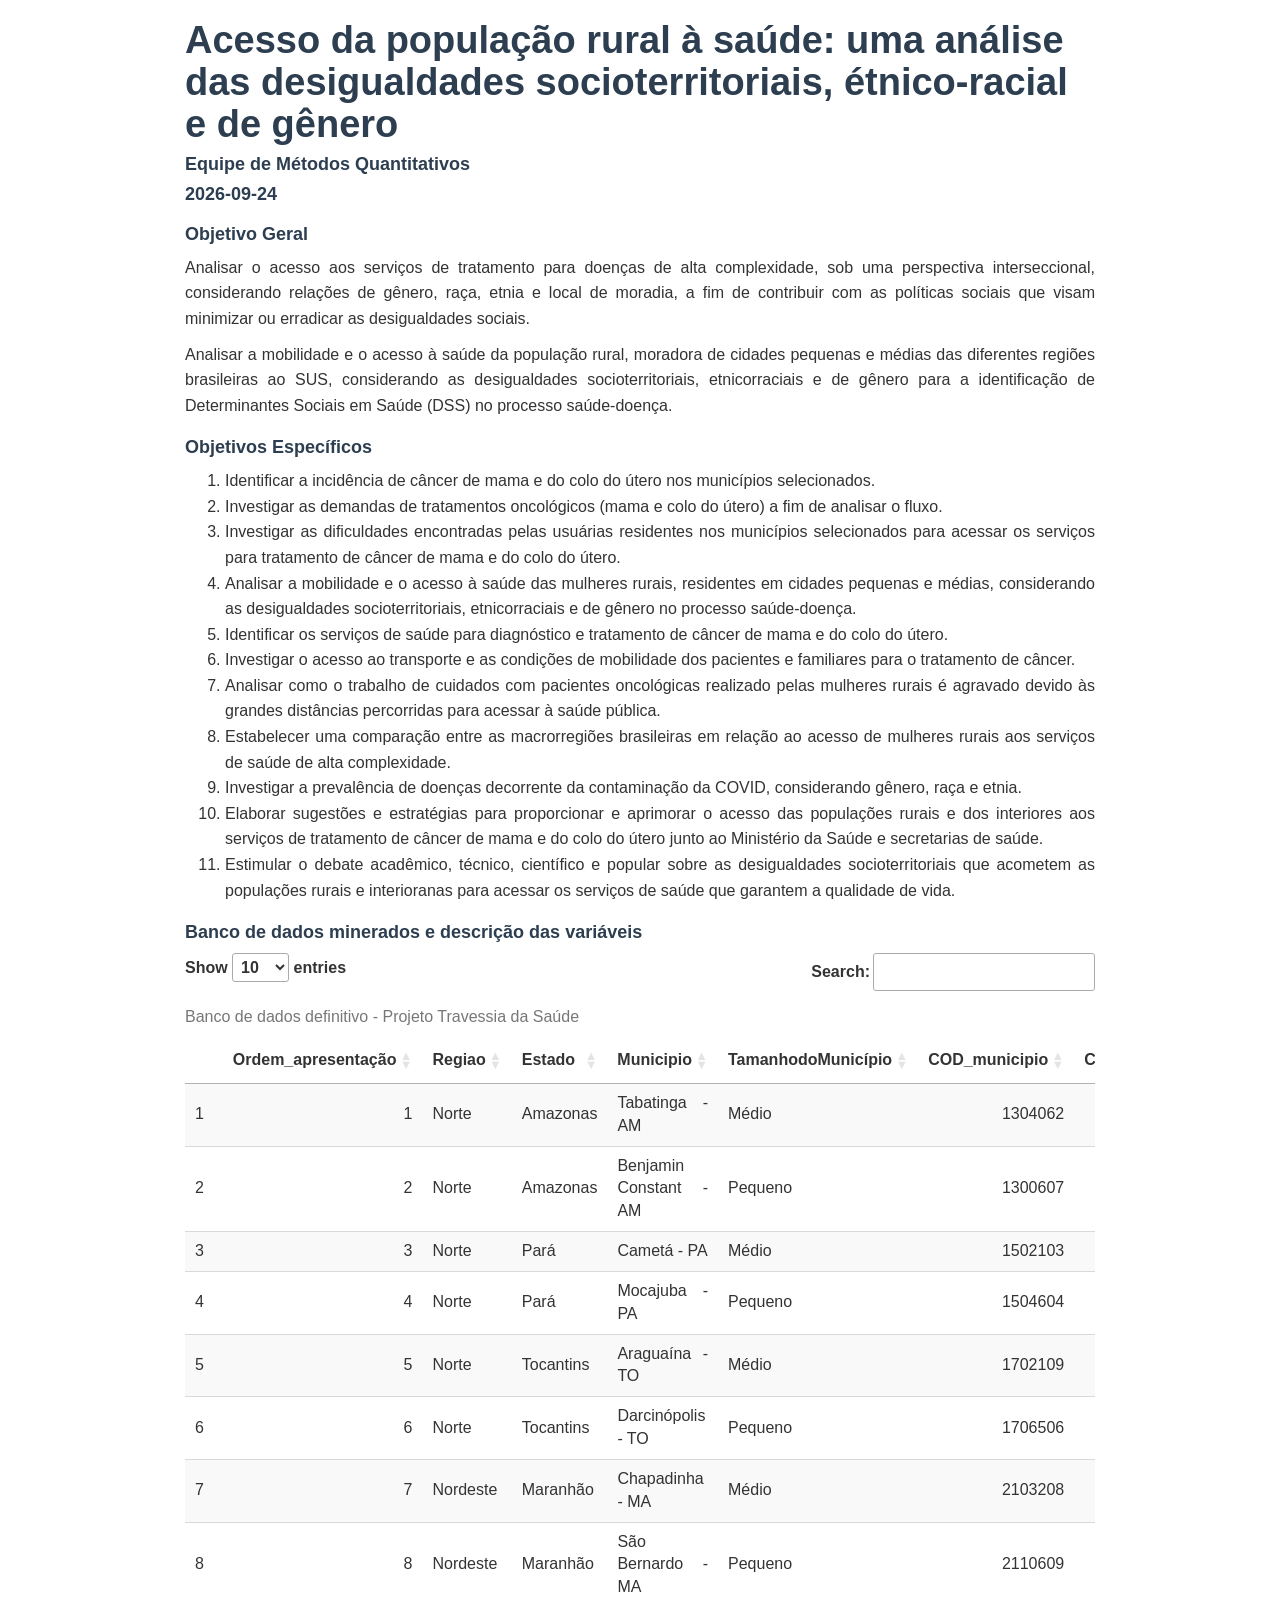
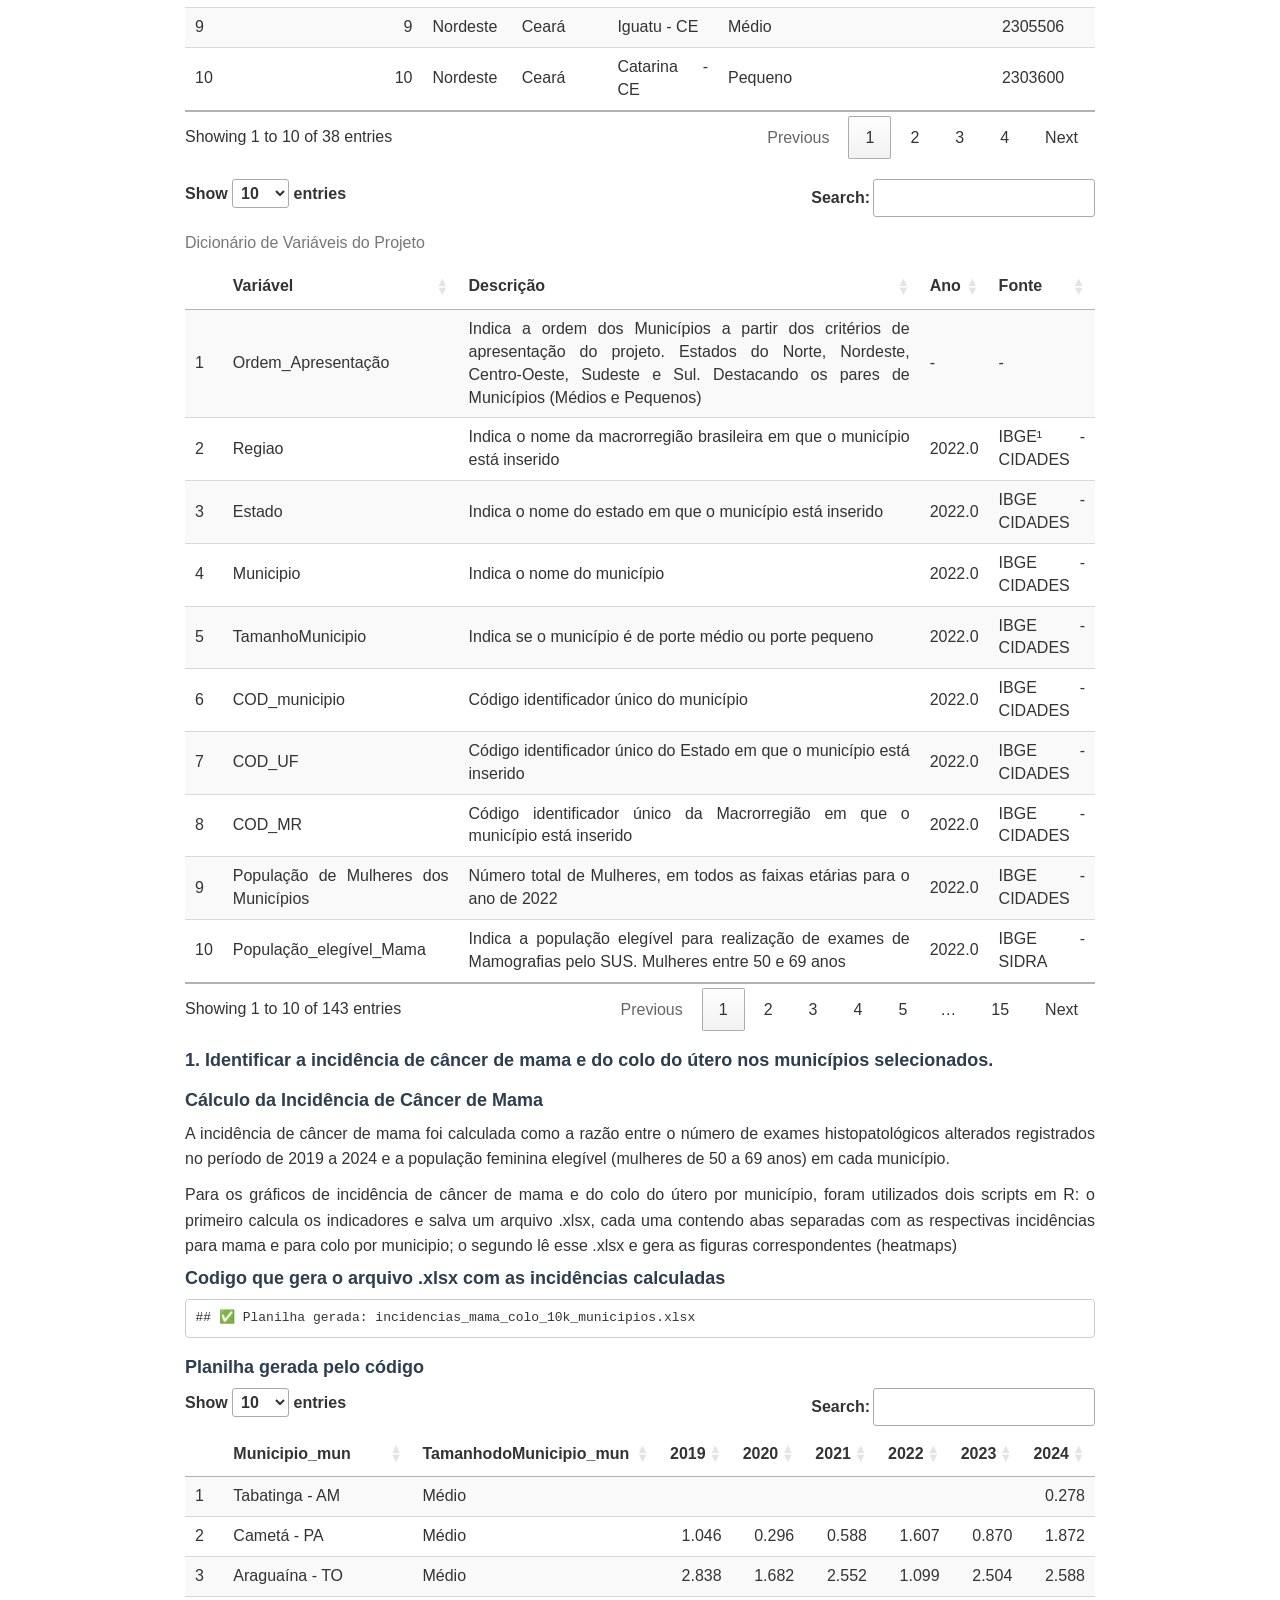
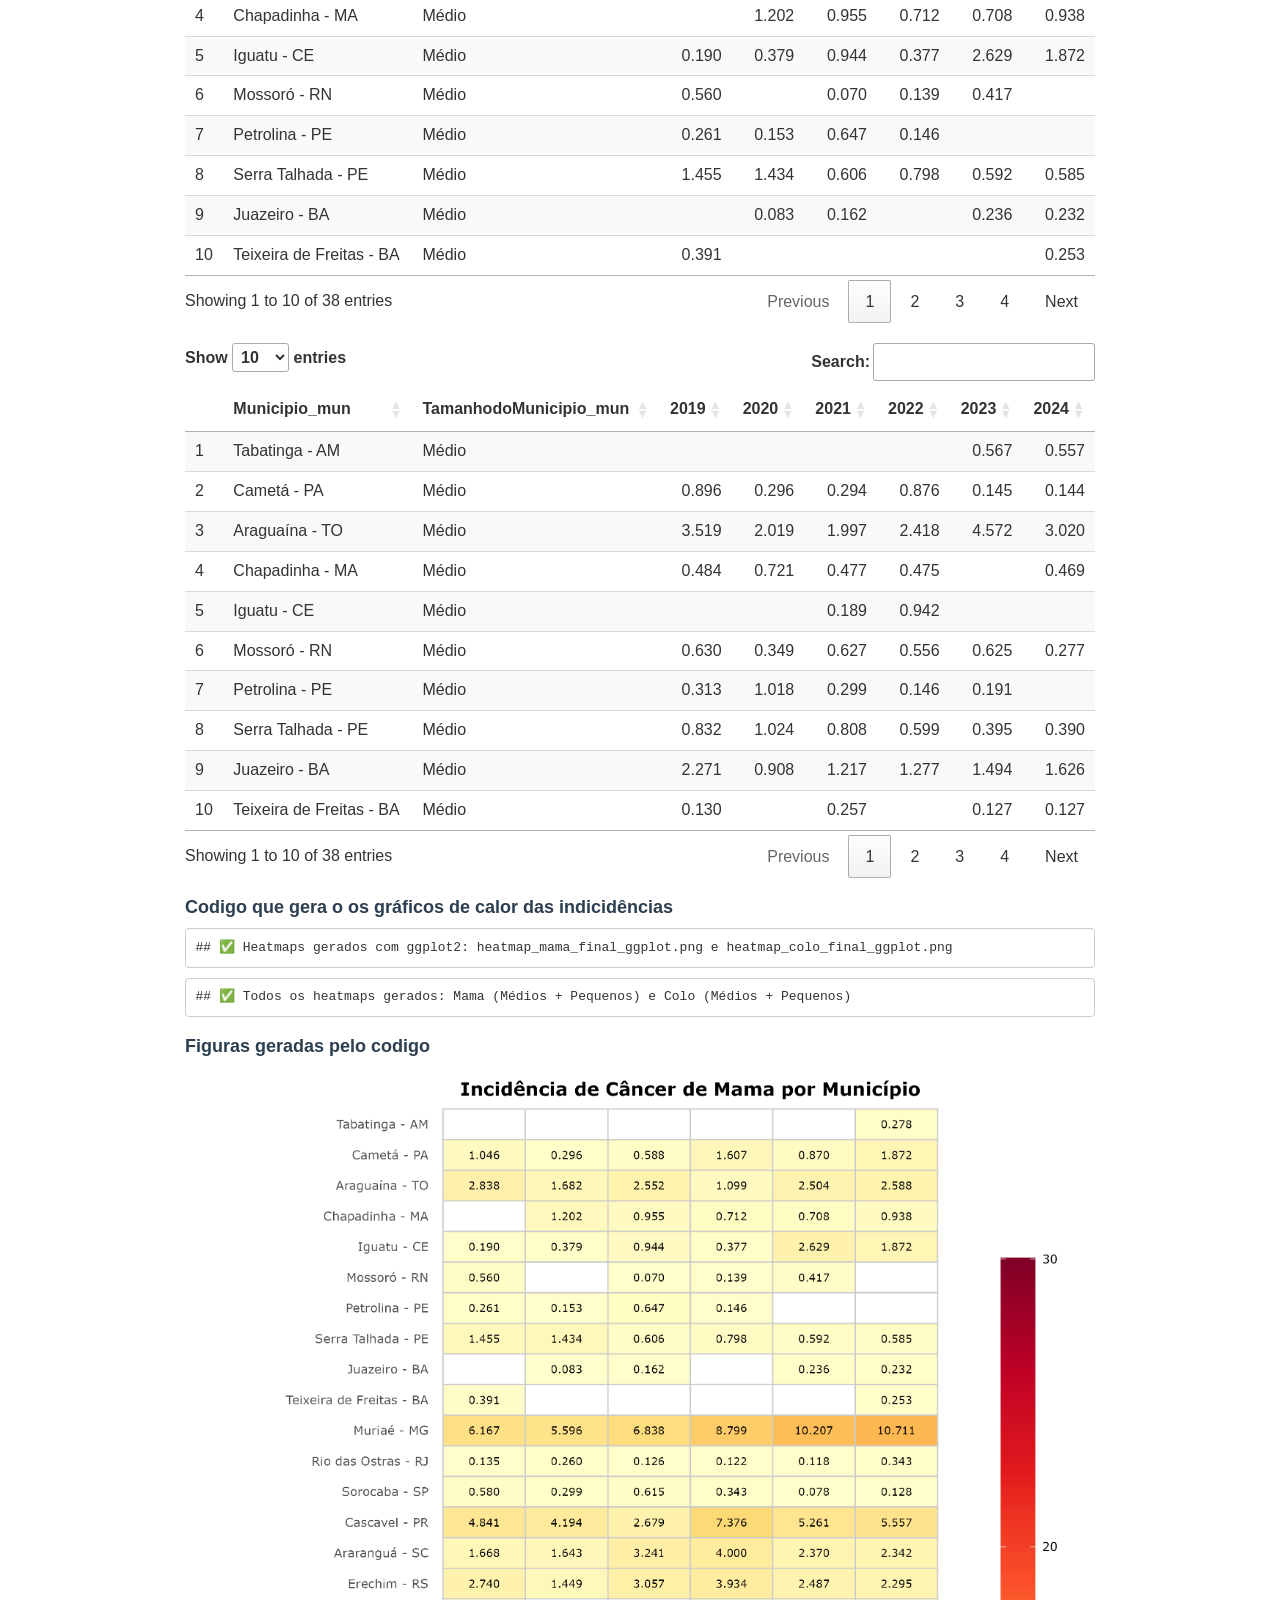
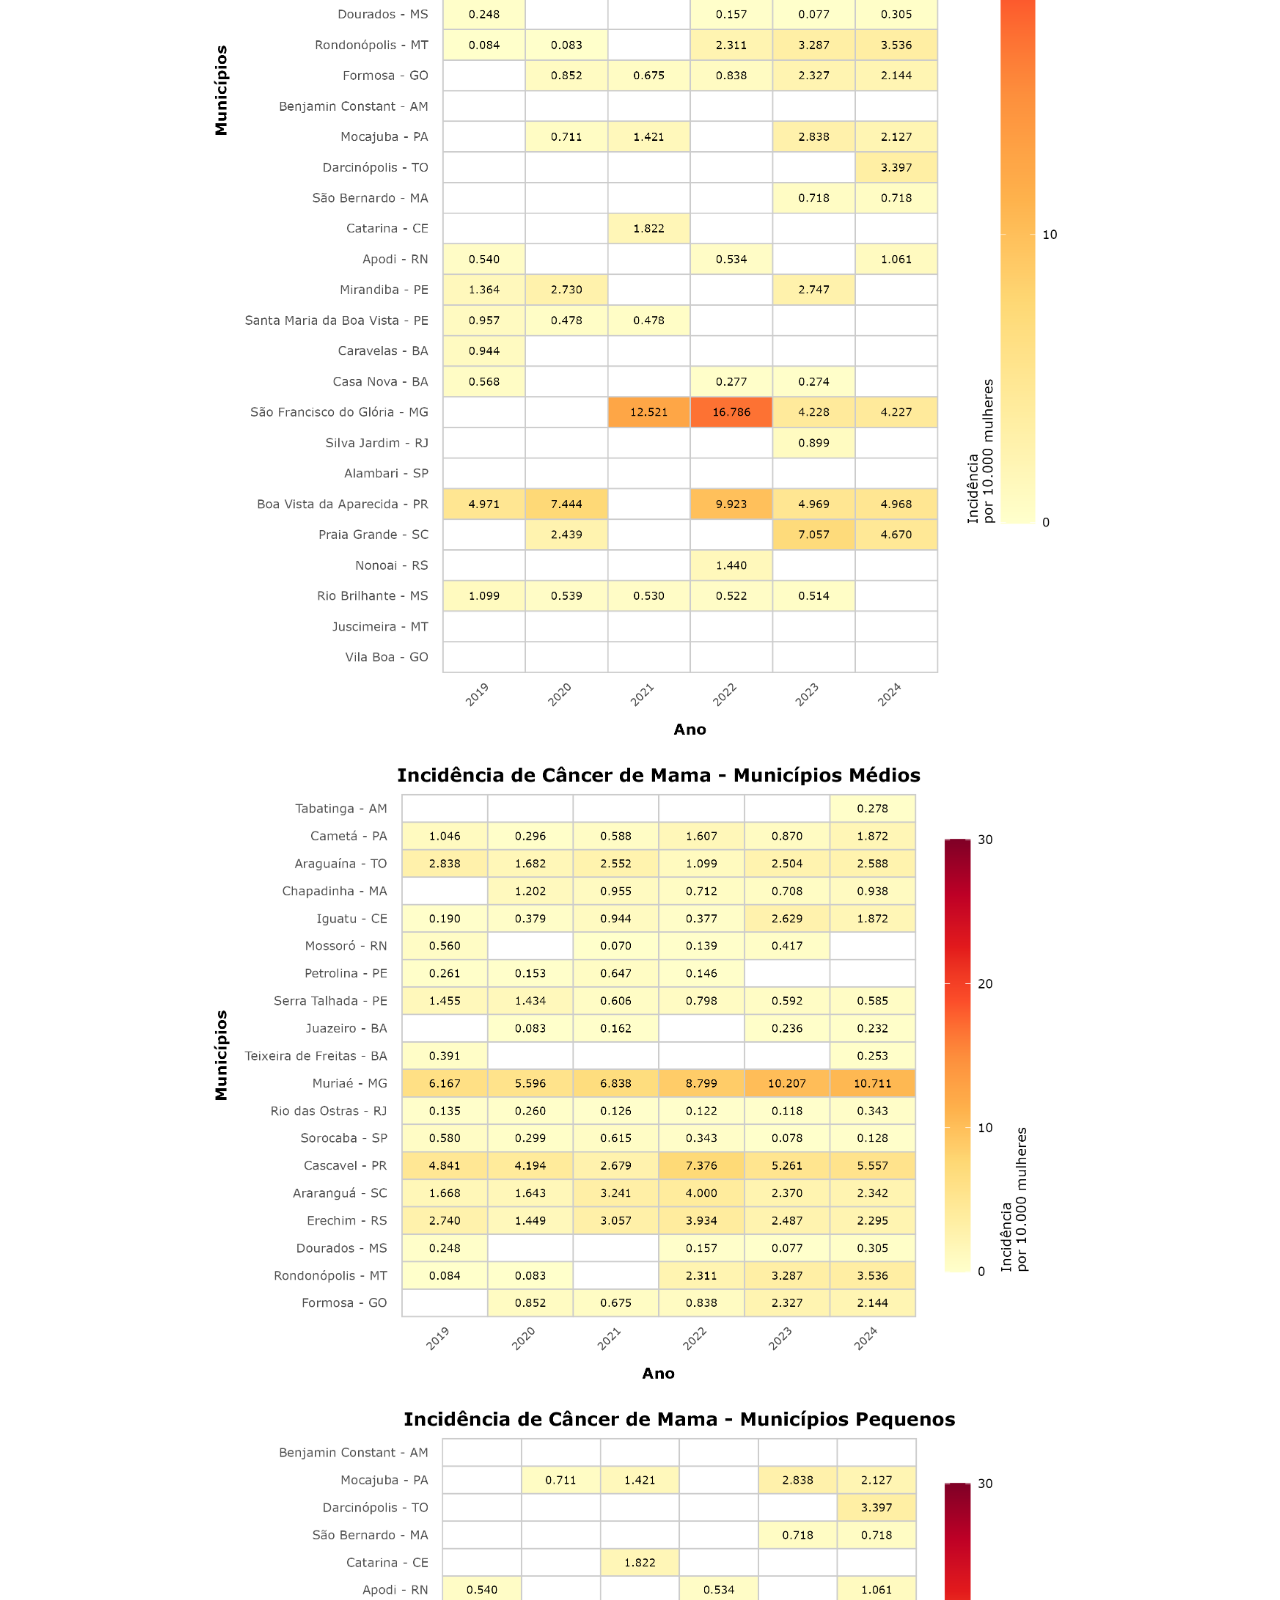
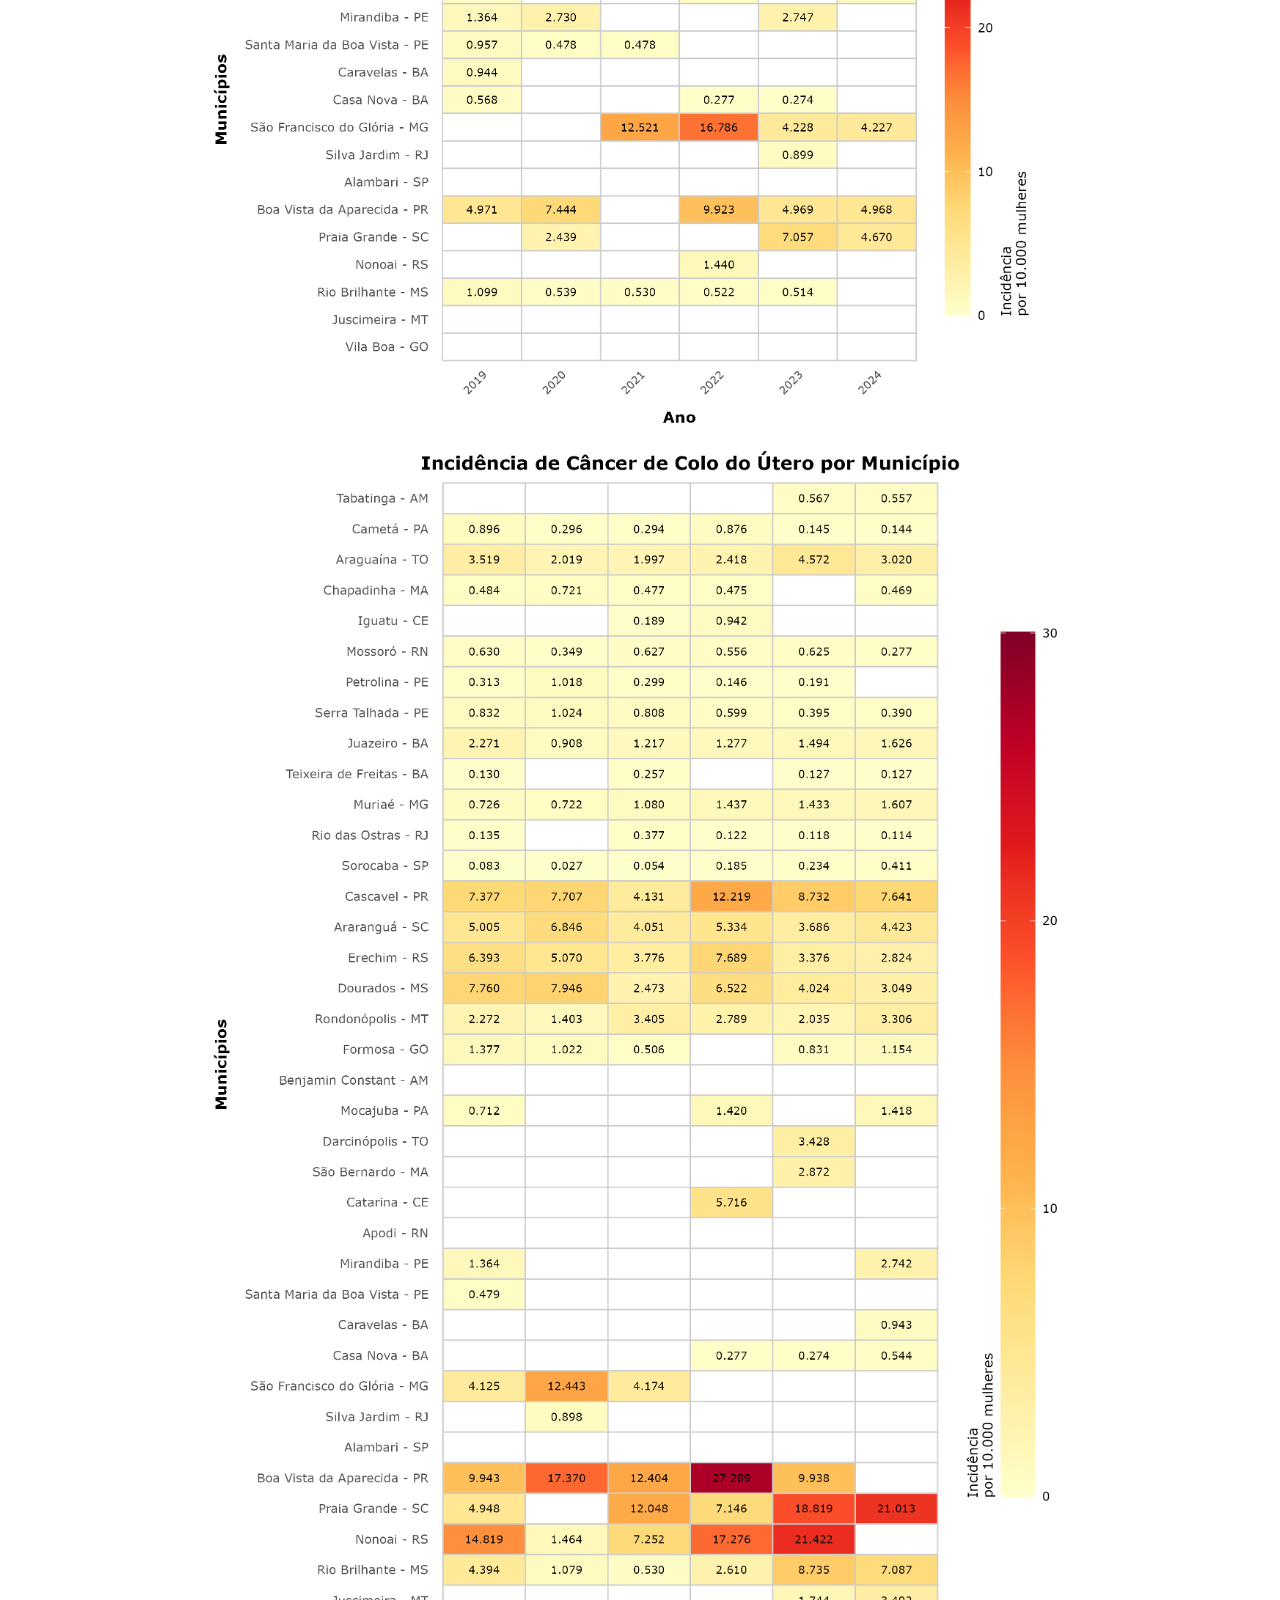
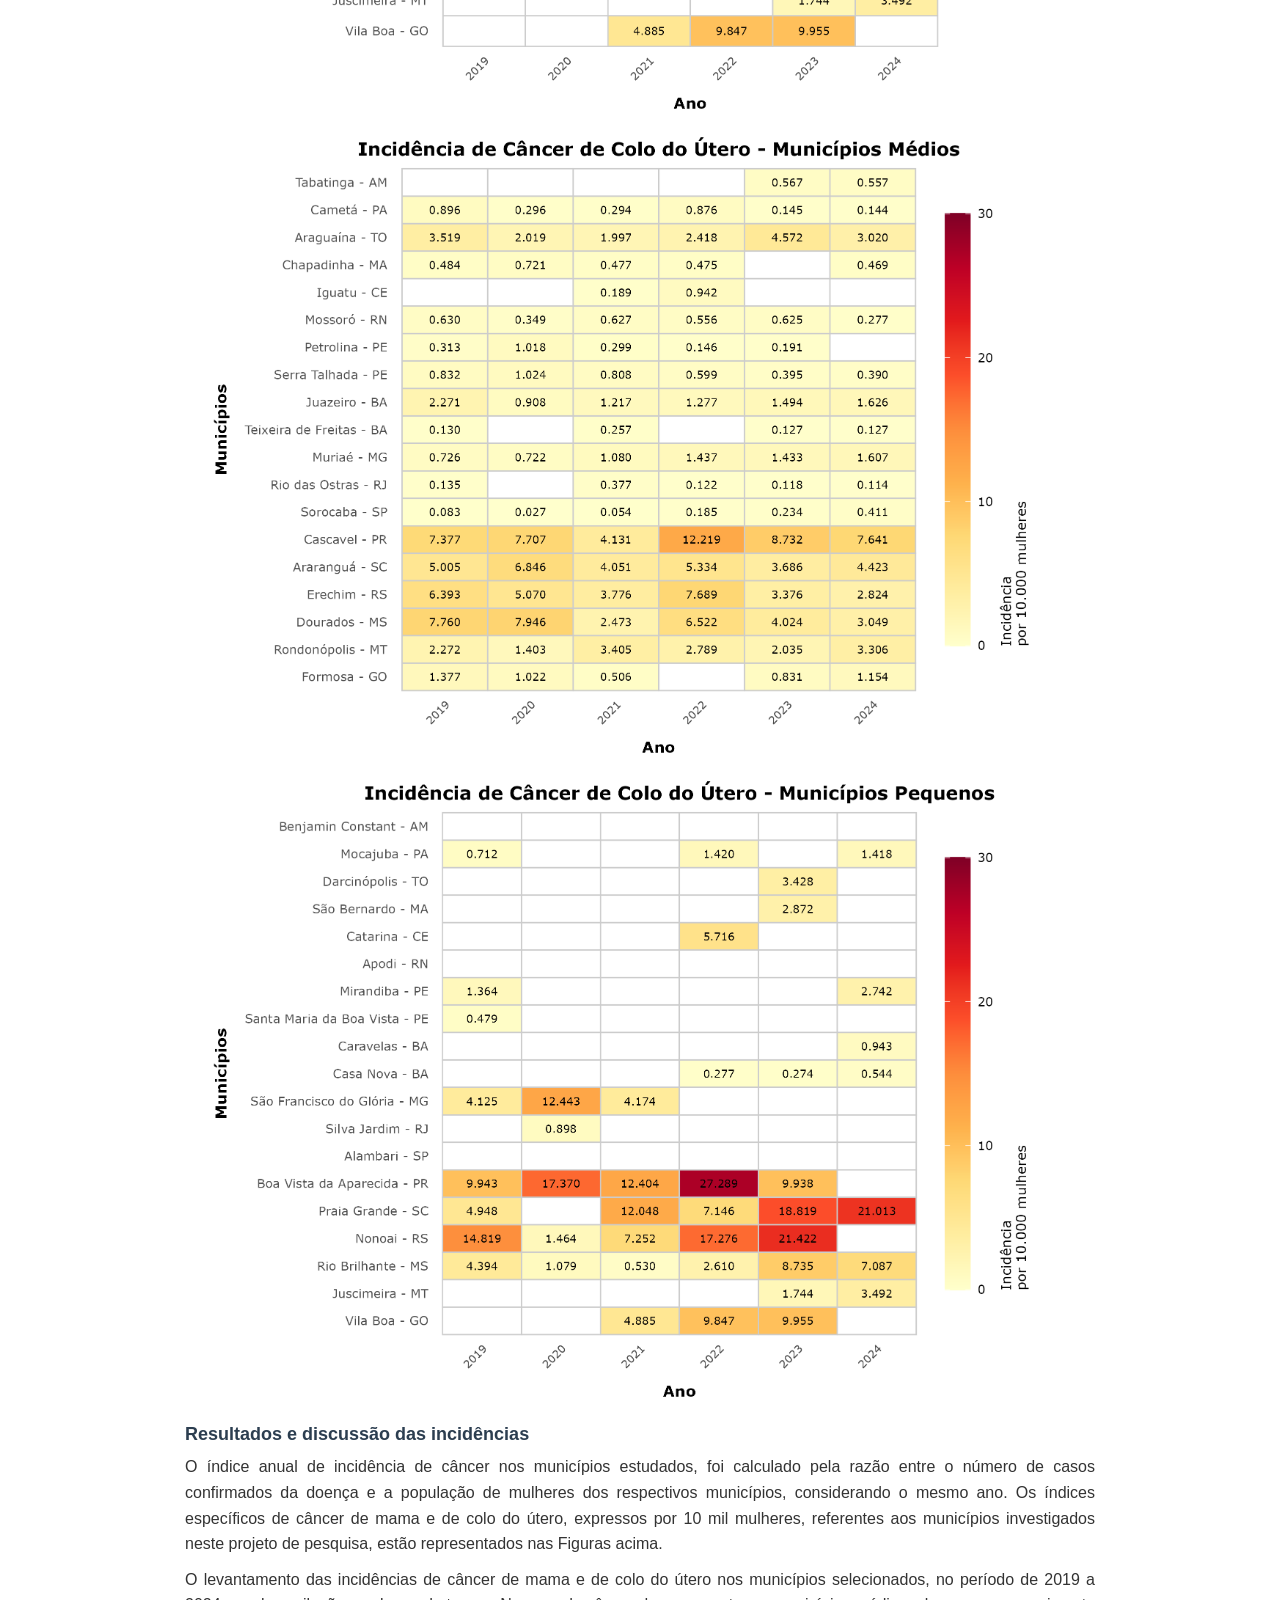
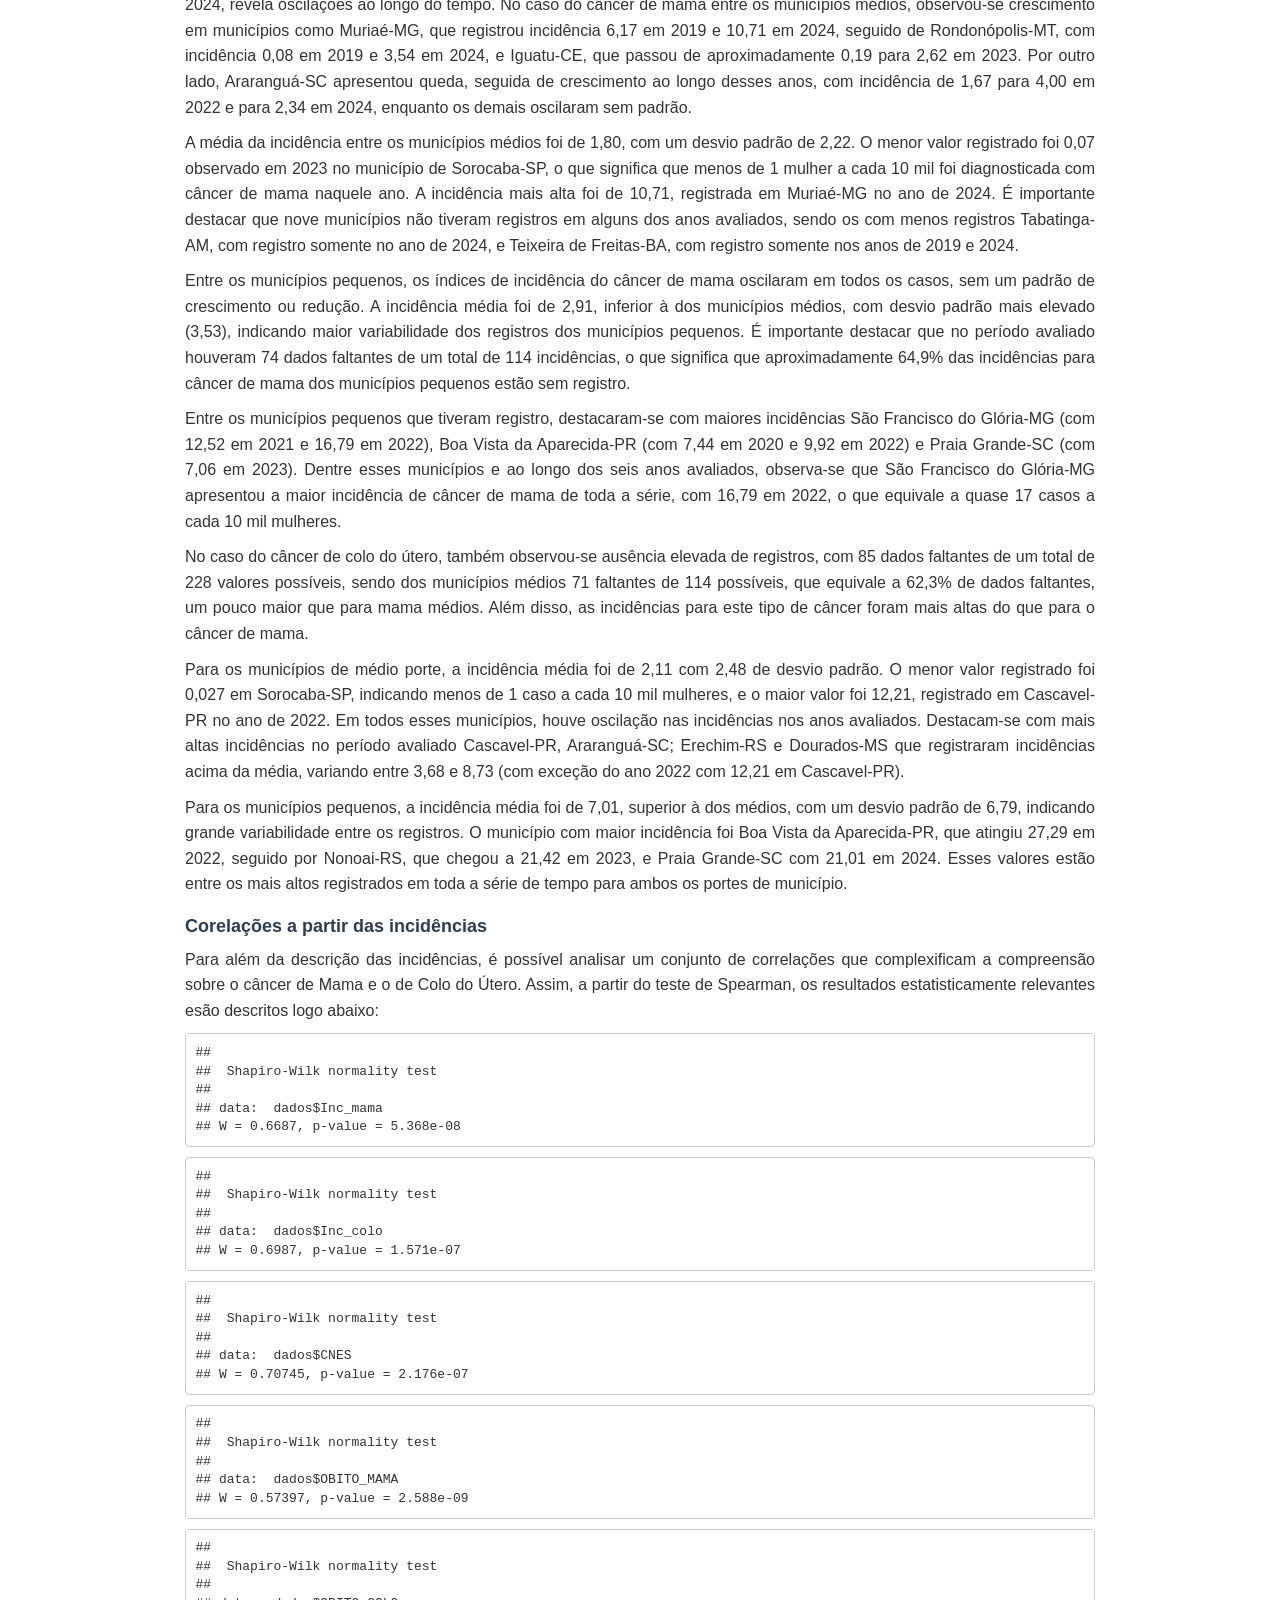
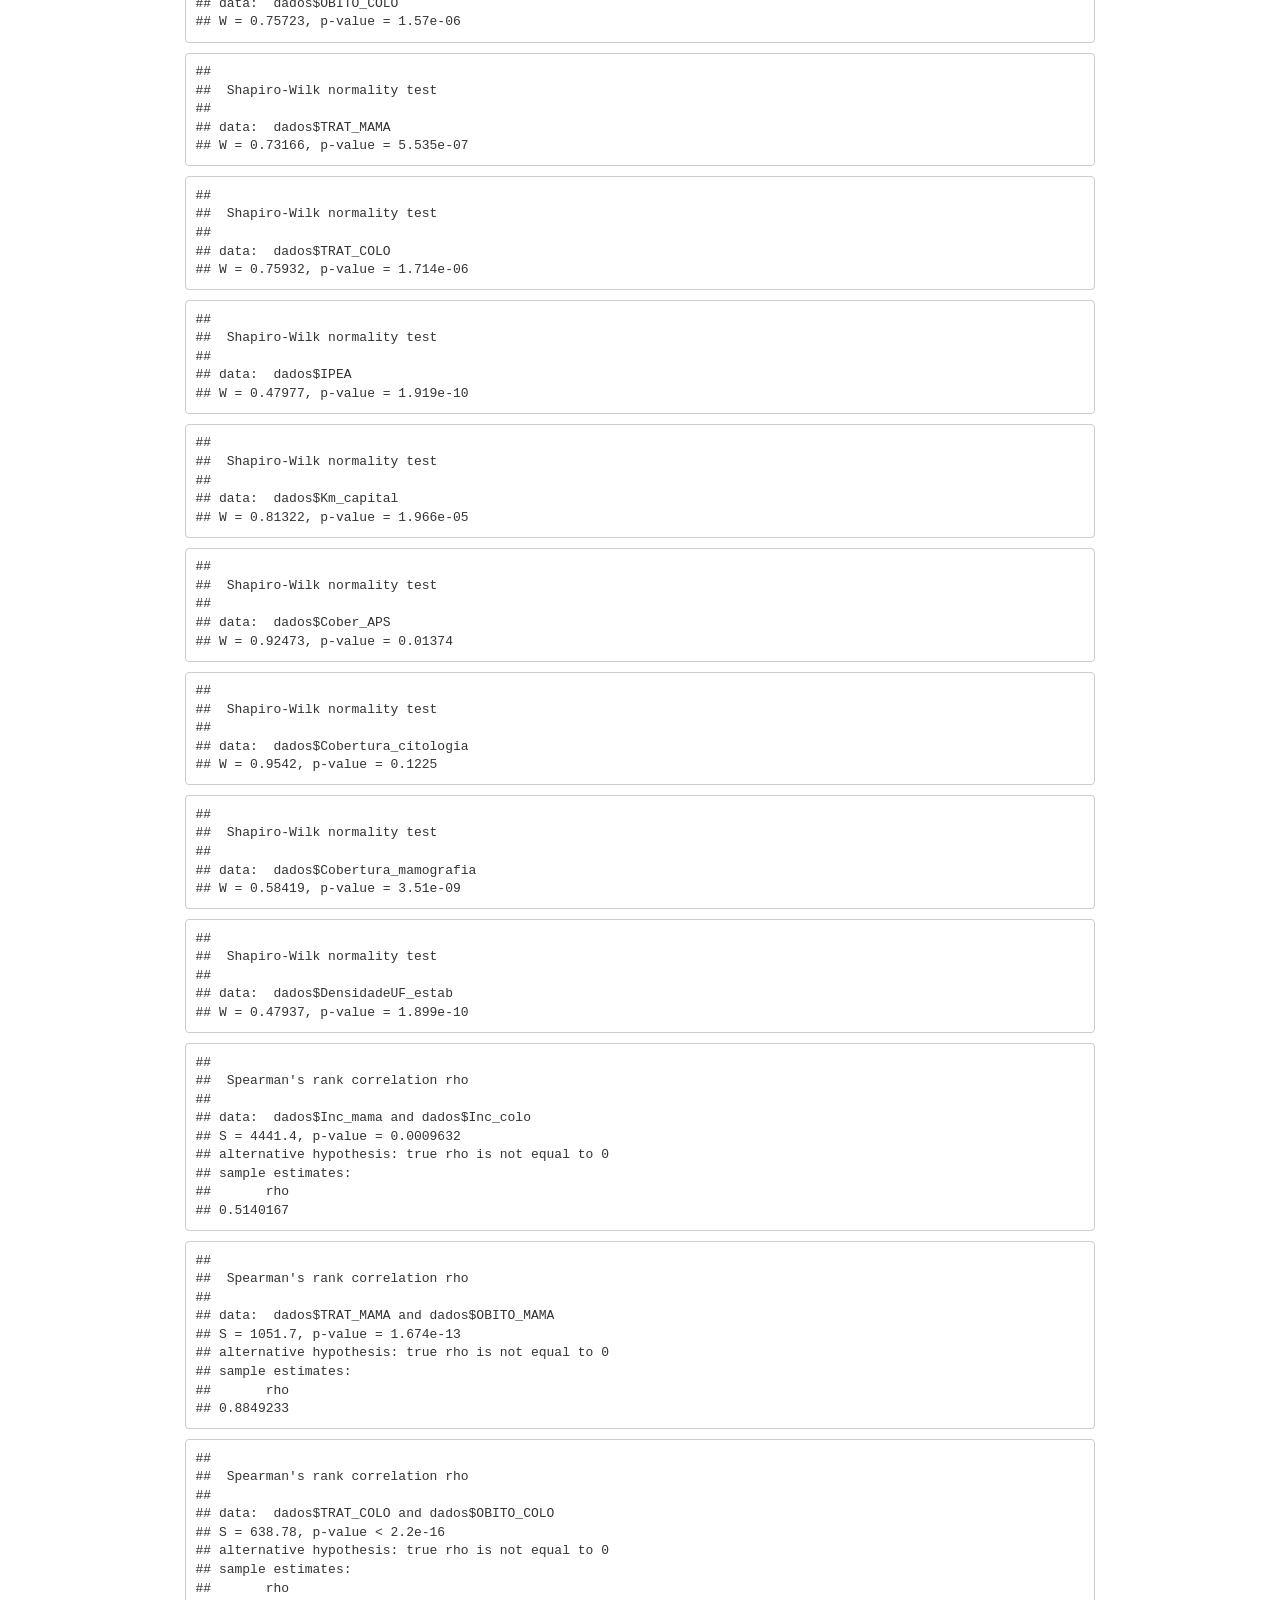
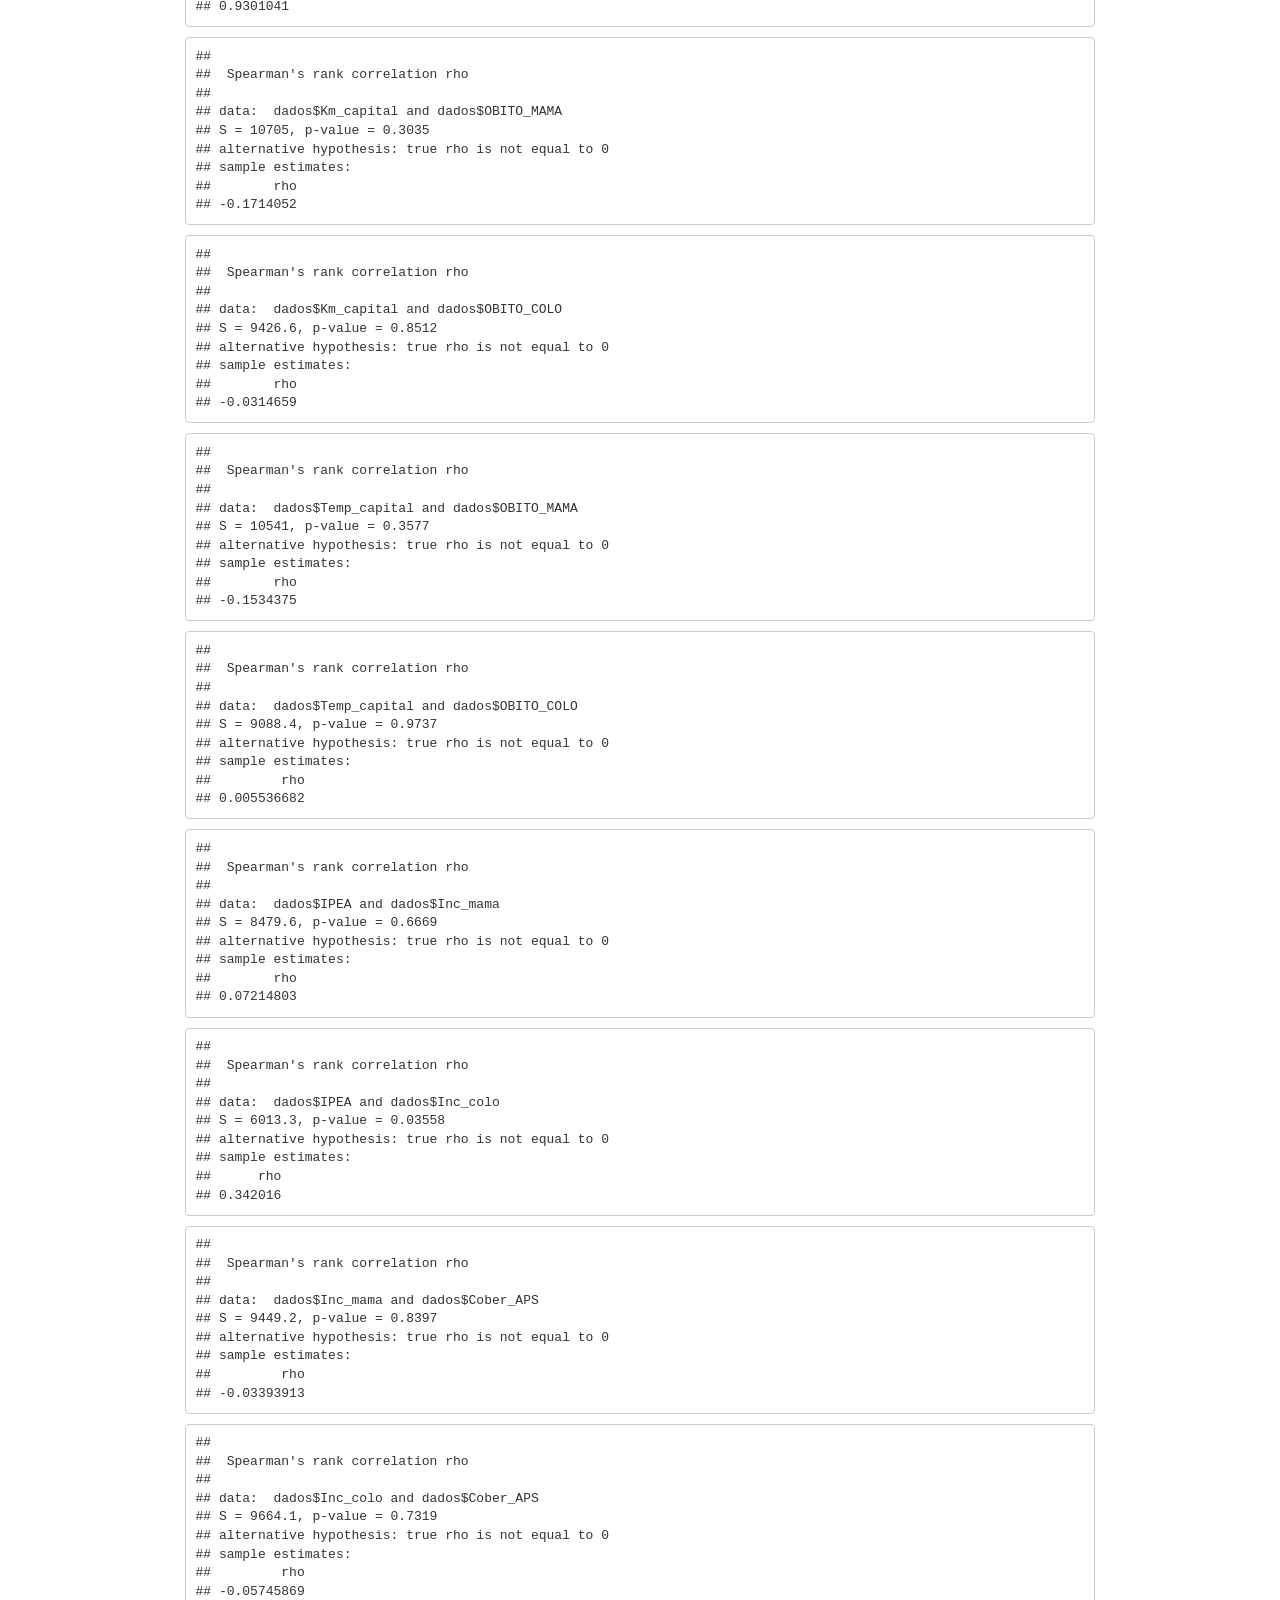
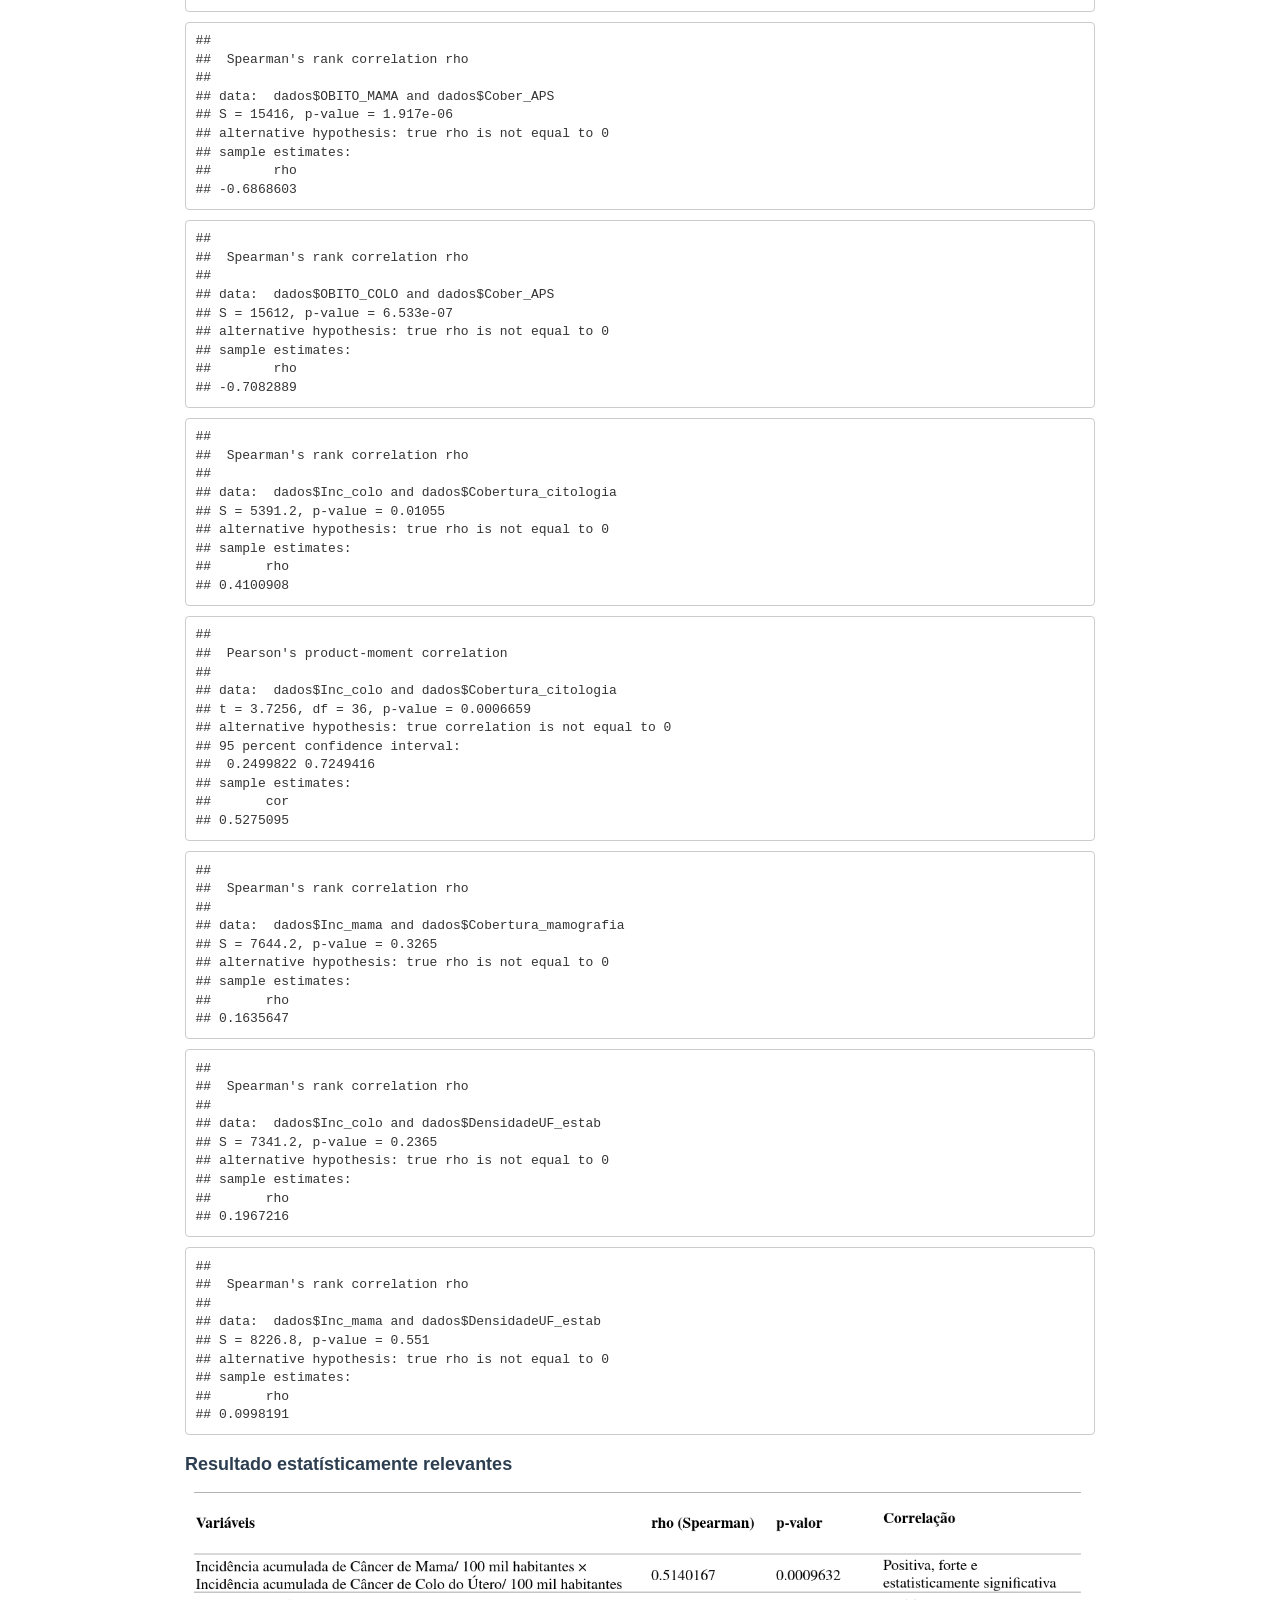
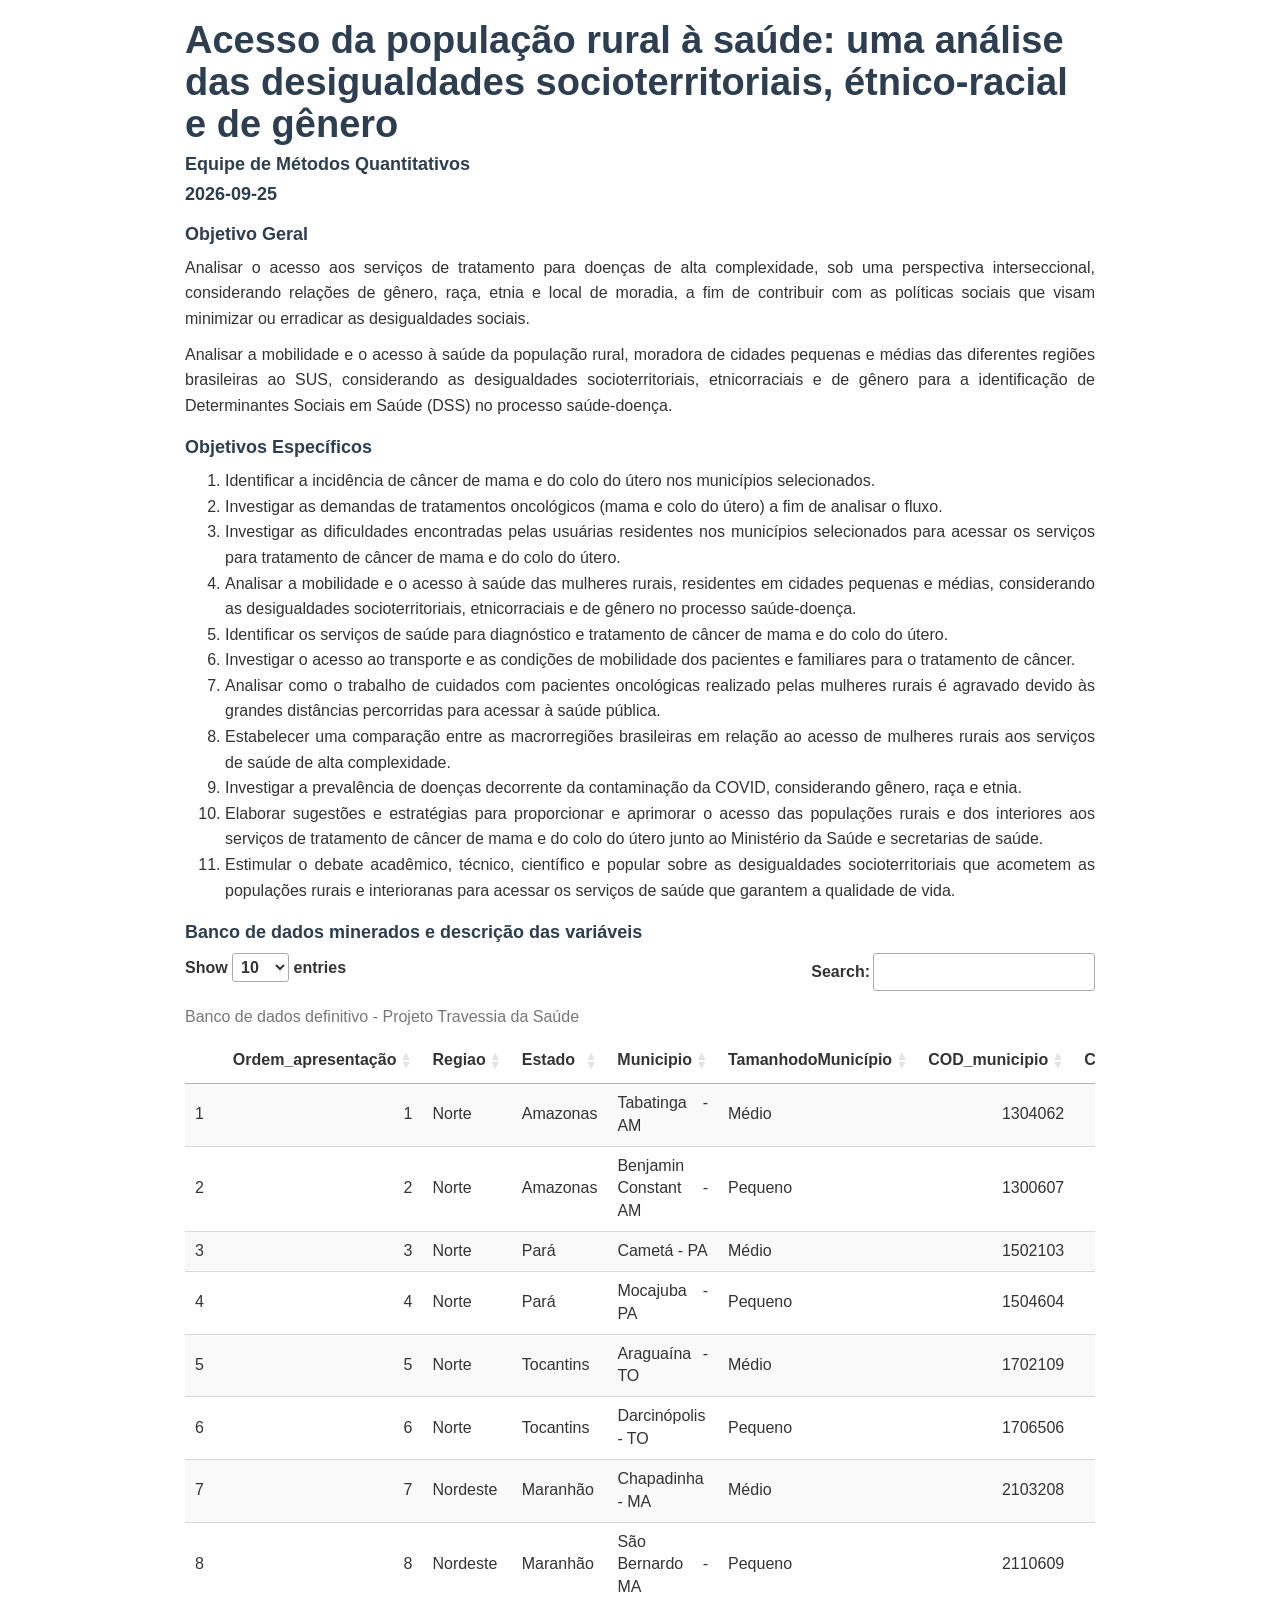
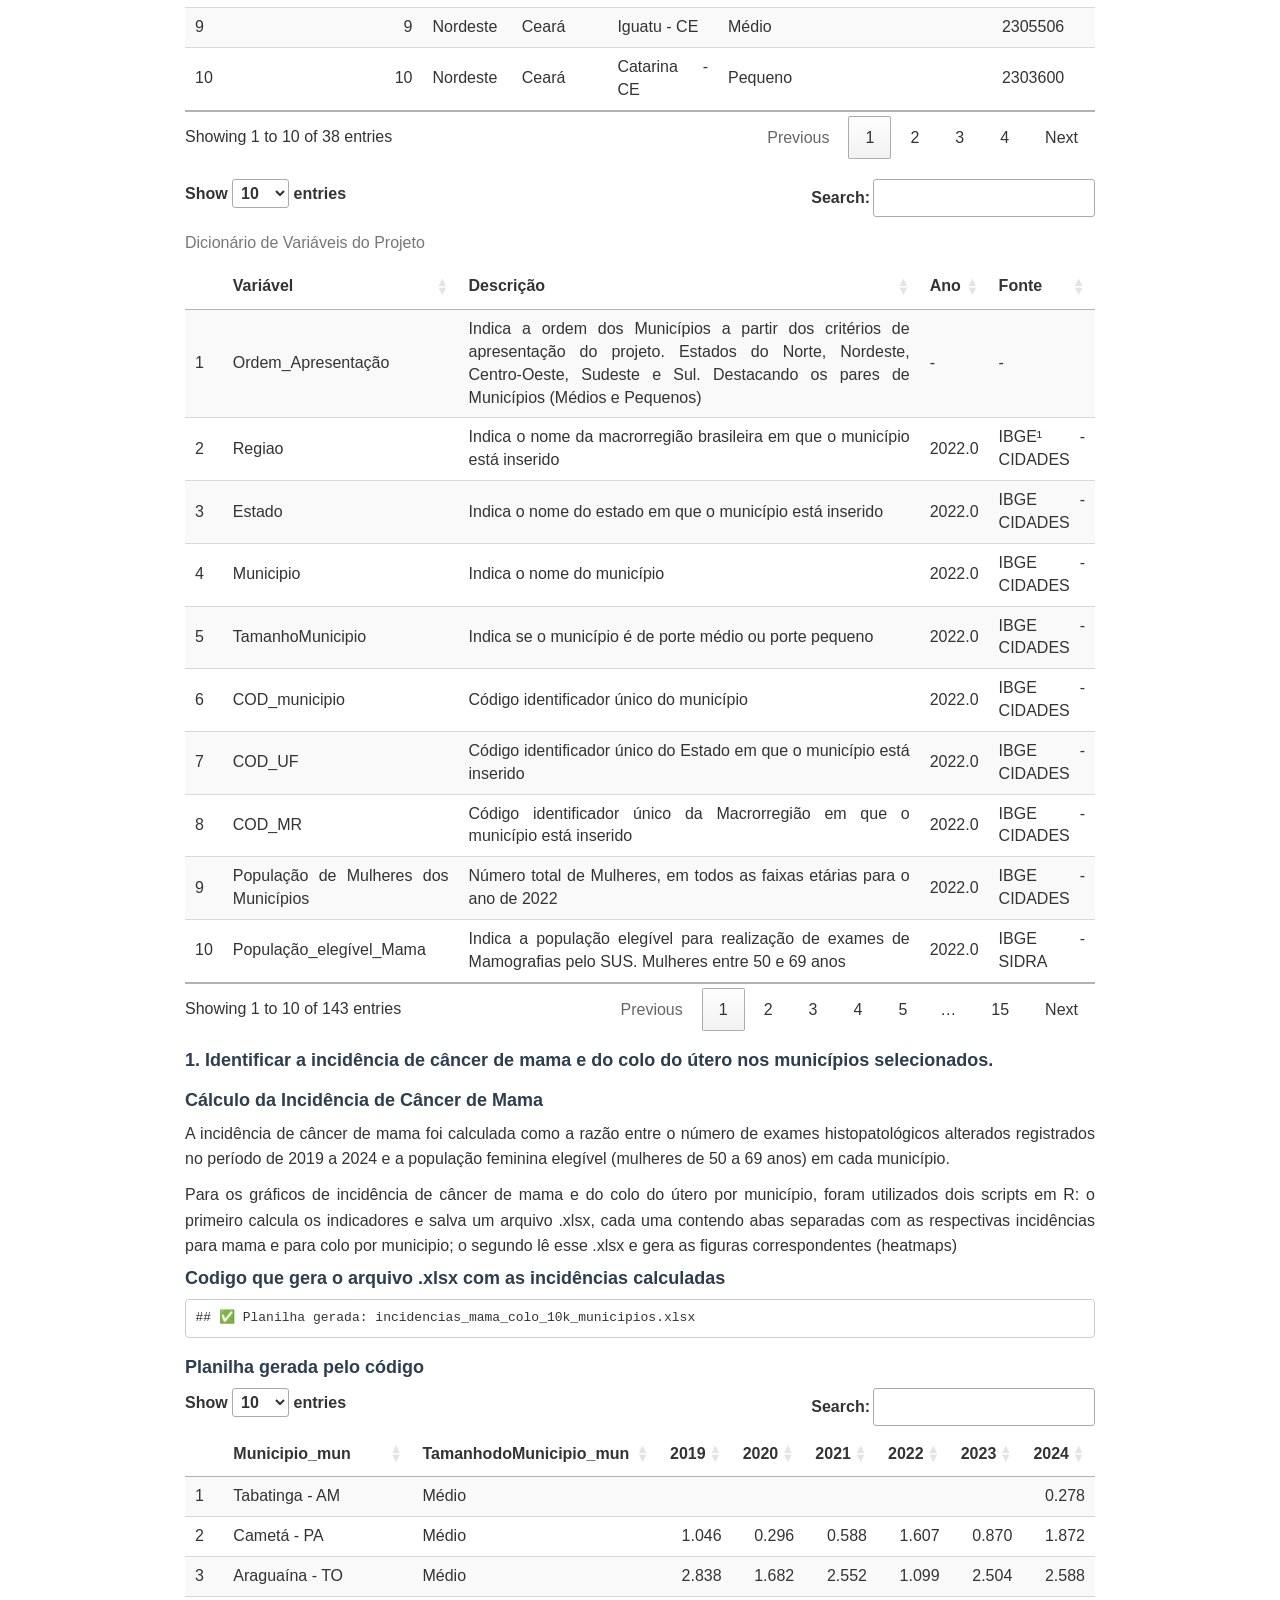
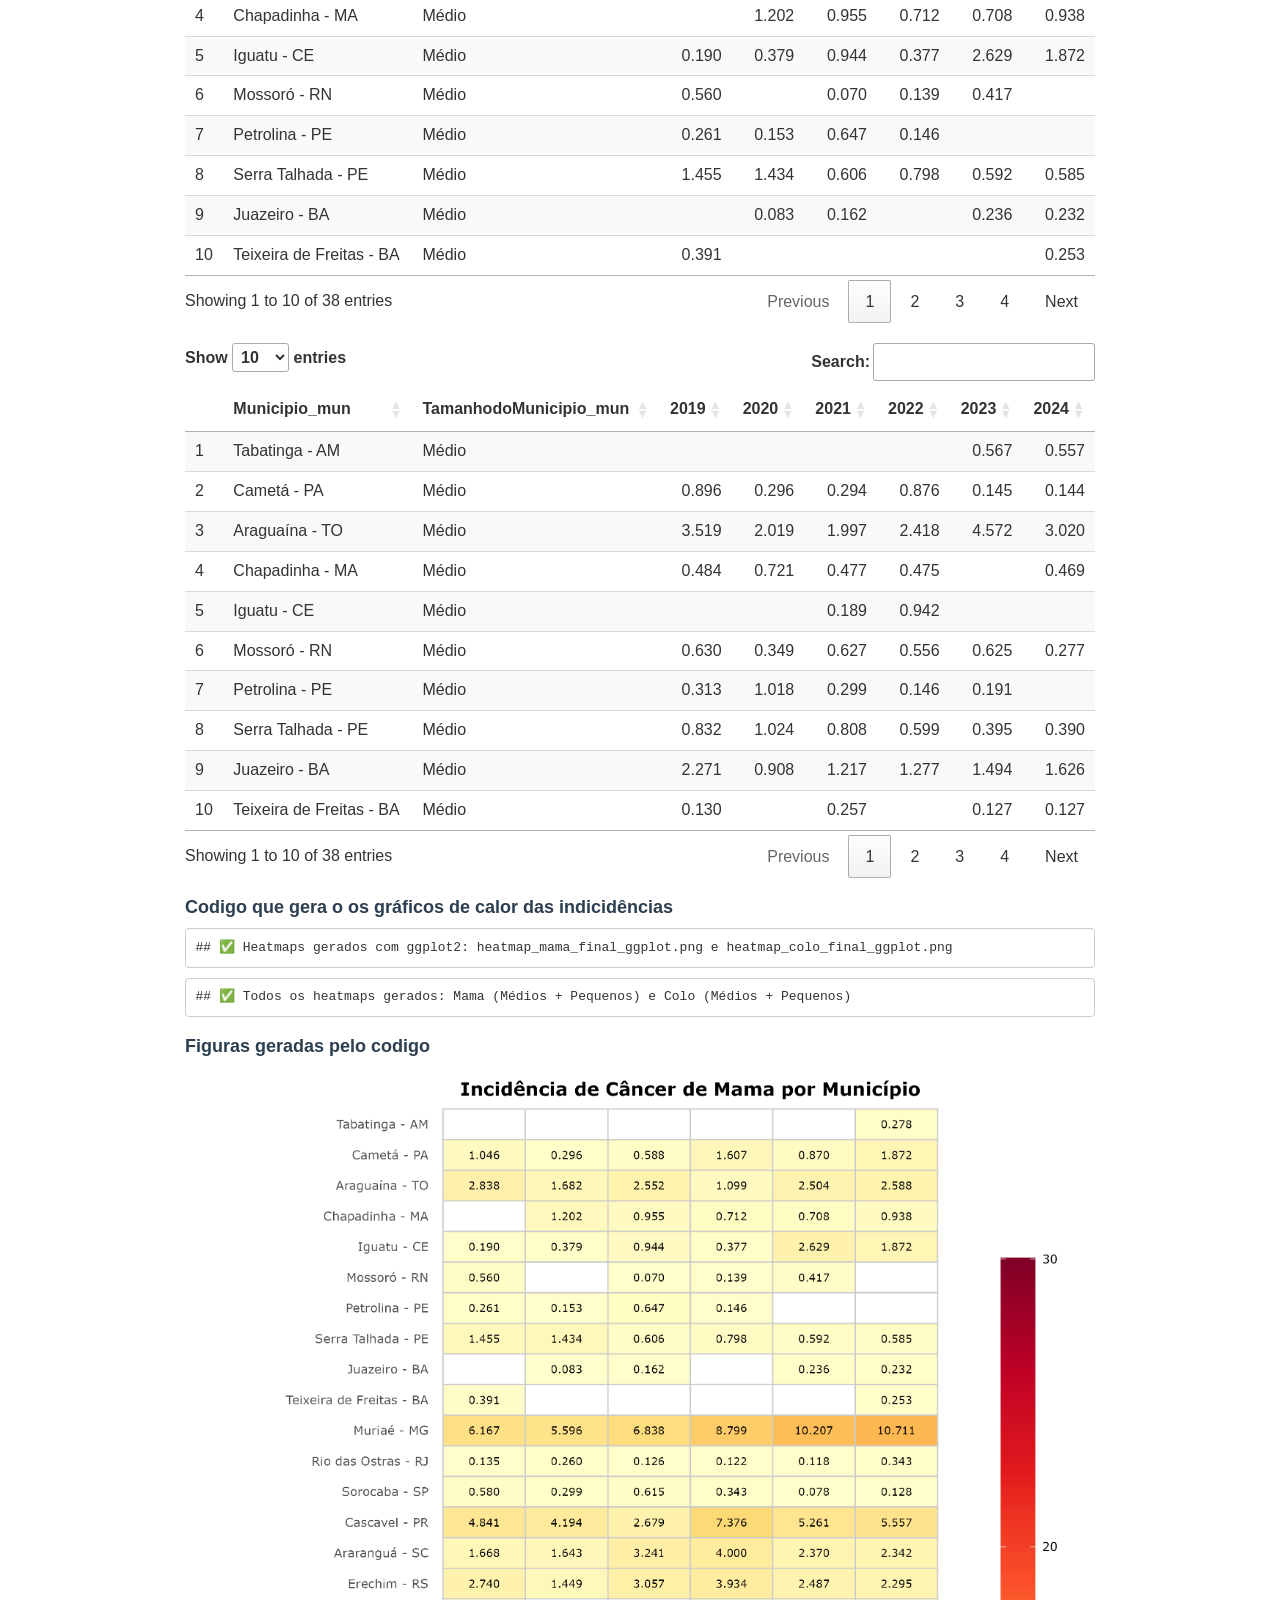
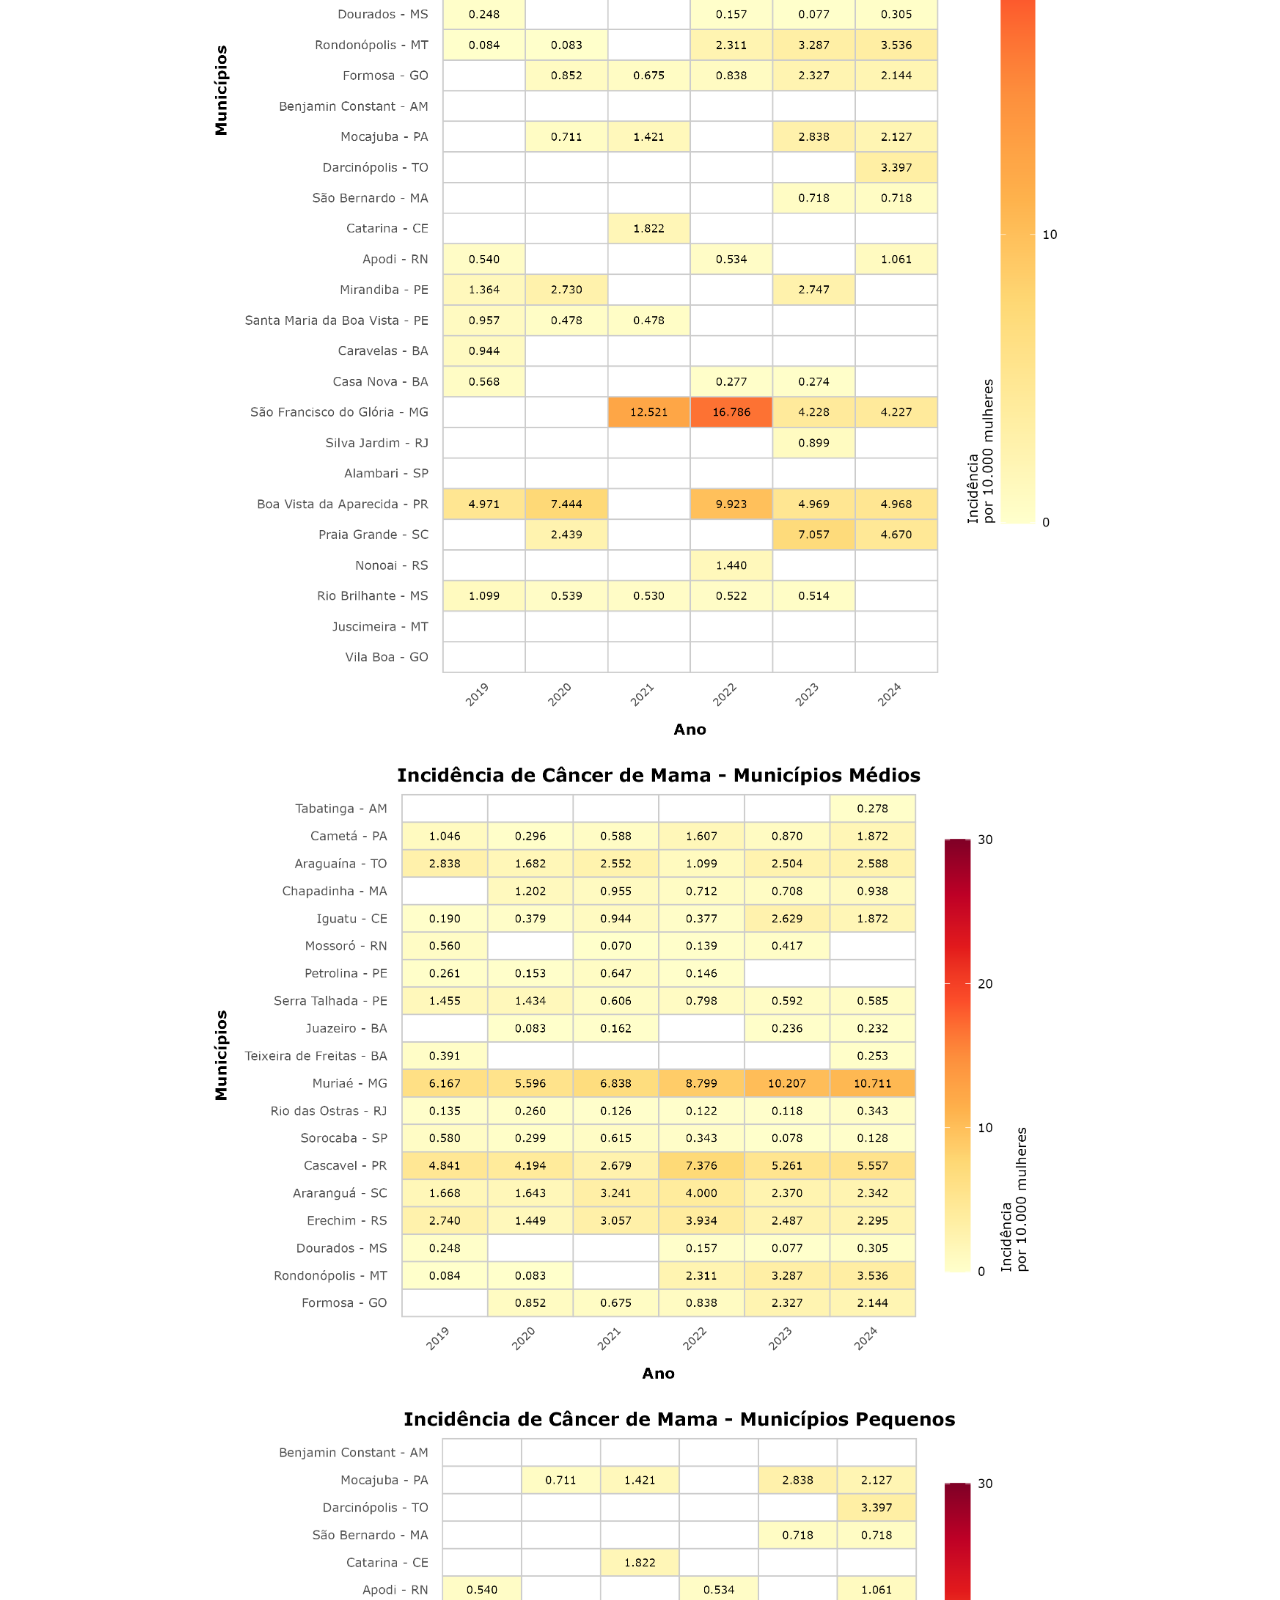
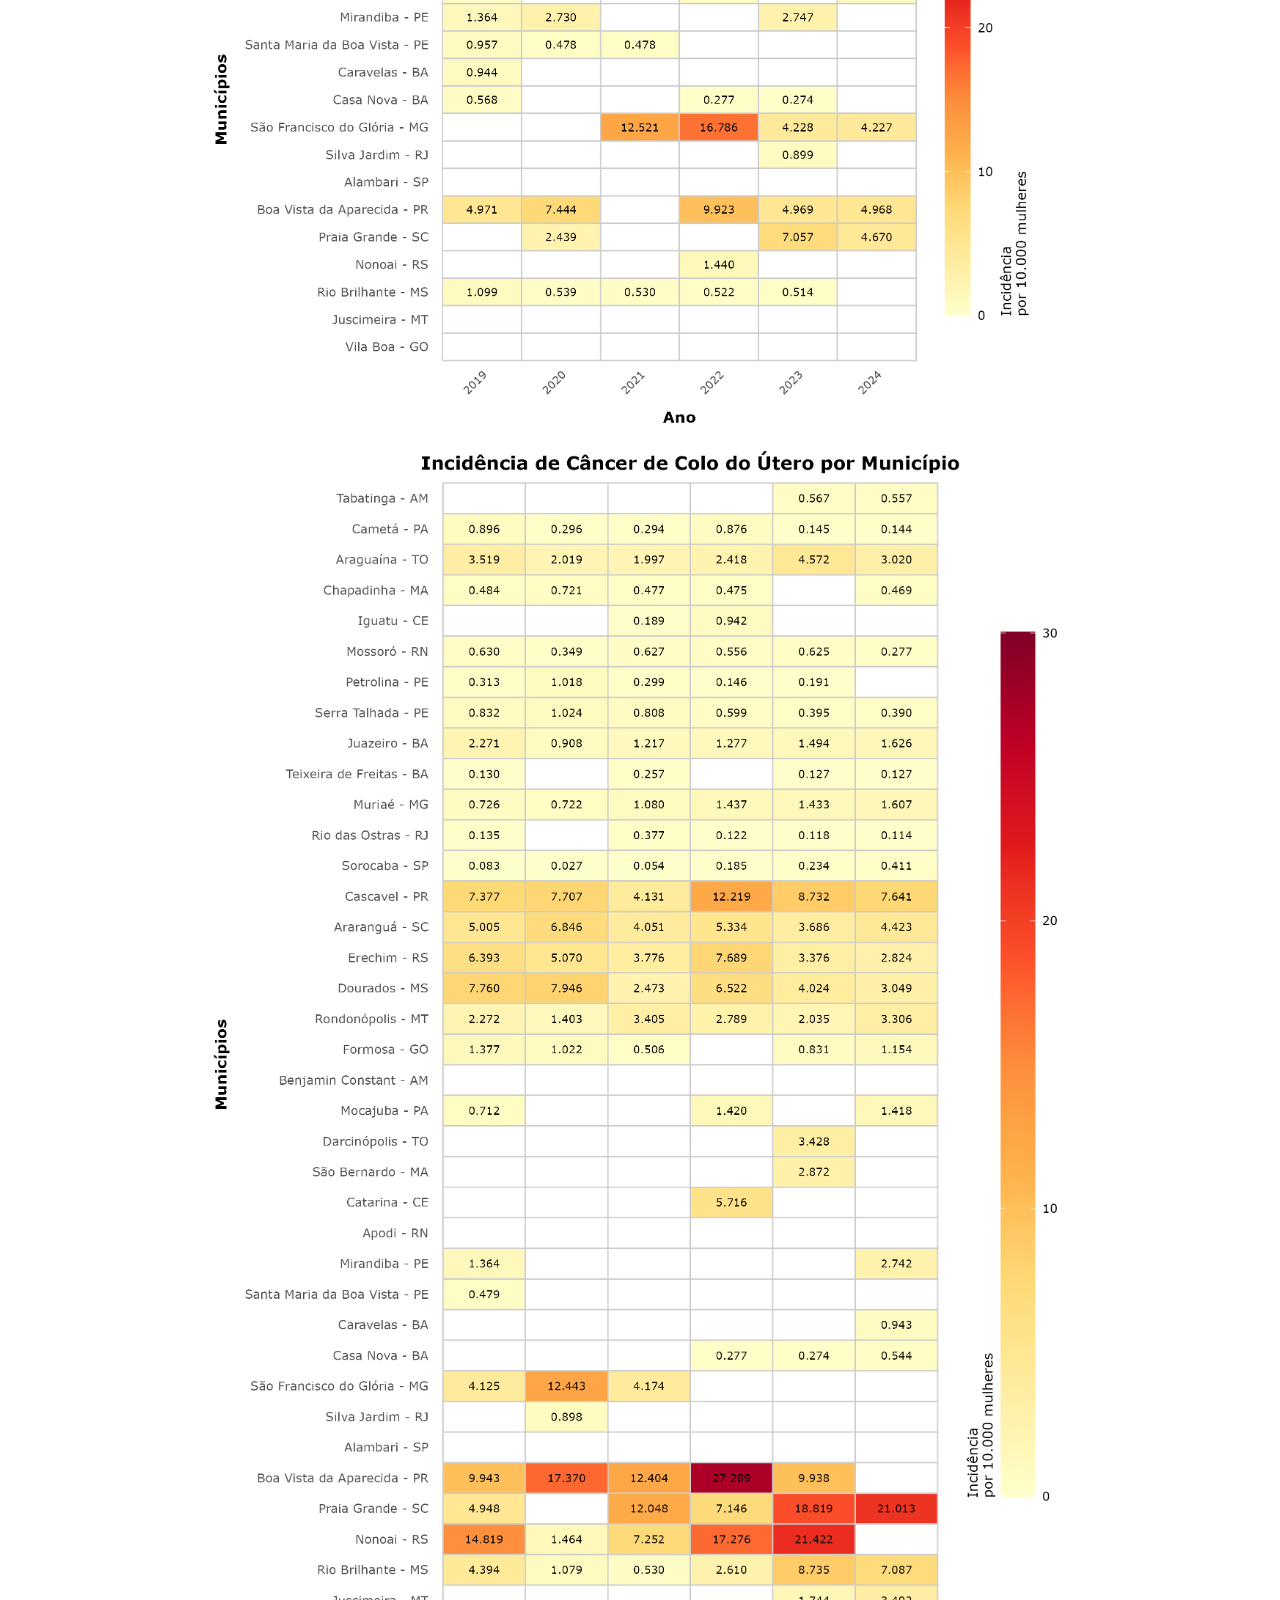
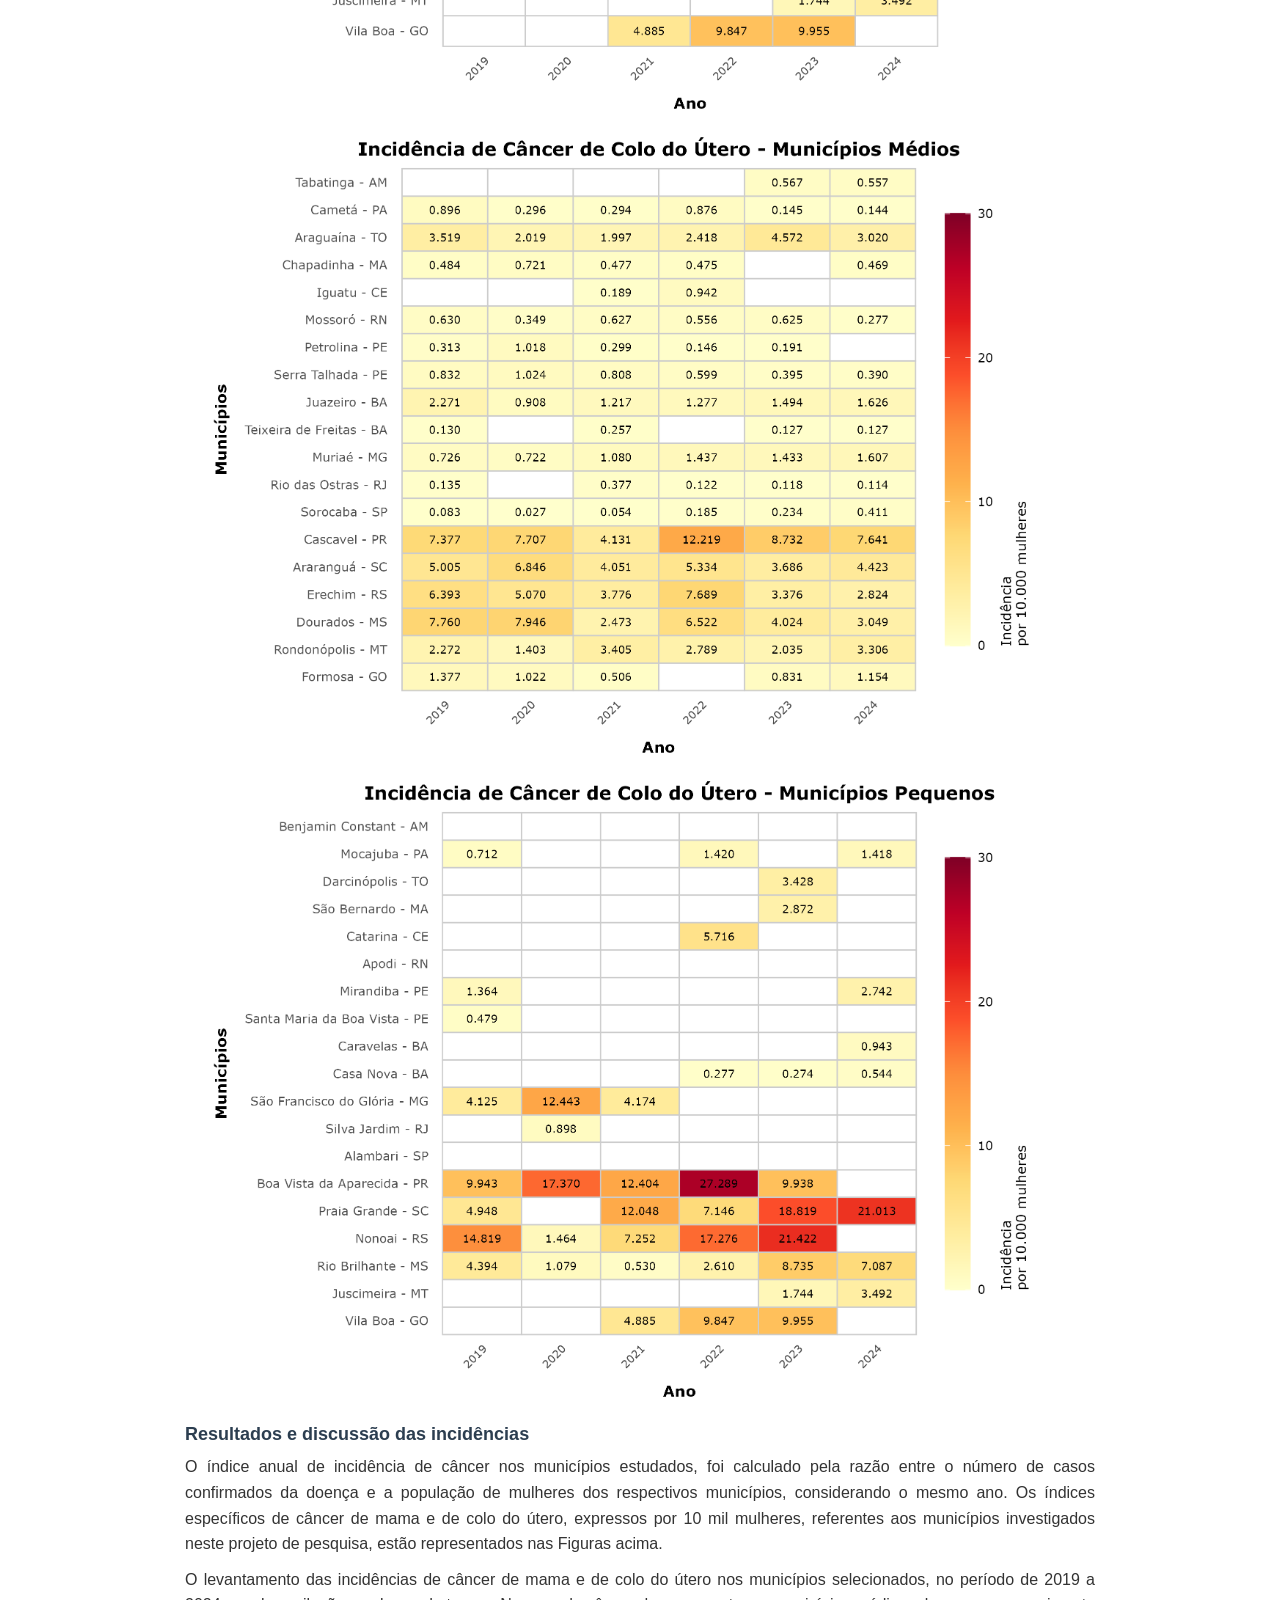
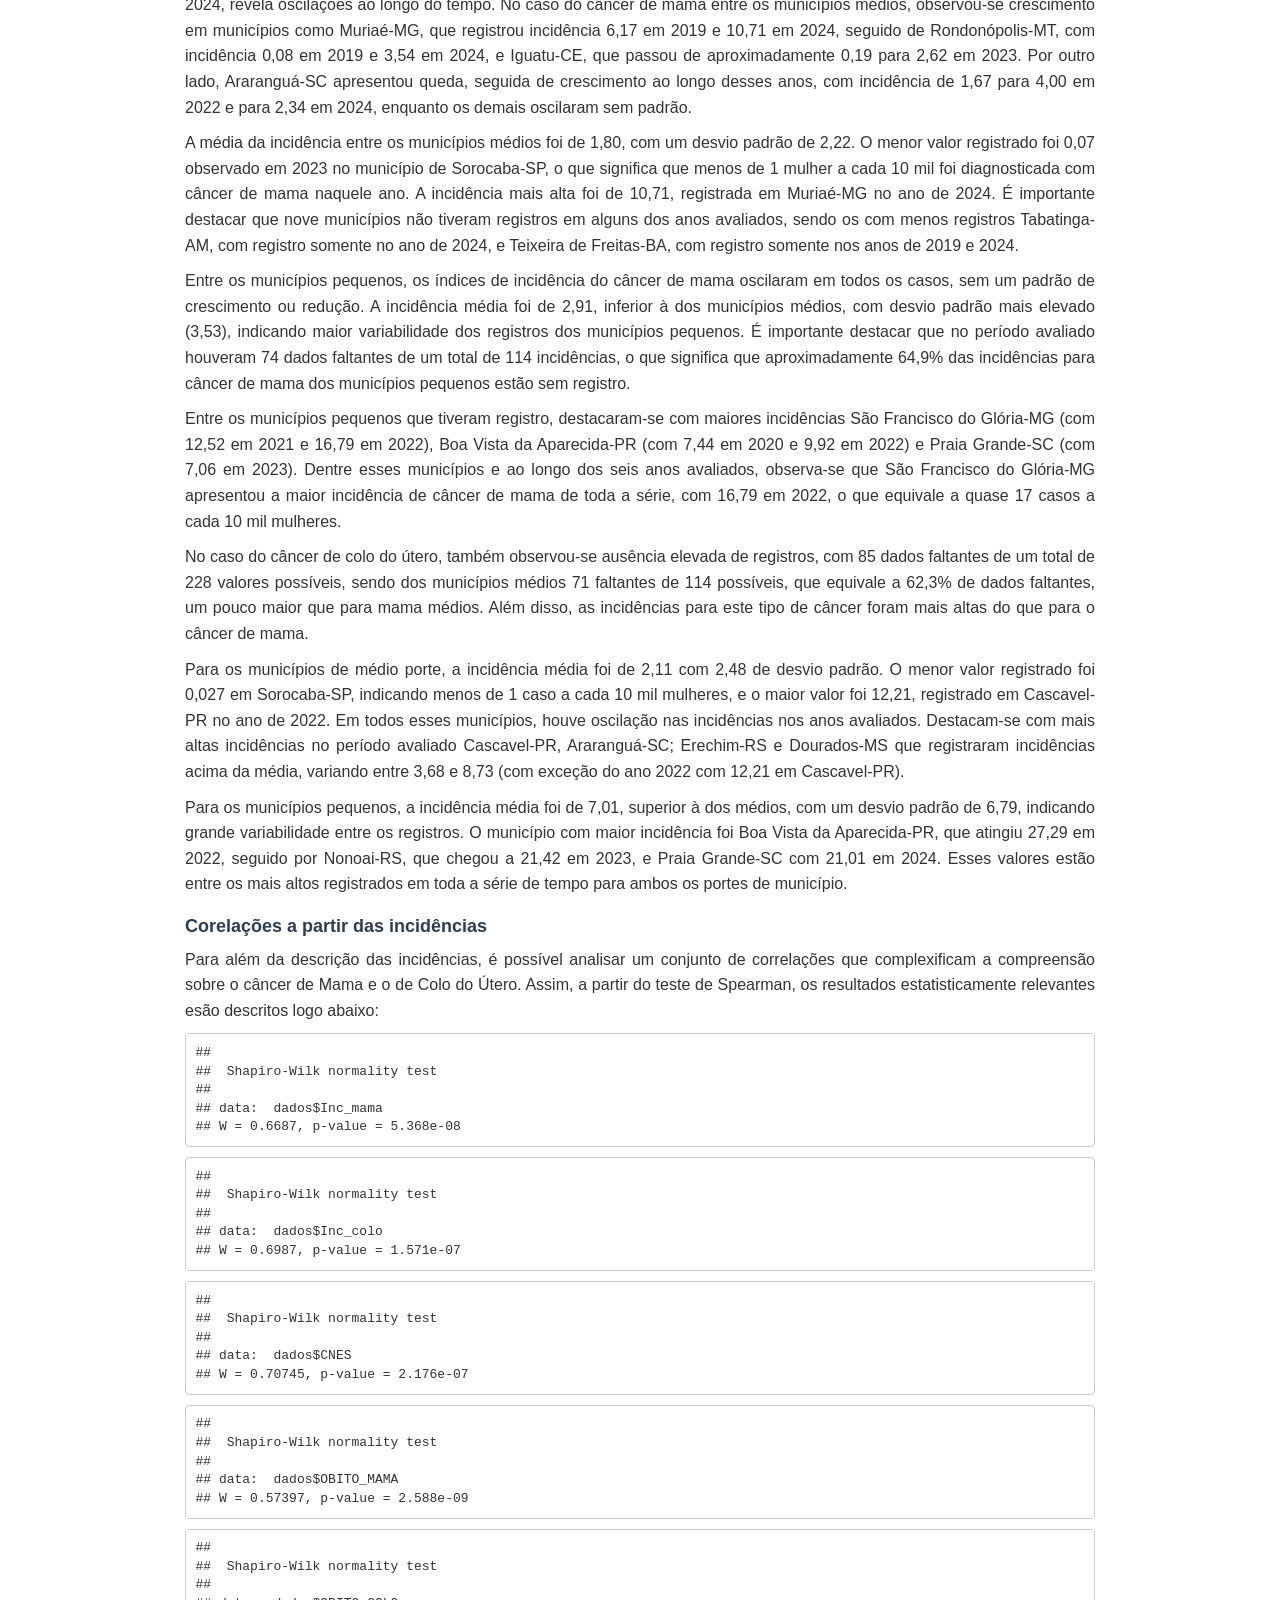
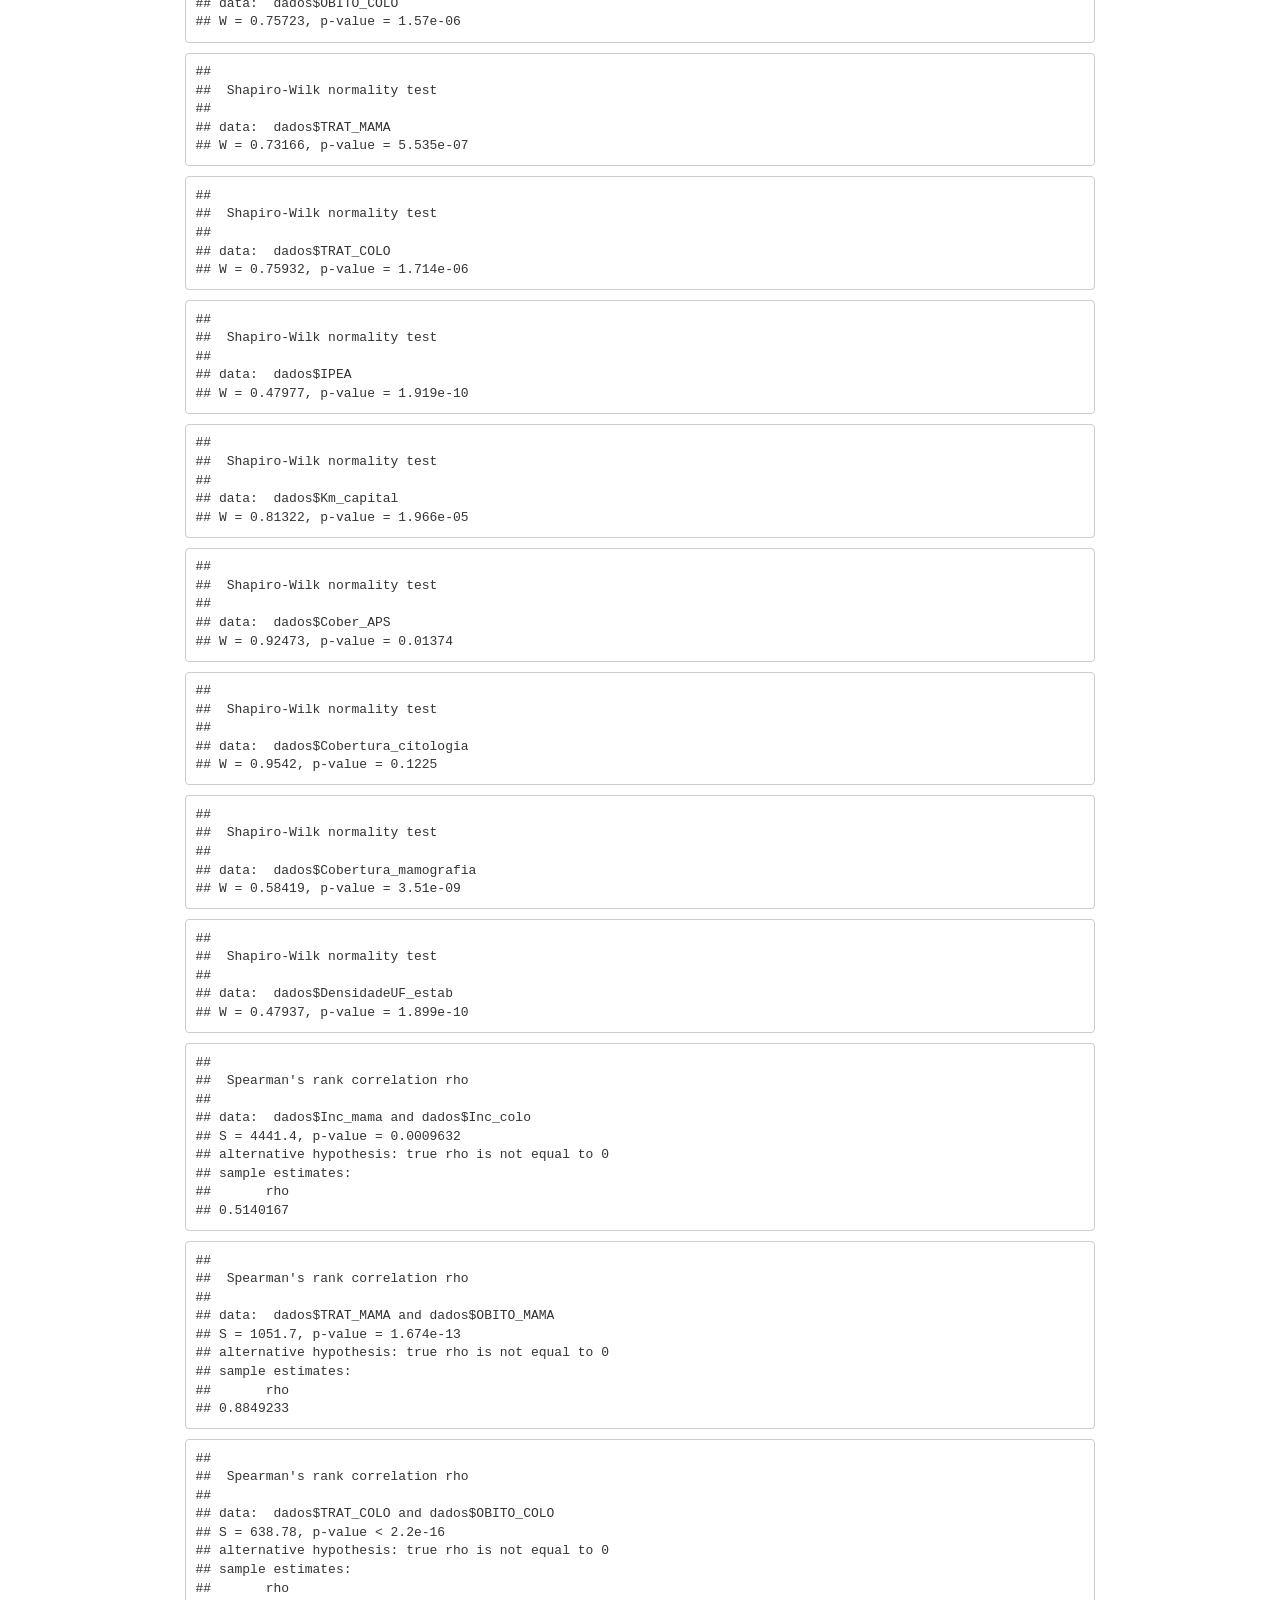
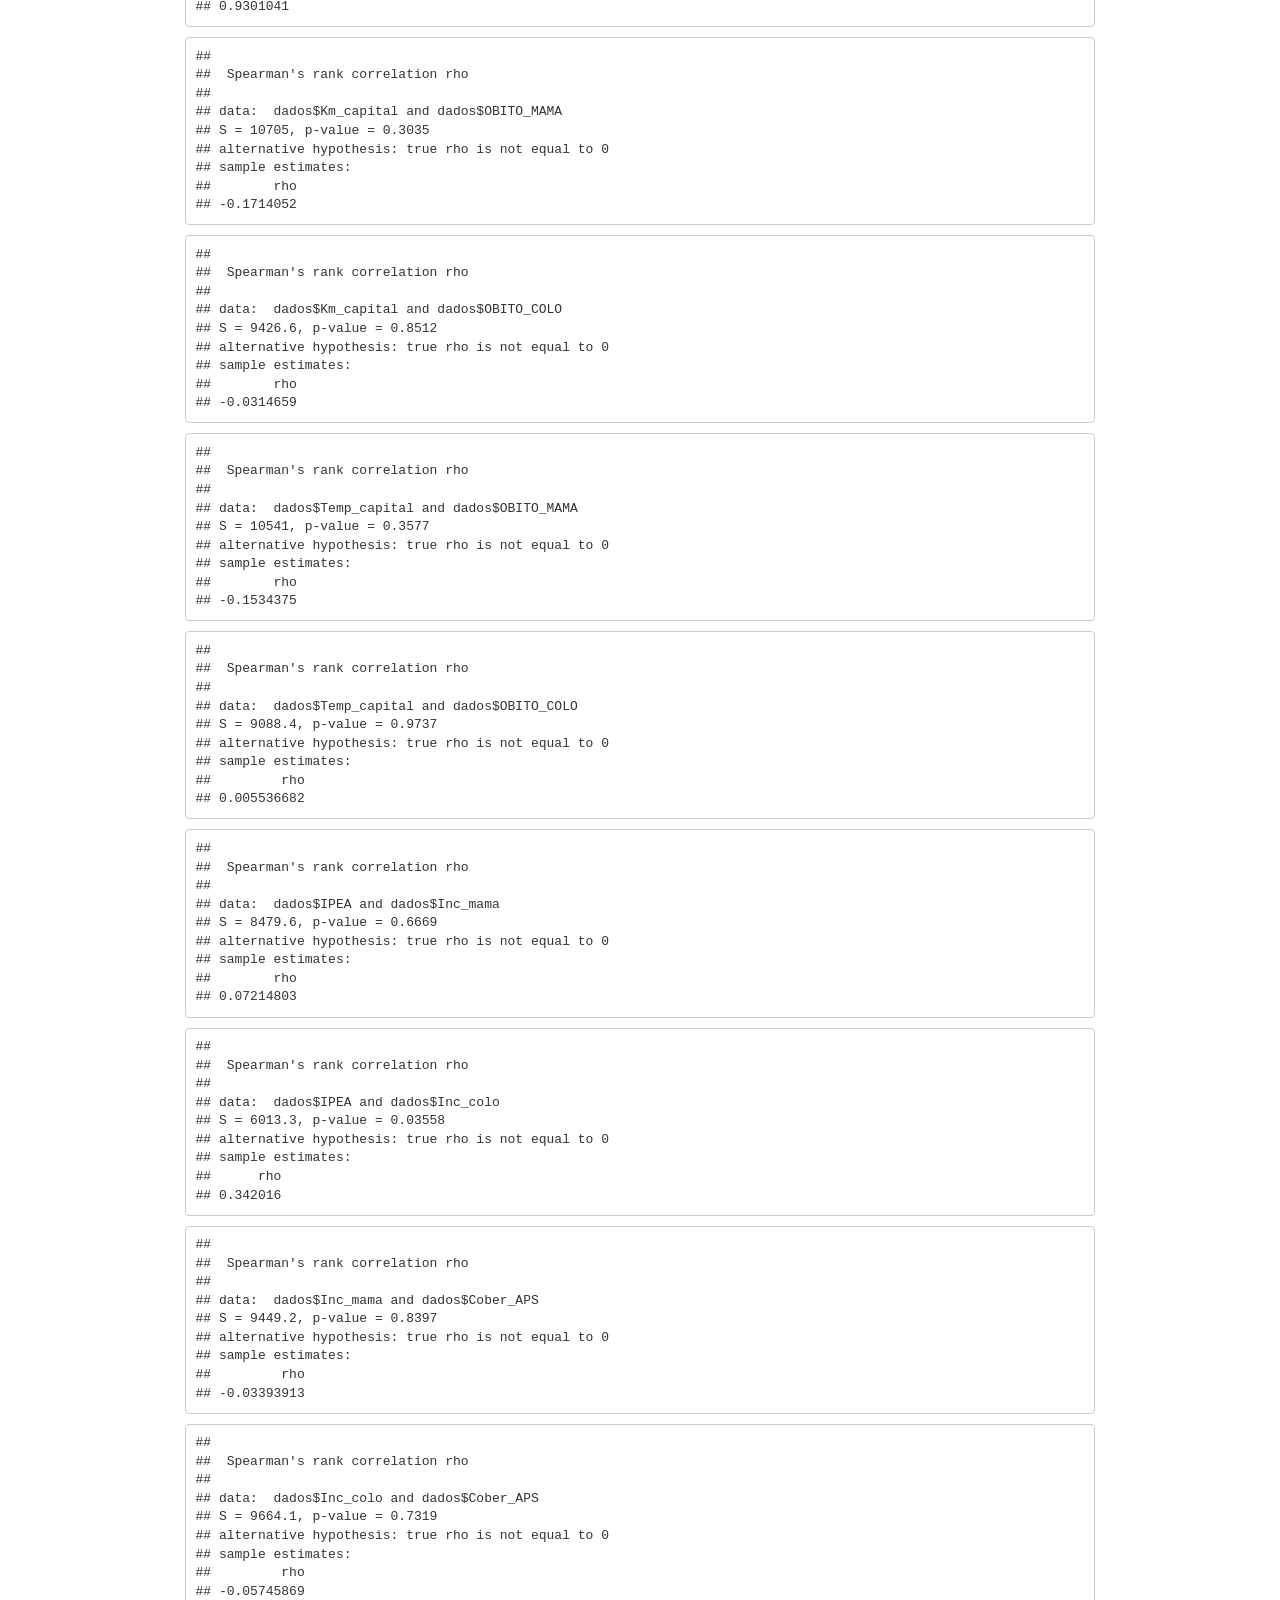
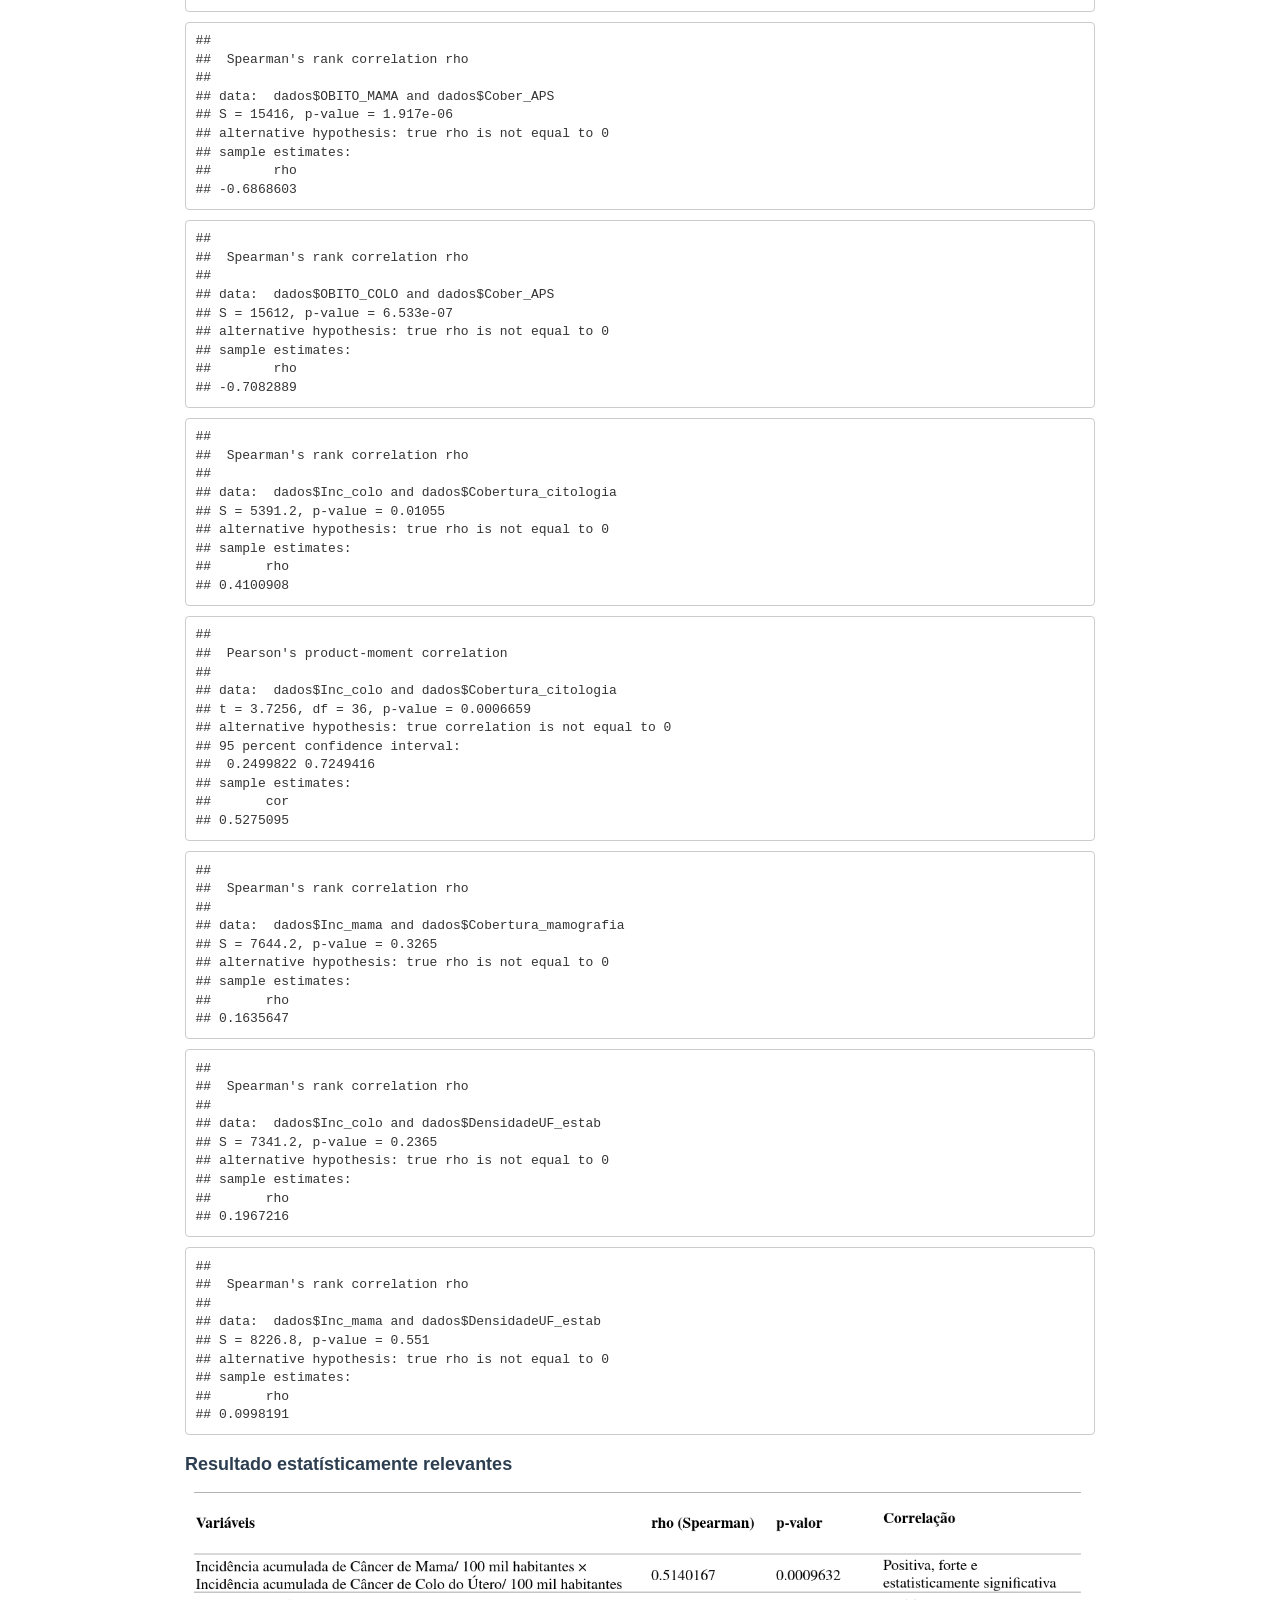
